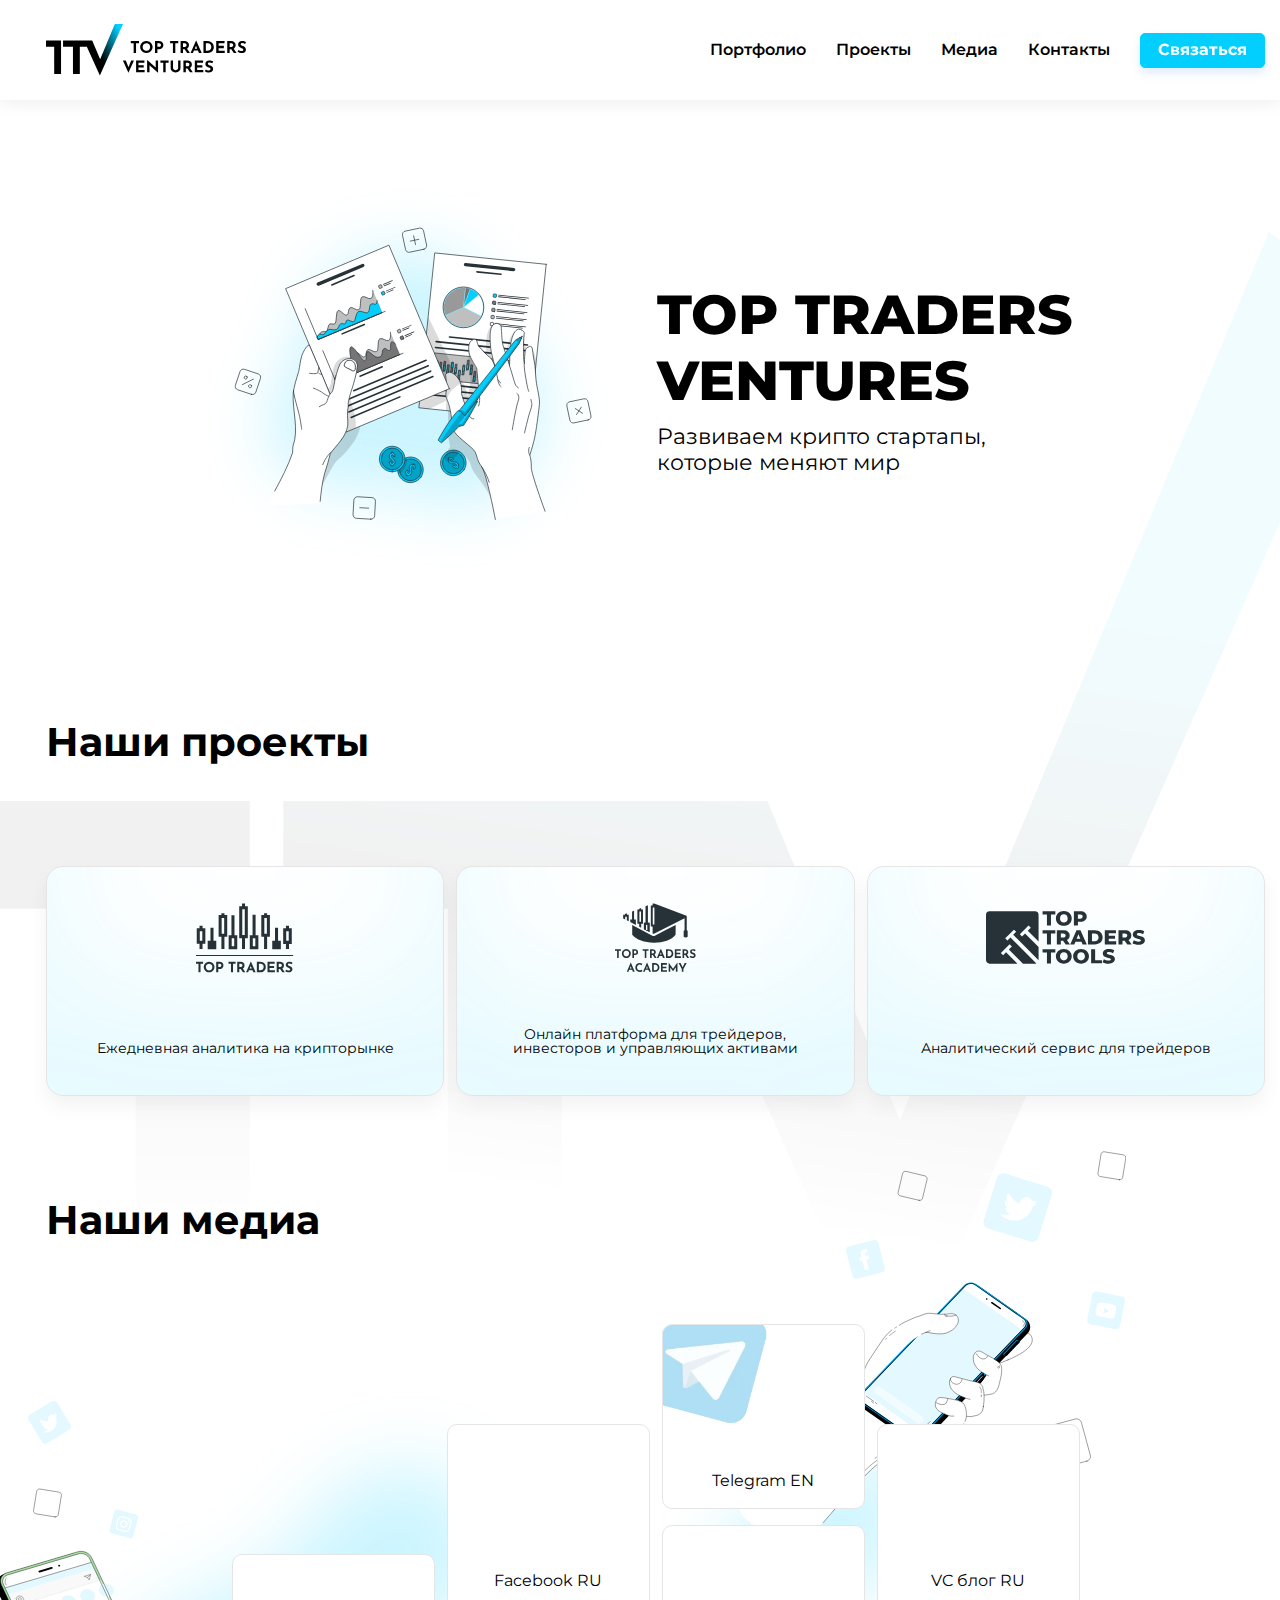
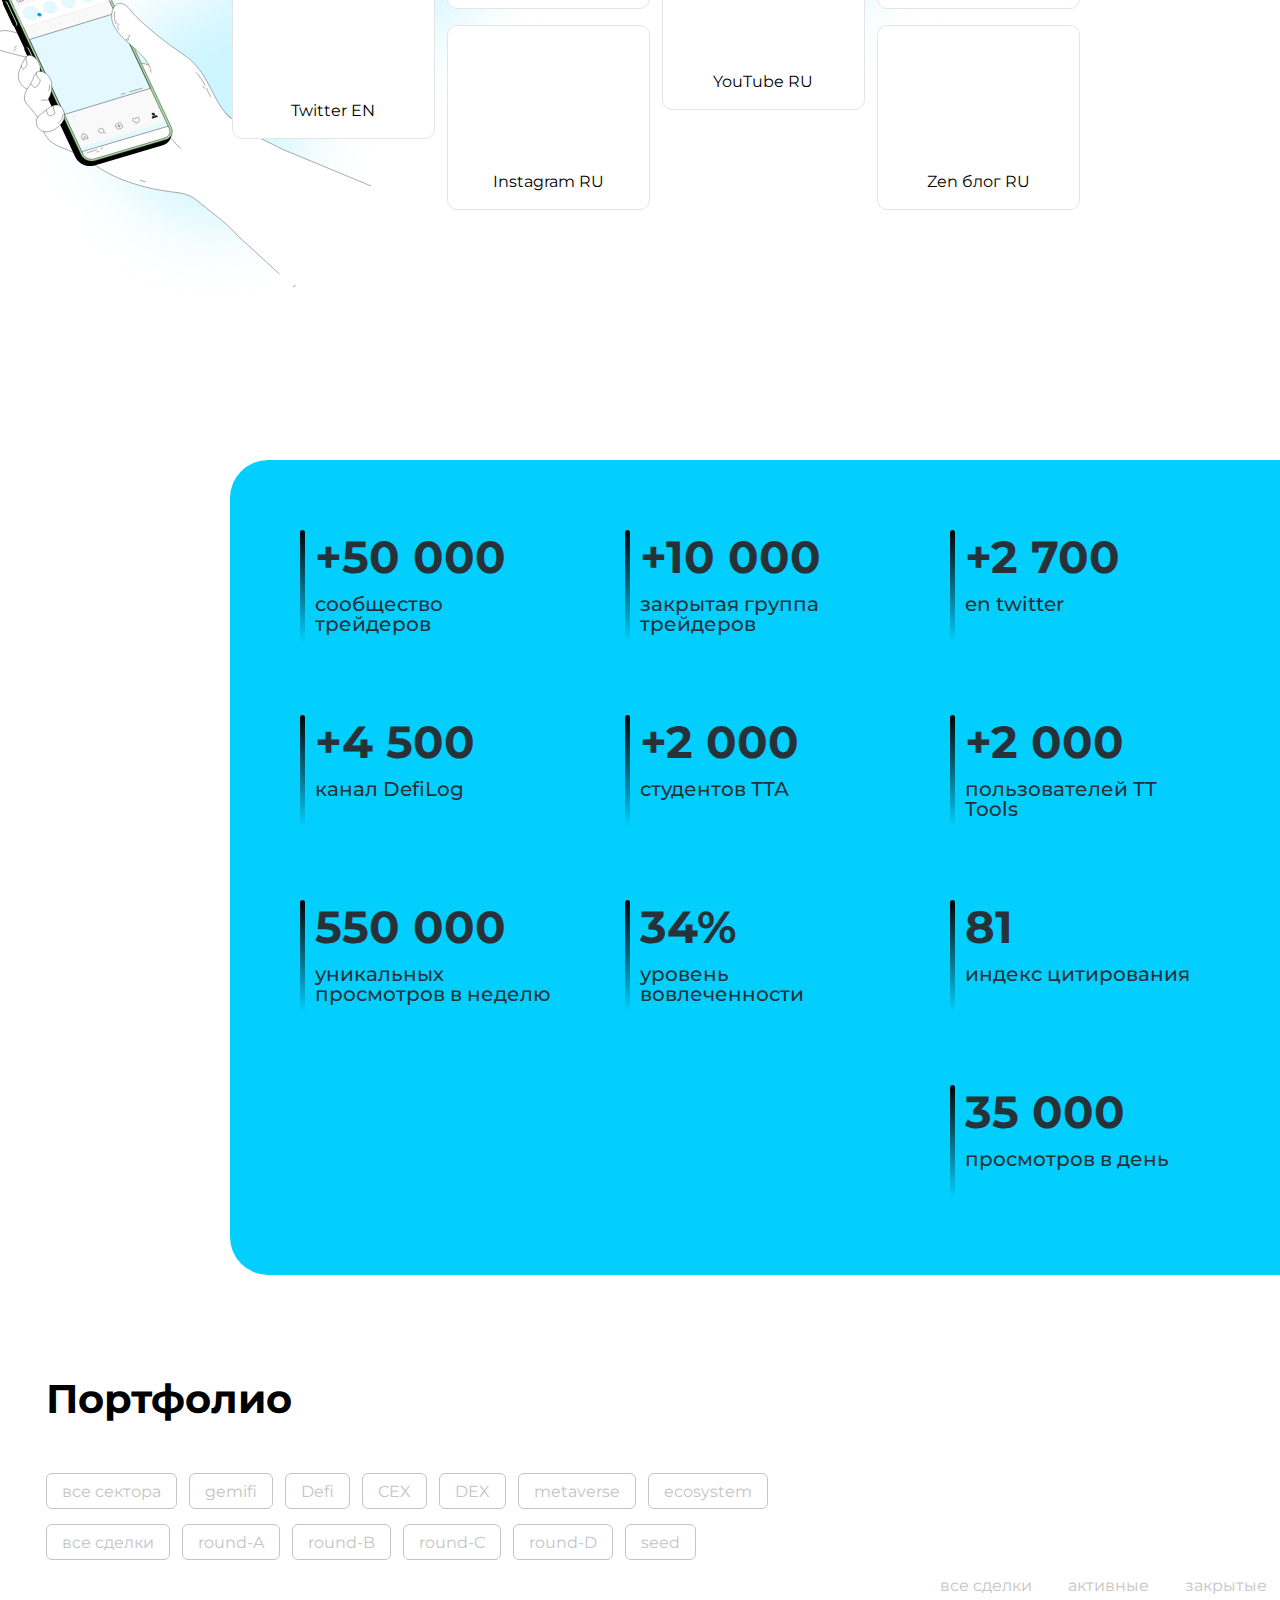
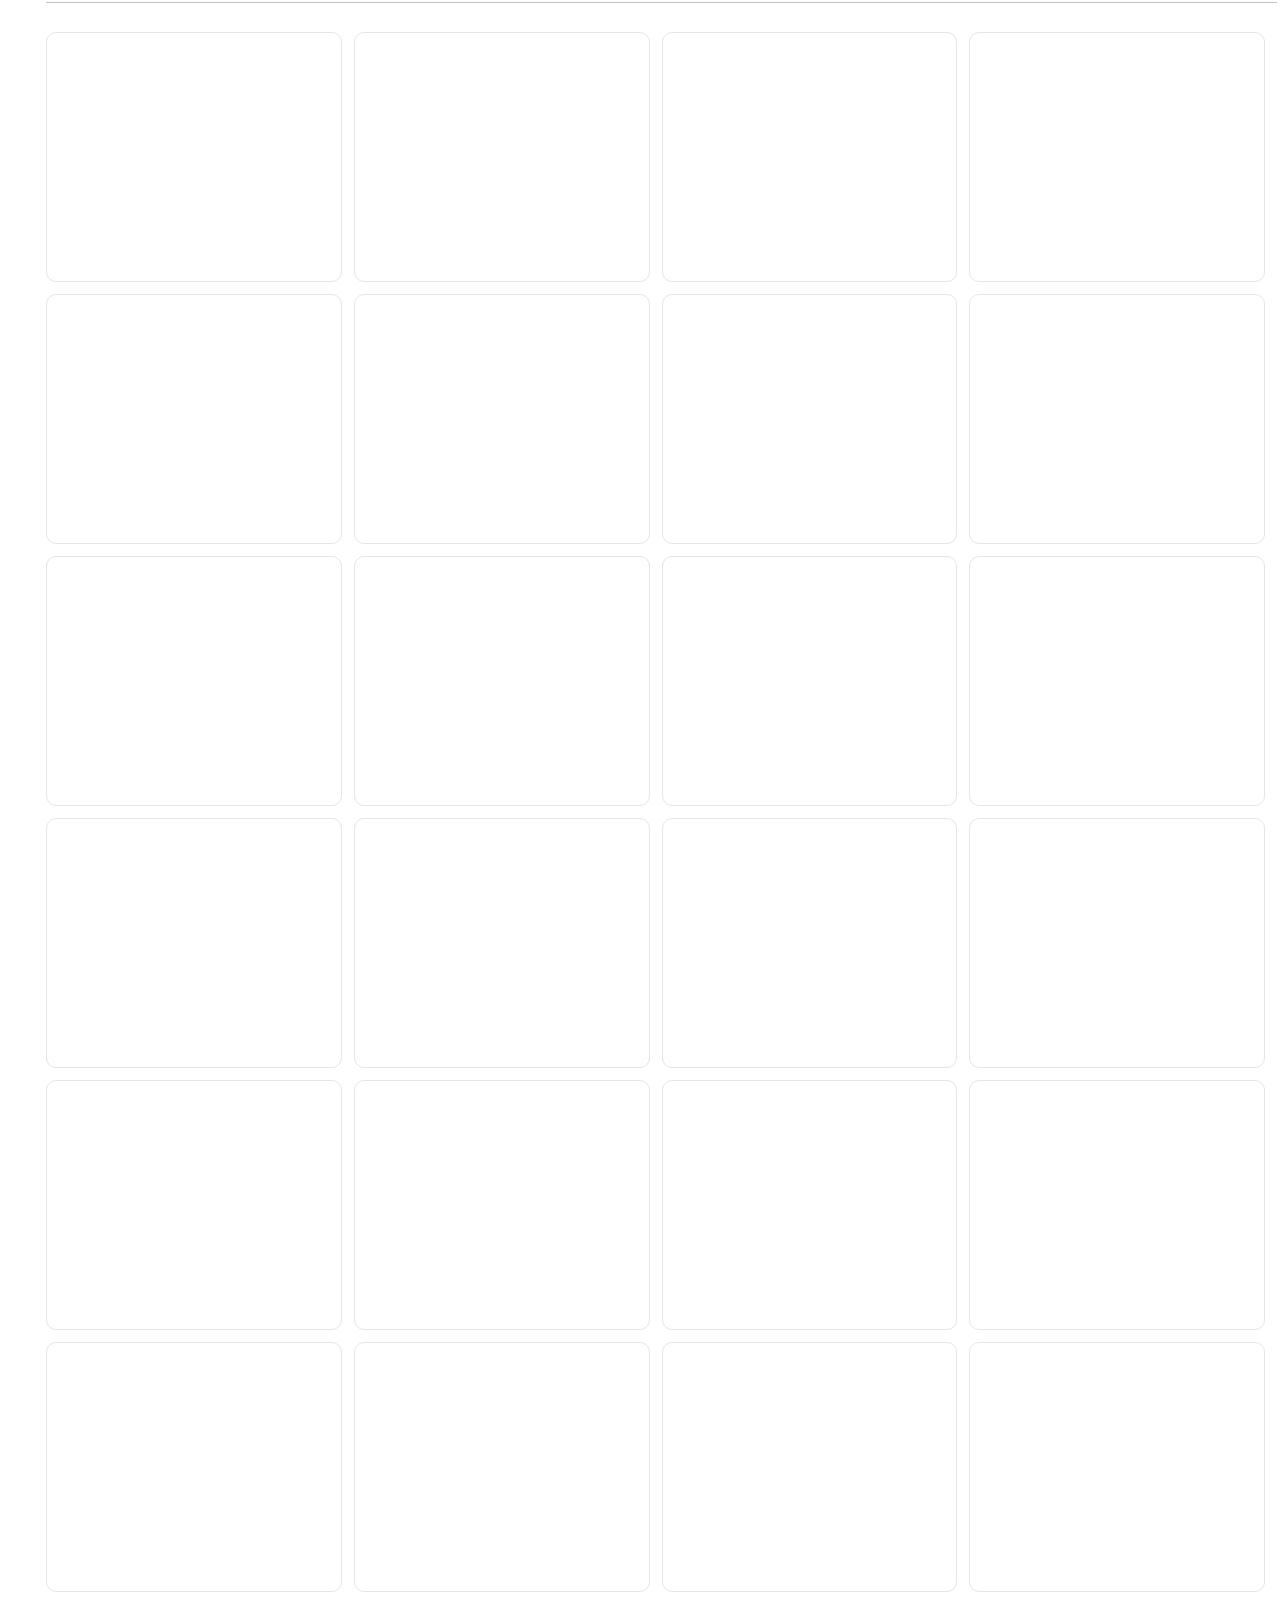
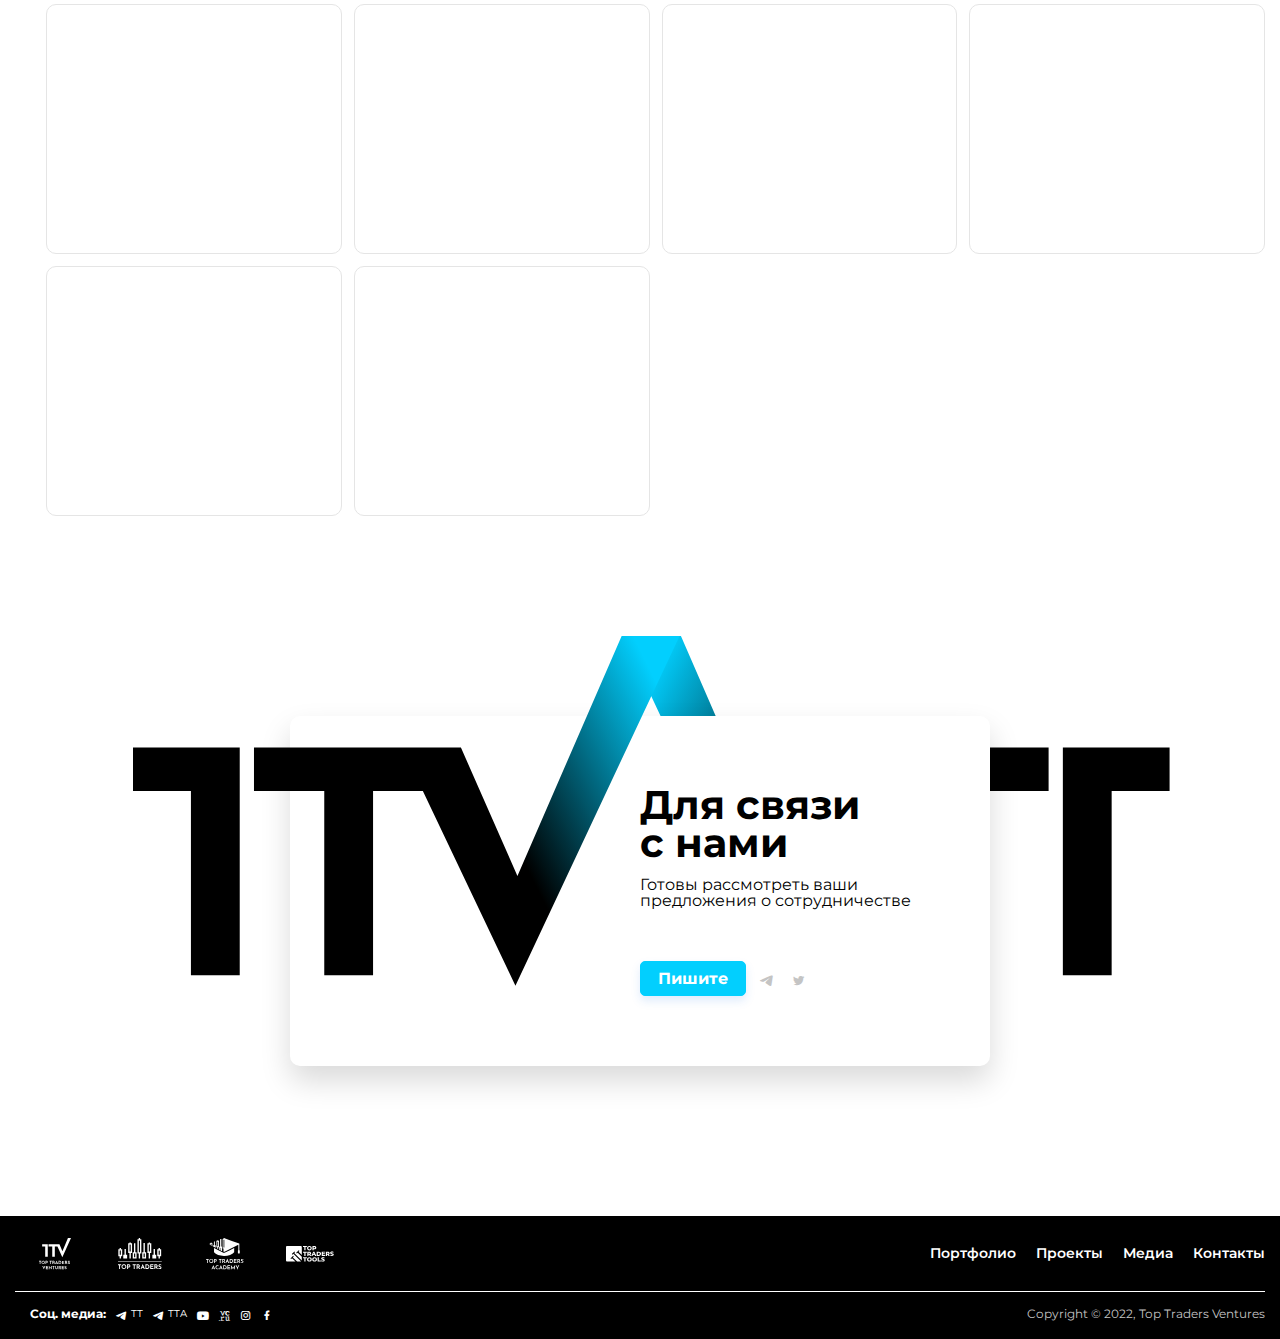
==== index.html @ 5170cf76 "test manifest" ====
<!DOCTYPE html>
<html class="no-js" lang="ru">
  <head>
    <meta charset="utf-8">
    <meta name="viewport" content="width=device-width, initial-scale=1.0">
    <meta name="format-detection" content="telephone=no">
    <title>Top Trades Ventures</title>
    <link rel="apple-touch-icon" sizes="180x180" href="apple-touch-icon.png">
    <link rel="icon" type="image/png" sizes="32x32" href="favicon-32x32.png">
    <link rel="icon" type="image/png" sizes="16x16" href="favicon-16x16.png">
    <link rel="manifest" href="site.webmanifest">
    <link rel="mask-icon" href="safari-pinned-tab.svg" color="#ffffff">
    <link rel="shortcut icon" href="favicon.ico">
    <meta name="msapplication-TileColor" content="#ffffff">
    <meta name="msapplication-config" content="browserconfig.xml">
    <meta name="theme-color" content="#ffffff">
    <link rel="preconnect" href="https://fonts.googleapis.com">
    <link rel="preconnect" href="https://fonts.gstatic.com" crossorigin>
    <link rel="stylesheet" href="https://fonts.googleapis.com/css2?family=Montserrat:ital,wght@0,100;0,200;0,300;0,400;0,500;0,600;0,700;0,800;0,900;1,100;1,200;1,300;1,500;1,600;1,700;1,800;1,900&amp;display=swap">
    <meta name="description" content="Развиваем крипто стартапы,которые меняют мир">
    <meta property="og:url" content="https://">
    <meta property="og:type" content="website">
    <meta property="og:title" content="Top Trades Ventures">
    <meta property="twitter:title" content="Top Trades Ventures">
    <meta property="og:description" content="Развиваем крипто стартапы,которые меняют мир">
    <meta property="twitter:description" content="Развиваем крипто стартапы,которые меняют мир">
    <meta property="og:image" content="assets/share.png">
  </head>
  <body class="body">
    <header class="header">
      <div class="header__inner"><img class="header__logo" src="assets/img/logo.svg" alt="TT Ventures">
        <div class="header__menu-wrap"> 
          <nav class="menu js-menu _close">
            <ul class="menu__list">
              <li class="menu__list-item"><a class="menu__link" href="#portfolio">Портфолио</a></li>
              <li class="menu__list-item"><a class="menu__link" href="#projects">Проекты</a></li>
              <li class="menu__list-item"><a class="menu__link" href="#media">Медиа</a></li>
              <li class="menu__list-item"><a class="menu__link" href="#feedback">Контакты</a></li>
            </ul>
          </nav>
          <div class="header__btn-wrap">
            <button class="btn _primary js-modal-btn" data-modal="feedback">Связаться</button>
            <div class="menu-btn js-menu-btn" role="button">
              <div class="menu-btn__burger"></div>
            </div>
          </div>
        </div>
      </div>
    </header>
    <div class="content">
      <div class="title">
        <div class="title__inner"><img class="title__img lazyload" data-src="assets/img/title.svg" src="assets/img/preview.png">
          <div>
            <h1 class="title__h1">
               TOP TRADERS <br>VENTURES</h1>
            <h2 class="title__h2">
               Развиваем крипто стартапы, <br>которые меняют мир</h2>
          </div>
        </div>
      </div>
      <div class="projects" id="projects"><img class="projects__bg lazyload" data-src="assets/img/projects-bg.svg" src="assets/img/preview.png">
        <div class="projects__inner">
          <h3 class="projects__title">Наши проекты</h3>
          <div class="projects__content row">
            <div class="projects__item-wrap col-12 col-md-4"><a class="projects__item" href="#" title="Top Traders" target="_blank" rel="noopener"><img class="projects__item-img lazyload" data-src="assets/img/projects/tt.svg" alt="Top Traders" src="assets/img/preview.png">
                <div class="projects__item-text">Ежедневная аналитика на крипторынке</div></a></div>
            <div class="projects__item-wrap col-12 col-md-4"><a class="projects__item" href="#" title="Top Traders Academy" target="_blank" rel="noopener"><img class="projects__item-img lazyload" data-src="assets/img/projects/ttacademy.svg" alt="Top Traders Academy" src="assets/img/preview.png">
                <div class="projects__item-text">Онлайн платформа для трейдеров, инвесторов и управляющих активами</div></a></div>
            <div class="projects__item-wrap col-12 col-md-4"><a class="projects__item" href="#" title="Top Traders Tools" target="_blank" rel="noopener"><img class="projects__item-img lazyload" data-src="assets/img/projects/TTTools.svg" alt="Top Traders Tools" src="assets/img/preview.png">
                <div class="projects__item-text">Аналитический сервис для трейдеров</div></a></div>
          </div>
        </div>
      </div>
      <div class="media" id="media"><img class="media__bg _tablet lazyload" data-src="assets/img/media-bg-tablet.svg" src="assets/img/preview.png">
        <div class="media__inner"><img class="media__bg _desktop lazyload" data-src="assets/img/media-bg-desktop.svg" src="assets/img/preview.png">
          <h3 class="media__title">Наши медиа</h3>
          <div class="media__content">
            <div class="media__group"><a class="media__item" href="#" title="Facebook RU" target="_blank" rel="noopener nofollow noreferrer">
                <picture class="media__item-picture">
                  <source data-srcset="assets/img/media/fb.webp 1x, assets/img/media/fb@2.webp 2x" srcset="assets/img/preview.png" type="image/webp">
                  <source data-srcset="assets/img/media/fb.png 1x, assets/img/media/fb@2.png 2x" srcset="assets/img/preview.png" type="image/png"><img class="media__item-img lazyload" alt="Facebook RU" src="assets/img/preview.png" data-src="assets/img/media/fb.png">
                </picture>
                <div class="media__item-text">Facebook RU</div></a><a class="media__item" href="#" title="Instagram RU" target="_blank" rel="noopener nofollow noreferrer">
                <picture class="media__item-picture">
                  <source data-srcset="assets/img/media/inst.webp 1x, assets/img/media/inst@2.webp 2x" srcset="assets/img/preview.png" type="image/webp">
                  <source data-srcset="assets/img/media/inst.png 1x, assets/img/media/inst@2.png 2x" srcset="assets/img/preview.png" type="image/png"><img class="media__item-img lazyload" alt="Instagram RU" src="assets/img/preview.png" data-src="assets/img/media/inst.png">
                </picture>
                <div class="media__item-text">Instagram RU</div></a></div>
            <div class="media__group"><a class="media__item" href="#" title="Telegram EN" target="_blank" rel="noopener nofollow noreferrer">
                <picture class="media__item-picture">
                  <source data-srcset="assets/img/media/tg.webp 1x, assets/img/media/tg@2.webp 2x" srcset="assets/img/preview.png" type="image/webp">
                  <source data-srcset="assets/img/media/tg.png 1x, assets/img/media/tg@2.png 2x" srcset="assets/img/preview.png" type="image/png"><img class="media__item-img lazyload" alt="Telegram EN" src="assets/img/preview.png" data-src="assets/img/media/tg.png">
                </picture>
                <div class="media__item-text">Telegram EN</div></a><a class="media__item" href="#" title="YouTube RU" target="_blank" rel="noopener nofollow noreferrer">
                <picture class="media__item-picture">
                  <source data-srcset="assets/img/media/yt.webp 1x, assets/img/media/yt@2.webp 2x" srcset="assets/img/preview.png" type="image/webp">
                  <source data-srcset="assets/img/media/yt.png 1x, assets/img/media/yt@2.png 2x" srcset="assets/img/preview.png" type="image/png"><img class="media__item-img lazyload" alt="YouTube RU" src="assets/img/preview.png" data-src="assets/img/media/yt.png">
                </picture>
                <div class="media__item-text">YouTube RU  </div></a></div>
            <div class="media__group"><a class="media__item" href="#" title="VC блог RU" target="_blank" rel="noopener nofollow noreferrer">
                <picture class="media__item-picture">
                  <source data-srcset="assets/img/media/vc.webp 1x, assets/img/media/vc@2.webp 2x" srcset="assets/img/preview.png" type="image/webp">
                  <source data-srcset="assets/img/media/vc.png 1x, assets/img/media/vc@2.png 2x" srcset="assets/img/preview.png" type="image/png"><img class="media__item-img lazyload" alt="VC блог RU" src="assets/img/preview.png" data-src="assets/img/media/vc.png">
                </picture>
                <div class="media__item-text">VC блог RU</div></a><a class="media__item" href="#" title="Zen блог RU" target="_blank" rel="noopener nofollow noreferrer">
                <picture class="media__item-picture">
                  <source data-srcset="assets/img/media/zen.webp 1x, assets/img/media/zen@2.webp 2x" srcset="assets/img/preview.png" type="image/webp">
                  <source data-srcset="assets/img/media/zen.png 1x, assets/img/media/zen@2.png 2x" srcset="assets/img/preview.png" type="image/png"><img class="media__item-img lazyload" alt="Zen блог RU" src="assets/img/preview.png" data-src="assets/img/media/zen.png">
                </picture>
                <div class="media__item-text">Zen блог RU</div></a></div>
            <div class="media__group"><a class="media__item" href="#" title="Twitter EN" target="_blank" rel="noopener nofollow noreferrer">
                <picture class="media__item-picture">
                  <source data-srcset="assets/img/media/tw.webp 1x, assets/img/media/tw@2.webp 2x" srcset="assets/img/preview.png" type="image/webp">
                  <source data-srcset="assets/img/media/tw.png 1x, assets/img/media/tw@2.png 2x" srcset="assets/img/preview.png" type="image/png"><img class="media__item-img lazyload" alt="Twitter EN" src="assets/img/preview.png" data-src="assets/img/media/tw.png">
                </picture>
                <div class="media__item-text">Twitter EN</div></a></div>
          </div>
        </div>
      </div>
      <div class="statistic">
        <picture class="statistic__bg-picture">
          <source data-srcset="assets/img/main-bg-lg.svg" media="(min-width: 1280px)" srcset="assets/img/preview.png">
          <source data-srcset="assets/img/main-bg-md.svg" media="(min-width: 768px)" srcset="assets/img/preview.png"><img class="statistic__bg-main lazyload" data-src="assets/img/main-bg-md.svg" src="assets/img/preview.png">
        </picture>
        <picture class="statistic__bg-picture">
          <source data-srcset="assets/img/statistic/bg-1-lg.svg" media="(min-width: 1280px)" srcset="assets/img/preview.png">
          <source data-srcset="assets/img/statistic/bg-1-md.svg" media="(min-width: 768px)" srcset="assets/img/preview.png">
          <source data-srcset="assets/img/statistic/bg-1-sm.svg" media="(max-width: 767px)" srcset="assets/img/preview.png"><img class="statistic__bg-top lazyload" data-src="assets/img/statistic/bg-1-sm.svg" src="assets/img/preview.png">
        </picture>
        <picture class="statistic__bg-picture">
          <source data-srcset="assets/img/statistic/bg-2-lg.svg" media="(min-width: 1280px)" srcset="assets/img/preview.png">
          <source data-srcset="assets/img/statistic/bg-2-md.svg" media="(min-width: 768px)" srcset="assets/img/preview.png">
          <source data-srcset="assets/img/statistic/bg-2-sm.svg" media="(max-width: 767px)" srcset="assets/img/preview.png"><img class="statistic__bg-bottom lazyload" data-src="assets/img/statistic/bg-2-sm.svg" src="assets/img/preview.png">
        </picture>
        <div class="statistic__inner">
          <div class="statistic__item">
            <div class="statistic__item-title">+50 000</div>
            <div class="statistic__item-text">сообщество трейдеров</div>
          </div>
          <div class="statistic__item">
            <div class="statistic__item-title">+10 000</div>
            <div class="statistic__item-text">закрытая группа трейдеров</div>
          </div>
          <div class="statistic__item">
            <div class="statistic__item-title">+2 700</div>
            <div class="statistic__item-text">en twitter</div>
          </div>
          <div class="statistic__item">
            <div class="statistic__item-title">+4 500</div>
            <div class="statistic__item-text">канал DefiLog</div>
          </div>
          <div class="statistic__item">
            <div class="statistic__item-title">+2 000</div>
            <div class="statistic__item-text">студентов ТТА</div>
          </div>
          <div class="statistic__item">
            <div class="statistic__item-title">+2 000</div>
            <div class="statistic__item-text">пользователей TT Tools</div>
          </div>
          <div class="statistic__item">
            <div class="statistic__item-title">550 000</div>
            <div class="statistic__item-text">уникальных просмотров в неделю</div>
          </div>
          <div class="statistic__item">
            <div class="statistic__item-title">34%</div>
            <div class="statistic__item-text">уровень вовлеченности</div>
          </div>
          <div class="statistic__item">
            <div class="statistic__item-title">81</div>
            <div class="statistic__item-text">индекс цитирования</div>
          </div>
          <div class="statistic__item">
            <div class="statistic__item-title">35 000</div>
            <div class="statistic__item-text">просмотров в день</div>
          </div>
        </div>
      </div>
      <div class="portfolio" id="portfolio">
        <div class="portfolio__inner">
          <div class="portfolio__title">Портфолио</div>
          <div class="portfolio__filters">
            <button class="btn _filter">все сектора</button>
            <button class="btn _filter">gemifi</button>
            <button class="btn _filter">Defi</button>
            <button class="btn _filter">CEX</button>
            <button class="btn _filter">DEX</button>
            <button class="btn _filter">metaverse</button>
            <button class="btn _filter">ecosystem</button>
          </div>
          <div class="portfolio__filters">
            <button class="btn _filter">все сделки</button>
            <button class="btn _filter">round-A</button>
            <button class="btn _filter">round-B</button>
            <button class="btn _filter">round-C</button>
            <button class="btn _filter">round-D</button>
            <button class="btn _filter">seed</button>
          </div>
          <div class="portfolio__filters _lg">
            <button class="portfolio__filter-lg">все сделки</button>
            <button class="portfolio__filter-lg">активные</button>
            <button class="portfolio__filter-lg">закрытые</button>
          </div>
          <div class="row portfolio__items">
            <div class="col-12 col-sm-6 col-md-3 portfolio__item-wrap"><a class="portfolio__item" href="#" title="" target="_blank" rel="noopener"><img class="portfolio__item-img lazyload" data-srcset="assets/img/portfolio/1.webp 1x, assets/img/portfolio/1@2.webp 2x, assets/img/portfolio/1.png 1x, assets/img/portfolio/1@2.png 2x" alt="" src="assets/img/preview.png">
                <div class="btn portfolio__item-btn">подробнее</div></a></div>
            <div class="col-12 col-sm-6 col-md-3 portfolio__item-wrap"><a class="portfolio__item" href="#" title="" target="_blank" rel="noopener"><img class="portfolio__item-img lazyload" data-srcset="assets/img/portfolio/2.webp 1x, assets/img/portfolio/2@2.webp 2x, assets/img/portfolio/2.png 1x, assets/img/portfolio/2@2.png 2x" alt="" src="assets/img/preview.png">
                <div class="btn portfolio__item-btn">подробнее</div></a></div>
            <div class="col-12 col-sm-6 col-md-3 portfolio__item-wrap"><a class="portfolio__item" href="#" title="" target="_blank" rel="noopener"><img class="portfolio__item-img lazyload" data-srcset="assets/img/portfolio/3.webp 1x, assets/img/portfolio/3@2.webp 2x, assets/img/portfolio/3.png 1x, assets/img/portfolio/3@2.png 2x" alt="" src="assets/img/preview.png">
                <div class="btn portfolio__item-btn">подробнее</div></a></div>
            <div class="col-12 col-sm-6 col-md-3 portfolio__item-wrap"><a class="portfolio__item" href="#" title="" target="_blank" rel="noopener"><img class="portfolio__item-img lazyload" data-srcset="assets/img/portfolio/4.webp 1x, assets/img/portfolio/4@2.webp 2x, assets/img/portfolio/4.png 1x, assets/img/portfolio/4@2.png 2x" alt="" src="assets/img/preview.png">
                <div class="btn portfolio__item-btn">подробнее</div></a></div>
            <div class="col-12 col-sm-6 col-md-3 portfolio__item-wrap"><a class="portfolio__item" href="#" title="" target="_blank" rel="noopener"><img class="portfolio__item-img lazyload" data-srcset="assets/img/portfolio/5.webp 1x, assets/img/portfolio/5@2.webp 2x, assets/img/portfolio/5.png 1x, assets/img/portfolio/5@2.png 2x" alt="" src="assets/img/preview.png">
                <div class="btn portfolio__item-btn">подробнее</div></a></div>
            <div class="col-12 col-sm-6 col-md-3 portfolio__item-wrap"><a class="portfolio__item" href="#" title="" target="_blank" rel="noopener"><img class="portfolio__item-img lazyload" data-srcset="assets/img/portfolio/6.webp 1x, assets/img/portfolio/6@2.webp 2x, assets/img/portfolio/6.png 1x, assets/img/portfolio/6@2.png 2x" alt="" src="assets/img/preview.png">
                <div class="btn portfolio__item-btn">подробнее</div></a></div>
            <div class="col-12 col-sm-6 col-md-3 portfolio__item-wrap"><a class="portfolio__item" href="#" title="" target="_blank" rel="noopener"><img class="portfolio__item-img lazyload" data-srcset="assets/img/portfolio/7.webp 1x, assets/img/portfolio/7@2.webp 2x, assets/img/portfolio/7.png 1x, assets/img/portfolio/7@2.png 2x" alt="" src="assets/img/preview.png">
                <div class="btn portfolio__item-btn">подробнее</div></a></div>
            <div class="col-12 col-sm-6 col-md-3 portfolio__item-wrap"><a class="portfolio__item" href="#" title="" target="_blank" rel="noopener"><img class="portfolio__item-img lazyload" data-srcset="assets/img/portfolio/8.webp 1x, assets/img/portfolio/8@2.webp 2x, assets/img/portfolio/8.png 1x, assets/img/portfolio/8@2.png 2x" alt="" src="assets/img/preview.png">
                <div class="btn portfolio__item-btn">подробнее</div></a></div>
            <div class="col-12 col-sm-6 col-md-3 portfolio__item-wrap"><a class="portfolio__item" href="#" title="" target="_blank" rel="noopener"><img class="portfolio__item-img lazyload" data-srcset="assets/img/portfolio/9.webp 1x, assets/img/portfolio/9@2.webp 2x, assets/img/portfolio/9.png 1x, assets/img/portfolio/9@2.png 2x" alt="" src="assets/img/preview.png">
                <div class="btn portfolio__item-btn">подробнее</div></a></div>
            <div class="col-12 col-sm-6 col-md-3 portfolio__item-wrap"><a class="portfolio__item" href="#" title="" target="_blank" rel="noopener"><img class="portfolio__item-img lazyload" data-srcset="assets/img/portfolio/10.webp 1x, assets/img/portfolio/10@2.webp 2x, assets/img/portfolio/10.png 1x, assets/img/portfolio/10@2.png 2x" alt="" src="assets/img/preview.png">
                <div class="btn portfolio__item-btn">подробнее</div></a></div>
            <div class="col-12 col-sm-6 col-md-3 portfolio__item-wrap"><a class="portfolio__item" href="#" title="" target="_blank" rel="noopener"><img class="portfolio__item-img lazyload" data-srcset="assets/img/portfolio/11.webp 1x, assets/img/portfolio/11@2.webp 2x, assets/img/portfolio/11.png 1x, assets/img/portfolio/11@2.png 2x" alt="" src="assets/img/preview.png">
                <div class="btn portfolio__item-btn">подробнее</div></a></div>
            <div class="col-12 col-sm-6 col-md-3 portfolio__item-wrap"><a class="portfolio__item" href="#" title="" target="_blank" rel="noopener"><img class="portfolio__item-img lazyload" data-srcset="assets/img/portfolio/12.webp 1x, assets/img/portfolio/12@2.webp 2x, assets/img/portfolio/12.png 1x, assets/img/portfolio/12@2.png 2x" alt="" src="assets/img/preview.png">
                <div class="btn portfolio__item-btn">подробнее</div></a></div>
            <div class="col-12 col-sm-6 col-md-3 portfolio__item-wrap"><a class="portfolio__item" href="#" title="" target="_blank" rel="noopener"><img class="portfolio__item-img lazyload" data-srcset="assets/img/portfolio/13.webp 1x, assets/img/portfolio/13@2.webp 2x, assets/img/portfolio/13.png 1x, assets/img/portfolio/13@2.png 2x" alt="" src="assets/img/preview.png">
                <div class="btn portfolio__item-btn">подробнее</div></a></div>
            <div class="col-12 col-sm-6 col-md-3 portfolio__item-wrap"><a class="portfolio__item" href="#" title="" target="_blank" rel="noopener"><img class="portfolio__item-img lazyload" data-srcset="assets/img/portfolio/14.webp 1x, assets/img/portfolio/14@2.webp 2x, assets/img/portfolio/14.png 1x, assets/img/portfolio/14@2.png 2x" alt="" src="assets/img/preview.png">
                <div class="btn portfolio__item-btn">подробнее</div></a></div>
            <div class="col-12 col-sm-6 col-md-3 portfolio__item-wrap"><a class="portfolio__item" href="#" title="" target="_blank" rel="noopener"><img class="portfolio__item-img lazyload" data-srcset="assets/img/portfolio/15.webp 1x, assets/img/portfolio/15@2.webp 2x, assets/img/portfolio/15.png 1x, assets/img/portfolio/15@2.png 2x" alt="" src="assets/img/preview.png">
                <div class="btn portfolio__item-btn">подробнее</div></a></div>
            <div class="col-12 col-sm-6 col-md-3 portfolio__item-wrap"><a class="portfolio__item" href="#" title="" target="_blank" rel="noopener"><img class="portfolio__item-img lazyload" data-srcset="assets/img/portfolio/16.webp 1x, assets/img/portfolio/16@2.webp 2x, assets/img/portfolio/16.png 1x, assets/img/portfolio/16@2.png 2x" alt="" src="assets/img/preview.png">
                <div class="btn portfolio__item-btn">подробнее</div></a></div>
            <div class="col-12 col-sm-6 col-md-3 portfolio__item-wrap"><a class="portfolio__item" href="#" title="" target="_blank" rel="noopener"><img class="portfolio__item-img lazyload" data-srcset="assets/img/portfolio/17.webp 1x, assets/img/portfolio/17@2.webp 2x, assets/img/portfolio/17.png 1x, assets/img/portfolio/17@2.png 2x" alt="" src="assets/img/preview.png">
                <div class="btn portfolio__item-btn">подробнее</div></a></div>
            <div class="col-12 col-sm-6 col-md-3 portfolio__item-wrap"><a class="portfolio__item" href="#" title="" target="_blank" rel="noopener"><img class="portfolio__item-img lazyload" data-srcset="assets/img/portfolio/18.webp 1x, assets/img/portfolio/18@2.webp 2x, assets/img/portfolio/18.png 1x, assets/img/portfolio/18@2.png 2x" alt="" src="assets/img/preview.png">
                <div class="btn portfolio__item-btn">подробнее</div></a></div>
            <div class="col-12 col-sm-6 col-md-3 portfolio__item-wrap"><a class="portfolio__item" href="#" title="" target="_blank" rel="noopener"><img class="portfolio__item-img lazyload" data-srcset="assets/img/portfolio/19.webp 1x, assets/img/portfolio/19@2.webp 2x, assets/img/portfolio/19.png 1x, assets/img/portfolio/19@2.png 2x" alt="" src="assets/img/preview.png">
                <div class="btn portfolio__item-btn">подробнее</div></a></div>
            <div class="col-12 col-sm-6 col-md-3 portfolio__item-wrap"><a class="portfolio__item" href="#" title="" target="_blank" rel="noopener"><img class="portfolio__item-img lazyload" data-srcset="assets/img/portfolio/20.webp 1x, assets/img/portfolio/20@2.webp 2x, assets/img/portfolio/20.png 1x, assets/img/portfolio/20@2.png 2x" alt="" src="assets/img/preview.png">
                <div class="btn portfolio__item-btn">подробнее</div></a></div>
            <div class="col-12 col-sm-6 col-md-3 portfolio__item-wrap"><a class="portfolio__item" href="#" title="" target="_blank" rel="noopener"><img class="portfolio__item-img lazyload" data-srcset="assets/img/portfolio/21.webp 1x, assets/img/portfolio/21@2.webp 2x, assets/img/portfolio/21.png 1x, assets/img/portfolio/21@2.png 2x" alt="" src="assets/img/preview.png">
                <div class="btn portfolio__item-btn">подробнее</div></a></div>
            <div class="col-12 col-sm-6 col-md-3 portfolio__item-wrap"><a class="portfolio__item" href="#" title="" target="_blank" rel="noopener"><img class="portfolio__item-img lazyload" data-srcset="assets/img/portfolio/22.webp 1x, assets/img/portfolio/22@2.webp 2x, assets/img/portfolio/22.png 1x, assets/img/portfolio/22@2.png 2x" alt="" src="assets/img/preview.png">
                <div class="btn portfolio__item-btn">подробнее</div></a></div>
            <div class="col-12 col-sm-6 col-md-3 portfolio__item-wrap"><a class="portfolio__item" href="#" title="" target="_blank" rel="noopener"><img class="portfolio__item-img lazyload" data-srcset="assets/img/portfolio/23.webp 1x, assets/img/portfolio/23@2.webp 2x, assets/img/portfolio/23.png 1x, assets/img/portfolio/23@2.png 2x" alt="" src="assets/img/preview.png">
                <div class="btn portfolio__item-btn">подробнее</div></a></div>
            <div class="col-12 col-sm-6 col-md-3 portfolio__item-wrap"><a class="portfolio__item" href="#" title="" target="_blank" rel="noopener"><img class="portfolio__item-img lazyload" data-srcset="assets/img/portfolio/24.webp 1x, assets/img/portfolio/24@2.webp 2x, assets/img/portfolio/24.png 1x, assets/img/portfolio/24@2.png 2x" alt="" src="assets/img/preview.png">
                <div class="btn portfolio__item-btn">подробнее</div></a></div>
            <div class="col-12 col-sm-6 col-md-3 portfolio__item-wrap"><a class="portfolio__item" href="#" title="" target="_blank" rel="noopener"><img class="portfolio__item-img lazyload" data-srcset="assets/img/portfolio/25.webp 1x, assets/img/portfolio/25@2.webp 2x, assets/img/portfolio/25.png 1x, assets/img/portfolio/25@2.png 2x" alt="" src="assets/img/preview.png">
                <div class="btn portfolio__item-btn">подробнее</div></a></div>
            <div class="col-12 col-sm-6 col-md-3 portfolio__item-wrap"><a class="portfolio__item" href="#" title="" target="_blank" rel="noopener"><img class="portfolio__item-img lazyload" data-srcset="assets/img/portfolio/26.webp 1x, assets/img/portfolio/26@2.webp 2x, assets/img/portfolio/26.png 1x, assets/img/portfolio/26@2.png 2x" alt="" src="assets/img/preview.png">
                <div class="btn portfolio__item-btn">подробнее</div></a></div>
            <div class="col-12 col-sm-6 col-md-3 portfolio__item-wrap"><a class="portfolio__item" href="#" title="" target="_blank" rel="noopener"><img class="portfolio__item-img lazyload" data-srcset="assets/img/portfolio/27.webp 1x, assets/img/portfolio/27@2.webp 2x, assets/img/portfolio/27.png 1x, assets/img/portfolio/27@2.png 2x" alt="" src="assets/img/preview.png">
                <div class="btn portfolio__item-btn">подробнее</div></a></div>
            <div class="col-12 col-sm-6 col-md-3 portfolio__item-wrap"><a class="portfolio__item" href="#" title="" target="_blank" rel="noopener"><img class="portfolio__item-img lazyload" data-srcset="assets/img/portfolio/28.webp 1x, assets/img/portfolio/28@2.webp 2x, assets/img/portfolio/28.png 1x, assets/img/portfolio/28@2.png 2x" alt="" src="assets/img/preview.png">
                <div class="btn portfolio__item-btn">подробнее</div></a></div>
            <div class="col-12 col-sm-6 col-md-3 portfolio__item-wrap"><a class="portfolio__item" href="#" title="" target="_blank" rel="noopener"><img class="portfolio__item-img lazyload" data-srcset="assets/img/portfolio/29.webp 1x, assets/img/portfolio/29@2.webp 2x, assets/img/portfolio/29.png 1x, assets/img/portfolio/29@2.png 2x" alt="" src="assets/img/preview.png">
                <div class="btn portfolio__item-btn">подробнее</div></a></div>
            <div class="col-12 col-sm-6 col-md-3 portfolio__item-wrap"><a class="portfolio__item" href="#" title="" target="_blank" rel="noopener"><img class="portfolio__item-img lazyload" data-srcset="assets/img/portfolio/30.webp 1x, assets/img/portfolio/30@2.webp 2x, assets/img/portfolio/30.png 1x, assets/img/portfolio/30@2.png 2x" alt="" src="assets/img/preview.png">
                <div class="btn portfolio__item-btn">подробнее</div></a></div>
          </div>
        </div>
      </div>
      <div class="feedback" id="feedback">
        <picture class="feedback__bg-picture">
          <source data-srcset="assets/img/feedback/bg-lg.webp 1x, assets/img/feedback/bg-lg@2.webp 2x" media="(min-width: 1280px)" srcset="assets/img/preview.png" type="image/webp">
          <source data-srcset="assets/img/feedback/bg-md.webp 1x, assets/img/feedback/bg-md@2.webp 2x" media="(min-width: 768px)" srcset="assets/img/preview.png" type="image/webp">
          <source data-srcset="assets/img/feedback/bg-sm.webp 1x, assets/img/feedback/bg-sm@2.webp 2x" media="(max-width: 767px)" srcset="assets/img/preview.png" type="image/webp">
          <source data-srcset="assets/img/feedback/bg-lg.png 1x, assets/img/feedback/bg-lg@2.png 2x" media="(min-width: 1280px)" srcset="assets/img/preview.png" type="image/png">
          <source data-srcset="assets/img/feedback/bg-md.png 1x, assets/img/feedback/bg-md@2.png 2x" media="(min-width: 768px)" srcset="assets/img/preview.png" type="image/png">
          <source data-srcset="assets/img/feedback/bg-sm.png 1x, assets/img/feedback/bg-sm@2.png 2x" media="(max-width: 767px)" srcset="assets/img/preview.png" type="image/png"><img class="feedback__bg _top lazyload" data-src="assets/img/feedback/bg-sm.png" src="assets/img/preview.png">
        </picture>
        <div class="feedback__inner"><img class="feedback__bg _right" src="assets/img/feedback/bg-right.svg">
          <div class="feedback__content">
            <div>
              <div class="feedback__title">
                 Для связи <br>с нами</div>
              <div class="feedback__text">Готовы рассмотреть ваши предложения о сотрудничестве</div>
            </div>
            <div class="feedback__btns">
              <button class="btn _primary feedback__btn js-modal-btn" data-modal="feedback">Пишите</button><a class="feedback__link _tg" href="#" title="telegram" target="_blank" rel="noopener nofollow noreferrer"><i class="icon-tg"></i></a><a class="feedback__link" href="#" title="twitter" target="_blank" rel="noopener nofollow noreferrer"><i class="icon-twitter"></i></a>
            </div>
          </div><img class="feedback__bg _left" src="assets/img/feedback/bg-left.svg">
        </div>
      </div>
      <div class="modal feedback-modal js-modal js-modal-close-backdrop-btn" data-modal="feedback">
        <button class="feedback-modal__close js-modal-close-btn" data-modal="feedback"></button>
        <div class="feedback-modal__inner">
          <div class="feedback-modal__header">
            <picture class="feedback-modal__picture">
              <source data-srcset="assets/img/feedback/modal/bg-lg.svg" media="(min-width: 1280px)" srcset="assets/img/preview.png">
              <source data-srcset="assets/img/feedback/modal/bg-md.svg" media="(min-width: 768px)" srcset="assets/img/preview.png">
              <source data-srcset="assets/img/feedback/modal/bg-sm.svg" media="(max-width: 767px)" srcset="assets/img/preview.png"><img class="feedback-modal__img lazyload" data-src="assets/img/feedback/modal/bg-sm.svg" src="assets/img/preview.png">
            </picture>
            <div class="feedback-modal__title">Ответим на любой вопрос!</div>
            <div class="feedback-modal__links"><a class="feedback-modal__link" href="#" title="telegram" target="_blank" rel="noopener nofollow noreferrer"><i class="icon-tg"></i></a><a class="feedback-modal__link" href="#" title="twitter" target="_blank" rel="noopener nofollow noreferrer"><i class="icon-twitter"></i></a></div>
          </div>
          <div class="feedback-modal__content">
            <form class="form feedback-form js-form" novalidate>
              <div class="form__item">
                <div class="input js-label js-validation">
                  <input required name="name" placeholder=" ">
                  <label>Имя</label>
                </div>
              </div>
              <div class="form__item">
                <div class="input js-label js-validation">
                  <input required name="telegram" placeholder=" ">
                  <label>Телеграм</label>
                </div>
              </div>
              <div class="form__item">
                <div class="input js-label js-validation">
                  <input required type="email" name="email" placeholder=" ">
                  <label>E-mail</label>
                </div>
              </div>
              <div class="form__item">
                <div class="input js-label js-validation">
                  <input required name="url" placeholder=" ">
                  <label>Сайт/проект</label>
                </div>
              </div>
              <div class="form__item">
                <div class="input js-label js-validation">
                  <textarea required name="question" placeholder=" "></textarea>
                  <label>Ваш вопрос</label>
                </div>
              </div>
              <button class="btn _primary feedback-form__submit" type="submit">Отправить</button>
            </form>
          </div>
        </div>
      </div>
      <!--    -->
      <!--.container-->
      <!--  .block-->
      <!--    ul.dev-menu-->
      <!--      li.dev-menu__item-->
      <!--        a(href="#" data-scroll="#rte") Scroll-->
      <!--      //-li.dev-menu__item-->
      <!--          span.link.js-popup(data-href="#login") Авторизация-->
      <!--  .block-->
      <!--    pre .block-->
      <!--  .block._mb-none-->
      <!--    pre .block._mb-none-->
      <!--  .block._white._mb-small-->
      <!--    pre .block._white._mb-small-->
      <!--  .block-->
      <!--    span.text-muted .text-muted-->
      <!--    span.text-nowrap .text-nowrap-->
      <!--    span.text-uppercase .text-uppercase-->
      <!--    span.color-primary .color-primary-->
      <!--    span.color-secondary .color-secondary-->
      <!--    a(href="#") a-->
      <!--    |-->
      <!--    span.link span.link-->
      <!--    br-->
      <!--    span(style="font-size: 2rem") Iconfont: -->
      <!--      i.icon-facebook-->
      <!--      i.icon-twitter-->
      <!--      i.icon-instagram-->
      <!--      i.icon-vk-->
      <!--  .block.dev-flex-->
      <!--    button.btn .btn -->
      <!--    button.btn(disabled) .btn(disabled)-->
      <!--    button.btn._primary .btn._primary-->
      <!--    button.btn._primary(disabled) .btn._primary(disabled)-->
      <!--    button.btn._secondary .btn._secondary-->
      <!--    button.btn._secondary(disabled) .btn._secondary(disabled)-->
      <!--  .block-->
      <!--    form.form-->
      <!--      .form__item-->
      <!--        .input.js-label-->
      <!--          input-->
      <!--          label .input.js-label input-->
      <!--      .form__item-->
      <!--        .input._error.js-label-->
      <!--          input(required)-->
      <!--          label .input._error.js-label input(required)-->
      <!--      .form__item-->
      <!--        .input.js-label-->
      <!--          input(disabled)-->
      <!--          label .input.js-label input(disabled)-->
      <!--      .form__item-->
      <!--        .input.js-label-->
      <!--          input(type="tel").js-mask__tel-->
      <!--          label .input.js-label input.js-mask__tel(type="tel")-->
      <!--  .block-->
      <!--    pre .bk-->
      <!--    p.bk-->
      <!--      span.bk__item-->
      <!--        a(href="#") span.bk__item a(href="#")-->
      <!--      span.bk__item-->
      <!--        a(href="#") span.bk__item a(href="#")-->
      <!--      span.bk__item span.bk__item-->
      <!--  #rte.block-->
      <!--    pre div.rte-->
      <!--    .rte-->
      <!--      h3 Title H3-->
      <!--      p Lorem ipsum dolor sit amet, consectetur adipiscing elit. Mauris egestas iaculis nisl, in fermentum urna scelerisque nec. Mauris enim erat, bibendum sed condimentum at, ultrices non arcu. Morbi eu sem porttitor, vulputate justo ut, fringilla turpis. Donec in elementum nunc. Cras maximus faucibus dictum. Duis sodales lacus ut eros sollicitudin tristique. Duis vitae tincidunt sem, eget ullamcorper turpis. Maecenas tristique eget leo sed sodales.-->
      <!--      ul-->
      <!--        li One-->
      <!--        li Two-->
      <!--        li Three-->
      <!--        li Four-->
      <!--      p Vivamus risus erat, dictum vel facilisis non, consectetur id eros. Mauris pretium libero libero, quis malesuada ante eleifend nec. Vivamus massa lorem, tempus non nibh in, egestas facilisis augue. Vestibulum eleifend erat ante, et interdum lacus posuere sodales. Nam elementum dignissim nisi et pretium. Nunc tristique ipsum purus, ut rutrum leo vestibulum a. Praesent fringilla arcu orci, at faucibus ante convallis a.-->
      <!--      ol-->
      <!--        li One-->
      <!--        li Two-->
      <!--        li Three-->
      <!--        li Four-->
      <!--      p Praesent accumsan ipsum a semper luctus. Interdum et malesuada fames ac ante ipsum primis in faucibus. Nam a ex turpis. Vivamus vulputate dapibus quam, non iaculis lacus feugiat in. Nullam nec erat in orci ultricies convallis ut et nunc. Nunc risus nisl, dignissim vel ipsum sed, viverra tempus lacus. Nam ut justo at nulla fringilla finibus. Mauris vulputate mauris sit amet cursus imperdiet. Aenean finibus mattis tortor, et rhoncus risus pharetra sit amet.-->
      <!--      p Praesent accumsan ipsum a semper luctus. Interdum et malesuada fames ac ante ipsum primis in faucibus. Nam a ex turpis. Vivamus vulputate dapibus quam, non iaculis lacus feugiat in. Nullam nec erat in orci ultricies convallis ut et nunc. Nunc risus nisl, dignissim vel ipsum sed, viverra tempus lacus. Nam ut justo at nulla fringilla finibus. Mauris vulputate mauris sit amet cursus imperdiet. Aenean finibus mattis tortor, et rhoncus risus pharetra sit amet.-->
      <!--      p Praesent accumsan ipsum a semper luctus. Interdum et malesuada fames ac ante ipsum primis in faucibus. Nam a ex turpis. Vivamus vulputate dapibus quam, non iaculis lacus feugiat in. Nullam nec erat in orci ultricies convallis ut et nunc. Nunc risus nisl, dignissim vel ipsum sed, viverra tempus lacus. Nam ut justo at nulla fringilla finibus. Mauris vulputate mauris sit amet cursus imperdiet. Aenean finibus mattis tortor, et rhoncus risus pharetra sit amet.-->
      <!--      p Praesent accumsan ipsum a semper luctus. Interdum et malesuada fames ac ante ipsum primis in faucibus. Nam a ex turpis. Vivamus vulputate dapibus quam, non iaculis lacus feugiat in. Nullam nec erat in orci ultricies convallis ut et nunc. Nunc risus nisl, dignissim vel ipsum sed, viverra tempus lacus. Nam ut justo at nulla fringilla finibus. Mauris vulputate mauris sit amet cursus imperdiet. Aenean finibus mattis tortor, et rhoncus risus pharetra sit amet.-->
      <!--  .row-->
      <!--    .col-sm-12.col-md-4.col-lg-6-->
      <!--      .dev-col .col-sm-12.col-md-4.col-lg-6-->
      <!--    .col-sm-12.col-md-4.col-lg-3-->
      <!--      .dev-col .col-sm-12.col-md-4.col-lg-3-->
      <!--    .col-sm-12.col-md-4.col-lg-3-->
      <!--      .dev-col .col-sm-12.col-md-4.col-lg-3-->
    </div>
    <footer class="footer">
      <div class="footer__inner">
        <div class="footer__top">
          <div class="footer__menu"><a class="footer__link" href="#portfolio">Портфолио</a><a class="footer__link" href="#projects">Проекты</a><a class="footer__link" href="#media">Медиа</a><a class="footer__link" href="#feedback">Контакты</a>
          </div>
          <div class="footer__projects"><a class="footer__project" href="#" title="Top Traders Ventures" target="_blank" rel="noopener"><img src="assets/img/projects/ttv-w.svg" alt="Top Traders Ventures"></a><a class="footer__project" href="#" title="Top Traders" target="_blank" rel="noopener"><img src="assets/img/projects/tt-w.svg" alt="Top Traders"></a><a class="footer__project" href="#" title="Top Traders Academy" target="_blank" rel="noopener"><img src="assets/img/projects/tta-w.svg" alt="Top Traders Academy"></a><a class="footer__project" href="#" title="Top Traders Tools" target="_blank" rel="noopener"><img src="assets/img/projects/ttt-w.svg" alt="Top Traders Tools"></a></div>
        </div>
        <div class="footer__bottom">
          <div class="footer__media">
            <div class="footer__media-title">Cоц. медиа:</div>
            <div class="footer__media-content"><a class="footer__media-link" href="#" title="telegram" target="_blank" rel="noopener nofollow noreferrer"><i class="icon-tg"></i><span>TT</span></a><a class="footer__media-link" href="#" title="telegram" target="_blank" rel="noopener nofollow noreferrer"><i class="icon-tg"></i><span>TTA</span></a><a class="footer__media-link" href="#" title="youtube" target="_blank" rel="noopener nofollow noreferrer"><i class="icon-yt"></i></a><a class="footer__media-link" href="#" title="vc блог" target="_blank" rel="noopener nofollow noreferrer"><i class="icon-vc"></i></a><a class="footer__media-link" href="#" title="instagram" target="_blank" rel="noopener nofollow noreferrer"><i class="icon-instagram"></i></a><a class="footer__media-link" href="#" title="facebook" target="_blank" rel="noopener nofollow noreferrer"><i class="icon-facebook"></i></a></div>
          </div>
          <div class="footer__copiright">Copyright © 2022, Top Traders Ventures</div>
        </div>
      </div>
    </footer>
    <div class="hidden">
      <!-- include popups here-->
    </div>
    <link rel="stylesheet" href="assets/css/common.css?v=1.2.4">
    <script>
      /* изменяемые настройки скриптов, указаны значения по умолчанию */
      var appConfig = {
        /*
        scrollToOffset: 150, // оффсет при скролле до элемента
        scrollToSpeed: 500, // скорость скролла 
        */
      }
    </script>
    <script src="assets/js/vendors~main.bundle.js"></script>
    <script src="assets/js/main.bundle.js?v=1.2.4"></script>
  </body>
</html>
---- assets/css/common.css ----
@charset "UTF-8";*,:after,:before{-webkit-box-sizing:border-box;box-sizing:border-box;position:relative}body{margin:0;background-color:#fff;line-height:1;text-rendering:optimizeLegibility;-webkit-text-decoration-skip:objects;text-decoration-skip:objects;-webkit-text-size-adjust:100%;-webkit-font-smoothing:antialiased;-webkit-tap-highlight-color:transparent}:focus{outline:0}blockquote,dd,dl,figure,p{margin:0}blockquote,q{quotes:none}ol,ul{padding:0;margin:0;list-style-type:none}table{border-collapse:collapse;border-spacing:0}b,strong,th{font-weight:inherit}h1,h2,h3,h4,h5,h6{margin:0;font-size:inherit;font-weight:inherit}audio,video{display:block}img{display:block;border:none}iframe{border:none}code,kbd,pre,samp{font-family:monospace,monospace;font-size:inherit}a{background-color:transparent;text-decoration:none}abbr{border:none;text-decoration:none}dfn,em,i{font-style:inherit}mark{background-color:transparent;color:inherit}small{font-size:inherit}sub,sup{position:relative;vertical-align:baseline;font-size:inherit;line-height:0}sub{bottom:-.25em}sup{top:-.5em}button,input,optgroup,select,textarea{padding:0;margin:0;border:none;border-radius:0;-webkit-box-shadow:none;box-shadow:none;background-color:transparent;font:inherit;color:inherit;letter-spacing:inherit}button,input{overflow:visible}button,select{text-align:left;text-transform:none}[type=button],[type=reset],[type=submit],button{cursor:pointer;-webkit-appearance:none}textarea{resize:none;overflow-y:auto;overflow-x:hidden}[type=button]::-moz-focus-inner,[type=reset]::-moz-focus-inner,[type=submit]::-moz-focus-inner,button::-moz-focus-inner{border:none;padding:0}[type=button]:-moz-focusring,[type=reset]:-moz-focusring,[type=submit]:-moz-focusring,button:-moz-focusring{outline:0}[type=number]{-moz-appearance:textfield}[type=number]::-webkit-inner-spin-button,[type=number]::-webkit-outer-spin-button{height:auto;-webkit-appearance:none;margin:0}[type=search]::-webkit-search-decoration{-webkit-appearance:none}[type=search]{outline:0}::-webkit-file-upload-button{-webkit-appearance:button;font:inherit}fieldset{padding:0;margin:0;border:none}legend{display:block;padding:0;white-space:normal}select{-webkit-appearance:none;-moz-appearance:none;appearance:none}select::-ms-expand{display:none}::-moz-placeholder{opacity:1;-moz-transition:opacity .3s;transition:opacity .3s}::-ms-input-placeholder{opacity:1;-ms-transition:opacity .3s;transition:opacity .3s}::placeholder{opacity:1;-webkit-transition:opacity .3s;-o-transition:opacity .3s;transition:opacity .3s}::-webkit-input-placeholder{opacity:1;-webkit-transition:opacity .3s;transition:opacity .3s}:focus::-ms-input-placeholder{opacity:0;opacity:1}:focus::placeholder{opacity:0;opacity:1}:focus::-webkit-input-placeholder{opacity:0;opacity:1}:focus::-moz-placeholder{opacity:0;opacity:1}:focus:-ms-input-placeholder{opacity:0}svg{display:block;width:100%;height:100%;fill:currentColor}[hidden]{display:none}.disabled,:disabled{cursor:not-allowed}::-ms-clear{display:none}:-webkit-autofill{-webkit-box-shadow:0 0 100px #fff inset;box-shadow:0 0 100px #fff inset;-webkit-text-fill-color:currentColor}::-moz-selection{color:#fff;background-color:#1d0d0b}::selection{color:#fff;background-color:#1d0d0b}.clearfix:after{content:'';display:block;clear:both}.visually-hidden{position:absolute;z-index:-1;width:0;height:0;padding:0;margin:0;border:none;overflow:hidden}.contain-pic,.cover-pic{position:absolute;top:0;left:0;width:100%;height:100%}.cover-pic{-o-object-fit:cover;object-fit:cover}.contain-pic{-o-object-fit:contain;object-fit:contain}html{height:100%;font-size:10px;font-family:Montserrat,sans-serif;scroll-behavior:smooth;scroll-padding-top:calc(6.5rem + 1rem)}.body{display:-webkit-box;display:-ms-flexbox;display:flex;-webkit-box-orient:vertical;-webkit-box-direction:normal;-ms-flex-direction:column;flex-direction:column;min-height:100%;background:#fff;color:#000;letter-spacing:normal;line-height:1.2}.body._frozen{overflow:hidden;height:100%}.container{width:100%;margin-right:auto;margin-left:auto}.row{display:-webkit-box;display:-ms-flexbox;display:flex;-ms-flex-wrap:wrap;flex-wrap:wrap}.row>*{position:relative;width:100%}.row.no-gutters{margin-right:0;margin-left:0}.row.no-gutters>.col,.row.no-gutters>[class*=col-]{padding-right:0;padding-left:0}.col-lg,.col-lg-1,.col-lg-10,.col-lg-11,.col-lg-12,.col-lg-2,.col-lg-3,.col-lg-4,.col-lg-5,.col-lg-6,.col-lg-7,.col-lg-8,.col-lg-9,.col-lg-auto,.col-md,.col-md-1,.col-md-10,.col-md-11,.col-md-12,.col-md-2,.col-md-3,.col-md-4,.col-md-5,.col-md-6,.col-md-7,.col-md-8,.col-md-9,.col-md-auto,.col-sm,.col-sm-1,.col-sm-10,.col-sm-11,.col-sm-12,.col-sm-2,.col-sm-3,.col-sm-4,.col-sm-5,.col-sm-6,.col-sm-7,.col-sm-8,.col-sm-9,.col-sm-auto,.col-xl,.col-xl-1,.col-xl-10,.col-xl-11,.col-xl-12,.col-xl-2,.col-xl-3,.col-xl-4,.col-xl-5,.col-xl-6,.col-xl-7,.col-xl-8,.col-xl-9,.col-xl-auto{position:relative;width:100%}.hidden{display:none!important}.text-nowrap{white-space:nowrap}.text-muted{color:rgba(23,23,23,.5)}.text-uppercase{text-transform:uppercase}.color-primary{color:#02cffe!important}.color-secondary{color:#009af0!important}.link,a{cursor:pointer;color:#171717;-webkit-text-decoration:underline solid rgba(23,23,23,.5);text-decoration:underline solid rgba(23,23,23,.5);-webkit-transition-property:color,-webkit-text-decoration-color;-o-transition-property:color,text-decoration-color;transition-property:color,text-decoration-color,-webkit-text-decoration-color;-webkit-transition-duration:.2s;-o-transition-duration:.2s;transition-duration:.2s;-webkit-transition-timing-function:ease-in-out;-o-transition-timing-function:ease-in-out;transition-timing-function:ease-in-out}strong{font-weight:700}::-webkit-input-placeholder{color:rgba(23,23,23,.5)}::-moz-placeholder{color:rgba(23,23,23,.5)}::-ms-input-placeholder{color:rgba(23,23,23,.5)}::placeholder{color:rgba(23,23,23,.5)}.necessaty_fields{display:none!important}.lazyload{visibility:hidden}.fancybox-navigation{position:static}@font-face{font-family:iconfont;src:url(../css/fonts/iconfont/iconfont.eot?1648634073);src:url(../css/fonts/iconfont/iconfont.eot?1648634073#iefix) format("eot"),url(../css/fonts/iconfont/iconfont.woff2?1648634073) format("woff2"),url(../css/fonts/iconfont/iconfont.woff?1648634073) format("woff"),url(../css/fonts/iconfont/iconfont.ttf?1648634073) format("truetype"),url(../css/fonts/iconfont/iconfont.svg?1648634073#iconfont) format("svg");font-display:swap}.icon-close:before,.icon-facebook:before,.icon-instagram:before,.icon-tg:before,.icon-twitter:before,.icon-vc:before,.icon-vk:before,.icon-yt:before{font-family:iconfont;-webkit-font-smoothing:antialiased;-moz-osx-font-smoothing:grayscale;font-style:normal;font-variant:normal;font-weight:400;speak:none;text-decoration:none;text-transform:none;vertical-align:text-bottom}.icon-close:before{content:""}.icon-facebook:before{content:""}.icon-instagram:before{content:""}.icon-tg:before{content:""}.icon-twitter:before{content:""}.icon-vc:before{content:""}.icon-vk:before{content:""}.icon-yt:before{content:""}.bk{font-size:0}.bk__item{display:inline-block;font-size:10px;line-height:1.2}.bk__item:not(:last-child){margin-right:.5em}.bk__item:not(:last-child):after{content:'/';display:inline-block;margin-left:.5em;color:rgba(23,23,23,.5)}.block{max-width:1920px;margin:0 auto 1rem}.block._mb-small{margin-bottom:.5rem}.block._mb-none{margin-bottom:0}.block._white{background-color:#fff;padding-top:1rem;padding-bottom:1rem}.block._full{max-width:100%}.btn{display:-webkit-box;display:-ms-flexbox;display:flex;-webkit-box-align:center;-ms-flex-align:center;align-items:center;-webkit-box-pack:center;-ms-flex-pack:center;justify-content:center;width:-webkit-fit-content;width:-moz-fit-content;width:fit-content;padding:0 1rem;text-align:center;background-color:#fff;font-size:1.2rem;font-style:normal;cursor:pointer;border-radius:.3rem;-webkit-box-shadow:0 .5rem 1rem rgba(47,128,237,.15);box-shadow:0 .5rem 1rem rgba(47,128,237,.15);border:.1rem solid #000;-webkit-box-sizing:border-box;box-sizing:border-box;height:2.6rem;-webkit-transition-property:background-color,border-color,color;-o-transition-property:background-color,border-color,color;transition-property:background-color,border-color,color;-webkit-transition-duration:.2s;-o-transition-duration:.2s;transition-duration:.2s;-webkit-transition-timing-function:ease-in-out;-o-transition-timing-function:ease-in-out;transition-timing-function:ease-in-out}.btn:focus,.btn:focus-visible,.btn:hover{color:#009af0;border-color:#009af0}.btn._primary{color:#fff;background-color:#02cffe;border-color:#02cffe;font-weight:700}.btn._primary:focus,.btn._primary:focus-visible,.btn._primary:hover{background-color:#009af0;border-color:#009af0}.btn._filter{color:#c4c4c4;background-color:transparent;border-color:#c4c4c4;padding:0 .8rem;height:2.5rem;-webkit-box-shadow:none;box-shadow:none}.btn._filter:focus-visible,.btn._filter:hover{background-color:#02cffe;border-color:#02cffe;color:#fff;-webkit-box-shadow:0 .5rem 1rem rgba(47,128,237,.15);box-shadow:0 .5rem 1rem rgba(47,128,237,.15)}.btn._filter._active{color:#000;border-color:#000}.btn:disabled{pointer-events:none;background-color:#c4c4c4;border-color:#c4c4c4;color:#fff}.content{overflow:hidden;padding-top:5.6rem}.body.dev .block{padding-left:1rem;padding-right:1rem;border:1px dotted rgba(23,23,23,.5)}.body.dev .block:not(._white){padding-top:1rem;padding-bottom:1rem}.dev-flex{display:-webkit-box;display:-ms-flexbox;display:flex;-ms-flex-wrap:wrap;flex-wrap:wrap}.dev-menu__item{display:block;margin-bottom:1em;page-break-inside:avoid}.dev-col{background-color:grey}.form{width:100%;display:-webkit-box;display:-ms-flexbox;display:flex;-webkit-box-orient:vertical;-webkit-box-direction:normal;-ms-flex-direction:column;flex-direction:column}.form__item{margin-bottom:1.2rem}.form__item:last-of-type{margin-bottom:0}.footer{margin-top:auto;background:#000;z-index:2}.footer__inner{padding:2rem 1.5rem 1.5rem}.footer__menu{display:-webkit-box;display:-ms-flexbox;display:flex;-webkit-box-align:center;-ms-flex-align:center;align-items:center;-webkit-box-pack:center;-ms-flex-pack:center;justify-content:center;margin-bottom:2rem}.footer__link{font-style:normal;font-weight:600;font-size:1.2rem;line-height:250%;text-align:center;color:#fff;width:-webkit-fit-content;width:-moz-fit-content;width:fit-content;margin-right:1.2rem;text-decoration:none;-webkit-transition-property:color;-o-transition-property:color;transition-property:color;-webkit-transition-duration:.2s;-o-transition-duration:.2s;transition-duration:.2s;-webkit-transition-timing-function:ease-in-out;-o-transition-timing-function:ease-in-out;transition-timing-function:ease-in-out}.footer__link:focus-visible,.footer__link:hover{color:#02cffe}.footer__link:last-child{margin-right:0}.footer__projects{margin-bottom:3.5rem;display:-webkit-box;display:-ms-flexbox;display:flex;-webkit-box-align:center;-ms-flex-align:center;align-items:center;-webkit-box-pack:center;-ms-flex-pack:center;justify-content:center}.footer__project{width:5rem;height:3.4rem;margin-right:3rem;border:.1rem solid transparent;-webkit-box-sizing:border-box;box-sizing:border-box;display:block;border-radius:.5rem;-webkit-transition-property:border;-o-transition-property:border;transition-property:border;-webkit-transition-duration:.2s;-o-transition-duration:.2s;transition-duration:.2s;-webkit-transition-timing-function:ease-in-out;-o-transition-timing-function:ease-in-out;transition-timing-function:ease-in-out}.footer__project img{width:100%;height:100%;-o-object-fit:contain;object-fit:contain}.footer__project img[src$='.jpg'],.footer__project img[src$='.png']{mix-blend-mode:multiply}.footer__project:last-child{margin-right:0}.footer__project:focus-visible{border-color:#02cffe}.footer__media{display:-webkit-box;display:-ms-flexbox;display:flex;-webkit-box-align:center;-ms-flex-align:center;align-items:center;-webkit-box-pack:center;-ms-flex-pack:center;justify-content:center}.footer__media-title{font-style:normal;font-weight:700;font-size:1rem;margin-right:1rem;color:#fff;white-space:nowrap}.footer__media-content{display:-webkit-box;display:-ms-flexbox;display:flex;-webkit-box-align:center;-ms-flex-align:center;align-items:center;-ms-flex-wrap:wrap;flex-wrap:wrap;-webkit-box-pack:start;-ms-flex-pack:start;justify-content:flex-start;margin-bottom:-1rem}.footer__media-link{display:-webkit-box;display:-ms-flexbox;display:flex;-webkit-box-align:center;-ms-flex-align:center;align-items:center;-webkit-box-pack:center;-ms-flex-pack:center;justify-content:center;width:-webkit-fit-content;width:-moz-fit-content;width:fit-content;color:#fff;font-weight:400;font-size:1rem;margin-right:1rem;margin-bottom:1rem;text-decoration:none;-webkit-transition-property:color;-o-transition-property:color;transition-property:color;-webkit-transition-duration:.2s;-o-transition-duration:.2s;transition-duration:.2s;-webkit-transition-timing-function:ease-in-out;-o-transition-timing-function:ease-in-out;transition-timing-function:ease-in-out}.footer__media-link i{font-size:1.2rem}.footer__media-link i.icon-facebook,.footer__media-link i.icon-instagram{font-size:1.6rem}.footer__media-link i.icon-vc{font-size:1.4rem}.footer__media-link span{margin-left:.5rem}.footer__media-link:focus-visible,.footer__media-link:hover{color:#02cffe}.footer__bottom{border-top:.1rem solid #fff;padding-top:1.2rem}.footer__copiright{font-style:normal;font-weight:400;font-size:.8rem;line-height:100%;text-align:center;color:#c4c4c4;margin-top:1rem}.header{position:sticky;z-index:1000;top:0;left:0;width:100%;background-color:#fff;height:6.5rem;-webkit-box-shadow:0 -.1rem 2rem rgba(0,0,0,.1);box-shadow:0 -.1rem 2rem rgba(0,0,0,.1);padding:0 2.6rem 0 1.5rem}.header__inner{height:100%;display:-webkit-box;display:-ms-flexbox;display:flex;-webkit-box-align:center;-ms-flex-align:center;align-items:center;-webkit-box-pack:justify;-ms-flex-pack:justify;justify-content:space-between;position:static}.header__logo{width:9.1rem;height:auto}.header__btn-wrap{display:-webkit-box;display:-ms-flexbox;display:flex;-webkit-box-align:center;-ms-flex-align:center;align-items:center;-webkit-box-pack:justify;-ms-flex-pack:justify;justify-content:space-between}.header__menu-wrap{display:-webkit-box;display:-ms-flexbox;display:flex;-webkit-box-align:center;-ms-flex-align:center;align-items:center;position:static}.input input,.input textarea{width:100%;color:#130d1d;line-height:1.2;height:3.6rem;padding:0 1.8rem;font-size:1.2rem;-webkit-box-shadow:inset .1rem 0 0 #e4f9ff,inset 0 .1rem 0 #e4f9ff,inset -.1rem 0 0 #e4f9ff,inset 0 -.1rem 0 #e4f9ff;box-shadow:inset .1rem 0 0 #e4f9ff,inset 0 .1rem 0 #e4f9ff,inset -.1rem 0 0 #e4f9ff,inset 0 -.1rem 0 #e4f9ff;border-radius:.5rem;background:rgba(243,253,255,.5);-webkit-box-sizing:border-box;box-sizing:border-box;-webkit-transition-property:all;-o-transition-property:all;transition-property:all;-webkit-transition-duration:.2s;-o-transition-duration:.2s;transition-duration:.2s;-webkit-transition-timing-function:ease-in-out;-o-transition-timing-function:ease-in-out;transition-timing-function:ease-in-out}.input input:hover,.input textarea:hover{-webkit-box-shadow:inset .1rem 0 0 #02cffe,inset 0 .1rem 0 #02cffe,inset -.1rem 0 0 #02cffe,inset 0 -.1rem 0 #02cffe;box-shadow:inset .1rem 0 0 #02cffe,inset 0 .1rem 0 #02cffe,inset -.1rem 0 0 #02cffe,inset 0 -.1rem 0 #02cffe;background:#f3fdff}.input input:focus,.input textarea:focus{-webkit-box-shadow:inset .2rem 0 0 #009af0,inset 0 .2rem 0 #009af0,inset -.2rem 0 0 #009af0,inset 0 -.2rem 0 #009af0;box-shadow:inset .2rem 0 0 #009af0,inset 0 .2rem 0 #009af0,inset -.2rem 0 0 #009af0,inset 0 -.2rem 0 #009af0;background:#fff}.input input:disabled,.input textarea:disabled{opacity:.7;pointer-events:none}.input input:required~label:after,.input textarea:required~label:after{content:'*'}.input textarea{height:8rem;padding-top:1.5rem}.input._error input,.input._error textarea{-webkit-box-shadow:inset .1rem 0 0 #eb5757,inset 0 .1rem 0 #eb5757,inset -.1rem 0 0 #eb5757,inset 0 -.1rem 0 #eb5757;box-shadow:inset .1rem 0 0 #eb5757,inset 0 .1rem 0 #eb5757,inset -.1rem 0 0 #eb5757,inset 0 -.1rem 0 #eb5757;background:#f3fdff;color:#eb5757}.input._error label{color:#eb5757}.input label{position:absolute;font-size:1.2rem;left:1.8rem;top:50%;-webkit-transform:translateY(-50%);transform:translateY(-50%);pointer-events:none;color:#8ba8b7;-webkit-transition-property:all;-o-transition-property:all;transition-property:all;-webkit-transition-duration:.2s;-o-transition-duration:.2s;transition-duration:.2s;-webkit-transition-timing-function:ease-in-out;-o-transition-timing-function:ease-in-out;transition-timing-function:ease-in-out}.input label._label-empty{font-size:1.2rem;top:50%;-webkit-transform:translateY(-50%);transform:translateY(-50%)}.input textarea+._label-empty,.input textarea+label{top:1rem;-webkit-transform:none;transform:none}.input input:not(:-moz-placeholder-shown)+label,.input textarea:not(:-moz-placeholder-shown)+label{font-size:70%;top:.3rem;transform:none}.input input:disabled+label,.input input:focus+label,.input input:not(:placeholder-shown)+label,.input textarea:disabled+label,.input textarea:focus+label,.input textarea:not(:placeholder-shown)+label{font-size:70%;top:.3rem;-webkit-transform:none;transform:none}.input input:hover+label,.input textarea:hover+label{color:#92adbb}.input input:focus+label,.input textarea:focus+label{color:#130d1d}.input input:disabled+label{opacity:.7}.input input:focus+._label-empty,.input textarea:focus+._label-empty{font-size:70%;top:.3rem}.menu-toggler .menu-toggler__hamb{padding:0;font:inherit;color:#171717;text-transform:none;background:0 0;border:0;margin:0;overflow:visible;-webkit-transition-property:opacity;-o-transition-property:opacity;transition-property:opacity;-webkit-transition-duration:.15s;-o-transition-duration:.15s;transition-duration:.15s;-webkit-transition-timing-function:linear;-o-transition-timing-function:linear;transition-timing-function:linear}.menu-toggler .menu-toggler__hamb__box{width:19px;height:13px;display:block;position:relative}.menu-toggler .menu-toggler__hamb__inner{background-color:#171717;display:block;width:19px;height:1px;border-radius:0;position:absolute;top:50%;-webkit-transition-duration:.1s;-o-transition-duration:.1s;transition-duration:.1s;-webkit-transition-timing-function:cubic-bezier(.55,.055,.675,.19);-o-transition-timing-function:cubic-bezier(.55,.055,.675,.19);transition-timing-function:cubic-bezier(.55,.055,.675,.19);-webkit-transition-property:-webkit-transform;-o-transition-property:transform;transition-property:transform,-webkit-transform}.menu-toggler .menu-toggler__hamb__inner:after,.menu-toggler .menu-toggler__hamb__inner:before{content:"";display:block;background-color:inherit;width:19px;height:1px;border-radius:0;position:absolute;-webkit-transition-property:-webkit-transform;-o-transition-property:transform;transition-property:transform,-webkit-transform;-webkit-transition-duration:.15s;-o-transition-duration:.15s;transition-duration:.15s;-webkit-transition-timing-function:ease;-o-transition-timing-function:ease;transition-timing-function:ease}.menu-toggler .menu-toggler__hamb__inner:before{top:-6px;-webkit-transition:top .1s .14s,opacity .1s;-o-transition:top .1s .14s,opacity .1s;transition:top .1s .14s,opacity .1s}.menu-toggler .menu-toggler__hamb__inner:after{bottom:-6px;-webkit-transition:bottom .1s .14s,-webkit-transform .1s cubic-bezier(.55,.055,.675,.19);transition:bottom .1s .14s,transform .1s cubic-bezier(.55,.055,.675,.19),-webkit-transform .1s cubic-bezier(.55,.055,.675,.19);-o-transition:bottom .1s .14s,transform .1s cubic-bezier(.55,.055,.675,.19)}.body.menu-open .menu-toggler__hamb__inner{-webkit-transform:rotate(45deg);transform:rotate(45deg);-webkit-transition-delay:.14s;-o-transition-delay:.14s;transition-delay:.14s;-webkit-transition-timing-function:cubic-bezier(.215,.61,.355,1);-o-transition-timing-function:cubic-bezier(.215,.61,.355,1);transition-timing-function:cubic-bezier(.215,.61,.355,1)}.body.menu-open .menu-toggler__hamb__inner:before{top:0;opacity:0;-webkit-transition:top .1s,opacity .1s .14s;-o-transition:top .1s,opacity .1s .14s;transition:top .1s,opacity .1s .14s}.body.menu-open .menu-toggler__hamb__inner:after{bottom:0;-webkit-transform:rotate(-90deg);transform:rotate(-90deg);-webkit-transition:bottom .1s,-webkit-transform .1s cubic-bezier(.215,.61,.355,1) .14s;transition:bottom .1s,transform .1s cubic-bezier(.215,.61,.355,1) .14s,-webkit-transform .1s cubic-bezier(.215,.61,.355,1) .14s;-o-transition:bottom .1s,transform .1s cubic-bezier(.215,.61,.355,1) .14s}.rte h3{font-size:120%;font-weight:700}.rte>*{-webkit-column-break-inside:avoid;-moz-column-break-inside:avoid;break-inside:avoid;margin-bottom:1.5rem}.rte>:last-child{margin-bottom:0}.rte ol li,.rte ul li{padding-left:1rem}.rte ol li:before,.rte ul li:before{position:absolute;left:0}.rte ol li:not(:last-child),.rte ul li:not(:last-child){margin-bottom:.5rem}.rte ul li:before{content:'⋅'}.rte ol{counter-reset:myCounter}.rte ol li:before{counter-increment:myCounter;content:counter(myCounter) "."}.menu{position:absolute;top:100%;left:0;right:0;max-height:calc(100vh - 6.5rem);background-color:#fff;overflow:hidden;-webkit-box-shadow:0 2rem 2rem 0 rgba(0,0,0,.05);box-shadow:0 2rem 2rem 0 rgba(0,0,0,.05);-webkit-transition-property:max-height;-o-transition-property:max-height;transition-property:max-height;-webkit-transition-duration:.2s;-o-transition-duration:.2s;transition-duration:.2s;-webkit-transition-timing-function:ease-in-out;-o-transition-timing-function:ease-in-out;transition-timing-function:ease-in-out}.menu._close{max-height:0}.menu__link{text-decoration:none;font-weight:600;font-size:1.6rem;text-align:center;color:#000;-webkit-transition-property:color;-o-transition-property:color;transition-property:color;-webkit-transition-duration:.2s;-o-transition-duration:.2s;transition-duration:.2s;-webkit-transition-timing-function:ease-in-out;-o-transition-timing-function:ease-in-out;transition-timing-function:ease-in-out}.menu__link:focus-visible,.menu__link:hover{color:#02cffe}.menu__list{margin:0;padding:2.6rem 0 3.7rem;height:100%;overflow:auto}.menu__list-item{text-align:center}.menu__list-item+.menu__list-item{margin-top:2.1rem}.menu-btn{width:1.8rem;height:1.4rem;position:relative;overflow:hidden;display:-webkit-box;display:-ms-flexbox;display:flex;-webkit-box-pack:end;-ms-flex-pack:end;justify-content:flex-end;-webkit-box-align:center;-ms-flex-align:center;align-items:center;cursor:pointer;-ms-flex-negative:0;flex-shrink:0;margin-left:2.1rem}.menu-btn .menu-btn__burger,.menu-btn .menu-btn__burger::after,.menu-btn .menu-btn__burger::before{width:1.8rem;height:.2rem;border-radius:.1rem;background-color:#263238;-webkit-transition-property:all;-o-transition-property:all;transition-property:all;-webkit-transition-duration:.2s;-o-transition-duration:.2s;transition-duration:.2s;-webkit-transition-timing-function:ease-in-out;-o-transition-timing-function:ease-in-out;transition-timing-function:ease-in-out}.menu-btn .menu-btn__burger::after,.menu-btn .menu-btn__burger::before{content:"";position:absolute;right:0}.menu-btn .menu-btn__burger::before{-webkit-transform:translateY(calc(-100% - .35rem));transform:translateY(calc(-100% - .35rem))}.menu-btn .menu-btn__burger::after{-webkit-transform:translateY(calc(100% + .35rem));transform:translateY(calc(100% + .35rem))}.menu-btn._open .menu-btn__burger{width:0;background-color:transparent}.menu-btn._open .menu-btn__burger::before{-webkit-transform:rotate(-45deg);transform:rotate(-45deg)}.menu-btn._open .menu-btn__burger::after{-webkit-transform:rotate(45deg);transform:rotate(45deg)}.modal{position:fixed;top:-100vh;bottom:0;left:0;right:0;background:#fff;z-index:999999;overflow:hidden;-webkit-transform:scale(0);transform:scale(0);opacity:0;visibility:hidden;-webkit-transition-property:opacity,visibility,top,-webkit-transform;-o-transition-property:opacity,transform,visibility,top;transition-property:opacity,transform,visibility,top,-webkit-transform;-webkit-transition-duration:.2s;-o-transition-duration:.2s;transition-duration:.2s;-webkit-transition-timing-function:ease-in-out;-o-transition-timing-function:ease-in-out;transition-timing-function:ease-in-out}.modal._show{opacity:1;-webkit-transform:scale(1);transform:scale(1);visibility:visible;top:0}.title{padding:0 1.5rem;margin-bottom:3.6rem}.title__img{width:100%;max-width:29rem;height:auto;margin:0 auto 2.2rem}.title__h1,.title__h2{text-align:center;margin:0;font-style:normal}.title__h1{font-weight:800;font-size:3rem;margin-bottom:1rem}.title__h2{font-weight:400;font-size:1.4rem}.projects{margin-bottom:4.6rem;padding:0 4rem;position:relative}.projects__inner{margin:0 auto;max-width:128rem}.projects__title{font-style:normal;font-weight:700;font-size:2rem;text-align:center;margin-bottom:3rem}.projects__bg{display:none}.projects__item{min-height:17.8rem;height:100%;background:#fff;-webkit-box-shadow:0 1rem 2rem rgba(0,0,0,.05),inset 0 -10rem 14.2rem rgba(2,207,254,.1);box-shadow:0 1rem 2rem rgba(0,0,0,.05),inset 0 -10rem 14.2rem rgba(2,207,254,.1);border-radius:1.5rem;padding:2.6rem 3rem 3rem;display:-webkit-box;display:-ms-flexbox;display:flex;-webkit-box-orient:vertical;-webkit-box-direction:normal;-ms-flex-direction:column;flex-direction:column;-webkit-box-align:center;-ms-flex-align:center;align-items:center;-webkit-box-pack:justify;-ms-flex-pack:justify;justify-content:space-between;text-decoration:none;border:.1rem solid #e5e5e5;-webkit-box-sizing:border-box;box-sizing:border-box;-webkit-transition-property:border;-o-transition-property:border;transition-property:border;-webkit-transition-duration:.2s;-o-transition-duration:.2s;transition-duration:.2s;-webkit-transition-timing-function:ease-in-out;-o-transition-timing-function:ease-in-out;transition-timing-function:ease-in-out}.projects__item:focus-visible,.projects__item:hover{border-color:#02cffe}.projects__item-wrap+.projects__item-wrap{margin-top:3rem}.projects__item-img{max-width:12rem;height:5.5rem;-o-object-fit:contain;object-fit:contain;margin:0 auto 3rem;-ms-flex-negative:0;flex-shrink:0;width:100%}.projects__item-img[src$='.jpg'],.projects__item-img[src$='.png']{mix-blend-mode:multiply}.projects__item-text{font-style:normal;font-weight:400;font-size:1.2rem;line-height:1;text-align:center;margin:0 auto;color:#000}.media{margin-bottom:6.7rem;padding:0 1.5rem;position:relative}.media__inner{margin:0 auto;max-width:128rem}.media__bg{display:none}.media__title{font-style:normal;font-weight:700;font-size:2rem;text-align:center;margin-bottom:3rem}.media__content{display:grid;grid-template-columns:1fr;grid-gap:.8rem}.media__group{display:grid;grid-gap:.8rem;grid-template-columns:repeat(2,1fr)}.media__item{background:#fff;-webkit-box-shadow:0 .5rem 1rem rgba(47,128,237,.15),inset 0 -3.9rem 5.5rem rgba(2,207,254,.15);box-shadow:0 .5rem 1rem rgba(47,128,237,.15),inset 0 -3.9rem 5.5rem rgba(2,207,254,.15);border-radius:1rem;padding-bottom:1.3rem;min-height:14.1rem;height:100%;display:-webkit-box;display:-ms-flexbox;display:flex;-webkit-box-align:center;-ms-flex-align:center;align-items:center;-webkit-box-pack:justify;-ms-flex-pack:justify;justify-content:space-between;-webkit-box-orient:vertical;-webkit-box-direction:normal;-ms-flex-direction:column;flex-direction:column;width:100%;overflow:hidden;text-decoration:none}.media__item-picture{-ms-flex-item-align:start;align-self:flex-start;-ms-flex-negative:0;flex-shrink:0}.media__item-img{width:100%;max-width:11.3rem;height:9.5rem;-o-object-fit:cover;object-fit:cover;margin-bottom:1rem}.media__item-text{font-style:normal;font-weight:400;font-size:1.6rem;text-align:center;height:100%;display:-webkit-box;display:-ms-flexbox;display:flex;-webkit-box-align:center;-ms-flex-align:center;align-items:center;-webkit-box-pack:center;-ms-flex-pack:center;justify-content:center;color:#000}.statistic{background:#02cffe;margin-bottom:2.5rem;padding:4.5rem 1.5rem}.statistic__inner{display:grid;grid-template-columns:repeat(2,1fr);-webkit-column-gap:.8rem;-moz-column-gap:.8rem;column-gap:.8rem;row-gap:3rem}.statistic__item{color:#263238;padding-left:1rem;min-height:7rem}.statistic__item-title{font-style:normal;font-weight:700;font-size:2.5rem;white-space:nowrap}.statistic__item-text{font-style:normal;font-weight:500;font-size:1.2rem;line-height:1}.statistic__item::before{content:'';position:absolute;left:0;top:0;bottom:0;width:.2rem;background:-webkit-gradient(linear,left top,left bottom,color-stop(-2.29%,#000),color-stop(93.89%,rgba(0,0,0,0)));background:-o-linear-gradient(top,#000 -2.29%,rgba(0,0,0,0) 93.89%);background:linear-gradient(180deg,#000 -2.29%,rgba(0,0,0,0) 93.89%);border-radius:1rem}.statistic__bg-picture{position:static}.statistic__bg-bottom,.statistic__bg-main,.statistic__bg-top{position:absolute;pointer-events:none;-webkit-user-select:none;-moz-user-select:none;-ms-user-select:none;user-select:none}.statistic__bg-top{right:0;top:0;-webkit-transform:translateY(-50%);transform:translateY(-50%);width:50%;height:auto}.statistic__bg-bottom{left:0;bottom:0;width:70%;height:auto}.statistic__bg-main{display:none}.feedback{padding-top:14rem;padding-bottom:9rem;overflow:hidden}.feedback__inner{max-width:80vw;min-height:24rem;margin-left:auto;display:-webkit-box;display:-ms-flexbox;display:flex;-webkit-box-align:stretch;-ms-flex-align:stretch;align-items:stretch;-webkit-box-pack:stretch;-ms-flex-pack:stretch;justify-content:stretch;z-index:2}.feedback__content{background:#fff;-webkit-box-shadow:0 1.5rem 3rem rgba(0,0,0,.15);box-shadow:0 1.5rem 3rem rgba(0,0,0,.15);border-radius:1rem 0 0 1rem;padding:4rem 1.5rem 5rem 5rem;min-height:100%;display:-webkit-box;display:-ms-flexbox;display:flex;-webkit-box-orient:vertical;-webkit-box-direction:normal;-ms-flex-direction:column;flex-direction:column;-webkit-box-pack:justify;-ms-flex-pack:justify;justify-content:space-between;width:100%}.feedback__title{font-style:normal;font-weight:700;font-size:2rem;line-height:95%;margin-bottom:1rem}.feedback__text{font-style:normal;font-weight:400;font-size:1.2rem;line-height:100%;margin-bottom:2rem}.feedback__btns{display:-webkit-box;display:-ms-flexbox;display:flex;-webkit-box-align:center;-ms-flex-align:center;align-items:center}.feedback__btn{font-size:1.4rem;min-width:9rem;margin-right:1.3rem}.feedback__link{text-decoration:none;font-size:1.2rem;color:#c4c4c4;-webkit-transition-property:color;-o-transition-property:color;transition-property:color;-webkit-transition-duration:.2s;-o-transition-duration:.2s;transition-duration:.2s;-webkit-transition-timing-function:ease-in-out;-o-transition-timing-function:ease-in-out;transition-timing-function:ease-in-out}.feedback__link:focus-visible,.feedback__link:hover{color:#02cffe}.feedback__link._tg{margin-right:1.7rem}.feedback__bg{position:absolute;pointer-events:none;-webkit-user-select:none;-moz-user-select:none;-ms-user-select:none;user-select:none;top:-5rem;height:25rem;width:auto}.feedback__bg-picture{position:static}.feedback__bg._left{right:calc(100% - 8rem)}.feedback__bg._right{left:3.9rem}.feedback__bg._top{top:auto;bottom:0;left:0;right:0;height:auto;width:100%}.portfolio{padding:0 1.5rem;z-index:2}.portfolio__item{height:14.1rem;border:.1rem solid #e5e5e5;-webkit-box-sizing:border-box;box-sizing:border-box;border-radius:1rem;display:-webkit-box;display:-ms-flexbox;display:flex;-webkit-box-align:center;-ms-flex-align:center;align-items:center;-webkit-box-pack:center;-ms-flex-pack:center;justify-content:center;-webkit-box-orient:vertical;-webkit-box-direction:normal;-ms-flex-direction:column;flex-direction:column;background:#fff;width:100%;text-decoration:none;color:#000;-webkit-transition-property:all;-o-transition-property:all;transition-property:all;-webkit-transition-duration:.2s;-o-transition-duration:.2s;transition-duration:.2s;-webkit-transition-timing-function:ease-in-out;-o-transition-timing-function:ease-in-out;transition-timing-function:ease-in-out}.portfolio__item-img{-webkit-filter:grayscale(1);filter:grayscale(1);max-width:12rem;width:100%;height:5rem;-o-object-fit:contain;object-fit:contain;-webkit-transition-property:all;-o-transition-property:all;transition-property:all;-webkit-transition-duration:.2s;-o-transition-duration:.2s;transition-duration:.2s;-webkit-transition-timing-function:ease-in-out;-o-transition-timing-function:ease-in-out;transition-timing-function:ease-in-out}.portfolio__item-btn{-webkit-transform:scale(0);transform:scale(0);position:absolute;bottom:15%;left:0;right:0;margin:auto;pointer-events:none;-webkit-box-shadow:none;box-shadow:none;background:0 0;padding:0 1rem!important;color:#000;-webkit-transition-property:all;-o-transition-property:all;transition-property:all;-webkit-transition-duration:.2s;-o-transition-duration:.2s;transition-duration:.2s;-webkit-transition-timing-function:ease-in-out;-o-transition-timing-function:ease-in-out;transition-timing-function:ease-in-out}.portfolio__item-wrap{margin-bottom:.8rem}.portfolio__item:focus-visible,.portfolio__item:hover{border-color:#02cffe;-webkit-box-shadow:inset 0 0 5rem rgba(2,207,254,.1);box-shadow:inset 0 0 5rem rgba(2,207,254,.1)}.portfolio__item:focus-visible .portfolio__item-btn,.portfolio__item:hover .portfolio__item-btn{-webkit-transform:scale(1);transform:scale(1)}.portfolio__item:focus-visible .portfolio__item-img,.portfolio__item:hover .portfolio__item-img{-webkit-transform:translateY(-50%);transform:translateY(-50%);-webkit-filter:grayscale(0);filter:grayscale(0)}.portfolio__title{font-style:normal;font-weight:700;font-size:2rem;text-align:center;margin-bottom:2.4rem}.portfolio__items{margin-bottom:-.8rem;margin-top:3.6rem}.portfolio__filters{display:-webkit-box;display:-ms-flexbox;display:flex;-webkit-box-align:center;-ms-flex-align:center;align-items:center;-webkit-box-pack:start;-ms-flex-pack:start;justify-content:flex-start;-ms-flex-wrap:wrap;flex-wrap:wrap;margin-right:-.8rem;margin-bottom:-.8rem}.portfolio__filters ._filter{margin-right:.8rem;margin-bottom:.8rem}.portfolio__filters+.portfolio__filters{margin-top:1.8rem}.portfolio__filters._lg{display:none}.feedback-modal__inner{display:-webkit-box;display:-ms-flexbox;display:flex;-webkit-box-orient:vertical;-webkit-box-direction:normal;-ms-flex-direction:column;flex-direction:column;height:100%}.feedback-modal__header{display:-webkit-box;display:-ms-flexbox;display:flex;-webkit-box-orient:vertical;-webkit-box-direction:normal;-ms-flex-direction:column;flex-direction:column;-webkit-box-align:center;-ms-flex-align:center;align-items:center;background:#02cffe;padding:0 2.5rem 2.5rem}.feedback-modal__title{font-style:normal;font-weight:700;font-size:2.5rem;line-height:100%;text-align:center;margin-bottom:3rem}.feedback-modal__links{display:-webkit-box;display:-ms-flexbox;display:flex;-webkit-box-align:center;-ms-flex-align:center;align-items:center;-webkit-box-pack:center;-ms-flex-pack:center;justify-content:center}.feedback-modal__link{color:#fff;font-size:1.9rem;text-decoration:none;-webkit-transition-property:color;-o-transition-property:color;transition-property:color;-webkit-transition-duration:.2s;-o-transition-duration:.2s;transition-duration:.2s;-webkit-transition-timing-function:ease-in-out;-o-transition-timing-function:ease-in-out;transition-timing-function:ease-in-out}.feedback-modal__link:focus-visible,.feedback-modal__link:hover{color:#c4c4c4}.feedback-modal__link+.feedback-modal__link{margin-left:2.3rem}.feedback-modal__content{height:100%;overflow:auto;padding:4rem}.feedback-modal__picture{position:static}.feedback-modal__img{max-width:29rem;width:100%;height:auto;margin:0 auto 2.7rem}.feedback-modal__close{position:absolute;font-size:3rem;width:3rem;height:3rem;padding:0;right:2.5rem;top:2rem;z-index:2}.feedback-modal__close:focus-visible::after,.feedback-modal__close:focus-visible::before,.feedback-modal__close:hover::after,.feedback-modal__close:hover::before{background:#c4c4c4}.feedback-modal__close::after,.feedback-modal__close::before{content:'';height:100%;width:.1rem;background:#fff;position:absolute;right:50%;top:0;-webkit-transition-property:background;-o-transition-property:background;transition-property:background;-webkit-transition-duration:.2s;-o-transition-duration:.2s;transition-duration:.2s;-webkit-transition-timing-function:ease-in-out;-o-transition-timing-function:ease-in-out;transition-timing-function:ease-in-out}.feedback-modal__close::after{-webkit-transform:rotate(45deg) translateX(-50%);transform:rotate(45deg) translateX(-50%)}.feedback-modal__close::before{-webkit-transform:rotate(-45deg) translateX(50%);transform:rotate(-45deg) translateX(50%)}.feedback-form__submit{margin:1.5rem auto 0}@media (min-width:320px){.container{max-width:100%;padding-right:25px;padding-left:25px}.row{margin-right:-4px;margin-left:-4px}.col-lg,.col-lg-1,.col-lg-10,.col-lg-11,.col-lg-12,.col-lg-2,.col-lg-3,.col-lg-4,.col-lg-5,.col-lg-6,.col-lg-7,.col-lg-8,.col-lg-9,.col-lg-auto,.col-md,.col-md-1,.col-md-10,.col-md-11,.col-md-12,.col-md-2,.col-md-3,.col-md-4,.col-md-5,.col-md-6,.col-md-7,.col-md-8,.col-md-9,.col-md-auto,.col-sm,.col-sm-1,.col-sm-10,.col-sm-11,.col-sm-12,.col-sm-2,.col-sm-3,.col-sm-4,.col-sm-5,.col-sm-6,.col-sm-7,.col-sm-8,.col-sm-9,.col-sm-auto,.col-xl,.col-xl-1,.col-xl-10,.col-xl-11,.col-xl-12,.col-xl-2,.col-xl-3,.col-xl-4,.col-xl-5,.col-xl-6,.col-xl-7,.col-xl-8,.col-xl-9,.col-xl-auto,.row>*{padding-right:4px;padding-left:4px}.col-sm{-ms-flex-preferred-size:0;flex-basis:0;-webkit-box-flex:1;-ms-flex-positive:1;flex-grow:1;min-width:0;max-width:100%}.row-cols-sm-1>*{-webkit-box-flex:0;-ms-flex:0 0 100%;flex:0 0 100%;max-width:100%}.row-cols-sm-2>*{-webkit-box-flex:0;-ms-flex:0 0 50%;flex:0 0 50%;max-width:50%}.row-cols-sm-3>*{-webkit-box-flex:0;-ms-flex:0 0 33.33333%;flex:0 0 33.33333%;max-width:33.33333%}.row-cols-sm-4>*{-webkit-box-flex:0;-ms-flex:0 0 25%;flex:0 0 25%;max-width:25%}.row-cols-sm-5>*{-webkit-box-flex:0;-ms-flex:0 0 20%;flex:0 0 20%;max-width:20%}.row-cols-sm-6>*{-webkit-box-flex:0;-ms-flex:0 0 16.66667%;flex:0 0 16.66667%;max-width:16.66667%}.row-cols-sm-7>*{-webkit-box-flex:0;-ms-flex:0 0 14.28571%;flex:0 0 14.28571%;max-width:14.28571%}.row-cols-sm-8>*{-webkit-box-flex:0;-ms-flex:0 0 12.5%;flex:0 0 12.5%;max-width:12.5%}.row-cols-sm-9>*{-webkit-box-flex:0;-ms-flex:0 0 11.11111%;flex:0 0 11.11111%;max-width:11.11111%}.row-cols-sm-10>*{-webkit-box-flex:0;-ms-flex:0 0 10%;flex:0 0 10%;max-width:10%}.row-cols-sm-11>*{-webkit-box-flex:0;-ms-flex:0 0 9.09091%;flex:0 0 9.09091%;max-width:9.09091%}.row-cols-sm-12>*{-webkit-box-flex:0;-ms-flex:0 0 8.33333%;flex:0 0 8.33333%;max-width:8.33333%}.col-sm-auto{-webkit-box-flex:0;-ms-flex:0 0 auto;flex:0 0 auto;width:auto;max-width:100%}.col-sm-1{-webkit-box-flex:0;-ms-flex:0 0 8.33333%;flex:0 0 8.33333%;max-width:8.33333%}.col-sm-2{-webkit-box-flex:0;-ms-flex:0 0 16.66667%;flex:0 0 16.66667%;max-width:16.66667%}.col-sm-3{-webkit-box-flex:0;-ms-flex:0 0 25%;flex:0 0 25%;max-width:25%}.col-sm-4{-webkit-box-flex:0;-ms-flex:0 0 33.33333%;flex:0 0 33.33333%;max-width:33.33333%}.col-sm-5{-webkit-box-flex:0;-ms-flex:0 0 41.66667%;flex:0 0 41.66667%;max-width:41.66667%}.col-sm-6{-webkit-box-flex:0;-ms-flex:0 0 50%;flex:0 0 50%;max-width:50%}.col-sm-7{-webkit-box-flex:0;-ms-flex:0 0 58.33333%;flex:0 0 58.33333%;max-width:58.33333%}.col-sm-8{-webkit-box-flex:0;-ms-flex:0 0 66.66667%;flex:0 0 66.66667%;max-width:66.66667%}.col-sm-9{-webkit-box-flex:0;-ms-flex:0 0 75%;flex:0 0 75%;max-width:75%}.col-sm-10{-webkit-box-flex:0;-ms-flex:0 0 83.33333%;flex:0 0 83.33333%;max-width:83.33333%}.col-sm-11{-webkit-box-flex:0;-ms-flex:0 0 91.66667%;flex:0 0 91.66667%;max-width:91.66667%}.col-sm-12{-webkit-box-flex:0;-ms-flex:0 0 100%;flex:0 0 100%;max-width:100%}.offset-sm-0{margin-left:0}.offset-sm-1{margin-left:8.33333%}.offset-sm-2{margin-left:16.66667%}.offset-sm-3{margin-left:25%}.offset-sm-4{margin-left:33.33333%}.offset-sm-5{margin-left:41.66667%}.offset-sm-6{margin-left:50%}.offset-sm-7{margin-left:58.33333%}.offset-sm-8{margin-left:66.66667%}.offset-sm-9{margin-left:75%}.offset-sm-10{margin-left:83.33333%}.offset-sm-11{margin-left:91.66667%}}@media (min-width:768px){html{scroll-padding-top:calc(6.8rem + 1rem)}.container{max-width:100%;padding-right:50px;padding-left:50px}.row{margin-right:-5px;margin-left:-5px}.col-lg,.col-lg-1,.col-lg-10,.col-lg-11,.col-lg-12,.col-lg-2,.col-lg-3,.col-lg-4,.col-lg-5,.col-lg-6,.col-lg-7,.col-lg-8,.col-lg-9,.col-lg-auto,.col-md,.col-md-1,.col-md-10,.col-md-11,.col-md-12,.col-md-2,.col-md-3,.col-md-4,.col-md-5,.col-md-6,.col-md-7,.col-md-8,.col-md-9,.col-md-auto,.col-sm,.col-sm-1,.col-sm-10,.col-sm-11,.col-sm-12,.col-sm-2,.col-sm-3,.col-sm-4,.col-sm-5,.col-sm-6,.col-sm-7,.col-sm-8,.col-sm-9,.col-sm-auto,.col-xl,.col-xl-1,.col-xl-10,.col-xl-11,.col-xl-12,.col-xl-2,.col-xl-3,.col-xl-4,.col-xl-5,.col-xl-6,.col-xl-7,.col-xl-8,.col-xl-9,.col-xl-auto,.row>*{padding-right:5px;padding-left:5px}.col-md{-ms-flex-preferred-size:0;flex-basis:0;-webkit-box-flex:1;-ms-flex-positive:1;flex-grow:1;min-width:0;max-width:100%}.row-cols-md-1>*{-webkit-box-flex:0;-ms-flex:0 0 100%;flex:0 0 100%;max-width:100%}.row-cols-md-2>*{-webkit-box-flex:0;-ms-flex:0 0 50%;flex:0 0 50%;max-width:50%}.row-cols-md-3>*{-webkit-box-flex:0;-ms-flex:0 0 33.33333%;flex:0 0 33.33333%;max-width:33.33333%}.row-cols-md-4>*{-webkit-box-flex:0;-ms-flex:0 0 25%;flex:0 0 25%;max-width:25%}.row-cols-md-5>*{-webkit-box-flex:0;-ms-flex:0 0 20%;flex:0 0 20%;max-width:20%}.row-cols-md-6>*{-webkit-box-flex:0;-ms-flex:0 0 16.66667%;flex:0 0 16.66667%;max-width:16.66667%}.row-cols-md-7>*{-webkit-box-flex:0;-ms-flex:0 0 14.28571%;flex:0 0 14.28571%;max-width:14.28571%}.row-cols-md-8>*{-webkit-box-flex:0;-ms-flex:0 0 12.5%;flex:0 0 12.5%;max-width:12.5%}.row-cols-md-9>*{-webkit-box-flex:0;-ms-flex:0 0 11.11111%;flex:0 0 11.11111%;max-width:11.11111%}.row-cols-md-10>*{-webkit-box-flex:0;-ms-flex:0 0 10%;flex:0 0 10%;max-width:10%}.row-cols-md-11>*{-webkit-box-flex:0;-ms-flex:0 0 9.09091%;flex:0 0 9.09091%;max-width:9.09091%}.row-cols-md-12>*{-webkit-box-flex:0;-ms-flex:0 0 8.33333%;flex:0 0 8.33333%;max-width:8.33333%}.col-md-auto{-webkit-box-flex:0;-ms-flex:0 0 auto;flex:0 0 auto;width:auto;max-width:100%}.col-md-1{-webkit-box-flex:0;-ms-flex:0 0 8.33333%;flex:0 0 8.33333%;max-width:8.33333%}.col-md-2{-webkit-box-flex:0;-ms-flex:0 0 16.66667%;flex:0 0 16.66667%;max-width:16.66667%}.col-md-3{-webkit-box-flex:0;-ms-flex:0 0 25%;flex:0 0 25%;max-width:25%}.col-md-4{-webkit-box-flex:0;-ms-flex:0 0 33.33333%;flex:0 0 33.33333%;max-width:33.33333%}.col-md-5{-webkit-box-flex:0;-ms-flex:0 0 41.66667%;flex:0 0 41.66667%;max-width:41.66667%}.col-md-6{-webkit-box-flex:0;-ms-flex:0 0 50%;flex:0 0 50%;max-width:50%}.col-md-7{-webkit-box-flex:0;-ms-flex:0 0 58.33333%;flex:0 0 58.33333%;max-width:58.33333%}.col-md-8{-webkit-box-flex:0;-ms-flex:0 0 66.66667%;flex:0 0 66.66667%;max-width:66.66667%}.col-md-9{-webkit-box-flex:0;-ms-flex:0 0 75%;flex:0 0 75%;max-width:75%}.col-md-10{-webkit-box-flex:0;-ms-flex:0 0 83.33333%;flex:0 0 83.33333%;max-width:83.33333%}.col-md-11{-webkit-box-flex:0;-ms-flex:0 0 91.66667%;flex:0 0 91.66667%;max-width:91.66667%}.col-md-12{-webkit-box-flex:0;-ms-flex:0 0 100%;flex:0 0 100%;max-width:100%}.offset-md-0{margin-left:0}.offset-md-1{margin-left:8.33333%}.offset-md-2{margin-left:16.66667%}.offset-md-3{margin-left:25%}.offset-md-4{margin-left:33.33333%}.offset-md-5{margin-left:41.66667%}.offset-md-6{margin-left:50%}.offset-md-7{margin-left:58.33333%}.offset-md-8{margin-left:66.66667%}.offset-md-9{margin-left:75%}.offset-md-10{margin-left:83.33333%}.offset-md-11{margin-left:91.66667%}.hidden-md{display:none!important}.block{margin-bottom:2rem}.block._mb-small{margin-bottom:1rem}.block._white{padding-top:2rem;padding-bottom:2rem}.btn{border-radius:.5rem;padding:0 2.5rem;height:2.7rem}.btn._filter{padding:0 1.5rem;font-size:1.6rem;height:3.6rem;border-radius:.6rem}.content{padding-top:7.6rem}.dev-menu{-webkit-column-count:2;-moz-column-count:2;column-count:2}.footer__menu,.footer__projects{margin:0}.footer__project{margin-right:3.5rem}.footer__top{display:-webkit-box;display:-ms-flexbox;display:flex;-webkit-box-orient:horizontal;-webkit-box-direction:reverse;-ms-flex-direction:row-reverse;flex-direction:row-reverse;-webkit-box-pack:justify;-ms-flex-pack:justify;justify-content:space-between;-webkit-box-align:center;-ms-flex-align:center;align-items:center;padding-left:1.5rem;margin-bottom:2rem}.footer__bottom{display:-webkit-box;display:-ms-flexbox;display:flex;-webkit-box-pack:justify;-ms-flex-pack:justify;justify-content:space-between;-webkit-box-align:center;-ms-flex-align:center;align-items:center;padding-left:1.5rem}.footer__copiright{margin:0;font-size:1rem}.header{height:6.8rem;padding:0 1.5rem 0 4.6rem}.header__inner{max-width:128rem;margin:0 auto}.header__logo{width:11.8rem}.input input,.input label,.input label._label-empty,.input textarea{font-size:1.4rem}.menu__link{font-size:1.2rem}.menu__list-item+.menu__list-item{margin-top:0}.menu__list-item{margin-right:1rem}.menu__list{display:-webkit-box;display:-ms-flexbox;display:flex;padding:0}.menu{position:static;max-height:unset!important;-webkit-box-shadow:none;box-shadow:none;height:auto!important}.menu-btn{display:none}.title__inner{display:-webkit-box;display:-ms-flexbox;display:flex;-webkit-box-align:center;-ms-flex-align:center;align-items:center;-webkit-box-pack:center;-ms-flex-pack:center;justify-content:center;max-width:112.8rem;margin:0 auto}.title{padding:0 3.7rem;margin-bottom:11.2rem}.title__img{margin-bottom:0;margin-right:3rem;margin-left:0;max-width:32rem;-ms-flex-negative:0;flex-shrink:0}.title__h1,.title__h2{text-align:left}.title__h1{font-size:4rem}.title__h2{font-size:2rem}.projects{margin-bottom:6.6rem;padding:0 1.5rem}.projects__title{font-size:2.5rem;text-align:left;margin-bottom:7.6rem}.projects__bg{display:block;position:absolute;left:0;top:-37vw;width:100%;height:auto;pointer-events:none;-webkit-user-select:none;-moz-user-select:none;-ms-user-select:none;user-select:none}.projects__item-wrap+.projects__item-wrap{margin-top:0}.projects__item-wrap:nth-child(n+4){margin-top:1rem}.media{margin-bottom:13rem;padding:0 1.5rem}.media__bg._tablet{display:block;position:absolute;left:0;top:3rem;width:100%;height:auto;pointer-events:none;-webkit-user-select:none;-moz-user-select:none;-ms-user-select:none;user-select:none}.media__title{font-size:2.5rem;text-align:left;margin-bottom:7.1rem}.media__content{grid-template-columns:repeat(2,1fr);grid-gap:1rem}.media__group{grid-gap:1rem}.media__group:last-child{grid-column:2/3;grid-row:1/2}.media__item{padding-bottom:1.7rem;min-height:17.6rem}.media__item-img{max-width:14.1rem;height:11.8rem;margin-bottom:1.3rem}.media__item-text{font-weight:600;font-size:1.4rem}.statistic__inner{grid-template-columns:repeat(3,1fr);grid-gap:6.5rem}.statistic{margin-bottom:4.7rem;padding:6rem 5.6rem}.statistic__item{min-height:7.5rem}.statistic__item._penult{grid-column:2/3}.statistic__item._last,.statistic__item:last-child{grid-column:3/4}.statistic__item-title{font-size:3.5rem;margin-bottom:.6rem}.statistic__item-text{font-size:1.4rem}.statistic__bg-bottom{width:100%}.statistic__bg-main{display:block;left:0;top:50%;right:0;width:100vw;height:auto;z-index:1}.feedback{padding-bottom:11rem}.feedback__inner{margin:0 auto;max-width:62rem;max-width:70rem;min-height:35rem}.feedback__content{border-radius:1rem;padding-left:50%}.feedback__title{font-size:3rem}.feedback__text{margin-bottom:1rem}.feedback__btn{margin-right:1.4rem}.feedback__link{font-size:1.5rem}.feedback__link._tg{margin-right:2rem;font-size:1.4rem}.feedback__bg._left{right:calc(50% - 1.5rem)}.feedback__bg._right{left:calc(50% - 2.6rem)}.portfolio__item{height:17.8rem}.portfolio__item-img{max-width:15.4rem;height:6.4rem}.portfolio__item-wrap{margin-bottom:1rem}.portfolio__title{font-size:2.5rem;text-align:left;margin-bottom:2.2rem}.portfolio__items{margin-bottom:-1rem;margin-top:4.1rem}.portfolio__filters{margin-right:-1rem;margin-bottom:-1rem}.portfolio__filters ._filter{margin-right:1rem;margin-bottom:1rem}.portfolio__filters+.portfolio__filters{margin-top:1rem}.feedback-modal__inner{-webkit-box-orient:horizontal;-webkit-box-direction:normal;-ms-flex-direction:row;flex-direction:row}.feedback-modal__header{padding-right:6rem;-webkit-box-align:end;-ms-flex-align:end;align-items:flex-end;padding-top:9rem;width:50%}.feedback-modal__title{font-size:4rem;margin-bottom:1rem;text-align:right}.feedback-modal__content{padding-top:9rem;padding-left:7rem;width:50%;display:-webkit-box;display:-ms-flexbox;display:flex;-webkit-box-align:center;-ms-flex-align:center;align-items:center}.feedback-modal__img{position:absolute;left:0;bottom:1.6rem;max-width:35.5rem;margin:0}.feedback-modal__close{right:3rem}.feedback-modal__close:focus-visible::after,.feedback-modal__close:focus-visible::before,.feedback-modal__close:hover::after,.feedback-modal__close:hover::before{background:#02cffe}.feedback-modal__close::after,.feedback-modal__close::before{background:#e5e5e5}.feedback-form__submit{margin-left:0}}@media (min-width:768px) and (max-height:500px){.feedback-modal__content{-webkit-box-align:start;-ms-flex-align:start;align-items:flex-start}.feedback-modal__img{top:23rem}}@media (min-width:1280px){html{scroll-padding-top:calc(10rem + 1rem)}.container{max-width:1170px;padding-right:0;padding-left:0}.row{margin-right:-6px;margin-left:-6px}.col-lg,.col-lg-1,.col-lg-10,.col-lg-11,.col-lg-12,.col-lg-2,.col-lg-3,.col-lg-4,.col-lg-5,.col-lg-6,.col-lg-7,.col-lg-8,.col-lg-9,.col-lg-auto,.col-md,.col-md-1,.col-md-10,.col-md-11,.col-md-12,.col-md-2,.col-md-3,.col-md-4,.col-md-5,.col-md-6,.col-md-7,.col-md-8,.col-md-9,.col-md-auto,.col-sm,.col-sm-1,.col-sm-10,.col-sm-11,.col-sm-12,.col-sm-2,.col-sm-3,.col-sm-4,.col-sm-5,.col-sm-6,.col-sm-7,.col-sm-8,.col-sm-9,.col-sm-auto,.col-xl,.col-xl-1,.col-xl-10,.col-xl-11,.col-xl-12,.col-xl-2,.col-xl-3,.col-xl-4,.col-xl-5,.col-xl-6,.col-xl-7,.col-xl-8,.col-xl-9,.col-xl-auto,.row>*{padding-right:6px;padding-left:6px}.col-lg{-ms-flex-preferred-size:0;flex-basis:0;-webkit-box-flex:1;-ms-flex-positive:1;flex-grow:1;min-width:0;max-width:100%}.row-cols-lg-1>*{-webkit-box-flex:0;-ms-flex:0 0 100%;flex:0 0 100%;max-width:100%}.row-cols-lg-2>*{-webkit-box-flex:0;-ms-flex:0 0 50%;flex:0 0 50%;max-width:50%}.row-cols-lg-3>*{-webkit-box-flex:0;-ms-flex:0 0 33.33333%;flex:0 0 33.33333%;max-width:33.33333%}.row-cols-lg-4>*{-webkit-box-flex:0;-ms-flex:0 0 25%;flex:0 0 25%;max-width:25%}.row-cols-lg-5>*{-webkit-box-flex:0;-ms-flex:0 0 20%;flex:0 0 20%;max-width:20%}.row-cols-lg-6>*{-webkit-box-flex:0;-ms-flex:0 0 16.66667%;flex:0 0 16.66667%;max-width:16.66667%}.row-cols-lg-7>*{-webkit-box-flex:0;-ms-flex:0 0 14.28571%;flex:0 0 14.28571%;max-width:14.28571%}.row-cols-lg-8>*{-webkit-box-flex:0;-ms-flex:0 0 12.5%;flex:0 0 12.5%;max-width:12.5%}.row-cols-lg-9>*{-webkit-box-flex:0;-ms-flex:0 0 11.11111%;flex:0 0 11.11111%;max-width:11.11111%}.row-cols-lg-10>*{-webkit-box-flex:0;-ms-flex:0 0 10%;flex:0 0 10%;max-width:10%}.row-cols-lg-11>*{-webkit-box-flex:0;-ms-flex:0 0 9.09091%;flex:0 0 9.09091%;max-width:9.09091%}.row-cols-lg-12>*{-webkit-box-flex:0;-ms-flex:0 0 8.33333%;flex:0 0 8.33333%;max-width:8.33333%}.col-lg-auto{-webkit-box-flex:0;-ms-flex:0 0 auto;flex:0 0 auto;width:auto;max-width:100%}.col-lg-1{-webkit-box-flex:0;-ms-flex:0 0 8.33333%;flex:0 0 8.33333%;max-width:8.33333%}.col-lg-2{-webkit-box-flex:0;-ms-flex:0 0 16.66667%;flex:0 0 16.66667%;max-width:16.66667%}.col-lg-3{-webkit-box-flex:0;-ms-flex:0 0 25%;flex:0 0 25%;max-width:25%}.col-lg-4{-webkit-box-flex:0;-ms-flex:0 0 33.33333%;flex:0 0 33.33333%;max-width:33.33333%}.col-lg-5{-webkit-box-flex:0;-ms-flex:0 0 41.66667%;flex:0 0 41.66667%;max-width:41.66667%}.col-lg-6{-webkit-box-flex:0;-ms-flex:0 0 50%;flex:0 0 50%;max-width:50%}.col-lg-7{-webkit-box-flex:0;-ms-flex:0 0 58.33333%;flex:0 0 58.33333%;max-width:58.33333%}.col-lg-8{-webkit-box-flex:0;-ms-flex:0 0 66.66667%;flex:0 0 66.66667%;max-width:66.66667%}.col-lg-9{-webkit-box-flex:0;-ms-flex:0 0 75%;flex:0 0 75%;max-width:75%}.col-lg-10{-webkit-box-flex:0;-ms-flex:0 0 83.33333%;flex:0 0 83.33333%;max-width:83.33333%}.col-lg-11{-webkit-box-flex:0;-ms-flex:0 0 91.66667%;flex:0 0 91.66667%;max-width:91.66667%}.col-lg-12{-webkit-box-flex:0;-ms-flex:0 0 100%;flex:0 0 100%;max-width:100%}.offset-lg-0{margin-left:0}.offset-lg-1{margin-left:8.33333%}.offset-lg-2{margin-left:16.66667%}.offset-lg-3{margin-left:25%}.offset-lg-4{margin-left:33.33333%}.offset-lg-5{margin-left:41.66667%}.offset-lg-6{margin-left:50%}.offset-lg-7{margin-left:58.33333%}.offset-lg-8{margin-left:66.66667%}.offset-lg-9{margin-left:75%}.offset-lg-10{margin-left:83.33333%}.offset-lg-11{margin-left:91.66667%}.hidden-lg{display:none!important}.block{margin-bottom:3rem}.block._mb-small{margin-bottom:1.5rem}.block._white{padding-top:3rem;padding-bottom:3rem}.btn{padding:0 1.7rem;font-size:1.6rem;height:3.5rem}.content{padding-top:9rem}.dev-menu{-webkit-column-count:4;-moz-column-count:4;column-count:4}.form__item{margin-bottom:1.5rem}.footer__inner{max-width:128rem;margin:0 auto}.footer__link{font-size:1.4rem;margin-right:2rem}.footer__copiright,.footer__media-title{font-size:1.2rem}.header{height:10rem}.header__logo{width:20rem}.input input,.input textarea{height:4rem;padding:0 2rem}.input textarea{height:10rem;padding-top:1.5rem}.input label{left:2rem}.menu__link{font-size:1.6rem}.menu__list-item{margin-right:3rem}.title{margin-bottom:15rem}.title__img{max-width:40rem;margin-right:5rem}.title__h1{font-size:5.5rem}.title__h2{font-size:2.2rem}.projects{margin-bottom:10rem;padding:0 1.5rem 0 4.6rem}.projects__title{font-size:4rem;margin-bottom:10rem}.projects__bg{top:-38vw}.projects__item{min-height:23rem;border-radius:1.7rem;padding:3.6rem 4rem 4rem}.projects__item-wrap:nth-child(n+4){margin-top:1.2rem}.projects__item-img{max-width:16rem;height:7rem}.projects__item-text{font-size:1.4rem}.media{margin-bottom:25rem;padding:0 1.5rem 0 4.6rem}.media__bg._tablet{display:none}.media__bg._desktop{display:block;position:absolute;left:-20rem;top:-5vh;max-width:170rem;height:auto;pointer-events:none;-webkit-user-select:none;-moz-user-select:none;-ms-user-select:none;user-select:none;width:100vw}.media__title{font-size:4rem;margin-bottom:18rem}.media__content{-webkit-column-gap:1.2rem;-moz-column-gap:1.2rem;column-gap:1.2rem;row-gap:1.6rem;grid-template-columns:repeat(4,1fr);max-width:84.8rem;margin:0 auto}.media__group{-webkit-column-gap:1.2rem;-moz-column-gap:1.2rem;column-gap:1.2rem;row-gap:1.6rem;grid-template-columns:1fr;height:-webkit-fit-content;height:-moz-fit-content;height:fit-content}.media__group:nth-child(2),.media__group:nth-child(5),.media__group:nth-child(8){margin-top:-10rem}.media__group:nth-child(4):not(:last-child){grid-column:2/3}.media__group:nth-child(5):not(:last-child){grid-column:3/4}.media__group:nth-child(6):not(:last-child){grid-column:4/5}.media__group:nth-child(7):not(:last-child){grid-column:2/3}.media__group:nth-child(8):not(:last-child){grid-column:3/4}.media__group:last-child{grid-column:1/2;grid-row:1/2;margin-top:13rem}.media__item{padding-bottom:1.8rem;min-height:18.5rem;height:-webkit-fit-content;height:-moz-fit-content;height:fit-content;-webkit-transition-property:border-color,-webkit-box-shadow;-o-transition-property:box-shadow,border-color;transition-property:box-shadow,border-color,-webkit-box-shadow;-webkit-transition-duration:.2s;-o-transition-duration:.2s;transition-duration:.2s;-webkit-transition-timing-function:ease-in-out;-o-transition-timing-function:ease-in-out;transition-timing-function:ease-in-out;border:.1rem solid #e5e5e5;-webkit-box-shadow:0 .5rem 1rem transparent,inset 0 -3.9rem 5.5rem transparent;box-shadow:0 .5rem 1rem transparent,inset 0 -3.9rem 5.5rem transparent}.media__item .media__item-img{-webkit-transition-property:opacity,-webkit-transform;-o-transition-property:opacity,transform;transition-property:opacity,transform,-webkit-transform;-webkit-transition-duration:.2s;-o-transition-duration:.2s;transition-duration:.2s;-webkit-transition-timing-function:ease-in-out;-o-transition-timing-function:ease-in-out;transition-timing-function:ease-in-out;opacity:.4;-webkit-transform-origin:left top;transform-origin:left top}.media__item:focus-visible,.media__item:hover{-webkit-box-shadow:0 .5rem 1rem rgba(47,128,237,.15),inset 0 -3.9rem 5.5rem rgba(2,207,254,.15);box-shadow:0 .5rem 1rem rgba(47,128,237,.15),inset 0 -3.9rem 5.5rem rgba(2,207,254,.15);border-color:#02cffe}.media__item:focus-visible .media__item-img,.media__item:hover .media__item-img{opacity:1;-webkit-transform:scale(1.32);transform:scale(1.32)}.media__item-img{max-width:12.1rem;height:10.4rem;margin-bottom:1.3rem}.media__item-text{font-weight:400;font-size:1.6rem}.statistic__inner{max-width:120rem}.statistic{border-bottom-left-radius:3.8rem;border-top-left-radius:3.8rem;max-width:82vw;margin-left:auto;margin-bottom:10rem;padding:7rem}.statistic__item{padding-left:1.5rem;min-height:12rem}.statistic__item-title{font-size:4.5rem;margin-bottom:1rem}.statistic__item-text{font-size:2rem}.statistic__item::before{width:.5rem;border-radius:2rem}.statistic__bg-top{width:25%;-webkit-transform:translateY(-70%);transform:translateY(-70%)}.statistic__bg-bottom{width:80%}.statistic__bg-main{left:calc(-100vw + 100%)}.feedback{padding-bottom:15rem;padding-top:20rem}.feedback__content{padding:7rem 1.5rem 7rem 50%}.feedback__title{font-size:4rem;margin-bottom:1.5rem}.feedback__text{margin-bottom:1.5rem;font-size:1.6rem}.feedback__btn,.feedback__link{font-size:1.6rem}.feedback__link._tg{font-size:1.5rem}.feedback__bg{height:35rem;top:-8rem}.feedback__bg._left{right:calc(50% - 4rem)}.feedback__bg._right{left:calc(50% - 1.7rem)}.portfolio{padding-left:4.6rem}.portfolio__inner{max-width:128rem;margin:0 auto}.portfolio__item{height:25rem}.portfolio__item-img{max-width:20rem;height:8rem}.portfolio__item-btn{padding:0 1.5rem!important;bottom:20%}.portfolio__item-wrap{margin-bottom:1.2rem}.portfolio__item:focus-visible .portfolio__item-img,.portfolio__item:hover .portfolio__item-img{-webkit-transform:translateY(-40%);transform:translateY(-40%)}.portfolio__title{font-size:4rem;margin-bottom:5rem}.portfolio__items{margin-bottom:-1.2rem}.portfolio__filters{margin-right:-1.2rem;margin-bottom:-1.2rem}.portfolio__filters ._filter{margin-right:1.2rem;margin-bottom:1.2rem}.portfolio__filters+.portfolio__filters{margin-top:1.5rem}.portfolio__filters._lg{display:-webkit-box;display:-ms-flexbox;display:flex;-webkit-box-pack:end;-ms-flex-pack:end;justify-content:flex-end;border-bottom:.1rem solid #c4c4c4;padding-bottom:.7rem;margin-top:1.6rem!important}.portfolio__filter-lg{color:#c4c4c4;padding:0 1rem;font-size:1.6rem;-webkit-transition-property:color;-o-transition-property:color;transition-property:color;-webkit-transition-duration:.2s;-o-transition-duration:.2s;transition-duration:.2s;-webkit-transition-timing-function:ease-in-out;-o-transition-timing-function:ease-in-out;transition-timing-function:ease-in-out}.portfolio__filter-lg:focus-visible,.portfolio__filter-lg:hover{color:#02cffe}.portfolio__filter-lg._active{color:#000}.portfolio__filter-lg+.portfolio__filter-lg{margin-left:1.6rem}.feedback-modal{display:-webkit-box;display:-ms-flexbox;display:flex;-webkit-box-align:center;-ms-flex-align:center;align-items:center;-webkit-box-pack:center;-ms-flex-pack:center;justify-content:center}.feedback-modal__inner{height:90vh;width:90vw;max-width:116rem;max-height:57rem;-webkit-box-shadow:0 1.6rem 3rem rgba(0,0,0,.1);box-shadow:0 1.6rem 3rem rgba(0,0,0,.1);border-radius:2rem}.feedback-modal__header{border-radius:2rem 0 0 2rem;padding-top:6rem}.feedback-modal__title{font-size:5rem;margin-bottom:2rem}.feedback-modal__content{border-radius:0 2rem;padding-top:6rem}.feedback-modal__img{left:-13rem;top:auto;bottom:0;max-width:58rem}.feedback-form__submit{margin-top:2rem}}@media (min-width:1280px) and (hover),(min-width:1280px) and (min-width:0 \0),(min-width:1280px) and (min--moz-device-pixel-ratio:0){.link:hover,a:hover{color:#02cffe;-webkit-text-decoration-color:rgba(2,207,254,.5);text-decoration-color:rgba(2,207,254,.5)}}@media (min-width:1280px) and (max-height:500px){.feedback-modal__img{max-width:40rem;left:-5rem}}@media (min-width:1280px) and (max-height:400px){.feedback-modal__img{display:none}}@media (min-width:1920px){.xl-full{margin-right:0;margin-left:0}html{scroll-padding-top:calc(10rem + 1rem)}.container{max-width:1170px;padding-right:0;padding-left:0}.row{margin-right:-8px;margin-left:-8px}.col-lg,.col-lg-1,.col-lg-10,.col-lg-11,.col-lg-12,.col-lg-2,.col-lg-3,.col-lg-4,.col-lg-5,.col-lg-6,.col-lg-7,.col-lg-8,.col-lg-9,.col-lg-auto,.col-md,.col-md-1,.col-md-10,.col-md-11,.col-md-12,.col-md-2,.col-md-3,.col-md-4,.col-md-5,.col-md-6,.col-md-7,.col-md-8,.col-md-9,.col-md-auto,.col-sm,.col-sm-1,.col-sm-10,.col-sm-11,.col-sm-12,.col-sm-2,.col-sm-3,.col-sm-4,.col-sm-5,.col-sm-6,.col-sm-7,.col-sm-8,.col-sm-9,.col-sm-auto,.col-xl,.col-xl-1,.col-xl-10,.col-xl-11,.col-xl-12,.col-xl-2,.col-xl-3,.col-xl-4,.col-xl-5,.col-xl-6,.col-xl-7,.col-xl-8,.col-xl-9,.col-xl-auto,.row>*{padding-right:8px;padding-left:8px}.col-xl{-ms-flex-preferred-size:0;flex-basis:0;-webkit-box-flex:1;-ms-flex-positive:1;flex-grow:1;min-width:0;max-width:100%}.row-cols-xl-1>*{-webkit-box-flex:0;-ms-flex:0 0 100%;flex:0 0 100%;max-width:100%}.row-cols-xl-2>*{-webkit-box-flex:0;-ms-flex:0 0 50%;flex:0 0 50%;max-width:50%}.row-cols-xl-3>*{-webkit-box-flex:0;-ms-flex:0 0 33.33333%;flex:0 0 33.33333%;max-width:33.33333%}.row-cols-xl-4>*{-webkit-box-flex:0;-ms-flex:0 0 25%;flex:0 0 25%;max-width:25%}.row-cols-xl-5>*{-webkit-box-flex:0;-ms-flex:0 0 20%;flex:0 0 20%;max-width:20%}.row-cols-xl-6>*{-webkit-box-flex:0;-ms-flex:0 0 16.66667%;flex:0 0 16.66667%;max-width:16.66667%}.row-cols-xl-7>*{-webkit-box-flex:0;-ms-flex:0 0 14.28571%;flex:0 0 14.28571%;max-width:14.28571%}.row-cols-xl-8>*{-webkit-box-flex:0;-ms-flex:0 0 12.5%;flex:0 0 12.5%;max-width:12.5%}.row-cols-xl-9>*{-webkit-box-flex:0;-ms-flex:0 0 11.11111%;flex:0 0 11.11111%;max-width:11.11111%}.row-cols-xl-10>*{-webkit-box-flex:0;-ms-flex:0 0 10%;flex:0 0 10%;max-width:10%}.row-cols-xl-11>*{-webkit-box-flex:0;-ms-flex:0 0 9.09091%;flex:0 0 9.09091%;max-width:9.09091%}.row-cols-xl-12>*{-webkit-box-flex:0;-ms-flex:0 0 8.33333%;flex:0 0 8.33333%;max-width:8.33333%}.col-xl-auto{-webkit-box-flex:0;-ms-flex:0 0 auto;flex:0 0 auto;width:auto;max-width:100%}.col-xl-1{-webkit-box-flex:0;-ms-flex:0 0 8.33333%;flex:0 0 8.33333%;max-width:8.33333%}.col-xl-2{-webkit-box-flex:0;-ms-flex:0 0 16.66667%;flex:0 0 16.66667%;max-width:16.66667%}.col-xl-3{-webkit-box-flex:0;-ms-flex:0 0 25%;flex:0 0 25%;max-width:25%}.col-xl-4{-webkit-box-flex:0;-ms-flex:0 0 33.33333%;flex:0 0 33.33333%;max-width:33.33333%}.col-xl-5{-webkit-box-flex:0;-ms-flex:0 0 41.66667%;flex:0 0 41.66667%;max-width:41.66667%}.col-xl-6{-webkit-box-flex:0;-ms-flex:0 0 50%;flex:0 0 50%;max-width:50%}.col-xl-7{-webkit-box-flex:0;-ms-flex:0 0 58.33333%;flex:0 0 58.33333%;max-width:58.33333%}.col-xl-8{-webkit-box-flex:0;-ms-flex:0 0 66.66667%;flex:0 0 66.66667%;max-width:66.66667%}.col-xl-9{-webkit-box-flex:0;-ms-flex:0 0 75%;flex:0 0 75%;max-width:75%}.col-xl-10{-webkit-box-flex:0;-ms-flex:0 0 83.33333%;flex:0 0 83.33333%;max-width:83.33333%}.col-xl-11{-webkit-box-flex:0;-ms-flex:0 0 91.66667%;flex:0 0 91.66667%;max-width:91.66667%}.col-xl-12{-webkit-box-flex:0;-ms-flex:0 0 100%;flex:0 0 100%;max-width:100%}.offset-xl-0{margin-left:0}.offset-xl-1{margin-left:8.33333%}.offset-xl-2{margin-left:16.66667%}.offset-xl-3{margin-left:25%}.offset-xl-4{margin-left:33.33333%}.offset-xl-5{margin-left:41.66667%}.offset-xl-6{margin-left:50%}.offset-xl-7{margin-left:58.33333%}.offset-xl-8{margin-left:66.66667%}.offset-xl-9{margin-left:75%}.offset-xl-10{margin-left:83.33333%}.offset-xl-11{margin-left:91.66667%}.hidden-xl{display:none!important}.block{margin-bottom:4rem}.block._mb-small{margin-bottom:2rem}.block._white{padding-top:4rem;padding-bottom:4rem}.content{padding-top:16rem}.footer__inner{padding-bottom:2rem}.footer__link{font-size:1.6rem;margin-right:2.5rem}.footer__media-title{font-size:1.4rem}.footer__top{padding-left:1rem;padding-right:1rem;margin-bottom:2.7rem}.footer__bottom{padding-left:1rem;padding-top:2rem}.footer__copiright{font-size:1.4rem}.header{height:10rem}.input input,.input textarea{height:4.8rem;padding:0 2.4rem;border-radius:.8rem}.input textarea{height:10rem;padding-top:1.5rem}.input label{left:2.4rem}.title{margin-bottom:24rem}.title__img{max-width:50rem;margin-right:8.4rem}.title__h1{font-size:7rem}.title__h2{font-size:2.5rem}.projects{margin-bottom:14.5rem}.projects__title{font-size:5rem;margin-bottom:14.5rem}.projects__bg{top:-39vw}.projects__item{min-height:30.9rem;border-radius:2rem;padding:4.6rem 5.2rem 5.2rem}.projects__item-wrap:nth-child(n+4){margin-top:1.6rem}.projects__item-img{max-width:20.5rem;height:9.6rem}.projects__item-text{font-size:1.6rem}.media{margin-bottom:34rem}.media__title{font-size:5rem;margin-bottom:21.2rem}.media__content,.media__group{-webkit-column-gap:1.6rem;-moz-column-gap:1.6rem;column-gap:1.6rem;row-gap:2rem}.media__item{padding-bottom:1.9rem;min-height:20rem}.media__item-img{max-width:12.1rem;height:10.4rem;margin-bottom:1.5rem}.statistic__inner{grid-template-columns:repeat(3,1fr);-webkit-column-gap:13rem;-moz-column-gap:13rem;column-gap:13rem;row-gap:8.6rem}.statistic{margin-bottom:16.3rem;padding:8.7rem 11rem}.statistic__item{padding-left:2rem;min-height:14.5rem}.statistic__item-title{font-size:6rem}.statistic__item-text{font-size:2.5rem}.feedback{padding-bottom:18rem;padding-top:26rem}.feedback__inner{max-width:85rem;min-height:40rem}.feedback__content{padding:8.6rem 1.5rem 8.3rem 50%}.feedback__title{font-size:5rem;margin-bottom:2rem}.feedback__text{margin-bottom:2rem;font-size:1.8rem}.feedback__btn{min-width:12rem;margin-right:2rem}.feedback__bg{height:40rem;top:-8rem}.feedback__bg._right{left:calc(50% - 2.6rem)}.portfolio__item{height:30.8rem}.portfolio__item-img{max-width:26.6rem;height:11.2rem}.portfolio__item-wrap{margin-bottom:1.6rem}.portfolio__title{font-size:5rem;margin-bottom:7rem}.portfolio__items{margin-bottom:-1.6rem}.portfolio__filters{margin-right:-1.6rem;margin-bottom:-1.6rem}.portfolio__filters ._filter{margin-right:1.6rem;margin-bottom:1.6rem}.portfolio__filters+.portfolio__filters{margin-top:2.5rem}.feedback-modal__title{font-size:6rem;max-width:35rem}.feedback-modal__content{padding-top:9rem}}@media (min-width:1920px) and (max-height:600px){.feedback-modal__img{max-width:40rem;left:-5rem}}@media (min-width:1920px) and (max-height:450px){.feedback-modal__img{display:none}}@media (max-width:767.98px){.ios-fixed{position:fixed;overflow:hidden;height:100%;width:100%}}@media (min-width:320px) and (max-width:767.98px){.sm-full{margin-right:-25px;margin-left:-25px}}@media (min-width:768px) and (max-width:1279.98px){.md-full{margin-right:-50px;margin-left:-50px}}@media (min-width:1280px) and (max-width:1919.98px){.lg-full{margin-right:0;margin-left:0}}
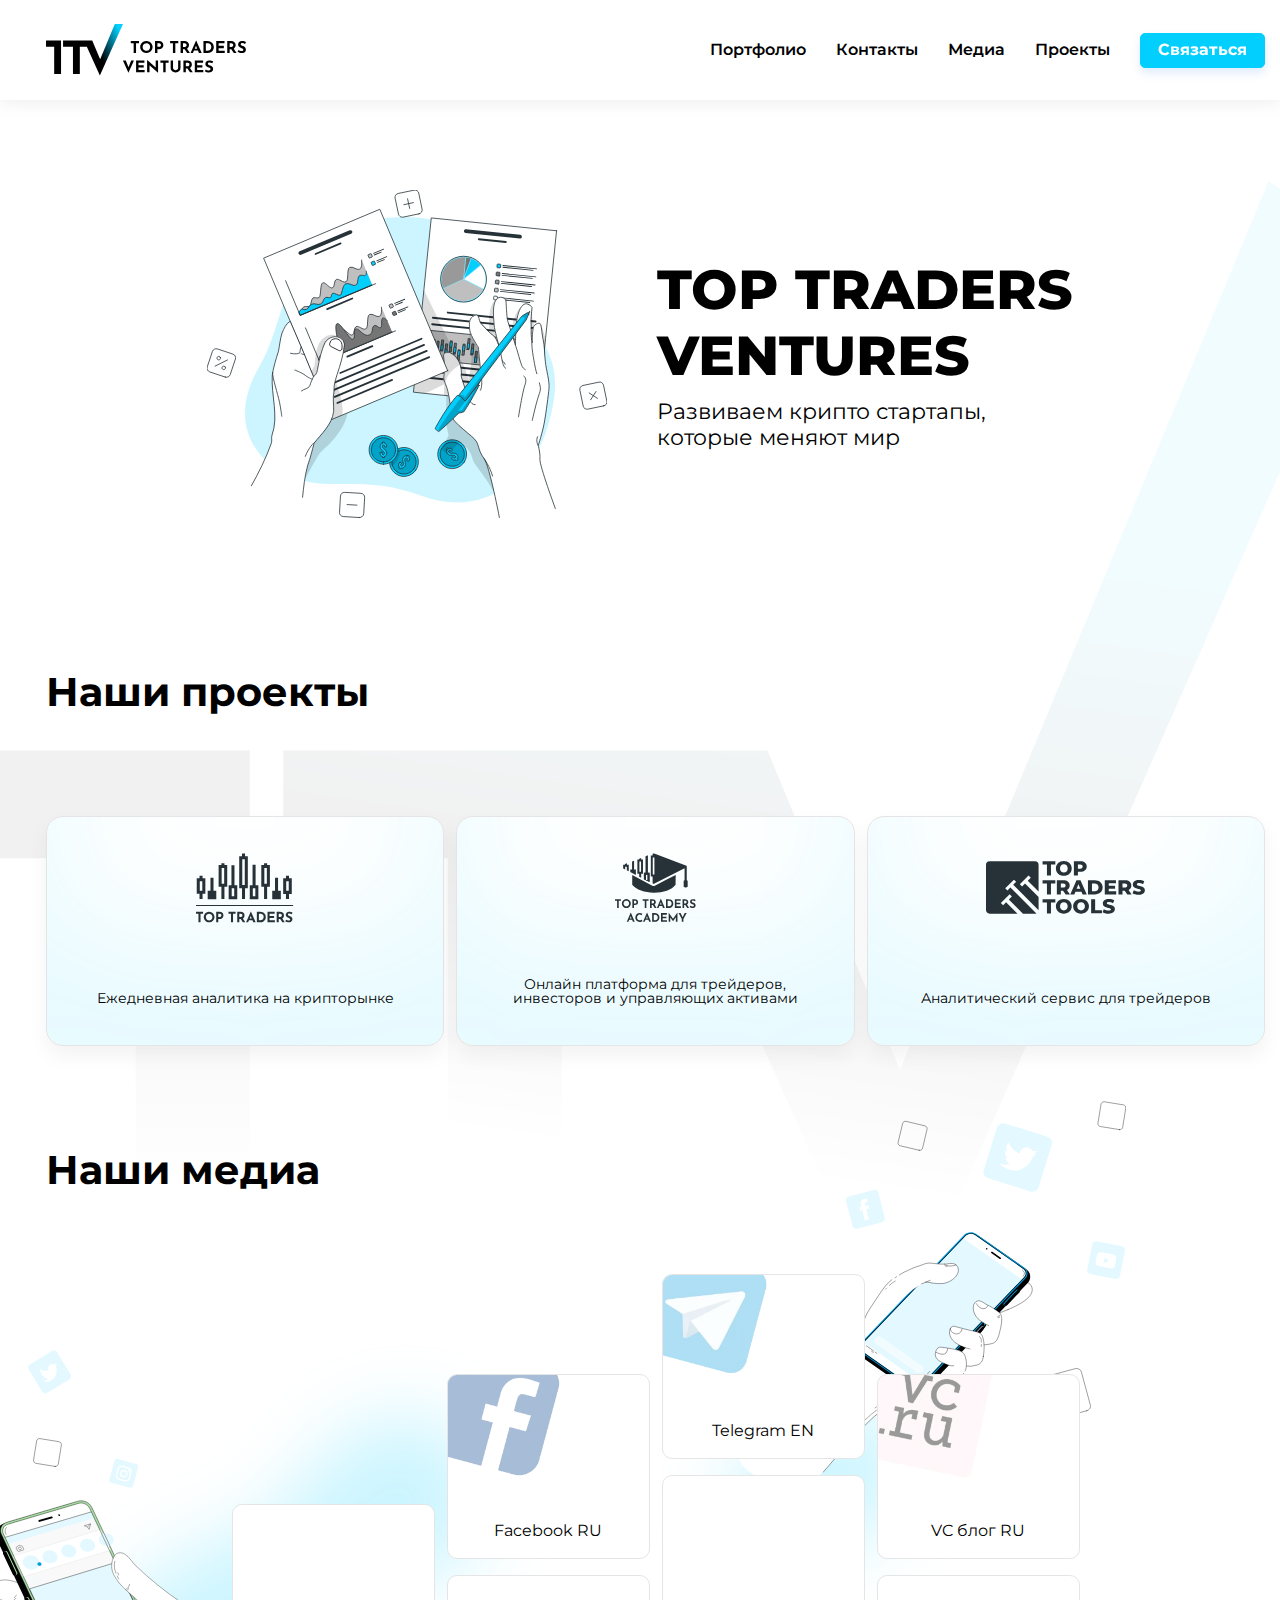
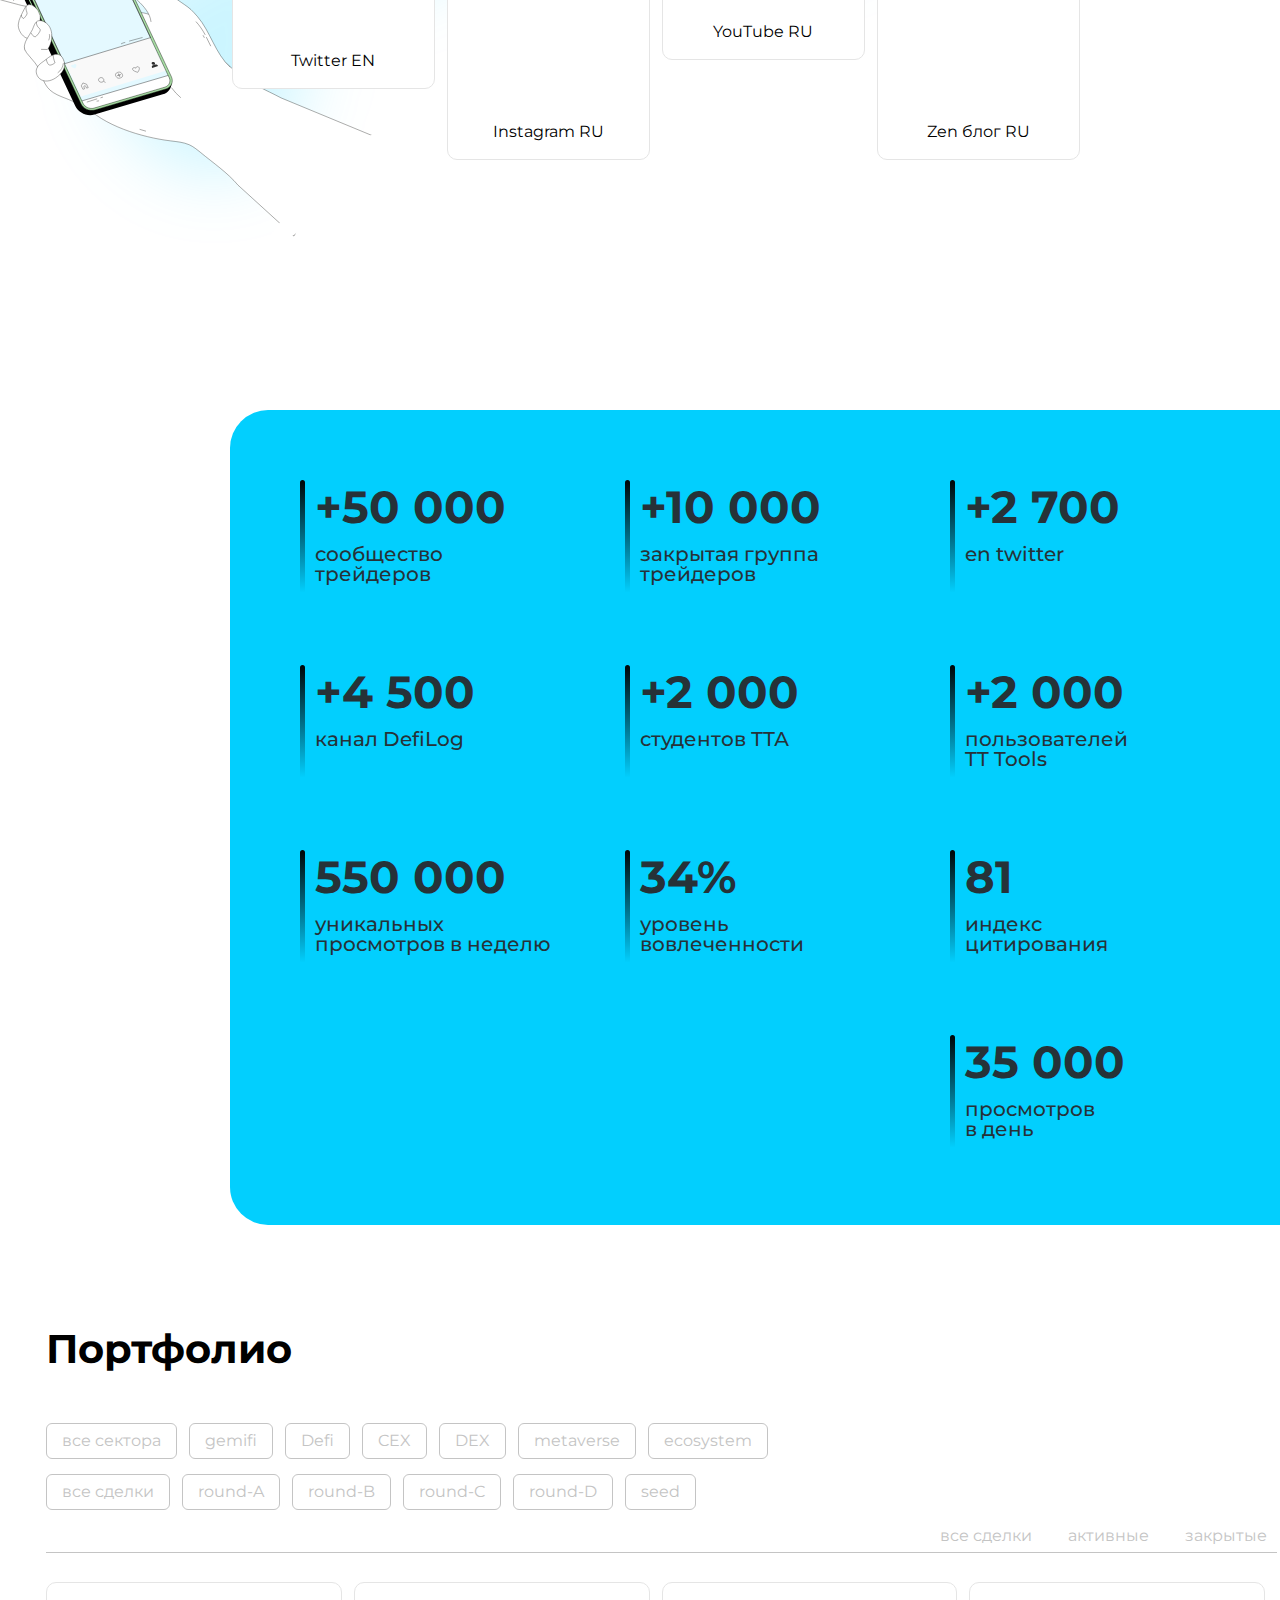
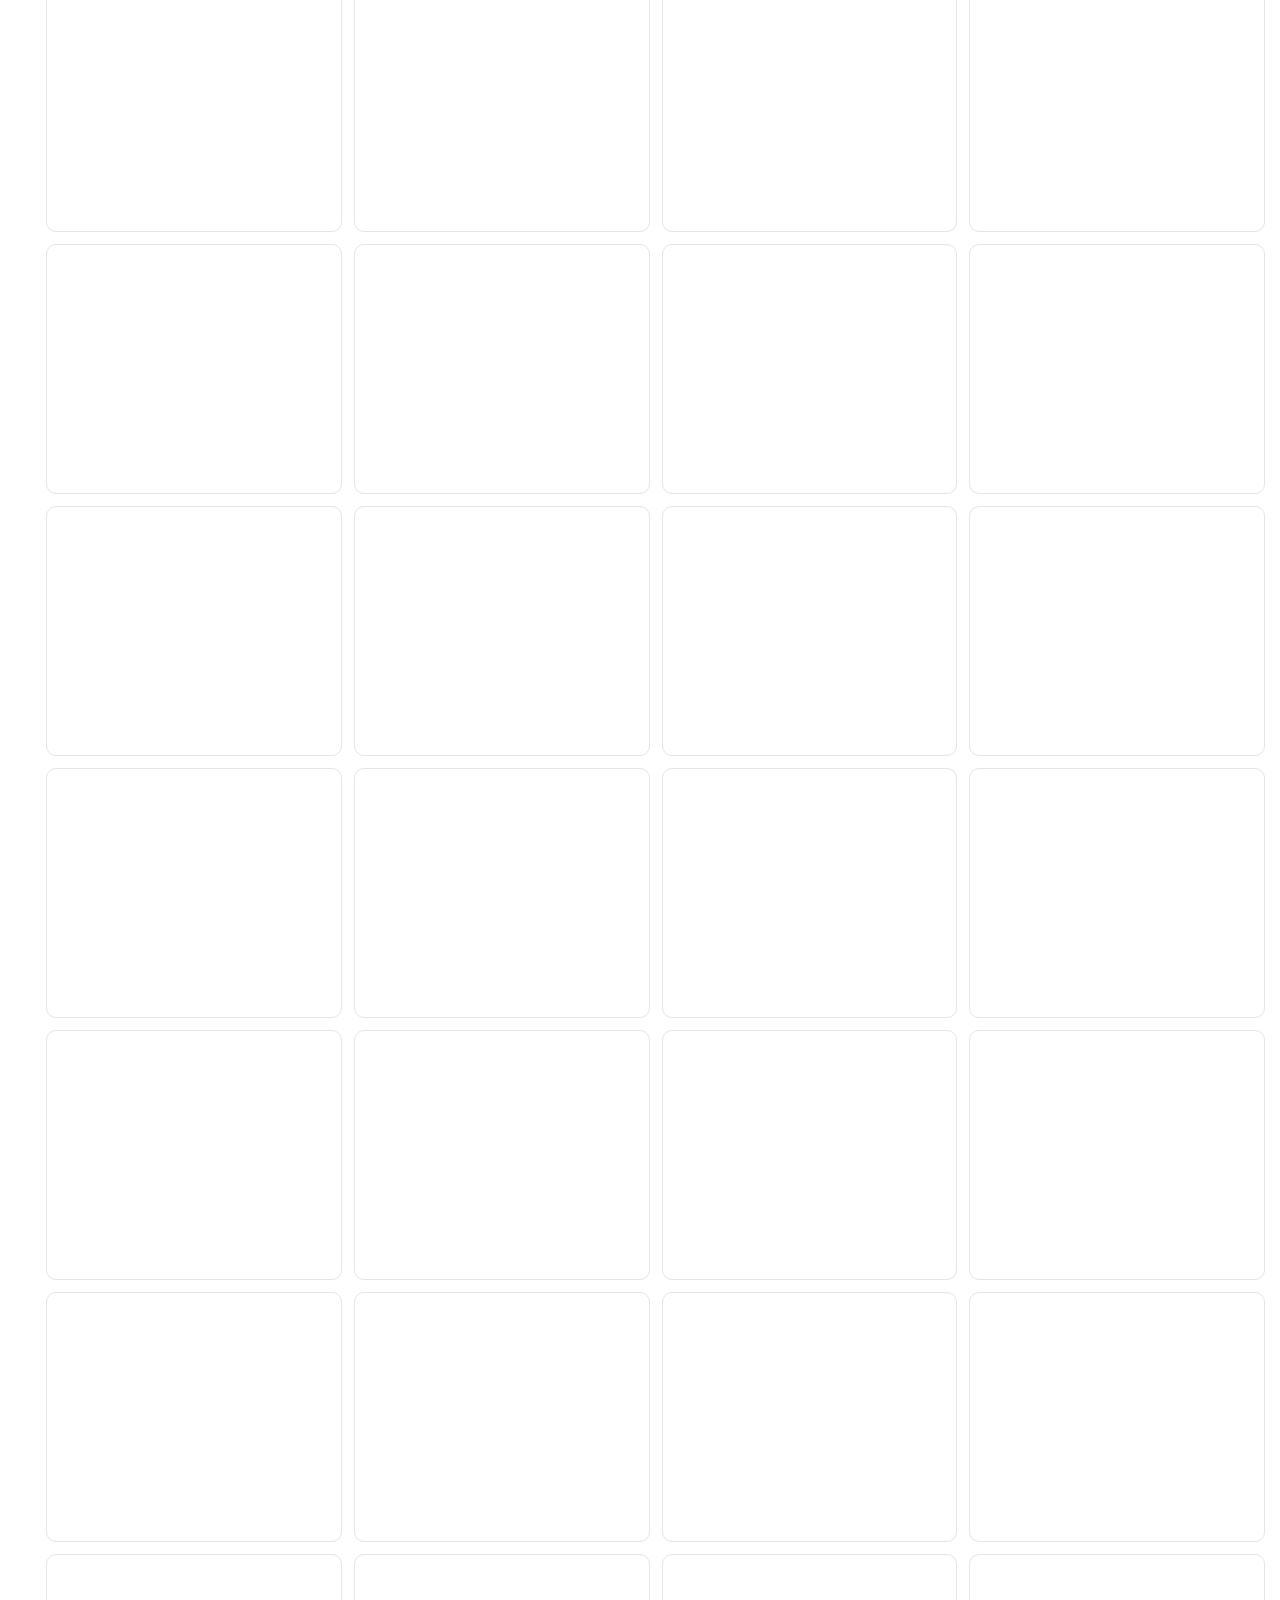
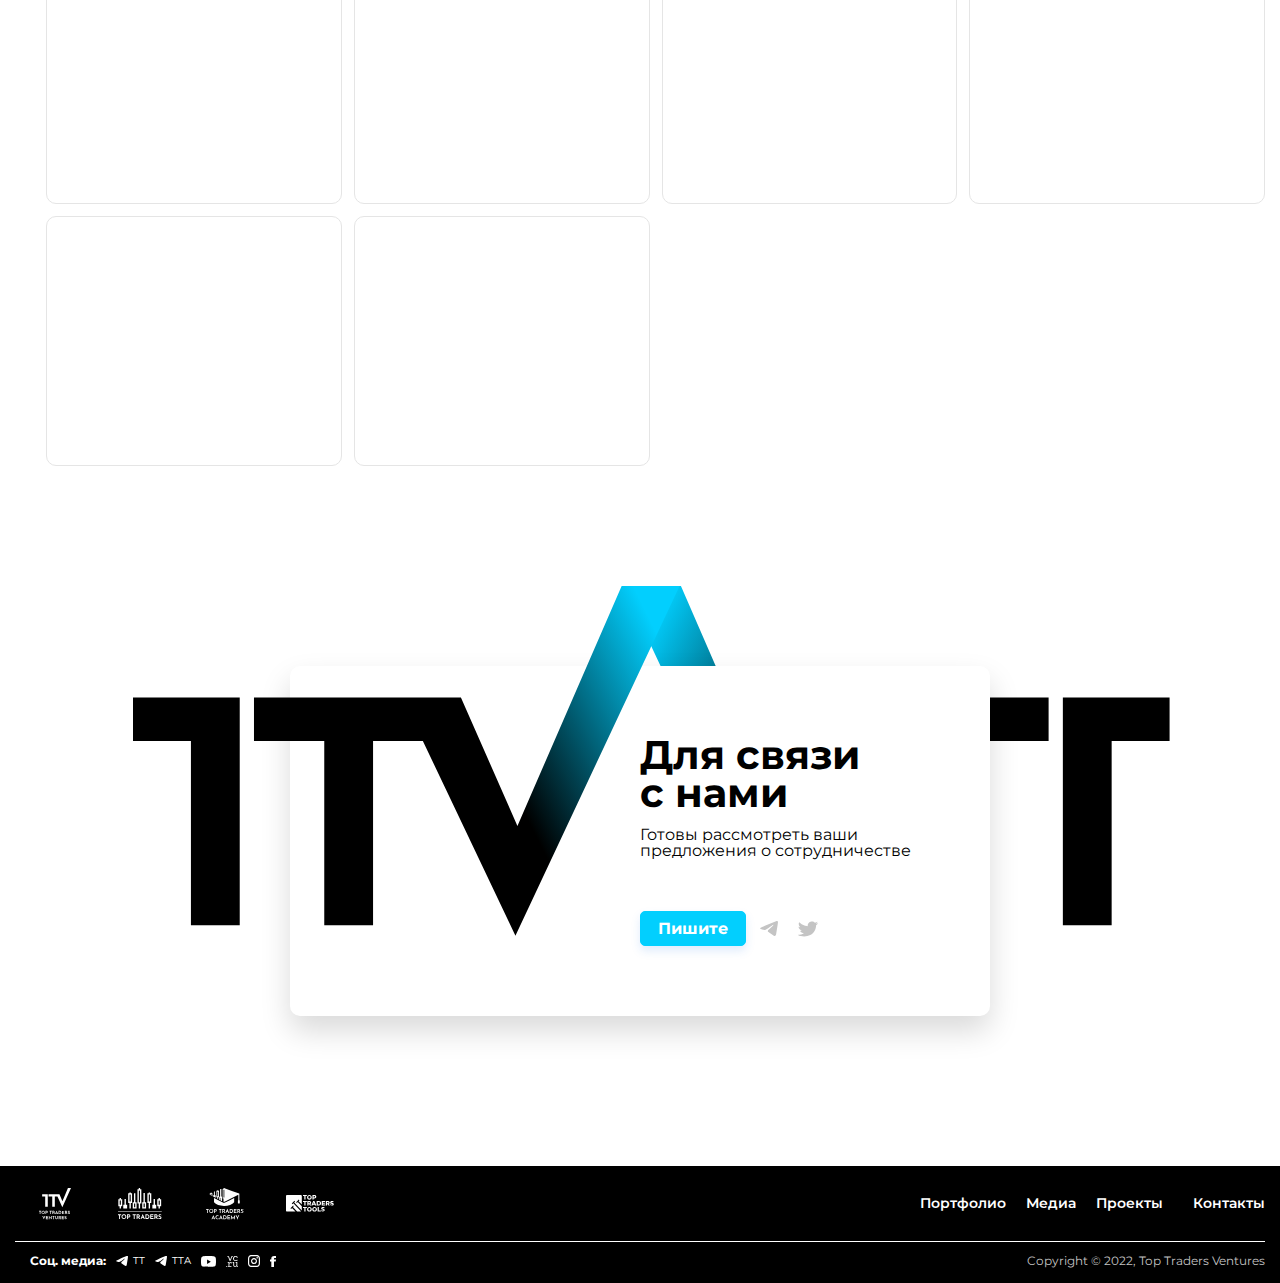
==== commit 06e2d4d6: "fix" ====
--- a/index.html
+++ b/index.html
@@ -4,7 +4,7 @@
     <meta charset="utf-8">
     <meta name="viewport" content="width=device-width, initial-scale=1.0">
     <meta name="format-detection" content="telephone=no">
-    <title>Top Trades Ventures</title>
+    <title>Top Traders Ventures</title>
     <link rel="apple-touch-icon" sizes="180x180" href="apple-touch-icon.png">
     <link rel="icon" type="image/png" sizes="32x32" href="favicon-32x32.png">
     <link rel="icon" type="image/png" sizes="16x16" href="favicon-16x16.png">
@@ -20,36 +20,37 @@
     <meta name="description" content="Развиваем крипто стартапы,которые меняют мир">
     <meta property="og:url" content="https://">
     <meta property="og:type" content="website">
-    <meta property="og:title" content="Top Trades Ventures">
-    <meta property="twitter:title" content="Top Trades Ventures">
+    <meta property="og:title" content="Top Traders Ventures">
+    <meta property="twitter:title" content="Top Traders Ventures">
     <meta property="og:description" content="Развиваем крипто стартапы,которые меняют мир">
     <meta property="twitter:description" content="Развиваем крипто стартапы,которые меняют мир">
-    <meta property="og:image" content="assets/share.png">
+    <meta property="og:image" content="share.png">
+    <link rel="stylesheet" href="assets/css/common.css?v=1.2.4">
   </head>
   <body class="body">
     <header class="header">
-      <div class="header__inner"><img class="header__logo" src="assets/img/logo.svg" alt="TT Ventures">
+      <div class="header__inner"><img class="header__logo" src="assets/img/logo.svg" alt="TT Ventures" width="91" height="24">
         <div class="header__menu-wrap"> 
           <nav class="menu js-menu _close">
             <ul class="menu__list">
-              <li class="menu__list-item"><a class="menu__link" href="#portfolio">Портфолио</a></li>
-              <li class="menu__list-item"><a class="menu__link" href="#projects">Проекты</a></li>
-              <li class="menu__list-item"><a class="menu__link" href="#media">Медиа</a></li>
-              <li class="menu__list-item"><a class="menu__link" href="#feedback">Контакты</a></li>
+              <li class="menu__list-item _portfolio"><a class="menu__link" href="#portfolio">Портфолио</a></li>
+              <li class="menu__list-item _projects"><a class="menu__link" href="#projects">Проекты</a></li>
+              <li class="menu__list-item _media"><a class="menu__link" href="#media">Медиа</a></li>
+              <li class="menu__list-item _feedback"><a class="menu__link" href="#feedback">Контакты</a></li>
             </ul>
           </nav>
           <div class="header__btn-wrap">
             <button class="btn _primary js-modal-btn" data-modal="feedback">Связаться</button>
-            <div class="menu-btn js-menu-btn" role="button">
+            <button class="menu-btn js-menu-btn" aria-label="открыть меню">
               <div class="menu-btn__burger"></div>
-            </div>
+            </button>
           </div>
         </div>
       </div>
     </header>
     <div class="content">
       <div class="title">
-        <div class="title__inner"><img class="title__img lazyload" data-src="assets/img/title.svg" src="assets/img/preview.png">
+        <div class="title__inner"><img class="title__img lazyload" data-src="assets/img/title.svg" src="assets/img/preview.png" alt="" width="290" height="237">
           <div>
             <h1 class="title__h1">
                TOP TRADERS <br>VENTURES</h1>
@@ -58,7 +59,7 @@
           </div>
         </div>
       </div>
-      <div class="projects" id="projects"><img class="projects__bg lazyload" data-src="assets/img/projects-bg.svg" src="assets/img/preview.png">
+      <div class="projects" id="projects"><img class="projects__bg lazyload" data-src="assets/img/projects-bg.svg" src="assets/img/preview.png" alt="">
         <div class="projects__inner">
           <h3 class="projects__title">Наши проекты</h3>
           <div class="projects__content row">
@@ -71,8 +72,8 @@
           </div>
         </div>
       </div>
-      <div class="media" id="media"><img class="media__bg _tablet lazyload" data-src="assets/img/media-bg-tablet.svg" src="assets/img/preview.png">
-        <div class="media__inner"><img class="media__bg _desktop lazyload" data-src="assets/img/media-bg-desktop.svg" src="assets/img/preview.png">
+      <div class="media" id="media"><img class="media__bg _tablet lazyload" data-src="assets/img/media-bg-tablet.svg" src="assets/img/preview.png" alt="">
+        <div class="media__inner"><img class="media__bg _desktop lazyload" data-src="assets/img/media-bg-desktop.svg" src="assets/img/preview.png" alt="">
           <h3 class="media__title">Наши медиа</h3>
           <div class="media__content">
             <div class="media__group"><a class="media__item" href="#" title="Facebook RU" target="_blank" rel="noopener nofollow noreferrer">
@@ -120,26 +121,26 @@
       <div class="statistic">
         <picture class="statistic__bg-picture">
           <source data-srcset="assets/img/main-bg-lg.svg" media="(min-width: 1280px)" srcset="assets/img/preview.png">
-          <source data-srcset="assets/img/main-bg-md.svg" media="(min-width: 768px)" srcset="assets/img/preview.png"><img class="statistic__bg-main lazyload" data-src="assets/img/main-bg-md.svg" src="assets/img/preview.png">
+          <source data-srcset="assets/img/main-bg-md.svg" media="(min-width: 768px)" srcset="assets/img/preview.png"><img class="statistic__bg-main lazyload" data-src="assets/img/main-bg-md.svg" src="assets/img/preview.png" alt="" width="768" height="1735">
         </picture>
         <picture class="statistic__bg-picture">
           <source data-srcset="assets/img/statistic/bg-1-lg.svg" media="(min-width: 1280px)" srcset="assets/img/preview.png">
           <source data-srcset="assets/img/statistic/bg-1-md.svg" media="(min-width: 768px)" srcset="assets/img/preview.png">
-          <source data-srcset="assets/img/statistic/bg-1-sm.svg" media="(max-width: 767px)" srcset="assets/img/preview.png"><img class="statistic__bg-top lazyload" data-src="assets/img/statistic/bg-1-sm.svg" src="assets/img/preview.png">
+          <source data-srcset="assets/img/statistic/bg-1-sm.svg" media="(max-width: 767px)" srcset="assets/img/preview.png"><img class="statistic__bg-top lazyload" data-src="assets/img/statistic/bg-1-sm.svg" src="assets/img/preview.png" alt="" width="435" height="198">
         </picture>
         <picture class="statistic__bg-picture">
           <source data-srcset="assets/img/statistic/bg-2-lg.svg" media="(min-width: 1280px)" srcset="assets/img/preview.png">
           <source data-srcset="assets/img/statistic/bg-2-md.svg" media="(min-width: 768px)" srcset="assets/img/preview.png">
-          <source data-srcset="assets/img/statistic/bg-2-sm.svg" media="(max-width: 767px)" srcset="assets/img/preview.png"><img class="statistic__bg-bottom lazyload" data-src="assets/img/statistic/bg-2-sm.svg" src="assets/img/preview.png">
+          <source data-srcset="assets/img/statistic/bg-2-sm.svg" media="(max-width: 767px)" srcset="assets/img/preview.png"><img class="statistic__bg-bottom lazyload" data-src="assets/img/statistic/bg-2-sm.svg" src="assets/img/preview.png" alt="" width="397" height="100">
         </picture>
         <div class="statistic__inner">
           <div class="statistic__item">
             <div class="statistic__item-title">+50 000</div>
-            <div class="statistic__item-text">сообщество трейдеров</div>
+            <div class="statistic__item-text">сообщество<br>трейдеров</div>
           </div>
           <div class="statistic__item">
             <div class="statistic__item-title">+10 000</div>
-            <div class="statistic__item-text">закрытая группа трейдеров</div>
+            <div class="statistic__item-text">закрытая группа<br>трейдеров</div>
           </div>
           <div class="statistic__item">
             <div class="statistic__item-title">+2 700</div>
@@ -155,23 +156,23 @@
           </div>
           <div class="statistic__item">
             <div class="statistic__item-title">+2 000</div>
-            <div class="statistic__item-text">пользователей TT Tools</div>
+            <div class="statistic__item-text">пользователей<br>TT Tools</div>
           </div>
           <div class="statistic__item">
             <div class="statistic__item-title">550 000</div>
-            <div class="statistic__item-text">уникальных просмотров в неделю</div>
+            <div class="statistic__item-text">уникальных<br>просмотров в неделю</div>
           </div>
           <div class="statistic__item">
             <div class="statistic__item-title">34%</div>
-            <div class="statistic__item-text">уровень вовлеченности</div>
+            <div class="statistic__item-text">уровень<br>вовлеченности</div>
           </div>
           <div class="statistic__item">
             <div class="statistic__item-title">81</div>
-            <div class="statistic__item-text">индекс цитирования</div>
+            <div class="statistic__item-text">индекс<br>цитирования</div>
           </div>
           <div class="statistic__item">
             <div class="statistic__item-title">35 000</div>
-            <div class="statistic__item-text">просмотров в день</div>
+            <div class="statistic__item-text">просмотров<br>в день</div>
           </div>
         </div>
       </div>
@@ -271,9 +272,9 @@
           <source data-srcset="assets/img/feedback/bg-sm.webp 1x, assets/img/feedback/bg-sm@2.webp 2x" media="(max-width: 767px)" srcset="assets/img/preview.png" type="image/webp">
           <source data-srcset="assets/img/feedback/bg-lg.png 1x, assets/img/feedback/bg-lg@2.png 2x" media="(min-width: 1280px)" srcset="assets/img/preview.png" type="image/png">
           <source data-srcset="assets/img/feedback/bg-md.png 1x, assets/img/feedback/bg-md@2.png 2x" media="(min-width: 768px)" srcset="assets/img/preview.png" type="image/png">
-          <source data-srcset="assets/img/feedback/bg-sm.png 1x, assets/img/feedback/bg-sm@2.png 2x" media="(max-width: 767px)" srcset="assets/img/preview.png" type="image/png"><img class="feedback__bg _top lazyload" data-src="assets/img/feedback/bg-sm.png" src="assets/img/preview.png">
+          <source data-srcset="assets/img/feedback/bg-sm.png 1x, assets/img/feedback/bg-sm@2.png 2x" media="(max-width: 767px)" srcset="assets/img/preview.png" type="image/png"><img class="feedback__bg _top lazyload" data-src="assets/img/feedback/bg-sm.png" src="assets/img/preview.png" alt="" width="320" height="213">
         </picture>
-        <div class="feedback__inner"><img class="feedback__bg _right" src="assets/img/feedback/bg-right.svg">
+        <div class="feedback__inner"><img class="feedback__bg _right" src="assets/img/feedback/bg-right.svg" alt="">
           <div class="feedback__content">
             <div>
               <div class="feedback__title">
@@ -281,9 +282,15 @@
               <div class="feedback__text">Готовы рассмотреть ваши предложения о сотрудничестве</div>
             </div>
             <div class="feedback__btns">
-              <button class="btn _primary feedback__btn js-modal-btn" data-modal="feedback">Пишите</button><a class="feedback__link _tg" href="#" title="telegram" target="_blank" rel="noopener nofollow noreferrer"><i class="icon-tg"></i></a><a class="feedback__link" href="#" title="twitter" target="_blank" rel="noopener nofollow noreferrer"><i class="icon-twitter"></i></a>
+              <button class="btn _primary feedback__btn js-modal-btn" data-modal="feedback">Пишите</button><a class="feedback__link" href="#" title="telegram" target="_blank" rel="noopener nofollow noreferrer">
+                    <svg class="svgsprite _tg feedback__link-icon">
+                      <use xlink:href="assets/img/sprites/svgsprites.svg#tg"></use>
+                    </svg></a><a class="feedback__link" href="#" title="twitter" target="_blank" rel="noopener nofollow noreferrer">
+                    <svg class="svgsprite _tw feedback__link-icon">
+                      <use xlink:href="assets/img/sprites/svgsprites.svg#tw"></use>
+                    </svg></a>
             </div>
-          </div><img class="feedback__bg _left" src="assets/img/feedback/bg-left.svg">
+          </div><img class="feedback__bg _left" src="assets/img/feedback/bg-left.svg" alt="">
         </div>
       </div>
       <div class="modal feedback-modal js-modal js-modal-close-backdrop-btn" data-modal="feedback">
@@ -293,10 +300,16 @@
             <picture class="feedback-modal__picture">
               <source data-srcset="assets/img/feedback/modal/bg-lg.svg" media="(min-width: 1280px)" srcset="assets/img/preview.png">
               <source data-srcset="assets/img/feedback/modal/bg-md.svg" media="(min-width: 768px)" srcset="assets/img/preview.png">
-              <source data-srcset="assets/img/feedback/modal/bg-sm.svg" media="(max-width: 767px)" srcset="assets/img/preview.png"><img class="feedback-modal__img lazyload" data-src="assets/img/feedback/modal/bg-sm.svg" src="assets/img/preview.png">
+              <source data-srcset="assets/img/feedback/modal/bg-sm.svg" media="(max-width: 767px)" srcset="assets/img/preview.png"><img class="feedback-modal__img lazyload" data-src="assets/img/feedback/modal/bg-sm.svg" src="assets/img/preview.png" alt="">
             </picture>
             <div class="feedback-modal__title">Ответим на любой вопрос!</div>
-            <div class="feedback-modal__links"><a class="feedback-modal__link" href="#" title="telegram" target="_blank" rel="noopener nofollow noreferrer"><i class="icon-tg"></i></a><a class="feedback-modal__link" href="#" title="twitter" target="_blank" rel="noopener nofollow noreferrer"><i class="icon-twitter"></i></a></div>
+            <div class="feedback-modal__links"><a class="feedback-modal__link" href="#" title="telegram" target="_blank" rel="noopener nofollow noreferrer">
+                    <svg class="svgsprite _tg feedback-modal__link-icon">
+                      <use xlink:href="assets/img/sprites/svgsprites.svg#tg"></use>
+                    </svg></a><a class="feedback-modal__link" href="#" title="twitter" target="_blank" rel="noopener nofollow noreferrer">
+                    <svg class="svgsprite _tw feedback-modal__link-icon">
+                      <use xlink:href="assets/img/sprites/svgsprites.svg#tw"></use>
+                    </svg></a></div>
           </div>
           <div class="feedback-modal__content">
             <form class="form feedback-form js-form" novalidate>
@@ -335,107 +348,36 @@
           </div>
         </div>
       </div>
-      <!--    -->
-      <!--.container-->
-      <!--  .block-->
-      <!--    ul.dev-menu-->
-      <!--      li.dev-menu__item-->
-      <!--        a(href="#" data-scroll="#rte") Scroll-->
-      <!--      //-li.dev-menu__item-->
-      <!--          span.link.js-popup(data-href="#login") Авторизация-->
-      <!--  .block-->
-      <!--    pre .block-->
-      <!--  .block._mb-none-->
-      <!--    pre .block._mb-none-->
-      <!--  .block._white._mb-small-->
-      <!--    pre .block._white._mb-small-->
-      <!--  .block-->
-      <!--    span.text-muted .text-muted-->
-      <!--    span.text-nowrap .text-nowrap-->
-      <!--    span.text-uppercase .text-uppercase-->
-      <!--    span.color-primary .color-primary-->
-      <!--    span.color-secondary .color-secondary-->
-      <!--    a(href="#") a-->
-      <!--    |-->
-      <!--    span.link span.link-->
-      <!--    br-->
-      <!--    span(style="font-size: 2rem") Iconfont: -->
-      <!--      i.icon-facebook-->
-      <!--      i.icon-twitter-->
-      <!--      i.icon-instagram-->
-      <!--      i.icon-vk-->
-      <!--  .block.dev-flex-->
-      <!--    button.btn .btn -->
-      <!--    button.btn(disabled) .btn(disabled)-->
-      <!--    button.btn._primary .btn._primary-->
-      <!--    button.btn._primary(disabled) .btn._primary(disabled)-->
-      <!--    button.btn._secondary .btn._secondary-->
-      <!--    button.btn._secondary(disabled) .btn._secondary(disabled)-->
-      <!--  .block-->
-      <!--    form.form-->
-      <!--      .form__item-->
-      <!--        .input.js-label-->
-      <!--          input-->
-      <!--          label .input.js-label input-->
-      <!--      .form__item-->
-      <!--        .input._error.js-label-->
-      <!--          input(required)-->
-      <!--          label .input._error.js-label input(required)-->
-      <!--      .form__item-->
-      <!--        .input.js-label-->
-      <!--          input(disabled)-->
-      <!--          label .input.js-label input(disabled)-->
-      <!--      .form__item-->
-      <!--        .input.js-label-->
-      <!--          input(type="tel").js-mask__tel-->
-      <!--          label .input.js-label input.js-mask__tel(type="tel")-->
-      <!--  .block-->
-      <!--    pre .bk-->
-      <!--    p.bk-->
-      <!--      span.bk__item-->
-      <!--        a(href="#") span.bk__item a(href="#")-->
-      <!--      span.bk__item-->
-      <!--        a(href="#") span.bk__item a(href="#")-->
-      <!--      span.bk__item span.bk__item-->
-      <!--  #rte.block-->
-      <!--    pre div.rte-->
-      <!--    .rte-->
-      <!--      h3 Title H3-->
-      <!--      p Lorem ipsum dolor sit amet, consectetur adipiscing elit. Mauris egestas iaculis nisl, in fermentum urna scelerisque nec. Mauris enim erat, bibendum sed condimentum at, ultrices non arcu. Morbi eu sem porttitor, vulputate justo ut, fringilla turpis. Donec in elementum nunc. Cras maximus faucibus dictum. Duis sodales lacus ut eros sollicitudin tristique. Duis vitae tincidunt sem, eget ullamcorper turpis. Maecenas tristique eget leo sed sodales.-->
-      <!--      ul-->
-      <!--        li One-->
-      <!--        li Two-->
-      <!--        li Three-->
-      <!--        li Four-->
-      <!--      p Vivamus risus erat, dictum vel facilisis non, consectetur id eros. Mauris pretium libero libero, quis malesuada ante eleifend nec. Vivamus massa lorem, tempus non nibh in, egestas facilisis augue. Vestibulum eleifend erat ante, et interdum lacus posuere sodales. Nam elementum dignissim nisi et pretium. Nunc tristique ipsum purus, ut rutrum leo vestibulum a. Praesent fringilla arcu orci, at faucibus ante convallis a.-->
-      <!--      ol-->
-      <!--        li One-->
-      <!--        li Two-->
-      <!--        li Three-->
-      <!--        li Four-->
-      <!--      p Praesent accumsan ipsum a semper luctus. Interdum et malesuada fames ac ante ipsum primis in faucibus. Nam a ex turpis. Vivamus vulputate dapibus quam, non iaculis lacus feugiat in. Nullam nec erat in orci ultricies convallis ut et nunc. Nunc risus nisl, dignissim vel ipsum sed, viverra tempus lacus. Nam ut justo at nulla fringilla finibus. Mauris vulputate mauris sit amet cursus imperdiet. Aenean finibus mattis tortor, et rhoncus risus pharetra sit amet.-->
-      <!--      p Praesent accumsan ipsum a semper luctus. Interdum et malesuada fames ac ante ipsum primis in faucibus. Nam a ex turpis. Vivamus vulputate dapibus quam, non iaculis lacus feugiat in. Nullam nec erat in orci ultricies convallis ut et nunc. Nunc risus nisl, dignissim vel ipsum sed, viverra tempus lacus. Nam ut justo at nulla fringilla finibus. Mauris vulputate mauris sit amet cursus imperdiet. Aenean finibus mattis tortor, et rhoncus risus pharetra sit amet.-->
-      <!--      p Praesent accumsan ipsum a semper luctus. Interdum et malesuada fames ac ante ipsum primis in faucibus. Nam a ex turpis. Vivamus vulputate dapibus quam, non iaculis lacus feugiat in. Nullam nec erat in orci ultricies convallis ut et nunc. Nunc risus nisl, dignissim vel ipsum sed, viverra tempus lacus. Nam ut justo at nulla fringilla finibus. Mauris vulputate mauris sit amet cursus imperdiet. Aenean finibus mattis tortor, et rhoncus risus pharetra sit amet.-->
-      <!--      p Praesent accumsan ipsum a semper luctus. Interdum et malesuada fames ac ante ipsum primis in faucibus. Nam a ex turpis. Vivamus vulputate dapibus quam, non iaculis lacus feugiat in. Nullam nec erat in orci ultricies convallis ut et nunc. Nunc risus nisl, dignissim vel ipsum sed, viverra tempus lacus. Nam ut justo at nulla fringilla finibus. Mauris vulputate mauris sit amet cursus imperdiet. Aenean finibus mattis tortor, et rhoncus risus pharetra sit amet.-->
-      <!--  .row-->
-      <!--    .col-sm-12.col-md-4.col-lg-6-->
-      <!--      .dev-col .col-sm-12.col-md-4.col-lg-6-->
-      <!--    .col-sm-12.col-md-4.col-lg-3-->
-      <!--      .dev-col .col-sm-12.col-md-4.col-lg-3-->
-      <!--    .col-sm-12.col-md-4.col-lg-3-->
-      <!--      .dev-col .col-sm-12.col-md-4.col-lg-3-->
     </div>
     <footer class="footer">
       <div class="footer__inner">
         <div class="footer__top">
-          <div class="footer__menu"><a class="footer__link" href="#portfolio">Портфолио</a><a class="footer__link" href="#projects">Проекты</a><a class="footer__link" href="#media">Медиа</a><a class="footer__link" href="#feedback">Контакты</a>
+          <div class="footer__menu"><a class="footer__link" href="#portfolio">Портфолио</a><a class="footer__link" href="#media">Медиа</a><a class="footer__link" href="#projects">Проекты</a><a class="footer__link" href="#feedback">Контакты</a>
           </div>
           <div class="footer__projects"><a class="footer__project" href="#" title="Top Traders Ventures" target="_blank" rel="noopener"><img src="assets/img/projects/ttv-w.svg" alt="Top Traders Ventures"></a><a class="footer__project" href="#" title="Top Traders" target="_blank" rel="noopener"><img src="assets/img/projects/tt-w.svg" alt="Top Traders"></a><a class="footer__project" href="#" title="Top Traders Academy" target="_blank" rel="noopener"><img src="assets/img/projects/tta-w.svg" alt="Top Traders Academy"></a><a class="footer__project" href="#" title="Top Traders Tools" target="_blank" rel="noopener"><img src="assets/img/projects/ttt-w.svg" alt="Top Traders Tools"></a></div>
         </div>
         <div class="footer__bottom">
           <div class="footer__media">
             <div class="footer__media-title">Cоц. медиа:</div>
-            <div class="footer__media-content"><a class="footer__media-link" href="#" title="telegram" target="_blank" rel="noopener nofollow noreferrer"><i class="icon-tg"></i><span>TT</span></a><a class="footer__media-link" href="#" title="telegram" target="_blank" rel="noopener nofollow noreferrer"><i class="icon-tg"></i><span>TTA</span></a><a class="footer__media-link" href="#" title="youtube" target="_blank" rel="noopener nofollow noreferrer"><i class="icon-yt"></i></a><a class="footer__media-link" href="#" title="vc блог" target="_blank" rel="noopener nofollow noreferrer"><i class="icon-vc"></i></a><a class="footer__media-link" href="#" title="instagram" target="_blank" rel="noopener nofollow noreferrer"><i class="icon-instagram"></i></a><a class="footer__media-link" href="#" title="facebook" target="_blank" rel="noopener nofollow noreferrer"><i class="icon-facebook"></i></a></div>
+            <div class="footer__media-content"><a class="footer__media-link" href="#" title="telegram" target="_blank" rel="noopener nofollow noreferrer">
+                    <svg class="svgsprite _tg footer__media-icon">
+                      <use xlink:href="assets/img/sprites/svgsprites.svg#tg"></use>
+                    </svg><span>TT</span></a><a class="footer__media-link" href="#" title="telegram" target="_blank" rel="noopener nofollow noreferrer">
+                    <svg class="svgsprite _tg footer__media-icon">
+                      <use xlink:href="assets/img/sprites/svgsprites.svg#tg"></use>
+                    </svg><span>TTA</span></a><a class="footer__media-link" href="#" title="youtube" target="_blank" rel="noopener nofollow noreferrer">
+                    <svg class="svgsprite _yt footer__media-icon">
+                      <use xlink:href="assets/img/sprites/svgsprites.svg#yt"></use>
+                    </svg></a><a class="footer__media-link" href="#" title="vc блог" target="_blank" rel="noopener nofollow noreferrer">
+                    <svg class="svgsprite _vc footer__media-icon">
+                      <use xlink:href="assets/img/sprites/svgsprites.svg#vc"></use>
+                    </svg></a><a class="footer__media-link" href="#" title="instagram" target="_blank" rel="noopener nofollow noreferrer">
+                    <svg class="svgsprite _inst footer__media-icon">
+                      <use xlink:href="assets/img/sprites/svgsprites.svg#inst"></use>
+                    </svg></a><a class="footer__media-link" href="#" title="facebook" target="_blank" rel="noopener nofollow noreferrer">
+                    <svg class="svgsprite _fb footer__media-icon">
+                      <use xlink:href="assets/img/sprites/svgsprites.svg#fb"></use>
+                    </svg></a></div>
           </div>
           <div class="footer__copiright">Copyright © 2022, Top Traders Ventures</div>
         </div>
@@ -444,16 +386,6 @@
     <div class="hidden">
       <!-- include popups here-->
     </div>
-    <link rel="stylesheet" href="assets/css/common.css?v=1.2.4">
-    <script>
-      /* изменяемые настройки скриптов, указаны значения по умолчанию */
-      var appConfig = {
-        /*
-        scrollToOffset: 150, // оффсет при скролле до элемента
-        scrollToSpeed: 500, // скорость скролла 
-        */
-      }
-    </script>
     <script src="assets/js/vendors~main.bundle.js"></script>
     <script src="assets/js/main.bundle.js?v=1.2.4"></script>
   </body>
--- a/assets/css/common.css
+++ b/assets/css/common.css
@@ -1 +1 @@
-@charset "UTF-8";*,:after,:before{-webkit-box-sizing:border-box;box-sizing:border-box;position:relative}body{margin:0;background-color:#fff;line-height:1;text-rendering:optimizeLegibility;-webkit-text-decoration-skip:objects;text-decoration-skip:objects;-webkit-text-size-adjust:100%;-webkit-font-smoothing:antialiased;-webkit-tap-highlight-color:transparent}:focus{outline:0}blockquote,dd,dl,figure,p{margin:0}blockquote,q{quotes:none}ol,ul{padding:0;margin:0;list-style-type:none}table{border-collapse:collapse;border-spacing:0}b,strong,th{font-weight:inherit}h1,h2,h3,h4,h5,h6{margin:0;font-size:inherit;font-weight:inherit}audio,video{display:block}img{display:block;border:none}iframe{border:none}code,kbd,pre,samp{font-family:monospace,monospace;font-size:inherit}a{background-color:transparent;text-decoration:none}abbr{border:none;text-decoration:none}dfn,em,i{font-style:inherit}mark{background-color:transparent;color:inherit}small{font-size:inherit}sub,sup{position:relative;vertical-align:baseline;font-size:inherit;line-height:0}sub{bottom:-.25em}sup{top:-.5em}button,input,optgroup,select,textarea{padding:0;margin:0;border:none;border-radius:0;-webkit-box-shadow:none;box-shadow:none;background-color:transparent;font:inherit;color:inherit;letter-spacing:inherit}button,input{overflow:visible}button,select{text-align:left;text-transform:none}[type=button],[type=reset],[type=submit],button{cursor:pointer;-webkit-appearance:none}textarea{resize:none;overflow-y:auto;overflow-x:hidden}[type=button]::-moz-focus-inner,[type=reset]::-moz-focus-inner,[type=submit]::-moz-focus-inner,button::-moz-focus-inner{border:none;padding:0}[type=button]:-moz-focusring,[type=reset]:-moz-focusring,[type=submit]:-moz-focusring,button:-moz-focusring{outline:0}[type=number]{-moz-appearance:textfield}[type=number]::-webkit-inner-spin-button,[type=number]::-webkit-outer-spin-button{height:auto;-webkit-appearance:none;margin:0}[type=search]::-webkit-search-decoration{-webkit-appearance:none}[type=search]{outline:0}::-webkit-file-upload-button{-webkit-appearance:button;font:inherit}fieldset{padding:0;margin:0;border:none}legend{display:block;padding:0;white-space:normal}select{-webkit-appearance:none;-moz-appearance:none;appearance:none}select::-ms-expand{display:none}::-moz-placeholder{opacity:1;-moz-transition:opacity .3s;transition:opacity .3s}::-ms-input-placeholder{opacity:1;-ms-transition:opacity .3s;transition:opacity .3s}::placeholder{opacity:1;-webkit-transition:opacity .3s;-o-transition:opacity .3s;transition:opacity .3s}::-webkit-input-placeholder{opacity:1;-webkit-transition:opacity .3s;transition:opacity .3s}:focus::-ms-input-placeholder{opacity:0;opacity:1}:focus::placeholder{opacity:0;opacity:1}:focus::-webkit-input-placeholder{opacity:0;opacity:1}:focus::-moz-placeholder{opacity:0;opacity:1}:focus:-ms-input-placeholder{opacity:0}svg{display:block;width:100%;height:100%;fill:currentColor}[hidden]{display:none}.disabled,:disabled{cursor:not-allowed}::-ms-clear{display:none}:-webkit-autofill{-webkit-box-shadow:0 0 100px #fff inset;box-shadow:0 0 100px #fff inset;-webkit-text-fill-color:currentColor}::-moz-selection{color:#fff;background-color:#1d0d0b}::selection{color:#fff;background-color:#1d0d0b}.clearfix:after{content:'';display:block;clear:both}.visually-hidden{position:absolute;z-index:-1;width:0;height:0;padding:0;margin:0;border:none;overflow:hidden}.contain-pic,.cover-pic{position:absolute;top:0;left:0;width:100%;height:100%}.cover-pic{-o-object-fit:cover;object-fit:cover}.contain-pic{-o-object-fit:contain;object-fit:contain}html{height:100%;font-size:10px;font-family:Montserrat,sans-serif;scroll-behavior:smooth;scroll-padding-top:calc(6.5rem + 1rem)}.body{display:-webkit-box;display:-ms-flexbox;display:flex;-webkit-box-orient:vertical;-webkit-box-direction:normal;-ms-flex-direction:column;flex-direction:column;min-height:100%;background:#fff;color:#000;letter-spacing:normal;line-height:1.2}.body._frozen{overflow:hidden;height:100%}.container{width:100%;margin-right:auto;margin-left:auto}.row{display:-webkit-box;display:-ms-flexbox;display:flex;-ms-flex-wrap:wrap;flex-wrap:wrap}.row>*{position:relative;width:100%}.row.no-gutters{margin-right:0;margin-left:0}.row.no-gutters>.col,.row.no-gutters>[class*=col-]{padding-right:0;padding-left:0}.col-lg,.col-lg-1,.col-lg-10,.col-lg-11,.col-lg-12,.col-lg-2,.col-lg-3,.col-lg-4,.col-lg-5,.col-lg-6,.col-lg-7,.col-lg-8,.col-lg-9,.col-lg-auto,.col-md,.col-md-1,.col-md-10,.col-md-11,.col-md-12,.col-md-2,.col-md-3,.col-md-4,.col-md-5,.col-md-6,.col-md-7,.col-md-8,.col-md-9,.col-md-auto,.col-sm,.col-sm-1,.col-sm-10,.col-sm-11,.col-sm-12,.col-sm-2,.col-sm-3,.col-sm-4,.col-sm-5,.col-sm-6,.col-sm-7,.col-sm-8,.col-sm-9,.col-sm-auto,.col-xl,.col-xl-1,.col-xl-10,.col-xl-11,.col-xl-12,.col-xl-2,.col-xl-3,.col-xl-4,.col-xl-5,.col-xl-6,.col-xl-7,.col-xl-8,.col-xl-9,.col-xl-auto{position:relative;width:100%}.hidden{display:none!important}.text-nowrap{white-space:nowrap}.text-muted{color:rgba(23,23,23,.5)}.text-uppercase{text-transform:uppercase}.color-primary{color:#02cffe!important}.color-secondary{color:#009af0!important}.link,a{cursor:pointer;color:#171717;-webkit-text-decoration:underline solid rgba(23,23,23,.5);text-decoration:underline solid rgba(23,23,23,.5);-webkit-transition-property:color,-webkit-text-decoration-color;-o-transition-property:color,text-decoration-color;transition-property:color,text-decoration-color,-webkit-text-decoration-color;-webkit-transition-duration:.2s;-o-transition-duration:.2s;transition-duration:.2s;-webkit-transition-timing-function:ease-in-out;-o-transition-timing-function:ease-in-out;transition-timing-function:ease-in-out}strong{font-weight:700}::-webkit-input-placeholder{color:rgba(23,23,23,.5)}::-moz-placeholder{color:rgba(23,23,23,.5)}::-ms-input-placeholder{color:rgba(23,23,23,.5)}::placeholder{color:rgba(23,23,23,.5)}.necessaty_fields{display:none!important}.lazyload{visibility:hidden}.fancybox-navigation{position:static}@font-face{font-family:iconfont;src:url(../css/fonts/iconfont/iconfont.eot?1648634073);src:url(../css/fonts/iconfont/iconfont.eot?1648634073#iefix) format("eot"),url(../css/fonts/iconfont/iconfont.woff2?1648634073) format("woff2"),url(../css/fonts/iconfont/iconfont.woff?1648634073) format("woff"),url(../css/fonts/iconfont/iconfont.ttf?1648634073) format("truetype"),url(../css/fonts/iconfont/iconfont.svg?1648634073#iconfont) format("svg");font-display:swap}.icon-close:before,.icon-facebook:before,.icon-instagram:before,.icon-tg:before,.icon-twitter:before,.icon-vc:before,.icon-vk:before,.icon-yt:before{font-family:iconfont;-webkit-font-smoothing:antialiased;-moz-osx-font-smoothing:grayscale;font-style:normal;font-variant:normal;font-weight:400;speak:none;text-decoration:none;text-transform:none;vertical-align:text-bottom}.icon-close:before{content:""}.icon-facebook:before{content:""}.icon-instagram:before{content:""}.icon-tg:before{content:""}.icon-twitter:before{content:""}.icon-vc:before{content:""}.icon-vk:before{content:""}.icon-yt:before{content:""}.bk{font-size:0}.bk__item{display:inline-block;font-size:10px;line-height:1.2}.bk__item:not(:last-child){margin-right:.5em}.bk__item:not(:last-child):after{content:'/';display:inline-block;margin-left:.5em;color:rgba(23,23,23,.5)}.block{max-width:1920px;margin:0 auto 1rem}.block._mb-small{margin-bottom:.5rem}.block._mb-none{margin-bottom:0}.block._white{background-color:#fff;padding-top:1rem;padding-bottom:1rem}.block._full{max-width:100%}.btn{display:-webkit-box;display:-ms-flexbox;display:flex;-webkit-box-align:center;-ms-flex-align:center;align-items:center;-webkit-box-pack:center;-ms-flex-pack:center;justify-content:center;width:-webkit-fit-content;width:-moz-fit-content;width:fit-content;padding:0 1rem;text-align:center;background-color:#fff;font-size:1.2rem;font-style:normal;cursor:pointer;border-radius:.3rem;-webkit-box-shadow:0 .5rem 1rem rgba(47,128,237,.15);box-shadow:0 .5rem 1rem rgba(47,128,237,.15);border:.1rem solid #000;-webkit-box-sizing:border-box;box-sizing:border-box;height:2.6rem;-webkit-transition-property:background-color,border-color,color;-o-transition-property:background-color,border-color,color;transition-property:background-color,border-color,color;-webkit-transition-duration:.2s;-o-transition-duration:.2s;transition-duration:.2s;-webkit-transition-timing-function:ease-in-out;-o-transition-timing-function:ease-in-out;transition-timing-function:ease-in-out}.btn:focus,.btn:focus-visible,.btn:hover{color:#009af0;border-color:#009af0}.btn._primary{color:#fff;background-color:#02cffe;border-color:#02cffe;font-weight:700}.btn._primary:focus,.btn._primary:focus-visible,.btn._primary:hover{background-color:#009af0;border-color:#009af0}.btn._filter{color:#c4c4c4;background-color:transparent;border-color:#c4c4c4;padding:0 .8rem;height:2.5rem;-webkit-box-shadow:none;box-shadow:none}.btn._filter:focus-visible,.btn._filter:hover{background-color:#02cffe;border-color:#02cffe;color:#fff;-webkit-box-shadow:0 .5rem 1rem rgba(47,128,237,.15);box-shadow:0 .5rem 1rem rgba(47,128,237,.15)}.btn._filter._active{color:#000;border-color:#000}.btn:disabled{pointer-events:none;background-color:#c4c4c4;border-color:#c4c4c4;color:#fff}.content{overflow:hidden;padding-top:5.6rem}.body.dev .block{padding-left:1rem;padding-right:1rem;border:1px dotted rgba(23,23,23,.5)}.body.dev .block:not(._white){padding-top:1rem;padding-bottom:1rem}.dev-flex{display:-webkit-box;display:-ms-flexbox;display:flex;-ms-flex-wrap:wrap;flex-wrap:wrap}.dev-menu__item{display:block;margin-bottom:1em;page-break-inside:avoid}.dev-col{background-color:grey}.form{width:100%;display:-webkit-box;display:-ms-flexbox;display:flex;-webkit-box-orient:vertical;-webkit-box-direction:normal;-ms-flex-direction:column;flex-direction:column}.form__item{margin-bottom:1.2rem}.form__item:last-of-type{margin-bottom:0}.footer{margin-top:auto;background:#000;z-index:2}.footer__inner{padding:2rem 1.5rem 1.5rem}.footer__menu{display:-webkit-box;display:-ms-flexbox;display:flex;-webkit-box-align:center;-ms-flex-align:center;align-items:center;-webkit-box-pack:center;-ms-flex-pack:center;justify-content:center;margin-bottom:2rem}.footer__link{font-style:normal;font-weight:600;font-size:1.2rem;line-height:250%;text-align:center;color:#fff;width:-webkit-fit-content;width:-moz-fit-content;width:fit-content;margin-right:1.2rem;text-decoration:none;-webkit-transition-property:color;-o-transition-property:color;transition-property:color;-webkit-transition-duration:.2s;-o-transition-duration:.2s;transition-duration:.2s;-webkit-transition-timing-function:ease-in-out;-o-transition-timing-function:ease-in-out;transition-timing-function:ease-in-out}.footer__link:focus-visible,.footer__link:hover{color:#02cffe}.footer__link:last-child{margin-right:0}.footer__projects{margin-bottom:3.5rem;display:-webkit-box;display:-ms-flexbox;display:flex;-webkit-box-align:center;-ms-flex-align:center;align-items:center;-webkit-box-pack:center;-ms-flex-pack:center;justify-content:center}.footer__project{width:5rem;height:3.4rem;margin-right:3rem;border:.1rem solid transparent;-webkit-box-sizing:border-box;box-sizing:border-box;display:block;border-radius:.5rem;-webkit-transition-property:border;-o-transition-property:border;transition-property:border;-webkit-transition-duration:.2s;-o-transition-duration:.2s;transition-duration:.2s;-webkit-transition-timing-function:ease-in-out;-o-transition-timing-function:ease-in-out;transition-timing-function:ease-in-out}.footer__project img{width:100%;height:100%;-o-object-fit:contain;object-fit:contain}.footer__project img[src$='.jpg'],.footer__project img[src$='.png']{mix-blend-mode:multiply}.footer__project:last-child{margin-right:0}.footer__project:focus-visible{border-color:#02cffe}.footer__media{display:-webkit-box;display:-ms-flexbox;display:flex;-webkit-box-align:center;-ms-flex-align:center;align-items:center;-webkit-box-pack:center;-ms-flex-pack:center;justify-content:center}.footer__media-title{font-style:normal;font-weight:700;font-size:1rem;margin-right:1rem;color:#fff;white-space:nowrap}.footer__media-content{display:-webkit-box;display:-ms-flexbox;display:flex;-webkit-box-align:center;-ms-flex-align:center;align-items:center;-ms-flex-wrap:wrap;flex-wrap:wrap;-webkit-box-pack:start;-ms-flex-pack:start;justify-content:flex-start;margin-bottom:-1rem}.footer__media-link{display:-webkit-box;display:-ms-flexbox;display:flex;-webkit-box-align:center;-ms-flex-align:center;align-items:center;-webkit-box-pack:center;-ms-flex-pack:center;justify-content:center;width:-webkit-fit-content;width:-moz-fit-content;width:fit-content;color:#fff;font-weight:400;font-size:1rem;margin-right:1rem;margin-bottom:1rem;text-decoration:none;-webkit-transition-property:color;-o-transition-property:color;transition-property:color;-webkit-transition-duration:.2s;-o-transition-duration:.2s;transition-duration:.2s;-webkit-transition-timing-function:ease-in-out;-o-transition-timing-function:ease-in-out;transition-timing-function:ease-in-out}.footer__media-link i{font-size:1.2rem}.footer__media-link i.icon-facebook,.footer__media-link i.icon-instagram{font-size:1.6rem}.footer__media-link i.icon-vc{font-size:1.4rem}.footer__media-link span{margin-left:.5rem}.footer__media-link:focus-visible,.footer__media-link:hover{color:#02cffe}.footer__bottom{border-top:.1rem solid #fff;padding-top:1.2rem}.footer__copiright{font-style:normal;font-weight:400;font-size:.8rem;line-height:100%;text-align:center;color:#c4c4c4;margin-top:1rem}.header{position:sticky;z-index:1000;top:0;left:0;width:100%;background-color:#fff;height:6.5rem;-webkit-box-shadow:0 -.1rem 2rem rgba(0,0,0,.1);box-shadow:0 -.1rem 2rem rgba(0,0,0,.1);padding:0 2.6rem 0 1.5rem}.header__inner{height:100%;display:-webkit-box;display:-ms-flexbox;display:flex;-webkit-box-align:center;-ms-flex-align:center;align-items:center;-webkit-box-pack:justify;-ms-flex-pack:justify;justify-content:space-between;position:static}.header__logo{width:9.1rem;height:auto}.header__btn-wrap{display:-webkit-box;display:-ms-flexbox;display:flex;-webkit-box-align:center;-ms-flex-align:center;align-items:center;-webkit-box-pack:justify;-ms-flex-pack:justify;justify-content:space-between}.header__menu-wrap{display:-webkit-box;display:-ms-flexbox;display:flex;-webkit-box-align:center;-ms-flex-align:center;align-items:center;position:static}.input input,.input textarea{width:100%;color:#130d1d;line-height:1.2;height:3.6rem;padding:0 1.8rem;font-size:1.2rem;-webkit-box-shadow:inset .1rem 0 0 #e4f9ff,inset 0 .1rem 0 #e4f9ff,inset -.1rem 0 0 #e4f9ff,inset 0 -.1rem 0 #e4f9ff;box-shadow:inset .1rem 0 0 #e4f9ff,inset 0 .1rem 0 #e4f9ff,inset -.1rem 0 0 #e4f9ff,inset 0 -.1rem 0 #e4f9ff;border-radius:.5rem;background:rgba(243,253,255,.5);-webkit-box-sizing:border-box;box-sizing:border-box;-webkit-transition-property:all;-o-transition-property:all;transition-property:all;-webkit-transition-duration:.2s;-o-transition-duration:.2s;transition-duration:.2s;-webkit-transition-timing-function:ease-in-out;-o-transition-timing-function:ease-in-out;transition-timing-function:ease-in-out}.input input:hover,.input textarea:hover{-webkit-box-shadow:inset .1rem 0 0 #02cffe,inset 0 .1rem 0 #02cffe,inset -.1rem 0 0 #02cffe,inset 0 -.1rem 0 #02cffe;box-shadow:inset .1rem 0 0 #02cffe,inset 0 .1rem 0 #02cffe,inset -.1rem 0 0 #02cffe,inset 0 -.1rem 0 #02cffe;background:#f3fdff}.input input:focus,.input textarea:focus{-webkit-box-shadow:inset .2rem 0 0 #009af0,inset 0 .2rem 0 #009af0,inset -.2rem 0 0 #009af0,inset 0 -.2rem 0 #009af0;box-shadow:inset .2rem 0 0 #009af0,inset 0 .2rem 0 #009af0,inset -.2rem 0 0 #009af0,inset 0 -.2rem 0 #009af0;background:#fff}.input input:disabled,.input textarea:disabled{opacity:.7;pointer-events:none}.input input:required~label:after,.input textarea:required~label:after{content:'*'}.input textarea{height:8rem;padding-top:1.5rem}.input._error input,.input._error textarea{-webkit-box-shadow:inset .1rem 0 0 #eb5757,inset 0 .1rem 0 #eb5757,inset -.1rem 0 0 #eb5757,inset 0 -.1rem 0 #eb5757;box-shadow:inset .1rem 0 0 #eb5757,inset 0 .1rem 0 #eb5757,inset -.1rem 0 0 #eb5757,inset 0 -.1rem 0 #eb5757;background:#f3fdff;color:#eb5757}.input._error label{color:#eb5757}.input label{position:absolute;font-size:1.2rem;left:1.8rem;top:50%;-webkit-transform:translateY(-50%);transform:translateY(-50%);pointer-events:none;color:#8ba8b7;-webkit-transition-property:all;-o-transition-property:all;transition-property:all;-webkit-transition-duration:.2s;-o-transition-duration:.2s;transition-duration:.2s;-webkit-transition-timing-function:ease-in-out;-o-transition-timing-function:ease-in-out;transition-timing-function:ease-in-out}.input label._label-empty{font-size:1.2rem;top:50%;-webkit-transform:translateY(-50%);transform:translateY(-50%)}.input textarea+._label-empty,.input textarea+label{top:1rem;-webkit-transform:none;transform:none}.input input:not(:-moz-placeholder-shown)+label,.input textarea:not(:-moz-placeholder-shown)+label{font-size:70%;top:.3rem;transform:none}.input input:disabled+label,.input input:focus+label,.input input:not(:placeholder-shown)+label,.input textarea:disabled+label,.input textarea:focus+label,.input textarea:not(:placeholder-shown)+label{font-size:70%;top:.3rem;-webkit-transform:none;transform:none}.input input:hover+label,.input textarea:hover+label{color:#92adbb}.input input:focus+label,.input textarea:focus+label{color:#130d1d}.input input:disabled+label{opacity:.7}.input input:focus+._label-empty,.input textarea:focus+._label-empty{font-size:70%;top:.3rem}.menu-toggler .menu-toggler__hamb{padding:0;font:inherit;color:#171717;text-transform:none;background:0 0;border:0;margin:0;overflow:visible;-webkit-transition-property:opacity;-o-transition-property:opacity;transition-property:opacity;-webkit-transition-duration:.15s;-o-transition-duration:.15s;transition-duration:.15s;-webkit-transition-timing-function:linear;-o-transition-timing-function:linear;transition-timing-function:linear}.menu-toggler .menu-toggler__hamb__box{width:19px;height:13px;display:block;position:relative}.menu-toggler .menu-toggler__hamb__inner{background-color:#171717;display:block;width:19px;height:1px;border-radius:0;position:absolute;top:50%;-webkit-transition-duration:.1s;-o-transition-duration:.1s;transition-duration:.1s;-webkit-transition-timing-function:cubic-bezier(.55,.055,.675,.19);-o-transition-timing-function:cubic-bezier(.55,.055,.675,.19);transition-timing-function:cubic-bezier(.55,.055,.675,.19);-webkit-transition-property:-webkit-transform;-o-transition-property:transform;transition-property:transform,-webkit-transform}.menu-toggler .menu-toggler__hamb__inner:after,.menu-toggler .menu-toggler__hamb__inner:before{content:"";display:block;background-color:inherit;width:19px;height:1px;border-radius:0;position:absolute;-webkit-transition-property:-webkit-transform;-o-transition-property:transform;transition-property:transform,-webkit-transform;-webkit-transition-duration:.15s;-o-transition-duration:.15s;transition-duration:.15s;-webkit-transition-timing-function:ease;-o-transition-timing-function:ease;transition-timing-function:ease}.menu-toggler .menu-toggler__hamb__inner:before{top:-6px;-webkit-transition:top .1s .14s,opacity .1s;-o-transition:top .1s .14s,opacity .1s;transition:top .1s .14s,opacity .1s}.menu-toggler .menu-toggler__hamb__inner:after{bottom:-6px;-webkit-transition:bottom .1s .14s,-webkit-transform .1s cubic-bezier(.55,.055,.675,.19);transition:bottom .1s .14s,transform .1s cubic-bezier(.55,.055,.675,.19),-webkit-transform .1s cubic-bezier(.55,.055,.675,.19);-o-transition:bottom .1s .14s,transform .1s cubic-bezier(.55,.055,.675,.19)}.body.menu-open .menu-toggler__hamb__inner{-webkit-transform:rotate(45deg);transform:rotate(45deg);-webkit-transition-delay:.14s;-o-transition-delay:.14s;transition-delay:.14s;-webkit-transition-timing-function:cubic-bezier(.215,.61,.355,1);-o-transition-timing-function:cubic-bezier(.215,.61,.355,1);transition-timing-function:cubic-bezier(.215,.61,.355,1)}.body.menu-open .menu-toggler__hamb__inner:before{top:0;opacity:0;-webkit-transition:top .1s,opacity .1s .14s;-o-transition:top .1s,opacity .1s .14s;transition:top .1s,opacity .1s .14s}.body.menu-open .menu-toggler__hamb__inner:after{bottom:0;-webkit-transform:rotate(-90deg);transform:rotate(-90deg);-webkit-transition:bottom .1s,-webkit-transform .1s cubic-bezier(.215,.61,.355,1) .14s;transition:bottom .1s,transform .1s cubic-bezier(.215,.61,.355,1) .14s,-webkit-transform .1s cubic-bezier(.215,.61,.355,1) .14s;-o-transition:bottom .1s,transform .1s cubic-bezier(.215,.61,.355,1) .14s}.rte h3{font-size:120%;font-weight:700}.rte>*{-webkit-column-break-inside:avoid;-moz-column-break-inside:avoid;break-inside:avoid;margin-bottom:1.5rem}.rte>:last-child{margin-bottom:0}.rte ol li,.rte ul li{padding-left:1rem}.rte ol li:before,.rte ul li:before{position:absolute;left:0}.rte ol li:not(:last-child),.rte ul li:not(:last-child){margin-bottom:.5rem}.rte ul li:before{content:'⋅'}.rte ol{counter-reset:myCounter}.rte ol li:before{counter-increment:myCounter;content:counter(myCounter) "."}.menu{position:absolute;top:100%;left:0;right:0;max-height:calc(100vh - 6.5rem);background-color:#fff;overflow:hidden;-webkit-box-shadow:0 2rem 2rem 0 rgba(0,0,0,.05);box-shadow:0 2rem 2rem 0 rgba(0,0,0,.05);-webkit-transition-property:max-height;-o-transition-property:max-height;transition-property:max-height;-webkit-transition-duration:.2s;-o-transition-duration:.2s;transition-duration:.2s;-webkit-transition-timing-function:ease-in-out;-o-transition-timing-function:ease-in-out;transition-timing-function:ease-in-out}.menu._close{max-height:0}.menu__link{text-decoration:none;font-weight:600;font-size:1.6rem;text-align:center;color:#000;-webkit-transition-property:color;-o-transition-property:color;transition-property:color;-webkit-transition-duration:.2s;-o-transition-duration:.2s;transition-duration:.2s;-webkit-transition-timing-function:ease-in-out;-o-transition-timing-function:ease-in-out;transition-timing-function:ease-in-out}.menu__link:focus-visible,.menu__link:hover{color:#02cffe}.menu__list{margin:0;padding:2.6rem 0 3.7rem;height:100%;overflow:auto}.menu__list-item{text-align:center}.menu__list-item+.menu__list-item{margin-top:2.1rem}.menu-btn{width:1.8rem;height:1.4rem;position:relative;overflow:hidden;display:-webkit-box;display:-ms-flexbox;display:flex;-webkit-box-pack:end;-ms-flex-pack:end;justify-content:flex-end;-webkit-box-align:center;-ms-flex-align:center;align-items:center;cursor:pointer;-ms-flex-negative:0;flex-shrink:0;margin-left:2.1rem}.menu-btn .menu-btn__burger,.menu-btn .menu-btn__burger::after,.menu-btn .menu-btn__burger::before{width:1.8rem;height:.2rem;border-radius:.1rem;background-color:#263238;-webkit-transition-property:all;-o-transition-property:all;transition-property:all;-webkit-transition-duration:.2s;-o-transition-duration:.2s;transition-duration:.2s;-webkit-transition-timing-function:ease-in-out;-o-transition-timing-function:ease-in-out;transition-timing-function:ease-in-out}.menu-btn .menu-btn__burger::after,.menu-btn .menu-btn__burger::before{content:"";position:absolute;right:0}.menu-btn .menu-btn__burger::before{-webkit-transform:translateY(calc(-100% - .35rem));transform:translateY(calc(-100% - .35rem))}.menu-btn .menu-btn__burger::after{-webkit-transform:translateY(calc(100% + .35rem));transform:translateY(calc(100% + .35rem))}.menu-btn._open .menu-btn__burger{width:0;background-color:transparent}.menu-btn._open .menu-btn__burger::before{-webkit-transform:rotate(-45deg);transform:rotate(-45deg)}.menu-btn._open .menu-btn__burger::after{-webkit-transform:rotate(45deg);transform:rotate(45deg)}.modal{position:fixed;top:-100vh;bottom:0;left:0;right:0;background:#fff;z-index:999999;overflow:hidden;-webkit-transform:scale(0);transform:scale(0);opacity:0;visibility:hidden;-webkit-transition-property:opacity,visibility,top,-webkit-transform;-o-transition-property:opacity,transform,visibility,top;transition-property:opacity,transform,visibility,top,-webkit-transform;-webkit-transition-duration:.2s;-o-transition-duration:.2s;transition-duration:.2s;-webkit-transition-timing-function:ease-in-out;-o-transition-timing-function:ease-in-out;transition-timing-function:ease-in-out}.modal._show{opacity:1;-webkit-transform:scale(1);transform:scale(1);visibility:visible;top:0}.title{padding:0 1.5rem;margin-bottom:3.6rem}.title__img{width:100%;max-width:29rem;height:auto;margin:0 auto 2.2rem}.title__h1,.title__h2{text-align:center;margin:0;font-style:normal}.title__h1{font-weight:800;font-size:3rem;margin-bottom:1rem}.title__h2{font-weight:400;font-size:1.4rem}.projects{margin-bottom:4.6rem;padding:0 4rem;position:relative}.projects__inner{margin:0 auto;max-width:128rem}.projects__title{font-style:normal;font-weight:700;font-size:2rem;text-align:center;margin-bottom:3rem}.projects__bg{display:none}.projects__item{min-height:17.8rem;height:100%;background:#fff;-webkit-box-shadow:0 1rem 2rem rgba(0,0,0,.05),inset 0 -10rem 14.2rem rgba(2,207,254,.1);box-shadow:0 1rem 2rem rgba(0,0,0,.05),inset 0 -10rem 14.2rem rgba(2,207,254,.1);border-radius:1.5rem;padding:2.6rem 3rem 3rem;display:-webkit-box;display:-ms-flexbox;display:flex;-webkit-box-orient:vertical;-webkit-box-direction:normal;-ms-flex-direction:column;flex-direction:column;-webkit-box-align:center;-ms-flex-align:center;align-items:center;-webkit-box-pack:justify;-ms-flex-pack:justify;justify-content:space-between;text-decoration:none;border:.1rem solid #e5e5e5;-webkit-box-sizing:border-box;box-sizing:border-box;-webkit-transition-property:border;-o-transition-property:border;transition-property:border;-webkit-transition-duration:.2s;-o-transition-duration:.2s;transition-duration:.2s;-webkit-transition-timing-function:ease-in-out;-o-transition-timing-function:ease-in-out;transition-timing-function:ease-in-out}.projects__item:focus-visible,.projects__item:hover{border-color:#02cffe}.projects__item-wrap+.projects__item-wrap{margin-top:3rem}.projects__item-img{max-width:12rem;height:5.5rem;-o-object-fit:contain;object-fit:contain;margin:0 auto 3rem;-ms-flex-negative:0;flex-shrink:0;width:100%}.projects__item-img[src$='.jpg'],.projects__item-img[src$='.png']{mix-blend-mode:multiply}.projects__item-text{font-style:normal;font-weight:400;font-size:1.2rem;line-height:1;text-align:center;margin:0 auto;color:#000}.media{margin-bottom:6.7rem;padding:0 1.5rem;position:relative}.media__inner{margin:0 auto;max-width:128rem}.media__bg{display:none}.media__title{font-style:normal;font-weight:700;font-size:2rem;text-align:center;margin-bottom:3rem}.media__content{display:grid;grid-template-columns:1fr;grid-gap:.8rem}.media__group{display:grid;grid-gap:.8rem;grid-template-columns:repeat(2,1fr)}.media__item{background:#fff;-webkit-box-shadow:0 .5rem 1rem rgba(47,128,237,.15),inset 0 -3.9rem 5.5rem rgba(2,207,254,.15);box-shadow:0 .5rem 1rem rgba(47,128,237,.15),inset 0 -3.9rem 5.5rem rgba(2,207,254,.15);border-radius:1rem;padding-bottom:1.3rem;min-height:14.1rem;height:100%;display:-webkit-box;display:-ms-flexbox;display:flex;-webkit-box-align:center;-ms-flex-align:center;align-items:center;-webkit-box-pack:justify;-ms-flex-pack:justify;justify-content:space-between;-webkit-box-orient:vertical;-webkit-box-direction:normal;-ms-flex-direction:column;flex-direction:column;width:100%;overflow:hidden;text-decoration:none}.media__item-picture{-ms-flex-item-align:start;align-self:flex-start;-ms-flex-negative:0;flex-shrink:0}.media__item-img{width:100%;max-width:11.3rem;height:9.5rem;-o-object-fit:cover;object-fit:cover;margin-bottom:1rem}.media__item-text{font-style:normal;font-weight:400;font-size:1.6rem;text-align:center;height:100%;display:-webkit-box;display:-ms-flexbox;display:flex;-webkit-box-align:center;-ms-flex-align:center;align-items:center;-webkit-box-pack:center;-ms-flex-pack:center;justify-content:center;color:#000}.statistic{background:#02cffe;margin-bottom:2.5rem;padding:4.5rem 1.5rem}.statistic__inner{display:grid;grid-template-columns:repeat(2,1fr);-webkit-column-gap:.8rem;-moz-column-gap:.8rem;column-gap:.8rem;row-gap:3rem}.statistic__item{color:#263238;padding-left:1rem;min-height:7rem}.statistic__item-title{font-style:normal;font-weight:700;font-size:2.5rem;white-space:nowrap}.statistic__item-text{font-style:normal;font-weight:500;font-size:1.2rem;line-height:1}.statistic__item::before{content:'';position:absolute;left:0;top:0;bottom:0;width:.2rem;background:-webkit-gradient(linear,left top,left bottom,color-stop(-2.29%,#000),color-stop(93.89%,rgba(0,0,0,0)));background:-o-linear-gradient(top,#000 -2.29%,rgba(0,0,0,0) 93.89%);background:linear-gradient(180deg,#000 -2.29%,rgba(0,0,0,0) 93.89%);border-radius:1rem}.statistic__bg-picture{position:static}.statistic__bg-bottom,.statistic__bg-main,.statistic__bg-top{position:absolute;pointer-events:none;-webkit-user-select:none;-moz-user-select:none;-ms-user-select:none;user-select:none}.statistic__bg-top{right:0;top:0;-webkit-transform:translateY(-50%);transform:translateY(-50%);width:50%;height:auto}.statistic__bg-bottom{left:0;bottom:0;width:70%;height:auto}.statistic__bg-main{display:none}.feedback{padding-top:14rem;padding-bottom:9rem;overflow:hidden}.feedback__inner{max-width:80vw;min-height:24rem;margin-left:auto;display:-webkit-box;display:-ms-flexbox;display:flex;-webkit-box-align:stretch;-ms-flex-align:stretch;align-items:stretch;-webkit-box-pack:stretch;-ms-flex-pack:stretch;justify-content:stretch;z-index:2}.feedback__content{background:#fff;-webkit-box-shadow:0 1.5rem 3rem rgba(0,0,0,.15);box-shadow:0 1.5rem 3rem rgba(0,0,0,.15);border-radius:1rem 0 0 1rem;padding:4rem 1.5rem 5rem 5rem;min-height:100%;display:-webkit-box;display:-ms-flexbox;display:flex;-webkit-box-orient:vertical;-webkit-box-direction:normal;-ms-flex-direction:column;flex-direction:column;-webkit-box-pack:justify;-ms-flex-pack:justify;justify-content:space-between;width:100%}.feedback__title{font-style:normal;font-weight:700;font-size:2rem;line-height:95%;margin-bottom:1rem}.feedback__text{font-style:normal;font-weight:400;font-size:1.2rem;line-height:100%;margin-bottom:2rem}.feedback__btns{display:-webkit-box;display:-ms-flexbox;display:flex;-webkit-box-align:center;-ms-flex-align:center;align-items:center}.feedback__btn{font-size:1.4rem;min-width:9rem;margin-right:1.3rem}.feedback__link{text-decoration:none;font-size:1.2rem;color:#c4c4c4;-webkit-transition-property:color;-o-transition-property:color;transition-property:color;-webkit-transition-duration:.2s;-o-transition-duration:.2s;transition-duration:.2s;-webkit-transition-timing-function:ease-in-out;-o-transition-timing-function:ease-in-out;transition-timing-function:ease-in-out}.feedback__link:focus-visible,.feedback__link:hover{color:#02cffe}.feedback__link._tg{margin-right:1.7rem}.feedback__bg{position:absolute;pointer-events:none;-webkit-user-select:none;-moz-user-select:none;-ms-user-select:none;user-select:none;top:-5rem;height:25rem;width:auto}.feedback__bg-picture{position:static}.feedback__bg._left{right:calc(100% - 8rem)}.feedback__bg._right{left:3.9rem}.feedback__bg._top{top:auto;bottom:0;left:0;right:0;height:auto;width:100%}.portfolio{padding:0 1.5rem;z-index:2}.portfolio__item{height:14.1rem;border:.1rem solid #e5e5e5;-webkit-box-sizing:border-box;box-sizing:border-box;border-radius:1rem;display:-webkit-box;display:-ms-flexbox;display:flex;-webkit-box-align:center;-ms-flex-align:center;align-items:center;-webkit-box-pack:center;-ms-flex-pack:center;justify-content:center;-webkit-box-orient:vertical;-webkit-box-direction:normal;-ms-flex-direction:column;flex-direction:column;background:#fff;width:100%;text-decoration:none;color:#000;-webkit-transition-property:all;-o-transition-property:all;transition-property:all;-webkit-transition-duration:.2s;-o-transition-duration:.2s;transition-duration:.2s;-webkit-transition-timing-function:ease-in-out;-o-transition-timing-function:ease-in-out;transition-timing-function:ease-in-out}.portfolio__item-img{-webkit-filter:grayscale(1);filter:grayscale(1);max-width:12rem;width:100%;height:5rem;-o-object-fit:contain;object-fit:contain;-webkit-transition-property:all;-o-transition-property:all;transition-property:all;-webkit-transition-duration:.2s;-o-transition-duration:.2s;transition-duration:.2s;-webkit-transition-timing-function:ease-in-out;-o-transition-timing-function:ease-in-out;transition-timing-function:ease-in-out}.portfolio__item-btn{-webkit-transform:scale(0);transform:scale(0);position:absolute;bottom:15%;left:0;right:0;margin:auto;pointer-events:none;-webkit-box-shadow:none;box-shadow:none;background:0 0;padding:0 1rem!important;color:#000;-webkit-transition-property:all;-o-transition-property:all;transition-property:all;-webkit-transition-duration:.2s;-o-transition-duration:.2s;transition-duration:.2s;-webkit-transition-timing-function:ease-in-out;-o-transition-timing-function:ease-in-out;transition-timing-function:ease-in-out}.portfolio__item-wrap{margin-bottom:.8rem}.portfolio__item:focus-visible,.portfolio__item:hover{border-color:#02cffe;-webkit-box-shadow:inset 0 0 5rem rgba(2,207,254,.1);box-shadow:inset 0 0 5rem rgba(2,207,254,.1)}.portfolio__item:focus-visible .portfolio__item-btn,.portfolio__item:hover .portfolio__item-btn{-webkit-transform:scale(1);transform:scale(1)}.portfolio__item:focus-visible .portfolio__item-img,.portfolio__item:hover .portfolio__item-img{-webkit-transform:translateY(-50%);transform:translateY(-50%);-webkit-filter:grayscale(0);filter:grayscale(0)}.portfolio__title{font-style:normal;font-weight:700;font-size:2rem;text-align:center;margin-bottom:2.4rem}.portfolio__items{margin-bottom:-.8rem;margin-top:3.6rem}.portfolio__filters{display:-webkit-box;display:-ms-flexbox;display:flex;-webkit-box-align:center;-ms-flex-align:center;align-items:center;-webkit-box-pack:start;-ms-flex-pack:start;justify-content:flex-start;-ms-flex-wrap:wrap;flex-wrap:wrap;margin-right:-.8rem;margin-bottom:-.8rem}.portfolio__filters ._filter{margin-right:.8rem;margin-bottom:.8rem}.portfolio__filters+.portfolio__filters{margin-top:1.8rem}.portfolio__filters._lg{display:none}.feedback-modal__inner{display:-webkit-box;display:-ms-flexbox;display:flex;-webkit-box-orient:vertical;-webkit-box-direction:normal;-ms-flex-direction:column;flex-direction:column;height:100%}.feedback-modal__header{display:-webkit-box;display:-ms-flexbox;display:flex;-webkit-box-orient:vertical;-webkit-box-direction:normal;-ms-flex-direction:column;flex-direction:column;-webkit-box-align:center;-ms-flex-align:center;align-items:center;background:#02cffe;padding:0 2.5rem 2.5rem}.feedback-modal__title{font-style:normal;font-weight:700;font-size:2.5rem;line-height:100%;text-align:center;margin-bottom:3rem}.feedback-modal__links{display:-webkit-box;display:-ms-flexbox;display:flex;-webkit-box-align:center;-ms-flex-align:center;align-items:center;-webkit-box-pack:center;-ms-flex-pack:center;justify-content:center}.feedback-modal__link{color:#fff;font-size:1.9rem;text-decoration:none;-webkit-transition-property:color;-o-transition-property:color;transition-property:color;-webkit-transition-duration:.2s;-o-transition-duration:.2s;transition-duration:.2s;-webkit-transition-timing-function:ease-in-out;-o-transition-timing-function:ease-in-out;transition-timing-function:ease-in-out}.feedback-modal__link:focus-visible,.feedback-modal__link:hover{color:#c4c4c4}.feedback-modal__link+.feedback-modal__link{margin-left:2.3rem}.feedback-modal__content{height:100%;overflow:auto;padding:4rem}.feedback-modal__picture{position:static}.feedback-modal__img{max-width:29rem;width:100%;height:auto;margin:0 auto 2.7rem}.feedback-modal__close{position:absolute;font-size:3rem;width:3rem;height:3rem;padding:0;right:2.5rem;top:2rem;z-index:2}.feedback-modal__close:focus-visible::after,.feedback-modal__close:focus-visible::before,.feedback-modal__close:hover::after,.feedback-modal__close:hover::before{background:#c4c4c4}.feedback-modal__close::after,.feedback-modal__close::before{content:'';height:100%;width:.1rem;background:#fff;position:absolute;right:50%;top:0;-webkit-transition-property:background;-o-transition-property:background;transition-property:background;-webkit-transition-duration:.2s;-o-transition-duration:.2s;transition-duration:.2s;-webkit-transition-timing-function:ease-in-out;-o-transition-timing-function:ease-in-out;transition-timing-function:ease-in-out}.feedback-modal__close::after{-webkit-transform:rotate(45deg) translateX(-50%);transform:rotate(45deg) translateX(-50%)}.feedback-modal__close::before{-webkit-transform:rotate(-45deg) translateX(50%);transform:rotate(-45deg) translateX(50%)}.feedback-form__submit{margin:1.5rem auto 0}@media (min-width:320px){.container{max-width:100%;padding-right:25px;padding-left:25px}.row{margin-right:-4px;margin-left:-4px}.col-lg,.col-lg-1,.col-lg-10,.col-lg-11,.col-lg-12,.col-lg-2,.col-lg-3,.col-lg-4,.col-lg-5,.col-lg-6,.col-lg-7,.col-lg-8,.col-lg-9,.col-lg-auto,.col-md,.col-md-1,.col-md-10,.col-md-11,.col-md-12,.col-md-2,.col-md-3,.col-md-4,.col-md-5,.col-md-6,.col-md-7,.col-md-8,.col-md-9,.col-md-auto,.col-sm,.col-sm-1,.col-sm-10,.col-sm-11,.col-sm-12,.col-sm-2,.col-sm-3,.col-sm-4,.col-sm-5,.col-sm-6,.col-sm-7,.col-sm-8,.col-sm-9,.col-sm-auto,.col-xl,.col-xl-1,.col-xl-10,.col-xl-11,.col-xl-12,.col-xl-2,.col-xl-3,.col-xl-4,.col-xl-5,.col-xl-6,.col-xl-7,.col-xl-8,.col-xl-9,.col-xl-auto,.row>*{padding-right:4px;padding-left:4px}.col-sm{-ms-flex-preferred-size:0;flex-basis:0;-webkit-box-flex:1;-ms-flex-positive:1;flex-grow:1;min-width:0;max-width:100%}.row-cols-sm-1>*{-webkit-box-flex:0;-ms-flex:0 0 100%;flex:0 0 100%;max-width:100%}.row-cols-sm-2>*{-webkit-box-flex:0;-ms-flex:0 0 50%;flex:0 0 50%;max-width:50%}.row-cols-sm-3>*{-webkit-box-flex:0;-ms-flex:0 0 33.33333%;flex:0 0 33.33333%;max-width:33.33333%}.row-cols-sm-4>*{-webkit-box-flex:0;-ms-flex:0 0 25%;flex:0 0 25%;max-width:25%}.row-cols-sm-5>*{-webkit-box-flex:0;-ms-flex:0 0 20%;flex:0 0 20%;max-width:20%}.row-cols-sm-6>*{-webkit-box-flex:0;-ms-flex:0 0 16.66667%;flex:0 0 16.66667%;max-width:16.66667%}.row-cols-sm-7>*{-webkit-box-flex:0;-ms-flex:0 0 14.28571%;flex:0 0 14.28571%;max-width:14.28571%}.row-cols-sm-8>*{-webkit-box-flex:0;-ms-flex:0 0 12.5%;flex:0 0 12.5%;max-width:12.5%}.row-cols-sm-9>*{-webkit-box-flex:0;-ms-flex:0 0 11.11111%;flex:0 0 11.11111%;max-width:11.11111%}.row-cols-sm-10>*{-webkit-box-flex:0;-ms-flex:0 0 10%;flex:0 0 10%;max-width:10%}.row-cols-sm-11>*{-webkit-box-flex:0;-ms-flex:0 0 9.09091%;flex:0 0 9.09091%;max-width:9.09091%}.row-cols-sm-12>*{-webkit-box-flex:0;-ms-flex:0 0 8.33333%;flex:0 0 8.33333%;max-width:8.33333%}.col-sm-auto{-webkit-box-flex:0;-ms-flex:0 0 auto;flex:0 0 auto;width:auto;max-width:100%}.col-sm-1{-webkit-box-flex:0;-ms-flex:0 0 8.33333%;flex:0 0 8.33333%;max-width:8.33333%}.col-sm-2{-webkit-box-flex:0;-ms-flex:0 0 16.66667%;flex:0 0 16.66667%;max-width:16.66667%}.col-sm-3{-webkit-box-flex:0;-ms-flex:0 0 25%;flex:0 0 25%;max-width:25%}.col-sm-4{-webkit-box-flex:0;-ms-flex:0 0 33.33333%;flex:0 0 33.33333%;max-width:33.33333%}.col-sm-5{-webkit-box-flex:0;-ms-flex:0 0 41.66667%;flex:0 0 41.66667%;max-width:41.66667%}.col-sm-6{-webkit-box-flex:0;-ms-flex:0 0 50%;flex:0 0 50%;max-width:50%}.col-sm-7{-webkit-box-flex:0;-ms-flex:0 0 58.33333%;flex:0 0 58.33333%;max-width:58.33333%}.col-sm-8{-webkit-box-flex:0;-ms-flex:0 0 66.66667%;flex:0 0 66.66667%;max-width:66.66667%}.col-sm-9{-webkit-box-flex:0;-ms-flex:0 0 75%;flex:0 0 75%;max-width:75%}.col-sm-10{-webkit-box-flex:0;-ms-flex:0 0 83.33333%;flex:0 0 83.33333%;max-width:83.33333%}.col-sm-11{-webkit-box-flex:0;-ms-flex:0 0 91.66667%;flex:0 0 91.66667%;max-width:91.66667%}.col-sm-12{-webkit-box-flex:0;-ms-flex:0 0 100%;flex:0 0 100%;max-width:100%}.offset-sm-0{margin-left:0}.offset-sm-1{margin-left:8.33333%}.offset-sm-2{margin-left:16.66667%}.offset-sm-3{margin-left:25%}.offset-sm-4{margin-left:33.33333%}.offset-sm-5{margin-left:41.66667%}.offset-sm-6{margin-left:50%}.offset-sm-7{margin-left:58.33333%}.offset-sm-8{margin-left:66.66667%}.offset-sm-9{margin-left:75%}.offset-sm-10{margin-left:83.33333%}.offset-sm-11{margin-left:91.66667%}}@media (min-width:768px){html{scroll-padding-top:calc(6.8rem + 1rem)}.container{max-width:100%;padding-right:50px;padding-left:50px}.row{margin-right:-5px;margin-left:-5px}.col-lg,.col-lg-1,.col-lg-10,.col-lg-11,.col-lg-12,.col-lg-2,.col-lg-3,.col-lg-4,.col-lg-5,.col-lg-6,.col-lg-7,.col-lg-8,.col-lg-9,.col-lg-auto,.col-md,.col-md-1,.col-md-10,.col-md-11,.col-md-12,.col-md-2,.col-md-3,.col-md-4,.col-md-5,.col-md-6,.col-md-7,.col-md-8,.col-md-9,.col-md-auto,.col-sm,.col-sm-1,.col-sm-10,.col-sm-11,.col-sm-12,.col-sm-2,.col-sm-3,.col-sm-4,.col-sm-5,.col-sm-6,.col-sm-7,.col-sm-8,.col-sm-9,.col-sm-auto,.col-xl,.col-xl-1,.col-xl-10,.col-xl-11,.col-xl-12,.col-xl-2,.col-xl-3,.col-xl-4,.col-xl-5,.col-xl-6,.col-xl-7,.col-xl-8,.col-xl-9,.col-xl-auto,.row>*{padding-right:5px;padding-left:5px}.col-md{-ms-flex-preferred-size:0;flex-basis:0;-webkit-box-flex:1;-ms-flex-positive:1;flex-grow:1;min-width:0;max-width:100%}.row-cols-md-1>*{-webkit-box-flex:0;-ms-flex:0 0 100%;flex:0 0 100%;max-width:100%}.row-cols-md-2>*{-webkit-box-flex:0;-ms-flex:0 0 50%;flex:0 0 50%;max-width:50%}.row-cols-md-3>*{-webkit-box-flex:0;-ms-flex:0 0 33.33333%;flex:0 0 33.33333%;max-width:33.33333%}.row-cols-md-4>*{-webkit-box-flex:0;-ms-flex:0 0 25%;flex:0 0 25%;max-width:25%}.row-cols-md-5>*{-webkit-box-flex:0;-ms-flex:0 0 20%;flex:0 0 20%;max-width:20%}.row-cols-md-6>*{-webkit-box-flex:0;-ms-flex:0 0 16.66667%;flex:0 0 16.66667%;max-width:16.66667%}.row-cols-md-7>*{-webkit-box-flex:0;-ms-flex:0 0 14.28571%;flex:0 0 14.28571%;max-width:14.28571%}.row-cols-md-8>*{-webkit-box-flex:0;-ms-flex:0 0 12.5%;flex:0 0 12.5%;max-width:12.5%}.row-cols-md-9>*{-webkit-box-flex:0;-ms-flex:0 0 11.11111%;flex:0 0 11.11111%;max-width:11.11111%}.row-cols-md-10>*{-webkit-box-flex:0;-ms-flex:0 0 10%;flex:0 0 10%;max-width:10%}.row-cols-md-11>*{-webkit-box-flex:0;-ms-flex:0 0 9.09091%;flex:0 0 9.09091%;max-width:9.09091%}.row-cols-md-12>*{-webkit-box-flex:0;-ms-flex:0 0 8.33333%;flex:0 0 8.33333%;max-width:8.33333%}.col-md-auto{-webkit-box-flex:0;-ms-flex:0 0 auto;flex:0 0 auto;width:auto;max-width:100%}.col-md-1{-webkit-box-flex:0;-ms-flex:0 0 8.33333%;flex:0 0 8.33333%;max-width:8.33333%}.col-md-2{-webkit-box-flex:0;-ms-flex:0 0 16.66667%;flex:0 0 16.66667%;max-width:16.66667%}.col-md-3{-webkit-box-flex:0;-ms-flex:0 0 25%;flex:0 0 25%;max-width:25%}.col-md-4{-webkit-box-flex:0;-ms-flex:0 0 33.33333%;flex:0 0 33.33333%;max-width:33.33333%}.col-md-5{-webkit-box-flex:0;-ms-flex:0 0 41.66667%;flex:0 0 41.66667%;max-width:41.66667%}.col-md-6{-webkit-box-flex:0;-ms-flex:0 0 50%;flex:0 0 50%;max-width:50%}.col-md-7{-webkit-box-flex:0;-ms-flex:0 0 58.33333%;flex:0 0 58.33333%;max-width:58.33333%}.col-md-8{-webkit-box-flex:0;-ms-flex:0 0 66.66667%;flex:0 0 66.66667%;max-width:66.66667%}.col-md-9{-webkit-box-flex:0;-ms-flex:0 0 75%;flex:0 0 75%;max-width:75%}.col-md-10{-webkit-box-flex:0;-ms-flex:0 0 83.33333%;flex:0 0 83.33333%;max-width:83.33333%}.col-md-11{-webkit-box-flex:0;-ms-flex:0 0 91.66667%;flex:0 0 91.66667%;max-width:91.66667%}.col-md-12{-webkit-box-flex:0;-ms-flex:0 0 100%;flex:0 0 100%;max-width:100%}.offset-md-0{margin-left:0}.offset-md-1{margin-left:8.33333%}.offset-md-2{margin-left:16.66667%}.offset-md-3{margin-left:25%}.offset-md-4{margin-left:33.33333%}.offset-md-5{margin-left:41.66667%}.offset-md-6{margin-left:50%}.offset-md-7{margin-left:58.33333%}.offset-md-8{margin-left:66.66667%}.offset-md-9{margin-left:75%}.offset-md-10{margin-left:83.33333%}.offset-md-11{margin-left:91.66667%}.hidden-md{display:none!important}.block{margin-bottom:2rem}.block._mb-small{margin-bottom:1rem}.block._white{padding-top:2rem;padding-bottom:2rem}.btn{border-radius:.5rem;padding:0 2.5rem;height:2.7rem}.btn._filter{padding:0 1.5rem;font-size:1.6rem;height:3.6rem;border-radius:.6rem}.content{padding-top:7.6rem}.dev-menu{-webkit-column-count:2;-moz-column-count:2;column-count:2}.footer__menu,.footer__projects{margin:0}.footer__project{margin-right:3.5rem}.footer__top{display:-webkit-box;display:-ms-flexbox;display:flex;-webkit-box-orient:horizontal;-webkit-box-direction:reverse;-ms-flex-direction:row-reverse;flex-direction:row-reverse;-webkit-box-pack:justify;-ms-flex-pack:justify;justify-content:space-between;-webkit-box-align:center;-ms-flex-align:center;align-items:center;padding-left:1.5rem;margin-bottom:2rem}.footer__bottom{display:-webkit-box;display:-ms-flexbox;display:flex;-webkit-box-pack:justify;-ms-flex-pack:justify;justify-content:space-between;-webkit-box-align:center;-ms-flex-align:center;align-items:center;padding-left:1.5rem}.footer__copiright{margin:0;font-size:1rem}.header{height:6.8rem;padding:0 1.5rem 0 4.6rem}.header__inner{max-width:128rem;margin:0 auto}.header__logo{width:11.8rem}.input input,.input label,.input label._label-empty,.input textarea{font-size:1.4rem}.menu__link{font-size:1.2rem}.menu__list-item+.menu__list-item{margin-top:0}.menu__list-item{margin-right:1rem}.menu__list{display:-webkit-box;display:-ms-flexbox;display:flex;padding:0}.menu{position:static;max-height:unset!important;-webkit-box-shadow:none;box-shadow:none;height:auto!important}.menu-btn{display:none}.title__inner{display:-webkit-box;display:-ms-flexbox;display:flex;-webkit-box-align:center;-ms-flex-align:center;align-items:center;-webkit-box-pack:center;-ms-flex-pack:center;justify-content:center;max-width:112.8rem;margin:0 auto}.title{padding:0 3.7rem;margin-bottom:11.2rem}.title__img{margin-bottom:0;margin-right:3rem;margin-left:0;max-width:32rem;-ms-flex-negative:0;flex-shrink:0}.title__h1,.title__h2{text-align:left}.title__h1{font-size:4rem}.title__h2{font-size:2rem}.projects{margin-bottom:6.6rem;padding:0 1.5rem}.projects__title{font-size:2.5rem;text-align:left;margin-bottom:7.6rem}.projects__bg{display:block;position:absolute;left:0;top:-37vw;width:100%;height:auto;pointer-events:none;-webkit-user-select:none;-moz-user-select:none;-ms-user-select:none;user-select:none}.projects__item-wrap+.projects__item-wrap{margin-top:0}.projects__item-wrap:nth-child(n+4){margin-top:1rem}.media{margin-bottom:13rem;padding:0 1.5rem}.media__bg._tablet{display:block;position:absolute;left:0;top:3rem;width:100%;height:auto;pointer-events:none;-webkit-user-select:none;-moz-user-select:none;-ms-user-select:none;user-select:none}.media__title{font-size:2.5rem;text-align:left;margin-bottom:7.1rem}.media__content{grid-template-columns:repeat(2,1fr);grid-gap:1rem}.media__group{grid-gap:1rem}.media__group:last-child{grid-column:2/3;grid-row:1/2}.media__item{padding-bottom:1.7rem;min-height:17.6rem}.media__item-img{max-width:14.1rem;height:11.8rem;margin-bottom:1.3rem}.media__item-text{font-weight:600;font-size:1.4rem}.statistic__inner{grid-template-columns:repeat(3,1fr);grid-gap:6.5rem}.statistic{margin-bottom:4.7rem;padding:6rem 5.6rem}.statistic__item{min-height:7.5rem}.statistic__item._penult{grid-column:2/3}.statistic__item._last,.statistic__item:last-child{grid-column:3/4}.statistic__item-title{font-size:3.5rem;margin-bottom:.6rem}.statistic__item-text{font-size:1.4rem}.statistic__bg-bottom{width:100%}.statistic__bg-main{display:block;left:0;top:50%;right:0;width:100vw;height:auto;z-index:1}.feedback{padding-bottom:11rem}.feedback__inner{margin:0 auto;max-width:62rem;max-width:70rem;min-height:35rem}.feedback__content{border-radius:1rem;padding-left:50%}.feedback__title{font-size:3rem}.feedback__text{margin-bottom:1rem}.feedback__btn{margin-right:1.4rem}.feedback__link{font-size:1.5rem}.feedback__link._tg{margin-right:2rem;font-size:1.4rem}.feedback__bg._left{right:calc(50% - 1.5rem)}.feedback__bg._right{left:calc(50% - 2.6rem)}.portfolio__item{height:17.8rem}.portfolio__item-img{max-width:15.4rem;height:6.4rem}.portfolio__item-wrap{margin-bottom:1rem}.portfolio__title{font-size:2.5rem;text-align:left;margin-bottom:2.2rem}.portfolio__items{margin-bottom:-1rem;margin-top:4.1rem}.portfolio__filters{margin-right:-1rem;margin-bottom:-1rem}.portfolio__filters ._filter{margin-right:1rem;margin-bottom:1rem}.portfolio__filters+.portfolio__filters{margin-top:1rem}.feedback-modal__inner{-webkit-box-orient:horizontal;-webkit-box-direction:normal;-ms-flex-direction:row;flex-direction:row}.feedback-modal__header{padding-right:6rem;-webkit-box-align:end;-ms-flex-align:end;align-items:flex-end;padding-top:9rem;width:50%}.feedback-modal__title{font-size:4rem;margin-bottom:1rem;text-align:right}.feedback-modal__content{padding-top:9rem;padding-left:7rem;width:50%;display:-webkit-box;display:-ms-flexbox;display:flex;-webkit-box-align:center;-ms-flex-align:center;align-items:center}.feedback-modal__img{position:absolute;left:0;bottom:1.6rem;max-width:35.5rem;margin:0}.feedback-modal__close{right:3rem}.feedback-modal__close:focus-visible::after,.feedback-modal__close:focus-visible::before,.feedback-modal__close:hover::after,.feedback-modal__close:hover::before{background:#02cffe}.feedback-modal__close::after,.feedback-modal__close::before{background:#e5e5e5}.feedback-form__submit{margin-left:0}}@media (min-width:768px) and (max-height:500px){.feedback-modal__content{-webkit-box-align:start;-ms-flex-align:start;align-items:flex-start}.feedback-modal__img{top:23rem}}@media (min-width:1280px){html{scroll-padding-top:calc(10rem + 1rem)}.container{max-width:1170px;padding-right:0;padding-left:0}.row{margin-right:-6px;margin-left:-6px}.col-lg,.col-lg-1,.col-lg-10,.col-lg-11,.col-lg-12,.col-lg-2,.col-lg-3,.col-lg-4,.col-lg-5,.col-lg-6,.col-lg-7,.col-lg-8,.col-lg-9,.col-lg-auto,.col-md,.col-md-1,.col-md-10,.col-md-11,.col-md-12,.col-md-2,.col-md-3,.col-md-4,.col-md-5,.col-md-6,.col-md-7,.col-md-8,.col-md-9,.col-md-auto,.col-sm,.col-sm-1,.col-sm-10,.col-sm-11,.col-sm-12,.col-sm-2,.col-sm-3,.col-sm-4,.col-sm-5,.col-sm-6,.col-sm-7,.col-sm-8,.col-sm-9,.col-sm-auto,.col-xl,.col-xl-1,.col-xl-10,.col-xl-11,.col-xl-12,.col-xl-2,.col-xl-3,.col-xl-4,.col-xl-5,.col-xl-6,.col-xl-7,.col-xl-8,.col-xl-9,.col-xl-auto,.row>*{padding-right:6px;padding-left:6px}.col-lg{-ms-flex-preferred-size:0;flex-basis:0;-webkit-box-flex:1;-ms-flex-positive:1;flex-grow:1;min-width:0;max-width:100%}.row-cols-lg-1>*{-webkit-box-flex:0;-ms-flex:0 0 100%;flex:0 0 100%;max-width:100%}.row-cols-lg-2>*{-webkit-box-flex:0;-ms-flex:0 0 50%;flex:0 0 50%;max-width:50%}.row-cols-lg-3>*{-webkit-box-flex:0;-ms-flex:0 0 33.33333%;flex:0 0 33.33333%;max-width:33.33333%}.row-cols-lg-4>*{-webkit-box-flex:0;-ms-flex:0 0 25%;flex:0 0 25%;max-width:25%}.row-cols-lg-5>*{-webkit-box-flex:0;-ms-flex:0 0 20%;flex:0 0 20%;max-width:20%}.row-cols-lg-6>*{-webkit-box-flex:0;-ms-flex:0 0 16.66667%;flex:0 0 16.66667%;max-width:16.66667%}.row-cols-lg-7>*{-webkit-box-flex:0;-ms-flex:0 0 14.28571%;flex:0 0 14.28571%;max-width:14.28571%}.row-cols-lg-8>*{-webkit-box-flex:0;-ms-flex:0 0 12.5%;flex:0 0 12.5%;max-width:12.5%}.row-cols-lg-9>*{-webkit-box-flex:0;-ms-flex:0 0 11.11111%;flex:0 0 11.11111%;max-width:11.11111%}.row-cols-lg-10>*{-webkit-box-flex:0;-ms-flex:0 0 10%;flex:0 0 10%;max-width:10%}.row-cols-lg-11>*{-webkit-box-flex:0;-ms-flex:0 0 9.09091%;flex:0 0 9.09091%;max-width:9.09091%}.row-cols-lg-12>*{-webkit-box-flex:0;-ms-flex:0 0 8.33333%;flex:0 0 8.33333%;max-width:8.33333%}.col-lg-auto{-webkit-box-flex:0;-ms-flex:0 0 auto;flex:0 0 auto;width:auto;max-width:100%}.col-lg-1{-webkit-box-flex:0;-ms-flex:0 0 8.33333%;flex:0 0 8.33333%;max-width:8.33333%}.col-lg-2{-webkit-box-flex:0;-ms-flex:0 0 16.66667%;flex:0 0 16.66667%;max-width:16.66667%}.col-lg-3{-webkit-box-flex:0;-ms-flex:0 0 25%;flex:0 0 25%;max-width:25%}.col-lg-4{-webkit-box-flex:0;-ms-flex:0 0 33.33333%;flex:0 0 33.33333%;max-width:33.33333%}.col-lg-5{-webkit-box-flex:0;-ms-flex:0 0 41.66667%;flex:0 0 41.66667%;max-width:41.66667%}.col-lg-6{-webkit-box-flex:0;-ms-flex:0 0 50%;flex:0 0 50%;max-width:50%}.col-lg-7{-webkit-box-flex:0;-ms-flex:0 0 58.33333%;flex:0 0 58.33333%;max-width:58.33333%}.col-lg-8{-webkit-box-flex:0;-ms-flex:0 0 66.66667%;flex:0 0 66.66667%;max-width:66.66667%}.col-lg-9{-webkit-box-flex:0;-ms-flex:0 0 75%;flex:0 0 75%;max-width:75%}.col-lg-10{-webkit-box-flex:0;-ms-flex:0 0 83.33333%;flex:0 0 83.33333%;max-width:83.33333%}.col-lg-11{-webkit-box-flex:0;-ms-flex:0 0 91.66667%;flex:0 0 91.66667%;max-width:91.66667%}.col-lg-12{-webkit-box-flex:0;-ms-flex:0 0 100%;flex:0 0 100%;max-width:100%}.offset-lg-0{margin-left:0}.offset-lg-1{margin-left:8.33333%}.offset-lg-2{margin-left:16.66667%}.offset-lg-3{margin-left:25%}.offset-lg-4{margin-left:33.33333%}.offset-lg-5{margin-left:41.66667%}.offset-lg-6{margin-left:50%}.offset-lg-7{margin-left:58.33333%}.offset-lg-8{margin-left:66.66667%}.offset-lg-9{margin-left:75%}.offset-lg-10{margin-left:83.33333%}.offset-lg-11{margin-left:91.66667%}.hidden-lg{display:none!important}.block{margin-bottom:3rem}.block._mb-small{margin-bottom:1.5rem}.block._white{padding-top:3rem;padding-bottom:3rem}.btn{padding:0 1.7rem;font-size:1.6rem;height:3.5rem}.content{padding-top:9rem}.dev-menu{-webkit-column-count:4;-moz-column-count:4;column-count:4}.form__item{margin-bottom:1.5rem}.footer__inner{max-width:128rem;margin:0 auto}.footer__link{font-size:1.4rem;margin-right:2rem}.footer__copiright,.footer__media-title{font-size:1.2rem}.header{height:10rem}.header__logo{width:20rem}.input input,.input textarea{height:4rem;padding:0 2rem}.input textarea{height:10rem;padding-top:1.5rem}.input label{left:2rem}.menu__link{font-size:1.6rem}.menu__list-item{margin-right:3rem}.title{margin-bottom:15rem}.title__img{max-width:40rem;margin-right:5rem}.title__h1{font-size:5.5rem}.title__h2{font-size:2.2rem}.projects{margin-bottom:10rem;padding:0 1.5rem 0 4.6rem}.projects__title{font-size:4rem;margin-bottom:10rem}.projects__bg{top:-38vw}.projects__item{min-height:23rem;border-radius:1.7rem;padding:3.6rem 4rem 4rem}.projects__item-wrap:nth-child(n+4){margin-top:1.2rem}.projects__item-img{max-width:16rem;height:7rem}.projects__item-text{font-size:1.4rem}.media{margin-bottom:25rem;padding:0 1.5rem 0 4.6rem}.media__bg._tablet{display:none}.media__bg._desktop{display:block;position:absolute;left:-20rem;top:-5vh;max-width:170rem;height:auto;pointer-events:none;-webkit-user-select:none;-moz-user-select:none;-ms-user-select:none;user-select:none;width:100vw}.media__title{font-size:4rem;margin-bottom:18rem}.media__content{-webkit-column-gap:1.2rem;-moz-column-gap:1.2rem;column-gap:1.2rem;row-gap:1.6rem;grid-template-columns:repeat(4,1fr);max-width:84.8rem;margin:0 auto}.media__group{-webkit-column-gap:1.2rem;-moz-column-gap:1.2rem;column-gap:1.2rem;row-gap:1.6rem;grid-template-columns:1fr;height:-webkit-fit-content;height:-moz-fit-content;height:fit-content}.media__group:nth-child(2),.media__group:nth-child(5),.media__group:nth-child(8){margin-top:-10rem}.media__group:nth-child(4):not(:last-child){grid-column:2/3}.media__group:nth-child(5):not(:last-child){grid-column:3/4}.media__group:nth-child(6):not(:last-child){grid-column:4/5}.media__group:nth-child(7):not(:last-child){grid-column:2/3}.media__group:nth-child(8):not(:last-child){grid-column:3/4}.media__group:last-child{grid-column:1/2;grid-row:1/2;margin-top:13rem}.media__item{padding-bottom:1.8rem;min-height:18.5rem;height:-webkit-fit-content;height:-moz-fit-content;height:fit-content;-webkit-transition-property:border-color,-webkit-box-shadow;-o-transition-property:box-shadow,border-color;transition-property:box-shadow,border-color,-webkit-box-shadow;-webkit-transition-duration:.2s;-o-transition-duration:.2s;transition-duration:.2s;-webkit-transition-timing-function:ease-in-out;-o-transition-timing-function:ease-in-out;transition-timing-function:ease-in-out;border:.1rem solid #e5e5e5;-webkit-box-shadow:0 .5rem 1rem transparent,inset 0 -3.9rem 5.5rem transparent;box-shadow:0 .5rem 1rem transparent,inset 0 -3.9rem 5.5rem transparent}.media__item .media__item-img{-webkit-transition-property:opacity,-webkit-transform;-o-transition-property:opacity,transform;transition-property:opacity,transform,-webkit-transform;-webkit-transition-duration:.2s;-o-transition-duration:.2s;transition-duration:.2s;-webkit-transition-timing-function:ease-in-out;-o-transition-timing-function:ease-in-out;transition-timing-function:ease-in-out;opacity:.4;-webkit-transform-origin:left top;transform-origin:left top}.media__item:focus-visible,.media__item:hover{-webkit-box-shadow:0 .5rem 1rem rgba(47,128,237,.15),inset 0 -3.9rem 5.5rem rgba(2,207,254,.15);box-shadow:0 .5rem 1rem rgba(47,128,237,.15),inset 0 -3.9rem 5.5rem rgba(2,207,254,.15);border-color:#02cffe}.media__item:focus-visible .media__item-img,.media__item:hover .media__item-img{opacity:1;-webkit-transform:scale(1.32);transform:scale(1.32)}.media__item-img{max-width:12.1rem;height:10.4rem;margin-bottom:1.3rem}.media__item-text{font-weight:400;font-size:1.6rem}.statistic__inner{max-width:120rem}.statistic{border-bottom-left-radius:3.8rem;border-top-left-radius:3.8rem;max-width:82vw;margin-left:auto;margin-bottom:10rem;padding:7rem}.statistic__item{padding-left:1.5rem;min-height:12rem}.statistic__item-title{font-size:4.5rem;margin-bottom:1rem}.statistic__item-text{font-size:2rem}.statistic__item::before{width:.5rem;border-radius:2rem}.statistic__bg-top{width:25%;-webkit-transform:translateY(-70%);transform:translateY(-70%)}.statistic__bg-bottom{width:80%}.statistic__bg-main{left:calc(-100vw + 100%)}.feedback{padding-bottom:15rem;padding-top:20rem}.feedback__content{padding:7rem 1.5rem 7rem 50%}.feedback__title{font-size:4rem;margin-bottom:1.5rem}.feedback__text{margin-bottom:1.5rem;font-size:1.6rem}.feedback__btn,.feedback__link{font-size:1.6rem}.feedback__link._tg{font-size:1.5rem}.feedback__bg{height:35rem;top:-8rem}.feedback__bg._left{right:calc(50% - 4rem)}.feedback__bg._right{left:calc(50% - 1.7rem)}.portfolio{padding-left:4.6rem}.portfolio__inner{max-width:128rem;margin:0 auto}.portfolio__item{height:25rem}.portfolio__item-img{max-width:20rem;height:8rem}.portfolio__item-btn{padding:0 1.5rem!important;bottom:20%}.portfolio__item-wrap{margin-bottom:1.2rem}.portfolio__item:focus-visible .portfolio__item-img,.portfolio__item:hover .portfolio__item-img{-webkit-transform:translateY(-40%);transform:translateY(-40%)}.portfolio__title{font-size:4rem;margin-bottom:5rem}.portfolio__items{margin-bottom:-1.2rem}.portfolio__filters{margin-right:-1.2rem;margin-bottom:-1.2rem}.portfolio__filters ._filter{margin-right:1.2rem;margin-bottom:1.2rem}.portfolio__filters+.portfolio__filters{margin-top:1.5rem}.portfolio__filters._lg{display:-webkit-box;display:-ms-flexbox;display:flex;-webkit-box-pack:end;-ms-flex-pack:end;justify-content:flex-end;border-bottom:.1rem solid #c4c4c4;padding-bottom:.7rem;margin-top:1.6rem!important}.portfolio__filter-lg{color:#c4c4c4;padding:0 1rem;font-size:1.6rem;-webkit-transition-property:color;-o-transition-property:color;transition-property:color;-webkit-transition-duration:.2s;-o-transition-duration:.2s;transition-duration:.2s;-webkit-transition-timing-function:ease-in-out;-o-transition-timing-function:ease-in-out;transition-timing-function:ease-in-out}.portfolio__filter-lg:focus-visible,.portfolio__filter-lg:hover{color:#02cffe}.portfolio__filter-lg._active{color:#000}.portfolio__filter-lg+.portfolio__filter-lg{margin-left:1.6rem}.feedback-modal{display:-webkit-box;display:-ms-flexbox;display:flex;-webkit-box-align:center;-ms-flex-align:center;align-items:center;-webkit-box-pack:center;-ms-flex-pack:center;justify-content:center}.feedback-modal__inner{height:90vh;width:90vw;max-width:116rem;max-height:57rem;-webkit-box-shadow:0 1.6rem 3rem rgba(0,0,0,.1);box-shadow:0 1.6rem 3rem rgba(0,0,0,.1);border-radius:2rem}.feedback-modal__header{border-radius:2rem 0 0 2rem;padding-top:6rem}.feedback-modal__title{font-size:5rem;margin-bottom:2rem}.feedback-modal__content{border-radius:0 2rem;padding-top:6rem}.feedback-modal__img{left:-13rem;top:auto;bottom:0;max-width:58rem}.feedback-form__submit{margin-top:2rem}}@media (min-width:1280px) and (hover),(min-width:1280px) and (min-width:0 \0),(min-width:1280px) and (min--moz-device-pixel-ratio:0){.link:hover,a:hover{color:#02cffe;-webkit-text-decoration-color:rgba(2,207,254,.5);text-decoration-color:rgba(2,207,254,.5)}}@media (min-width:1280px) and (max-height:500px){.feedback-modal__img{max-width:40rem;left:-5rem}}@media (min-width:1280px) and (max-height:400px){.feedback-modal__img{display:none}}@media (min-width:1920px){.xl-full{margin-right:0;margin-left:0}html{scroll-padding-top:calc(10rem + 1rem)}.container{max-width:1170px;padding-right:0;padding-left:0}.row{margin-right:-8px;margin-left:-8px}.col-lg,.col-lg-1,.col-lg-10,.col-lg-11,.col-lg-12,.col-lg-2,.col-lg-3,.col-lg-4,.col-lg-5,.col-lg-6,.col-lg-7,.col-lg-8,.col-lg-9,.col-lg-auto,.col-md,.col-md-1,.col-md-10,.col-md-11,.col-md-12,.col-md-2,.col-md-3,.col-md-4,.col-md-5,.col-md-6,.col-md-7,.col-md-8,.col-md-9,.col-md-auto,.col-sm,.col-sm-1,.col-sm-10,.col-sm-11,.col-sm-12,.col-sm-2,.col-sm-3,.col-sm-4,.col-sm-5,.col-sm-6,.col-sm-7,.col-sm-8,.col-sm-9,.col-sm-auto,.col-xl,.col-xl-1,.col-xl-10,.col-xl-11,.col-xl-12,.col-xl-2,.col-xl-3,.col-xl-4,.col-xl-5,.col-xl-6,.col-xl-7,.col-xl-8,.col-xl-9,.col-xl-auto,.row>*{padding-right:8px;padding-left:8px}.col-xl{-ms-flex-preferred-size:0;flex-basis:0;-webkit-box-flex:1;-ms-flex-positive:1;flex-grow:1;min-width:0;max-width:100%}.row-cols-xl-1>*{-webkit-box-flex:0;-ms-flex:0 0 100%;flex:0 0 100%;max-width:100%}.row-cols-xl-2>*{-webkit-box-flex:0;-ms-flex:0 0 50%;flex:0 0 50%;max-width:50%}.row-cols-xl-3>*{-webkit-box-flex:0;-ms-flex:0 0 33.33333%;flex:0 0 33.33333%;max-width:33.33333%}.row-cols-xl-4>*{-webkit-box-flex:0;-ms-flex:0 0 25%;flex:0 0 25%;max-width:25%}.row-cols-xl-5>*{-webkit-box-flex:0;-ms-flex:0 0 20%;flex:0 0 20%;max-width:20%}.row-cols-xl-6>*{-webkit-box-flex:0;-ms-flex:0 0 16.66667%;flex:0 0 16.66667%;max-width:16.66667%}.row-cols-xl-7>*{-webkit-box-flex:0;-ms-flex:0 0 14.28571%;flex:0 0 14.28571%;max-width:14.28571%}.row-cols-xl-8>*{-webkit-box-flex:0;-ms-flex:0 0 12.5%;flex:0 0 12.5%;max-width:12.5%}.row-cols-xl-9>*{-webkit-box-flex:0;-ms-flex:0 0 11.11111%;flex:0 0 11.11111%;max-width:11.11111%}.row-cols-xl-10>*{-webkit-box-flex:0;-ms-flex:0 0 10%;flex:0 0 10%;max-width:10%}.row-cols-xl-11>*{-webkit-box-flex:0;-ms-flex:0 0 9.09091%;flex:0 0 9.09091%;max-width:9.09091%}.row-cols-xl-12>*{-webkit-box-flex:0;-ms-flex:0 0 8.33333%;flex:0 0 8.33333%;max-width:8.33333%}.col-xl-auto{-webkit-box-flex:0;-ms-flex:0 0 auto;flex:0 0 auto;width:auto;max-width:100%}.col-xl-1{-webkit-box-flex:0;-ms-flex:0 0 8.33333%;flex:0 0 8.33333%;max-width:8.33333%}.col-xl-2{-webkit-box-flex:0;-ms-flex:0 0 16.66667%;flex:0 0 16.66667%;max-width:16.66667%}.col-xl-3{-webkit-box-flex:0;-ms-flex:0 0 25%;flex:0 0 25%;max-width:25%}.col-xl-4{-webkit-box-flex:0;-ms-flex:0 0 33.33333%;flex:0 0 33.33333%;max-width:33.33333%}.col-xl-5{-webkit-box-flex:0;-ms-flex:0 0 41.66667%;flex:0 0 41.66667%;max-width:41.66667%}.col-xl-6{-webkit-box-flex:0;-ms-flex:0 0 50%;flex:0 0 50%;max-width:50%}.col-xl-7{-webkit-box-flex:0;-ms-flex:0 0 58.33333%;flex:0 0 58.33333%;max-width:58.33333%}.col-xl-8{-webkit-box-flex:0;-ms-flex:0 0 66.66667%;flex:0 0 66.66667%;max-width:66.66667%}.col-xl-9{-webkit-box-flex:0;-ms-flex:0 0 75%;flex:0 0 75%;max-width:75%}.col-xl-10{-webkit-box-flex:0;-ms-flex:0 0 83.33333%;flex:0 0 83.33333%;max-width:83.33333%}.col-xl-11{-webkit-box-flex:0;-ms-flex:0 0 91.66667%;flex:0 0 91.66667%;max-width:91.66667%}.col-xl-12{-webkit-box-flex:0;-ms-flex:0 0 100%;flex:0 0 100%;max-width:100%}.offset-xl-0{margin-left:0}.offset-xl-1{margin-left:8.33333%}.offset-xl-2{margin-left:16.66667%}.offset-xl-3{margin-left:25%}.offset-xl-4{margin-left:33.33333%}.offset-xl-5{margin-left:41.66667%}.offset-xl-6{margin-left:50%}.offset-xl-7{margin-left:58.33333%}.offset-xl-8{margin-left:66.66667%}.offset-xl-9{margin-left:75%}.offset-xl-10{margin-left:83.33333%}.offset-xl-11{margin-left:91.66667%}.hidden-xl{display:none!important}.block{margin-bottom:4rem}.block._mb-small{margin-bottom:2rem}.block._white{padding-top:4rem;padding-bottom:4rem}.content{padding-top:16rem}.footer__inner{padding-bottom:2rem}.footer__link{font-size:1.6rem;margin-right:2.5rem}.footer__media-title{font-size:1.4rem}.footer__top{padding-left:1rem;padding-right:1rem;margin-bottom:2.7rem}.footer__bottom{padding-left:1rem;padding-top:2rem}.footer__copiright{font-size:1.4rem}.header{height:10rem}.input input,.input textarea{height:4.8rem;padding:0 2.4rem;border-radius:.8rem}.input textarea{height:10rem;padding-top:1.5rem}.input label{left:2.4rem}.title{margin-bottom:24rem}.title__img{max-width:50rem;margin-right:8.4rem}.title__h1{font-size:7rem}.title__h2{font-size:2.5rem}.projects{margin-bottom:14.5rem}.projects__title{font-size:5rem;margin-bottom:14.5rem}.projects__bg{top:-39vw}.projects__item{min-height:30.9rem;border-radius:2rem;padding:4.6rem 5.2rem 5.2rem}.projects__item-wrap:nth-child(n+4){margin-top:1.6rem}.projects__item-img{max-width:20.5rem;height:9.6rem}.projects__item-text{font-size:1.6rem}.media{margin-bottom:34rem}.media__title{font-size:5rem;margin-bottom:21.2rem}.media__content,.media__group{-webkit-column-gap:1.6rem;-moz-column-gap:1.6rem;column-gap:1.6rem;row-gap:2rem}.media__item{padding-bottom:1.9rem;min-height:20rem}.media__item-img{max-width:12.1rem;height:10.4rem;margin-bottom:1.5rem}.statistic__inner{grid-template-columns:repeat(3,1fr);-webkit-column-gap:13rem;-moz-column-gap:13rem;column-gap:13rem;row-gap:8.6rem}.statistic{margin-bottom:16.3rem;padding:8.7rem 11rem}.statistic__item{padding-left:2rem;min-height:14.5rem}.statistic__item-title{font-size:6rem}.statistic__item-text{font-size:2.5rem}.feedback{padding-bottom:18rem;padding-top:26rem}.feedback__inner{max-width:85rem;min-height:40rem}.feedback__content{padding:8.6rem 1.5rem 8.3rem 50%}.feedback__title{font-size:5rem;margin-bottom:2rem}.feedback__text{margin-bottom:2rem;font-size:1.8rem}.feedback__btn{min-width:12rem;margin-right:2rem}.feedback__bg{height:40rem;top:-8rem}.feedback__bg._right{left:calc(50% - 2.6rem)}.portfolio__item{height:30.8rem}.portfolio__item-img{max-width:26.6rem;height:11.2rem}.portfolio__item-wrap{margin-bottom:1.6rem}.portfolio__title{font-size:5rem;margin-bottom:7rem}.portfolio__items{margin-bottom:-1.6rem}.portfolio__filters{margin-right:-1.6rem;margin-bottom:-1.6rem}.portfolio__filters ._filter{margin-right:1.6rem;margin-bottom:1.6rem}.portfolio__filters+.portfolio__filters{margin-top:2.5rem}.feedback-modal__title{font-size:6rem;max-width:35rem}.feedback-modal__content{padding-top:9rem}}@media (min-width:1920px) and (max-height:600px){.feedback-modal__img{max-width:40rem;left:-5rem}}@media (min-width:1920px) and (max-height:450px){.feedback-modal__img{display:none}}@media (max-width:767.98px){.ios-fixed{position:fixed;overflow:hidden;height:100%;width:100%}}@media (min-width:320px) and (max-width:767.98px){.sm-full{margin-right:-25px;margin-left:-25px}}@media (min-width:768px) and (max-width:1279.98px){.md-full{margin-right:-50px;margin-left:-50px}}@media (min-width:1280px) and (max-width:1919.98px){.lg-full{margin-right:0;margin-left:0}}+@charset "UTF-8";*,:after,:before{-webkit-box-sizing:border-box;box-sizing:border-box;position:relative}body{margin:0;background-color:#fff;line-height:1;text-rendering:optimizeLegibility;-webkit-text-decoration-skip:objects;text-decoration-skip:objects;-webkit-text-size-adjust:100%;-webkit-font-smoothing:antialiased;-webkit-tap-highlight-color:transparent}:focus{outline:0}blockquote,dd,dl,figure,p{margin:0}blockquote,q{quotes:none}ol,ul{padding:0;margin:0;list-style-type:none}table{border-collapse:collapse;border-spacing:0}b,strong,th{font-weight:inherit}h1,h2,h3,h4,h5,h6{margin:0;font-size:inherit;font-weight:inherit}audio,video{display:block}img{display:block;border:none}iframe{border:none}code,kbd,pre,samp{font-family:monospace,monospace;font-size:inherit}a{background-color:transparent;text-decoration:none}abbr{border:none;text-decoration:none}dfn,em,i{font-style:inherit}mark{background-color:transparent;color:inherit}small{font-size:inherit}sub,sup{position:relative;vertical-align:baseline;font-size:inherit;line-height:0}sub{bottom:-.25em}sup{top:-.5em}button,input,optgroup,select,textarea{padding:0;margin:0;border:none;border-radius:0;-webkit-box-shadow:none;box-shadow:none;background-color:transparent;font:inherit;color:inherit;letter-spacing:inherit}button,input{overflow:visible}button,select{text-align:left;text-transform:none}[type=button],[type=reset],[type=submit],button{cursor:pointer;-webkit-appearance:none}textarea{resize:none;overflow-y:auto;overflow-x:hidden}[type=button]::-moz-focus-inner,[type=reset]::-moz-focus-inner,[type=submit]::-moz-focus-inner,button::-moz-focus-inner{border:none;padding:0}[type=button]:-moz-focusring,[type=reset]:-moz-focusring,[type=submit]:-moz-focusring,button:-moz-focusring{outline:0}[type=number]{-moz-appearance:textfield}[type=number]::-webkit-inner-spin-button,[type=number]::-webkit-outer-spin-button{height:auto;-webkit-appearance:none;margin:0}[type=search]::-webkit-search-decoration{-webkit-appearance:none}[type=search]{outline:0}::-webkit-file-upload-button{-webkit-appearance:button;font:inherit}fieldset{padding:0;margin:0;border:none}legend{display:block;padding:0;white-space:normal}select{-webkit-appearance:none;-moz-appearance:none;appearance:none}select::-ms-expand{display:none}::-moz-placeholder{opacity:1;-moz-transition:opacity .3s;transition:opacity .3s}::-ms-input-placeholder{opacity:1;-ms-transition:opacity .3s;transition:opacity .3s}::placeholder{opacity:1;-webkit-transition:opacity .3s;-o-transition:opacity .3s;transition:opacity .3s}::-webkit-input-placeholder{opacity:1;-webkit-transition:opacity .3s;transition:opacity .3s}:focus::-ms-input-placeholder{opacity:0;opacity:1}:focus::placeholder{opacity:0;opacity:1}:focus::-webkit-input-placeholder{opacity:0;opacity:1}:focus::-moz-placeholder{opacity:0;opacity:1}:focus:-ms-input-placeholder{opacity:0}svg{display:block;width:100%;height:100%;fill:currentColor}[hidden]{display:none}.disabled,:disabled{cursor:not-allowed}::-ms-clear{display:none}:-webkit-autofill{-webkit-box-shadow:0 0 100px #fff inset;box-shadow:0 0 100px #fff inset;-webkit-text-fill-color:currentColor}::-moz-selection{color:#fff;background-color:#1d0d0b}::selection{color:#fff;background-color:#1d0d0b}.clearfix:after{content:'';display:block;clear:both}.visually-hidden{position:absolute;z-index:-1;width:0;height:0;padding:0;margin:0;border:none;overflow:hidden}.contain-pic,.cover-pic{position:absolute;top:0;left:0;width:100%;height:100%}.cover-pic{-o-object-fit:cover;object-fit:cover}.contain-pic{-o-object-fit:contain;object-fit:contain}html{height:100%;font-size:10px;font-family:Montserrat,sans-serif;scroll-behavior:smooth;scroll-padding-top:calc(6.5rem + 1rem)}.body{display:-webkit-box;display:-ms-flexbox;display:flex;-webkit-box-orient:vertical;-webkit-box-direction:normal;-ms-flex-direction:column;flex-direction:column;min-height:100%;background:#fff;color:#000;letter-spacing:normal;line-height:1.2}.body._frozen{overflow:hidden;height:100%}.container{width:100%;margin-right:auto;margin-left:auto}.row{display:-webkit-box;display:-ms-flexbox;display:flex;-ms-flex-wrap:wrap;flex-wrap:wrap}.row>*{position:relative;width:100%}.row.no-gutters{margin-right:0;margin-left:0}.row.no-gutters>.col,.row.no-gutters>[class*=col-]{padding-right:0;padding-left:0}.col-lg,.col-lg-1,.col-lg-10,.col-lg-11,.col-lg-12,.col-lg-2,.col-lg-3,.col-lg-4,.col-lg-5,.col-lg-6,.col-lg-7,.col-lg-8,.col-lg-9,.col-lg-auto,.col-md,.col-md-1,.col-md-10,.col-md-11,.col-md-12,.col-md-2,.col-md-3,.col-md-4,.col-md-5,.col-md-6,.col-md-7,.col-md-8,.col-md-9,.col-md-auto,.col-sm,.col-sm-1,.col-sm-10,.col-sm-11,.col-sm-12,.col-sm-2,.col-sm-3,.col-sm-4,.col-sm-5,.col-sm-6,.col-sm-7,.col-sm-8,.col-sm-9,.col-sm-auto,.col-xl,.col-xl-1,.col-xl-10,.col-xl-11,.col-xl-12,.col-xl-2,.col-xl-3,.col-xl-4,.col-xl-5,.col-xl-6,.col-xl-7,.col-xl-8,.col-xl-9,.col-xl-auto{position:relative;width:100%}.hidden{display:none!important}.text-nowrap{white-space:nowrap}.text-muted{color:rgba(23,23,23,.5)}.text-uppercase{text-transform:uppercase}.color-primary{color:#02cffe!important}.color-secondary{color:#009af0!important}.link,a{cursor:pointer;color:#171717;-webkit-text-decoration:underline solid rgba(23,23,23,.5);text-decoration:underline solid rgba(23,23,23,.5);-webkit-transition-property:color,-webkit-text-decoration-color;-o-transition-property:color,text-decoration-color;transition-property:color,text-decoration-color,-webkit-text-decoration-color;-webkit-transition-duration:.2s;-o-transition-duration:.2s;transition-duration:.2s;-webkit-transition-timing-function:ease-in-out;-o-transition-timing-function:ease-in-out;transition-timing-function:ease-in-out}.link:focus,.link:hover,a:focus,a:hover{color:#02cffe;-webkit-text-decoration-color:rgba(2,207,254,.5);text-decoration-color:rgba(2,207,254,.5)}strong{font-weight:700}::-webkit-input-placeholder{color:rgba(23,23,23,.5)}::-moz-placeholder{color:rgba(23,23,23,.5)}::-ms-input-placeholder{color:rgba(23,23,23,.5)}::placeholder{color:rgba(23,23,23,.5)}.necessaty_fields{display:none!important}.lazyload{visibility:hidden}.fancybox-navigation{position:static}@font-face{font-family:iconfont;src:url(../css/fonts/iconfont/iconfont.eot?1648671537);src:url(../css/fonts/iconfont/iconfont.eot?1648671537#iefix) format("eot"),url(../css/fonts/iconfont/iconfont.woff2?1648671537) format("woff2"),url(../css/fonts/iconfont/iconfont.woff?1648671537) format("woff"),url(../css/fonts/iconfont/iconfont.ttf?1648671537) format("truetype"),url(../css/fonts/iconfont/iconfont.svg?1648671537#iconfont) format("svg");font-display:swap}.icon-fb:before{font-family:iconfont;-webkit-font-smoothing:antialiased;-moz-osx-font-smoothing:grayscale;font-style:normal;font-variant:normal;font-weight:400;speak:none;text-decoration:none;text-transform:none;vertical-align:text-bottom;content:""}.bk{font-size:0}.bk__item{display:inline-block;font-size:10px;line-height:1.2}.bk__item:not(:last-child){margin-right:.5em}.bk__item:not(:last-child):after{content:'/';display:inline-block;margin-left:.5em;color:rgba(23,23,23,.5)}.block{max-width:1920px;margin:0 auto 1rem}.block._mb-small{margin-bottom:.5rem}.block._mb-none{margin-bottom:0}.block._white{background-color:#fff;padding-top:1rem;padding-bottom:1rem}.block._full{max-width:100%}.btn{display:-webkit-box;display:-ms-flexbox;display:flex;-webkit-box-align:center;-ms-flex-align:center;align-items:center;-webkit-box-pack:center;-ms-flex-pack:center;justify-content:center;width:-webkit-fit-content;width:-moz-fit-content;width:fit-content;padding:0 1rem;text-align:center;background-color:#fff;font-size:1.2rem;font-style:normal;cursor:pointer;border-radius:.3rem;-webkit-box-shadow:0 .5rem 1rem rgba(47,128,237,.15);box-shadow:0 .5rem 1rem rgba(47,128,237,.15);border:.1rem solid #000;-webkit-box-sizing:border-box;box-sizing:border-box;height:2.6rem;-webkit-transition-property:background-color,border-color,color;-o-transition-property:background-color,border-color,color;transition-property:background-color,border-color,color;-webkit-transition-duration:.2s;-o-transition-duration:.2s;transition-duration:.2s;-webkit-transition-timing-function:ease-in-out;-o-transition-timing-function:ease-in-out;transition-timing-function:ease-in-out}.btn:focus,.btn:hover{color:#009af0;border-color:#009af0}.btn._primary{color:#fff;background-color:#02cffe;border-color:#02cffe;font-weight:700}.btn._primary:focus,.btn._primary:hover{background-color:#009af0;border-color:#009af0}.btn._filter{color:#c4c4c4;background-color:transparent;border-color:#c4c4c4;padding:0 .8rem;height:2.5rem;-webkit-box-shadow:none;box-shadow:none}.btn._filter:focus,.btn._filter:hover{background-color:#02cffe;border-color:#02cffe;color:#fff;-webkit-box-shadow:0 .5rem 1rem rgba(47,128,237,.15);box-shadow:0 .5rem 1rem rgba(47,128,237,.15)}.btn._filter._active{color:#000;border-color:#000}.btn:disabled{pointer-events:none;background-color:#c4c4c4;border-color:#c4c4c4;color:#fff}.content{overflow:hidden;padding-top:5.6rem}.body.dev .block{padding-left:1rem;padding-right:1rem;border:1px dotted rgba(23,23,23,.5)}.body.dev .block:not(._white){padding-top:1rem;padding-bottom:1rem}.dev-flex{display:-webkit-box;display:-ms-flexbox;display:flex;-ms-flex-wrap:wrap;flex-wrap:wrap}.dev-menu__item{display:block;margin-bottom:1em;page-break-inside:avoid}.dev-col{background-color:grey}.form{width:100%;display:-webkit-box;display:-ms-flexbox;display:flex;-webkit-box-orient:vertical;-webkit-box-direction:normal;-ms-flex-direction:column;flex-direction:column}.form__item{margin-bottom:1.2rem}.form__item:last-of-type{margin-bottom:0}.footer{margin-top:auto;background:#000;z-index:2}.footer__inner{padding:2rem 1.5rem 1.5rem}.footer__menu{display:-webkit-box;display:-ms-flexbox;display:flex;-webkit-box-align:center;-ms-flex-align:center;align-items:center;-webkit-box-pack:center;-ms-flex-pack:center;justify-content:center;margin-bottom:2rem}.footer__link{font-style:normal;font-weight:600;font-size:1.2rem;line-height:250%;text-align:center;color:#fff;width:-webkit-fit-content;width:-moz-fit-content;width:fit-content;margin-right:1.2rem;text-decoration:none;-webkit-transition-property:color;-o-transition-property:color;transition-property:color;-webkit-transition-duration:.2s;-o-transition-duration:.2s;transition-duration:.2s;-webkit-transition-timing-function:ease-in-out;-o-transition-timing-function:ease-in-out;transition-timing-function:ease-in-out}.footer__link:focus,.footer__link:hover{color:#02cffe}.footer__link:last-child{margin-right:0}.footer__projects{margin-bottom:3.5rem;display:-webkit-box;display:-ms-flexbox;display:flex;-webkit-box-align:center;-ms-flex-align:center;align-items:center;-webkit-box-pack:center;-ms-flex-pack:center;justify-content:center}.footer__project{width:5rem;height:3.4rem;margin-right:3rem;border:.1rem solid transparent;-webkit-box-sizing:border-box;box-sizing:border-box;display:block;border-radius:.5rem;-webkit-transition-property:border;-o-transition-property:border;transition-property:border;-webkit-transition-duration:.2s;-o-transition-duration:.2s;transition-duration:.2s;-webkit-transition-timing-function:ease-in-out;-o-transition-timing-function:ease-in-out;transition-timing-function:ease-in-out}.footer__project img{width:100%;height:100%;-o-object-fit:contain;object-fit:contain}.footer__project img[src$='.jpg'],.footer__project img[src$='.png']{mix-blend-mode:multiply}.footer__project:last-child{margin-right:0}.footer__project:focus{border-color:#02cffe}.footer__media{display:-webkit-box;display:-ms-flexbox;display:flex;-webkit-box-align:center;-ms-flex-align:center;align-items:center;-webkit-box-pack:center;-ms-flex-pack:center;justify-content:center}.footer__media-title{font-style:normal;font-weight:700;font-size:1rem;margin-right:1rem;color:#fff;white-space:nowrap}.footer__media-content{display:-webkit-box;display:-ms-flexbox;display:flex;-webkit-box-align:center;-ms-flex-align:center;align-items:center;-ms-flex-wrap:wrap;flex-wrap:wrap;-webkit-box-pack:start;-ms-flex-pack:start;justify-content:flex-start;margin-bottom:-1rem}.footer__media-link{display:-webkit-box;display:-ms-flexbox;display:flex;-webkit-box-align:center;-ms-flex-align:center;align-items:center;-webkit-box-pack:center;-ms-flex-pack:center;justify-content:center;width:-webkit-fit-content;width:-moz-fit-content;width:fit-content;color:#fff;font-weight:400;font-size:1rem;margin-right:1rem;margin-bottom:1rem;text-decoration:none;-webkit-transition-property:color;-o-transition-property:color;transition-property:color;-webkit-transition-duration:.2s;-o-transition-duration:.2s;transition-duration:.2s;-webkit-transition-timing-function:ease-in-out;-o-transition-timing-function:ease-in-out;transition-timing-function:ease-in-out}.footer__media-link span{margin-left:.5rem}.footer__media-link:focus,.footer__media-link:hover{color:#02cffe}.footer__media-icon{height:1.2rem;width:1.5rem}.footer__media-icon._tg{width:1.2rem;height:1rem}.footer__media-icon._yt{width:1.5rem;height:1.1rem}.footer__media-icon._vc{width:1.2rem;height:1.1rem}.footer__media-icon._inst{width:1.2rem;height:1.2rem}.footer__media-icon._fb{width:.6rem;height:1.1rem}.footer__bottom{border-top:.1rem solid #fff;padding-top:1.2rem}.footer__copiright{font-style:normal;font-weight:400;font-size:.8rem;line-height:100%;text-align:center;color:#c4c4c4;margin-top:1rem}.header{position:sticky;z-index:1000;top:0;left:0;width:100%;background-color:#fff;height:6.5rem;-webkit-box-shadow:0 -.1rem 2rem rgba(0,0,0,.1);box-shadow:0 -.1rem 2rem rgba(0,0,0,.1);padding:0 2.6rem 0 1.5rem}.header__inner{height:100%;display:-webkit-box;display:-ms-flexbox;display:flex;-webkit-box-align:center;-ms-flex-align:center;align-items:center;-webkit-box-pack:justify;-ms-flex-pack:justify;justify-content:space-between;position:static}.header__logo{width:9.1rem;height:auto}.header__btn-wrap{display:-webkit-box;display:-ms-flexbox;display:flex;-webkit-box-align:center;-ms-flex-align:center;align-items:center;-webkit-box-pack:justify;-ms-flex-pack:justify;justify-content:space-between}.header__menu-wrap{display:-webkit-box;display:-ms-flexbox;display:flex;-webkit-box-align:center;-ms-flex-align:center;align-items:center;position:static}.input input,.input textarea{width:100%;color:#130d1d;line-height:1.2;height:3.6rem;padding:0 1.8rem;font-size:1.2rem;-webkit-box-shadow:inset .1rem 0 0 #e4f9ff,inset 0 .1rem 0 #e4f9ff,inset -.1rem 0 0 #e4f9ff,inset 0 -.1rem 0 #e4f9ff;box-shadow:inset .1rem 0 0 #e4f9ff,inset 0 .1rem 0 #e4f9ff,inset -.1rem 0 0 #e4f9ff,inset 0 -.1rem 0 #e4f9ff;border-radius:.5rem;background:rgba(243,253,255,.5);-webkit-box-sizing:border-box;box-sizing:border-box;-webkit-transition-property:all;-o-transition-property:all;transition-property:all;-webkit-transition-duration:.2s;-o-transition-duration:.2s;transition-duration:.2s;-webkit-transition-timing-function:ease-in-out;-o-transition-timing-function:ease-in-out;transition-timing-function:ease-in-out}.input input:hover,.input textarea:hover{-webkit-box-shadow:inset .1rem 0 0 #02cffe,inset 0 .1rem 0 #02cffe,inset -.1rem 0 0 #02cffe,inset 0 -.1rem 0 #02cffe;box-shadow:inset .1rem 0 0 #02cffe,inset 0 .1rem 0 #02cffe,inset -.1rem 0 0 #02cffe,inset 0 -.1rem 0 #02cffe;background:#f3fdff}.input input:focus,.input textarea:focus{-webkit-box-shadow:inset .2rem 0 0 #009af0,inset 0 .2rem 0 #009af0,inset -.2rem 0 0 #009af0,inset 0 -.2rem 0 #009af0;box-shadow:inset .2rem 0 0 #009af0,inset 0 .2rem 0 #009af0,inset -.2rem 0 0 #009af0,inset 0 -.2rem 0 #009af0;background:#fff}.input input:disabled,.input textarea:disabled{opacity:.7;pointer-events:none}.input input:required~label:after,.input textarea:required~label:after{content:'*'}.input textarea{height:8rem;padding-top:1.5rem}.input._error input,.input._error textarea{-webkit-box-shadow:inset .1rem 0 0 #eb5757,inset 0 .1rem 0 #eb5757,inset -.1rem 0 0 #eb5757,inset 0 -.1rem 0 #eb5757;box-shadow:inset .1rem 0 0 #eb5757,inset 0 .1rem 0 #eb5757,inset -.1rem 0 0 #eb5757,inset 0 -.1rem 0 #eb5757;background:#f3fdff;color:#eb5757}.input._error label{color:#eb5757}.input label{position:absolute;font-size:1.2rem;left:1.8rem;top:50%;-webkit-transform:translateY(-50%);transform:translateY(-50%);pointer-events:none;color:#8ba8b7;-webkit-transition-property:all;-o-transition-property:all;transition-property:all;-webkit-transition-duration:.2s;-o-transition-duration:.2s;transition-duration:.2s;-webkit-transition-timing-function:ease-in-out;-o-transition-timing-function:ease-in-out;transition-timing-function:ease-in-out}.input label._label-empty{font-size:1.2rem;top:50%;-webkit-transform:translateY(-50%);transform:translateY(-50%)}.input textarea+._label-empty,.input textarea+label{top:1rem;-webkit-transform:none;transform:none}.input input:not(:-moz-placeholder-shown)+label,.input textarea:not(:-moz-placeholder-shown)+label{font-size:70%;top:.3rem;transform:none}.input input:disabled+label,.input input:focus+label,.input input:not(:placeholder-shown)+label,.input textarea:disabled+label,.input textarea:focus+label,.input textarea:not(:placeholder-shown)+label{font-size:70%;top:.3rem;-webkit-transform:none;transform:none}.input input:hover+label,.input textarea:hover+label{color:#92adbb}.input input:focus+label,.input textarea:focus+label{color:#130d1d}.input input:disabled+label{opacity:.7}.input input:focus+._label-empty,.input textarea:focus+._label-empty{font-size:70%;top:.3rem}.menu-toggler .menu-toggler__hamb{padding:0;font:inherit;color:#171717;text-transform:none;background:0 0;border:0;margin:0;overflow:visible;-webkit-transition-property:opacity;-o-transition-property:opacity;transition-property:opacity;-webkit-transition-duration:.15s;-o-transition-duration:.15s;transition-duration:.15s;-webkit-transition-timing-function:linear;-o-transition-timing-function:linear;transition-timing-function:linear}.menu-toggler .menu-toggler__hamb__box{width:19px;height:13px;display:block;position:relative}.menu-toggler .menu-toggler__hamb__inner{background-color:#171717;display:block;width:19px;height:1px;border-radius:0;position:absolute;top:50%;-webkit-transition-duration:.1s;-o-transition-duration:.1s;transition-duration:.1s;-webkit-transition-timing-function:cubic-bezier(.55,.055,.675,.19);-o-transition-timing-function:cubic-bezier(.55,.055,.675,.19);transition-timing-function:cubic-bezier(.55,.055,.675,.19);-webkit-transition-property:-webkit-transform;-o-transition-property:transform;transition-property:transform,-webkit-transform}.menu-toggler .menu-toggler__hamb__inner:after,.menu-toggler .menu-toggler__hamb__inner:before{content:"";display:block;background-color:inherit;width:19px;height:1px;border-radius:0;position:absolute;-webkit-transition-property:-webkit-transform;-o-transition-property:transform;transition-property:transform,-webkit-transform;-webkit-transition-duration:.15s;-o-transition-duration:.15s;transition-duration:.15s;-webkit-transition-timing-function:ease;-o-transition-timing-function:ease;transition-timing-function:ease}.menu-toggler .menu-toggler__hamb__inner:before{top:-6px;-webkit-transition:top .1s .14s,opacity .1s;-o-transition:top .1s .14s,opacity .1s;transition:top .1s .14s,opacity .1s}.menu-toggler .menu-toggler__hamb__inner:after{bottom:-6px;-webkit-transition:bottom .1s .14s,-webkit-transform .1s cubic-bezier(.55,.055,.675,.19);transition:bottom .1s .14s,transform .1s cubic-bezier(.55,.055,.675,.19),-webkit-transform .1s cubic-bezier(.55,.055,.675,.19);-o-transition:bottom .1s .14s,transform .1s cubic-bezier(.55,.055,.675,.19)}.body.menu-open .menu-toggler__hamb__inner{-webkit-transform:rotate(45deg);transform:rotate(45deg);-webkit-transition-delay:.14s;-o-transition-delay:.14s;transition-delay:.14s;-webkit-transition-timing-function:cubic-bezier(.215,.61,.355,1);-o-transition-timing-function:cubic-bezier(.215,.61,.355,1);transition-timing-function:cubic-bezier(.215,.61,.355,1)}.body.menu-open .menu-toggler__hamb__inner:before{top:0;opacity:0;-webkit-transition:top .1s,opacity .1s .14s;-o-transition:top .1s,opacity .1s .14s;transition:top .1s,opacity .1s .14s}.body.menu-open .menu-toggler__hamb__inner:after{bottom:0;-webkit-transform:rotate(-90deg);transform:rotate(-90deg);-webkit-transition:bottom .1s,-webkit-transform .1s cubic-bezier(.215,.61,.355,1) .14s;transition:bottom .1s,transform .1s cubic-bezier(.215,.61,.355,1) .14s,-webkit-transform .1s cubic-bezier(.215,.61,.355,1) .14s;-o-transition:bottom .1s,transform .1s cubic-bezier(.215,.61,.355,1) .14s}.rte h3{font-size:120%;font-weight:700}.rte>*{-webkit-column-break-inside:avoid;-moz-column-break-inside:avoid;break-inside:avoid;margin-bottom:1.5rem}.rte>:last-child{margin-bottom:0}.rte ol li,.rte ul li{padding-left:1rem}.rte ol li:before,.rte ul li:before{position:absolute;left:0}.rte ol li:not(:last-child),.rte ul li:not(:last-child){margin-bottom:.5rem}.rte ul li:before{content:'⋅'}.rte ol{counter-reset:myCounter}.rte ol li:before{counter-increment:myCounter;content:counter(myCounter) "."}.menu{position:absolute;top:100%;left:0;right:0;max-height:calc(100vh - 6.5rem);background-color:#fff;overflow:hidden;-webkit-box-shadow:0 2rem 2rem 0 rgba(0,0,0,.05);box-shadow:0 2rem 2rem 0 rgba(0,0,0,.05);-webkit-transition-property:max-height;-o-transition-property:max-height;transition-property:max-height;-webkit-transition-duration:.2s;-o-transition-duration:.2s;transition-duration:.2s;-webkit-transition-timing-function:ease-in-out;-o-transition-timing-function:ease-in-out;transition-timing-function:ease-in-out}.menu._close{max-height:0}.menu__link{text-decoration:none;font-weight:600;font-size:1.6rem;text-align:center;color:#000;-webkit-transition-property:color;-o-transition-property:color;transition-property:color;-webkit-transition-duration:.2s;-o-transition-duration:.2s;transition-duration:.2s;-webkit-transition-timing-function:ease-in-out;-o-transition-timing-function:ease-in-out;transition-timing-function:ease-in-out}.menu__link:focus,.menu__link:hover{color:#02cffe}.menu__list{margin:0;padding:2.6rem 0 3.7rem;height:100%;overflow:auto}.menu__list-item{text-align:center}.menu__list-item+.menu__list-item{margin-top:2.1rem}.menu-btn{width:1.8rem;height:1.4rem;position:relative;overflow:hidden;display:-webkit-box;display:-ms-flexbox;display:flex;-webkit-box-pack:end;-ms-flex-pack:end;justify-content:flex-end;-webkit-box-align:center;-ms-flex-align:center;align-items:center;cursor:pointer;-ms-flex-negative:0;flex-shrink:0;margin-left:2.1rem}.menu-btn .menu-btn__burger,.menu-btn .menu-btn__burger::after,.menu-btn .menu-btn__burger::before{width:1.8rem;height:.2rem;border-radius:.1rem;background-color:#263238;-webkit-transition-property:all;-o-transition-property:all;transition-property:all;-webkit-transition-duration:.2s;-o-transition-duration:.2s;transition-duration:.2s;-webkit-transition-timing-function:ease-in-out;-o-transition-timing-function:ease-in-out;transition-timing-function:ease-in-out}.menu-btn .menu-btn__burger::after,.menu-btn .menu-btn__burger::before{content:"";position:absolute;right:0}.menu-btn .menu-btn__burger::before{-webkit-transform:translateY(calc(-100% - .35rem));transform:translateY(calc(-100% - .35rem))}.menu-btn .menu-btn__burger::after{-webkit-transform:translateY(calc(100% + .35rem));transform:translateY(calc(100% + .35rem))}.menu-btn._open .menu-btn__burger{width:0;background-color:transparent}.menu-btn._open .menu-btn__burger::before{-webkit-transform:rotate(-45deg);transform:rotate(-45deg)}.menu-btn._open .menu-btn__burger::after{-webkit-transform:rotate(45deg);transform:rotate(45deg)}.modal{position:fixed;top:-100vh;bottom:0;left:0;right:0;background:#fff;z-index:999999;overflow:hidden;-webkit-transform:scale(0);transform:scale(0);opacity:0;visibility:hidden;-webkit-transition-property:opacity,visibility,top,-webkit-transform;-o-transition-property:opacity,transform,visibility,top;transition-property:opacity,transform,visibility,top,-webkit-transform;-webkit-transition-duration:.2s;-o-transition-duration:.2s;transition-duration:.2s;-webkit-transition-timing-function:ease-in-out;-o-transition-timing-function:ease-in-out;transition-timing-function:ease-in-out}.modal._show{opacity:1;-webkit-transform:scale(1);transform:scale(1);visibility:visible;top:0}.title{padding:0 1.5rem;margin-bottom:3.6rem}.title__img{width:100%;max-width:29rem;height:auto;margin:0 auto 2.2rem}.title__h1,.title__h2{text-align:center;margin:0;font-style:normal}.title__h1{font-weight:800;font-size:3rem;margin-bottom:1rem}.title__h2{font-weight:400;font-size:1.4rem}.projects{margin-bottom:4.6rem;padding:0 4rem;position:relative}.projects__inner{margin:0 auto;max-width:128rem}.projects__title{font-style:normal;font-weight:700;font-size:2rem;text-align:center;margin-bottom:3rem}.projects__bg{display:none}.projects__item{min-height:17.8rem;height:100%;background:#fff;-webkit-box-shadow:0 1rem 2rem rgba(0,0,0,.05),inset 0 -10rem 14.2rem rgba(2,207,254,.1);box-shadow:0 1rem 2rem rgba(0,0,0,.05),inset 0 -10rem 14.2rem rgba(2,207,254,.1);border-radius:1.5rem;padding:2.6rem 3rem 3rem;display:-webkit-box;display:-ms-flexbox;display:flex;-webkit-box-orient:vertical;-webkit-box-direction:normal;-ms-flex-direction:column;flex-direction:column;-webkit-box-align:center;-ms-flex-align:center;align-items:center;-webkit-box-pack:justify;-ms-flex-pack:justify;justify-content:space-between;text-decoration:none;border:.1rem solid #e5e5e5;-webkit-box-sizing:border-box;box-sizing:border-box;-webkit-transition-property:border;-o-transition-property:border;transition-property:border;-webkit-transition-duration:.2s;-o-transition-duration:.2s;transition-duration:.2s;-webkit-transition-timing-function:ease-in-out;-o-transition-timing-function:ease-in-out;transition-timing-function:ease-in-out}.projects__item:focus,.projects__item:hover{border-color:#02cffe}.projects__item-wrap+.projects__item-wrap{margin-top:3rem}.projects__item-img{max-width:12rem;height:5.5rem;-o-object-fit:contain;object-fit:contain;margin:0 auto 3rem;-ms-flex-negative:0;flex-shrink:0;width:100%}.projects__item-img[src$='.jpg'],.projects__item-img[src$='.png']{mix-blend-mode:multiply}.projects__item-text{font-style:normal;font-weight:400;font-size:1.2rem;line-height:1;text-align:center;margin:0 auto;color:#000}.media{margin-bottom:6.7rem;padding:0 1.5rem;position:relative}.media__inner{margin:0 auto;max-width:128rem}.media__bg{display:none}.media__title{font-style:normal;font-weight:700;font-size:2rem;text-align:center;margin-bottom:3rem}.media__content{display:grid;grid-template-columns:1fr;grid-gap:.8rem}.media__group{display:grid;grid-gap:.8rem;grid-template-columns:repeat(2,1fr)}.media__item{background:#fff;-webkit-box-shadow:0 .5rem 1rem rgba(47,128,237,.15),inset 0 -3.9rem 5.5rem rgba(2,207,254,.15);box-shadow:0 .5rem 1rem rgba(47,128,237,.15),inset 0 -3.9rem 5.5rem rgba(2,207,254,.15);border-radius:1rem;padding-bottom:1.3rem;min-height:14.1rem;height:100%;display:-webkit-box;display:-ms-flexbox;display:flex;-webkit-box-align:center;-ms-flex-align:center;align-items:center;-webkit-box-pack:justify;-ms-flex-pack:justify;justify-content:space-between;-webkit-box-orient:vertical;-webkit-box-direction:normal;-ms-flex-direction:column;flex-direction:column;width:100%;overflow:hidden;text-decoration:none}.media__item-picture{-ms-flex-item-align:start;align-self:flex-start;-ms-flex-negative:0;flex-shrink:0}.media__item-img{width:100%;max-width:11.3rem;height:9.5rem;-o-object-fit:cover;object-fit:cover;margin-bottom:1rem}.media__item-text{font-style:normal;font-weight:400;font-size:1.6rem;text-align:center;height:100%;display:-webkit-box;display:-ms-flexbox;display:flex;-webkit-box-align:center;-ms-flex-align:center;align-items:center;-webkit-box-pack:center;-ms-flex-pack:center;justify-content:center;color:#000}.statistic{background:#02cffe;margin-bottom:2.5rem;padding:4.5rem 1.5rem}.statistic__inner{display:grid;grid-template-columns:repeat(2,1fr);-webkit-column-gap:.8rem;-moz-column-gap:.8rem;column-gap:.8rem;row-gap:3rem}.statistic__item{color:#263238;padding-left:1rem;min-height:7rem}.statistic__item-title{font-style:normal;font-weight:700;font-size:2.5rem;white-space:nowrap}.statistic__item-text{font-style:normal;font-weight:500;font-size:1.2rem;line-height:1;max-width:12rem}.statistic__item::before{content:'';position:absolute;left:0;top:0;bottom:0;width:.2rem;background:-webkit-gradient(linear,left top,left bottom,color-stop(-2.29%,#000),color-stop(93.89%,rgba(0,0,0,0)));background:-o-linear-gradient(top,#000 -2.29%,rgba(0,0,0,0) 93.89%);background:linear-gradient(180deg,#000 -2.29%,rgba(0,0,0,0) 93.89%);border-radius:1rem}.statistic__bg-picture{position:static}.statistic__bg-bottom,.statistic__bg-main,.statistic__bg-top{position:absolute;pointer-events:none;-webkit-user-select:none;-moz-user-select:none;-ms-user-select:none;user-select:none}.statistic__bg-top{right:0;top:0;-webkit-transform:translateY(-50%);transform:translateY(-50%);width:50%;height:auto}.statistic__bg-bottom{left:0;bottom:0;width:70%;height:auto}.statistic__bg-main{display:none}.feedback{padding-top:14rem;padding-bottom:9rem;overflow:hidden}.feedback__inner{max-width:80vw;min-height:23.7rem;margin-left:auto;display:-webkit-box;display:-ms-flexbox;display:flex;-webkit-box-align:stretch;-ms-flex-align:stretch;align-items:stretch;-webkit-box-pack:stretch;-ms-flex-pack:stretch;justify-content:stretch;z-index:2}.feedback__content{background:#fff;-webkit-box-shadow:0 1.5rem 3rem rgba(0,0,0,.15);box-shadow:0 1.5rem 3rem rgba(0,0,0,.15);border-radius:1rem 0 0 1rem;padding:4rem 1.5rem 5rem 5rem;min-height:100%;display:-webkit-box;display:-ms-flexbox;display:flex;-webkit-box-orient:vertical;-webkit-box-direction:normal;-ms-flex-direction:column;flex-direction:column;-webkit-box-pack:justify;-ms-flex-pack:justify;justify-content:space-between;width:100%}.feedback__title{font-style:normal;font-weight:700;font-size:2rem;line-height:95%;margin-bottom:1rem}.feedback__text{font-style:normal;font-weight:400;font-size:1.2rem;line-height:100%;margin-bottom:2rem}.feedback__btns{display:-webkit-box;display:-ms-flexbox;display:flex;-webkit-box-align:center;-ms-flex-align:center;align-items:center}.feedback__btn{font-size:1.4rem;min-width:9rem;margin-right:1.3rem}.feedback__link{text-decoration:none;font-size:1.2rem;color:#c4c4c4;-webkit-transition-property:color;-o-transition-property:color;transition-property:color;-webkit-transition-duration:.2s;-o-transition-duration:.2s;transition-duration:.2s;-webkit-transition-timing-function:ease-in-out;-o-transition-timing-function:ease-in-out;transition-timing-function:ease-in-out}.feedback__link:focus,.feedback__link:hover{color:#02cffe}.feedback__link-icon{width:1.6rem;height:1.2rem}.feedback__link-icon._tg{width:1.4rem}.feedback__link:last-child{margin-left:1.7rem}.feedback__bg{position:absolute;pointer-events:none;-webkit-user-select:none;-moz-user-select:none;-ms-user-select:none;user-select:none;top:-5rem;height:25rem;width:auto}.feedback__bg-picture{position:static}.feedback__bg._left{right:calc(100% - 8rem)}.feedback__bg._right{left:3.9rem}.feedback__bg._top{top:auto;bottom:0;left:0;right:0;height:auto;width:100%}.portfolio{padding:0 1.5rem;z-index:2}.portfolio__item{height:14.1rem;border:.1rem solid #e5e5e5;-webkit-box-sizing:border-box;box-sizing:border-box;border-radius:1rem;display:-webkit-box;display:-ms-flexbox;display:flex;-webkit-box-align:center;-ms-flex-align:center;align-items:center;-webkit-box-pack:center;-ms-flex-pack:center;justify-content:center;-webkit-box-orient:vertical;-webkit-box-direction:normal;-ms-flex-direction:column;flex-direction:column;background:#fff;width:100%;text-decoration:none;color:#000;-webkit-transition-property:all;-o-transition-property:all;transition-property:all;-webkit-transition-duration:.2s;-o-transition-duration:.2s;transition-duration:.2s;-webkit-transition-timing-function:ease-in-out;-o-transition-timing-function:ease-in-out;transition-timing-function:ease-in-out}.portfolio__item-img{-webkit-filter:grayscale(1);filter:grayscale(1);max-width:12rem;width:100%;height:5rem;-o-object-fit:contain;object-fit:contain;-webkit-transition-property:all;-o-transition-property:all;transition-property:all;-webkit-transition-duration:.2s;-o-transition-duration:.2s;transition-duration:.2s;-webkit-transition-timing-function:ease-in-out;-o-transition-timing-function:ease-in-out;transition-timing-function:ease-in-out}.portfolio__item-btn{-webkit-transform:scale(0);transform:scale(0);position:absolute;bottom:15%;left:0;right:0;margin:auto;pointer-events:none;-webkit-box-shadow:none;box-shadow:none;background:0 0;padding:0 1rem!important;color:#000;-webkit-transition-property:all;-o-transition-property:all;transition-property:all;-webkit-transition-duration:.2s;-o-transition-duration:.2s;transition-duration:.2s;-webkit-transition-timing-function:ease-in-out;-o-transition-timing-function:ease-in-out;transition-timing-function:ease-in-out}.portfolio__item-wrap{margin-bottom:.8rem}.portfolio__item:focus,.portfolio__item:hover{border-color:#02cffe;-webkit-box-shadow:inset 0 0 5rem rgba(2,207,254,.1);box-shadow:inset 0 0 5rem rgba(2,207,254,.1)}.portfolio__item:focus .portfolio__item-btn,.portfolio__item:hover .portfolio__item-btn{-webkit-transform:scale(1);transform:scale(1)}.portfolio__item:focus .portfolio__item-img,.portfolio__item:hover .portfolio__item-img{-webkit-transform:translateY(-50%);transform:translateY(-50%);-webkit-filter:grayscale(0);filter:grayscale(0)}.portfolio__title{font-style:normal;font-weight:700;font-size:2rem;text-align:center;margin-bottom:2.4rem}.portfolio__items{margin-bottom:-.8rem;margin-top:3.6rem}.portfolio__filters{display:-webkit-box;display:-ms-flexbox;display:flex;-webkit-box-align:center;-ms-flex-align:center;align-items:center;-webkit-box-pack:start;-ms-flex-pack:start;justify-content:flex-start;-ms-flex-wrap:wrap;flex-wrap:wrap;margin-right:-.8rem;margin-bottom:-.8rem}.portfolio__filters ._filter{margin-right:.8rem;margin-bottom:.8rem}.portfolio__filters+.portfolio__filters{margin-top:1.8rem}.portfolio__filters._lg{display:none}.feedback-modal__inner{display:-webkit-box;display:-ms-flexbox;display:flex;-webkit-box-orient:vertical;-webkit-box-direction:normal;-ms-flex-direction:column;flex-direction:column;height:100%}.feedback-modal__header{display:-webkit-box;display:-ms-flexbox;display:flex;-webkit-box-orient:vertical;-webkit-box-direction:normal;-ms-flex-direction:column;flex-direction:column;-webkit-box-align:center;-ms-flex-align:center;align-items:center;background:#02cffe;padding:0 2.5rem 2.5rem}.feedback-modal__title{font-style:normal;font-weight:700;font-size:2.5rem;line-height:100%;text-align:center;margin-bottom:3rem}.feedback-modal__links{display:-webkit-box;display:-ms-flexbox;display:flex;-webkit-box-align:center;-ms-flex-align:center;align-items:center;-webkit-box-pack:center;-ms-flex-pack:center;justify-content:center}.feedback-modal__link{color:#fff;font-size:1.9rem;text-decoration:none;-webkit-transition-property:color;-o-transition-property:color;transition-property:color;-webkit-transition-duration:.2s;-o-transition-duration:.2s;transition-duration:.2s;-webkit-transition-timing-function:ease-in-out;-o-transition-timing-function:ease-in-out;transition-timing-function:ease-in-out}.feedback-modal__link-icon{width:2.4rem;height:1.9rem}.feedback-modal__link-icon._tg{width:2.2rem;height:1.8rem}.feedback-modal__link:focus,.feedback-modal__link:hover{color:#c4c4c4}.feedback-modal__link+.feedback-modal__link{margin-left:2.3rem}.feedback-modal__content{height:100%;overflow:auto;padding:4rem}.feedback-modal__picture{position:static}.feedback-modal__img{max-width:29rem;width:100%;height:auto;margin:0 auto 2.7rem}.feedback-modal__close{position:absolute;font-size:3rem;width:3rem;height:3rem;padding:0;right:2.5rem;top:2rem;z-index:2}.feedback-modal__close:focus::after,.feedback-modal__close:focus::before,.feedback-modal__close:hover::after,.feedback-modal__close:hover::before{background:#c4c4c4}.feedback-modal__close::after,.feedback-modal__close::before{content:'';height:100%;width:.1rem;background:#fff;position:absolute;right:50%;top:0;-webkit-transition-property:background;-o-transition-property:background;transition-property:background;-webkit-transition-duration:.2s;-o-transition-duration:.2s;transition-duration:.2s;-webkit-transition-timing-function:ease-in-out;-o-transition-timing-function:ease-in-out;transition-timing-function:ease-in-out}.feedback-modal__close::after{-webkit-transform:rotate(45deg) translateX(-50%);transform:rotate(45deg) translateX(-50%)}.feedback-modal__close::before{-webkit-transform:rotate(-45deg) translateX(50%);transform:rotate(-45deg) translateX(50%)}.feedback-form__submit{margin:1.5rem auto 0}@media (min-width:320px){.container{max-width:100%;padding-right:25px;padding-left:25px}.row{margin-right:-4px;margin-left:-4px}.col-lg,.col-lg-1,.col-lg-10,.col-lg-11,.col-lg-12,.col-lg-2,.col-lg-3,.col-lg-4,.col-lg-5,.col-lg-6,.col-lg-7,.col-lg-8,.col-lg-9,.col-lg-auto,.col-md,.col-md-1,.col-md-10,.col-md-11,.col-md-12,.col-md-2,.col-md-3,.col-md-4,.col-md-5,.col-md-6,.col-md-7,.col-md-8,.col-md-9,.col-md-auto,.col-sm,.col-sm-1,.col-sm-10,.col-sm-11,.col-sm-12,.col-sm-2,.col-sm-3,.col-sm-4,.col-sm-5,.col-sm-6,.col-sm-7,.col-sm-8,.col-sm-9,.col-sm-auto,.col-xl,.col-xl-1,.col-xl-10,.col-xl-11,.col-xl-12,.col-xl-2,.col-xl-3,.col-xl-4,.col-xl-5,.col-xl-6,.col-xl-7,.col-xl-8,.col-xl-9,.col-xl-auto,.row>*{padding-right:4px;padding-left:4px}.col-sm{-ms-flex-preferred-size:0;flex-basis:0;-webkit-box-flex:1;-ms-flex-positive:1;flex-grow:1;min-width:0;max-width:100%}.row-cols-sm-1>*{-webkit-box-flex:0;-ms-flex:0 0 100%;flex:0 0 100%;max-width:100%}.row-cols-sm-2>*{-webkit-box-flex:0;-ms-flex:0 0 50%;flex:0 0 50%;max-width:50%}.row-cols-sm-3>*{-webkit-box-flex:0;-ms-flex:0 0 33.33333%;flex:0 0 33.33333%;max-width:33.33333%}.row-cols-sm-4>*{-webkit-box-flex:0;-ms-flex:0 0 25%;flex:0 0 25%;max-width:25%}.row-cols-sm-5>*{-webkit-box-flex:0;-ms-flex:0 0 20%;flex:0 0 20%;max-width:20%}.row-cols-sm-6>*{-webkit-box-flex:0;-ms-flex:0 0 16.66667%;flex:0 0 16.66667%;max-width:16.66667%}.row-cols-sm-7>*{-webkit-box-flex:0;-ms-flex:0 0 14.28571%;flex:0 0 14.28571%;max-width:14.28571%}.row-cols-sm-8>*{-webkit-box-flex:0;-ms-flex:0 0 12.5%;flex:0 0 12.5%;max-width:12.5%}.row-cols-sm-9>*{-webkit-box-flex:0;-ms-flex:0 0 11.11111%;flex:0 0 11.11111%;max-width:11.11111%}.row-cols-sm-10>*{-webkit-box-flex:0;-ms-flex:0 0 10%;flex:0 0 10%;max-width:10%}.row-cols-sm-11>*{-webkit-box-flex:0;-ms-flex:0 0 9.09091%;flex:0 0 9.09091%;max-width:9.09091%}.row-cols-sm-12>*{-webkit-box-flex:0;-ms-flex:0 0 8.33333%;flex:0 0 8.33333%;max-width:8.33333%}.col-sm-auto{-webkit-box-flex:0;-ms-flex:0 0 auto;flex:0 0 auto;width:auto;max-width:100%}.col-sm-1{-webkit-box-flex:0;-ms-flex:0 0 8.33333%;flex:0 0 8.33333%;max-width:8.33333%}.col-sm-2{-webkit-box-flex:0;-ms-flex:0 0 16.66667%;flex:0 0 16.66667%;max-width:16.66667%}.col-sm-3{-webkit-box-flex:0;-ms-flex:0 0 25%;flex:0 0 25%;max-width:25%}.col-sm-4{-webkit-box-flex:0;-ms-flex:0 0 33.33333%;flex:0 0 33.33333%;max-width:33.33333%}.col-sm-5{-webkit-box-flex:0;-ms-flex:0 0 41.66667%;flex:0 0 41.66667%;max-width:41.66667%}.col-sm-6{-webkit-box-flex:0;-ms-flex:0 0 50%;flex:0 0 50%;max-width:50%}.col-sm-7{-webkit-box-flex:0;-ms-flex:0 0 58.33333%;flex:0 0 58.33333%;max-width:58.33333%}.col-sm-8{-webkit-box-flex:0;-ms-flex:0 0 66.66667%;flex:0 0 66.66667%;max-width:66.66667%}.col-sm-9{-webkit-box-flex:0;-ms-flex:0 0 75%;flex:0 0 75%;max-width:75%}.col-sm-10{-webkit-box-flex:0;-ms-flex:0 0 83.33333%;flex:0 0 83.33333%;max-width:83.33333%}.col-sm-11{-webkit-box-flex:0;-ms-flex:0 0 91.66667%;flex:0 0 91.66667%;max-width:91.66667%}.col-sm-12{-webkit-box-flex:0;-ms-flex:0 0 100%;flex:0 0 100%;max-width:100%}.offset-sm-0{margin-left:0}.offset-sm-1{margin-left:8.33333%}.offset-sm-2{margin-left:16.66667%}.offset-sm-3{margin-left:25%}.offset-sm-4{margin-left:33.33333%}.offset-sm-5{margin-left:41.66667%}.offset-sm-6{margin-left:50%}.offset-sm-7{margin-left:58.33333%}.offset-sm-8{margin-left:66.66667%}.offset-sm-9{margin-left:75%}.offset-sm-10{margin-left:83.33333%}.offset-sm-11{margin-left:91.66667%}}@media (min-width:768px){html{scroll-padding-top:calc(6.8rem + 1rem)}.container{max-width:100%;padding-right:50px;padding-left:50px}.row{margin-right:-5px;margin-left:-5px}.col-lg,.col-lg-1,.col-lg-10,.col-lg-11,.col-lg-12,.col-lg-2,.col-lg-3,.col-lg-4,.col-lg-5,.col-lg-6,.col-lg-7,.col-lg-8,.col-lg-9,.col-lg-auto,.col-md,.col-md-1,.col-md-10,.col-md-11,.col-md-12,.col-md-2,.col-md-3,.col-md-4,.col-md-5,.col-md-6,.col-md-7,.col-md-8,.col-md-9,.col-md-auto,.col-sm,.col-sm-1,.col-sm-10,.col-sm-11,.col-sm-12,.col-sm-2,.col-sm-3,.col-sm-4,.col-sm-5,.col-sm-6,.col-sm-7,.col-sm-8,.col-sm-9,.col-sm-auto,.col-xl,.col-xl-1,.col-xl-10,.col-xl-11,.col-xl-12,.col-xl-2,.col-xl-3,.col-xl-4,.col-xl-5,.col-xl-6,.col-xl-7,.col-xl-8,.col-xl-9,.col-xl-auto,.row>*{padding-right:5px;padding-left:5px}.col-md{-ms-flex-preferred-size:0;flex-basis:0;-webkit-box-flex:1;-ms-flex-positive:1;flex-grow:1;min-width:0;max-width:100%}.row-cols-md-1>*{-webkit-box-flex:0;-ms-flex:0 0 100%;flex:0 0 100%;max-width:100%}.row-cols-md-2>*{-webkit-box-flex:0;-ms-flex:0 0 50%;flex:0 0 50%;max-width:50%}.row-cols-md-3>*{-webkit-box-flex:0;-ms-flex:0 0 33.33333%;flex:0 0 33.33333%;max-width:33.33333%}.row-cols-md-4>*{-webkit-box-flex:0;-ms-flex:0 0 25%;flex:0 0 25%;max-width:25%}.row-cols-md-5>*{-webkit-box-flex:0;-ms-flex:0 0 20%;flex:0 0 20%;max-width:20%}.row-cols-md-6>*{-webkit-box-flex:0;-ms-flex:0 0 16.66667%;flex:0 0 16.66667%;max-width:16.66667%}.row-cols-md-7>*{-webkit-box-flex:0;-ms-flex:0 0 14.28571%;flex:0 0 14.28571%;max-width:14.28571%}.row-cols-md-8>*{-webkit-box-flex:0;-ms-flex:0 0 12.5%;flex:0 0 12.5%;max-width:12.5%}.row-cols-md-9>*{-webkit-box-flex:0;-ms-flex:0 0 11.11111%;flex:0 0 11.11111%;max-width:11.11111%}.row-cols-md-10>*{-webkit-box-flex:0;-ms-flex:0 0 10%;flex:0 0 10%;max-width:10%}.row-cols-md-11>*{-webkit-box-flex:0;-ms-flex:0 0 9.09091%;flex:0 0 9.09091%;max-width:9.09091%}.row-cols-md-12>*{-webkit-box-flex:0;-ms-flex:0 0 8.33333%;flex:0 0 8.33333%;max-width:8.33333%}.col-md-auto{-webkit-box-flex:0;-ms-flex:0 0 auto;flex:0 0 auto;width:auto;max-width:100%}.col-md-1{-webkit-box-flex:0;-ms-flex:0 0 8.33333%;flex:0 0 8.33333%;max-width:8.33333%}.col-md-2{-webkit-box-flex:0;-ms-flex:0 0 16.66667%;flex:0 0 16.66667%;max-width:16.66667%}.col-md-3{-webkit-box-flex:0;-ms-flex:0 0 25%;flex:0 0 25%;max-width:25%}.col-md-4{-webkit-box-flex:0;-ms-flex:0 0 33.33333%;flex:0 0 33.33333%;max-width:33.33333%}.col-md-5{-webkit-box-flex:0;-ms-flex:0 0 41.66667%;flex:0 0 41.66667%;max-width:41.66667%}.col-md-6{-webkit-box-flex:0;-ms-flex:0 0 50%;flex:0 0 50%;max-width:50%}.col-md-7{-webkit-box-flex:0;-ms-flex:0 0 58.33333%;flex:0 0 58.33333%;max-width:58.33333%}.col-md-8{-webkit-box-flex:0;-ms-flex:0 0 66.66667%;flex:0 0 66.66667%;max-width:66.66667%}.col-md-9{-webkit-box-flex:0;-ms-flex:0 0 75%;flex:0 0 75%;max-width:75%}.col-md-10{-webkit-box-flex:0;-ms-flex:0 0 83.33333%;flex:0 0 83.33333%;max-width:83.33333%}.col-md-11{-webkit-box-flex:0;-ms-flex:0 0 91.66667%;flex:0 0 91.66667%;max-width:91.66667%}.col-md-12{-webkit-box-flex:0;-ms-flex:0 0 100%;flex:0 0 100%;max-width:100%}.offset-md-0{margin-left:0}.offset-md-1{margin-left:8.33333%}.offset-md-2{margin-left:16.66667%}.offset-md-3{margin-left:25%}.offset-md-4{margin-left:33.33333%}.offset-md-5{margin-left:41.66667%}.offset-md-6{margin-left:50%}.offset-md-7{margin-left:58.33333%}.offset-md-8{margin-left:66.66667%}.offset-md-9{margin-left:75%}.offset-md-10{margin-left:83.33333%}.offset-md-11{margin-left:91.66667%}.hidden-md{display:none!important}.block{margin-bottom:2rem}.block._mb-small{margin-bottom:1rem}.block._white{padding-top:2rem;padding-bottom:2rem}.btn{border-radius:.5rem;padding:0 2.5rem;height:2.7rem}.btn._filter{padding:0 1.5rem;font-size:1.6rem;height:3.6rem;border-radius:.6rem}.content{padding-top:7.6rem}.dev-menu{-webkit-column-count:2;-moz-column-count:2;column-count:2}.footer__menu,.footer__projects{margin:0}.footer__project{margin-right:3.5rem}.footer__top{display:-webkit-box;display:-ms-flexbox;display:flex;-webkit-box-orient:horizontal;-webkit-box-direction:reverse;-ms-flex-direction:row-reverse;flex-direction:row-reverse;-webkit-box-pack:justify;-ms-flex-pack:justify;justify-content:space-between;-webkit-box-align:center;-ms-flex-align:center;align-items:center;padding-left:1.5rem;margin-bottom:2rem}.footer__bottom{display:-webkit-box;display:-ms-flexbox;display:flex;-webkit-box-pack:justify;-ms-flex-pack:justify;justify-content:space-between;-webkit-box-align:center;-ms-flex-align:center;align-items:center;padding-left:1.5rem}.footer__copiright{margin:0;font-size:1rem}.header{height:6.8rem;padding:0 1.5rem 0 4.6rem}.header__inner{max-width:128rem;margin:0 auto}.header__logo{width:11.8rem}.input input,.input label,.input label._label-empty,.input textarea{font-size:1.4rem}.menu__link{font-size:1.2rem}.menu__list-item+.menu__list-item{margin-top:0}.menu__list-item{margin-right:1rem}.menu__list-item._portfolio{-webkit-box-ordinal-group:2;-ms-flex-order:1;order:1}.menu__list-item._feedback{-webkit-box-ordinal-group:3;-ms-flex-order:2;order:2}.menu__list-item._media{-webkit-box-ordinal-group:4;-ms-flex-order:3;order:3}.menu__list-item._projects{-webkit-box-ordinal-group:5;-ms-flex-order:4;order:4}.menu__list{display:-webkit-box;display:-ms-flexbox;display:flex;padding:0}.menu{position:static;max-height:unset!important;-webkit-box-shadow:none;box-shadow:none;height:auto!important}.menu-btn{display:none}.title__inner{display:-webkit-box;display:-ms-flexbox;display:flex;-webkit-box-align:center;-ms-flex-align:center;align-items:center;-webkit-box-pack:center;-ms-flex-pack:center;justify-content:center;max-width:112.8rem;margin:0 auto}.title{padding:0 3.7rem;margin-bottom:11.2rem}.title__img{margin-bottom:0;margin-right:3rem;margin-left:0;max-width:32.2rem;-ms-flex-negative:0;flex-shrink:0}.title__h1,.title__h2{text-align:left}.title__h1{font-size:4rem}.title__h2{font-size:2rem}.projects{margin-bottom:6.6rem;padding:0 1.5rem}.projects__title{font-size:2.5rem;text-align:left;margin-bottom:7.6rem}.projects__bg{display:block;position:absolute;left:0;top:-37vw;width:100%;height:auto;pointer-events:none;-webkit-user-select:none;-moz-user-select:none;-ms-user-select:none;user-select:none}.projects__item-wrap+.projects__item-wrap{margin-top:0}.projects__item-wrap:nth-child(n+4){margin-top:1rem}.media{margin-bottom:13rem;padding:0 1.5rem}.media__bg._tablet{display:block;position:absolute;left:0;top:3rem;width:100%;height:auto;pointer-events:none;-webkit-user-select:none;-moz-user-select:none;-ms-user-select:none;user-select:none}.media__title{font-size:2.5rem;text-align:left;margin-bottom:7.1rem}.media__content{grid-template-columns:repeat(2,1fr);grid-gap:1rem}.media__group{grid-gap:1rem}.media__group:last-child{grid-column:2/3;grid-row:1/2}.media__item{padding-bottom:1.7rem;min-height:17.6rem}.media__item-img{max-width:14.1rem;height:11.8rem;margin-bottom:1.3rem}.media__item-text{font-weight:600;font-size:1.4rem}.statistic__inner{grid-template-columns:repeat(3,1fr);grid-gap:6.5rem}.statistic{margin-bottom:4.7rem;padding:6rem 5.6rem}.statistic__item{min-height:7.5rem}.statistic__item._penult{grid-column:2/3}.statistic__item._last,.statistic__item:last-child{grid-column:3/4}.statistic__item-title{font-size:3.5rem;margin-bottom:.6rem}.statistic__item-text{font-size:1.4rem;max-width:unset}.statistic__bg-bottom{width:100%}.statistic__bg-main{display:block;left:0;top:50%;right:0;width:100vw;height:auto;z-index:1}.feedback{padding-bottom:11rem}.feedback__inner{margin:0 auto;max-width:61.4rem}.feedback__content{border-radius:1rem;padding-left:50%}.feedback__title{font-size:3rem}.feedback__text{margin-bottom:1rem}.feedback__btn{margin-right:1.4rem}.feedback__link{font-size:1.5rem}.feedback__link-icon{width:1.9rem;height:1.5rem}.feedback__link-icon._tg{width:1.7rem;height:1.4rem}.feedback__link:last-child{margin-left:2rem}.feedback__bg._left{right:calc(50% - 2rem)}.feedback__bg._right{left:calc(50% - 2.1rem)}.portfolio__item{height:17.8rem}.portfolio__item-img{max-width:15.4rem;height:6.4rem}.portfolio__item-wrap{margin-bottom:1rem}.portfolio__title{font-size:2.5rem;text-align:left;margin-bottom:2.2rem}.portfolio__items{margin-bottom:-1rem;margin-top:4.1rem}.portfolio__filters{margin-right:-1rem;margin-bottom:-1rem}.portfolio__filters ._filter{margin-right:1rem;margin-bottom:1rem}.portfolio__filters+.portfolio__filters{margin-top:1rem}.feedback-modal__inner{-webkit-box-orient:horizontal;-webkit-box-direction:normal;-ms-flex-direction:row;flex-direction:row}.feedback-modal__header{padding-right:6rem;-webkit-box-align:end;-ms-flex-align:end;align-items:flex-end;padding-top:9rem;width:50%}.feedback-modal__title{font-size:4rem;margin-bottom:1rem;text-align:right}.feedback-modal__content{padding-top:9rem;padding-left:7rem;width:50%;display:-webkit-box;display:-ms-flexbox;display:flex;-webkit-box-align:center;-ms-flex-align:center;align-items:center}.feedback-modal__img{position:absolute;left:0;bottom:1.6rem;max-width:35.5rem;margin:0}.feedback-modal__close{right:3rem}.feedback-modal__close:focus::after,.feedback-modal__close:focus::before,.feedback-modal__close:hover::after,.feedback-modal__close:hover::before{background:#02cffe}.feedback-modal__close::after,.feedback-modal__close::before{background:#e5e5e5}.feedback-form__submit{margin-left:0}}@media (min-width:768px) and (max-height:500px){.feedback-modal__content{-webkit-box-align:start;-ms-flex-align:start;align-items:flex-start}.feedback-modal__img{top:23rem}}@media (min-width:1280px){html{scroll-padding-top:calc(10rem + 1rem)}.container{max-width:1170px;padding-right:0;padding-left:0}.row{margin-right:-6px;margin-left:-6px}.col-lg,.col-lg-1,.col-lg-10,.col-lg-11,.col-lg-12,.col-lg-2,.col-lg-3,.col-lg-4,.col-lg-5,.col-lg-6,.col-lg-7,.col-lg-8,.col-lg-9,.col-lg-auto,.col-md,.col-md-1,.col-md-10,.col-md-11,.col-md-12,.col-md-2,.col-md-3,.col-md-4,.col-md-5,.col-md-6,.col-md-7,.col-md-8,.col-md-9,.col-md-auto,.col-sm,.col-sm-1,.col-sm-10,.col-sm-11,.col-sm-12,.col-sm-2,.col-sm-3,.col-sm-4,.col-sm-5,.col-sm-6,.col-sm-7,.col-sm-8,.col-sm-9,.col-sm-auto,.col-xl,.col-xl-1,.col-xl-10,.col-xl-11,.col-xl-12,.col-xl-2,.col-xl-3,.col-xl-4,.col-xl-5,.col-xl-6,.col-xl-7,.col-xl-8,.col-xl-9,.col-xl-auto,.row>*{padding-right:6px;padding-left:6px}.col-lg{-ms-flex-preferred-size:0;flex-basis:0;-webkit-box-flex:1;-ms-flex-positive:1;flex-grow:1;min-width:0;max-width:100%}.row-cols-lg-1>*{-webkit-box-flex:0;-ms-flex:0 0 100%;flex:0 0 100%;max-width:100%}.row-cols-lg-2>*{-webkit-box-flex:0;-ms-flex:0 0 50%;flex:0 0 50%;max-width:50%}.row-cols-lg-3>*{-webkit-box-flex:0;-ms-flex:0 0 33.33333%;flex:0 0 33.33333%;max-width:33.33333%}.row-cols-lg-4>*{-webkit-box-flex:0;-ms-flex:0 0 25%;flex:0 0 25%;max-width:25%}.row-cols-lg-5>*{-webkit-box-flex:0;-ms-flex:0 0 20%;flex:0 0 20%;max-width:20%}.row-cols-lg-6>*{-webkit-box-flex:0;-ms-flex:0 0 16.66667%;flex:0 0 16.66667%;max-width:16.66667%}.row-cols-lg-7>*{-webkit-box-flex:0;-ms-flex:0 0 14.28571%;flex:0 0 14.28571%;max-width:14.28571%}.row-cols-lg-8>*{-webkit-box-flex:0;-ms-flex:0 0 12.5%;flex:0 0 12.5%;max-width:12.5%}.row-cols-lg-9>*{-webkit-box-flex:0;-ms-flex:0 0 11.11111%;flex:0 0 11.11111%;max-width:11.11111%}.row-cols-lg-10>*{-webkit-box-flex:0;-ms-flex:0 0 10%;flex:0 0 10%;max-width:10%}.row-cols-lg-11>*{-webkit-box-flex:0;-ms-flex:0 0 9.09091%;flex:0 0 9.09091%;max-width:9.09091%}.row-cols-lg-12>*{-webkit-box-flex:0;-ms-flex:0 0 8.33333%;flex:0 0 8.33333%;max-width:8.33333%}.col-lg-auto{-webkit-box-flex:0;-ms-flex:0 0 auto;flex:0 0 auto;width:auto;max-width:100%}.col-lg-1{-webkit-box-flex:0;-ms-flex:0 0 8.33333%;flex:0 0 8.33333%;max-width:8.33333%}.col-lg-2{-webkit-box-flex:0;-ms-flex:0 0 16.66667%;flex:0 0 16.66667%;max-width:16.66667%}.col-lg-3{-webkit-box-flex:0;-ms-flex:0 0 25%;flex:0 0 25%;max-width:25%}.col-lg-4{-webkit-box-flex:0;-ms-flex:0 0 33.33333%;flex:0 0 33.33333%;max-width:33.33333%}.col-lg-5{-webkit-box-flex:0;-ms-flex:0 0 41.66667%;flex:0 0 41.66667%;max-width:41.66667%}.col-lg-6{-webkit-box-flex:0;-ms-flex:0 0 50%;flex:0 0 50%;max-width:50%}.col-lg-7{-webkit-box-flex:0;-ms-flex:0 0 58.33333%;flex:0 0 58.33333%;max-width:58.33333%}.col-lg-8{-webkit-box-flex:0;-ms-flex:0 0 66.66667%;flex:0 0 66.66667%;max-width:66.66667%}.col-lg-9{-webkit-box-flex:0;-ms-flex:0 0 75%;flex:0 0 75%;max-width:75%}.col-lg-10{-webkit-box-flex:0;-ms-flex:0 0 83.33333%;flex:0 0 83.33333%;max-width:83.33333%}.col-lg-11{-webkit-box-flex:0;-ms-flex:0 0 91.66667%;flex:0 0 91.66667%;max-width:91.66667%}.col-lg-12{-webkit-box-flex:0;-ms-flex:0 0 100%;flex:0 0 100%;max-width:100%}.offset-lg-0{margin-left:0}.offset-lg-1{margin-left:8.33333%}.offset-lg-2{margin-left:16.66667%}.offset-lg-3{margin-left:25%}.offset-lg-4{margin-left:33.33333%}.offset-lg-5{margin-left:41.66667%}.offset-lg-6{margin-left:50%}.offset-lg-7{margin-left:58.33333%}.offset-lg-8{margin-left:66.66667%}.offset-lg-9{margin-left:75%}.offset-lg-10{margin-left:83.33333%}.offset-lg-11{margin-left:91.66667%}.hidden-lg{display:none!important}.block{margin-bottom:3rem}.block._mb-small{margin-bottom:1.5rem}.block._white{padding-top:3rem;padding-bottom:3rem}.btn{padding:0 1.7rem;font-size:1.6rem;height:3.5rem}.content{padding-top:9rem}.dev-menu{-webkit-column-count:4;-moz-column-count:4;column-count:4}.form__item{margin-bottom:1.5rem}.footer__inner{max-width:128rem;margin:0 auto}.footer__link{font-size:1.4rem;margin-right:2rem}.footer__link:last-child{margin-left:1rem}.footer__copiright,.footer__media-title{font-size:1.2rem}.header{height:10rem}.header__logo{width:20rem}.input input,.input textarea{height:4rem;padding:0 2rem}.input textarea{height:10rem;padding-top:1.5rem}.input label{left:2rem}.menu__link{font-size:1.6rem}.menu__list-item{margin-right:3rem}.title{margin-bottom:15rem}.title__img{max-width:40rem;margin-right:5rem}.title__h1{font-size:5.5rem}.title__h2{font-size:2.2rem}.projects{margin-bottom:10rem;padding:0 1.5rem 0 4.6rem}.projects__title{font-size:4rem;margin-bottom:10rem}.projects__bg{top:-38vw}.projects__item{min-height:23rem;border-radius:1.7rem;padding:3.6rem 4rem 4rem}.projects__item-wrap:nth-child(n+4){margin-top:1.2rem}.projects__item-img{max-width:16rem;height:7rem}.projects__item-text{font-size:1.4rem}.media{margin-bottom:25rem;padding:0 1.5rem 0 4.6rem}.media__bg._tablet{display:none}.media__bg._desktop{display:block;position:absolute;left:-20rem;top:-5vh;max-width:170rem;height:auto;pointer-events:none;-webkit-user-select:none;-moz-user-select:none;-ms-user-select:none;user-select:none;width:100vw}.media__title{font-size:4rem;margin-bottom:18rem}.media__content{-webkit-column-gap:1.2rem;-moz-column-gap:1.2rem;column-gap:1.2rem;row-gap:1.6rem;grid-template-columns:repeat(4,1fr);max-width:84.8rem;margin:0 auto}.media__group{-webkit-column-gap:1.2rem;-moz-column-gap:1.2rem;column-gap:1.2rem;row-gap:1.6rem;grid-template-columns:1fr;height:-webkit-fit-content;height:-moz-fit-content;height:fit-content}.media__group:nth-child(2),.media__group:nth-child(5),.media__group:nth-child(8){margin-top:-10rem}.media__group:nth-child(4):not(:last-child){grid-column:2/3}.media__group:nth-child(5):not(:last-child){grid-column:3/4}.media__group:nth-child(6):not(:last-child){grid-column:4/5}.media__group:nth-child(7):not(:last-child){grid-column:2/3}.media__group:nth-child(8):not(:last-child){grid-column:3/4}.media__group:last-child{grid-column:1/2;grid-row:1/2;margin-top:13rem}.media__item{padding-bottom:1.8rem;min-height:18.5rem;height:-webkit-fit-content;height:-moz-fit-content;height:fit-content;-webkit-transition-property:border-color,-webkit-box-shadow;-o-transition-property:box-shadow,border-color;transition-property:box-shadow,border-color,-webkit-box-shadow;-webkit-transition-duration:.2s;-o-transition-duration:.2s;transition-duration:.2s;-webkit-transition-timing-function:ease-in-out;-o-transition-timing-function:ease-in-out;transition-timing-function:ease-in-out;border:.1rem solid #e5e5e5;-webkit-box-shadow:0 .5rem 1rem transparent,inset 0 -3.9rem 5.5rem transparent;box-shadow:0 .5rem 1rem transparent,inset 0 -3.9rem 5.5rem transparent}.media__item .media__item-img{-webkit-transition-property:opacity,-webkit-transform;-o-transition-property:opacity,transform;transition-property:opacity,transform,-webkit-transform;-webkit-transition-duration:.2s;-o-transition-duration:.2s;transition-duration:.2s;-webkit-transition-timing-function:ease-in-out;-o-transition-timing-function:ease-in-out;transition-timing-function:ease-in-out;opacity:.4;-webkit-transform-origin:left top;transform-origin:left top}.media__item:focus,.media__item:hover{-webkit-box-shadow:0 .5rem 1rem rgba(47,128,237,.15),inset 0 -3.9rem 5.5rem rgba(2,207,254,.15);box-shadow:0 .5rem 1rem rgba(47,128,237,.15),inset 0 -3.9rem 5.5rem rgba(2,207,254,.15);border-color:#02cffe}.media__item:focus .media__item-img,.media__item:hover .media__item-img{opacity:1;-webkit-transform:scale(1.32);transform:scale(1.32)}.media__item-img{max-width:12.1rem;height:10.4rem;margin-bottom:1.3rem}.media__item-text{font-weight:400;font-size:1.6rem}.statistic__inner{max-width:120rem}.statistic{border-bottom-left-radius:3.8rem;border-top-left-radius:3.8rem;max-width:82vw;margin-left:auto;margin-bottom:10rem;padding:7rem}.statistic__item{padding-left:1.5rem;min-height:12rem}.statistic__item-title{font-size:4.5rem;margin-bottom:1rem}.statistic__item-text{font-size:2rem}.statistic__item::before{width:.5rem;border-radius:2rem}.statistic__bg-top{width:25%;-webkit-transform:translateY(-70%);transform:translateY(-70%)}.statistic__bg-bottom{width:80%}.statistic__bg-main{left:calc(-100vw + 100%)}.feedback{padding-bottom:15rem;padding-top:20rem}.feedback__inner{max-width:70rem;min-height:35rem}.feedback__content{padding:7rem 1.5rem 7rem 50%}.feedback__title{font-size:4rem;margin-bottom:1.5rem}.feedback__text{margin-bottom:1.5rem;font-size:1.6rem}.feedback__btn,.feedback__link{font-size:1.6rem}.feedback__link-icon{width:2rem;height:1.6rem}.feedback__link-icon._tg{width:1.8rem;height:1.5rem}.feedback__bg{height:35rem;top:-8rem}.feedback__bg._left{right:calc(50% - 4rem)}.feedback__bg._right{left:calc(50% - 1.7rem)}.portfolio{padding-left:4.6rem}.portfolio__inner{max-width:128rem;margin:0 auto}.portfolio__item{height:25rem}.portfolio__item-img{max-width:20rem;height:8rem}.portfolio__item-btn{padding:0 1.5rem!important;bottom:20%}.portfolio__item-wrap{margin-bottom:1.2rem}.portfolio__item:focus .portfolio__item-img,.portfolio__item:hover .portfolio__item-img{-webkit-transform:translateY(-40%);transform:translateY(-40%)}.portfolio__title{font-size:4rem;margin-bottom:5rem}.portfolio__items{margin-bottom:-1.2rem}.portfolio__filters{margin-right:-1.2rem;margin-bottom:-1.2rem}.portfolio__filters ._filter{margin-right:1.2rem;margin-bottom:1.2rem}.portfolio__filters+.portfolio__filters{margin-top:1.5rem}.portfolio__filters._lg{display:-webkit-box;display:-ms-flexbox;display:flex;-webkit-box-pack:end;-ms-flex-pack:end;justify-content:flex-end;border-bottom:.1rem solid #c4c4c4;padding-bottom:.7rem;margin-top:1.6rem!important}.portfolio__filter-lg{color:#c4c4c4;padding:0 1rem;font-size:1.6rem;-webkit-transition-property:color;-o-transition-property:color;transition-property:color;-webkit-transition-duration:.2s;-o-transition-duration:.2s;transition-duration:.2s;-webkit-transition-timing-function:ease-in-out;-o-transition-timing-function:ease-in-out;transition-timing-function:ease-in-out}.portfolio__filter-lg:focus,.portfolio__filter-lg:hover{color:#02cffe}.portfolio__filter-lg._active{color:#000}.portfolio__filter-lg+.portfolio__filter-lg{margin-left:1.6rem}.feedback-modal{display:-webkit-box;display:-ms-flexbox;display:flex;-webkit-box-align:center;-ms-flex-align:center;align-items:center;-webkit-box-pack:center;-ms-flex-pack:center;justify-content:center}.feedback-modal__inner{height:90vh;width:90vw;max-width:116rem;max-height:57rem;-webkit-box-shadow:0 1.6rem 3rem rgba(0,0,0,.1);box-shadow:0 1.6rem 3rem rgba(0,0,0,.1);border-radius:2rem}.feedback-modal__header{border-radius:2rem 0 0 2rem;padding-top:6rem}.feedback-modal__title{font-size:5rem;margin-bottom:2rem}.feedback-modal__link-icon{width:3.3rem;height:2.6rem}.feedback-modal__link-icon._tg{width:4rem;height:2.5rem}.feedback-modal__link+.feedback-modal__link{margin-left:3.3rem}.feedback-modal__content{border-radius:0 2rem;padding-top:6rem}.feedback-modal__img{left:-13rem;top:auto;bottom:0;max-width:58rem}.feedback-form__submit{margin-top:2rem}}@media (min-width:1280px) and (max-height:500px){.feedback-modal__img{max-width:40rem;left:-5rem}}@media (min-width:1280px) and (max-height:400px){.feedback-modal__img{display:none}}@media (min-width:1920px){.xl-full{margin-right:0;margin-left:0}html{scroll-padding-top:calc(10rem + 1rem)}.container{max-width:1170px;padding-right:0;padding-left:0}.row{margin-right:-8px;margin-left:-8px}.col-lg,.col-lg-1,.col-lg-10,.col-lg-11,.col-lg-12,.col-lg-2,.col-lg-3,.col-lg-4,.col-lg-5,.col-lg-6,.col-lg-7,.col-lg-8,.col-lg-9,.col-lg-auto,.col-md,.col-md-1,.col-md-10,.col-md-11,.col-md-12,.col-md-2,.col-md-3,.col-md-4,.col-md-5,.col-md-6,.col-md-7,.col-md-8,.col-md-9,.col-md-auto,.col-sm,.col-sm-1,.col-sm-10,.col-sm-11,.col-sm-12,.col-sm-2,.col-sm-3,.col-sm-4,.col-sm-5,.col-sm-6,.col-sm-7,.col-sm-8,.col-sm-9,.col-sm-auto,.col-xl,.col-xl-1,.col-xl-10,.col-xl-11,.col-xl-12,.col-xl-2,.col-xl-3,.col-xl-4,.col-xl-5,.col-xl-6,.col-xl-7,.col-xl-8,.col-xl-9,.col-xl-auto,.row>*{padding-right:8px;padding-left:8px}.col-xl{-ms-flex-preferred-size:0;flex-basis:0;-webkit-box-flex:1;-ms-flex-positive:1;flex-grow:1;min-width:0;max-width:100%}.row-cols-xl-1>*{-webkit-box-flex:0;-ms-flex:0 0 100%;flex:0 0 100%;max-width:100%}.row-cols-xl-2>*{-webkit-box-flex:0;-ms-flex:0 0 50%;flex:0 0 50%;max-width:50%}.row-cols-xl-3>*{-webkit-box-flex:0;-ms-flex:0 0 33.33333%;flex:0 0 33.33333%;max-width:33.33333%}.row-cols-xl-4>*{-webkit-box-flex:0;-ms-flex:0 0 25%;flex:0 0 25%;max-width:25%}.row-cols-xl-5>*{-webkit-box-flex:0;-ms-flex:0 0 20%;flex:0 0 20%;max-width:20%}.row-cols-xl-6>*{-webkit-box-flex:0;-ms-flex:0 0 16.66667%;flex:0 0 16.66667%;max-width:16.66667%}.row-cols-xl-7>*{-webkit-box-flex:0;-ms-flex:0 0 14.28571%;flex:0 0 14.28571%;max-width:14.28571%}.row-cols-xl-8>*{-webkit-box-flex:0;-ms-flex:0 0 12.5%;flex:0 0 12.5%;max-width:12.5%}.row-cols-xl-9>*{-webkit-box-flex:0;-ms-flex:0 0 11.11111%;flex:0 0 11.11111%;max-width:11.11111%}.row-cols-xl-10>*{-webkit-box-flex:0;-ms-flex:0 0 10%;flex:0 0 10%;max-width:10%}.row-cols-xl-11>*{-webkit-box-flex:0;-ms-flex:0 0 9.09091%;flex:0 0 9.09091%;max-width:9.09091%}.row-cols-xl-12>*{-webkit-box-flex:0;-ms-flex:0 0 8.33333%;flex:0 0 8.33333%;max-width:8.33333%}.col-xl-auto{-webkit-box-flex:0;-ms-flex:0 0 auto;flex:0 0 auto;width:auto;max-width:100%}.col-xl-1{-webkit-box-flex:0;-ms-flex:0 0 8.33333%;flex:0 0 8.33333%;max-width:8.33333%}.col-xl-2{-webkit-box-flex:0;-ms-flex:0 0 16.66667%;flex:0 0 16.66667%;max-width:16.66667%}.col-xl-3{-webkit-box-flex:0;-ms-flex:0 0 25%;flex:0 0 25%;max-width:25%}.col-xl-4{-webkit-box-flex:0;-ms-flex:0 0 33.33333%;flex:0 0 33.33333%;max-width:33.33333%}.col-xl-5{-webkit-box-flex:0;-ms-flex:0 0 41.66667%;flex:0 0 41.66667%;max-width:41.66667%}.col-xl-6{-webkit-box-flex:0;-ms-flex:0 0 50%;flex:0 0 50%;max-width:50%}.col-xl-7{-webkit-box-flex:0;-ms-flex:0 0 58.33333%;flex:0 0 58.33333%;max-width:58.33333%}.col-xl-8{-webkit-box-flex:0;-ms-flex:0 0 66.66667%;flex:0 0 66.66667%;max-width:66.66667%}.col-xl-9{-webkit-box-flex:0;-ms-flex:0 0 75%;flex:0 0 75%;max-width:75%}.col-xl-10{-webkit-box-flex:0;-ms-flex:0 0 83.33333%;flex:0 0 83.33333%;max-width:83.33333%}.col-xl-11{-webkit-box-flex:0;-ms-flex:0 0 91.66667%;flex:0 0 91.66667%;max-width:91.66667%}.col-xl-12{-webkit-box-flex:0;-ms-flex:0 0 100%;flex:0 0 100%;max-width:100%}.offset-xl-0{margin-left:0}.offset-xl-1{margin-left:8.33333%}.offset-xl-2{margin-left:16.66667%}.offset-xl-3{margin-left:25%}.offset-xl-4{margin-left:33.33333%}.offset-xl-5{margin-left:41.66667%}.offset-xl-6{margin-left:50%}.offset-xl-7{margin-left:58.33333%}.offset-xl-8{margin-left:66.66667%}.offset-xl-9{margin-left:75%}.offset-xl-10{margin-left:83.33333%}.offset-xl-11{margin-left:91.66667%}.hidden-xl{display:none!important}.block{margin-bottom:4rem}.block._mb-small{margin-bottom:2rem}.block._white{padding-top:4rem;padding-bottom:4rem}.content{padding-top:16rem}.footer__inner{padding-bottom:2rem}.footer__link{font-size:1.6rem;margin-right:2.5rem}.footer__media-title{font-size:1.4rem}.footer__top{padding-left:1rem;padding-right:1rem;margin-bottom:2.7rem}.footer__bottom{padding-left:1rem;padding-top:2rem}.footer__copiright{font-size:1.4rem}.header{height:10rem}.input input,.input textarea{height:4.8rem;padding:0 2.4rem;border-radius:.8rem}.input textarea{height:10rem;padding-top:1.5rem}.input label{left:2.4rem}.title{margin-bottom:24rem}.title__img{max-width:50.4rem;margin-right:8.4rem}.title__h1{font-size:7rem}.title__h2{font-size:2.5rem}.projects{margin-bottom:14.5rem}.projects__title{font-size:5rem;margin-bottom:14.5rem}.projects__bg{top:-39vw}.projects__item{min-height:30.9rem;border-radius:2rem;padding:4.6rem 5.2rem 5.2rem}.projects__item-wrap:nth-child(n+4){margin-top:1.6rem}.projects__item-img{max-width:20.5rem;height:9.6rem}.projects__item-text{font-size:1.6rem}.media{margin-bottom:34rem}.media__title{font-size:5rem;margin-bottom:21.2rem}.media__content,.media__group{-webkit-column-gap:1.6rem;-moz-column-gap:1.6rem;column-gap:1.6rem;row-gap:2rem}.media__item{padding-bottom:1.9rem;min-height:20rem}.media__item-img{max-width:12.1rem;height:10.4rem;margin-bottom:1.5rem}.statistic__inner{grid-template-columns:repeat(3,1fr);-webkit-column-gap:13rem;-moz-column-gap:13rem;column-gap:13rem;row-gap:8.6rem}.statistic{margin-bottom:16.3rem;padding:8.7rem 11rem}.statistic__item{padding-left:2rem;min-height:14.5rem}.statistic__item-title{font-size:6rem}.statistic__item-text{font-size:2.5rem}.feedback{padding-bottom:18rem;padding-top:26rem}.feedback__inner{max-width:84.8rem;min-height:40.2rem}.feedback__content{padding:8.6rem 1.5rem 8.3rem 50%}.feedback__title{font-size:5rem;margin-bottom:2rem}.feedback__text{margin-bottom:2rem;font-size:1.8rem}.feedback__btn{min-width:12rem;margin-right:2rem}.feedback__bg{height:40rem;top:-8rem}.feedback__bg._right{left:calc(50% - 2.6rem)}.portfolio__item{height:30.8rem}.portfolio__item-img{max-width:26.6rem;height:11.2rem}.portfolio__item-wrap{margin-bottom:1.6rem}.portfolio__title{font-size:5rem;margin-bottom:7rem}.portfolio__items{margin-bottom:-1.6rem}.portfolio__filters{margin-right:-1.6rem;margin-bottom:-1.6rem}.portfolio__filters ._filter{margin-right:1.6rem;margin-bottom:1.6rem}.portfolio__filters+.portfolio__filters{margin-top:2.5rem}.feedback-modal__title{font-size:6rem;max-width:35rem}.feedback-modal__content{padding-top:9rem}}@media (min-width:1920px) and (max-height:600px){.feedback-modal__img{max-width:40rem;left:-5rem}}@media (min-width:1920px) and (max-height:450px){.feedback-modal__img{display:none}}@media (max-width:767.98px){.ios-fixed{position:fixed;overflow:hidden;height:100%;width:100%}}@media (min-width:320px) and (max-width:767.98px){.sm-full{margin-right:-25px;margin-left:-25px}}@media (min-width:768px) and (max-width:1279.98px){.md-full{margin-right:-50px;margin-left:-50px}}@media (min-width:1280px) and (max-width:1919.98px){.lg-full{margin-right:0;margin-left:0}}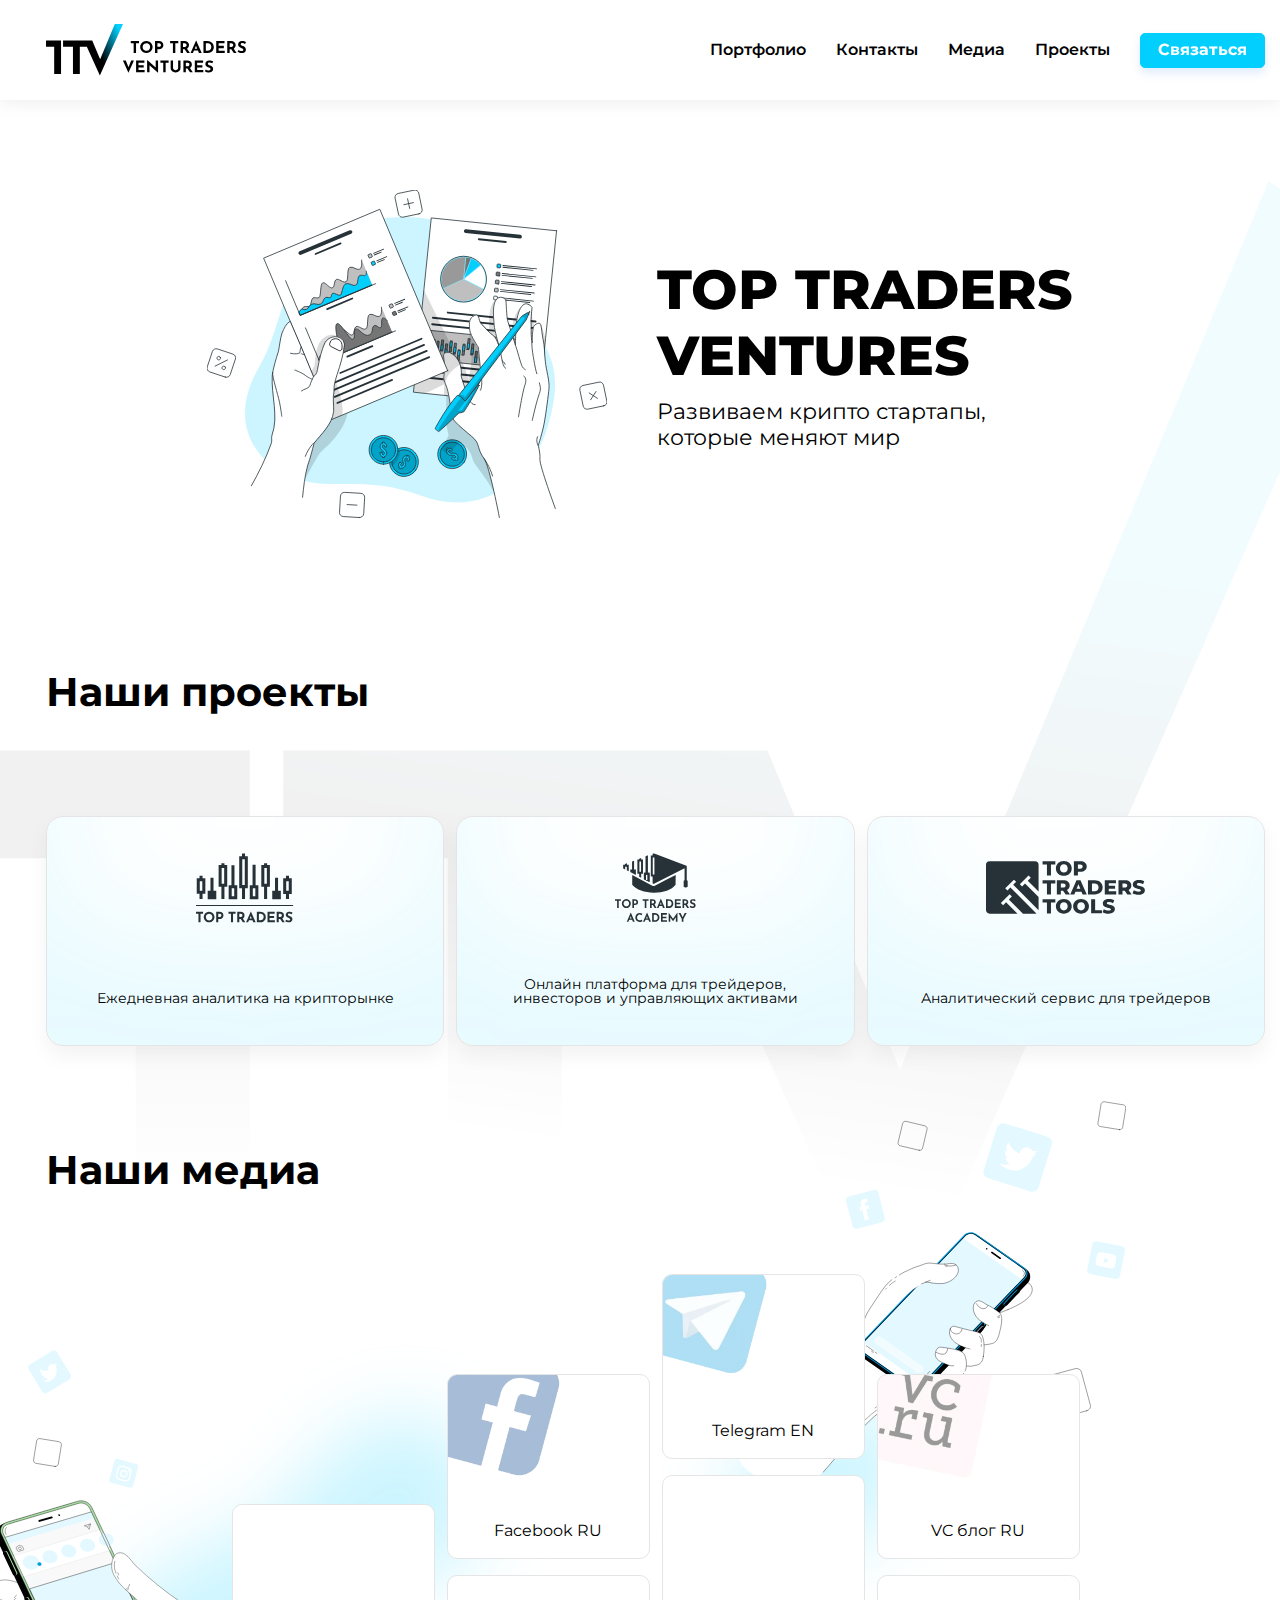
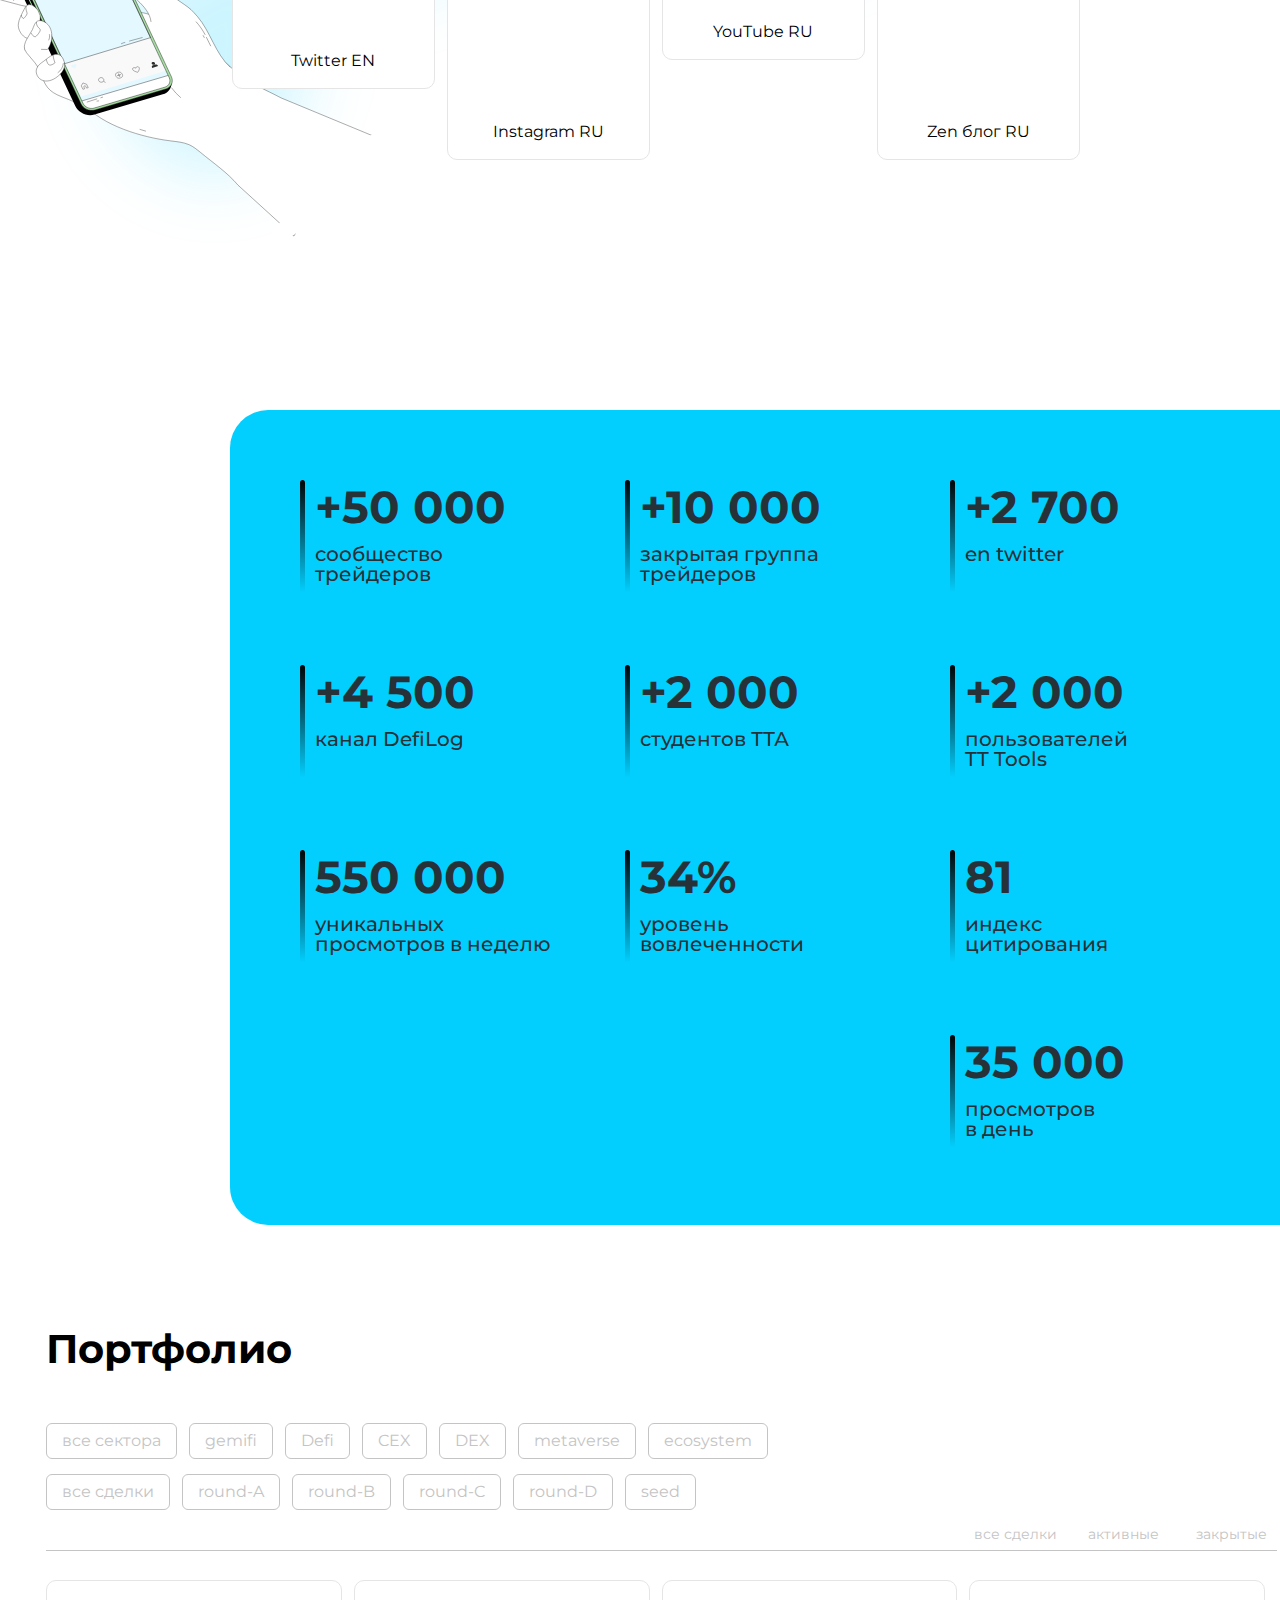
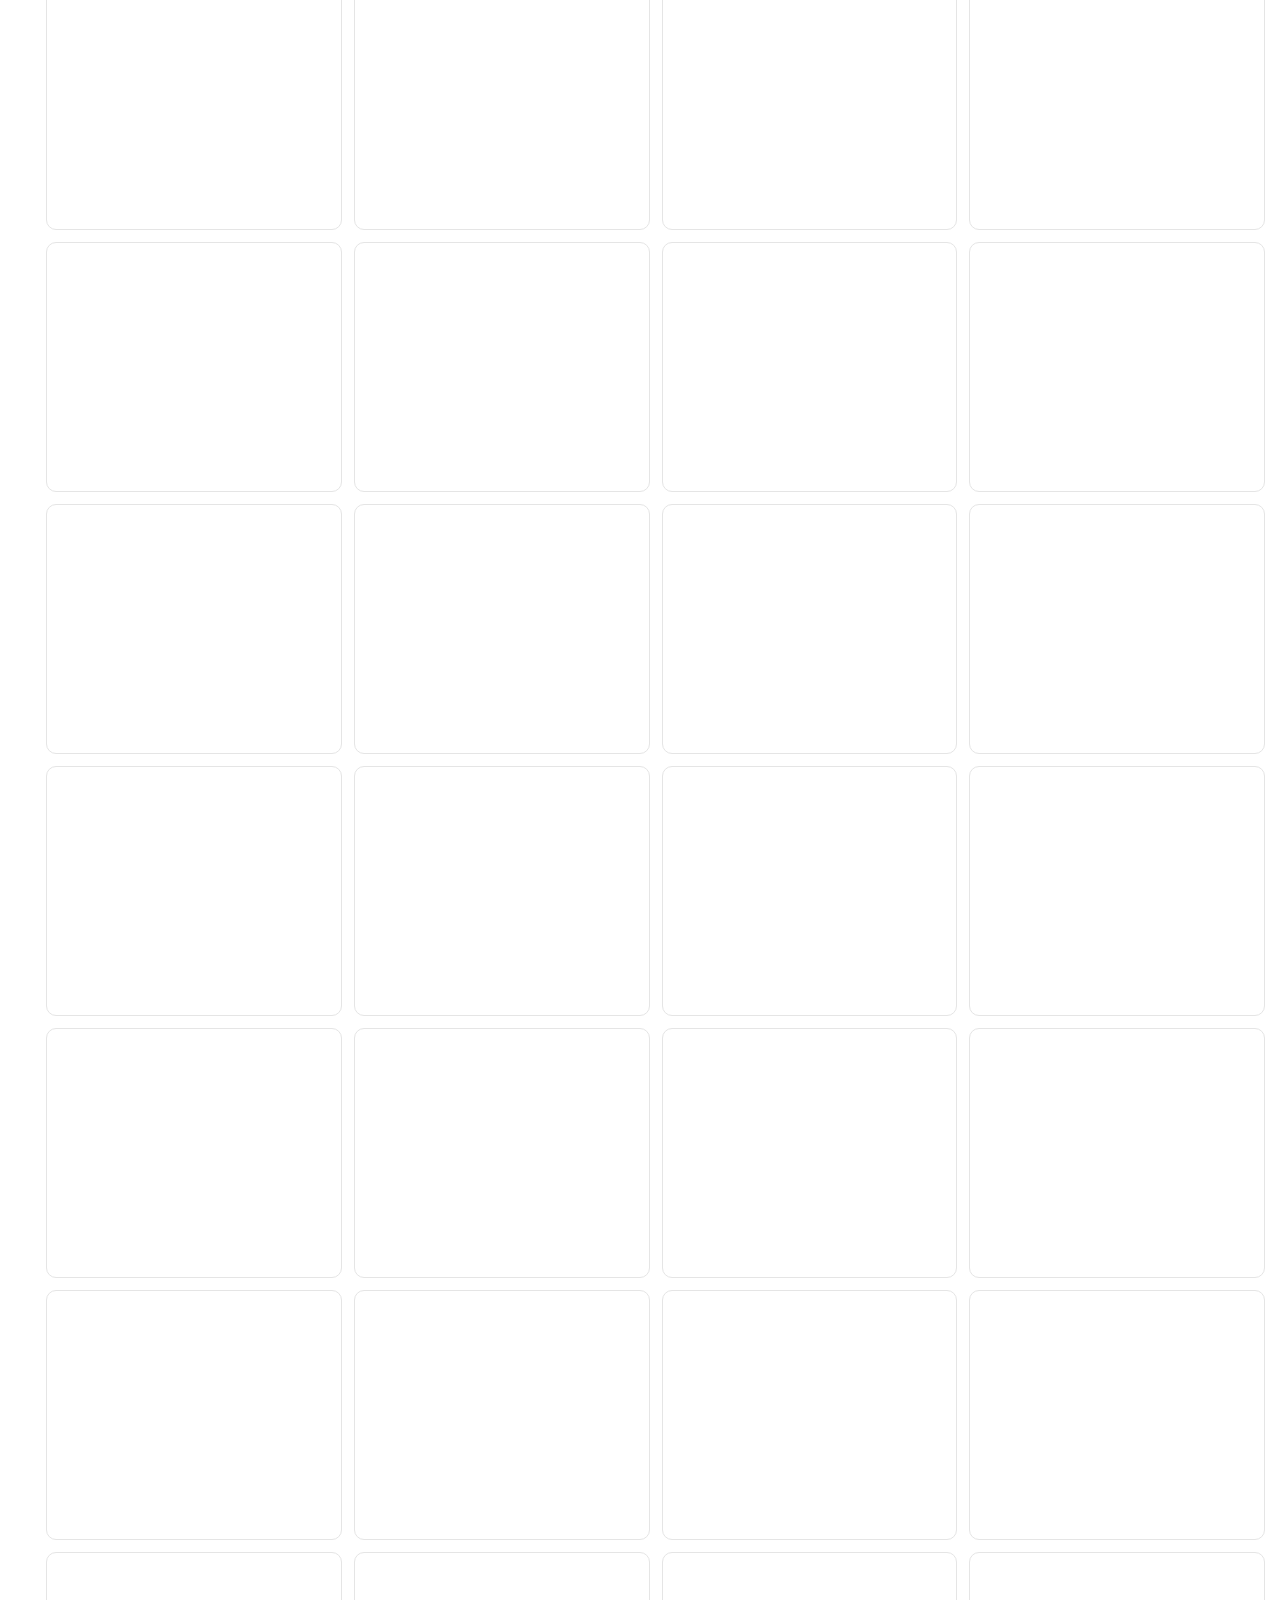
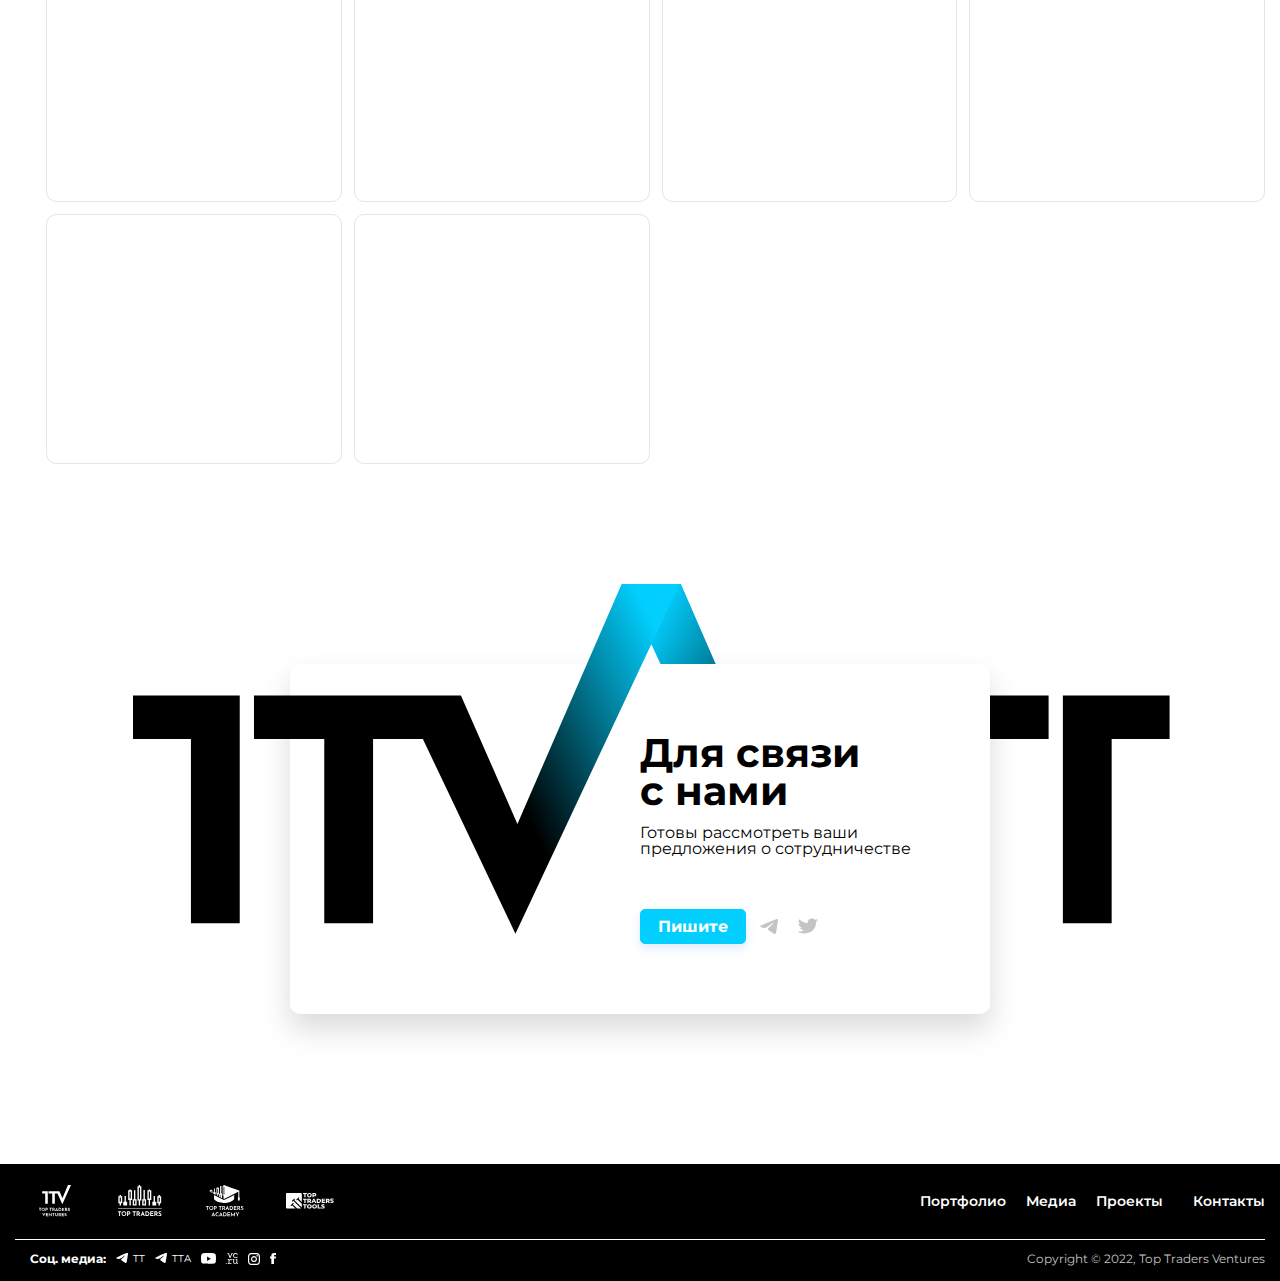
==== commit 8bdc25c2: "fix" ====
--- a/index.html
+++ b/index.html
@@ -196,10 +196,10 @@
             <button class="btn _filter">round-D</button>
             <button class="btn _filter">seed</button>
           </div>
-          <div class="portfolio__filters _lg">
-            <button class="portfolio__filter-lg">все сделки</button>
-            <button class="portfolio__filter-lg">активные</button>
-            <button class="portfolio__filter-lg">закрытые</button>
+          <div class="portfolio__filters _bottom">
+            <button class="portfolio__filter-bottom">все сделки</button>
+            <button class="portfolio__filter-bottom">активные</button>
+            <button class="portfolio__filter-bottom">закрытые</button>
           </div>
           <div class="row portfolio__items">
             <div class="col-12 col-sm-6 col-md-3 portfolio__item-wrap"><a class="portfolio__item" href="#" title="" target="_blank" rel="noopener"><img class="portfolio__item-img lazyload" data-srcset="assets/img/portfolio/1.webp 1x, assets/img/portfolio/1@2.webp 2x, assets/img/portfolio/1.png 1x, assets/img/portfolio/1@2.png 2x" alt="" src="assets/img/preview.png">
@@ -362,10 +362,10 @@
             <div class="footer__media-content"><a class="footer__media-link" href="#" title="telegram" target="_blank" rel="noopener nofollow noreferrer">
                     <svg class="svgsprite _tg footer__media-icon">
                       <use xlink:href="assets/img/sprites/svgsprites.svg#tg"></use>
-                    </svg><span>TT</span></a><a class="footer__media-link" href="#" title="telegram" target="_blank" rel="noopener nofollow noreferrer">
+                    </svg>TT</a><a class="footer__media-link" href="#" title="telegram" target="_blank" rel="noopener nofollow noreferrer">
                     <svg class="svgsprite _tg footer__media-icon">
                       <use xlink:href="assets/img/sprites/svgsprites.svg#tg"></use>
-                    </svg><span>TTA</span></a><a class="footer__media-link" href="#" title="youtube" target="_blank" rel="noopener nofollow noreferrer">
+                    </svg>TTA</a><a class="footer__media-link" href="#" title="youtube" target="_blank" rel="noopener nofollow noreferrer">
                     <svg class="svgsprite _yt footer__media-icon">
                       <use xlink:href="assets/img/sprites/svgsprites.svg#yt"></use>
                     </svg></a><a class="footer__media-link" href="#" title="vc блог" target="_blank" rel="noopener nofollow noreferrer">
--- a/assets/css/common.css
+++ b/assets/css/common.css
@@ -1 +1 @@
-@charset "UTF-8";*,:after,:before{-webkit-box-sizing:border-box;box-sizing:border-box;position:relative}body{margin:0;background-color:#fff;line-height:1;text-rendering:optimizeLegibility;-webkit-text-decoration-skip:objects;text-decoration-skip:objects;-webkit-text-size-adjust:100%;-webkit-font-smoothing:antialiased;-webkit-tap-highlight-color:transparent}:focus{outline:0}blockquote,dd,dl,figure,p{margin:0}blockquote,q{quotes:none}ol,ul{padding:0;margin:0;list-style-type:none}table{border-collapse:collapse;border-spacing:0}b,strong,th{font-weight:inherit}h1,h2,h3,h4,h5,h6{margin:0;font-size:inherit;font-weight:inherit}audio,video{display:block}img{display:block;border:none}iframe{border:none}code,kbd,pre,samp{font-family:monospace,monospace;font-size:inherit}a{background-color:transparent;text-decoration:none}abbr{border:none;text-decoration:none}dfn,em,i{font-style:inherit}mark{background-color:transparent;color:inherit}small{font-size:inherit}sub,sup{position:relative;vertical-align:baseline;font-size:inherit;line-height:0}sub{bottom:-.25em}sup{top:-.5em}button,input,optgroup,select,textarea{padding:0;margin:0;border:none;border-radius:0;-webkit-box-shadow:none;box-shadow:none;background-color:transparent;font:inherit;color:inherit;letter-spacing:inherit}button,input{overflow:visible}button,select{text-align:left;text-transform:none}[type=button],[type=reset],[type=submit],button{cursor:pointer;-webkit-appearance:none}textarea{resize:none;overflow-y:auto;overflow-x:hidden}[type=button]::-moz-focus-inner,[type=reset]::-moz-focus-inner,[type=submit]::-moz-focus-inner,button::-moz-focus-inner{border:none;padding:0}[type=button]:-moz-focusring,[type=reset]:-moz-focusring,[type=submit]:-moz-focusring,button:-moz-focusring{outline:0}[type=number]{-moz-appearance:textfield}[type=number]::-webkit-inner-spin-button,[type=number]::-webkit-outer-spin-button{height:auto;-webkit-appearance:none;margin:0}[type=search]::-webkit-search-decoration{-webkit-appearance:none}[type=search]{outline:0}::-webkit-file-upload-button{-webkit-appearance:button;font:inherit}fieldset{padding:0;margin:0;border:none}legend{display:block;padding:0;white-space:normal}select{-webkit-appearance:none;-moz-appearance:none;appearance:none}select::-ms-expand{display:none}::-moz-placeholder{opacity:1;-moz-transition:opacity .3s;transition:opacity .3s}::-ms-input-placeholder{opacity:1;-ms-transition:opacity .3s;transition:opacity .3s}::placeholder{opacity:1;-webkit-transition:opacity .3s;-o-transition:opacity .3s;transition:opacity .3s}::-webkit-input-placeholder{opacity:1;-webkit-transition:opacity .3s;transition:opacity .3s}:focus::-ms-input-placeholder{opacity:0;opacity:1}:focus::placeholder{opacity:0;opacity:1}:focus::-webkit-input-placeholder{opacity:0;opacity:1}:focus::-moz-placeholder{opacity:0;opacity:1}:focus:-ms-input-placeholder{opacity:0}svg{display:block;width:100%;height:100%;fill:currentColor}[hidden]{display:none}.disabled,:disabled{cursor:not-allowed}::-ms-clear{display:none}:-webkit-autofill{-webkit-box-shadow:0 0 100px #fff inset;box-shadow:0 0 100px #fff inset;-webkit-text-fill-color:currentColor}::-moz-selection{color:#fff;background-color:#1d0d0b}::selection{color:#fff;background-color:#1d0d0b}.clearfix:after{content:'';display:block;clear:both}.visually-hidden{position:absolute;z-index:-1;width:0;height:0;padding:0;margin:0;border:none;overflow:hidden}.contain-pic,.cover-pic{position:absolute;top:0;left:0;width:100%;height:100%}.cover-pic{-o-object-fit:cover;object-fit:cover}.contain-pic{-o-object-fit:contain;object-fit:contain}html{height:100%;font-size:10px;font-family:Montserrat,sans-serif;scroll-behavior:smooth;scroll-padding-top:calc(6.5rem + 1rem)}.body{display:-webkit-box;display:-ms-flexbox;display:flex;-webkit-box-orient:vertical;-webkit-box-direction:normal;-ms-flex-direction:column;flex-direction:column;min-height:100%;background:#fff;color:#000;letter-spacing:normal;line-height:1.2}.body._frozen{overflow:hidden;height:100%}.container{width:100%;margin-right:auto;margin-left:auto}.row{display:-webkit-box;display:-ms-flexbox;display:flex;-ms-flex-wrap:wrap;flex-wrap:wrap}.row>*{position:relative;width:100%}.row.no-gutters{margin-right:0;margin-left:0}.row.no-gutters>.col,.row.no-gutters>[class*=col-]{padding-right:0;padding-left:0}.col-lg,.col-lg-1,.col-lg-10,.col-lg-11,.col-lg-12,.col-lg-2,.col-lg-3,.col-lg-4,.col-lg-5,.col-lg-6,.col-lg-7,.col-lg-8,.col-lg-9,.col-lg-auto,.col-md,.col-md-1,.col-md-10,.col-md-11,.col-md-12,.col-md-2,.col-md-3,.col-md-4,.col-md-5,.col-md-6,.col-md-7,.col-md-8,.col-md-9,.col-md-auto,.col-sm,.col-sm-1,.col-sm-10,.col-sm-11,.col-sm-12,.col-sm-2,.col-sm-3,.col-sm-4,.col-sm-5,.col-sm-6,.col-sm-7,.col-sm-8,.col-sm-9,.col-sm-auto,.col-xl,.col-xl-1,.col-xl-10,.col-xl-11,.col-xl-12,.col-xl-2,.col-xl-3,.col-xl-4,.col-xl-5,.col-xl-6,.col-xl-7,.col-xl-8,.col-xl-9,.col-xl-auto{position:relative;width:100%}.hidden{display:none!important}.text-nowrap{white-space:nowrap}.text-muted{color:rgba(23,23,23,.5)}.text-uppercase{text-transform:uppercase}.color-primary{color:#02cffe!important}.color-secondary{color:#009af0!important}.link,a{cursor:pointer;color:#171717;-webkit-text-decoration:underline solid rgba(23,23,23,.5);text-decoration:underline solid rgba(23,23,23,.5);-webkit-transition-property:color,-webkit-text-decoration-color;-o-transition-property:color,text-decoration-color;transition-property:color,text-decoration-color,-webkit-text-decoration-color;-webkit-transition-duration:.2s;-o-transition-duration:.2s;transition-duration:.2s;-webkit-transition-timing-function:ease-in-out;-o-transition-timing-function:ease-in-out;transition-timing-function:ease-in-out}.link:focus,.link:hover,a:focus,a:hover{color:#02cffe;-webkit-text-decoration-color:rgba(2,207,254,.5);text-decoration-color:rgba(2,207,254,.5)}strong{font-weight:700}::-webkit-input-placeholder{color:rgba(23,23,23,.5)}::-moz-placeholder{color:rgba(23,23,23,.5)}::-ms-input-placeholder{color:rgba(23,23,23,.5)}::placeholder{color:rgba(23,23,23,.5)}.necessaty_fields{display:none!important}.lazyload{visibility:hidden}.fancybox-navigation{position:static}@font-face{font-family:iconfont;src:url(../css/fonts/iconfont/iconfont.eot?1648671537);src:url(../css/fonts/iconfont/iconfont.eot?1648671537#iefix) format("eot"),url(../css/fonts/iconfont/iconfont.woff2?1648671537) format("woff2"),url(../css/fonts/iconfont/iconfont.woff?1648671537) format("woff"),url(../css/fonts/iconfont/iconfont.ttf?1648671537) format("truetype"),url(../css/fonts/iconfont/iconfont.svg?1648671537#iconfont) format("svg");font-display:swap}.icon-fb:before{font-family:iconfont;-webkit-font-smoothing:antialiased;-moz-osx-font-smoothing:grayscale;font-style:normal;font-variant:normal;font-weight:400;speak:none;text-decoration:none;text-transform:none;vertical-align:text-bottom;content:""}.bk{font-size:0}.bk__item{display:inline-block;font-size:10px;line-height:1.2}.bk__item:not(:last-child){margin-right:.5em}.bk__item:not(:last-child):after{content:'/';display:inline-block;margin-left:.5em;color:rgba(23,23,23,.5)}.block{max-width:1920px;margin:0 auto 1rem}.block._mb-small{margin-bottom:.5rem}.block._mb-none{margin-bottom:0}.block._white{background-color:#fff;padding-top:1rem;padding-bottom:1rem}.block._full{max-width:100%}.btn{display:-webkit-box;display:-ms-flexbox;display:flex;-webkit-box-align:center;-ms-flex-align:center;align-items:center;-webkit-box-pack:center;-ms-flex-pack:center;justify-content:center;width:-webkit-fit-content;width:-moz-fit-content;width:fit-content;padding:0 1rem;text-align:center;background-color:#fff;font-size:1.2rem;font-style:normal;cursor:pointer;border-radius:.3rem;-webkit-box-shadow:0 .5rem 1rem rgba(47,128,237,.15);box-shadow:0 .5rem 1rem rgba(47,128,237,.15);border:.1rem solid #000;-webkit-box-sizing:border-box;box-sizing:border-box;height:2.6rem;-webkit-transition-property:background-color,border-color,color;-o-transition-property:background-color,border-color,color;transition-property:background-color,border-color,color;-webkit-transition-duration:.2s;-o-transition-duration:.2s;transition-duration:.2s;-webkit-transition-timing-function:ease-in-out;-o-transition-timing-function:ease-in-out;transition-timing-function:ease-in-out}.btn:focus,.btn:hover{color:#009af0;border-color:#009af0}.btn._primary{color:#fff;background-color:#02cffe;border-color:#02cffe;font-weight:700}.btn._primary:focus,.btn._primary:hover{background-color:#009af0;border-color:#009af0}.btn._filter{color:#c4c4c4;background-color:transparent;border-color:#c4c4c4;padding:0 .8rem;height:2.5rem;-webkit-box-shadow:none;box-shadow:none}.btn._filter:focus,.btn._filter:hover{background-color:#02cffe;border-color:#02cffe;color:#fff;-webkit-box-shadow:0 .5rem 1rem rgba(47,128,237,.15);box-shadow:0 .5rem 1rem rgba(47,128,237,.15)}.btn._filter._active{color:#000;border-color:#000}.btn:disabled{pointer-events:none;background-color:#c4c4c4;border-color:#c4c4c4;color:#fff}.content{overflow:hidden;padding-top:5.6rem}.body.dev .block{padding-left:1rem;padding-right:1rem;border:1px dotted rgba(23,23,23,.5)}.body.dev .block:not(._white){padding-top:1rem;padding-bottom:1rem}.dev-flex{display:-webkit-box;display:-ms-flexbox;display:flex;-ms-flex-wrap:wrap;flex-wrap:wrap}.dev-menu__item{display:block;margin-bottom:1em;page-break-inside:avoid}.dev-col{background-color:grey}.form{width:100%;display:-webkit-box;display:-ms-flexbox;display:flex;-webkit-box-orient:vertical;-webkit-box-direction:normal;-ms-flex-direction:column;flex-direction:column}.form__item{margin-bottom:1.2rem}.form__item:last-of-type{margin-bottom:0}.footer{margin-top:auto;background:#000;z-index:2}.footer__inner{padding:2rem 1.5rem 1.5rem}.footer__menu{display:-webkit-box;display:-ms-flexbox;display:flex;-webkit-box-align:center;-ms-flex-align:center;align-items:center;-webkit-box-pack:center;-ms-flex-pack:center;justify-content:center;margin-bottom:2rem}.footer__link{font-style:normal;font-weight:600;font-size:1.2rem;line-height:250%;text-align:center;color:#fff;width:-webkit-fit-content;width:-moz-fit-content;width:fit-content;margin-right:1.2rem;text-decoration:none;-webkit-transition-property:color;-o-transition-property:color;transition-property:color;-webkit-transition-duration:.2s;-o-transition-duration:.2s;transition-duration:.2s;-webkit-transition-timing-function:ease-in-out;-o-transition-timing-function:ease-in-out;transition-timing-function:ease-in-out}.footer__link:focus,.footer__link:hover{color:#02cffe}.footer__link:last-child{margin-right:0}.footer__projects{margin-bottom:3.5rem;display:-webkit-box;display:-ms-flexbox;display:flex;-webkit-box-align:center;-ms-flex-align:center;align-items:center;-webkit-box-pack:center;-ms-flex-pack:center;justify-content:center}.footer__project{width:5rem;height:3.4rem;margin-right:3rem;border:.1rem solid transparent;-webkit-box-sizing:border-box;box-sizing:border-box;display:block;border-radius:.5rem;-webkit-transition-property:border;-o-transition-property:border;transition-property:border;-webkit-transition-duration:.2s;-o-transition-duration:.2s;transition-duration:.2s;-webkit-transition-timing-function:ease-in-out;-o-transition-timing-function:ease-in-out;transition-timing-function:ease-in-out}.footer__project img{width:100%;height:100%;-o-object-fit:contain;object-fit:contain}.footer__project img[src$='.jpg'],.footer__project img[src$='.png']{mix-blend-mode:multiply}.footer__project:last-child{margin-right:0}.footer__project:focus{border-color:#02cffe}.footer__media{display:-webkit-box;display:-ms-flexbox;display:flex;-webkit-box-align:center;-ms-flex-align:center;align-items:center;-webkit-box-pack:center;-ms-flex-pack:center;justify-content:center}.footer__media-title{font-style:normal;font-weight:700;font-size:1rem;margin-right:1rem;color:#fff;white-space:nowrap}.footer__media-content{display:-webkit-box;display:-ms-flexbox;display:flex;-webkit-box-align:center;-ms-flex-align:center;align-items:center;-ms-flex-wrap:wrap;flex-wrap:wrap;-webkit-box-pack:start;-ms-flex-pack:start;justify-content:flex-start;margin-bottom:-1rem}.footer__media-link{display:-webkit-box;display:-ms-flexbox;display:flex;-webkit-box-align:center;-ms-flex-align:center;align-items:center;-webkit-box-pack:center;-ms-flex-pack:center;justify-content:center;width:-webkit-fit-content;width:-moz-fit-content;width:fit-content;color:#fff;font-weight:400;font-size:1rem;margin-right:1rem;margin-bottom:1rem;text-decoration:none;-webkit-transition-property:color;-o-transition-property:color;transition-property:color;-webkit-transition-duration:.2s;-o-transition-duration:.2s;transition-duration:.2s;-webkit-transition-timing-function:ease-in-out;-o-transition-timing-function:ease-in-out;transition-timing-function:ease-in-out}.footer__media-link span{margin-left:.5rem}.footer__media-link:focus,.footer__media-link:hover{color:#02cffe}.footer__media-icon{height:1.2rem;width:1.5rem}.footer__media-icon._tg{width:1.2rem;height:1rem}.footer__media-icon._yt{width:1.5rem;height:1.1rem}.footer__media-icon._vc{width:1.2rem;height:1.1rem}.footer__media-icon._inst{width:1.2rem;height:1.2rem}.footer__media-icon._fb{width:.6rem;height:1.1rem}.footer__bottom{border-top:.1rem solid #fff;padding-top:1.2rem}.footer__copiright{font-style:normal;font-weight:400;font-size:.8rem;line-height:100%;text-align:center;color:#c4c4c4;margin-top:1rem}.header{position:sticky;z-index:1000;top:0;left:0;width:100%;background-color:#fff;height:6.5rem;-webkit-box-shadow:0 -.1rem 2rem rgba(0,0,0,.1);box-shadow:0 -.1rem 2rem rgba(0,0,0,.1);padding:0 2.6rem 0 1.5rem}.header__inner{height:100%;display:-webkit-box;display:-ms-flexbox;display:flex;-webkit-box-align:center;-ms-flex-align:center;align-items:center;-webkit-box-pack:justify;-ms-flex-pack:justify;justify-content:space-between;position:static}.header__logo{width:9.1rem;height:auto}.header__btn-wrap{display:-webkit-box;display:-ms-flexbox;display:flex;-webkit-box-align:center;-ms-flex-align:center;align-items:center;-webkit-box-pack:justify;-ms-flex-pack:justify;justify-content:space-between}.header__menu-wrap{display:-webkit-box;display:-ms-flexbox;display:flex;-webkit-box-align:center;-ms-flex-align:center;align-items:center;position:static}.input input,.input textarea{width:100%;color:#130d1d;line-height:1.2;height:3.6rem;padding:0 1.8rem;font-size:1.2rem;-webkit-box-shadow:inset .1rem 0 0 #e4f9ff,inset 0 .1rem 0 #e4f9ff,inset -.1rem 0 0 #e4f9ff,inset 0 -.1rem 0 #e4f9ff;box-shadow:inset .1rem 0 0 #e4f9ff,inset 0 .1rem 0 #e4f9ff,inset -.1rem 0 0 #e4f9ff,inset 0 -.1rem 0 #e4f9ff;border-radius:.5rem;background:rgba(243,253,255,.5);-webkit-box-sizing:border-box;box-sizing:border-box;-webkit-transition-property:all;-o-transition-property:all;transition-property:all;-webkit-transition-duration:.2s;-o-transition-duration:.2s;transition-duration:.2s;-webkit-transition-timing-function:ease-in-out;-o-transition-timing-function:ease-in-out;transition-timing-function:ease-in-out}.input input:hover,.input textarea:hover{-webkit-box-shadow:inset .1rem 0 0 #02cffe,inset 0 .1rem 0 #02cffe,inset -.1rem 0 0 #02cffe,inset 0 -.1rem 0 #02cffe;box-shadow:inset .1rem 0 0 #02cffe,inset 0 .1rem 0 #02cffe,inset -.1rem 0 0 #02cffe,inset 0 -.1rem 0 #02cffe;background:#f3fdff}.input input:focus,.input textarea:focus{-webkit-box-shadow:inset .2rem 0 0 #009af0,inset 0 .2rem 0 #009af0,inset -.2rem 0 0 #009af0,inset 0 -.2rem 0 #009af0;box-shadow:inset .2rem 0 0 #009af0,inset 0 .2rem 0 #009af0,inset -.2rem 0 0 #009af0,inset 0 -.2rem 0 #009af0;background:#fff}.input input:disabled,.input textarea:disabled{opacity:.7;pointer-events:none}.input input:required~label:after,.input textarea:required~label:after{content:'*'}.input textarea{height:8rem;padding-top:1.5rem}.input._error input,.input._error textarea{-webkit-box-shadow:inset .1rem 0 0 #eb5757,inset 0 .1rem 0 #eb5757,inset -.1rem 0 0 #eb5757,inset 0 -.1rem 0 #eb5757;box-shadow:inset .1rem 0 0 #eb5757,inset 0 .1rem 0 #eb5757,inset -.1rem 0 0 #eb5757,inset 0 -.1rem 0 #eb5757;background:#f3fdff;color:#eb5757}.input._error label{color:#eb5757}.input label{position:absolute;font-size:1.2rem;left:1.8rem;top:50%;-webkit-transform:translateY(-50%);transform:translateY(-50%);pointer-events:none;color:#8ba8b7;-webkit-transition-property:all;-o-transition-property:all;transition-property:all;-webkit-transition-duration:.2s;-o-transition-duration:.2s;transition-duration:.2s;-webkit-transition-timing-function:ease-in-out;-o-transition-timing-function:ease-in-out;transition-timing-function:ease-in-out}.input label._label-empty{font-size:1.2rem;top:50%;-webkit-transform:translateY(-50%);transform:translateY(-50%)}.input textarea+._label-empty,.input textarea+label{top:1rem;-webkit-transform:none;transform:none}.input input:not(:-moz-placeholder-shown)+label,.input textarea:not(:-moz-placeholder-shown)+label{font-size:70%;top:.3rem;transform:none}.input input:disabled+label,.input input:focus+label,.input input:not(:placeholder-shown)+label,.input textarea:disabled+label,.input textarea:focus+label,.input textarea:not(:placeholder-shown)+label{font-size:70%;top:.3rem;-webkit-transform:none;transform:none}.input input:hover+label,.input textarea:hover+label{color:#92adbb}.input input:focus+label,.input textarea:focus+label{color:#130d1d}.input input:disabled+label{opacity:.7}.input input:focus+._label-empty,.input textarea:focus+._label-empty{font-size:70%;top:.3rem}.menu-toggler .menu-toggler__hamb{padding:0;font:inherit;color:#171717;text-transform:none;background:0 0;border:0;margin:0;overflow:visible;-webkit-transition-property:opacity;-o-transition-property:opacity;transition-property:opacity;-webkit-transition-duration:.15s;-o-transition-duration:.15s;transition-duration:.15s;-webkit-transition-timing-function:linear;-o-transition-timing-function:linear;transition-timing-function:linear}.menu-toggler .menu-toggler__hamb__box{width:19px;height:13px;display:block;position:relative}.menu-toggler .menu-toggler__hamb__inner{background-color:#171717;display:block;width:19px;height:1px;border-radius:0;position:absolute;top:50%;-webkit-transition-duration:.1s;-o-transition-duration:.1s;transition-duration:.1s;-webkit-transition-timing-function:cubic-bezier(.55,.055,.675,.19);-o-transition-timing-function:cubic-bezier(.55,.055,.675,.19);transition-timing-function:cubic-bezier(.55,.055,.675,.19);-webkit-transition-property:-webkit-transform;-o-transition-property:transform;transition-property:transform,-webkit-transform}.menu-toggler .menu-toggler__hamb__inner:after,.menu-toggler .menu-toggler__hamb__inner:before{content:"";display:block;background-color:inherit;width:19px;height:1px;border-radius:0;position:absolute;-webkit-transition-property:-webkit-transform;-o-transition-property:transform;transition-property:transform,-webkit-transform;-webkit-transition-duration:.15s;-o-transition-duration:.15s;transition-duration:.15s;-webkit-transition-timing-function:ease;-o-transition-timing-function:ease;transition-timing-function:ease}.menu-toggler .menu-toggler__hamb__inner:before{top:-6px;-webkit-transition:top .1s .14s,opacity .1s;-o-transition:top .1s .14s,opacity .1s;transition:top .1s .14s,opacity .1s}.menu-toggler .menu-toggler__hamb__inner:after{bottom:-6px;-webkit-transition:bottom .1s .14s,-webkit-transform .1s cubic-bezier(.55,.055,.675,.19);transition:bottom .1s .14s,transform .1s cubic-bezier(.55,.055,.675,.19),-webkit-transform .1s cubic-bezier(.55,.055,.675,.19);-o-transition:bottom .1s .14s,transform .1s cubic-bezier(.55,.055,.675,.19)}.body.menu-open .menu-toggler__hamb__inner{-webkit-transform:rotate(45deg);transform:rotate(45deg);-webkit-transition-delay:.14s;-o-transition-delay:.14s;transition-delay:.14s;-webkit-transition-timing-function:cubic-bezier(.215,.61,.355,1);-o-transition-timing-function:cubic-bezier(.215,.61,.355,1);transition-timing-function:cubic-bezier(.215,.61,.355,1)}.body.menu-open .menu-toggler__hamb__inner:before{top:0;opacity:0;-webkit-transition:top .1s,opacity .1s .14s;-o-transition:top .1s,opacity .1s .14s;transition:top .1s,opacity .1s .14s}.body.menu-open .menu-toggler__hamb__inner:after{bottom:0;-webkit-transform:rotate(-90deg);transform:rotate(-90deg);-webkit-transition:bottom .1s,-webkit-transform .1s cubic-bezier(.215,.61,.355,1) .14s;transition:bottom .1s,transform .1s cubic-bezier(.215,.61,.355,1) .14s,-webkit-transform .1s cubic-bezier(.215,.61,.355,1) .14s;-o-transition:bottom .1s,transform .1s cubic-bezier(.215,.61,.355,1) .14s}.rte h3{font-size:120%;font-weight:700}.rte>*{-webkit-column-break-inside:avoid;-moz-column-break-inside:avoid;break-inside:avoid;margin-bottom:1.5rem}.rte>:last-child{margin-bottom:0}.rte ol li,.rte ul li{padding-left:1rem}.rte ol li:before,.rte ul li:before{position:absolute;left:0}.rte ol li:not(:last-child),.rte ul li:not(:last-child){margin-bottom:.5rem}.rte ul li:before{content:'⋅'}.rte ol{counter-reset:myCounter}.rte ol li:before{counter-increment:myCounter;content:counter(myCounter) "."}.menu{position:absolute;top:100%;left:0;right:0;max-height:calc(100vh - 6.5rem);background-color:#fff;overflow:hidden;-webkit-box-shadow:0 2rem 2rem 0 rgba(0,0,0,.05);box-shadow:0 2rem 2rem 0 rgba(0,0,0,.05);-webkit-transition-property:max-height;-o-transition-property:max-height;transition-property:max-height;-webkit-transition-duration:.2s;-o-transition-duration:.2s;transition-duration:.2s;-webkit-transition-timing-function:ease-in-out;-o-transition-timing-function:ease-in-out;transition-timing-function:ease-in-out}.menu._close{max-height:0}.menu__link{text-decoration:none;font-weight:600;font-size:1.6rem;text-align:center;color:#000;-webkit-transition-property:color;-o-transition-property:color;transition-property:color;-webkit-transition-duration:.2s;-o-transition-duration:.2s;transition-duration:.2s;-webkit-transition-timing-function:ease-in-out;-o-transition-timing-function:ease-in-out;transition-timing-function:ease-in-out}.menu__link:focus,.menu__link:hover{color:#02cffe}.menu__list{margin:0;padding:2.6rem 0 3.7rem;height:100%;overflow:auto}.menu__list-item{text-align:center}.menu__list-item+.menu__list-item{margin-top:2.1rem}.menu-btn{width:1.8rem;height:1.4rem;position:relative;overflow:hidden;display:-webkit-box;display:-ms-flexbox;display:flex;-webkit-box-pack:end;-ms-flex-pack:end;justify-content:flex-end;-webkit-box-align:center;-ms-flex-align:center;align-items:center;cursor:pointer;-ms-flex-negative:0;flex-shrink:0;margin-left:2.1rem}.menu-btn .menu-btn__burger,.menu-btn .menu-btn__burger::after,.menu-btn .menu-btn__burger::before{width:1.8rem;height:.2rem;border-radius:.1rem;background-color:#263238;-webkit-transition-property:all;-o-transition-property:all;transition-property:all;-webkit-transition-duration:.2s;-o-transition-duration:.2s;transition-duration:.2s;-webkit-transition-timing-function:ease-in-out;-o-transition-timing-function:ease-in-out;transition-timing-function:ease-in-out}.menu-btn .menu-btn__burger::after,.menu-btn .menu-btn__burger::before{content:"";position:absolute;right:0}.menu-btn .menu-btn__burger::before{-webkit-transform:translateY(calc(-100% - .35rem));transform:translateY(calc(-100% - .35rem))}.menu-btn .menu-btn__burger::after{-webkit-transform:translateY(calc(100% + .35rem));transform:translateY(calc(100% + .35rem))}.menu-btn._open .menu-btn__burger{width:0;background-color:transparent}.menu-btn._open .menu-btn__burger::before{-webkit-transform:rotate(-45deg);transform:rotate(-45deg)}.menu-btn._open .menu-btn__burger::after{-webkit-transform:rotate(45deg);transform:rotate(45deg)}.modal{position:fixed;top:-100vh;bottom:0;left:0;right:0;background:#fff;z-index:999999;overflow:hidden;-webkit-transform:scale(0);transform:scale(0);opacity:0;visibility:hidden;-webkit-transition-property:opacity,visibility,top,-webkit-transform;-o-transition-property:opacity,transform,visibility,top;transition-property:opacity,transform,visibility,top,-webkit-transform;-webkit-transition-duration:.2s;-o-transition-duration:.2s;transition-duration:.2s;-webkit-transition-timing-function:ease-in-out;-o-transition-timing-function:ease-in-out;transition-timing-function:ease-in-out}.modal._show{opacity:1;-webkit-transform:scale(1);transform:scale(1);visibility:visible;top:0}.title{padding:0 1.5rem;margin-bottom:3.6rem}.title__img{width:100%;max-width:29rem;height:auto;margin:0 auto 2.2rem}.title__h1,.title__h2{text-align:center;margin:0;font-style:normal}.title__h1{font-weight:800;font-size:3rem;margin-bottom:1rem}.title__h2{font-weight:400;font-size:1.4rem}.projects{margin-bottom:4.6rem;padding:0 4rem;position:relative}.projects__inner{margin:0 auto;max-width:128rem}.projects__title{font-style:normal;font-weight:700;font-size:2rem;text-align:center;margin-bottom:3rem}.projects__bg{display:none}.projects__item{min-height:17.8rem;height:100%;background:#fff;-webkit-box-shadow:0 1rem 2rem rgba(0,0,0,.05),inset 0 -10rem 14.2rem rgba(2,207,254,.1);box-shadow:0 1rem 2rem rgba(0,0,0,.05),inset 0 -10rem 14.2rem rgba(2,207,254,.1);border-radius:1.5rem;padding:2.6rem 3rem 3rem;display:-webkit-box;display:-ms-flexbox;display:flex;-webkit-box-orient:vertical;-webkit-box-direction:normal;-ms-flex-direction:column;flex-direction:column;-webkit-box-align:center;-ms-flex-align:center;align-items:center;-webkit-box-pack:justify;-ms-flex-pack:justify;justify-content:space-between;text-decoration:none;border:.1rem solid #e5e5e5;-webkit-box-sizing:border-box;box-sizing:border-box;-webkit-transition-property:border;-o-transition-property:border;transition-property:border;-webkit-transition-duration:.2s;-o-transition-duration:.2s;transition-duration:.2s;-webkit-transition-timing-function:ease-in-out;-o-transition-timing-function:ease-in-out;transition-timing-function:ease-in-out}.projects__item:focus,.projects__item:hover{border-color:#02cffe}.projects__item-wrap+.projects__item-wrap{margin-top:3rem}.projects__item-img{max-width:12rem;height:5.5rem;-o-object-fit:contain;object-fit:contain;margin:0 auto 3rem;-ms-flex-negative:0;flex-shrink:0;width:100%}.projects__item-img[src$='.jpg'],.projects__item-img[src$='.png']{mix-blend-mode:multiply}.projects__item-text{font-style:normal;font-weight:400;font-size:1.2rem;line-height:1;text-align:center;margin:0 auto;color:#000}.media{margin-bottom:6.7rem;padding:0 1.5rem;position:relative}.media__inner{margin:0 auto;max-width:128rem}.media__bg{display:none}.media__title{font-style:normal;font-weight:700;font-size:2rem;text-align:center;margin-bottom:3rem}.media__content{display:grid;grid-template-columns:1fr;grid-gap:.8rem}.media__group{display:grid;grid-gap:.8rem;grid-template-columns:repeat(2,1fr)}.media__item{background:#fff;-webkit-box-shadow:0 .5rem 1rem rgba(47,128,237,.15),inset 0 -3.9rem 5.5rem rgba(2,207,254,.15);box-shadow:0 .5rem 1rem rgba(47,128,237,.15),inset 0 -3.9rem 5.5rem rgba(2,207,254,.15);border-radius:1rem;padding-bottom:1.3rem;min-height:14.1rem;height:100%;display:-webkit-box;display:-ms-flexbox;display:flex;-webkit-box-align:center;-ms-flex-align:center;align-items:center;-webkit-box-pack:justify;-ms-flex-pack:justify;justify-content:space-between;-webkit-box-orient:vertical;-webkit-box-direction:normal;-ms-flex-direction:column;flex-direction:column;width:100%;overflow:hidden;text-decoration:none}.media__item-picture{-ms-flex-item-align:start;align-self:flex-start;-ms-flex-negative:0;flex-shrink:0}.media__item-img{width:100%;max-width:11.3rem;height:9.5rem;-o-object-fit:cover;object-fit:cover;margin-bottom:1rem}.media__item-text{font-style:normal;font-weight:400;font-size:1.6rem;text-align:center;height:100%;display:-webkit-box;display:-ms-flexbox;display:flex;-webkit-box-align:center;-ms-flex-align:center;align-items:center;-webkit-box-pack:center;-ms-flex-pack:center;justify-content:center;color:#000}.statistic{background:#02cffe;margin-bottom:2.5rem;padding:4.5rem 1.5rem}.statistic__inner{display:grid;grid-template-columns:repeat(2,1fr);-webkit-column-gap:.8rem;-moz-column-gap:.8rem;column-gap:.8rem;row-gap:3rem}.statistic__item{color:#263238;padding-left:1rem;min-height:7rem}.statistic__item-title{font-style:normal;font-weight:700;font-size:2.5rem;white-space:nowrap}.statistic__item-text{font-style:normal;font-weight:500;font-size:1.2rem;line-height:1;max-width:12rem}.statistic__item::before{content:'';position:absolute;left:0;top:0;bottom:0;width:.2rem;background:-webkit-gradient(linear,left top,left bottom,color-stop(-2.29%,#000),color-stop(93.89%,rgba(0,0,0,0)));background:-o-linear-gradient(top,#000 -2.29%,rgba(0,0,0,0) 93.89%);background:linear-gradient(180deg,#000 -2.29%,rgba(0,0,0,0) 93.89%);border-radius:1rem}.statistic__bg-picture{position:static}.statistic__bg-bottom,.statistic__bg-main,.statistic__bg-top{position:absolute;pointer-events:none;-webkit-user-select:none;-moz-user-select:none;-ms-user-select:none;user-select:none}.statistic__bg-top{right:0;top:0;-webkit-transform:translateY(-50%);transform:translateY(-50%);width:50%;height:auto}.statistic__bg-bottom{left:0;bottom:0;width:70%;height:auto}.statistic__bg-main{display:none}.feedback{padding-top:14rem;padding-bottom:9rem;overflow:hidden}.feedback__inner{max-width:80vw;min-height:23.7rem;margin-left:auto;display:-webkit-box;display:-ms-flexbox;display:flex;-webkit-box-align:stretch;-ms-flex-align:stretch;align-items:stretch;-webkit-box-pack:stretch;-ms-flex-pack:stretch;justify-content:stretch;z-index:2}.feedback__content{background:#fff;-webkit-box-shadow:0 1.5rem 3rem rgba(0,0,0,.15);box-shadow:0 1.5rem 3rem rgba(0,0,0,.15);border-radius:1rem 0 0 1rem;padding:4rem 1.5rem 5rem 5rem;min-height:100%;display:-webkit-box;display:-ms-flexbox;display:flex;-webkit-box-orient:vertical;-webkit-box-direction:normal;-ms-flex-direction:column;flex-direction:column;-webkit-box-pack:justify;-ms-flex-pack:justify;justify-content:space-between;width:100%}.feedback__title{font-style:normal;font-weight:700;font-size:2rem;line-height:95%;margin-bottom:1rem}.feedback__text{font-style:normal;font-weight:400;font-size:1.2rem;line-height:100%;margin-bottom:2rem}.feedback__btns{display:-webkit-box;display:-ms-flexbox;display:flex;-webkit-box-align:center;-ms-flex-align:center;align-items:center}.feedback__btn{font-size:1.4rem;min-width:9rem;margin-right:1.3rem}.feedback__link{text-decoration:none;font-size:1.2rem;color:#c4c4c4;-webkit-transition-property:color;-o-transition-property:color;transition-property:color;-webkit-transition-duration:.2s;-o-transition-duration:.2s;transition-duration:.2s;-webkit-transition-timing-function:ease-in-out;-o-transition-timing-function:ease-in-out;transition-timing-function:ease-in-out}.feedback__link:focus,.feedback__link:hover{color:#02cffe}.feedback__link-icon{width:1.6rem;height:1.2rem}.feedback__link-icon._tg{width:1.4rem}.feedback__link:last-child{margin-left:1.7rem}.feedback__bg{position:absolute;pointer-events:none;-webkit-user-select:none;-moz-user-select:none;-ms-user-select:none;user-select:none;top:-5rem;height:25rem;width:auto}.feedback__bg-picture{position:static}.feedback__bg._left{right:calc(100% - 8rem)}.feedback__bg._right{left:3.9rem}.feedback__bg._top{top:auto;bottom:0;left:0;right:0;height:auto;width:100%}.portfolio{padding:0 1.5rem;z-index:2}.portfolio__item{height:14.1rem;border:.1rem solid #e5e5e5;-webkit-box-sizing:border-box;box-sizing:border-box;border-radius:1rem;display:-webkit-box;display:-ms-flexbox;display:flex;-webkit-box-align:center;-ms-flex-align:center;align-items:center;-webkit-box-pack:center;-ms-flex-pack:center;justify-content:center;-webkit-box-orient:vertical;-webkit-box-direction:normal;-ms-flex-direction:column;flex-direction:column;background:#fff;width:100%;text-decoration:none;color:#000;-webkit-transition-property:all;-o-transition-property:all;transition-property:all;-webkit-transition-duration:.2s;-o-transition-duration:.2s;transition-duration:.2s;-webkit-transition-timing-function:ease-in-out;-o-transition-timing-function:ease-in-out;transition-timing-function:ease-in-out}.portfolio__item-img{-webkit-filter:grayscale(1);filter:grayscale(1);max-width:12rem;width:100%;height:5rem;-o-object-fit:contain;object-fit:contain;-webkit-transition-property:all;-o-transition-property:all;transition-property:all;-webkit-transition-duration:.2s;-o-transition-duration:.2s;transition-duration:.2s;-webkit-transition-timing-function:ease-in-out;-o-transition-timing-function:ease-in-out;transition-timing-function:ease-in-out}.portfolio__item-btn{-webkit-transform:scale(0);transform:scale(0);position:absolute;bottom:15%;left:0;right:0;margin:auto;pointer-events:none;-webkit-box-shadow:none;box-shadow:none;background:0 0;padding:0 1rem!important;color:#000;-webkit-transition-property:all;-o-transition-property:all;transition-property:all;-webkit-transition-duration:.2s;-o-transition-duration:.2s;transition-duration:.2s;-webkit-transition-timing-function:ease-in-out;-o-transition-timing-function:ease-in-out;transition-timing-function:ease-in-out}.portfolio__item-wrap{margin-bottom:.8rem}.portfolio__item:focus,.portfolio__item:hover{border-color:#02cffe;-webkit-box-shadow:inset 0 0 5rem rgba(2,207,254,.1);box-shadow:inset 0 0 5rem rgba(2,207,254,.1)}.portfolio__item:focus .portfolio__item-btn,.portfolio__item:hover .portfolio__item-btn{-webkit-transform:scale(1);transform:scale(1)}.portfolio__item:focus .portfolio__item-img,.portfolio__item:hover .portfolio__item-img{-webkit-transform:translateY(-50%);transform:translateY(-50%);-webkit-filter:grayscale(0);filter:grayscale(0)}.portfolio__title{font-style:normal;font-weight:700;font-size:2rem;text-align:center;margin-bottom:2.4rem}.portfolio__items{margin-bottom:-.8rem;margin-top:3.6rem}.portfolio__filters{display:-webkit-box;display:-ms-flexbox;display:flex;-webkit-box-align:center;-ms-flex-align:center;align-items:center;-webkit-box-pack:start;-ms-flex-pack:start;justify-content:flex-start;-ms-flex-wrap:wrap;flex-wrap:wrap;margin-right:-.8rem;margin-bottom:-.8rem}.portfolio__filters ._filter{margin-right:.8rem;margin-bottom:.8rem}.portfolio__filters+.portfolio__filters{margin-top:1.8rem}.portfolio__filters._lg{display:none}.feedback-modal__inner{display:-webkit-box;display:-ms-flexbox;display:flex;-webkit-box-orient:vertical;-webkit-box-direction:normal;-ms-flex-direction:column;flex-direction:column;height:100%}.feedback-modal__header{display:-webkit-box;display:-ms-flexbox;display:flex;-webkit-box-orient:vertical;-webkit-box-direction:normal;-ms-flex-direction:column;flex-direction:column;-webkit-box-align:center;-ms-flex-align:center;align-items:center;background:#02cffe;padding:0 2.5rem 2.5rem}.feedback-modal__title{font-style:normal;font-weight:700;font-size:2.5rem;line-height:100%;text-align:center;margin-bottom:3rem}.feedback-modal__links{display:-webkit-box;display:-ms-flexbox;display:flex;-webkit-box-align:center;-ms-flex-align:center;align-items:center;-webkit-box-pack:center;-ms-flex-pack:center;justify-content:center}.feedback-modal__link{color:#fff;font-size:1.9rem;text-decoration:none;-webkit-transition-property:color;-o-transition-property:color;transition-property:color;-webkit-transition-duration:.2s;-o-transition-duration:.2s;transition-duration:.2s;-webkit-transition-timing-function:ease-in-out;-o-transition-timing-function:ease-in-out;transition-timing-function:ease-in-out}.feedback-modal__link-icon{width:2.4rem;height:1.9rem}.feedback-modal__link-icon._tg{width:2.2rem;height:1.8rem}.feedback-modal__link:focus,.feedback-modal__link:hover{color:#c4c4c4}.feedback-modal__link+.feedback-modal__link{margin-left:2.3rem}.feedback-modal__content{height:100%;overflow:auto;padding:4rem}.feedback-modal__picture{position:static}.feedback-modal__img{max-width:29rem;width:100%;height:auto;margin:0 auto 2.7rem}.feedback-modal__close{position:absolute;font-size:3rem;width:3rem;height:3rem;padding:0;right:2.5rem;top:2rem;z-index:2}.feedback-modal__close:focus::after,.feedback-modal__close:focus::before,.feedback-modal__close:hover::after,.feedback-modal__close:hover::before{background:#c4c4c4}.feedback-modal__close::after,.feedback-modal__close::before{content:'';height:100%;width:.1rem;background:#fff;position:absolute;right:50%;top:0;-webkit-transition-property:background;-o-transition-property:background;transition-property:background;-webkit-transition-duration:.2s;-o-transition-duration:.2s;transition-duration:.2s;-webkit-transition-timing-function:ease-in-out;-o-transition-timing-function:ease-in-out;transition-timing-function:ease-in-out}.feedback-modal__close::after{-webkit-transform:rotate(45deg) translateX(-50%);transform:rotate(45deg) translateX(-50%)}.feedback-modal__close::before{-webkit-transform:rotate(-45deg) translateX(50%);transform:rotate(-45deg) translateX(50%)}.feedback-form__submit{margin:1.5rem auto 0}@media (min-width:320px){.container{max-width:100%;padding-right:25px;padding-left:25px}.row{margin-right:-4px;margin-left:-4px}.col-lg,.col-lg-1,.col-lg-10,.col-lg-11,.col-lg-12,.col-lg-2,.col-lg-3,.col-lg-4,.col-lg-5,.col-lg-6,.col-lg-7,.col-lg-8,.col-lg-9,.col-lg-auto,.col-md,.col-md-1,.col-md-10,.col-md-11,.col-md-12,.col-md-2,.col-md-3,.col-md-4,.col-md-5,.col-md-6,.col-md-7,.col-md-8,.col-md-9,.col-md-auto,.col-sm,.col-sm-1,.col-sm-10,.col-sm-11,.col-sm-12,.col-sm-2,.col-sm-3,.col-sm-4,.col-sm-5,.col-sm-6,.col-sm-7,.col-sm-8,.col-sm-9,.col-sm-auto,.col-xl,.col-xl-1,.col-xl-10,.col-xl-11,.col-xl-12,.col-xl-2,.col-xl-3,.col-xl-4,.col-xl-5,.col-xl-6,.col-xl-7,.col-xl-8,.col-xl-9,.col-xl-auto,.row>*{padding-right:4px;padding-left:4px}.col-sm{-ms-flex-preferred-size:0;flex-basis:0;-webkit-box-flex:1;-ms-flex-positive:1;flex-grow:1;min-width:0;max-width:100%}.row-cols-sm-1>*{-webkit-box-flex:0;-ms-flex:0 0 100%;flex:0 0 100%;max-width:100%}.row-cols-sm-2>*{-webkit-box-flex:0;-ms-flex:0 0 50%;flex:0 0 50%;max-width:50%}.row-cols-sm-3>*{-webkit-box-flex:0;-ms-flex:0 0 33.33333%;flex:0 0 33.33333%;max-width:33.33333%}.row-cols-sm-4>*{-webkit-box-flex:0;-ms-flex:0 0 25%;flex:0 0 25%;max-width:25%}.row-cols-sm-5>*{-webkit-box-flex:0;-ms-flex:0 0 20%;flex:0 0 20%;max-width:20%}.row-cols-sm-6>*{-webkit-box-flex:0;-ms-flex:0 0 16.66667%;flex:0 0 16.66667%;max-width:16.66667%}.row-cols-sm-7>*{-webkit-box-flex:0;-ms-flex:0 0 14.28571%;flex:0 0 14.28571%;max-width:14.28571%}.row-cols-sm-8>*{-webkit-box-flex:0;-ms-flex:0 0 12.5%;flex:0 0 12.5%;max-width:12.5%}.row-cols-sm-9>*{-webkit-box-flex:0;-ms-flex:0 0 11.11111%;flex:0 0 11.11111%;max-width:11.11111%}.row-cols-sm-10>*{-webkit-box-flex:0;-ms-flex:0 0 10%;flex:0 0 10%;max-width:10%}.row-cols-sm-11>*{-webkit-box-flex:0;-ms-flex:0 0 9.09091%;flex:0 0 9.09091%;max-width:9.09091%}.row-cols-sm-12>*{-webkit-box-flex:0;-ms-flex:0 0 8.33333%;flex:0 0 8.33333%;max-width:8.33333%}.col-sm-auto{-webkit-box-flex:0;-ms-flex:0 0 auto;flex:0 0 auto;width:auto;max-width:100%}.col-sm-1{-webkit-box-flex:0;-ms-flex:0 0 8.33333%;flex:0 0 8.33333%;max-width:8.33333%}.col-sm-2{-webkit-box-flex:0;-ms-flex:0 0 16.66667%;flex:0 0 16.66667%;max-width:16.66667%}.col-sm-3{-webkit-box-flex:0;-ms-flex:0 0 25%;flex:0 0 25%;max-width:25%}.col-sm-4{-webkit-box-flex:0;-ms-flex:0 0 33.33333%;flex:0 0 33.33333%;max-width:33.33333%}.col-sm-5{-webkit-box-flex:0;-ms-flex:0 0 41.66667%;flex:0 0 41.66667%;max-width:41.66667%}.col-sm-6{-webkit-box-flex:0;-ms-flex:0 0 50%;flex:0 0 50%;max-width:50%}.col-sm-7{-webkit-box-flex:0;-ms-flex:0 0 58.33333%;flex:0 0 58.33333%;max-width:58.33333%}.col-sm-8{-webkit-box-flex:0;-ms-flex:0 0 66.66667%;flex:0 0 66.66667%;max-width:66.66667%}.col-sm-9{-webkit-box-flex:0;-ms-flex:0 0 75%;flex:0 0 75%;max-width:75%}.col-sm-10{-webkit-box-flex:0;-ms-flex:0 0 83.33333%;flex:0 0 83.33333%;max-width:83.33333%}.col-sm-11{-webkit-box-flex:0;-ms-flex:0 0 91.66667%;flex:0 0 91.66667%;max-width:91.66667%}.col-sm-12{-webkit-box-flex:0;-ms-flex:0 0 100%;flex:0 0 100%;max-width:100%}.offset-sm-0{margin-left:0}.offset-sm-1{margin-left:8.33333%}.offset-sm-2{margin-left:16.66667%}.offset-sm-3{margin-left:25%}.offset-sm-4{margin-left:33.33333%}.offset-sm-5{margin-left:41.66667%}.offset-sm-6{margin-left:50%}.offset-sm-7{margin-left:58.33333%}.offset-sm-8{margin-left:66.66667%}.offset-sm-9{margin-left:75%}.offset-sm-10{margin-left:83.33333%}.offset-sm-11{margin-left:91.66667%}}@media (min-width:768px){html{scroll-padding-top:calc(6.8rem + 1rem)}.container{max-width:100%;padding-right:50px;padding-left:50px}.row{margin-right:-5px;margin-left:-5px}.col-lg,.col-lg-1,.col-lg-10,.col-lg-11,.col-lg-12,.col-lg-2,.col-lg-3,.col-lg-4,.col-lg-5,.col-lg-6,.col-lg-7,.col-lg-8,.col-lg-9,.col-lg-auto,.col-md,.col-md-1,.col-md-10,.col-md-11,.col-md-12,.col-md-2,.col-md-3,.col-md-4,.col-md-5,.col-md-6,.col-md-7,.col-md-8,.col-md-9,.col-md-auto,.col-sm,.col-sm-1,.col-sm-10,.col-sm-11,.col-sm-12,.col-sm-2,.col-sm-3,.col-sm-4,.col-sm-5,.col-sm-6,.col-sm-7,.col-sm-8,.col-sm-9,.col-sm-auto,.col-xl,.col-xl-1,.col-xl-10,.col-xl-11,.col-xl-12,.col-xl-2,.col-xl-3,.col-xl-4,.col-xl-5,.col-xl-6,.col-xl-7,.col-xl-8,.col-xl-9,.col-xl-auto,.row>*{padding-right:5px;padding-left:5px}.col-md{-ms-flex-preferred-size:0;flex-basis:0;-webkit-box-flex:1;-ms-flex-positive:1;flex-grow:1;min-width:0;max-width:100%}.row-cols-md-1>*{-webkit-box-flex:0;-ms-flex:0 0 100%;flex:0 0 100%;max-width:100%}.row-cols-md-2>*{-webkit-box-flex:0;-ms-flex:0 0 50%;flex:0 0 50%;max-width:50%}.row-cols-md-3>*{-webkit-box-flex:0;-ms-flex:0 0 33.33333%;flex:0 0 33.33333%;max-width:33.33333%}.row-cols-md-4>*{-webkit-box-flex:0;-ms-flex:0 0 25%;flex:0 0 25%;max-width:25%}.row-cols-md-5>*{-webkit-box-flex:0;-ms-flex:0 0 20%;flex:0 0 20%;max-width:20%}.row-cols-md-6>*{-webkit-box-flex:0;-ms-flex:0 0 16.66667%;flex:0 0 16.66667%;max-width:16.66667%}.row-cols-md-7>*{-webkit-box-flex:0;-ms-flex:0 0 14.28571%;flex:0 0 14.28571%;max-width:14.28571%}.row-cols-md-8>*{-webkit-box-flex:0;-ms-flex:0 0 12.5%;flex:0 0 12.5%;max-width:12.5%}.row-cols-md-9>*{-webkit-box-flex:0;-ms-flex:0 0 11.11111%;flex:0 0 11.11111%;max-width:11.11111%}.row-cols-md-10>*{-webkit-box-flex:0;-ms-flex:0 0 10%;flex:0 0 10%;max-width:10%}.row-cols-md-11>*{-webkit-box-flex:0;-ms-flex:0 0 9.09091%;flex:0 0 9.09091%;max-width:9.09091%}.row-cols-md-12>*{-webkit-box-flex:0;-ms-flex:0 0 8.33333%;flex:0 0 8.33333%;max-width:8.33333%}.col-md-auto{-webkit-box-flex:0;-ms-flex:0 0 auto;flex:0 0 auto;width:auto;max-width:100%}.col-md-1{-webkit-box-flex:0;-ms-flex:0 0 8.33333%;flex:0 0 8.33333%;max-width:8.33333%}.col-md-2{-webkit-box-flex:0;-ms-flex:0 0 16.66667%;flex:0 0 16.66667%;max-width:16.66667%}.col-md-3{-webkit-box-flex:0;-ms-flex:0 0 25%;flex:0 0 25%;max-width:25%}.col-md-4{-webkit-box-flex:0;-ms-flex:0 0 33.33333%;flex:0 0 33.33333%;max-width:33.33333%}.col-md-5{-webkit-box-flex:0;-ms-flex:0 0 41.66667%;flex:0 0 41.66667%;max-width:41.66667%}.col-md-6{-webkit-box-flex:0;-ms-flex:0 0 50%;flex:0 0 50%;max-width:50%}.col-md-7{-webkit-box-flex:0;-ms-flex:0 0 58.33333%;flex:0 0 58.33333%;max-width:58.33333%}.col-md-8{-webkit-box-flex:0;-ms-flex:0 0 66.66667%;flex:0 0 66.66667%;max-width:66.66667%}.col-md-9{-webkit-box-flex:0;-ms-flex:0 0 75%;flex:0 0 75%;max-width:75%}.col-md-10{-webkit-box-flex:0;-ms-flex:0 0 83.33333%;flex:0 0 83.33333%;max-width:83.33333%}.col-md-11{-webkit-box-flex:0;-ms-flex:0 0 91.66667%;flex:0 0 91.66667%;max-width:91.66667%}.col-md-12{-webkit-box-flex:0;-ms-flex:0 0 100%;flex:0 0 100%;max-width:100%}.offset-md-0{margin-left:0}.offset-md-1{margin-left:8.33333%}.offset-md-2{margin-left:16.66667%}.offset-md-3{margin-left:25%}.offset-md-4{margin-left:33.33333%}.offset-md-5{margin-left:41.66667%}.offset-md-6{margin-left:50%}.offset-md-7{margin-left:58.33333%}.offset-md-8{margin-left:66.66667%}.offset-md-9{margin-left:75%}.offset-md-10{margin-left:83.33333%}.offset-md-11{margin-left:91.66667%}.hidden-md{display:none!important}.block{margin-bottom:2rem}.block._mb-small{margin-bottom:1rem}.block._white{padding-top:2rem;padding-bottom:2rem}.btn{border-radius:.5rem;padding:0 2.5rem;height:2.7rem}.btn._filter{padding:0 1.5rem;font-size:1.6rem;height:3.6rem;border-radius:.6rem}.content{padding-top:7.6rem}.dev-menu{-webkit-column-count:2;-moz-column-count:2;column-count:2}.footer__menu,.footer__projects{margin:0}.footer__project{margin-right:3.5rem}.footer__top{display:-webkit-box;display:-ms-flexbox;display:flex;-webkit-box-orient:horizontal;-webkit-box-direction:reverse;-ms-flex-direction:row-reverse;flex-direction:row-reverse;-webkit-box-pack:justify;-ms-flex-pack:justify;justify-content:space-between;-webkit-box-align:center;-ms-flex-align:center;align-items:center;padding-left:1.5rem;margin-bottom:2rem}.footer__bottom{display:-webkit-box;display:-ms-flexbox;display:flex;-webkit-box-pack:justify;-ms-flex-pack:justify;justify-content:space-between;-webkit-box-align:center;-ms-flex-align:center;align-items:center;padding-left:1.5rem}.footer__copiright{margin:0;font-size:1rem}.header{height:6.8rem;padding:0 1.5rem 0 4.6rem}.header__inner{max-width:128rem;margin:0 auto}.header__logo{width:11.8rem}.input input,.input label,.input label._label-empty,.input textarea{font-size:1.4rem}.menu__link{font-size:1.2rem}.menu__list-item+.menu__list-item{margin-top:0}.menu__list-item{margin-right:1rem}.menu__list-item._portfolio{-webkit-box-ordinal-group:2;-ms-flex-order:1;order:1}.menu__list-item._feedback{-webkit-box-ordinal-group:3;-ms-flex-order:2;order:2}.menu__list-item._media{-webkit-box-ordinal-group:4;-ms-flex-order:3;order:3}.menu__list-item._projects{-webkit-box-ordinal-group:5;-ms-flex-order:4;order:4}.menu__list{display:-webkit-box;display:-ms-flexbox;display:flex;padding:0}.menu{position:static;max-height:unset!important;-webkit-box-shadow:none;box-shadow:none;height:auto!important}.menu-btn{display:none}.title__inner{display:-webkit-box;display:-ms-flexbox;display:flex;-webkit-box-align:center;-ms-flex-align:center;align-items:center;-webkit-box-pack:center;-ms-flex-pack:center;justify-content:center;max-width:112.8rem;margin:0 auto}.title{padding:0 3.7rem;margin-bottom:11.2rem}.title__img{margin-bottom:0;margin-right:3rem;margin-left:0;max-width:32.2rem;-ms-flex-negative:0;flex-shrink:0}.title__h1,.title__h2{text-align:left}.title__h1{font-size:4rem}.title__h2{font-size:2rem}.projects{margin-bottom:6.6rem;padding:0 1.5rem}.projects__title{font-size:2.5rem;text-align:left;margin-bottom:7.6rem}.projects__bg{display:block;position:absolute;left:0;top:-37vw;width:100%;height:auto;pointer-events:none;-webkit-user-select:none;-moz-user-select:none;-ms-user-select:none;user-select:none}.projects__item-wrap+.projects__item-wrap{margin-top:0}.projects__item-wrap:nth-child(n+4){margin-top:1rem}.media{margin-bottom:13rem;padding:0 1.5rem}.media__bg._tablet{display:block;position:absolute;left:0;top:3rem;width:100%;height:auto;pointer-events:none;-webkit-user-select:none;-moz-user-select:none;-ms-user-select:none;user-select:none}.media__title{font-size:2.5rem;text-align:left;margin-bottom:7.1rem}.media__content{grid-template-columns:repeat(2,1fr);grid-gap:1rem}.media__group{grid-gap:1rem}.media__group:last-child{grid-column:2/3;grid-row:1/2}.media__item{padding-bottom:1.7rem;min-height:17.6rem}.media__item-img{max-width:14.1rem;height:11.8rem;margin-bottom:1.3rem}.media__item-text{font-weight:600;font-size:1.4rem}.statistic__inner{grid-template-columns:repeat(3,1fr);grid-gap:6.5rem}.statistic{margin-bottom:4.7rem;padding:6rem 5.6rem}.statistic__item{min-height:7.5rem}.statistic__item._penult{grid-column:2/3}.statistic__item._last,.statistic__item:last-child{grid-column:3/4}.statistic__item-title{font-size:3.5rem;margin-bottom:.6rem}.statistic__item-text{font-size:1.4rem;max-width:unset}.statistic__bg-bottom{width:100%}.statistic__bg-main{display:block;left:0;top:50%;right:0;width:100vw;height:auto;z-index:1}.feedback{padding-bottom:11rem}.feedback__inner{margin:0 auto;max-width:61.4rem}.feedback__content{border-radius:1rem;padding-left:50%}.feedback__title{font-size:3rem}.feedback__text{margin-bottom:1rem}.feedback__btn{margin-right:1.4rem}.feedback__link{font-size:1.5rem}.feedback__link-icon{width:1.9rem;height:1.5rem}.feedback__link-icon._tg{width:1.7rem;height:1.4rem}.feedback__link:last-child{margin-left:2rem}.feedback__bg._left{right:calc(50% - 2rem)}.feedback__bg._right{left:calc(50% - 2.1rem)}.portfolio__item{height:17.8rem}.portfolio__item-img{max-width:15.4rem;height:6.4rem}.portfolio__item-wrap{margin-bottom:1rem}.portfolio__title{font-size:2.5rem;text-align:left;margin-bottom:2.2rem}.portfolio__items{margin-bottom:-1rem;margin-top:4.1rem}.portfolio__filters{margin-right:-1rem;margin-bottom:-1rem}.portfolio__filters ._filter{margin-right:1rem;margin-bottom:1rem}.portfolio__filters+.portfolio__filters{margin-top:1rem}.feedback-modal__inner{-webkit-box-orient:horizontal;-webkit-box-direction:normal;-ms-flex-direction:row;flex-direction:row}.feedback-modal__header{padding-right:6rem;-webkit-box-align:end;-ms-flex-align:end;align-items:flex-end;padding-top:9rem;width:50%}.feedback-modal__title{font-size:4rem;margin-bottom:1rem;text-align:right}.feedback-modal__content{padding-top:9rem;padding-left:7rem;width:50%;display:-webkit-box;display:-ms-flexbox;display:flex;-webkit-box-align:center;-ms-flex-align:center;align-items:center}.feedback-modal__img{position:absolute;left:0;bottom:1.6rem;max-width:35.5rem;margin:0}.feedback-modal__close{right:3rem}.feedback-modal__close:focus::after,.feedback-modal__close:focus::before,.feedback-modal__close:hover::after,.feedback-modal__close:hover::before{background:#02cffe}.feedback-modal__close::after,.feedback-modal__close::before{background:#e5e5e5}.feedback-form__submit{margin-left:0}}@media (min-width:768px) and (max-height:500px){.feedback-modal__content{-webkit-box-align:start;-ms-flex-align:start;align-items:flex-start}.feedback-modal__img{top:23rem}}@media (min-width:1280px){html{scroll-padding-top:calc(10rem + 1rem)}.container{max-width:1170px;padding-right:0;padding-left:0}.row{margin-right:-6px;margin-left:-6px}.col-lg,.col-lg-1,.col-lg-10,.col-lg-11,.col-lg-12,.col-lg-2,.col-lg-3,.col-lg-4,.col-lg-5,.col-lg-6,.col-lg-7,.col-lg-8,.col-lg-9,.col-lg-auto,.col-md,.col-md-1,.col-md-10,.col-md-11,.col-md-12,.col-md-2,.col-md-3,.col-md-4,.col-md-5,.col-md-6,.col-md-7,.col-md-8,.col-md-9,.col-md-auto,.col-sm,.col-sm-1,.col-sm-10,.col-sm-11,.col-sm-12,.col-sm-2,.col-sm-3,.col-sm-4,.col-sm-5,.col-sm-6,.col-sm-7,.col-sm-8,.col-sm-9,.col-sm-auto,.col-xl,.col-xl-1,.col-xl-10,.col-xl-11,.col-xl-12,.col-xl-2,.col-xl-3,.col-xl-4,.col-xl-5,.col-xl-6,.col-xl-7,.col-xl-8,.col-xl-9,.col-xl-auto,.row>*{padding-right:6px;padding-left:6px}.col-lg{-ms-flex-preferred-size:0;flex-basis:0;-webkit-box-flex:1;-ms-flex-positive:1;flex-grow:1;min-width:0;max-width:100%}.row-cols-lg-1>*{-webkit-box-flex:0;-ms-flex:0 0 100%;flex:0 0 100%;max-width:100%}.row-cols-lg-2>*{-webkit-box-flex:0;-ms-flex:0 0 50%;flex:0 0 50%;max-width:50%}.row-cols-lg-3>*{-webkit-box-flex:0;-ms-flex:0 0 33.33333%;flex:0 0 33.33333%;max-width:33.33333%}.row-cols-lg-4>*{-webkit-box-flex:0;-ms-flex:0 0 25%;flex:0 0 25%;max-width:25%}.row-cols-lg-5>*{-webkit-box-flex:0;-ms-flex:0 0 20%;flex:0 0 20%;max-width:20%}.row-cols-lg-6>*{-webkit-box-flex:0;-ms-flex:0 0 16.66667%;flex:0 0 16.66667%;max-width:16.66667%}.row-cols-lg-7>*{-webkit-box-flex:0;-ms-flex:0 0 14.28571%;flex:0 0 14.28571%;max-width:14.28571%}.row-cols-lg-8>*{-webkit-box-flex:0;-ms-flex:0 0 12.5%;flex:0 0 12.5%;max-width:12.5%}.row-cols-lg-9>*{-webkit-box-flex:0;-ms-flex:0 0 11.11111%;flex:0 0 11.11111%;max-width:11.11111%}.row-cols-lg-10>*{-webkit-box-flex:0;-ms-flex:0 0 10%;flex:0 0 10%;max-width:10%}.row-cols-lg-11>*{-webkit-box-flex:0;-ms-flex:0 0 9.09091%;flex:0 0 9.09091%;max-width:9.09091%}.row-cols-lg-12>*{-webkit-box-flex:0;-ms-flex:0 0 8.33333%;flex:0 0 8.33333%;max-width:8.33333%}.col-lg-auto{-webkit-box-flex:0;-ms-flex:0 0 auto;flex:0 0 auto;width:auto;max-width:100%}.col-lg-1{-webkit-box-flex:0;-ms-flex:0 0 8.33333%;flex:0 0 8.33333%;max-width:8.33333%}.col-lg-2{-webkit-box-flex:0;-ms-flex:0 0 16.66667%;flex:0 0 16.66667%;max-width:16.66667%}.col-lg-3{-webkit-box-flex:0;-ms-flex:0 0 25%;flex:0 0 25%;max-width:25%}.col-lg-4{-webkit-box-flex:0;-ms-flex:0 0 33.33333%;flex:0 0 33.33333%;max-width:33.33333%}.col-lg-5{-webkit-box-flex:0;-ms-flex:0 0 41.66667%;flex:0 0 41.66667%;max-width:41.66667%}.col-lg-6{-webkit-box-flex:0;-ms-flex:0 0 50%;flex:0 0 50%;max-width:50%}.col-lg-7{-webkit-box-flex:0;-ms-flex:0 0 58.33333%;flex:0 0 58.33333%;max-width:58.33333%}.col-lg-8{-webkit-box-flex:0;-ms-flex:0 0 66.66667%;flex:0 0 66.66667%;max-width:66.66667%}.col-lg-9{-webkit-box-flex:0;-ms-flex:0 0 75%;flex:0 0 75%;max-width:75%}.col-lg-10{-webkit-box-flex:0;-ms-flex:0 0 83.33333%;flex:0 0 83.33333%;max-width:83.33333%}.col-lg-11{-webkit-box-flex:0;-ms-flex:0 0 91.66667%;flex:0 0 91.66667%;max-width:91.66667%}.col-lg-12{-webkit-box-flex:0;-ms-flex:0 0 100%;flex:0 0 100%;max-width:100%}.offset-lg-0{margin-left:0}.offset-lg-1{margin-left:8.33333%}.offset-lg-2{margin-left:16.66667%}.offset-lg-3{margin-left:25%}.offset-lg-4{margin-left:33.33333%}.offset-lg-5{margin-left:41.66667%}.offset-lg-6{margin-left:50%}.offset-lg-7{margin-left:58.33333%}.offset-lg-8{margin-left:66.66667%}.offset-lg-9{margin-left:75%}.offset-lg-10{margin-left:83.33333%}.offset-lg-11{margin-left:91.66667%}.hidden-lg{display:none!important}.block{margin-bottom:3rem}.block._mb-small{margin-bottom:1.5rem}.block._white{padding-top:3rem;padding-bottom:3rem}.btn{padding:0 1.7rem;font-size:1.6rem;height:3.5rem}.content{padding-top:9rem}.dev-menu{-webkit-column-count:4;-moz-column-count:4;column-count:4}.form__item{margin-bottom:1.5rem}.footer__inner{max-width:128rem;margin:0 auto}.footer__link{font-size:1.4rem;margin-right:2rem}.footer__link:last-child{margin-left:1rem}.footer__copiright,.footer__media-title{font-size:1.2rem}.header{height:10rem}.header__logo{width:20rem}.input input,.input textarea{height:4rem;padding:0 2rem}.input textarea{height:10rem;padding-top:1.5rem}.input label{left:2rem}.menu__link{font-size:1.6rem}.menu__list-item{margin-right:3rem}.title{margin-bottom:15rem}.title__img{max-width:40rem;margin-right:5rem}.title__h1{font-size:5.5rem}.title__h2{font-size:2.2rem}.projects{margin-bottom:10rem;padding:0 1.5rem 0 4.6rem}.projects__title{font-size:4rem;margin-bottom:10rem}.projects__bg{top:-38vw}.projects__item{min-height:23rem;border-radius:1.7rem;padding:3.6rem 4rem 4rem}.projects__item-wrap:nth-child(n+4){margin-top:1.2rem}.projects__item-img{max-width:16rem;height:7rem}.projects__item-text{font-size:1.4rem}.media{margin-bottom:25rem;padding:0 1.5rem 0 4.6rem}.media__bg._tablet{display:none}.media__bg._desktop{display:block;position:absolute;left:-20rem;top:-5vh;max-width:170rem;height:auto;pointer-events:none;-webkit-user-select:none;-moz-user-select:none;-ms-user-select:none;user-select:none;width:100vw}.media__title{font-size:4rem;margin-bottom:18rem}.media__content{-webkit-column-gap:1.2rem;-moz-column-gap:1.2rem;column-gap:1.2rem;row-gap:1.6rem;grid-template-columns:repeat(4,1fr);max-width:84.8rem;margin:0 auto}.media__group{-webkit-column-gap:1.2rem;-moz-column-gap:1.2rem;column-gap:1.2rem;row-gap:1.6rem;grid-template-columns:1fr;height:-webkit-fit-content;height:-moz-fit-content;height:fit-content}.media__group:nth-child(2),.media__group:nth-child(5),.media__group:nth-child(8){margin-top:-10rem}.media__group:nth-child(4):not(:last-child){grid-column:2/3}.media__group:nth-child(5):not(:last-child){grid-column:3/4}.media__group:nth-child(6):not(:last-child){grid-column:4/5}.media__group:nth-child(7):not(:last-child){grid-column:2/3}.media__group:nth-child(8):not(:last-child){grid-column:3/4}.media__group:last-child{grid-column:1/2;grid-row:1/2;margin-top:13rem}.media__item{padding-bottom:1.8rem;min-height:18.5rem;height:-webkit-fit-content;height:-moz-fit-content;height:fit-content;-webkit-transition-property:border-color,-webkit-box-shadow;-o-transition-property:box-shadow,border-color;transition-property:box-shadow,border-color,-webkit-box-shadow;-webkit-transition-duration:.2s;-o-transition-duration:.2s;transition-duration:.2s;-webkit-transition-timing-function:ease-in-out;-o-transition-timing-function:ease-in-out;transition-timing-function:ease-in-out;border:.1rem solid #e5e5e5;-webkit-box-shadow:0 .5rem 1rem transparent,inset 0 -3.9rem 5.5rem transparent;box-shadow:0 .5rem 1rem transparent,inset 0 -3.9rem 5.5rem transparent}.media__item .media__item-img{-webkit-transition-property:opacity,-webkit-transform;-o-transition-property:opacity,transform;transition-property:opacity,transform,-webkit-transform;-webkit-transition-duration:.2s;-o-transition-duration:.2s;transition-duration:.2s;-webkit-transition-timing-function:ease-in-out;-o-transition-timing-function:ease-in-out;transition-timing-function:ease-in-out;opacity:.4;-webkit-transform-origin:left top;transform-origin:left top}.media__item:focus,.media__item:hover{-webkit-box-shadow:0 .5rem 1rem rgba(47,128,237,.15),inset 0 -3.9rem 5.5rem rgba(2,207,254,.15);box-shadow:0 .5rem 1rem rgba(47,128,237,.15),inset 0 -3.9rem 5.5rem rgba(2,207,254,.15);border-color:#02cffe}.media__item:focus .media__item-img,.media__item:hover .media__item-img{opacity:1;-webkit-transform:scale(1.32);transform:scale(1.32)}.media__item-img{max-width:12.1rem;height:10.4rem;margin-bottom:1.3rem}.media__item-text{font-weight:400;font-size:1.6rem}.statistic__inner{max-width:120rem}.statistic{border-bottom-left-radius:3.8rem;border-top-left-radius:3.8rem;max-width:82vw;margin-left:auto;margin-bottom:10rem;padding:7rem}.statistic__item{padding-left:1.5rem;min-height:12rem}.statistic__item-title{font-size:4.5rem;margin-bottom:1rem}.statistic__item-text{font-size:2rem}.statistic__item::before{width:.5rem;border-radius:2rem}.statistic__bg-top{width:25%;-webkit-transform:translateY(-70%);transform:translateY(-70%)}.statistic__bg-bottom{width:80%}.statistic__bg-main{left:calc(-100vw + 100%)}.feedback{padding-bottom:15rem;padding-top:20rem}.feedback__inner{max-width:70rem;min-height:35rem}.feedback__content{padding:7rem 1.5rem 7rem 50%}.feedback__title{font-size:4rem;margin-bottom:1.5rem}.feedback__text{margin-bottom:1.5rem;font-size:1.6rem}.feedback__btn,.feedback__link{font-size:1.6rem}.feedback__link-icon{width:2rem;height:1.6rem}.feedback__link-icon._tg{width:1.8rem;height:1.5rem}.feedback__bg{height:35rem;top:-8rem}.feedback__bg._left{right:calc(50% - 4rem)}.feedback__bg._right{left:calc(50% - 1.7rem)}.portfolio{padding-left:4.6rem}.portfolio__inner{max-width:128rem;margin:0 auto}.portfolio__item{height:25rem}.portfolio__item-img{max-width:20rem;height:8rem}.portfolio__item-btn{padding:0 1.5rem!important;bottom:20%}.portfolio__item-wrap{margin-bottom:1.2rem}.portfolio__item:focus .portfolio__item-img,.portfolio__item:hover .portfolio__item-img{-webkit-transform:translateY(-40%);transform:translateY(-40%)}.portfolio__title{font-size:4rem;margin-bottom:5rem}.portfolio__items{margin-bottom:-1.2rem}.portfolio__filters{margin-right:-1.2rem;margin-bottom:-1.2rem}.portfolio__filters ._filter{margin-right:1.2rem;margin-bottom:1.2rem}.portfolio__filters+.portfolio__filters{margin-top:1.5rem}.portfolio__filters._lg{display:-webkit-box;display:-ms-flexbox;display:flex;-webkit-box-pack:end;-ms-flex-pack:end;justify-content:flex-end;border-bottom:.1rem solid #c4c4c4;padding-bottom:.7rem;margin-top:1.6rem!important}.portfolio__filter-lg{color:#c4c4c4;padding:0 1rem;font-size:1.6rem;-webkit-transition-property:color;-o-transition-property:color;transition-property:color;-webkit-transition-duration:.2s;-o-transition-duration:.2s;transition-duration:.2s;-webkit-transition-timing-function:ease-in-out;-o-transition-timing-function:ease-in-out;transition-timing-function:ease-in-out}.portfolio__filter-lg:focus,.portfolio__filter-lg:hover{color:#02cffe}.portfolio__filter-lg._active{color:#000}.portfolio__filter-lg+.portfolio__filter-lg{margin-left:1.6rem}.feedback-modal{display:-webkit-box;display:-ms-flexbox;display:flex;-webkit-box-align:center;-ms-flex-align:center;align-items:center;-webkit-box-pack:center;-ms-flex-pack:center;justify-content:center}.feedback-modal__inner{height:90vh;width:90vw;max-width:116rem;max-height:57rem;-webkit-box-shadow:0 1.6rem 3rem rgba(0,0,0,.1);box-shadow:0 1.6rem 3rem rgba(0,0,0,.1);border-radius:2rem}.feedback-modal__header{border-radius:2rem 0 0 2rem;padding-top:6rem}.feedback-modal__title{font-size:5rem;margin-bottom:2rem}.feedback-modal__link-icon{width:3.3rem;height:2.6rem}.feedback-modal__link-icon._tg{width:4rem;height:2.5rem}.feedback-modal__link+.feedback-modal__link{margin-left:3.3rem}.feedback-modal__content{border-radius:0 2rem;padding-top:6rem}.feedback-modal__img{left:-13rem;top:auto;bottom:0;max-width:58rem}.feedback-form__submit{margin-top:2rem}}@media (min-width:1280px) and (max-height:500px){.feedback-modal__img{max-width:40rem;left:-5rem}}@media (min-width:1280px) and (max-height:400px){.feedback-modal__img{display:none}}@media (min-width:1920px){.xl-full{margin-right:0;margin-left:0}html{scroll-padding-top:calc(10rem + 1rem)}.container{max-width:1170px;padding-right:0;padding-left:0}.row{margin-right:-8px;margin-left:-8px}.col-lg,.col-lg-1,.col-lg-10,.col-lg-11,.col-lg-12,.col-lg-2,.col-lg-3,.col-lg-4,.col-lg-5,.col-lg-6,.col-lg-7,.col-lg-8,.col-lg-9,.col-lg-auto,.col-md,.col-md-1,.col-md-10,.col-md-11,.col-md-12,.col-md-2,.col-md-3,.col-md-4,.col-md-5,.col-md-6,.col-md-7,.col-md-8,.col-md-9,.col-md-auto,.col-sm,.col-sm-1,.col-sm-10,.col-sm-11,.col-sm-12,.col-sm-2,.col-sm-3,.col-sm-4,.col-sm-5,.col-sm-6,.col-sm-7,.col-sm-8,.col-sm-9,.col-sm-auto,.col-xl,.col-xl-1,.col-xl-10,.col-xl-11,.col-xl-12,.col-xl-2,.col-xl-3,.col-xl-4,.col-xl-5,.col-xl-6,.col-xl-7,.col-xl-8,.col-xl-9,.col-xl-auto,.row>*{padding-right:8px;padding-left:8px}.col-xl{-ms-flex-preferred-size:0;flex-basis:0;-webkit-box-flex:1;-ms-flex-positive:1;flex-grow:1;min-width:0;max-width:100%}.row-cols-xl-1>*{-webkit-box-flex:0;-ms-flex:0 0 100%;flex:0 0 100%;max-width:100%}.row-cols-xl-2>*{-webkit-box-flex:0;-ms-flex:0 0 50%;flex:0 0 50%;max-width:50%}.row-cols-xl-3>*{-webkit-box-flex:0;-ms-flex:0 0 33.33333%;flex:0 0 33.33333%;max-width:33.33333%}.row-cols-xl-4>*{-webkit-box-flex:0;-ms-flex:0 0 25%;flex:0 0 25%;max-width:25%}.row-cols-xl-5>*{-webkit-box-flex:0;-ms-flex:0 0 20%;flex:0 0 20%;max-width:20%}.row-cols-xl-6>*{-webkit-box-flex:0;-ms-flex:0 0 16.66667%;flex:0 0 16.66667%;max-width:16.66667%}.row-cols-xl-7>*{-webkit-box-flex:0;-ms-flex:0 0 14.28571%;flex:0 0 14.28571%;max-width:14.28571%}.row-cols-xl-8>*{-webkit-box-flex:0;-ms-flex:0 0 12.5%;flex:0 0 12.5%;max-width:12.5%}.row-cols-xl-9>*{-webkit-box-flex:0;-ms-flex:0 0 11.11111%;flex:0 0 11.11111%;max-width:11.11111%}.row-cols-xl-10>*{-webkit-box-flex:0;-ms-flex:0 0 10%;flex:0 0 10%;max-width:10%}.row-cols-xl-11>*{-webkit-box-flex:0;-ms-flex:0 0 9.09091%;flex:0 0 9.09091%;max-width:9.09091%}.row-cols-xl-12>*{-webkit-box-flex:0;-ms-flex:0 0 8.33333%;flex:0 0 8.33333%;max-width:8.33333%}.col-xl-auto{-webkit-box-flex:0;-ms-flex:0 0 auto;flex:0 0 auto;width:auto;max-width:100%}.col-xl-1{-webkit-box-flex:0;-ms-flex:0 0 8.33333%;flex:0 0 8.33333%;max-width:8.33333%}.col-xl-2{-webkit-box-flex:0;-ms-flex:0 0 16.66667%;flex:0 0 16.66667%;max-width:16.66667%}.col-xl-3{-webkit-box-flex:0;-ms-flex:0 0 25%;flex:0 0 25%;max-width:25%}.col-xl-4{-webkit-box-flex:0;-ms-flex:0 0 33.33333%;flex:0 0 33.33333%;max-width:33.33333%}.col-xl-5{-webkit-box-flex:0;-ms-flex:0 0 41.66667%;flex:0 0 41.66667%;max-width:41.66667%}.col-xl-6{-webkit-box-flex:0;-ms-flex:0 0 50%;flex:0 0 50%;max-width:50%}.col-xl-7{-webkit-box-flex:0;-ms-flex:0 0 58.33333%;flex:0 0 58.33333%;max-width:58.33333%}.col-xl-8{-webkit-box-flex:0;-ms-flex:0 0 66.66667%;flex:0 0 66.66667%;max-width:66.66667%}.col-xl-9{-webkit-box-flex:0;-ms-flex:0 0 75%;flex:0 0 75%;max-width:75%}.col-xl-10{-webkit-box-flex:0;-ms-flex:0 0 83.33333%;flex:0 0 83.33333%;max-width:83.33333%}.col-xl-11{-webkit-box-flex:0;-ms-flex:0 0 91.66667%;flex:0 0 91.66667%;max-width:91.66667%}.col-xl-12{-webkit-box-flex:0;-ms-flex:0 0 100%;flex:0 0 100%;max-width:100%}.offset-xl-0{margin-left:0}.offset-xl-1{margin-left:8.33333%}.offset-xl-2{margin-left:16.66667%}.offset-xl-3{margin-left:25%}.offset-xl-4{margin-left:33.33333%}.offset-xl-5{margin-left:41.66667%}.offset-xl-6{margin-left:50%}.offset-xl-7{margin-left:58.33333%}.offset-xl-8{margin-left:66.66667%}.offset-xl-9{margin-left:75%}.offset-xl-10{margin-left:83.33333%}.offset-xl-11{margin-left:91.66667%}.hidden-xl{display:none!important}.block{margin-bottom:4rem}.block._mb-small{margin-bottom:2rem}.block._white{padding-top:4rem;padding-bottom:4rem}.content{padding-top:16rem}.footer__inner{padding-bottom:2rem}.footer__link{font-size:1.6rem;margin-right:2.5rem}.footer__media-title{font-size:1.4rem}.footer__top{padding-left:1rem;padding-right:1rem;margin-bottom:2.7rem}.footer__bottom{padding-left:1rem;padding-top:2rem}.footer__copiright{font-size:1.4rem}.header{height:10rem}.input input,.input textarea{height:4.8rem;padding:0 2.4rem;border-radius:.8rem}.input textarea{height:10rem;padding-top:1.5rem}.input label{left:2.4rem}.title{margin-bottom:24rem}.title__img{max-width:50.4rem;margin-right:8.4rem}.title__h1{font-size:7rem}.title__h2{font-size:2.5rem}.projects{margin-bottom:14.5rem}.projects__title{font-size:5rem;margin-bottom:14.5rem}.projects__bg{top:-39vw}.projects__item{min-height:30.9rem;border-radius:2rem;padding:4.6rem 5.2rem 5.2rem}.projects__item-wrap:nth-child(n+4){margin-top:1.6rem}.projects__item-img{max-width:20.5rem;height:9.6rem}.projects__item-text{font-size:1.6rem}.media{margin-bottom:34rem}.media__title{font-size:5rem;margin-bottom:21.2rem}.media__content,.media__group{-webkit-column-gap:1.6rem;-moz-column-gap:1.6rem;column-gap:1.6rem;row-gap:2rem}.media__item{padding-bottom:1.9rem;min-height:20rem}.media__item-img{max-width:12.1rem;height:10.4rem;margin-bottom:1.5rem}.statistic__inner{grid-template-columns:repeat(3,1fr);-webkit-column-gap:13rem;-moz-column-gap:13rem;column-gap:13rem;row-gap:8.6rem}.statistic{margin-bottom:16.3rem;padding:8.7rem 11rem}.statistic__item{padding-left:2rem;min-height:14.5rem}.statistic__item-title{font-size:6rem}.statistic__item-text{font-size:2.5rem}.feedback{padding-bottom:18rem;padding-top:26rem}.feedback__inner{max-width:84.8rem;min-height:40.2rem}.feedback__content{padding:8.6rem 1.5rem 8.3rem 50%}.feedback__title{font-size:5rem;margin-bottom:2rem}.feedback__text{margin-bottom:2rem;font-size:1.8rem}.feedback__btn{min-width:12rem;margin-right:2rem}.feedback__bg{height:40rem;top:-8rem}.feedback__bg._right{left:calc(50% - 2.6rem)}.portfolio__item{height:30.8rem}.portfolio__item-img{max-width:26.6rem;height:11.2rem}.portfolio__item-wrap{margin-bottom:1.6rem}.portfolio__title{font-size:5rem;margin-bottom:7rem}.portfolio__items{margin-bottom:-1.6rem}.portfolio__filters{margin-right:-1.6rem;margin-bottom:-1.6rem}.portfolio__filters ._filter{margin-right:1.6rem;margin-bottom:1.6rem}.portfolio__filters+.portfolio__filters{margin-top:2.5rem}.feedback-modal__title{font-size:6rem;max-width:35rem}.feedback-modal__content{padding-top:9rem}}@media (min-width:1920px) and (max-height:600px){.feedback-modal__img{max-width:40rem;left:-5rem}}@media (min-width:1920px) and (max-height:450px){.feedback-modal__img{display:none}}@media (max-width:767.98px){.ios-fixed{position:fixed;overflow:hidden;height:100%;width:100%}}@media (min-width:320px) and (max-width:767.98px){.sm-full{margin-right:-25px;margin-left:-25px}}@media (min-width:768px) and (max-width:1279.98px){.md-full{margin-right:-50px;margin-left:-50px}}@media (min-width:1280px) and (max-width:1919.98px){.lg-full{margin-right:0;margin-left:0}}+@charset "UTF-8";*,:after,:before{-webkit-box-sizing:border-box;box-sizing:border-box;position:relative}body{margin:0;background-color:#fff;line-height:1;text-rendering:optimizeLegibility;-webkit-text-decoration-skip:objects;text-decoration-skip:objects;-webkit-text-size-adjust:100%;-webkit-font-smoothing:antialiased;-webkit-tap-highlight-color:transparent}:focus{outline:0}blockquote,dd,dl,figure,p{margin:0}blockquote,q{quotes:none}ol,ul{padding:0;margin:0;list-style-type:none}table{border-collapse:collapse;border-spacing:0}b,strong,th{font-weight:inherit}h1,h2,h3,h4,h5,h6{margin:0;font-size:inherit;font-weight:inherit}audio,video{display:block}img{display:block;border:none}iframe{border:none}code,kbd,pre,samp{font-family:monospace,monospace;font-size:inherit}a{background-color:transparent;text-decoration:none}abbr{border:none;text-decoration:none}dfn,em,i{font-style:inherit}mark{background-color:transparent;color:inherit}small{font-size:inherit}sub,sup{position:relative;vertical-align:baseline;font-size:inherit;line-height:0}sub{bottom:-.25em}sup{top:-.5em}button,input,optgroup,select,textarea{padding:0;margin:0;border:none;border-radius:0;-webkit-box-shadow:none;box-shadow:none;background-color:transparent;font:inherit;color:inherit;letter-spacing:inherit}button,input{overflow:visible}button,select{text-align:left;text-transform:none}[type=button],[type=reset],[type=submit],button{cursor:pointer;-webkit-appearance:none}textarea{resize:none;overflow-y:auto;overflow-x:hidden}[type=button]::-moz-focus-inner,[type=reset]::-moz-focus-inner,[type=submit]::-moz-focus-inner,button::-moz-focus-inner{border:none;padding:0}[type=button]:-moz-focusring,[type=reset]:-moz-focusring,[type=submit]:-moz-focusring,button:-moz-focusring{outline:0}[type=number]{-moz-appearance:textfield}[type=number]::-webkit-inner-spin-button,[type=number]::-webkit-outer-spin-button{height:auto;-webkit-appearance:none;margin:0}[type=search]::-webkit-search-decoration{-webkit-appearance:none}[type=search]{outline:0}::-webkit-file-upload-button{-webkit-appearance:button;font:inherit}fieldset{padding:0;margin:0;border:none}legend{display:block;padding:0;white-space:normal}select{-webkit-appearance:none;-moz-appearance:none;appearance:none}select::-ms-expand{display:none}::-moz-placeholder{opacity:1;-moz-transition:opacity .3s;transition:opacity .3s}::-ms-input-placeholder{opacity:1;-ms-transition:opacity .3s;transition:opacity .3s}::placeholder{opacity:1;-webkit-transition:opacity .3s;-o-transition:opacity .3s;transition:opacity .3s}::-webkit-input-placeholder{opacity:1;-webkit-transition:opacity .3s;transition:opacity .3s}:focus::-ms-input-placeholder{opacity:0;opacity:1}:focus::placeholder{opacity:0;opacity:1}:focus::-webkit-input-placeholder{opacity:0;opacity:1}:focus::-moz-placeholder{opacity:0;opacity:1}:focus:-ms-input-placeholder{opacity:0}svg{display:block;width:100%;height:100%;fill:currentColor}[hidden]{display:none}.disabled,:disabled{cursor:not-allowed}::-ms-clear{display:none}:-webkit-autofill{-webkit-box-shadow:0 0 100px #fff inset;box-shadow:0 0 100px #fff inset;-webkit-text-fill-color:currentColor}::-moz-selection{color:#fff;background-color:#1d0d0b}::selection{color:#fff;background-color:#1d0d0b}.clearfix:after{content:'';display:block;clear:both}.visually-hidden{position:absolute;z-index:-1;width:0;height:0;padding:0;margin:0;border:none;overflow:hidden}.contain-pic,.cover-pic{position:absolute;top:0;left:0;width:100%;height:100%}.cover-pic{-o-object-fit:cover;object-fit:cover}.contain-pic{-o-object-fit:contain;object-fit:contain}html{height:100%;font-size:10px;font-family:Montserrat,sans-serif;scroll-behavior:smooth;scroll-padding-top:calc(6.5rem + 1rem)}.body{display:-webkit-box;display:-ms-flexbox;display:flex;-webkit-box-orient:vertical;-webkit-box-direction:normal;-ms-flex-direction:column;flex-direction:column;min-height:100%;background:#fff;color:#000;letter-spacing:normal;line-height:1.2}.body._frozen{overflow:hidden;height:100%}.container{width:100%;margin-right:auto;margin-left:auto}.row{display:-webkit-box;display:-ms-flexbox;display:flex;-ms-flex-wrap:wrap;flex-wrap:wrap}.row>*{position:relative;width:100%}.row.no-gutters{margin-right:0;margin-left:0}.row.no-gutters>.col,.row.no-gutters>[class*=col-]{padding-right:0;padding-left:0}.col-lg,.col-lg-1,.col-lg-10,.col-lg-11,.col-lg-12,.col-lg-2,.col-lg-3,.col-lg-4,.col-lg-5,.col-lg-6,.col-lg-7,.col-lg-8,.col-lg-9,.col-lg-auto,.col-md,.col-md-1,.col-md-10,.col-md-11,.col-md-12,.col-md-2,.col-md-3,.col-md-4,.col-md-5,.col-md-6,.col-md-7,.col-md-8,.col-md-9,.col-md-auto,.col-sm,.col-sm-1,.col-sm-10,.col-sm-11,.col-sm-12,.col-sm-2,.col-sm-3,.col-sm-4,.col-sm-5,.col-sm-6,.col-sm-7,.col-sm-8,.col-sm-9,.col-sm-auto,.col-xl,.col-xl-1,.col-xl-10,.col-xl-11,.col-xl-12,.col-xl-2,.col-xl-3,.col-xl-4,.col-xl-5,.col-xl-6,.col-xl-7,.col-xl-8,.col-xl-9,.col-xl-auto{position:relative;width:100%}.hidden{display:none!important}.text-nowrap{white-space:nowrap}.text-muted{color:rgba(23,23,23,.5)}.text-uppercase{text-transform:uppercase}.color-primary{color:#02cffe!important}.color-secondary{color:#009af0!important}.link,a{cursor:pointer;color:#171717;-webkit-text-decoration:underline solid rgba(23,23,23,.5);text-decoration:underline solid rgba(23,23,23,.5);-webkit-transition-property:color,-webkit-text-decoration-color;-o-transition-property:color,text-decoration-color;transition-property:color,text-decoration-color,-webkit-text-decoration-color;-webkit-transition-duration:.2s;-o-transition-duration:.2s;transition-duration:.2s;-webkit-transition-timing-function:ease-in-out;-o-transition-timing-function:ease-in-out;transition-timing-function:ease-in-out}.link:focus,.link:hover,a:focus,a:hover{color:#02cffe;-webkit-text-decoration-color:rgba(2,207,254,.5);text-decoration-color:rgba(2,207,254,.5)}strong{font-weight:700}::-webkit-input-placeholder{color:rgba(23,23,23,.5)}::-moz-placeholder{color:rgba(23,23,23,.5)}::-ms-input-placeholder{color:rgba(23,23,23,.5)}::placeholder{color:rgba(23,23,23,.5)}.necessaty_fields{display:none!important}.lazyload{visibility:hidden}.fancybox-navigation{position:static}@font-face{font-family:iconfont;src:url(../css/fonts/iconfont/iconfont.eot?1648671537);src:url(../css/fonts/iconfont/iconfont.eot?1648671537#iefix) format("eot"),url(../css/fonts/iconfont/iconfont.woff2?1648671537) format("woff2"),url(../css/fonts/iconfont/iconfont.woff?1648671537) format("woff"),url(../css/fonts/iconfont/iconfont.ttf?1648671537) format("truetype"),url(../css/fonts/iconfont/iconfont.svg?1648671537#iconfont) format("svg");font-display:swap}.icon-fb:before{font-family:iconfont;-webkit-font-smoothing:antialiased;-moz-osx-font-smoothing:grayscale;font-style:normal;font-variant:normal;font-weight:400;speak:none;text-decoration:none;text-transform:none;vertical-align:text-bottom;content:""}.bk{font-size:0}.bk__item{display:inline-block;font-size:10px;line-height:1.2}.bk__item:not(:last-child){margin-right:.5em}.bk__item:not(:last-child):after{content:'/';display:inline-block;margin-left:.5em;color:rgba(23,23,23,.5)}.block{max-width:1920px;margin:0 auto 1rem}.block._mb-small{margin-bottom:.5rem}.block._mb-none{margin-bottom:0}.block._white{background-color:#fff;padding-top:1rem;padding-bottom:1rem}.block._full{max-width:100%}.btn{display:-webkit-box;display:-ms-flexbox;display:flex;-webkit-box-align:center;-ms-flex-align:center;align-items:center;-webkit-box-pack:center;-ms-flex-pack:center;justify-content:center;width:-webkit-fit-content;width:-moz-fit-content;width:fit-content;padding:0 1rem;text-align:center;background-color:#fff;font-size:1.2rem;font-style:normal;cursor:pointer;border-radius:.3rem;-webkit-box-shadow:0 .5rem 1rem rgba(47,128,237,.15);box-shadow:0 .5rem 1rem rgba(47,128,237,.15);border:.1rem solid #000;-webkit-box-sizing:border-box;box-sizing:border-box;height:2.6rem;-webkit-transition-property:background-color,border-color,color;-o-transition-property:background-color,border-color,color;transition-property:background-color,border-color,color;-webkit-transition-duration:.2s;-o-transition-duration:.2s;transition-duration:.2s;-webkit-transition-timing-function:ease-in-out;-o-transition-timing-function:ease-in-out;transition-timing-function:ease-in-out}.btn:focus,.btn:hover{color:#009af0;border-color:#009af0}.btn._primary{color:#fff;background-color:#02cffe;border-color:#02cffe;font-weight:700}.btn._primary:focus,.btn._primary:hover{background-color:#009af0;border-color:#009af0}.btn._filter{color:#c4c4c4;background-color:transparent;border-color:#c4c4c4;padding:0 .8rem;height:2.5rem;-webkit-box-shadow:none;box-shadow:none}.btn._filter:focus,.btn._filter:hover{background-color:#02cffe;border-color:#02cffe;color:#fff;-webkit-box-shadow:0 .5rem 1rem rgba(47,128,237,.15);box-shadow:0 .5rem 1rem rgba(47,128,237,.15)}.btn._filter._active{color:#000;border-color:#000}.btn:disabled{pointer-events:none;background-color:#c4c4c4;border-color:#c4c4c4;color:#fff}.content{overflow:hidden;padding-top:5.6rem}.body.dev .block{padding-left:1rem;padding-right:1rem;border:1px dotted rgba(23,23,23,.5)}.body.dev .block:not(._white){padding-top:1rem;padding-bottom:1rem}.dev-flex{display:-webkit-box;display:-ms-flexbox;display:flex;-ms-flex-wrap:wrap;flex-wrap:wrap}.dev-menu__item{display:block;margin-bottom:1em;page-break-inside:avoid}.dev-col{background-color:grey}.form{width:100%;display:-webkit-box;display:-ms-flexbox;display:flex;-webkit-box-orient:vertical;-webkit-box-direction:normal;-ms-flex-direction:column;flex-direction:column}.form__item{margin-bottom:1.2rem}.form__item:last-of-type{margin-bottom:0}.footer{margin-top:auto;background:#000;z-index:2}.footer__inner{padding:2rem 1.5rem 1.5rem}.footer__menu{display:-webkit-box;display:-ms-flexbox;display:flex;-webkit-box-align:center;-ms-flex-align:center;align-items:center;-webkit-box-pack:center;-ms-flex-pack:center;justify-content:center;margin-bottom:2rem}.footer__link{font-style:normal;font-weight:600;font-size:1.2rem;line-height:250%;text-align:center;color:#fff;width:-webkit-fit-content;width:-moz-fit-content;width:fit-content;margin-right:1.2rem;text-decoration:none;-webkit-transition-property:color;-o-transition-property:color;transition-property:color;-webkit-transition-duration:.2s;-o-transition-duration:.2s;transition-duration:.2s;-webkit-transition-timing-function:ease-in-out;-o-transition-timing-function:ease-in-out;transition-timing-function:ease-in-out}.footer__link:focus,.footer__link:hover{color:#02cffe}.footer__link:last-child{margin-right:0}.footer__projects{margin-bottom:3.5rem;display:-webkit-box;display:-ms-flexbox;display:flex;-webkit-box-align:center;-ms-flex-align:center;align-items:center;-webkit-box-pack:center;-ms-flex-pack:center;justify-content:center}.footer__project{width:5rem;height:3.4rem;margin-right:3rem;border:.1rem solid transparent;-webkit-box-sizing:border-box;box-sizing:border-box;display:block;border-radius:.5rem;-webkit-transition-property:border;-o-transition-property:border;transition-property:border;-webkit-transition-duration:.2s;-o-transition-duration:.2s;transition-duration:.2s;-webkit-transition-timing-function:ease-in-out;-o-transition-timing-function:ease-in-out;transition-timing-function:ease-in-out}.footer__project img{width:100%;height:100%;-o-object-fit:contain;object-fit:contain}.footer__project img[src$='.jpg'],.footer__project img[src$='.png']{mix-blend-mode:multiply}.footer__project:last-child{margin-right:0}.footer__project:focus{border-color:#02cffe}.footer__media{display:-webkit-box;display:-ms-flexbox;display:flex;-webkit-box-align:center;-ms-flex-align:center;align-items:center;-webkit-box-pack:center;-ms-flex-pack:center;justify-content:center}.footer__media-title{font-style:normal;font-weight:700;font-size:1rem;margin-right:1rem;color:#fff;white-space:nowrap}.footer__media-content{display:-webkit-box;display:-ms-flexbox;display:flex;-webkit-box-align:center;-ms-flex-align:center;align-items:center;-ms-flex-wrap:wrap;flex-wrap:wrap;-webkit-box-pack:start;-ms-flex-pack:start;justify-content:flex-start;margin-bottom:-1rem}.footer__media-link{display:-webkit-box;display:-ms-flexbox;display:flex;-webkit-box-align:end;-ms-flex-align:end;align-items:flex-end;-webkit-box-pack:center;-ms-flex-pack:center;justify-content:center;width:-webkit-fit-content;width:-moz-fit-content;width:fit-content;color:#fff;font-weight:400;font-size:1rem;margin-right:1rem;margin-bottom:1rem;text-decoration:none;-webkit-transition-property:color;-o-transition-property:color;transition-property:color;-webkit-transition-duration:.2s;-o-transition-duration:.2s;transition-duration:.2s;-webkit-transition-timing-function:ease-in-out;-o-transition-timing-function:ease-in-out;transition-timing-function:ease-in-out}.footer__media-link:focus,.footer__media-link:hover{color:#02cffe}.footer__media-icon{height:1.2rem;width:1.5rem;-ms-flex-item-align:center;align-self:center}.footer__media-icon._tg{width:1.2rem;height:1rem;margin-right:.5rem;-ms-flex-item-align:start;align-self:flex-start}.footer__media-icon._yt{width:1.5rem;height:1.1rem}.footer__media-icon._vc{width:1.2rem;height:1.1rem}.footer__media-icon._inst{width:1.2rem;height:1.2rem}.footer__media-icon._fb{width:.6rem;height:1.1rem}.footer__bottom{border-top:.1rem solid #fff;padding-top:1.2rem}.footer__copiright{font-style:normal;font-weight:400;font-size:.8rem;line-height:100%;text-align:center;color:#c4c4c4;margin-top:1rem}.header{position:sticky;z-index:1000;top:0;left:0;width:100%;background-color:#fff;height:6.5rem;-webkit-box-shadow:0 -.1rem 2rem rgba(0,0,0,.1);box-shadow:0 -.1rem 2rem rgba(0,0,0,.1);padding:0 2.6rem 0 1.5rem}.header__inner{height:100%;display:-webkit-box;display:-ms-flexbox;display:flex;-webkit-box-align:center;-ms-flex-align:center;align-items:center;-webkit-box-pack:justify;-ms-flex-pack:justify;justify-content:space-between;position:static}.header__logo{width:9.1rem;height:auto}.header__btn-wrap{display:-webkit-box;display:-ms-flexbox;display:flex;-webkit-box-align:center;-ms-flex-align:center;align-items:center;-webkit-box-pack:justify;-ms-flex-pack:justify;justify-content:space-between}.header__menu-wrap{display:-webkit-box;display:-ms-flexbox;display:flex;-webkit-box-align:center;-ms-flex-align:center;align-items:center;position:static}.input input,.input textarea{width:100%;color:#130d1d;line-height:1.2;height:3.6rem;padding:0 1.8rem;font-size:1.2rem;-webkit-box-shadow:inset .1rem 0 0 #e4f9ff,inset 0 .1rem 0 #e4f9ff,inset -.1rem 0 0 #e4f9ff,inset 0 -.1rem 0 #e4f9ff;box-shadow:inset .1rem 0 0 #e4f9ff,inset 0 .1rem 0 #e4f9ff,inset -.1rem 0 0 #e4f9ff,inset 0 -.1rem 0 #e4f9ff;border-radius:.5rem;background:rgba(243,253,255,.5);-webkit-box-sizing:border-box;box-sizing:border-box;-webkit-transition-property:all;-o-transition-property:all;transition-property:all;-webkit-transition-duration:.2s;-o-transition-duration:.2s;transition-duration:.2s;-webkit-transition-timing-function:ease-in-out;-o-transition-timing-function:ease-in-out;transition-timing-function:ease-in-out}.input input:hover,.input textarea:hover{-webkit-box-shadow:inset .1rem 0 0 #02cffe,inset 0 .1rem 0 #02cffe,inset -.1rem 0 0 #02cffe,inset 0 -.1rem 0 #02cffe;box-shadow:inset .1rem 0 0 #02cffe,inset 0 .1rem 0 #02cffe,inset -.1rem 0 0 #02cffe,inset 0 -.1rem 0 #02cffe;background:#f3fdff}.input input:focus,.input textarea:focus{-webkit-box-shadow:inset .2rem 0 0 #009af0,inset 0 .2rem 0 #009af0,inset -.2rem 0 0 #009af0,inset 0 -.2rem 0 #009af0;box-shadow:inset .2rem 0 0 #009af0,inset 0 .2rem 0 #009af0,inset -.2rem 0 0 #009af0,inset 0 -.2rem 0 #009af0;background:#fff}.input input:disabled,.input textarea:disabled{opacity:.7;pointer-events:none}.input input:required~label:after,.input textarea:required~label:after{content:'*'}.input textarea{height:8rem;padding-top:1.5rem}.input._error input,.input._error textarea{-webkit-box-shadow:inset .1rem 0 0 #eb5757,inset 0 .1rem 0 #eb5757,inset -.1rem 0 0 #eb5757,inset 0 -.1rem 0 #eb5757;box-shadow:inset .1rem 0 0 #eb5757,inset 0 .1rem 0 #eb5757,inset -.1rem 0 0 #eb5757,inset 0 -.1rem 0 #eb5757;background:#f3fdff;color:#eb5757}.input._error label{color:#eb5757}.input label{position:absolute;font-size:1.2rem;left:1.8rem;top:50%;-webkit-transform:translateY(-50%);transform:translateY(-50%);pointer-events:none;color:#8ba8b7;-webkit-transition-property:all;-o-transition-property:all;transition-property:all;-webkit-transition-duration:.2s;-o-transition-duration:.2s;transition-duration:.2s;-webkit-transition-timing-function:ease-in-out;-o-transition-timing-function:ease-in-out;transition-timing-function:ease-in-out}.input label._label-empty{font-size:1.2rem;top:50%;-webkit-transform:translateY(-50%);transform:translateY(-50%)}.input textarea+._label-empty,.input textarea+label{top:1rem;-webkit-transform:none;transform:none}.input input:not(:-moz-placeholder-shown)+label,.input textarea:not(:-moz-placeholder-shown)+label{font-size:70%;top:.3rem;transform:none}.input input:disabled+label,.input input:focus+label,.input input:not(:placeholder-shown)+label,.input textarea:disabled+label,.input textarea:focus+label,.input textarea:not(:placeholder-shown)+label{font-size:70%;top:.3rem;-webkit-transform:none;transform:none}.input input:hover+label,.input textarea:hover+label{color:#92adbb}.input input:focus+label,.input textarea:focus+label{color:#130d1d}.input input:disabled+label{opacity:.7}.input input:focus+._label-empty,.input textarea:focus+._label-empty{font-size:70%;top:.3rem}.menu-toggler .menu-toggler__hamb{padding:0;font:inherit;color:#171717;text-transform:none;background:0 0;border:0;margin:0;overflow:visible;-webkit-transition-property:opacity;-o-transition-property:opacity;transition-property:opacity;-webkit-transition-duration:.15s;-o-transition-duration:.15s;transition-duration:.15s;-webkit-transition-timing-function:linear;-o-transition-timing-function:linear;transition-timing-function:linear}.menu-toggler .menu-toggler__hamb__box{width:19px;height:13px;display:block;position:relative}.menu-toggler .menu-toggler__hamb__inner{background-color:#171717;display:block;width:19px;height:1px;border-radius:0;position:absolute;top:50%;-webkit-transition-duration:.1s;-o-transition-duration:.1s;transition-duration:.1s;-webkit-transition-timing-function:cubic-bezier(.55,.055,.675,.19);-o-transition-timing-function:cubic-bezier(.55,.055,.675,.19);transition-timing-function:cubic-bezier(.55,.055,.675,.19);-webkit-transition-property:-webkit-transform;-o-transition-property:transform;transition-property:transform,-webkit-transform}.menu-toggler .menu-toggler__hamb__inner:after,.menu-toggler .menu-toggler__hamb__inner:before{content:"";display:block;background-color:inherit;width:19px;height:1px;border-radius:0;position:absolute;-webkit-transition-property:-webkit-transform;-o-transition-property:transform;transition-property:transform,-webkit-transform;-webkit-transition-duration:.15s;-o-transition-duration:.15s;transition-duration:.15s;-webkit-transition-timing-function:ease;-o-transition-timing-function:ease;transition-timing-function:ease}.menu-toggler .menu-toggler__hamb__inner:before{top:-6px;-webkit-transition:top .1s .14s,opacity .1s;-o-transition:top .1s .14s,opacity .1s;transition:top .1s .14s,opacity .1s}.menu-toggler .menu-toggler__hamb__inner:after{bottom:-6px;-webkit-transition:bottom .1s .14s,-webkit-transform .1s cubic-bezier(.55,.055,.675,.19);transition:bottom .1s .14s,transform .1s cubic-bezier(.55,.055,.675,.19),-webkit-transform .1s cubic-bezier(.55,.055,.675,.19);-o-transition:bottom .1s .14s,transform .1s cubic-bezier(.55,.055,.675,.19)}.body.menu-open .menu-toggler__hamb__inner{-webkit-transform:rotate(45deg);transform:rotate(45deg);-webkit-transition-delay:.14s;-o-transition-delay:.14s;transition-delay:.14s;-webkit-transition-timing-function:cubic-bezier(.215,.61,.355,1);-o-transition-timing-function:cubic-bezier(.215,.61,.355,1);transition-timing-function:cubic-bezier(.215,.61,.355,1)}.body.menu-open .menu-toggler__hamb__inner:before{top:0;opacity:0;-webkit-transition:top .1s,opacity .1s .14s;-o-transition:top .1s,opacity .1s .14s;transition:top .1s,opacity .1s .14s}.body.menu-open .menu-toggler__hamb__inner:after{bottom:0;-webkit-transform:rotate(-90deg);transform:rotate(-90deg);-webkit-transition:bottom .1s,-webkit-transform .1s cubic-bezier(.215,.61,.355,1) .14s;transition:bottom .1s,transform .1s cubic-bezier(.215,.61,.355,1) .14s,-webkit-transform .1s cubic-bezier(.215,.61,.355,1) .14s;-o-transition:bottom .1s,transform .1s cubic-bezier(.215,.61,.355,1) .14s}.rte h3{font-size:120%;font-weight:700}.rte>*{-webkit-column-break-inside:avoid;-moz-column-break-inside:avoid;break-inside:avoid;margin-bottom:1.5rem}.rte>:last-child{margin-bottom:0}.rte ol li,.rte ul li{padding-left:1rem}.rte ol li:before,.rte ul li:before{position:absolute;left:0}.rte ol li:not(:last-child),.rte ul li:not(:last-child){margin-bottom:.5rem}.rte ul li:before{content:'⋅'}.rte ol{counter-reset:myCounter}.rte ol li:before{counter-increment:myCounter;content:counter(myCounter) "."}.menu{position:absolute;top:100%;left:0;right:0;max-height:calc(100vh - 6.5rem);background-color:#fff;overflow:hidden;-webkit-box-shadow:0 2rem 2rem 0 rgba(0,0,0,.05);box-shadow:0 2rem 2rem 0 rgba(0,0,0,.05);-webkit-transition-property:max-height;-o-transition-property:max-height;transition-property:max-height;-webkit-transition-duration:.2s;-o-transition-duration:.2s;transition-duration:.2s;-webkit-transition-timing-function:ease-in-out;-o-transition-timing-function:ease-in-out;transition-timing-function:ease-in-out}.menu._close{max-height:0}.menu__link{text-decoration:none;font-weight:600;font-size:1.6rem;text-align:center;color:#000;-webkit-transition-property:color;-o-transition-property:color;transition-property:color;-webkit-transition-duration:.2s;-o-transition-duration:.2s;transition-duration:.2s;-webkit-transition-timing-function:ease-in-out;-o-transition-timing-function:ease-in-out;transition-timing-function:ease-in-out}.menu__link:focus,.menu__link:hover{color:#02cffe}.menu__list{margin:0;padding:2.6rem 0 3.7rem;height:100%;overflow:auto}.menu__list-item{text-align:center}.menu__list-item+.menu__list-item{margin-top:2.1rem}.menu-btn{width:1.8rem;height:1.4rem;position:relative;overflow:hidden;display:-webkit-box;display:-ms-flexbox;display:flex;-webkit-box-pack:end;-ms-flex-pack:end;justify-content:flex-end;-webkit-box-align:center;-ms-flex-align:center;align-items:center;cursor:pointer;-ms-flex-negative:0;flex-shrink:0;margin-left:2.1rem}.menu-btn .menu-btn__burger,.menu-btn .menu-btn__burger::after,.menu-btn .menu-btn__burger::before{width:1.8rem;height:.2rem;border-radius:.1rem;background-color:#263238;-webkit-transition-property:all;-o-transition-property:all;transition-property:all;-webkit-transition-duration:.2s;-o-transition-duration:.2s;transition-duration:.2s;-webkit-transition-timing-function:ease-in-out;-o-transition-timing-function:ease-in-out;transition-timing-function:ease-in-out}.menu-btn .menu-btn__burger::after,.menu-btn .menu-btn__burger::before{content:"";position:absolute;right:0}.menu-btn .menu-btn__burger::before{-webkit-transform:translateY(calc(-100% - .35rem));transform:translateY(calc(-100% - .35rem))}.menu-btn .menu-btn__burger::after{-webkit-transform:translateY(calc(100% + .35rem));transform:translateY(calc(100% + .35rem))}.menu-btn._open .menu-btn__burger{width:0;background-color:transparent}.menu-btn._open .menu-btn__burger::before{-webkit-transform:rotate(-45deg);transform:rotate(-45deg)}.menu-btn._open .menu-btn__burger::after{-webkit-transform:rotate(45deg);transform:rotate(45deg)}.modal{position:fixed;top:-100vh;bottom:0;left:0;right:0;background:#fff;z-index:999999;overflow:hidden;-webkit-transform:scale(0);transform:scale(0);opacity:0;visibility:hidden;-webkit-transition-property:opacity,visibility,top,-webkit-transform;-o-transition-property:opacity,transform,visibility,top;transition-property:opacity,transform,visibility,top,-webkit-transform;-webkit-transition-duration:.2s;-o-transition-duration:.2s;transition-duration:.2s;-webkit-transition-timing-function:ease-in-out;-o-transition-timing-function:ease-in-out;transition-timing-function:ease-in-out}.modal._show{opacity:1;-webkit-transform:scale(1);transform:scale(1);visibility:visible;top:0}.title{padding:0 1.5rem;margin-bottom:3.6rem}.title__img{width:100%;max-width:29rem;height:auto;margin:0 auto 2.2rem}.title__h1,.title__h2{text-align:center;margin:0;font-style:normal}.title__h1{font-weight:800;font-size:3rem;margin-bottom:1rem}.title__h2{font-weight:400;font-size:1.4rem}.projects{margin-bottom:4.6rem;padding:0 4rem;position:relative}.projects__inner{margin:0 auto;max-width:128rem}.projects__title{font-style:normal;font-weight:700;font-size:2rem;text-align:center;margin-bottom:3rem}.projects__bg{display:none}.projects__item{min-height:17.8rem;height:100%;background:#fff;-webkit-box-shadow:0 1rem 2rem rgba(0,0,0,.05),inset 0 -10rem 14.2rem rgba(2,207,254,.1);box-shadow:0 1rem 2rem rgba(0,0,0,.05),inset 0 -10rem 14.2rem rgba(2,207,254,.1);border-radius:1.5rem;padding:2.6rem 3rem 3rem;display:-webkit-box;display:-ms-flexbox;display:flex;-webkit-box-orient:vertical;-webkit-box-direction:normal;-ms-flex-direction:column;flex-direction:column;-webkit-box-align:center;-ms-flex-align:center;align-items:center;-webkit-box-pack:justify;-ms-flex-pack:justify;justify-content:space-between;text-decoration:none;border:.1rem solid #e5e5e5;-webkit-box-sizing:border-box;box-sizing:border-box;-webkit-transition-property:border;-o-transition-property:border;transition-property:border;-webkit-transition-duration:.2s;-o-transition-duration:.2s;transition-duration:.2s;-webkit-transition-timing-function:ease-in-out;-o-transition-timing-function:ease-in-out;transition-timing-function:ease-in-out}.projects__item:focus,.projects__item:hover{border-color:#02cffe}.projects__item-wrap+.projects__item-wrap{margin-top:3rem}.projects__item-img{max-width:12rem;height:5.5rem;-o-object-fit:contain;object-fit:contain;margin:0 auto 3rem;-ms-flex-negative:0;flex-shrink:0;width:100%}.projects__item-img[src$='.jpg'],.projects__item-img[src$='.png']{mix-blend-mode:multiply}.projects__item-text{font-style:normal;font-weight:400;font-size:1.2rem;line-height:1;text-align:center;margin:0 auto;color:#000}.media{margin-bottom:6.7rem;padding:0 1.5rem;position:relative}.media__inner{margin:0 auto;max-width:128rem}.media__bg{display:none}.media__title{font-style:normal;font-weight:700;font-size:2rem;text-align:center;margin-bottom:3rem}.media__content{display:grid;grid-template-columns:1fr;grid-gap:.8rem}.media__group{display:grid;grid-gap:.8rem;grid-template-columns:repeat(2,1fr)}.media__item{background:#fff;-webkit-box-shadow:0 .5rem 1rem rgba(47,128,237,.15),inset 0 -3.9rem 5.5rem rgba(2,207,254,.15);box-shadow:0 .5rem 1rem rgba(47,128,237,.15),inset 0 -3.9rem 5.5rem rgba(2,207,254,.15);border-radius:1rem;padding-bottom:1.3rem;min-height:14.1rem;height:100%;display:-webkit-box;display:-ms-flexbox;display:flex;-webkit-box-align:center;-ms-flex-align:center;align-items:center;-webkit-box-pack:justify;-ms-flex-pack:justify;justify-content:space-between;-webkit-box-orient:vertical;-webkit-box-direction:normal;-ms-flex-direction:column;flex-direction:column;width:100%;overflow:hidden;text-decoration:none}.media__item-picture{-ms-flex-item-align:start;align-self:flex-start;-ms-flex-negative:0;flex-shrink:0}.media__item-img{width:100%;max-width:11.3rem;height:9.5rem;-o-object-fit:cover;object-fit:cover;margin-bottom:1rem}.media__item-text{font-style:normal;font-weight:400;font-size:1.6rem;text-align:center;height:100%;display:-webkit-box;display:-ms-flexbox;display:flex;-webkit-box-align:center;-ms-flex-align:center;align-items:center;-webkit-box-pack:center;-ms-flex-pack:center;justify-content:center;color:#000}.statistic{background:#02cffe;margin-bottom:2.5rem;padding:4.5rem 1.5rem}.statistic__inner{display:grid;grid-template-columns:repeat(2,1fr);-webkit-column-gap:.8rem;-moz-column-gap:.8rem;column-gap:.8rem;row-gap:3rem}.statistic__item{color:#263238;padding-left:1rem;min-height:7rem}.statistic__item-title{font-style:normal;font-weight:700;font-size:2.5rem;white-space:nowrap}.statistic__item-text{font-style:normal;font-weight:500;font-size:1.2rem;line-height:1;max-width:12rem}.statistic__item::before{content:'';position:absolute;left:0;top:0;bottom:0;width:.2rem;background:-webkit-gradient(linear,left top,left bottom,color-stop(-2.29%,#000),color-stop(93.89%,rgba(0,0,0,0)));background:-o-linear-gradient(top,#000 -2.29%,rgba(0,0,0,0) 93.89%);background:linear-gradient(180deg,#000 -2.29%,rgba(0,0,0,0) 93.89%);border-radius:1rem}.statistic__bg-picture{position:static}.statistic__bg-bottom,.statistic__bg-main,.statistic__bg-top{position:absolute;pointer-events:none;-webkit-user-select:none;-moz-user-select:none;-ms-user-select:none;user-select:none}.statistic__bg-top{right:0;top:0;-webkit-transform:translateY(-50%);transform:translateY(-50%);width:50%;height:auto}.statistic__bg-bottom{left:0;bottom:0;width:70%;height:auto}.statistic__bg-main{display:none}.feedback{padding-top:14rem;padding-bottom:9rem;overflow:hidden}.feedback__inner{max-width:80vw;min-height:23.7rem;margin-left:auto;display:-webkit-box;display:-ms-flexbox;display:flex;-webkit-box-align:stretch;-ms-flex-align:stretch;align-items:stretch;-webkit-box-pack:stretch;-ms-flex-pack:stretch;justify-content:stretch;z-index:2}.feedback__content{background:#fff;-webkit-box-shadow:0 1.5rem 3rem rgba(0,0,0,.15);box-shadow:0 1.5rem 3rem rgba(0,0,0,.15);border-radius:1rem 0 0 1rem;padding:4rem 1.5rem 5rem 5rem;min-height:100%;display:-webkit-box;display:-ms-flexbox;display:flex;-webkit-box-orient:vertical;-webkit-box-direction:normal;-ms-flex-direction:column;flex-direction:column;-webkit-box-pack:justify;-ms-flex-pack:justify;justify-content:space-between;width:100%}.feedback__title{font-style:normal;font-weight:700;font-size:2rem;line-height:95%;margin-bottom:1rem}.feedback__text{font-style:normal;font-weight:400;font-size:1.2rem;line-height:100%;margin-bottom:2rem}.feedback__btns{display:-webkit-box;display:-ms-flexbox;display:flex;-webkit-box-align:center;-ms-flex-align:center;align-items:center}.feedback__btn{font-size:1.4rem;min-width:9rem;margin-right:1.3rem}.feedback__link{text-decoration:none;font-size:1.2rem;color:#c4c4c4;-webkit-transition-property:color;-o-transition-property:color;transition-property:color;-webkit-transition-duration:.2s;-o-transition-duration:.2s;transition-duration:.2s;-webkit-transition-timing-function:ease-in-out;-o-transition-timing-function:ease-in-out;transition-timing-function:ease-in-out}.feedback__link:focus,.feedback__link:hover{color:#02cffe}.feedback__link-icon{width:1.6rem;height:1.2rem}.feedback__link-icon._tg{width:1.4rem}.feedback__link:last-child{margin-left:1.7rem}.feedback__bg{position:absolute;pointer-events:none;-webkit-user-select:none;-moz-user-select:none;-ms-user-select:none;user-select:none;top:-5rem;height:25rem;width:auto}.feedback__bg-picture{position:static}.feedback__bg._left{right:calc(100% - 8rem)}.feedback__bg._right{left:3.9rem}.feedback__bg._top{top:auto;bottom:0;left:0;right:0;height:auto;width:100%}.portfolio{padding:0 1.5rem;z-index:2}.portfolio__item{height:14.1rem;border:.1rem solid #e5e5e5;-webkit-box-sizing:border-box;box-sizing:border-box;border-radius:1rem;display:-webkit-box;display:-ms-flexbox;display:flex;-webkit-box-align:center;-ms-flex-align:center;align-items:center;-webkit-box-pack:center;-ms-flex-pack:center;justify-content:center;-webkit-box-orient:vertical;-webkit-box-direction:normal;-ms-flex-direction:column;flex-direction:column;background:#fff;width:100%;text-decoration:none;color:#000;-webkit-transition-property:all;-o-transition-property:all;transition-property:all;-webkit-transition-duration:.2s;-o-transition-duration:.2s;transition-duration:.2s;-webkit-transition-timing-function:ease-in-out;-o-transition-timing-function:ease-in-out;transition-timing-function:ease-in-out}.portfolio__item-img{-webkit-filter:grayscale(1);filter:grayscale(1);max-width:12rem;width:100%;height:5rem;-o-object-fit:contain;object-fit:contain;-webkit-transition-property:all;-o-transition-property:all;transition-property:all;-webkit-transition-duration:.2s;-o-transition-duration:.2s;transition-duration:.2s;-webkit-transition-timing-function:ease-in-out;-o-transition-timing-function:ease-in-out;transition-timing-function:ease-in-out}.portfolio__item-btn{-webkit-transform:scale(0);transform:scale(0);position:absolute;bottom:15%;left:0;right:0;margin:auto;pointer-events:none;-webkit-box-shadow:none;box-shadow:none;background:0 0;padding:0 1rem!important;color:#000;-webkit-transition-property:all;-o-transition-property:all;transition-property:all;-webkit-transition-duration:.2s;-o-transition-duration:.2s;transition-duration:.2s;-webkit-transition-timing-function:ease-in-out;-o-transition-timing-function:ease-in-out;transition-timing-function:ease-in-out}.portfolio__item-wrap{margin-bottom:.8rem}.portfolio__item:focus,.portfolio__item:hover{border-color:#02cffe;-webkit-box-shadow:inset 0 0 5rem rgba(2,207,254,.1);box-shadow:inset 0 0 5rem rgba(2,207,254,.1)}.portfolio__item:focus .portfolio__item-btn,.portfolio__item:hover .portfolio__item-btn{-webkit-transform:scale(1);transform:scale(1)}.portfolio__item:focus .portfolio__item-img,.portfolio__item:hover .portfolio__item-img{-webkit-transform:translateY(-50%);transform:translateY(-50%);-webkit-filter:grayscale(0);filter:grayscale(0)}.portfolio__title{font-style:normal;font-weight:700;font-size:2rem;text-align:center;margin-bottom:2.4rem}.portfolio__items{margin-bottom:-.8rem;margin-top:3.3rem}.portfolio__filters{display:-webkit-box;display:-ms-flexbox;display:flex;-webkit-box-align:center;-ms-flex-align:center;align-items:center;-webkit-box-pack:start;-ms-flex-pack:start;justify-content:flex-start;-ms-flex-wrap:wrap;flex-wrap:wrap;margin-right:-.8rem;margin-bottom:-.8rem}.portfolio__filters ._filter{margin-right:.8rem;margin-bottom:.8rem}.portfolio__filters+.portfolio__filters{margin-top:1.8rem}.portfolio__filters._bottom{display:-webkit-box;display:-ms-flexbox;display:flex;-webkit-box-pack:justify;-ms-flex-pack:justify;justify-content:space-between;-webkit-box-align:center;-ms-flex-align:center;align-items:center;border-bottom:.1rem solid #c4c4c4;padding-bottom:.25rem;margin-top:2.4rem}.portfolio__filter-bottom{color:#c4c4c4;font-size:1.2rem;min-width:9rem;text-align:center;-webkit-transition-property:color;-o-transition-property:color;transition-property:color;-webkit-transition-duration:.2s;-o-transition-duration:.2s;transition-duration:.2s;-webkit-transition-timing-function:ease-in-out;-o-transition-timing-function:ease-in-out;transition-timing-function:ease-in-out}.portfolio__filter-bottom:focus,.portfolio__filter-bottom:hover{color:#02cffe}.portfolio__filter-bottom._active{color:#000}.feedback-modal__inner{display:-webkit-box;display:-ms-flexbox;display:flex;-webkit-box-orient:vertical;-webkit-box-direction:normal;-ms-flex-direction:column;flex-direction:column;height:100%}.feedback-modal__header{display:-webkit-box;display:-ms-flexbox;display:flex;-webkit-box-orient:vertical;-webkit-box-direction:normal;-ms-flex-direction:column;flex-direction:column;-webkit-box-align:center;-ms-flex-align:center;align-items:center;background:#02cffe;padding:0 2.5rem 2.5rem}.feedback-modal__title{font-style:normal;font-weight:700;font-size:2.5rem;line-height:100%;text-align:center;margin-bottom:3rem}.feedback-modal__links{display:-webkit-box;display:-ms-flexbox;display:flex;-webkit-box-align:center;-ms-flex-align:center;align-items:center;-webkit-box-pack:center;-ms-flex-pack:center;justify-content:center}.feedback-modal__link{color:#fff;font-size:1.9rem;text-decoration:none;-webkit-transition-property:color;-o-transition-property:color;transition-property:color;-webkit-transition-duration:.2s;-o-transition-duration:.2s;transition-duration:.2s;-webkit-transition-timing-function:ease-in-out;-o-transition-timing-function:ease-in-out;transition-timing-function:ease-in-out}.feedback-modal__link-icon{width:2.4rem;height:1.9rem}.feedback-modal__link-icon._tg{width:2.2rem;height:1.8rem}.feedback-modal__link:focus,.feedback-modal__link:hover{color:#c4c4c4}.feedback-modal__link+.feedback-modal__link{margin-left:2.3rem}.feedback-modal__content{height:100%;overflow:auto;padding:4rem}.feedback-modal__picture{position:static}.feedback-modal__img{max-width:29rem;width:100%;height:auto;margin:0 auto 2.7rem}.feedback-modal__close{position:absolute;font-size:3rem;width:3rem;height:3rem;padding:0;right:2.5rem;top:2rem;z-index:2}.feedback-modal__close:hover::after,.feedback-modal__close:hover::before{background:#c4c4c4}.feedback-modal__close::after,.feedback-modal__close::before{content:'';height:100%;width:.1rem;background:#fff;position:absolute;right:50%;top:0;-webkit-transition-property:background;-o-transition-property:background;transition-property:background;-webkit-transition-duration:.2s;-o-transition-duration:.2s;transition-duration:.2s;-webkit-transition-timing-function:ease-in-out;-o-transition-timing-function:ease-in-out;transition-timing-function:ease-in-out}.feedback-modal__close::after{-webkit-transform:rotate(45deg) translateX(-50%);transform:rotate(45deg) translateX(-50%)}.feedback-modal__close::before{-webkit-transform:rotate(-45deg) translateX(50%);transform:rotate(-45deg) translateX(50%)}.feedback-form__submit{margin:1.5rem auto 0}@media (min-width:320px){.container{max-width:100%;padding-right:25px;padding-left:25px}.row{margin-right:-4px;margin-left:-4px}.col-lg,.col-lg-1,.col-lg-10,.col-lg-11,.col-lg-12,.col-lg-2,.col-lg-3,.col-lg-4,.col-lg-5,.col-lg-6,.col-lg-7,.col-lg-8,.col-lg-9,.col-lg-auto,.col-md,.col-md-1,.col-md-10,.col-md-11,.col-md-12,.col-md-2,.col-md-3,.col-md-4,.col-md-5,.col-md-6,.col-md-7,.col-md-8,.col-md-9,.col-md-auto,.col-sm,.col-sm-1,.col-sm-10,.col-sm-11,.col-sm-12,.col-sm-2,.col-sm-3,.col-sm-4,.col-sm-5,.col-sm-6,.col-sm-7,.col-sm-8,.col-sm-9,.col-sm-auto,.col-xl,.col-xl-1,.col-xl-10,.col-xl-11,.col-xl-12,.col-xl-2,.col-xl-3,.col-xl-4,.col-xl-5,.col-xl-6,.col-xl-7,.col-xl-8,.col-xl-9,.col-xl-auto,.row>*{padding-right:4px;padding-left:4px}.col-sm{-ms-flex-preferred-size:0;flex-basis:0;-webkit-box-flex:1;-ms-flex-positive:1;flex-grow:1;min-width:0;max-width:100%}.row-cols-sm-1>*{-webkit-box-flex:0;-ms-flex:0 0 100%;flex:0 0 100%;max-width:100%}.row-cols-sm-2>*{-webkit-box-flex:0;-ms-flex:0 0 50%;flex:0 0 50%;max-width:50%}.row-cols-sm-3>*{-webkit-box-flex:0;-ms-flex:0 0 33.33333%;flex:0 0 33.33333%;max-width:33.33333%}.row-cols-sm-4>*{-webkit-box-flex:0;-ms-flex:0 0 25%;flex:0 0 25%;max-width:25%}.row-cols-sm-5>*{-webkit-box-flex:0;-ms-flex:0 0 20%;flex:0 0 20%;max-width:20%}.row-cols-sm-6>*{-webkit-box-flex:0;-ms-flex:0 0 16.66667%;flex:0 0 16.66667%;max-width:16.66667%}.row-cols-sm-7>*{-webkit-box-flex:0;-ms-flex:0 0 14.28571%;flex:0 0 14.28571%;max-width:14.28571%}.row-cols-sm-8>*{-webkit-box-flex:0;-ms-flex:0 0 12.5%;flex:0 0 12.5%;max-width:12.5%}.row-cols-sm-9>*{-webkit-box-flex:0;-ms-flex:0 0 11.11111%;flex:0 0 11.11111%;max-width:11.11111%}.row-cols-sm-10>*{-webkit-box-flex:0;-ms-flex:0 0 10%;flex:0 0 10%;max-width:10%}.row-cols-sm-11>*{-webkit-box-flex:0;-ms-flex:0 0 9.09091%;flex:0 0 9.09091%;max-width:9.09091%}.row-cols-sm-12>*{-webkit-box-flex:0;-ms-flex:0 0 8.33333%;flex:0 0 8.33333%;max-width:8.33333%}.col-sm-auto{-webkit-box-flex:0;-ms-flex:0 0 auto;flex:0 0 auto;width:auto;max-width:100%}.col-sm-1{-webkit-box-flex:0;-ms-flex:0 0 8.33333%;flex:0 0 8.33333%;max-width:8.33333%}.col-sm-2{-webkit-box-flex:0;-ms-flex:0 0 16.66667%;flex:0 0 16.66667%;max-width:16.66667%}.col-sm-3{-webkit-box-flex:0;-ms-flex:0 0 25%;flex:0 0 25%;max-width:25%}.col-sm-4{-webkit-box-flex:0;-ms-flex:0 0 33.33333%;flex:0 0 33.33333%;max-width:33.33333%}.col-sm-5{-webkit-box-flex:0;-ms-flex:0 0 41.66667%;flex:0 0 41.66667%;max-width:41.66667%}.col-sm-6{-webkit-box-flex:0;-ms-flex:0 0 50%;flex:0 0 50%;max-width:50%}.col-sm-7{-webkit-box-flex:0;-ms-flex:0 0 58.33333%;flex:0 0 58.33333%;max-width:58.33333%}.col-sm-8{-webkit-box-flex:0;-ms-flex:0 0 66.66667%;flex:0 0 66.66667%;max-width:66.66667%}.col-sm-9{-webkit-box-flex:0;-ms-flex:0 0 75%;flex:0 0 75%;max-width:75%}.col-sm-10{-webkit-box-flex:0;-ms-flex:0 0 83.33333%;flex:0 0 83.33333%;max-width:83.33333%}.col-sm-11{-webkit-box-flex:0;-ms-flex:0 0 91.66667%;flex:0 0 91.66667%;max-width:91.66667%}.col-sm-12{-webkit-box-flex:0;-ms-flex:0 0 100%;flex:0 0 100%;max-width:100%}.offset-sm-0{margin-left:0}.offset-sm-1{margin-left:8.33333%}.offset-sm-2{margin-left:16.66667%}.offset-sm-3{margin-left:25%}.offset-sm-4{margin-left:33.33333%}.offset-sm-5{margin-left:41.66667%}.offset-sm-6{margin-left:50%}.offset-sm-7{margin-left:58.33333%}.offset-sm-8{margin-left:66.66667%}.offset-sm-9{margin-left:75%}.offset-sm-10{margin-left:83.33333%}.offset-sm-11{margin-left:91.66667%}}@media (min-width:768px){html{scroll-padding-top:calc(6.8rem + 1rem)}.container{max-width:100%;padding-right:50px;padding-left:50px}.row{margin-right:-5px;margin-left:-5px}.col-lg,.col-lg-1,.col-lg-10,.col-lg-11,.col-lg-12,.col-lg-2,.col-lg-3,.col-lg-4,.col-lg-5,.col-lg-6,.col-lg-7,.col-lg-8,.col-lg-9,.col-lg-auto,.col-md,.col-md-1,.col-md-10,.col-md-11,.col-md-12,.col-md-2,.col-md-3,.col-md-4,.col-md-5,.col-md-6,.col-md-7,.col-md-8,.col-md-9,.col-md-auto,.col-sm,.col-sm-1,.col-sm-10,.col-sm-11,.col-sm-12,.col-sm-2,.col-sm-3,.col-sm-4,.col-sm-5,.col-sm-6,.col-sm-7,.col-sm-8,.col-sm-9,.col-sm-auto,.col-xl,.col-xl-1,.col-xl-10,.col-xl-11,.col-xl-12,.col-xl-2,.col-xl-3,.col-xl-4,.col-xl-5,.col-xl-6,.col-xl-7,.col-xl-8,.col-xl-9,.col-xl-auto,.row>*{padding-right:5px;padding-left:5px}.col-md{-ms-flex-preferred-size:0;flex-basis:0;-webkit-box-flex:1;-ms-flex-positive:1;flex-grow:1;min-width:0;max-width:100%}.row-cols-md-1>*{-webkit-box-flex:0;-ms-flex:0 0 100%;flex:0 0 100%;max-width:100%}.row-cols-md-2>*{-webkit-box-flex:0;-ms-flex:0 0 50%;flex:0 0 50%;max-width:50%}.row-cols-md-3>*{-webkit-box-flex:0;-ms-flex:0 0 33.33333%;flex:0 0 33.33333%;max-width:33.33333%}.row-cols-md-4>*{-webkit-box-flex:0;-ms-flex:0 0 25%;flex:0 0 25%;max-width:25%}.row-cols-md-5>*{-webkit-box-flex:0;-ms-flex:0 0 20%;flex:0 0 20%;max-width:20%}.row-cols-md-6>*{-webkit-box-flex:0;-ms-flex:0 0 16.66667%;flex:0 0 16.66667%;max-width:16.66667%}.row-cols-md-7>*{-webkit-box-flex:0;-ms-flex:0 0 14.28571%;flex:0 0 14.28571%;max-width:14.28571%}.row-cols-md-8>*{-webkit-box-flex:0;-ms-flex:0 0 12.5%;flex:0 0 12.5%;max-width:12.5%}.row-cols-md-9>*{-webkit-box-flex:0;-ms-flex:0 0 11.11111%;flex:0 0 11.11111%;max-width:11.11111%}.row-cols-md-10>*{-webkit-box-flex:0;-ms-flex:0 0 10%;flex:0 0 10%;max-width:10%}.row-cols-md-11>*{-webkit-box-flex:0;-ms-flex:0 0 9.09091%;flex:0 0 9.09091%;max-width:9.09091%}.row-cols-md-12>*{-webkit-box-flex:0;-ms-flex:0 0 8.33333%;flex:0 0 8.33333%;max-width:8.33333%}.col-md-auto{-webkit-box-flex:0;-ms-flex:0 0 auto;flex:0 0 auto;width:auto;max-width:100%}.col-md-1{-webkit-box-flex:0;-ms-flex:0 0 8.33333%;flex:0 0 8.33333%;max-width:8.33333%}.col-md-2{-webkit-box-flex:0;-ms-flex:0 0 16.66667%;flex:0 0 16.66667%;max-width:16.66667%}.col-md-3{-webkit-box-flex:0;-ms-flex:0 0 25%;flex:0 0 25%;max-width:25%}.col-md-4{-webkit-box-flex:0;-ms-flex:0 0 33.33333%;flex:0 0 33.33333%;max-width:33.33333%}.col-md-5{-webkit-box-flex:0;-ms-flex:0 0 41.66667%;flex:0 0 41.66667%;max-width:41.66667%}.col-md-6{-webkit-box-flex:0;-ms-flex:0 0 50%;flex:0 0 50%;max-width:50%}.col-md-7{-webkit-box-flex:0;-ms-flex:0 0 58.33333%;flex:0 0 58.33333%;max-width:58.33333%}.col-md-8{-webkit-box-flex:0;-ms-flex:0 0 66.66667%;flex:0 0 66.66667%;max-width:66.66667%}.col-md-9{-webkit-box-flex:0;-ms-flex:0 0 75%;flex:0 0 75%;max-width:75%}.col-md-10{-webkit-box-flex:0;-ms-flex:0 0 83.33333%;flex:0 0 83.33333%;max-width:83.33333%}.col-md-11{-webkit-box-flex:0;-ms-flex:0 0 91.66667%;flex:0 0 91.66667%;max-width:91.66667%}.col-md-12{-webkit-box-flex:0;-ms-flex:0 0 100%;flex:0 0 100%;max-width:100%}.offset-md-0{margin-left:0}.offset-md-1{margin-left:8.33333%}.offset-md-2{margin-left:16.66667%}.offset-md-3{margin-left:25%}.offset-md-4{margin-left:33.33333%}.offset-md-5{margin-left:41.66667%}.offset-md-6{margin-left:50%}.offset-md-7{margin-left:58.33333%}.offset-md-8{margin-left:66.66667%}.offset-md-9{margin-left:75%}.offset-md-10{margin-left:83.33333%}.offset-md-11{margin-left:91.66667%}.hidden-md{display:none!important}.block{margin-bottom:2rem}.block._mb-small{margin-bottom:1rem}.block._white{padding-top:2rem;padding-bottom:2rem}.btn{border-radius:.5rem;padding:0 2.5rem;height:2.7rem}.btn._filter{padding:0 1.5rem;font-size:1.6rem;height:3.6rem;border-radius:.6rem}.content{padding-top:7.6rem}.dev-menu{-webkit-column-count:2;-moz-column-count:2;column-count:2}.footer__menu,.footer__projects{margin:0}.footer__project{margin-right:3.5rem}.footer__top{display:-webkit-box;display:-ms-flexbox;display:flex;-webkit-box-orient:horizontal;-webkit-box-direction:reverse;-ms-flex-direction:row-reverse;flex-direction:row-reverse;-webkit-box-pack:justify;-ms-flex-pack:justify;justify-content:space-between;-webkit-box-align:center;-ms-flex-align:center;align-items:center;padding-left:1.5rem;margin-bottom:2rem}.footer__bottom{display:-webkit-box;display:-ms-flexbox;display:flex;-webkit-box-pack:justify;-ms-flex-pack:justify;justify-content:space-between;-webkit-box-align:center;-ms-flex-align:center;align-items:center;padding-left:1.5rem}.footer__copiright{margin:0;font-size:1rem}.header{height:6.8rem;padding:0 1.5rem 0 4.6rem}.header__inner{max-width:128rem;margin:0 auto}.header__logo{width:11.8rem}.input input,.input label,.input label._label-empty,.input textarea{font-size:1.4rem}.menu__link{font-size:1.2rem}.menu__list-item+.menu__list-item{margin-top:0}.menu__list-item{margin-right:1rem}.menu__list-item._portfolio{-webkit-box-ordinal-group:2;-ms-flex-order:1;order:1}.menu__list-item._feedback{-webkit-box-ordinal-group:3;-ms-flex-order:2;order:2}.menu__list-item._media{-webkit-box-ordinal-group:4;-ms-flex-order:3;order:3}.menu__list-item._projects{-webkit-box-ordinal-group:5;-ms-flex-order:4;order:4}.menu__list{display:-webkit-box;display:-ms-flexbox;display:flex;padding:0}.menu{position:static;max-height:unset!important;-webkit-box-shadow:none;box-shadow:none;height:auto!important}.menu-btn{display:none}.title__inner{display:-webkit-box;display:-ms-flexbox;display:flex;-webkit-box-align:center;-ms-flex-align:center;align-items:center;-webkit-box-pack:center;-ms-flex-pack:center;justify-content:center;max-width:112.8rem;margin:0 auto}.title{padding:0 3.7rem;margin-bottom:11.2rem}.title__img{margin-bottom:0;margin-right:3rem;margin-left:0;max-width:32.2rem;-ms-flex-negative:0;flex-shrink:0}.title__h1,.title__h2{text-align:left}.title__h1{font-size:4rem}.title__h2{font-size:2rem}.projects{margin-bottom:6.6rem;padding:0 1.5rem}.projects__title{font-size:2.5rem;text-align:left;margin-bottom:7.6rem}.projects__bg{display:block;position:absolute;left:0;top:-37vw;width:100%;height:auto;pointer-events:none;-webkit-user-select:none;-moz-user-select:none;-ms-user-select:none;user-select:none}.projects__item-wrap+.projects__item-wrap{margin-top:0}.projects__item-wrap:nth-child(n+4){margin-top:1rem}.media{margin-bottom:13rem;padding:0 1.5rem}.media__bg._tablet{display:block;position:absolute;left:0;top:3rem;width:100%;height:auto;pointer-events:none;-webkit-user-select:none;-moz-user-select:none;-ms-user-select:none;user-select:none}.media__title{font-size:2.5rem;text-align:left;margin-bottom:7.1rem}.media__content{grid-template-columns:repeat(2,1fr);grid-gap:1rem}.media__group{grid-gap:1rem}.media__group:last-child{grid-column:2/3;grid-row:1/2}.media__item{padding-bottom:1.7rem;min-height:17.6rem}.media__item-img{max-width:14.1rem;height:11.8rem;margin-bottom:1.3rem}.media__item-text{font-weight:600;font-size:1.4rem}.statistic__inner{grid-template-columns:repeat(3,1fr);grid-gap:6.5rem}.statistic{margin-bottom:4.7rem;padding:6rem 5.6rem}.statistic__item{min-height:7.5rem}.statistic__item._penult{grid-column:2/3}.statistic__item._last,.statistic__item:last-child{grid-column:3/4}.statistic__item-title{font-size:3.5rem;margin-bottom:.6rem}.statistic__item-text{font-size:1.4rem;max-width:unset}.statistic__bg-bottom{width:100%}.statistic__bg-main{display:block;left:0;top:50%;right:0;width:100vw;height:auto;z-index:1}.feedback{padding-bottom:11rem}.feedback__inner{margin:0 auto;max-width:61.4rem}.feedback__content{border-radius:1rem;padding-left:50%}.feedback__title{font-size:3rem}.feedback__text{margin-bottom:1rem}.feedback__btn{margin-right:1.4rem}.feedback__link{font-size:1.5rem}.feedback__link-icon{width:1.9rem;height:1.5rem}.feedback__link-icon._tg{width:1.7rem;height:1.4rem}.feedback__link:last-child{margin-left:2rem}.feedback__bg._left{right:calc(50% - 2rem)}.feedback__bg._right{left:calc(50% - 2.1rem)}.portfolio__item{height:17.8rem}.portfolio__item-img{max-width:15.4rem;height:6.4rem}.portfolio__item-wrap{margin-bottom:1rem}.portfolio__title{font-size:2.5rem;text-align:left;margin-bottom:2.2rem}.portfolio__items{margin-bottom:-1rem;margin-top:4.1rem}.portfolio__filters{margin-right:-1rem;margin-bottom:-1rem}.portfolio__filters ._filter{margin-right:1rem;margin-bottom:1rem}.portfolio__filters+.portfolio__filters{margin-top:1rem}.portfolio__filters._bottom{margin-top:2.6rem;padding-bottom:.15rem;-webkit-box-pack:end;-ms-flex-pack:end;justify-content:flex-end}.portfolio__filter-bottom{min-width:7.1rem}.portfolio__filter-bottom+.portfolio__filter-bottom{margin-left:1.2rem}.feedback-modal__inner{-webkit-box-orient:horizontal;-webkit-box-direction:normal;-ms-flex-direction:row;flex-direction:row}.feedback-modal__header{padding-right:6rem;-webkit-box-align:end;-ms-flex-align:end;align-items:flex-end;padding-top:9rem;width:50%}.feedback-modal__title{font-size:4rem;margin-bottom:1rem;text-align:right}.feedback-modal__content{padding-top:9rem;padding-left:7rem;width:50%;display:-webkit-box;display:-ms-flexbox;display:flex;-webkit-box-align:center;-ms-flex-align:center;align-items:center}.feedback-modal__img{position:absolute;left:0;bottom:1.6rem;max-width:35.5rem;margin:0}.feedback-modal__close{right:3rem}.feedback-modal__close:hover::after,.feedback-modal__close:hover::before{background:#02cffe}.feedback-modal__close::after,.feedback-modal__close::before{background:#e5e5e5}.feedback-form__submit{margin-left:0}}@media (min-width:768px) and (max-height:500px){.feedback-modal__content{-webkit-box-align:start;-ms-flex-align:start;align-items:flex-start}.feedback-modal__img{top:23rem}}@media (min-width:1280px){html{scroll-padding-top:calc(10rem + 1rem)}.container{max-width:1170px;padding-right:0;padding-left:0}.row{margin-right:-6px;margin-left:-6px}.col-lg,.col-lg-1,.col-lg-10,.col-lg-11,.col-lg-12,.col-lg-2,.col-lg-3,.col-lg-4,.col-lg-5,.col-lg-6,.col-lg-7,.col-lg-8,.col-lg-9,.col-lg-auto,.col-md,.col-md-1,.col-md-10,.col-md-11,.col-md-12,.col-md-2,.col-md-3,.col-md-4,.col-md-5,.col-md-6,.col-md-7,.col-md-8,.col-md-9,.col-md-auto,.col-sm,.col-sm-1,.col-sm-10,.col-sm-11,.col-sm-12,.col-sm-2,.col-sm-3,.col-sm-4,.col-sm-5,.col-sm-6,.col-sm-7,.col-sm-8,.col-sm-9,.col-sm-auto,.col-xl,.col-xl-1,.col-xl-10,.col-xl-11,.col-xl-12,.col-xl-2,.col-xl-3,.col-xl-4,.col-xl-5,.col-xl-6,.col-xl-7,.col-xl-8,.col-xl-9,.col-xl-auto,.row>*{padding-right:6px;padding-left:6px}.col-lg{-ms-flex-preferred-size:0;flex-basis:0;-webkit-box-flex:1;-ms-flex-positive:1;flex-grow:1;min-width:0;max-width:100%}.row-cols-lg-1>*{-webkit-box-flex:0;-ms-flex:0 0 100%;flex:0 0 100%;max-width:100%}.row-cols-lg-2>*{-webkit-box-flex:0;-ms-flex:0 0 50%;flex:0 0 50%;max-width:50%}.row-cols-lg-3>*{-webkit-box-flex:0;-ms-flex:0 0 33.33333%;flex:0 0 33.33333%;max-width:33.33333%}.row-cols-lg-4>*{-webkit-box-flex:0;-ms-flex:0 0 25%;flex:0 0 25%;max-width:25%}.row-cols-lg-5>*{-webkit-box-flex:0;-ms-flex:0 0 20%;flex:0 0 20%;max-width:20%}.row-cols-lg-6>*{-webkit-box-flex:0;-ms-flex:0 0 16.66667%;flex:0 0 16.66667%;max-width:16.66667%}.row-cols-lg-7>*{-webkit-box-flex:0;-ms-flex:0 0 14.28571%;flex:0 0 14.28571%;max-width:14.28571%}.row-cols-lg-8>*{-webkit-box-flex:0;-ms-flex:0 0 12.5%;flex:0 0 12.5%;max-width:12.5%}.row-cols-lg-9>*{-webkit-box-flex:0;-ms-flex:0 0 11.11111%;flex:0 0 11.11111%;max-width:11.11111%}.row-cols-lg-10>*{-webkit-box-flex:0;-ms-flex:0 0 10%;flex:0 0 10%;max-width:10%}.row-cols-lg-11>*{-webkit-box-flex:0;-ms-flex:0 0 9.09091%;flex:0 0 9.09091%;max-width:9.09091%}.row-cols-lg-12>*{-webkit-box-flex:0;-ms-flex:0 0 8.33333%;flex:0 0 8.33333%;max-width:8.33333%}.col-lg-auto{-webkit-box-flex:0;-ms-flex:0 0 auto;flex:0 0 auto;width:auto;max-width:100%}.col-lg-1{-webkit-box-flex:0;-ms-flex:0 0 8.33333%;flex:0 0 8.33333%;max-width:8.33333%}.col-lg-2{-webkit-box-flex:0;-ms-flex:0 0 16.66667%;flex:0 0 16.66667%;max-width:16.66667%}.col-lg-3{-webkit-box-flex:0;-ms-flex:0 0 25%;flex:0 0 25%;max-width:25%}.col-lg-4{-webkit-box-flex:0;-ms-flex:0 0 33.33333%;flex:0 0 33.33333%;max-width:33.33333%}.col-lg-5{-webkit-box-flex:0;-ms-flex:0 0 41.66667%;flex:0 0 41.66667%;max-width:41.66667%}.col-lg-6{-webkit-box-flex:0;-ms-flex:0 0 50%;flex:0 0 50%;max-width:50%}.col-lg-7{-webkit-box-flex:0;-ms-flex:0 0 58.33333%;flex:0 0 58.33333%;max-width:58.33333%}.col-lg-8{-webkit-box-flex:0;-ms-flex:0 0 66.66667%;flex:0 0 66.66667%;max-width:66.66667%}.col-lg-9{-webkit-box-flex:0;-ms-flex:0 0 75%;flex:0 0 75%;max-width:75%}.col-lg-10{-webkit-box-flex:0;-ms-flex:0 0 83.33333%;flex:0 0 83.33333%;max-width:83.33333%}.col-lg-11{-webkit-box-flex:0;-ms-flex:0 0 91.66667%;flex:0 0 91.66667%;max-width:91.66667%}.col-lg-12{-webkit-box-flex:0;-ms-flex:0 0 100%;flex:0 0 100%;max-width:100%}.offset-lg-0{margin-left:0}.offset-lg-1{margin-left:8.33333%}.offset-lg-2{margin-left:16.66667%}.offset-lg-3{margin-left:25%}.offset-lg-4{margin-left:33.33333%}.offset-lg-5{margin-left:41.66667%}.offset-lg-6{margin-left:50%}.offset-lg-7{margin-left:58.33333%}.offset-lg-8{margin-left:66.66667%}.offset-lg-9{margin-left:75%}.offset-lg-10{margin-left:83.33333%}.offset-lg-11{margin-left:91.66667%}.hidden-lg{display:none!important}.block{margin-bottom:3rem}.block._mb-small{margin-bottom:1.5rem}.block._white{padding-top:3rem;padding-bottom:3rem}.btn{padding:0 1.7rem;font-size:1.6rem;height:3.5rem}.content{padding-top:9rem}.dev-menu{-webkit-column-count:4;-moz-column-count:4;column-count:4}.form__item{margin-bottom:1.5rem}.footer__inner{max-width:128rem;margin:0 auto}.footer__link{font-size:1.4rem;margin-right:2rem}.footer__link:last-child{margin-left:1rem}.footer__copiright,.footer__media-title{font-size:1.2rem}.header{height:10rem}.header__logo{width:20rem}.input input,.input textarea{height:4rem;padding:0 2rem}.input textarea{height:10rem;padding-top:1.5rem}.input label{left:2rem}.menu__link{font-size:1.6rem}.menu__list-item{margin-right:3rem}.title{margin-bottom:15rem}.title__img{max-width:40rem;margin-right:5rem}.title__h1{font-size:5.5rem}.title__h2{font-size:2.2rem}.projects{margin-bottom:10rem;padding:0 1.5rem 0 4.6rem}.projects__title{font-size:4rem;margin-bottom:10rem}.projects__bg{top:-38vw}.projects__item{min-height:23rem;border-radius:1.7rem;padding:3.6rem 4rem 4rem}.projects__item-wrap:nth-child(n+4){margin-top:1.2rem}.projects__item-img{max-width:16rem;height:7rem}.projects__item-text{font-size:1.4rem}.media{margin-bottom:25rem;padding:0 1.5rem 0 4.6rem}.media__bg._tablet{display:none}.media__bg._desktop{display:block;position:absolute;left:-20rem;top:-5vh;max-width:170rem;height:auto;pointer-events:none;-webkit-user-select:none;-moz-user-select:none;-ms-user-select:none;user-select:none;width:100vw}.media__title{font-size:4rem;margin-bottom:18rem}.media__content{-webkit-column-gap:1.2rem;-moz-column-gap:1.2rem;column-gap:1.2rem;row-gap:1.6rem;grid-template-columns:repeat(4,1fr);max-width:84.8rem;margin:0 auto}.media__group{-webkit-column-gap:1.2rem;-moz-column-gap:1.2rem;column-gap:1.2rem;row-gap:1.6rem;grid-template-columns:1fr;height:-webkit-fit-content;height:-moz-fit-content;height:fit-content}.media__group:nth-child(2),.media__group:nth-child(5),.media__group:nth-child(8){margin-top:-10rem}.media__group:nth-child(4):not(:last-child){grid-column:2/3}.media__group:nth-child(5):not(:last-child){grid-column:3/4}.media__group:nth-child(6):not(:last-child){grid-column:4/5}.media__group:nth-child(7):not(:last-child){grid-column:2/3}.media__group:nth-child(8):not(:last-child){grid-column:3/4}.media__group:last-child{grid-column:1/2;grid-row:1/2;margin-top:13rem}.media__item{padding-bottom:1.8rem;min-height:18.5rem;height:-webkit-fit-content;height:-moz-fit-content;height:fit-content;-webkit-transition-property:border-color,-webkit-box-shadow;-o-transition-property:box-shadow,border-color;transition-property:box-shadow,border-color,-webkit-box-shadow;-webkit-transition-duration:.2s;-o-transition-duration:.2s;transition-duration:.2s;-webkit-transition-timing-function:ease-in-out;-o-transition-timing-function:ease-in-out;transition-timing-function:ease-in-out;border:.1rem solid #e5e5e5;-webkit-box-shadow:0 .5rem 1rem transparent,inset 0 -3.9rem 5.5rem transparent;box-shadow:0 .5rem 1rem transparent,inset 0 -3.9rem 5.5rem transparent}.media__item .media__item-img{-webkit-transition-property:opacity,-webkit-transform;-o-transition-property:opacity,transform;transition-property:opacity,transform,-webkit-transform;-webkit-transition-duration:.2s;-o-transition-duration:.2s;transition-duration:.2s;-webkit-transition-timing-function:ease-in-out;-o-transition-timing-function:ease-in-out;transition-timing-function:ease-in-out;opacity:.4;-webkit-transform-origin:left top;transform-origin:left top}.media__item:focus,.media__item:hover{-webkit-box-shadow:0 .5rem 1rem rgba(47,128,237,.15),inset 0 -3.9rem 5.5rem rgba(2,207,254,.15);box-shadow:0 .5rem 1rem rgba(47,128,237,.15),inset 0 -3.9rem 5.5rem rgba(2,207,254,.15);border-color:#02cffe}.media__item:focus .media__item-img,.media__item:hover .media__item-img{opacity:1;-webkit-transform:scale(1.32);transform:scale(1.32)}.media__item-img{max-width:12.1rem;height:10.4rem;margin-bottom:1.3rem}.media__item-text{font-weight:400;font-size:1.6rem}.statistic__inner{max-width:120rem}.statistic{border-bottom-left-radius:3.8rem;border-top-left-radius:3.8rem;max-width:82vw;margin-left:auto;margin-bottom:10rem;padding:7rem}.statistic__item{padding-left:1.5rem;min-height:12rem}.statistic__item-title{font-size:4.5rem;margin-bottom:1rem}.statistic__item-text{font-size:2rem}.statistic__item::before{width:.5rem;border-radius:2rem}.statistic__bg-top{width:25%;-webkit-transform:translateY(-70%);transform:translateY(-70%)}.statistic__bg-bottom{width:80%}.statistic__bg-main{left:calc(-100vw + 100%)}.feedback{padding-bottom:15rem;padding-top:20rem}.feedback__inner{max-width:70rem;min-height:35rem}.feedback__content{padding:7rem 1.5rem 7rem 50%}.feedback__title{font-size:4rem;margin-bottom:1.5rem}.feedback__text{margin-bottom:1.5rem;font-size:1.6rem}.feedback__btn,.feedback__link{font-size:1.6rem}.feedback__link-icon{width:2rem;height:1.6rem}.feedback__link-icon._tg{width:1.8rem;height:1.5rem}.feedback__bg{height:35rem;top:-8rem}.feedback__bg._left{right:calc(50% - 4rem)}.feedback__bg._right{left:calc(50% - 1.7rem)}.portfolio{padding-left:4.6rem}.portfolio__inner{max-width:128rem;margin:0 auto}.portfolio__item{height:25rem}.portfolio__item-img{max-width:20rem;height:8rem}.portfolio__item-btn{padding:0 1.5rem!important;bottom:20%}.portfolio__item-wrap{margin-bottom:1.2rem}.portfolio__item:focus .portfolio__item-img,.portfolio__item:hover .portfolio__item-img{-webkit-transform:translateY(-40%);transform:translateY(-40%)}.portfolio__title{font-size:4rem;margin-bottom:5rem}.portfolio__items{margin-bottom:-1.2rem}.portfolio__filters{margin-right:-1.2rem;margin-bottom:-1.2rem}.portfolio__filters ._filter{margin-right:1.2rem;margin-bottom:1.2rem}.portfolio__filters+.portfolio__filters{margin-top:1.5rem}.portfolio__filters._bottom{padding-bottom:.7rem;margin-top:1.6rem!important}.portfolio__filter-bottom{font-size:1.4rem;min-width:9.2rem}.portfolio__filter-bottom+.portfolio__filter-bottom{margin-left:1.6rem}.feedback-modal{display:-webkit-box;display:-ms-flexbox;display:flex;-webkit-box-align:center;-ms-flex-align:center;align-items:center;-webkit-box-pack:center;-ms-flex-pack:center;justify-content:center}.feedback-modal__inner{height:90vh;width:90vw;max-width:116rem;max-height:57rem;-webkit-box-shadow:0 1.6rem 3rem rgba(0,0,0,.1);box-shadow:0 1.6rem 3rem rgba(0,0,0,.1);border-radius:2rem}.feedback-modal__header{border-radius:2rem 0 0 2rem;padding-top:6rem}.feedback-modal__title{font-size:5rem;margin-bottom:2rem}.feedback-modal__link-icon{width:3.3rem;height:2.6rem}.feedback-modal__link-icon._tg{width:4rem;height:2.5rem}.feedback-modal__link+.feedback-modal__link{margin-left:3.3rem}.feedback-modal__content{border-radius:0 2rem;padding-top:6rem}.feedback-modal__img{left:-13rem;top:auto;bottom:0;max-width:58rem}.feedback-modal__close:focus::after,.feedback-modal__close:focus::before{background:#02cffe}.feedback-form__submit{margin-top:2rem}}@media (min-width:1280px) and (max-height:500px){.feedback-modal__img{max-width:40rem;left:-5rem}}@media (min-width:1280px) and (max-height:400px){.feedback-modal__img{display:none}}@media (min-width:1920px){.xl-full{margin-right:0;margin-left:0}html{scroll-padding-top:calc(10rem + 1rem)}.container{max-width:1170px;padding-right:0;padding-left:0}.row{margin-right:-8px;margin-left:-8px}.col-lg,.col-lg-1,.col-lg-10,.col-lg-11,.col-lg-12,.col-lg-2,.col-lg-3,.col-lg-4,.col-lg-5,.col-lg-6,.col-lg-7,.col-lg-8,.col-lg-9,.col-lg-auto,.col-md,.col-md-1,.col-md-10,.col-md-11,.col-md-12,.col-md-2,.col-md-3,.col-md-4,.col-md-5,.col-md-6,.col-md-7,.col-md-8,.col-md-9,.col-md-auto,.col-sm,.col-sm-1,.col-sm-10,.col-sm-11,.col-sm-12,.col-sm-2,.col-sm-3,.col-sm-4,.col-sm-5,.col-sm-6,.col-sm-7,.col-sm-8,.col-sm-9,.col-sm-auto,.col-xl,.col-xl-1,.col-xl-10,.col-xl-11,.col-xl-12,.col-xl-2,.col-xl-3,.col-xl-4,.col-xl-5,.col-xl-6,.col-xl-7,.col-xl-8,.col-xl-9,.col-xl-auto,.row>*{padding-right:8px;padding-left:8px}.col-xl{-ms-flex-preferred-size:0;flex-basis:0;-webkit-box-flex:1;-ms-flex-positive:1;flex-grow:1;min-width:0;max-width:100%}.row-cols-xl-1>*{-webkit-box-flex:0;-ms-flex:0 0 100%;flex:0 0 100%;max-width:100%}.row-cols-xl-2>*{-webkit-box-flex:0;-ms-flex:0 0 50%;flex:0 0 50%;max-width:50%}.row-cols-xl-3>*{-webkit-box-flex:0;-ms-flex:0 0 33.33333%;flex:0 0 33.33333%;max-width:33.33333%}.row-cols-xl-4>*{-webkit-box-flex:0;-ms-flex:0 0 25%;flex:0 0 25%;max-width:25%}.row-cols-xl-5>*{-webkit-box-flex:0;-ms-flex:0 0 20%;flex:0 0 20%;max-width:20%}.row-cols-xl-6>*{-webkit-box-flex:0;-ms-flex:0 0 16.66667%;flex:0 0 16.66667%;max-width:16.66667%}.row-cols-xl-7>*{-webkit-box-flex:0;-ms-flex:0 0 14.28571%;flex:0 0 14.28571%;max-width:14.28571%}.row-cols-xl-8>*{-webkit-box-flex:0;-ms-flex:0 0 12.5%;flex:0 0 12.5%;max-width:12.5%}.row-cols-xl-9>*{-webkit-box-flex:0;-ms-flex:0 0 11.11111%;flex:0 0 11.11111%;max-width:11.11111%}.row-cols-xl-10>*{-webkit-box-flex:0;-ms-flex:0 0 10%;flex:0 0 10%;max-width:10%}.row-cols-xl-11>*{-webkit-box-flex:0;-ms-flex:0 0 9.09091%;flex:0 0 9.09091%;max-width:9.09091%}.row-cols-xl-12>*{-webkit-box-flex:0;-ms-flex:0 0 8.33333%;flex:0 0 8.33333%;max-width:8.33333%}.col-xl-auto{-webkit-box-flex:0;-ms-flex:0 0 auto;flex:0 0 auto;width:auto;max-width:100%}.col-xl-1{-webkit-box-flex:0;-ms-flex:0 0 8.33333%;flex:0 0 8.33333%;max-width:8.33333%}.col-xl-2{-webkit-box-flex:0;-ms-flex:0 0 16.66667%;flex:0 0 16.66667%;max-width:16.66667%}.col-xl-3{-webkit-box-flex:0;-ms-flex:0 0 25%;flex:0 0 25%;max-width:25%}.col-xl-4{-webkit-box-flex:0;-ms-flex:0 0 33.33333%;flex:0 0 33.33333%;max-width:33.33333%}.col-xl-5{-webkit-box-flex:0;-ms-flex:0 0 41.66667%;flex:0 0 41.66667%;max-width:41.66667%}.col-xl-6{-webkit-box-flex:0;-ms-flex:0 0 50%;flex:0 0 50%;max-width:50%}.col-xl-7{-webkit-box-flex:0;-ms-flex:0 0 58.33333%;flex:0 0 58.33333%;max-width:58.33333%}.col-xl-8{-webkit-box-flex:0;-ms-flex:0 0 66.66667%;flex:0 0 66.66667%;max-width:66.66667%}.col-xl-9{-webkit-box-flex:0;-ms-flex:0 0 75%;flex:0 0 75%;max-width:75%}.col-xl-10{-webkit-box-flex:0;-ms-flex:0 0 83.33333%;flex:0 0 83.33333%;max-width:83.33333%}.col-xl-11{-webkit-box-flex:0;-ms-flex:0 0 91.66667%;flex:0 0 91.66667%;max-width:91.66667%}.col-xl-12{-webkit-box-flex:0;-ms-flex:0 0 100%;flex:0 0 100%;max-width:100%}.offset-xl-0{margin-left:0}.offset-xl-1{margin-left:8.33333%}.offset-xl-2{margin-left:16.66667%}.offset-xl-3{margin-left:25%}.offset-xl-4{margin-left:33.33333%}.offset-xl-5{margin-left:41.66667%}.offset-xl-6{margin-left:50%}.offset-xl-7{margin-left:58.33333%}.offset-xl-8{margin-left:66.66667%}.offset-xl-9{margin-left:75%}.offset-xl-10{margin-left:83.33333%}.offset-xl-11{margin-left:91.66667%}.hidden-xl{display:none!important}.block{margin-bottom:4rem}.block._mb-small{margin-bottom:2rem}.block._white{padding-top:4rem;padding-bottom:4rem}.content{padding-top:16rem}.footer__inner{padding-bottom:2rem}.footer__link{font-size:1.6rem;margin-right:2.5rem}.footer__media-title{font-size:1.4rem}.footer__top{padding-left:1rem;padding-right:1rem;margin-bottom:2.7rem}.footer__bottom{padding-left:1rem;padding-top:2rem}.footer__copiright{font-size:1.4rem}.header{height:10rem}.input input,.input textarea{height:4.8rem;padding:0 2.4rem;border-radius:.8rem}.input textarea{height:10rem;padding-top:1.5rem}.input label{left:2.4rem}.title{margin-bottom:24rem}.title__img{max-width:50.4rem;margin-right:8.4rem}.title__h1{font-size:7rem}.title__h2{font-size:2.5rem}.projects{margin-bottom:14.5rem}.projects__title{font-size:5rem;margin-bottom:14.5rem}.projects__bg{top:-39vw}.projects__item{min-height:30.9rem;border-radius:2rem;padding:4.6rem 5.2rem 5.2rem}.projects__item-wrap:nth-child(n+4){margin-top:1.6rem}.projects__item-img{max-width:20.5rem;height:9.6rem}.projects__item-text{font-size:1.6rem}.media{margin-bottom:34rem}.media__title{font-size:5rem;margin-bottom:21.2rem}.media__content,.media__group{-webkit-column-gap:1.6rem;-moz-column-gap:1.6rem;column-gap:1.6rem;row-gap:2rem}.media__item{padding-bottom:1.9rem;min-height:20rem}.media__item-img{max-width:12.1rem;height:10.4rem;margin-bottom:1.5rem}.statistic__inner{grid-template-columns:repeat(3,1fr);-webkit-column-gap:13rem;-moz-column-gap:13rem;column-gap:13rem;row-gap:8.6rem}.statistic{margin-bottom:16.3rem;padding:8.7rem 11rem}.statistic__item{padding-left:2rem;min-height:14.5rem}.statistic__item-title{font-size:6rem}.statistic__item-text{font-size:2.5rem}.feedback{padding-bottom:18rem;padding-top:26rem}.feedback__inner{max-width:84.8rem;min-height:40.2rem}.feedback__content{padding:8.6rem 1.5rem 8.3rem 50%}.feedback__title{font-size:5rem;margin-bottom:2rem}.feedback__text{margin-bottom:2rem;font-size:1.8rem}.feedback__btn{min-width:12rem;margin-right:2rem}.feedback__bg{height:40rem;top:-8rem}.feedback__bg._right{left:calc(50% - 2.6rem)}.portfolio__item{height:30.8rem}.portfolio__item-img{max-width:26.6rem;height:11.2rem}.portfolio__item-wrap{margin-bottom:1.6rem}.portfolio__title{font-size:5rem;margin-bottom:7rem}.portfolio__items{margin-bottom:-1.6rem}.portfolio__filters{margin-right:-1.6rem;margin-bottom:-1.6rem}.portfolio__filters ._filter{margin-right:1.6rem;margin-bottom:1.6rem}.portfolio__filters+.portfolio__filters{margin-top:2.5rem}.feedback-modal__title{font-size:6rem;max-width:35rem}.feedback-modal__content{padding-top:9rem}}@media (min-width:1920px) and (max-height:600px){.feedback-modal__img{max-width:40rem;left:-5rem}}@media (min-width:1920px) and (max-height:450px){.feedback-modal__img{display:none}}@media (max-width:767.98px){.ios-fixed{position:fixed;overflow:hidden;height:100%;width:100%}}@media (min-width:320px) and (max-width:767.98px){.sm-full{margin-right:-25px;margin-left:-25px}}@media (min-width:768px) and (max-width:1279.98px){.md-full{margin-right:-50px;margin-left:-50px}}@media (min-width:1280px) and (max-width:1919.98px){.lg-full{margin-right:0;margin-left:0}}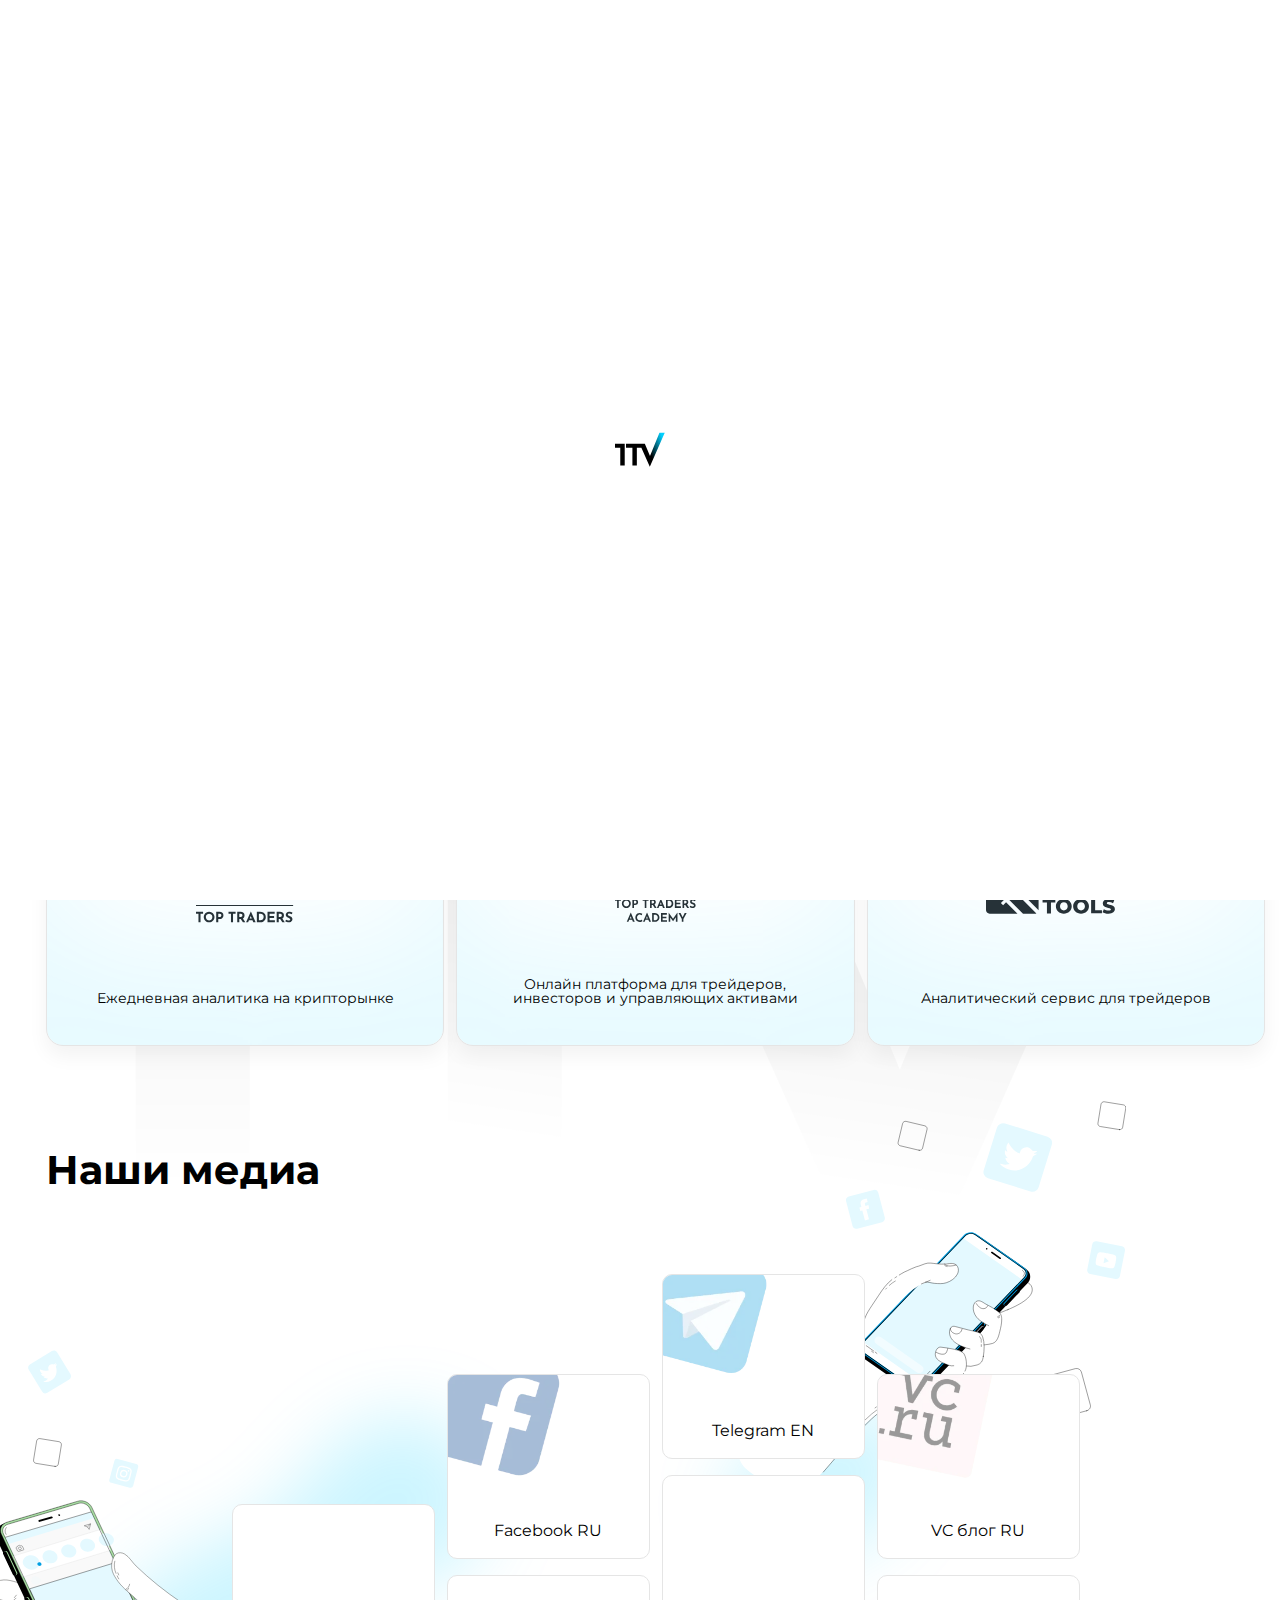
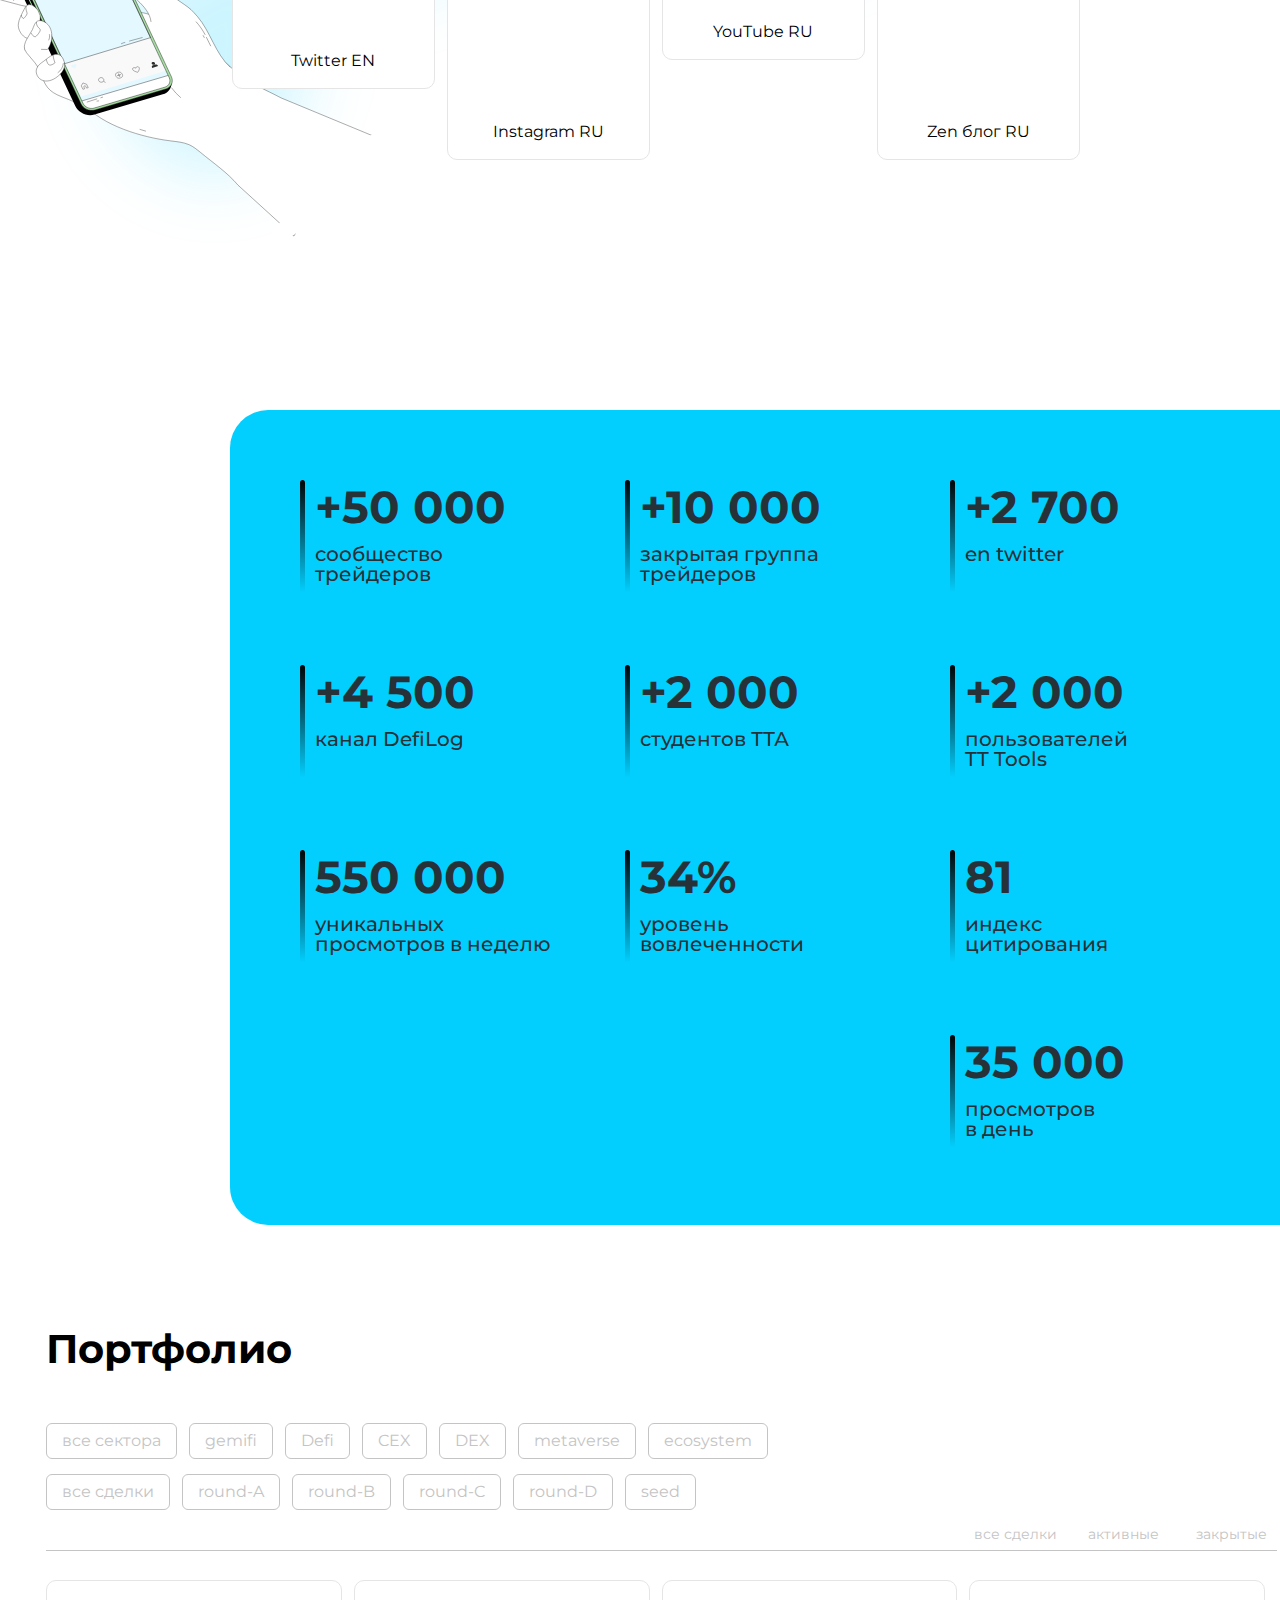
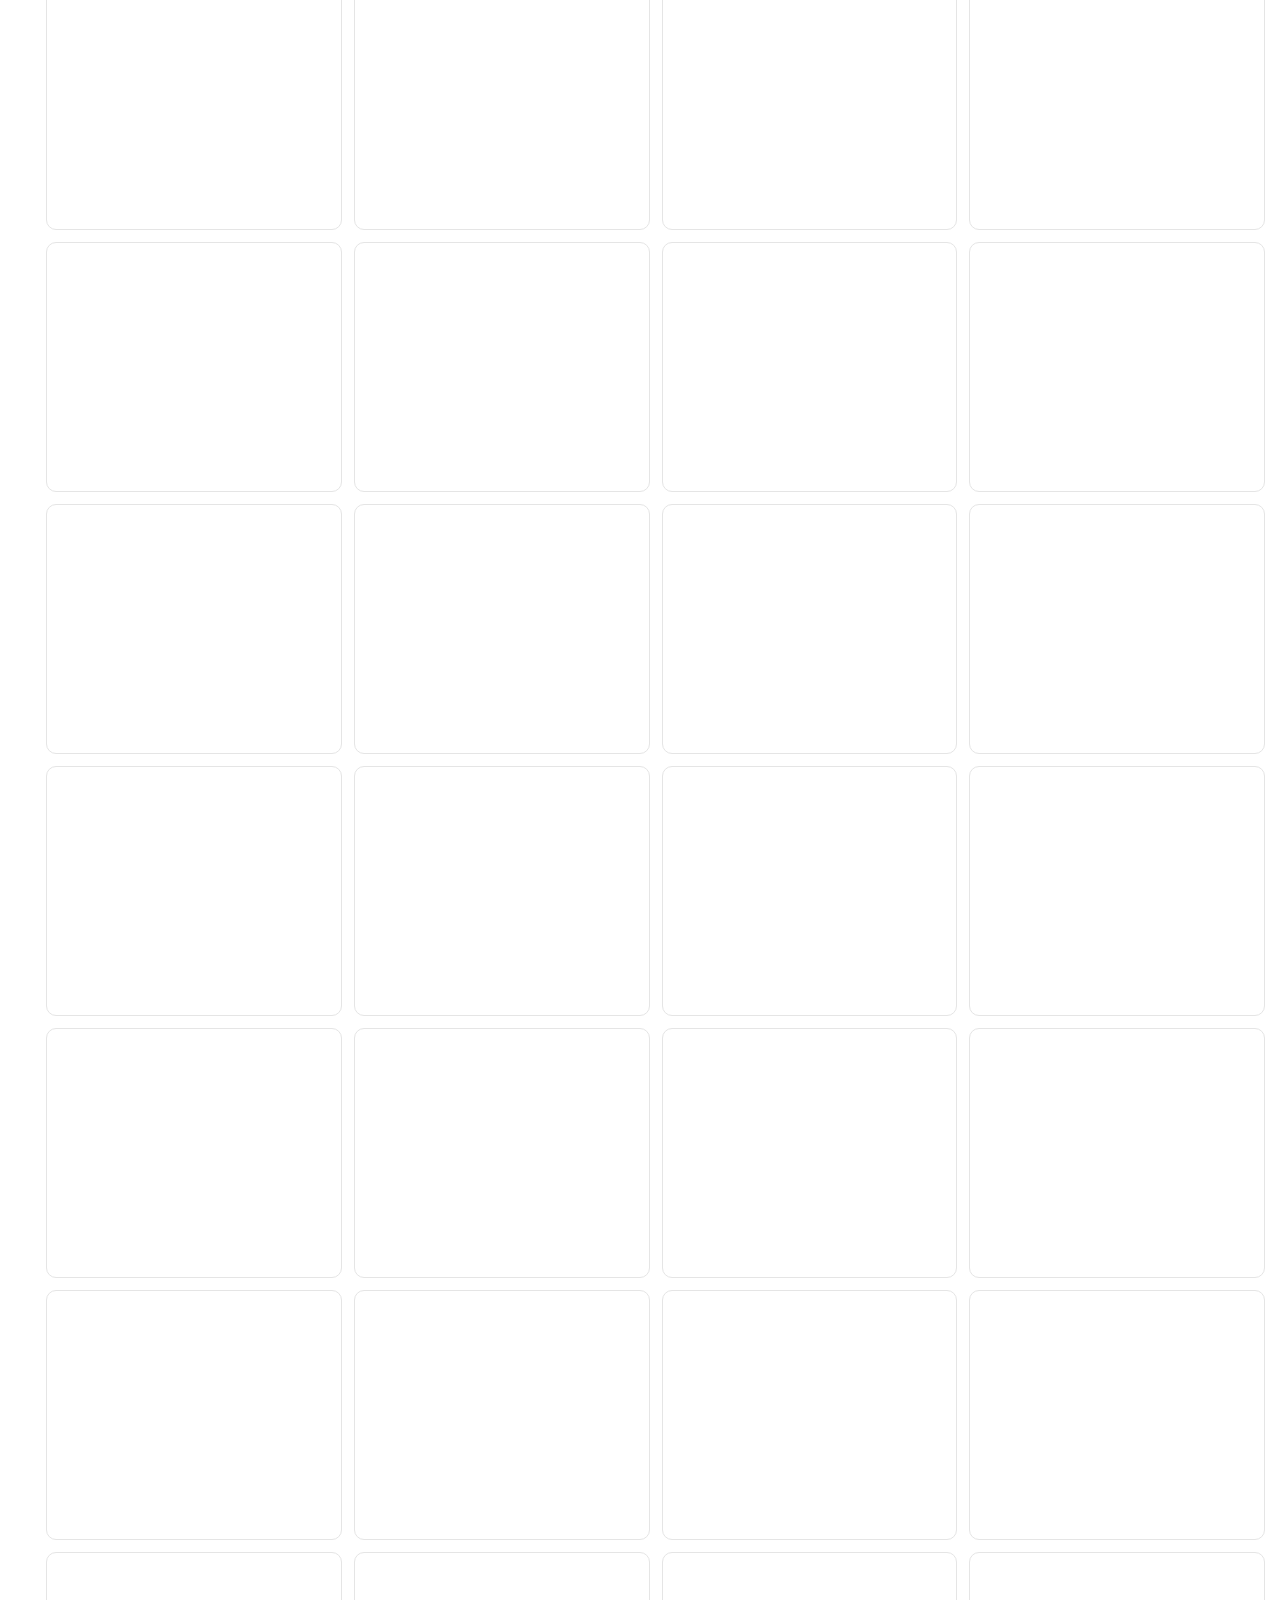
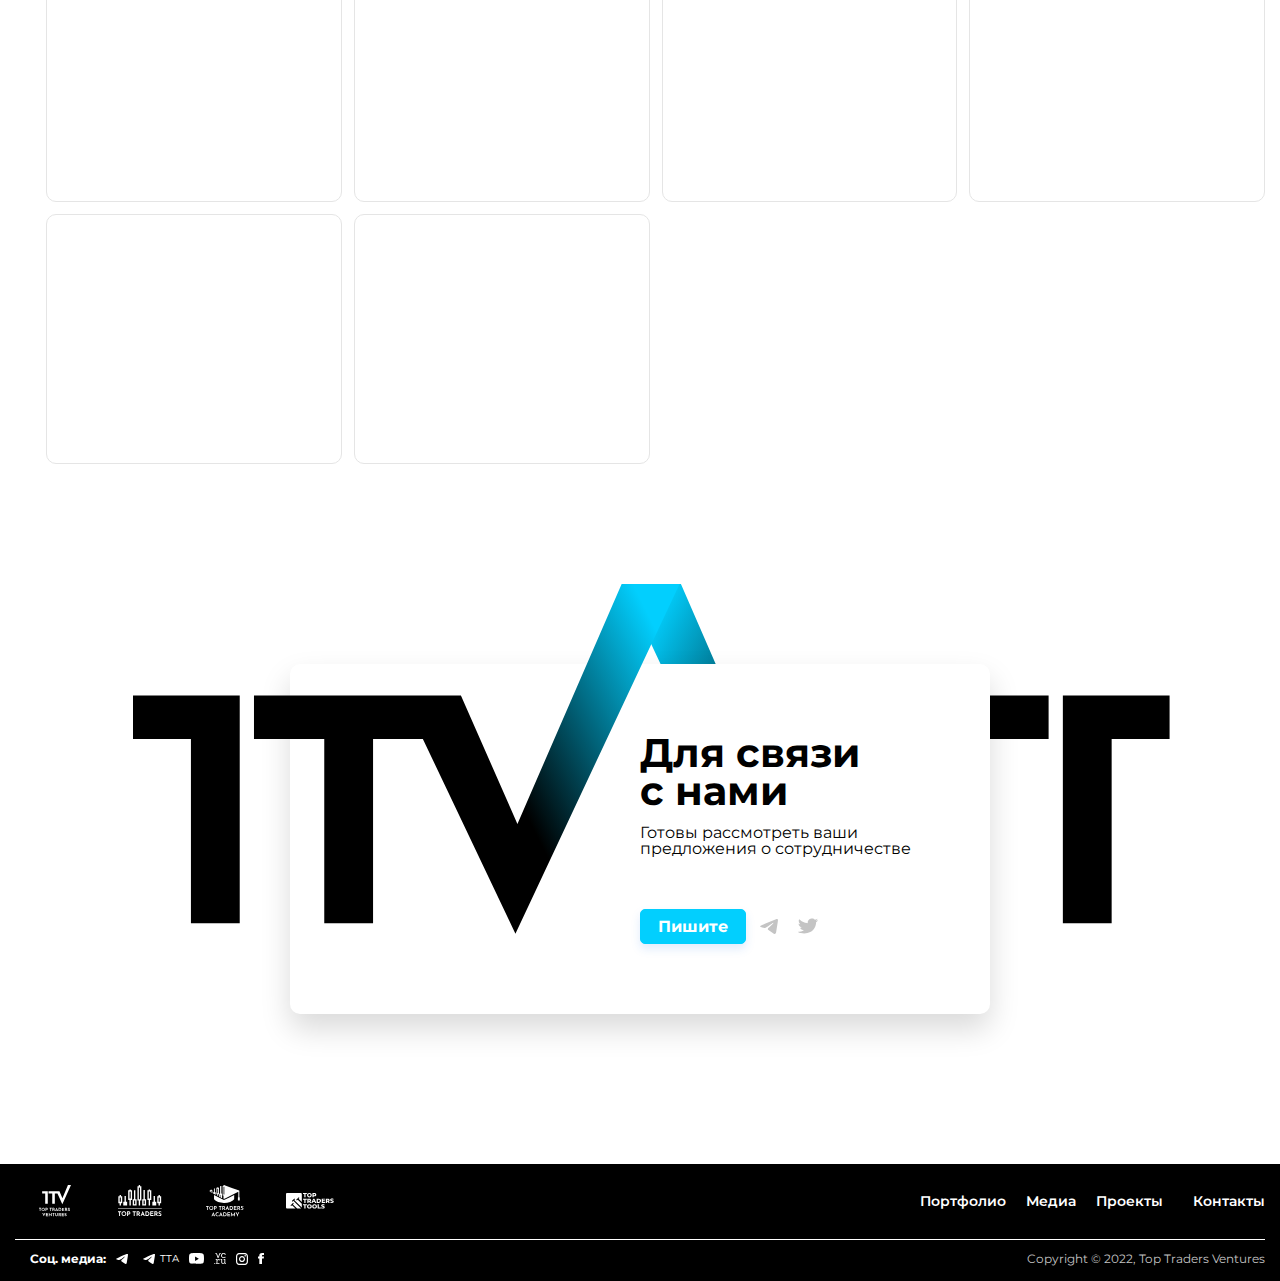
==== commit b281c247: "add smoth scroll" ====
--- a/index.html
+++ b/index.html
@@ -26,17 +26,54 @@
     <meta property="twitter:description" content="Развиваем крипто стартапы,которые меняют мир">
     <meta property="og:image" content="share.png">
     <link rel="stylesheet" href="assets/css/common.css?v=1.2.4">
+    <style>
+      @keyframes preloader {
+        0% {
+          transform: scale(1);
+        }
+        50% {
+          transform: scale(1.5);
+        }
+        100% {
+          transform: scale(1);
+        }
+      }
+      
+      .preloader {
+        position: fixed;
+        top: 0;
+        left: 0;
+        width: 100vw;
+        height: 100vh;
+        background-color: #ffffff;
+        z-index: 10000;
+        display: flex;
+        align-items: center;
+        justify-content: center;
+        transition: all .2s ease-in-out;
+      }
+      
+      .preloader img {
+        width: 5rem;
+        height: 5rem;
+        animation-name: preloader;
+        animation-duration: 3s;
+        animation-iteration-count: infinite;
+      }
+    </style>
   </head>
   <body class="body">
-    <header class="header">
-      <div class="header__inner"><img class="header__logo" src="assets/img/logo.svg" alt="TT Ventures" width="91" height="24">
+    <div class="preloader"><img src="assets/img/logo-sm.svg" alt="TT Ventures" title="Загрузка"></div>
+    <header class="header js-header">
+      <div class="header__inner">
+        <button class="header__logo-btn js-refresh"><img class="header__logo" src="assets/img/logo.svg" alt="TT Ventures" width="91" height="24"></button>
         <div class="header__menu-wrap"> 
           <nav class="menu js-menu _close">
             <ul class="menu__list">
-              <li class="menu__list-item _portfolio"><a class="menu__link" href="#portfolio">Портфолио</a></li>
-              <li class="menu__list-item _projects"><a class="menu__link" href="#projects">Проекты</a></li>
-              <li class="menu__list-item _media"><a class="menu__link" href="#media">Медиа</a></li>
-              <li class="menu__list-item _feedback"><a class="menu__link" href="#feedback">Контакты</a></li>
+              <li class="menu__list-item _portfolio"><a class="menu__link js-scroll" href="#portfolio">Портфолио</a></li>
+              <li class="menu__list-item _projects"><a class="menu__link js-scroll" href="#projects">Проекты</a></li>
+              <li class="menu__list-item _media"><a class="menu__link js-scroll" href="#media">Медиа</a></li>
+              <li class="menu__list-item _feedback"><a class="menu__link js-scroll" href="#feedback">Контакты</a></li>
             </ul>
           </nav>
           <div class="header__btn-wrap">
@@ -352,7 +389,7 @@
     <footer class="footer">
       <div class="footer__inner">
         <div class="footer__top">
-          <div class="footer__menu"><a class="footer__link" href="#portfolio">Портфолио</a><a class="footer__link" href="#media">Медиа</a><a class="footer__link" href="#projects">Проекты</a><a class="footer__link" href="#feedback">Контакты</a>
+          <div class="footer__menu"><a class="footer__link js-scroll" href="#portfolio">Портфолио</a><a class="footer__link js-scroll" href="#media">Медиа</a><a class="footer__link js-scroll" href="#projects">Проекты</a><a class="footer__link js-scroll" href="#feedback">Контакты</a>
           </div>
           <div class="footer__projects"><a class="footer__project" href="#" title="Top Traders Ventures" target="_blank" rel="noopener"><img src="assets/img/projects/ttv-w.svg" alt="Top Traders Ventures"></a><a class="footer__project" href="#" title="Top Traders" target="_blank" rel="noopener"><img src="assets/img/projects/tt-w.svg" alt="Top Traders"></a><a class="footer__project" href="#" title="Top Traders Academy" target="_blank" rel="noopener"><img src="assets/img/projects/tta-w.svg" alt="Top Traders Academy"></a><a class="footer__project" href="#" title="Top Traders Tools" target="_blank" rel="noopener"><img src="assets/img/projects/ttt-w.svg" alt="Top Traders Tools"></a></div>
         </div>
@@ -362,7 +399,7 @@
             <div class="footer__media-content"><a class="footer__media-link" href="#" title="telegram" target="_blank" rel="noopener nofollow noreferrer">
                     <svg class="svgsprite _tg footer__media-icon">
                       <use xlink:href="assets/img/sprites/svgsprites.svg#tg"></use>
-                    </svg>TT</a><a class="footer__media-link" href="#" title="telegram" target="_blank" rel="noopener nofollow noreferrer">
+                    </svg></a><a class="footer__media-link" href="#" title="telegram" target="_blank" rel="noopener nofollow noreferrer">
                     <svg class="svgsprite _tg footer__media-icon">
                       <use xlink:href="assets/img/sprites/svgsprites.svg#tg"></use>
                     </svg>TTA</a><a class="footer__media-link" href="#" title="youtube" target="_blank" rel="noopener nofollow noreferrer">
--- a/assets/css/common.css
+++ b/assets/css/common.css
@@ -1 +1 @@
-@charset "UTF-8";*,:after,:before{-webkit-box-sizing:border-box;box-sizing:border-box;position:relative}body{margin:0;background-color:#fff;line-height:1;text-rendering:optimizeLegibility;-webkit-text-decoration-skip:objects;text-decoration-skip:objects;-webkit-text-size-adjust:100%;-webkit-font-smoothing:antialiased;-webkit-tap-highlight-color:transparent}:focus{outline:0}blockquote,dd,dl,figure,p{margin:0}blockquote,q{quotes:none}ol,ul{padding:0;margin:0;list-style-type:none}table{border-collapse:collapse;border-spacing:0}b,strong,th{font-weight:inherit}h1,h2,h3,h4,h5,h6{margin:0;font-size:inherit;font-weight:inherit}audio,video{display:block}img{display:block;border:none}iframe{border:none}code,kbd,pre,samp{font-family:monospace,monospace;font-size:inherit}a{background-color:transparent;text-decoration:none}abbr{border:none;text-decoration:none}dfn,em,i{font-style:inherit}mark{background-color:transparent;color:inherit}small{font-size:inherit}sub,sup{position:relative;vertical-align:baseline;font-size:inherit;line-height:0}sub{bottom:-.25em}sup{top:-.5em}button,input,optgroup,select,textarea{padding:0;margin:0;border:none;border-radius:0;-webkit-box-shadow:none;box-shadow:none;background-color:transparent;font:inherit;color:inherit;letter-spacing:inherit}button,input{overflow:visible}button,select{text-align:left;text-transform:none}[type=button],[type=reset],[type=submit],button{cursor:pointer;-webkit-appearance:none}textarea{resize:none;overflow-y:auto;overflow-x:hidden}[type=button]::-moz-focus-inner,[type=reset]::-moz-focus-inner,[type=submit]::-moz-focus-inner,button::-moz-focus-inner{border:none;padding:0}[type=button]:-moz-focusring,[type=reset]:-moz-focusring,[type=submit]:-moz-focusring,button:-moz-focusring{outline:0}[type=number]{-moz-appearance:textfield}[type=number]::-webkit-inner-spin-button,[type=number]::-webkit-outer-spin-button{height:auto;-webkit-appearance:none;margin:0}[type=search]::-webkit-search-decoration{-webkit-appearance:none}[type=search]{outline:0}::-webkit-file-upload-button{-webkit-appearance:button;font:inherit}fieldset{padding:0;margin:0;border:none}legend{display:block;padding:0;white-space:normal}select{-webkit-appearance:none;-moz-appearance:none;appearance:none}select::-ms-expand{display:none}::-moz-placeholder{opacity:1;-moz-transition:opacity .3s;transition:opacity .3s}::-ms-input-placeholder{opacity:1;-ms-transition:opacity .3s;transition:opacity .3s}::placeholder{opacity:1;-webkit-transition:opacity .3s;-o-transition:opacity .3s;transition:opacity .3s}::-webkit-input-placeholder{opacity:1;-webkit-transition:opacity .3s;transition:opacity .3s}:focus::-ms-input-placeholder{opacity:0;opacity:1}:focus::placeholder{opacity:0;opacity:1}:focus::-webkit-input-placeholder{opacity:0;opacity:1}:focus::-moz-placeholder{opacity:0;opacity:1}:focus:-ms-input-placeholder{opacity:0}svg{display:block;width:100%;height:100%;fill:currentColor}[hidden]{display:none}.disabled,:disabled{cursor:not-allowed}::-ms-clear{display:none}:-webkit-autofill{-webkit-box-shadow:0 0 100px #fff inset;box-shadow:0 0 100px #fff inset;-webkit-text-fill-color:currentColor}::-moz-selection{color:#fff;background-color:#1d0d0b}::selection{color:#fff;background-color:#1d0d0b}.clearfix:after{content:'';display:block;clear:both}.visually-hidden{position:absolute;z-index:-1;width:0;height:0;padding:0;margin:0;border:none;overflow:hidden}.contain-pic,.cover-pic{position:absolute;top:0;left:0;width:100%;height:100%}.cover-pic{-o-object-fit:cover;object-fit:cover}.contain-pic{-o-object-fit:contain;object-fit:contain}html{height:100%;font-size:10px;font-family:Montserrat,sans-serif;scroll-behavior:smooth;scroll-padding-top:calc(6.5rem + 1rem)}.body{display:-webkit-box;display:-ms-flexbox;display:flex;-webkit-box-orient:vertical;-webkit-box-direction:normal;-ms-flex-direction:column;flex-direction:column;min-height:100%;background:#fff;color:#000;letter-spacing:normal;line-height:1.2}.body._frozen{overflow:hidden;height:100%}.container{width:100%;margin-right:auto;margin-left:auto}.row{display:-webkit-box;display:-ms-flexbox;display:flex;-ms-flex-wrap:wrap;flex-wrap:wrap}.row>*{position:relative;width:100%}.row.no-gutters{margin-right:0;margin-left:0}.row.no-gutters>.col,.row.no-gutters>[class*=col-]{padding-right:0;padding-left:0}.col-lg,.col-lg-1,.col-lg-10,.col-lg-11,.col-lg-12,.col-lg-2,.col-lg-3,.col-lg-4,.col-lg-5,.col-lg-6,.col-lg-7,.col-lg-8,.col-lg-9,.col-lg-auto,.col-md,.col-md-1,.col-md-10,.col-md-11,.col-md-12,.col-md-2,.col-md-3,.col-md-4,.col-md-5,.col-md-6,.col-md-7,.col-md-8,.col-md-9,.col-md-auto,.col-sm,.col-sm-1,.col-sm-10,.col-sm-11,.col-sm-12,.col-sm-2,.col-sm-3,.col-sm-4,.col-sm-5,.col-sm-6,.col-sm-7,.col-sm-8,.col-sm-9,.col-sm-auto,.col-xl,.col-xl-1,.col-xl-10,.col-xl-11,.col-xl-12,.col-xl-2,.col-xl-3,.col-xl-4,.col-xl-5,.col-xl-6,.col-xl-7,.col-xl-8,.col-xl-9,.col-xl-auto{position:relative;width:100%}.hidden{display:none!important}.text-nowrap{white-space:nowrap}.text-muted{color:rgba(23,23,23,.5)}.text-uppercase{text-transform:uppercase}.color-primary{color:#02cffe!important}.color-secondary{color:#009af0!important}.link,a{cursor:pointer;color:#171717;-webkit-text-decoration:underline solid rgba(23,23,23,.5);text-decoration:underline solid rgba(23,23,23,.5);-webkit-transition-property:color,-webkit-text-decoration-color;-o-transition-property:color,text-decoration-color;transition-property:color,text-decoration-color,-webkit-text-decoration-color;-webkit-transition-duration:.2s;-o-transition-duration:.2s;transition-duration:.2s;-webkit-transition-timing-function:ease-in-out;-o-transition-timing-function:ease-in-out;transition-timing-function:ease-in-out}.link:focus,.link:hover,a:focus,a:hover{color:#02cffe;-webkit-text-decoration-color:rgba(2,207,254,.5);text-decoration-color:rgba(2,207,254,.5)}strong{font-weight:700}::-webkit-input-placeholder{color:rgba(23,23,23,.5)}::-moz-placeholder{color:rgba(23,23,23,.5)}::-ms-input-placeholder{color:rgba(23,23,23,.5)}::placeholder{color:rgba(23,23,23,.5)}.necessaty_fields{display:none!important}.lazyload{visibility:hidden}.fancybox-navigation{position:static}@font-face{font-family:iconfont;src:url(../css/fonts/iconfont/iconfont.eot?1648671537);src:url(../css/fonts/iconfont/iconfont.eot?1648671537#iefix) format("eot"),url(../css/fonts/iconfont/iconfont.woff2?1648671537) format("woff2"),url(../css/fonts/iconfont/iconfont.woff?1648671537) format("woff"),url(../css/fonts/iconfont/iconfont.ttf?1648671537) format("truetype"),url(../css/fonts/iconfont/iconfont.svg?1648671537#iconfont) format("svg");font-display:swap}.icon-fb:before{font-family:iconfont;-webkit-font-smoothing:antialiased;-moz-osx-font-smoothing:grayscale;font-style:normal;font-variant:normal;font-weight:400;speak:none;text-decoration:none;text-transform:none;vertical-align:text-bottom;content:""}.bk{font-size:0}.bk__item{display:inline-block;font-size:10px;line-height:1.2}.bk__item:not(:last-child){margin-right:.5em}.bk__item:not(:last-child):after{content:'/';display:inline-block;margin-left:.5em;color:rgba(23,23,23,.5)}.block{max-width:1920px;margin:0 auto 1rem}.block._mb-small{margin-bottom:.5rem}.block._mb-none{margin-bottom:0}.block._white{background-color:#fff;padding-top:1rem;padding-bottom:1rem}.block._full{max-width:100%}.btn{display:-webkit-box;display:-ms-flexbox;display:flex;-webkit-box-align:center;-ms-flex-align:center;align-items:center;-webkit-box-pack:center;-ms-flex-pack:center;justify-content:center;width:-webkit-fit-content;width:-moz-fit-content;width:fit-content;padding:0 1rem;text-align:center;background-color:#fff;font-size:1.2rem;font-style:normal;cursor:pointer;border-radius:.3rem;-webkit-box-shadow:0 .5rem 1rem rgba(47,128,237,.15);box-shadow:0 .5rem 1rem rgba(47,128,237,.15);border:.1rem solid #000;-webkit-box-sizing:border-box;box-sizing:border-box;height:2.6rem;-webkit-transition-property:background-color,border-color,color;-o-transition-property:background-color,border-color,color;transition-property:background-color,border-color,color;-webkit-transition-duration:.2s;-o-transition-duration:.2s;transition-duration:.2s;-webkit-transition-timing-function:ease-in-out;-o-transition-timing-function:ease-in-out;transition-timing-function:ease-in-out}.btn:focus,.btn:hover{color:#009af0;border-color:#009af0}.btn._primary{color:#fff;background-color:#02cffe;border-color:#02cffe;font-weight:700}.btn._primary:focus,.btn._primary:hover{background-color:#009af0;border-color:#009af0}.btn._filter{color:#c4c4c4;background-color:transparent;border-color:#c4c4c4;padding:0 .8rem;height:2.5rem;-webkit-box-shadow:none;box-shadow:none}.btn._filter:focus,.btn._filter:hover{background-color:#02cffe;border-color:#02cffe;color:#fff;-webkit-box-shadow:0 .5rem 1rem rgba(47,128,237,.15);box-shadow:0 .5rem 1rem rgba(47,128,237,.15)}.btn._filter._active{color:#000;border-color:#000}.btn:disabled{pointer-events:none;background-color:#c4c4c4;border-color:#c4c4c4;color:#fff}.content{overflow:hidden;padding-top:5.6rem}.body.dev .block{padding-left:1rem;padding-right:1rem;border:1px dotted rgba(23,23,23,.5)}.body.dev .block:not(._white){padding-top:1rem;padding-bottom:1rem}.dev-flex{display:-webkit-box;display:-ms-flexbox;display:flex;-ms-flex-wrap:wrap;flex-wrap:wrap}.dev-menu__item{display:block;margin-bottom:1em;page-break-inside:avoid}.dev-col{background-color:grey}.form{width:100%;display:-webkit-box;display:-ms-flexbox;display:flex;-webkit-box-orient:vertical;-webkit-box-direction:normal;-ms-flex-direction:column;flex-direction:column}.form__item{margin-bottom:1.2rem}.form__item:last-of-type{margin-bottom:0}.footer{margin-top:auto;background:#000;z-index:2}.footer__inner{padding:2rem 1.5rem 1.5rem}.footer__menu{display:-webkit-box;display:-ms-flexbox;display:flex;-webkit-box-align:center;-ms-flex-align:center;align-items:center;-webkit-box-pack:center;-ms-flex-pack:center;justify-content:center;margin-bottom:2rem}.footer__link{font-style:normal;font-weight:600;font-size:1.2rem;line-height:250%;text-align:center;color:#fff;width:-webkit-fit-content;width:-moz-fit-content;width:fit-content;margin-right:1.2rem;text-decoration:none;-webkit-transition-property:color;-o-transition-property:color;transition-property:color;-webkit-transition-duration:.2s;-o-transition-duration:.2s;transition-duration:.2s;-webkit-transition-timing-function:ease-in-out;-o-transition-timing-function:ease-in-out;transition-timing-function:ease-in-out}.footer__link:focus,.footer__link:hover{color:#02cffe}.footer__link:last-child{margin-right:0}.footer__projects{margin-bottom:3.5rem;display:-webkit-box;display:-ms-flexbox;display:flex;-webkit-box-align:center;-ms-flex-align:center;align-items:center;-webkit-box-pack:center;-ms-flex-pack:center;justify-content:center}.footer__project{width:5rem;height:3.4rem;margin-right:3rem;border:.1rem solid transparent;-webkit-box-sizing:border-box;box-sizing:border-box;display:block;border-radius:.5rem;-webkit-transition-property:border;-o-transition-property:border;transition-property:border;-webkit-transition-duration:.2s;-o-transition-duration:.2s;transition-duration:.2s;-webkit-transition-timing-function:ease-in-out;-o-transition-timing-function:ease-in-out;transition-timing-function:ease-in-out}.footer__project img{width:100%;height:100%;-o-object-fit:contain;object-fit:contain}.footer__project img[src$='.jpg'],.footer__project img[src$='.png']{mix-blend-mode:multiply}.footer__project:last-child{margin-right:0}.footer__project:focus{border-color:#02cffe}.footer__media{display:-webkit-box;display:-ms-flexbox;display:flex;-webkit-box-align:center;-ms-flex-align:center;align-items:center;-webkit-box-pack:center;-ms-flex-pack:center;justify-content:center}.footer__media-title{font-style:normal;font-weight:700;font-size:1rem;margin-right:1rem;color:#fff;white-space:nowrap}.footer__media-content{display:-webkit-box;display:-ms-flexbox;display:flex;-webkit-box-align:center;-ms-flex-align:center;align-items:center;-ms-flex-wrap:wrap;flex-wrap:wrap;-webkit-box-pack:start;-ms-flex-pack:start;justify-content:flex-start;margin-bottom:-1rem}.footer__media-link{display:-webkit-box;display:-ms-flexbox;display:flex;-webkit-box-align:end;-ms-flex-align:end;align-items:flex-end;-webkit-box-pack:center;-ms-flex-pack:center;justify-content:center;width:-webkit-fit-content;width:-moz-fit-content;width:fit-content;color:#fff;font-weight:400;font-size:1rem;margin-right:1rem;margin-bottom:1rem;text-decoration:none;-webkit-transition-property:color;-o-transition-property:color;transition-property:color;-webkit-transition-duration:.2s;-o-transition-duration:.2s;transition-duration:.2s;-webkit-transition-timing-function:ease-in-out;-o-transition-timing-function:ease-in-out;transition-timing-function:ease-in-out}.footer__media-link:focus,.footer__media-link:hover{color:#02cffe}.footer__media-icon{height:1.2rem;width:1.5rem;-ms-flex-item-align:center;align-self:center}.footer__media-icon._tg{width:1.2rem;height:1rem;margin-right:.5rem;-ms-flex-item-align:start;align-self:flex-start}.footer__media-icon._yt{width:1.5rem;height:1.1rem}.footer__media-icon._vc{width:1.2rem;height:1.1rem}.footer__media-icon._inst{width:1.2rem;height:1.2rem}.footer__media-icon._fb{width:.6rem;height:1.1rem}.footer__bottom{border-top:.1rem solid #fff;padding-top:1.2rem}.footer__copiright{font-style:normal;font-weight:400;font-size:.8rem;line-height:100%;text-align:center;color:#c4c4c4;margin-top:1rem}.header{position:sticky;z-index:1000;top:0;left:0;width:100%;background-color:#fff;height:6.5rem;-webkit-box-shadow:0 -.1rem 2rem rgba(0,0,0,.1);box-shadow:0 -.1rem 2rem rgba(0,0,0,.1);padding:0 2.6rem 0 1.5rem}.header__inner{height:100%;display:-webkit-box;display:-ms-flexbox;display:flex;-webkit-box-align:center;-ms-flex-align:center;align-items:center;-webkit-box-pack:justify;-ms-flex-pack:justify;justify-content:space-between;position:static}.header__logo{width:9.1rem;height:auto}.header__btn-wrap{display:-webkit-box;display:-ms-flexbox;display:flex;-webkit-box-align:center;-ms-flex-align:center;align-items:center;-webkit-box-pack:justify;-ms-flex-pack:justify;justify-content:space-between}.header__menu-wrap{display:-webkit-box;display:-ms-flexbox;display:flex;-webkit-box-align:center;-ms-flex-align:center;align-items:center;position:static}.input input,.input textarea{width:100%;color:#130d1d;line-height:1.2;height:3.6rem;padding:0 1.8rem;font-size:1.2rem;-webkit-box-shadow:inset .1rem 0 0 #e4f9ff,inset 0 .1rem 0 #e4f9ff,inset -.1rem 0 0 #e4f9ff,inset 0 -.1rem 0 #e4f9ff;box-shadow:inset .1rem 0 0 #e4f9ff,inset 0 .1rem 0 #e4f9ff,inset -.1rem 0 0 #e4f9ff,inset 0 -.1rem 0 #e4f9ff;border-radius:.5rem;background:rgba(243,253,255,.5);-webkit-box-sizing:border-box;box-sizing:border-box;-webkit-transition-property:all;-o-transition-property:all;transition-property:all;-webkit-transition-duration:.2s;-o-transition-duration:.2s;transition-duration:.2s;-webkit-transition-timing-function:ease-in-out;-o-transition-timing-function:ease-in-out;transition-timing-function:ease-in-out}.input input:hover,.input textarea:hover{-webkit-box-shadow:inset .1rem 0 0 #02cffe,inset 0 .1rem 0 #02cffe,inset -.1rem 0 0 #02cffe,inset 0 -.1rem 0 #02cffe;box-shadow:inset .1rem 0 0 #02cffe,inset 0 .1rem 0 #02cffe,inset -.1rem 0 0 #02cffe,inset 0 -.1rem 0 #02cffe;background:#f3fdff}.input input:focus,.input textarea:focus{-webkit-box-shadow:inset .2rem 0 0 #009af0,inset 0 .2rem 0 #009af0,inset -.2rem 0 0 #009af0,inset 0 -.2rem 0 #009af0;box-shadow:inset .2rem 0 0 #009af0,inset 0 .2rem 0 #009af0,inset -.2rem 0 0 #009af0,inset 0 -.2rem 0 #009af0;background:#fff}.input input:disabled,.input textarea:disabled{opacity:.7;pointer-events:none}.input input:required~label:after,.input textarea:required~label:after{content:'*'}.input textarea{height:8rem;padding-top:1.5rem}.input._error input,.input._error textarea{-webkit-box-shadow:inset .1rem 0 0 #eb5757,inset 0 .1rem 0 #eb5757,inset -.1rem 0 0 #eb5757,inset 0 -.1rem 0 #eb5757;box-shadow:inset .1rem 0 0 #eb5757,inset 0 .1rem 0 #eb5757,inset -.1rem 0 0 #eb5757,inset 0 -.1rem 0 #eb5757;background:#f3fdff;color:#eb5757}.input._error label{color:#eb5757}.input label{position:absolute;font-size:1.2rem;left:1.8rem;top:50%;-webkit-transform:translateY(-50%);transform:translateY(-50%);pointer-events:none;color:#8ba8b7;-webkit-transition-property:all;-o-transition-property:all;transition-property:all;-webkit-transition-duration:.2s;-o-transition-duration:.2s;transition-duration:.2s;-webkit-transition-timing-function:ease-in-out;-o-transition-timing-function:ease-in-out;transition-timing-function:ease-in-out}.input label._label-empty{font-size:1.2rem;top:50%;-webkit-transform:translateY(-50%);transform:translateY(-50%)}.input textarea+._label-empty,.input textarea+label{top:1rem;-webkit-transform:none;transform:none}.input input:not(:-moz-placeholder-shown)+label,.input textarea:not(:-moz-placeholder-shown)+label{font-size:70%;top:.3rem;transform:none}.input input:disabled+label,.input input:focus+label,.input input:not(:placeholder-shown)+label,.input textarea:disabled+label,.input textarea:focus+label,.input textarea:not(:placeholder-shown)+label{font-size:70%;top:.3rem;-webkit-transform:none;transform:none}.input input:hover+label,.input textarea:hover+label{color:#92adbb}.input input:focus+label,.input textarea:focus+label{color:#130d1d}.input input:disabled+label{opacity:.7}.input input:focus+._label-empty,.input textarea:focus+._label-empty{font-size:70%;top:.3rem}.menu-toggler .menu-toggler__hamb{padding:0;font:inherit;color:#171717;text-transform:none;background:0 0;border:0;margin:0;overflow:visible;-webkit-transition-property:opacity;-o-transition-property:opacity;transition-property:opacity;-webkit-transition-duration:.15s;-o-transition-duration:.15s;transition-duration:.15s;-webkit-transition-timing-function:linear;-o-transition-timing-function:linear;transition-timing-function:linear}.menu-toggler .menu-toggler__hamb__box{width:19px;height:13px;display:block;position:relative}.menu-toggler .menu-toggler__hamb__inner{background-color:#171717;display:block;width:19px;height:1px;border-radius:0;position:absolute;top:50%;-webkit-transition-duration:.1s;-o-transition-duration:.1s;transition-duration:.1s;-webkit-transition-timing-function:cubic-bezier(.55,.055,.675,.19);-o-transition-timing-function:cubic-bezier(.55,.055,.675,.19);transition-timing-function:cubic-bezier(.55,.055,.675,.19);-webkit-transition-property:-webkit-transform;-o-transition-property:transform;transition-property:transform,-webkit-transform}.menu-toggler .menu-toggler__hamb__inner:after,.menu-toggler .menu-toggler__hamb__inner:before{content:"";display:block;background-color:inherit;width:19px;height:1px;border-radius:0;position:absolute;-webkit-transition-property:-webkit-transform;-o-transition-property:transform;transition-property:transform,-webkit-transform;-webkit-transition-duration:.15s;-o-transition-duration:.15s;transition-duration:.15s;-webkit-transition-timing-function:ease;-o-transition-timing-function:ease;transition-timing-function:ease}.menu-toggler .menu-toggler__hamb__inner:before{top:-6px;-webkit-transition:top .1s .14s,opacity .1s;-o-transition:top .1s .14s,opacity .1s;transition:top .1s .14s,opacity .1s}.menu-toggler .menu-toggler__hamb__inner:after{bottom:-6px;-webkit-transition:bottom .1s .14s,-webkit-transform .1s cubic-bezier(.55,.055,.675,.19);transition:bottom .1s .14s,transform .1s cubic-bezier(.55,.055,.675,.19),-webkit-transform .1s cubic-bezier(.55,.055,.675,.19);-o-transition:bottom .1s .14s,transform .1s cubic-bezier(.55,.055,.675,.19)}.body.menu-open .menu-toggler__hamb__inner{-webkit-transform:rotate(45deg);transform:rotate(45deg);-webkit-transition-delay:.14s;-o-transition-delay:.14s;transition-delay:.14s;-webkit-transition-timing-function:cubic-bezier(.215,.61,.355,1);-o-transition-timing-function:cubic-bezier(.215,.61,.355,1);transition-timing-function:cubic-bezier(.215,.61,.355,1)}.body.menu-open .menu-toggler__hamb__inner:before{top:0;opacity:0;-webkit-transition:top .1s,opacity .1s .14s;-o-transition:top .1s,opacity .1s .14s;transition:top .1s,opacity .1s .14s}.body.menu-open .menu-toggler__hamb__inner:after{bottom:0;-webkit-transform:rotate(-90deg);transform:rotate(-90deg);-webkit-transition:bottom .1s,-webkit-transform .1s cubic-bezier(.215,.61,.355,1) .14s;transition:bottom .1s,transform .1s cubic-bezier(.215,.61,.355,1) .14s,-webkit-transform .1s cubic-bezier(.215,.61,.355,1) .14s;-o-transition:bottom .1s,transform .1s cubic-bezier(.215,.61,.355,1) .14s}.rte h3{font-size:120%;font-weight:700}.rte>*{-webkit-column-break-inside:avoid;-moz-column-break-inside:avoid;break-inside:avoid;margin-bottom:1.5rem}.rte>:last-child{margin-bottom:0}.rte ol li,.rte ul li{padding-left:1rem}.rte ol li:before,.rte ul li:before{position:absolute;left:0}.rte ol li:not(:last-child),.rte ul li:not(:last-child){margin-bottom:.5rem}.rte ul li:before{content:'⋅'}.rte ol{counter-reset:myCounter}.rte ol li:before{counter-increment:myCounter;content:counter(myCounter) "."}.menu{position:absolute;top:100%;left:0;right:0;max-height:calc(100vh - 6.5rem);background-color:#fff;overflow:hidden;-webkit-box-shadow:0 2rem 2rem 0 rgba(0,0,0,.05);box-shadow:0 2rem 2rem 0 rgba(0,0,0,.05);-webkit-transition-property:max-height;-o-transition-property:max-height;transition-property:max-height;-webkit-transition-duration:.2s;-o-transition-duration:.2s;transition-duration:.2s;-webkit-transition-timing-function:ease-in-out;-o-transition-timing-function:ease-in-out;transition-timing-function:ease-in-out}.menu._close{max-height:0}.menu__link{text-decoration:none;font-weight:600;font-size:1.6rem;text-align:center;color:#000;-webkit-transition-property:color;-o-transition-property:color;transition-property:color;-webkit-transition-duration:.2s;-o-transition-duration:.2s;transition-duration:.2s;-webkit-transition-timing-function:ease-in-out;-o-transition-timing-function:ease-in-out;transition-timing-function:ease-in-out}.menu__link:focus,.menu__link:hover{color:#02cffe}.menu__list{margin:0;padding:2.6rem 0 3.7rem;height:100%;overflow:auto}.menu__list-item{text-align:center}.menu__list-item+.menu__list-item{margin-top:2.1rem}.menu-btn{width:1.8rem;height:1.4rem;position:relative;overflow:hidden;display:-webkit-box;display:-ms-flexbox;display:flex;-webkit-box-pack:end;-ms-flex-pack:end;justify-content:flex-end;-webkit-box-align:center;-ms-flex-align:center;align-items:center;cursor:pointer;-ms-flex-negative:0;flex-shrink:0;margin-left:2.1rem}.menu-btn .menu-btn__burger,.menu-btn .menu-btn__burger::after,.menu-btn .menu-btn__burger::before{width:1.8rem;height:.2rem;border-radius:.1rem;background-color:#263238;-webkit-transition-property:all;-o-transition-property:all;transition-property:all;-webkit-transition-duration:.2s;-o-transition-duration:.2s;transition-duration:.2s;-webkit-transition-timing-function:ease-in-out;-o-transition-timing-function:ease-in-out;transition-timing-function:ease-in-out}.menu-btn .menu-btn__burger::after,.menu-btn .menu-btn__burger::before{content:"";position:absolute;right:0}.menu-btn .menu-btn__burger::before{-webkit-transform:translateY(calc(-100% - .35rem));transform:translateY(calc(-100% - .35rem))}.menu-btn .menu-btn__burger::after{-webkit-transform:translateY(calc(100% + .35rem));transform:translateY(calc(100% + .35rem))}.menu-btn._open .menu-btn__burger{width:0;background-color:transparent}.menu-btn._open .menu-btn__burger::before{-webkit-transform:rotate(-45deg);transform:rotate(-45deg)}.menu-btn._open .menu-btn__burger::after{-webkit-transform:rotate(45deg);transform:rotate(45deg)}.modal{position:fixed;top:-100vh;bottom:0;left:0;right:0;background:#fff;z-index:999999;overflow:hidden;-webkit-transform:scale(0);transform:scale(0);opacity:0;visibility:hidden;-webkit-transition-property:opacity,visibility,top,-webkit-transform;-o-transition-property:opacity,transform,visibility,top;transition-property:opacity,transform,visibility,top,-webkit-transform;-webkit-transition-duration:.2s;-o-transition-duration:.2s;transition-duration:.2s;-webkit-transition-timing-function:ease-in-out;-o-transition-timing-function:ease-in-out;transition-timing-function:ease-in-out}.modal._show{opacity:1;-webkit-transform:scale(1);transform:scale(1);visibility:visible;top:0}.title{padding:0 1.5rem;margin-bottom:3.6rem}.title__img{width:100%;max-width:29rem;height:auto;margin:0 auto 2.2rem}.title__h1,.title__h2{text-align:center;margin:0;font-style:normal}.title__h1{font-weight:800;font-size:3rem;margin-bottom:1rem}.title__h2{font-weight:400;font-size:1.4rem}.projects{margin-bottom:4.6rem;padding:0 4rem;position:relative}.projects__inner{margin:0 auto;max-width:128rem}.projects__title{font-style:normal;font-weight:700;font-size:2rem;text-align:center;margin-bottom:3rem}.projects__bg{display:none}.projects__item{min-height:17.8rem;height:100%;background:#fff;-webkit-box-shadow:0 1rem 2rem rgba(0,0,0,.05),inset 0 -10rem 14.2rem rgba(2,207,254,.1);box-shadow:0 1rem 2rem rgba(0,0,0,.05),inset 0 -10rem 14.2rem rgba(2,207,254,.1);border-radius:1.5rem;padding:2.6rem 3rem 3rem;display:-webkit-box;display:-ms-flexbox;display:flex;-webkit-box-orient:vertical;-webkit-box-direction:normal;-ms-flex-direction:column;flex-direction:column;-webkit-box-align:center;-ms-flex-align:center;align-items:center;-webkit-box-pack:justify;-ms-flex-pack:justify;justify-content:space-between;text-decoration:none;border:.1rem solid #e5e5e5;-webkit-box-sizing:border-box;box-sizing:border-box;-webkit-transition-property:border;-o-transition-property:border;transition-property:border;-webkit-transition-duration:.2s;-o-transition-duration:.2s;transition-duration:.2s;-webkit-transition-timing-function:ease-in-out;-o-transition-timing-function:ease-in-out;transition-timing-function:ease-in-out}.projects__item:focus,.projects__item:hover{border-color:#02cffe}.projects__item-wrap+.projects__item-wrap{margin-top:3rem}.projects__item-img{max-width:12rem;height:5.5rem;-o-object-fit:contain;object-fit:contain;margin:0 auto 3rem;-ms-flex-negative:0;flex-shrink:0;width:100%}.projects__item-img[src$='.jpg'],.projects__item-img[src$='.png']{mix-blend-mode:multiply}.projects__item-text{font-style:normal;font-weight:400;font-size:1.2rem;line-height:1;text-align:center;margin:0 auto;color:#000}.media{margin-bottom:6.7rem;padding:0 1.5rem;position:relative}.media__inner{margin:0 auto;max-width:128rem}.media__bg{display:none}.media__title{font-style:normal;font-weight:700;font-size:2rem;text-align:center;margin-bottom:3rem}.media__content{display:grid;grid-template-columns:1fr;grid-gap:.8rem}.media__group{display:grid;grid-gap:.8rem;grid-template-columns:repeat(2,1fr)}.media__item{background:#fff;-webkit-box-shadow:0 .5rem 1rem rgba(47,128,237,.15),inset 0 -3.9rem 5.5rem rgba(2,207,254,.15);box-shadow:0 .5rem 1rem rgba(47,128,237,.15),inset 0 -3.9rem 5.5rem rgba(2,207,254,.15);border-radius:1rem;padding-bottom:1.3rem;min-height:14.1rem;height:100%;display:-webkit-box;display:-ms-flexbox;display:flex;-webkit-box-align:center;-ms-flex-align:center;align-items:center;-webkit-box-pack:justify;-ms-flex-pack:justify;justify-content:space-between;-webkit-box-orient:vertical;-webkit-box-direction:normal;-ms-flex-direction:column;flex-direction:column;width:100%;overflow:hidden;text-decoration:none}.media__item-picture{-ms-flex-item-align:start;align-self:flex-start;-ms-flex-negative:0;flex-shrink:0}.media__item-img{width:100%;max-width:11.3rem;height:9.5rem;-o-object-fit:cover;object-fit:cover;margin-bottom:1rem}.media__item-text{font-style:normal;font-weight:400;font-size:1.6rem;text-align:center;height:100%;display:-webkit-box;display:-ms-flexbox;display:flex;-webkit-box-align:center;-ms-flex-align:center;align-items:center;-webkit-box-pack:center;-ms-flex-pack:center;justify-content:center;color:#000}.statistic{background:#02cffe;margin-bottom:2.5rem;padding:4.5rem 1.5rem}.statistic__inner{display:grid;grid-template-columns:repeat(2,1fr);-webkit-column-gap:.8rem;-moz-column-gap:.8rem;column-gap:.8rem;row-gap:3rem}.statistic__item{color:#263238;padding-left:1rem;min-height:7rem}.statistic__item-title{font-style:normal;font-weight:700;font-size:2.5rem;white-space:nowrap}.statistic__item-text{font-style:normal;font-weight:500;font-size:1.2rem;line-height:1;max-width:12rem}.statistic__item::before{content:'';position:absolute;left:0;top:0;bottom:0;width:.2rem;background:-webkit-gradient(linear,left top,left bottom,color-stop(-2.29%,#000),color-stop(93.89%,rgba(0,0,0,0)));background:-o-linear-gradient(top,#000 -2.29%,rgba(0,0,0,0) 93.89%);background:linear-gradient(180deg,#000 -2.29%,rgba(0,0,0,0) 93.89%);border-radius:1rem}.statistic__bg-picture{position:static}.statistic__bg-bottom,.statistic__bg-main,.statistic__bg-top{position:absolute;pointer-events:none;-webkit-user-select:none;-moz-user-select:none;-ms-user-select:none;user-select:none}.statistic__bg-top{right:0;top:0;-webkit-transform:translateY(-50%);transform:translateY(-50%);width:50%;height:auto}.statistic__bg-bottom{left:0;bottom:0;width:70%;height:auto}.statistic__bg-main{display:none}.feedback{padding-top:14rem;padding-bottom:9rem;overflow:hidden}.feedback__inner{max-width:80vw;min-height:23.7rem;margin-left:auto;display:-webkit-box;display:-ms-flexbox;display:flex;-webkit-box-align:stretch;-ms-flex-align:stretch;align-items:stretch;-webkit-box-pack:stretch;-ms-flex-pack:stretch;justify-content:stretch;z-index:2}.feedback__content{background:#fff;-webkit-box-shadow:0 1.5rem 3rem rgba(0,0,0,.15);box-shadow:0 1.5rem 3rem rgba(0,0,0,.15);border-radius:1rem 0 0 1rem;padding:4rem 1.5rem 5rem 5rem;min-height:100%;display:-webkit-box;display:-ms-flexbox;display:flex;-webkit-box-orient:vertical;-webkit-box-direction:normal;-ms-flex-direction:column;flex-direction:column;-webkit-box-pack:justify;-ms-flex-pack:justify;justify-content:space-between;width:100%}.feedback__title{font-style:normal;font-weight:700;font-size:2rem;line-height:95%;margin-bottom:1rem}.feedback__text{font-style:normal;font-weight:400;font-size:1.2rem;line-height:100%;margin-bottom:2rem}.feedback__btns{display:-webkit-box;display:-ms-flexbox;display:flex;-webkit-box-align:center;-ms-flex-align:center;align-items:center}.feedback__btn{font-size:1.4rem;min-width:9rem;margin-right:1.3rem}.feedback__link{text-decoration:none;font-size:1.2rem;color:#c4c4c4;-webkit-transition-property:color;-o-transition-property:color;transition-property:color;-webkit-transition-duration:.2s;-o-transition-duration:.2s;transition-duration:.2s;-webkit-transition-timing-function:ease-in-out;-o-transition-timing-function:ease-in-out;transition-timing-function:ease-in-out}.feedback__link:focus,.feedback__link:hover{color:#02cffe}.feedback__link-icon{width:1.6rem;height:1.2rem}.feedback__link-icon._tg{width:1.4rem}.feedback__link:last-child{margin-left:1.7rem}.feedback__bg{position:absolute;pointer-events:none;-webkit-user-select:none;-moz-user-select:none;-ms-user-select:none;user-select:none;top:-5rem;height:25rem;width:auto}.feedback__bg-picture{position:static}.feedback__bg._left{right:calc(100% - 8rem)}.feedback__bg._right{left:3.9rem}.feedback__bg._top{top:auto;bottom:0;left:0;right:0;height:auto;width:100%}.portfolio{padding:0 1.5rem;z-index:2}.portfolio__item{height:14.1rem;border:.1rem solid #e5e5e5;-webkit-box-sizing:border-box;box-sizing:border-box;border-radius:1rem;display:-webkit-box;display:-ms-flexbox;display:flex;-webkit-box-align:center;-ms-flex-align:center;align-items:center;-webkit-box-pack:center;-ms-flex-pack:center;justify-content:center;-webkit-box-orient:vertical;-webkit-box-direction:normal;-ms-flex-direction:column;flex-direction:column;background:#fff;width:100%;text-decoration:none;color:#000;-webkit-transition-property:all;-o-transition-property:all;transition-property:all;-webkit-transition-duration:.2s;-o-transition-duration:.2s;transition-duration:.2s;-webkit-transition-timing-function:ease-in-out;-o-transition-timing-function:ease-in-out;transition-timing-function:ease-in-out}.portfolio__item-img{-webkit-filter:grayscale(1);filter:grayscale(1);max-width:12rem;width:100%;height:5rem;-o-object-fit:contain;object-fit:contain;-webkit-transition-property:all;-o-transition-property:all;transition-property:all;-webkit-transition-duration:.2s;-o-transition-duration:.2s;transition-duration:.2s;-webkit-transition-timing-function:ease-in-out;-o-transition-timing-function:ease-in-out;transition-timing-function:ease-in-out}.portfolio__item-btn{-webkit-transform:scale(0);transform:scale(0);position:absolute;bottom:15%;left:0;right:0;margin:auto;pointer-events:none;-webkit-box-shadow:none;box-shadow:none;background:0 0;padding:0 1rem!important;color:#000;-webkit-transition-property:all;-o-transition-property:all;transition-property:all;-webkit-transition-duration:.2s;-o-transition-duration:.2s;transition-duration:.2s;-webkit-transition-timing-function:ease-in-out;-o-transition-timing-function:ease-in-out;transition-timing-function:ease-in-out}.portfolio__item-wrap{margin-bottom:.8rem}.portfolio__item:focus,.portfolio__item:hover{border-color:#02cffe;-webkit-box-shadow:inset 0 0 5rem rgba(2,207,254,.1);box-shadow:inset 0 0 5rem rgba(2,207,254,.1)}.portfolio__item:focus .portfolio__item-btn,.portfolio__item:hover .portfolio__item-btn{-webkit-transform:scale(1);transform:scale(1)}.portfolio__item:focus .portfolio__item-img,.portfolio__item:hover .portfolio__item-img{-webkit-transform:translateY(-50%);transform:translateY(-50%);-webkit-filter:grayscale(0);filter:grayscale(0)}.portfolio__title{font-style:normal;font-weight:700;font-size:2rem;text-align:center;margin-bottom:2.4rem}.portfolio__items{margin-bottom:-.8rem;margin-top:3.3rem}.portfolio__filters{display:-webkit-box;display:-ms-flexbox;display:flex;-webkit-box-align:center;-ms-flex-align:center;align-items:center;-webkit-box-pack:start;-ms-flex-pack:start;justify-content:flex-start;-ms-flex-wrap:wrap;flex-wrap:wrap;margin-right:-.8rem;margin-bottom:-.8rem}.portfolio__filters ._filter{margin-right:.8rem;margin-bottom:.8rem}.portfolio__filters+.portfolio__filters{margin-top:1.8rem}.portfolio__filters._bottom{display:-webkit-box;display:-ms-flexbox;display:flex;-webkit-box-pack:justify;-ms-flex-pack:justify;justify-content:space-between;-webkit-box-align:center;-ms-flex-align:center;align-items:center;border-bottom:.1rem solid #c4c4c4;padding-bottom:.25rem;margin-top:2.4rem}.portfolio__filter-bottom{color:#c4c4c4;font-size:1.2rem;min-width:9rem;text-align:center;-webkit-transition-property:color;-o-transition-property:color;transition-property:color;-webkit-transition-duration:.2s;-o-transition-duration:.2s;transition-duration:.2s;-webkit-transition-timing-function:ease-in-out;-o-transition-timing-function:ease-in-out;transition-timing-function:ease-in-out}.portfolio__filter-bottom:focus,.portfolio__filter-bottom:hover{color:#02cffe}.portfolio__filter-bottom._active{color:#000}.feedback-modal__inner{display:-webkit-box;display:-ms-flexbox;display:flex;-webkit-box-orient:vertical;-webkit-box-direction:normal;-ms-flex-direction:column;flex-direction:column;height:100%}.feedback-modal__header{display:-webkit-box;display:-ms-flexbox;display:flex;-webkit-box-orient:vertical;-webkit-box-direction:normal;-ms-flex-direction:column;flex-direction:column;-webkit-box-align:center;-ms-flex-align:center;align-items:center;background:#02cffe;padding:0 2.5rem 2.5rem}.feedback-modal__title{font-style:normal;font-weight:700;font-size:2.5rem;line-height:100%;text-align:center;margin-bottom:3rem}.feedback-modal__links{display:-webkit-box;display:-ms-flexbox;display:flex;-webkit-box-align:center;-ms-flex-align:center;align-items:center;-webkit-box-pack:center;-ms-flex-pack:center;justify-content:center}.feedback-modal__link{color:#fff;font-size:1.9rem;text-decoration:none;-webkit-transition-property:color;-o-transition-property:color;transition-property:color;-webkit-transition-duration:.2s;-o-transition-duration:.2s;transition-duration:.2s;-webkit-transition-timing-function:ease-in-out;-o-transition-timing-function:ease-in-out;transition-timing-function:ease-in-out}.feedback-modal__link-icon{width:2.4rem;height:1.9rem}.feedback-modal__link-icon._tg{width:2.2rem;height:1.8rem}.feedback-modal__link:focus,.feedback-modal__link:hover{color:#c4c4c4}.feedback-modal__link+.feedback-modal__link{margin-left:2.3rem}.feedback-modal__content{height:100%;overflow:auto;padding:4rem}.feedback-modal__picture{position:static}.feedback-modal__img{max-width:29rem;width:100%;height:auto;margin:0 auto 2.7rem}.feedback-modal__close{position:absolute;font-size:3rem;width:3rem;height:3rem;padding:0;right:2.5rem;top:2rem;z-index:2}.feedback-modal__close:hover::after,.feedback-modal__close:hover::before{background:#c4c4c4}.feedback-modal__close::after,.feedback-modal__close::before{content:'';height:100%;width:.1rem;background:#fff;position:absolute;right:50%;top:0;-webkit-transition-property:background;-o-transition-property:background;transition-property:background;-webkit-transition-duration:.2s;-o-transition-duration:.2s;transition-duration:.2s;-webkit-transition-timing-function:ease-in-out;-o-transition-timing-function:ease-in-out;transition-timing-function:ease-in-out}.feedback-modal__close::after{-webkit-transform:rotate(45deg) translateX(-50%);transform:rotate(45deg) translateX(-50%)}.feedback-modal__close::before{-webkit-transform:rotate(-45deg) translateX(50%);transform:rotate(-45deg) translateX(50%)}.feedback-form__submit{margin:1.5rem auto 0}@media (min-width:320px){.container{max-width:100%;padding-right:25px;padding-left:25px}.row{margin-right:-4px;margin-left:-4px}.col-lg,.col-lg-1,.col-lg-10,.col-lg-11,.col-lg-12,.col-lg-2,.col-lg-3,.col-lg-4,.col-lg-5,.col-lg-6,.col-lg-7,.col-lg-8,.col-lg-9,.col-lg-auto,.col-md,.col-md-1,.col-md-10,.col-md-11,.col-md-12,.col-md-2,.col-md-3,.col-md-4,.col-md-5,.col-md-6,.col-md-7,.col-md-8,.col-md-9,.col-md-auto,.col-sm,.col-sm-1,.col-sm-10,.col-sm-11,.col-sm-12,.col-sm-2,.col-sm-3,.col-sm-4,.col-sm-5,.col-sm-6,.col-sm-7,.col-sm-8,.col-sm-9,.col-sm-auto,.col-xl,.col-xl-1,.col-xl-10,.col-xl-11,.col-xl-12,.col-xl-2,.col-xl-3,.col-xl-4,.col-xl-5,.col-xl-6,.col-xl-7,.col-xl-8,.col-xl-9,.col-xl-auto,.row>*{padding-right:4px;padding-left:4px}.col-sm{-ms-flex-preferred-size:0;flex-basis:0;-webkit-box-flex:1;-ms-flex-positive:1;flex-grow:1;min-width:0;max-width:100%}.row-cols-sm-1>*{-webkit-box-flex:0;-ms-flex:0 0 100%;flex:0 0 100%;max-width:100%}.row-cols-sm-2>*{-webkit-box-flex:0;-ms-flex:0 0 50%;flex:0 0 50%;max-width:50%}.row-cols-sm-3>*{-webkit-box-flex:0;-ms-flex:0 0 33.33333%;flex:0 0 33.33333%;max-width:33.33333%}.row-cols-sm-4>*{-webkit-box-flex:0;-ms-flex:0 0 25%;flex:0 0 25%;max-width:25%}.row-cols-sm-5>*{-webkit-box-flex:0;-ms-flex:0 0 20%;flex:0 0 20%;max-width:20%}.row-cols-sm-6>*{-webkit-box-flex:0;-ms-flex:0 0 16.66667%;flex:0 0 16.66667%;max-width:16.66667%}.row-cols-sm-7>*{-webkit-box-flex:0;-ms-flex:0 0 14.28571%;flex:0 0 14.28571%;max-width:14.28571%}.row-cols-sm-8>*{-webkit-box-flex:0;-ms-flex:0 0 12.5%;flex:0 0 12.5%;max-width:12.5%}.row-cols-sm-9>*{-webkit-box-flex:0;-ms-flex:0 0 11.11111%;flex:0 0 11.11111%;max-width:11.11111%}.row-cols-sm-10>*{-webkit-box-flex:0;-ms-flex:0 0 10%;flex:0 0 10%;max-width:10%}.row-cols-sm-11>*{-webkit-box-flex:0;-ms-flex:0 0 9.09091%;flex:0 0 9.09091%;max-width:9.09091%}.row-cols-sm-12>*{-webkit-box-flex:0;-ms-flex:0 0 8.33333%;flex:0 0 8.33333%;max-width:8.33333%}.col-sm-auto{-webkit-box-flex:0;-ms-flex:0 0 auto;flex:0 0 auto;width:auto;max-width:100%}.col-sm-1{-webkit-box-flex:0;-ms-flex:0 0 8.33333%;flex:0 0 8.33333%;max-width:8.33333%}.col-sm-2{-webkit-box-flex:0;-ms-flex:0 0 16.66667%;flex:0 0 16.66667%;max-width:16.66667%}.col-sm-3{-webkit-box-flex:0;-ms-flex:0 0 25%;flex:0 0 25%;max-width:25%}.col-sm-4{-webkit-box-flex:0;-ms-flex:0 0 33.33333%;flex:0 0 33.33333%;max-width:33.33333%}.col-sm-5{-webkit-box-flex:0;-ms-flex:0 0 41.66667%;flex:0 0 41.66667%;max-width:41.66667%}.col-sm-6{-webkit-box-flex:0;-ms-flex:0 0 50%;flex:0 0 50%;max-width:50%}.col-sm-7{-webkit-box-flex:0;-ms-flex:0 0 58.33333%;flex:0 0 58.33333%;max-width:58.33333%}.col-sm-8{-webkit-box-flex:0;-ms-flex:0 0 66.66667%;flex:0 0 66.66667%;max-width:66.66667%}.col-sm-9{-webkit-box-flex:0;-ms-flex:0 0 75%;flex:0 0 75%;max-width:75%}.col-sm-10{-webkit-box-flex:0;-ms-flex:0 0 83.33333%;flex:0 0 83.33333%;max-width:83.33333%}.col-sm-11{-webkit-box-flex:0;-ms-flex:0 0 91.66667%;flex:0 0 91.66667%;max-width:91.66667%}.col-sm-12{-webkit-box-flex:0;-ms-flex:0 0 100%;flex:0 0 100%;max-width:100%}.offset-sm-0{margin-left:0}.offset-sm-1{margin-left:8.33333%}.offset-sm-2{margin-left:16.66667%}.offset-sm-3{margin-left:25%}.offset-sm-4{margin-left:33.33333%}.offset-sm-5{margin-left:41.66667%}.offset-sm-6{margin-left:50%}.offset-sm-7{margin-left:58.33333%}.offset-sm-8{margin-left:66.66667%}.offset-sm-9{margin-left:75%}.offset-sm-10{margin-left:83.33333%}.offset-sm-11{margin-left:91.66667%}}@media (min-width:768px){html{scroll-padding-top:calc(6.8rem + 1rem)}.container{max-width:100%;padding-right:50px;padding-left:50px}.row{margin-right:-5px;margin-left:-5px}.col-lg,.col-lg-1,.col-lg-10,.col-lg-11,.col-lg-12,.col-lg-2,.col-lg-3,.col-lg-4,.col-lg-5,.col-lg-6,.col-lg-7,.col-lg-8,.col-lg-9,.col-lg-auto,.col-md,.col-md-1,.col-md-10,.col-md-11,.col-md-12,.col-md-2,.col-md-3,.col-md-4,.col-md-5,.col-md-6,.col-md-7,.col-md-8,.col-md-9,.col-md-auto,.col-sm,.col-sm-1,.col-sm-10,.col-sm-11,.col-sm-12,.col-sm-2,.col-sm-3,.col-sm-4,.col-sm-5,.col-sm-6,.col-sm-7,.col-sm-8,.col-sm-9,.col-sm-auto,.col-xl,.col-xl-1,.col-xl-10,.col-xl-11,.col-xl-12,.col-xl-2,.col-xl-3,.col-xl-4,.col-xl-5,.col-xl-6,.col-xl-7,.col-xl-8,.col-xl-9,.col-xl-auto,.row>*{padding-right:5px;padding-left:5px}.col-md{-ms-flex-preferred-size:0;flex-basis:0;-webkit-box-flex:1;-ms-flex-positive:1;flex-grow:1;min-width:0;max-width:100%}.row-cols-md-1>*{-webkit-box-flex:0;-ms-flex:0 0 100%;flex:0 0 100%;max-width:100%}.row-cols-md-2>*{-webkit-box-flex:0;-ms-flex:0 0 50%;flex:0 0 50%;max-width:50%}.row-cols-md-3>*{-webkit-box-flex:0;-ms-flex:0 0 33.33333%;flex:0 0 33.33333%;max-width:33.33333%}.row-cols-md-4>*{-webkit-box-flex:0;-ms-flex:0 0 25%;flex:0 0 25%;max-width:25%}.row-cols-md-5>*{-webkit-box-flex:0;-ms-flex:0 0 20%;flex:0 0 20%;max-width:20%}.row-cols-md-6>*{-webkit-box-flex:0;-ms-flex:0 0 16.66667%;flex:0 0 16.66667%;max-width:16.66667%}.row-cols-md-7>*{-webkit-box-flex:0;-ms-flex:0 0 14.28571%;flex:0 0 14.28571%;max-width:14.28571%}.row-cols-md-8>*{-webkit-box-flex:0;-ms-flex:0 0 12.5%;flex:0 0 12.5%;max-width:12.5%}.row-cols-md-9>*{-webkit-box-flex:0;-ms-flex:0 0 11.11111%;flex:0 0 11.11111%;max-width:11.11111%}.row-cols-md-10>*{-webkit-box-flex:0;-ms-flex:0 0 10%;flex:0 0 10%;max-width:10%}.row-cols-md-11>*{-webkit-box-flex:0;-ms-flex:0 0 9.09091%;flex:0 0 9.09091%;max-width:9.09091%}.row-cols-md-12>*{-webkit-box-flex:0;-ms-flex:0 0 8.33333%;flex:0 0 8.33333%;max-width:8.33333%}.col-md-auto{-webkit-box-flex:0;-ms-flex:0 0 auto;flex:0 0 auto;width:auto;max-width:100%}.col-md-1{-webkit-box-flex:0;-ms-flex:0 0 8.33333%;flex:0 0 8.33333%;max-width:8.33333%}.col-md-2{-webkit-box-flex:0;-ms-flex:0 0 16.66667%;flex:0 0 16.66667%;max-width:16.66667%}.col-md-3{-webkit-box-flex:0;-ms-flex:0 0 25%;flex:0 0 25%;max-width:25%}.col-md-4{-webkit-box-flex:0;-ms-flex:0 0 33.33333%;flex:0 0 33.33333%;max-width:33.33333%}.col-md-5{-webkit-box-flex:0;-ms-flex:0 0 41.66667%;flex:0 0 41.66667%;max-width:41.66667%}.col-md-6{-webkit-box-flex:0;-ms-flex:0 0 50%;flex:0 0 50%;max-width:50%}.col-md-7{-webkit-box-flex:0;-ms-flex:0 0 58.33333%;flex:0 0 58.33333%;max-width:58.33333%}.col-md-8{-webkit-box-flex:0;-ms-flex:0 0 66.66667%;flex:0 0 66.66667%;max-width:66.66667%}.col-md-9{-webkit-box-flex:0;-ms-flex:0 0 75%;flex:0 0 75%;max-width:75%}.col-md-10{-webkit-box-flex:0;-ms-flex:0 0 83.33333%;flex:0 0 83.33333%;max-width:83.33333%}.col-md-11{-webkit-box-flex:0;-ms-flex:0 0 91.66667%;flex:0 0 91.66667%;max-width:91.66667%}.col-md-12{-webkit-box-flex:0;-ms-flex:0 0 100%;flex:0 0 100%;max-width:100%}.offset-md-0{margin-left:0}.offset-md-1{margin-left:8.33333%}.offset-md-2{margin-left:16.66667%}.offset-md-3{margin-left:25%}.offset-md-4{margin-left:33.33333%}.offset-md-5{margin-left:41.66667%}.offset-md-6{margin-left:50%}.offset-md-7{margin-left:58.33333%}.offset-md-8{margin-left:66.66667%}.offset-md-9{margin-left:75%}.offset-md-10{margin-left:83.33333%}.offset-md-11{margin-left:91.66667%}.hidden-md{display:none!important}.block{margin-bottom:2rem}.block._mb-small{margin-bottom:1rem}.block._white{padding-top:2rem;padding-bottom:2rem}.btn{border-radius:.5rem;padding:0 2.5rem;height:2.7rem}.btn._filter{padding:0 1.5rem;font-size:1.6rem;height:3.6rem;border-radius:.6rem}.content{padding-top:7.6rem}.dev-menu{-webkit-column-count:2;-moz-column-count:2;column-count:2}.footer__menu,.footer__projects{margin:0}.footer__project{margin-right:3.5rem}.footer__top{display:-webkit-box;display:-ms-flexbox;display:flex;-webkit-box-orient:horizontal;-webkit-box-direction:reverse;-ms-flex-direction:row-reverse;flex-direction:row-reverse;-webkit-box-pack:justify;-ms-flex-pack:justify;justify-content:space-between;-webkit-box-align:center;-ms-flex-align:center;align-items:center;padding-left:1.5rem;margin-bottom:2rem}.footer__bottom{display:-webkit-box;display:-ms-flexbox;display:flex;-webkit-box-pack:justify;-ms-flex-pack:justify;justify-content:space-between;-webkit-box-align:center;-ms-flex-align:center;align-items:center;padding-left:1.5rem}.footer__copiright{margin:0;font-size:1rem}.header{height:6.8rem;padding:0 1.5rem 0 4.6rem}.header__inner{max-width:128rem;margin:0 auto}.header__logo{width:11.8rem}.input input,.input label,.input label._label-empty,.input textarea{font-size:1.4rem}.menu__link{font-size:1.2rem}.menu__list-item+.menu__list-item{margin-top:0}.menu__list-item{margin-right:1rem}.menu__list-item._portfolio{-webkit-box-ordinal-group:2;-ms-flex-order:1;order:1}.menu__list-item._feedback{-webkit-box-ordinal-group:3;-ms-flex-order:2;order:2}.menu__list-item._media{-webkit-box-ordinal-group:4;-ms-flex-order:3;order:3}.menu__list-item._projects{-webkit-box-ordinal-group:5;-ms-flex-order:4;order:4}.menu__list{display:-webkit-box;display:-ms-flexbox;display:flex;padding:0}.menu{position:static;max-height:unset!important;-webkit-box-shadow:none;box-shadow:none;height:auto!important}.menu-btn{display:none}.title__inner{display:-webkit-box;display:-ms-flexbox;display:flex;-webkit-box-align:center;-ms-flex-align:center;align-items:center;-webkit-box-pack:center;-ms-flex-pack:center;justify-content:center;max-width:112.8rem;margin:0 auto}.title{padding:0 3.7rem;margin-bottom:11.2rem}.title__img{margin-bottom:0;margin-right:3rem;margin-left:0;max-width:32.2rem;-ms-flex-negative:0;flex-shrink:0}.title__h1,.title__h2{text-align:left}.title__h1{font-size:4rem}.title__h2{font-size:2rem}.projects{margin-bottom:6.6rem;padding:0 1.5rem}.projects__title{font-size:2.5rem;text-align:left;margin-bottom:7.6rem}.projects__bg{display:block;position:absolute;left:0;top:-37vw;width:100%;height:auto;pointer-events:none;-webkit-user-select:none;-moz-user-select:none;-ms-user-select:none;user-select:none}.projects__item-wrap+.projects__item-wrap{margin-top:0}.projects__item-wrap:nth-child(n+4){margin-top:1rem}.media{margin-bottom:13rem;padding:0 1.5rem}.media__bg._tablet{display:block;position:absolute;left:0;top:3rem;width:100%;height:auto;pointer-events:none;-webkit-user-select:none;-moz-user-select:none;-ms-user-select:none;user-select:none}.media__title{font-size:2.5rem;text-align:left;margin-bottom:7.1rem}.media__content{grid-template-columns:repeat(2,1fr);grid-gap:1rem}.media__group{grid-gap:1rem}.media__group:last-child{grid-column:2/3;grid-row:1/2}.media__item{padding-bottom:1.7rem;min-height:17.6rem}.media__item-img{max-width:14.1rem;height:11.8rem;margin-bottom:1.3rem}.media__item-text{font-weight:600;font-size:1.4rem}.statistic__inner{grid-template-columns:repeat(3,1fr);grid-gap:6.5rem}.statistic{margin-bottom:4.7rem;padding:6rem 5.6rem}.statistic__item{min-height:7.5rem}.statistic__item._penult{grid-column:2/3}.statistic__item._last,.statistic__item:last-child{grid-column:3/4}.statistic__item-title{font-size:3.5rem;margin-bottom:.6rem}.statistic__item-text{font-size:1.4rem;max-width:unset}.statistic__bg-bottom{width:100%}.statistic__bg-main{display:block;left:0;top:50%;right:0;width:100vw;height:auto;z-index:1}.feedback{padding-bottom:11rem}.feedback__inner{margin:0 auto;max-width:61.4rem}.feedback__content{border-radius:1rem;padding-left:50%}.feedback__title{font-size:3rem}.feedback__text{margin-bottom:1rem}.feedback__btn{margin-right:1.4rem}.feedback__link{font-size:1.5rem}.feedback__link-icon{width:1.9rem;height:1.5rem}.feedback__link-icon._tg{width:1.7rem;height:1.4rem}.feedback__link:last-child{margin-left:2rem}.feedback__bg._left{right:calc(50% - 2rem)}.feedback__bg._right{left:calc(50% - 2.1rem)}.portfolio__item{height:17.8rem}.portfolio__item-img{max-width:15.4rem;height:6.4rem}.portfolio__item-wrap{margin-bottom:1rem}.portfolio__title{font-size:2.5rem;text-align:left;margin-bottom:2.2rem}.portfolio__items{margin-bottom:-1rem;margin-top:4.1rem}.portfolio__filters{margin-right:-1rem;margin-bottom:-1rem}.portfolio__filters ._filter{margin-right:1rem;margin-bottom:1rem}.portfolio__filters+.portfolio__filters{margin-top:1rem}.portfolio__filters._bottom{margin-top:2.6rem;padding-bottom:.15rem;-webkit-box-pack:end;-ms-flex-pack:end;justify-content:flex-end}.portfolio__filter-bottom{min-width:7.1rem}.portfolio__filter-bottom+.portfolio__filter-bottom{margin-left:1.2rem}.feedback-modal__inner{-webkit-box-orient:horizontal;-webkit-box-direction:normal;-ms-flex-direction:row;flex-direction:row}.feedback-modal__header{padding-right:6rem;-webkit-box-align:end;-ms-flex-align:end;align-items:flex-end;padding-top:9rem;width:50%}.feedback-modal__title{font-size:4rem;margin-bottom:1rem;text-align:right}.feedback-modal__content{padding-top:9rem;padding-left:7rem;width:50%;display:-webkit-box;display:-ms-flexbox;display:flex;-webkit-box-align:center;-ms-flex-align:center;align-items:center}.feedback-modal__img{position:absolute;left:0;bottom:1.6rem;max-width:35.5rem;margin:0}.feedback-modal__close{right:3rem}.feedback-modal__close:hover::after,.feedback-modal__close:hover::before{background:#02cffe}.feedback-modal__close::after,.feedback-modal__close::before{background:#e5e5e5}.feedback-form__submit{margin-left:0}}@media (min-width:768px) and (max-height:500px){.feedback-modal__content{-webkit-box-align:start;-ms-flex-align:start;align-items:flex-start}.feedback-modal__img{top:23rem}}@media (min-width:1280px){html{scroll-padding-top:calc(10rem + 1rem)}.container{max-width:1170px;padding-right:0;padding-left:0}.row{margin-right:-6px;margin-left:-6px}.col-lg,.col-lg-1,.col-lg-10,.col-lg-11,.col-lg-12,.col-lg-2,.col-lg-3,.col-lg-4,.col-lg-5,.col-lg-6,.col-lg-7,.col-lg-8,.col-lg-9,.col-lg-auto,.col-md,.col-md-1,.col-md-10,.col-md-11,.col-md-12,.col-md-2,.col-md-3,.col-md-4,.col-md-5,.col-md-6,.col-md-7,.col-md-8,.col-md-9,.col-md-auto,.col-sm,.col-sm-1,.col-sm-10,.col-sm-11,.col-sm-12,.col-sm-2,.col-sm-3,.col-sm-4,.col-sm-5,.col-sm-6,.col-sm-7,.col-sm-8,.col-sm-9,.col-sm-auto,.col-xl,.col-xl-1,.col-xl-10,.col-xl-11,.col-xl-12,.col-xl-2,.col-xl-3,.col-xl-4,.col-xl-5,.col-xl-6,.col-xl-7,.col-xl-8,.col-xl-9,.col-xl-auto,.row>*{padding-right:6px;padding-left:6px}.col-lg{-ms-flex-preferred-size:0;flex-basis:0;-webkit-box-flex:1;-ms-flex-positive:1;flex-grow:1;min-width:0;max-width:100%}.row-cols-lg-1>*{-webkit-box-flex:0;-ms-flex:0 0 100%;flex:0 0 100%;max-width:100%}.row-cols-lg-2>*{-webkit-box-flex:0;-ms-flex:0 0 50%;flex:0 0 50%;max-width:50%}.row-cols-lg-3>*{-webkit-box-flex:0;-ms-flex:0 0 33.33333%;flex:0 0 33.33333%;max-width:33.33333%}.row-cols-lg-4>*{-webkit-box-flex:0;-ms-flex:0 0 25%;flex:0 0 25%;max-width:25%}.row-cols-lg-5>*{-webkit-box-flex:0;-ms-flex:0 0 20%;flex:0 0 20%;max-width:20%}.row-cols-lg-6>*{-webkit-box-flex:0;-ms-flex:0 0 16.66667%;flex:0 0 16.66667%;max-width:16.66667%}.row-cols-lg-7>*{-webkit-box-flex:0;-ms-flex:0 0 14.28571%;flex:0 0 14.28571%;max-width:14.28571%}.row-cols-lg-8>*{-webkit-box-flex:0;-ms-flex:0 0 12.5%;flex:0 0 12.5%;max-width:12.5%}.row-cols-lg-9>*{-webkit-box-flex:0;-ms-flex:0 0 11.11111%;flex:0 0 11.11111%;max-width:11.11111%}.row-cols-lg-10>*{-webkit-box-flex:0;-ms-flex:0 0 10%;flex:0 0 10%;max-width:10%}.row-cols-lg-11>*{-webkit-box-flex:0;-ms-flex:0 0 9.09091%;flex:0 0 9.09091%;max-width:9.09091%}.row-cols-lg-12>*{-webkit-box-flex:0;-ms-flex:0 0 8.33333%;flex:0 0 8.33333%;max-width:8.33333%}.col-lg-auto{-webkit-box-flex:0;-ms-flex:0 0 auto;flex:0 0 auto;width:auto;max-width:100%}.col-lg-1{-webkit-box-flex:0;-ms-flex:0 0 8.33333%;flex:0 0 8.33333%;max-width:8.33333%}.col-lg-2{-webkit-box-flex:0;-ms-flex:0 0 16.66667%;flex:0 0 16.66667%;max-width:16.66667%}.col-lg-3{-webkit-box-flex:0;-ms-flex:0 0 25%;flex:0 0 25%;max-width:25%}.col-lg-4{-webkit-box-flex:0;-ms-flex:0 0 33.33333%;flex:0 0 33.33333%;max-width:33.33333%}.col-lg-5{-webkit-box-flex:0;-ms-flex:0 0 41.66667%;flex:0 0 41.66667%;max-width:41.66667%}.col-lg-6{-webkit-box-flex:0;-ms-flex:0 0 50%;flex:0 0 50%;max-width:50%}.col-lg-7{-webkit-box-flex:0;-ms-flex:0 0 58.33333%;flex:0 0 58.33333%;max-width:58.33333%}.col-lg-8{-webkit-box-flex:0;-ms-flex:0 0 66.66667%;flex:0 0 66.66667%;max-width:66.66667%}.col-lg-9{-webkit-box-flex:0;-ms-flex:0 0 75%;flex:0 0 75%;max-width:75%}.col-lg-10{-webkit-box-flex:0;-ms-flex:0 0 83.33333%;flex:0 0 83.33333%;max-width:83.33333%}.col-lg-11{-webkit-box-flex:0;-ms-flex:0 0 91.66667%;flex:0 0 91.66667%;max-width:91.66667%}.col-lg-12{-webkit-box-flex:0;-ms-flex:0 0 100%;flex:0 0 100%;max-width:100%}.offset-lg-0{margin-left:0}.offset-lg-1{margin-left:8.33333%}.offset-lg-2{margin-left:16.66667%}.offset-lg-3{margin-left:25%}.offset-lg-4{margin-left:33.33333%}.offset-lg-5{margin-left:41.66667%}.offset-lg-6{margin-left:50%}.offset-lg-7{margin-left:58.33333%}.offset-lg-8{margin-left:66.66667%}.offset-lg-9{margin-left:75%}.offset-lg-10{margin-left:83.33333%}.offset-lg-11{margin-left:91.66667%}.hidden-lg{display:none!important}.block{margin-bottom:3rem}.block._mb-small{margin-bottom:1.5rem}.block._white{padding-top:3rem;padding-bottom:3rem}.btn{padding:0 1.7rem;font-size:1.6rem;height:3.5rem}.content{padding-top:9rem}.dev-menu{-webkit-column-count:4;-moz-column-count:4;column-count:4}.form__item{margin-bottom:1.5rem}.footer__inner{max-width:128rem;margin:0 auto}.footer__link{font-size:1.4rem;margin-right:2rem}.footer__link:last-child{margin-left:1rem}.footer__copiright,.footer__media-title{font-size:1.2rem}.header{height:10rem}.header__logo{width:20rem}.input input,.input textarea{height:4rem;padding:0 2rem}.input textarea{height:10rem;padding-top:1.5rem}.input label{left:2rem}.menu__link{font-size:1.6rem}.menu__list-item{margin-right:3rem}.title{margin-bottom:15rem}.title__img{max-width:40rem;margin-right:5rem}.title__h1{font-size:5.5rem}.title__h2{font-size:2.2rem}.projects{margin-bottom:10rem;padding:0 1.5rem 0 4.6rem}.projects__title{font-size:4rem;margin-bottom:10rem}.projects__bg{top:-38vw}.projects__item{min-height:23rem;border-radius:1.7rem;padding:3.6rem 4rem 4rem}.projects__item-wrap:nth-child(n+4){margin-top:1.2rem}.projects__item-img{max-width:16rem;height:7rem}.projects__item-text{font-size:1.4rem}.media{margin-bottom:25rem;padding:0 1.5rem 0 4.6rem}.media__bg._tablet{display:none}.media__bg._desktop{display:block;position:absolute;left:-20rem;top:-5vh;max-width:170rem;height:auto;pointer-events:none;-webkit-user-select:none;-moz-user-select:none;-ms-user-select:none;user-select:none;width:100vw}.media__title{font-size:4rem;margin-bottom:18rem}.media__content{-webkit-column-gap:1.2rem;-moz-column-gap:1.2rem;column-gap:1.2rem;row-gap:1.6rem;grid-template-columns:repeat(4,1fr);max-width:84.8rem;margin:0 auto}.media__group{-webkit-column-gap:1.2rem;-moz-column-gap:1.2rem;column-gap:1.2rem;row-gap:1.6rem;grid-template-columns:1fr;height:-webkit-fit-content;height:-moz-fit-content;height:fit-content}.media__group:nth-child(2),.media__group:nth-child(5),.media__group:nth-child(8){margin-top:-10rem}.media__group:nth-child(4):not(:last-child){grid-column:2/3}.media__group:nth-child(5):not(:last-child){grid-column:3/4}.media__group:nth-child(6):not(:last-child){grid-column:4/5}.media__group:nth-child(7):not(:last-child){grid-column:2/3}.media__group:nth-child(8):not(:last-child){grid-column:3/4}.media__group:last-child{grid-column:1/2;grid-row:1/2;margin-top:13rem}.media__item{padding-bottom:1.8rem;min-height:18.5rem;height:-webkit-fit-content;height:-moz-fit-content;height:fit-content;-webkit-transition-property:border-color,-webkit-box-shadow;-o-transition-property:box-shadow,border-color;transition-property:box-shadow,border-color,-webkit-box-shadow;-webkit-transition-duration:.2s;-o-transition-duration:.2s;transition-duration:.2s;-webkit-transition-timing-function:ease-in-out;-o-transition-timing-function:ease-in-out;transition-timing-function:ease-in-out;border:.1rem solid #e5e5e5;-webkit-box-shadow:0 .5rem 1rem transparent,inset 0 -3.9rem 5.5rem transparent;box-shadow:0 .5rem 1rem transparent,inset 0 -3.9rem 5.5rem transparent}.media__item .media__item-img{-webkit-transition-property:opacity,-webkit-transform;-o-transition-property:opacity,transform;transition-property:opacity,transform,-webkit-transform;-webkit-transition-duration:.2s;-o-transition-duration:.2s;transition-duration:.2s;-webkit-transition-timing-function:ease-in-out;-o-transition-timing-function:ease-in-out;transition-timing-function:ease-in-out;opacity:.4;-webkit-transform-origin:left top;transform-origin:left top}.media__item:focus,.media__item:hover{-webkit-box-shadow:0 .5rem 1rem rgba(47,128,237,.15),inset 0 -3.9rem 5.5rem rgba(2,207,254,.15);box-shadow:0 .5rem 1rem rgba(47,128,237,.15),inset 0 -3.9rem 5.5rem rgba(2,207,254,.15);border-color:#02cffe}.media__item:focus .media__item-img,.media__item:hover .media__item-img{opacity:1;-webkit-transform:scale(1.32);transform:scale(1.32)}.media__item-img{max-width:12.1rem;height:10.4rem;margin-bottom:1.3rem}.media__item-text{font-weight:400;font-size:1.6rem}.statistic__inner{max-width:120rem}.statistic{border-bottom-left-radius:3.8rem;border-top-left-radius:3.8rem;max-width:82vw;margin-left:auto;margin-bottom:10rem;padding:7rem}.statistic__item{padding-left:1.5rem;min-height:12rem}.statistic__item-title{font-size:4.5rem;margin-bottom:1rem}.statistic__item-text{font-size:2rem}.statistic__item::before{width:.5rem;border-radius:2rem}.statistic__bg-top{width:25%;-webkit-transform:translateY(-70%);transform:translateY(-70%)}.statistic__bg-bottom{width:80%}.statistic__bg-main{left:calc(-100vw + 100%)}.feedback{padding-bottom:15rem;padding-top:20rem}.feedback__inner{max-width:70rem;min-height:35rem}.feedback__content{padding:7rem 1.5rem 7rem 50%}.feedback__title{font-size:4rem;margin-bottom:1.5rem}.feedback__text{margin-bottom:1.5rem;font-size:1.6rem}.feedback__btn,.feedback__link{font-size:1.6rem}.feedback__link-icon{width:2rem;height:1.6rem}.feedback__link-icon._tg{width:1.8rem;height:1.5rem}.feedback__bg{height:35rem;top:-8rem}.feedback__bg._left{right:calc(50% - 4rem)}.feedback__bg._right{left:calc(50% - 1.7rem)}.portfolio{padding-left:4.6rem}.portfolio__inner{max-width:128rem;margin:0 auto}.portfolio__item{height:25rem}.portfolio__item-img{max-width:20rem;height:8rem}.portfolio__item-btn{padding:0 1.5rem!important;bottom:20%}.portfolio__item-wrap{margin-bottom:1.2rem}.portfolio__item:focus .portfolio__item-img,.portfolio__item:hover .portfolio__item-img{-webkit-transform:translateY(-40%);transform:translateY(-40%)}.portfolio__title{font-size:4rem;margin-bottom:5rem}.portfolio__items{margin-bottom:-1.2rem}.portfolio__filters{margin-right:-1.2rem;margin-bottom:-1.2rem}.portfolio__filters ._filter{margin-right:1.2rem;margin-bottom:1.2rem}.portfolio__filters+.portfolio__filters{margin-top:1.5rem}.portfolio__filters._bottom{padding-bottom:.7rem;margin-top:1.6rem!important}.portfolio__filter-bottom{font-size:1.4rem;min-width:9.2rem}.portfolio__filter-bottom+.portfolio__filter-bottom{margin-left:1.6rem}.feedback-modal{display:-webkit-box;display:-ms-flexbox;display:flex;-webkit-box-align:center;-ms-flex-align:center;align-items:center;-webkit-box-pack:center;-ms-flex-pack:center;justify-content:center}.feedback-modal__inner{height:90vh;width:90vw;max-width:116rem;max-height:57rem;-webkit-box-shadow:0 1.6rem 3rem rgba(0,0,0,.1);box-shadow:0 1.6rem 3rem rgba(0,0,0,.1);border-radius:2rem}.feedback-modal__header{border-radius:2rem 0 0 2rem;padding-top:6rem}.feedback-modal__title{font-size:5rem;margin-bottom:2rem}.feedback-modal__link-icon{width:3.3rem;height:2.6rem}.feedback-modal__link-icon._tg{width:4rem;height:2.5rem}.feedback-modal__link+.feedback-modal__link{margin-left:3.3rem}.feedback-modal__content{border-radius:0 2rem;padding-top:6rem}.feedback-modal__img{left:-13rem;top:auto;bottom:0;max-width:58rem}.feedback-modal__close:focus::after,.feedback-modal__close:focus::before{background:#02cffe}.feedback-form__submit{margin-top:2rem}}@media (min-width:1280px) and (max-height:500px){.feedback-modal__img{max-width:40rem;left:-5rem}}@media (min-width:1280px) and (max-height:400px){.feedback-modal__img{display:none}}@media (min-width:1920px){.xl-full{margin-right:0;margin-left:0}html{scroll-padding-top:calc(10rem + 1rem)}.container{max-width:1170px;padding-right:0;padding-left:0}.row{margin-right:-8px;margin-left:-8px}.col-lg,.col-lg-1,.col-lg-10,.col-lg-11,.col-lg-12,.col-lg-2,.col-lg-3,.col-lg-4,.col-lg-5,.col-lg-6,.col-lg-7,.col-lg-8,.col-lg-9,.col-lg-auto,.col-md,.col-md-1,.col-md-10,.col-md-11,.col-md-12,.col-md-2,.col-md-3,.col-md-4,.col-md-5,.col-md-6,.col-md-7,.col-md-8,.col-md-9,.col-md-auto,.col-sm,.col-sm-1,.col-sm-10,.col-sm-11,.col-sm-12,.col-sm-2,.col-sm-3,.col-sm-4,.col-sm-5,.col-sm-6,.col-sm-7,.col-sm-8,.col-sm-9,.col-sm-auto,.col-xl,.col-xl-1,.col-xl-10,.col-xl-11,.col-xl-12,.col-xl-2,.col-xl-3,.col-xl-4,.col-xl-5,.col-xl-6,.col-xl-7,.col-xl-8,.col-xl-9,.col-xl-auto,.row>*{padding-right:8px;padding-left:8px}.col-xl{-ms-flex-preferred-size:0;flex-basis:0;-webkit-box-flex:1;-ms-flex-positive:1;flex-grow:1;min-width:0;max-width:100%}.row-cols-xl-1>*{-webkit-box-flex:0;-ms-flex:0 0 100%;flex:0 0 100%;max-width:100%}.row-cols-xl-2>*{-webkit-box-flex:0;-ms-flex:0 0 50%;flex:0 0 50%;max-width:50%}.row-cols-xl-3>*{-webkit-box-flex:0;-ms-flex:0 0 33.33333%;flex:0 0 33.33333%;max-width:33.33333%}.row-cols-xl-4>*{-webkit-box-flex:0;-ms-flex:0 0 25%;flex:0 0 25%;max-width:25%}.row-cols-xl-5>*{-webkit-box-flex:0;-ms-flex:0 0 20%;flex:0 0 20%;max-width:20%}.row-cols-xl-6>*{-webkit-box-flex:0;-ms-flex:0 0 16.66667%;flex:0 0 16.66667%;max-width:16.66667%}.row-cols-xl-7>*{-webkit-box-flex:0;-ms-flex:0 0 14.28571%;flex:0 0 14.28571%;max-width:14.28571%}.row-cols-xl-8>*{-webkit-box-flex:0;-ms-flex:0 0 12.5%;flex:0 0 12.5%;max-width:12.5%}.row-cols-xl-9>*{-webkit-box-flex:0;-ms-flex:0 0 11.11111%;flex:0 0 11.11111%;max-width:11.11111%}.row-cols-xl-10>*{-webkit-box-flex:0;-ms-flex:0 0 10%;flex:0 0 10%;max-width:10%}.row-cols-xl-11>*{-webkit-box-flex:0;-ms-flex:0 0 9.09091%;flex:0 0 9.09091%;max-width:9.09091%}.row-cols-xl-12>*{-webkit-box-flex:0;-ms-flex:0 0 8.33333%;flex:0 0 8.33333%;max-width:8.33333%}.col-xl-auto{-webkit-box-flex:0;-ms-flex:0 0 auto;flex:0 0 auto;width:auto;max-width:100%}.col-xl-1{-webkit-box-flex:0;-ms-flex:0 0 8.33333%;flex:0 0 8.33333%;max-width:8.33333%}.col-xl-2{-webkit-box-flex:0;-ms-flex:0 0 16.66667%;flex:0 0 16.66667%;max-width:16.66667%}.col-xl-3{-webkit-box-flex:0;-ms-flex:0 0 25%;flex:0 0 25%;max-width:25%}.col-xl-4{-webkit-box-flex:0;-ms-flex:0 0 33.33333%;flex:0 0 33.33333%;max-width:33.33333%}.col-xl-5{-webkit-box-flex:0;-ms-flex:0 0 41.66667%;flex:0 0 41.66667%;max-width:41.66667%}.col-xl-6{-webkit-box-flex:0;-ms-flex:0 0 50%;flex:0 0 50%;max-width:50%}.col-xl-7{-webkit-box-flex:0;-ms-flex:0 0 58.33333%;flex:0 0 58.33333%;max-width:58.33333%}.col-xl-8{-webkit-box-flex:0;-ms-flex:0 0 66.66667%;flex:0 0 66.66667%;max-width:66.66667%}.col-xl-9{-webkit-box-flex:0;-ms-flex:0 0 75%;flex:0 0 75%;max-width:75%}.col-xl-10{-webkit-box-flex:0;-ms-flex:0 0 83.33333%;flex:0 0 83.33333%;max-width:83.33333%}.col-xl-11{-webkit-box-flex:0;-ms-flex:0 0 91.66667%;flex:0 0 91.66667%;max-width:91.66667%}.col-xl-12{-webkit-box-flex:0;-ms-flex:0 0 100%;flex:0 0 100%;max-width:100%}.offset-xl-0{margin-left:0}.offset-xl-1{margin-left:8.33333%}.offset-xl-2{margin-left:16.66667%}.offset-xl-3{margin-left:25%}.offset-xl-4{margin-left:33.33333%}.offset-xl-5{margin-left:41.66667%}.offset-xl-6{margin-left:50%}.offset-xl-7{margin-left:58.33333%}.offset-xl-8{margin-left:66.66667%}.offset-xl-9{margin-left:75%}.offset-xl-10{margin-left:83.33333%}.offset-xl-11{margin-left:91.66667%}.hidden-xl{display:none!important}.block{margin-bottom:4rem}.block._mb-small{margin-bottom:2rem}.block._white{padding-top:4rem;padding-bottom:4rem}.content{padding-top:16rem}.footer__inner{padding-bottom:2rem}.footer__link{font-size:1.6rem;margin-right:2.5rem}.footer__media-title{font-size:1.4rem}.footer__top{padding-left:1rem;padding-right:1rem;margin-bottom:2.7rem}.footer__bottom{padding-left:1rem;padding-top:2rem}.footer__copiright{font-size:1.4rem}.header{height:10rem}.input input,.input textarea{height:4.8rem;padding:0 2.4rem;border-radius:.8rem}.input textarea{height:10rem;padding-top:1.5rem}.input label{left:2.4rem}.title{margin-bottom:24rem}.title__img{max-width:50.4rem;margin-right:8.4rem}.title__h1{font-size:7rem}.title__h2{font-size:2.5rem}.projects{margin-bottom:14.5rem}.projects__title{font-size:5rem;margin-bottom:14.5rem}.projects__bg{top:-39vw}.projects__item{min-height:30.9rem;border-radius:2rem;padding:4.6rem 5.2rem 5.2rem}.projects__item-wrap:nth-child(n+4){margin-top:1.6rem}.projects__item-img{max-width:20.5rem;height:9.6rem}.projects__item-text{font-size:1.6rem}.media{margin-bottom:34rem}.media__title{font-size:5rem;margin-bottom:21.2rem}.media__content,.media__group{-webkit-column-gap:1.6rem;-moz-column-gap:1.6rem;column-gap:1.6rem;row-gap:2rem}.media__item{padding-bottom:1.9rem;min-height:20rem}.media__item-img{max-width:12.1rem;height:10.4rem;margin-bottom:1.5rem}.statistic__inner{grid-template-columns:repeat(3,1fr);-webkit-column-gap:13rem;-moz-column-gap:13rem;column-gap:13rem;row-gap:8.6rem}.statistic{margin-bottom:16.3rem;padding:8.7rem 11rem}.statistic__item{padding-left:2rem;min-height:14.5rem}.statistic__item-title{font-size:6rem}.statistic__item-text{font-size:2.5rem}.feedback{padding-bottom:18rem;padding-top:26rem}.feedback__inner{max-width:84.8rem;min-height:40.2rem}.feedback__content{padding:8.6rem 1.5rem 8.3rem 50%}.feedback__title{font-size:5rem;margin-bottom:2rem}.feedback__text{margin-bottom:2rem;font-size:1.8rem}.feedback__btn{min-width:12rem;margin-right:2rem}.feedback__bg{height:40rem;top:-8rem}.feedback__bg._right{left:calc(50% - 2.6rem)}.portfolio__item{height:30.8rem}.portfolio__item-img{max-width:26.6rem;height:11.2rem}.portfolio__item-wrap{margin-bottom:1.6rem}.portfolio__title{font-size:5rem;margin-bottom:7rem}.portfolio__items{margin-bottom:-1.6rem}.portfolio__filters{margin-right:-1.6rem;margin-bottom:-1.6rem}.portfolio__filters ._filter{margin-right:1.6rem;margin-bottom:1.6rem}.portfolio__filters+.portfolio__filters{margin-top:2.5rem}.feedback-modal__title{font-size:6rem;max-width:35rem}.feedback-modal__content{padding-top:9rem}}@media (min-width:1920px) and (max-height:600px){.feedback-modal__img{max-width:40rem;left:-5rem}}@media (min-width:1920px) and (max-height:450px){.feedback-modal__img{display:none}}@media (max-width:767.98px){.ios-fixed{position:fixed;overflow:hidden;height:100%;width:100%}}@media (min-width:320px) and (max-width:767.98px){.sm-full{margin-right:-25px;margin-left:-25px}}@media (min-width:768px) and (max-width:1279.98px){.md-full{margin-right:-50px;margin-left:-50px}}@media (min-width:1280px) and (max-width:1919.98px){.lg-full{margin-right:0;margin-left:0}}+@charset "UTF-8";*,:after,:before{-webkit-box-sizing:border-box;box-sizing:border-box;position:relative}body{margin:0;background-color:#fff;line-height:1;text-rendering:optimizeLegibility;-webkit-text-decoration-skip:objects;text-decoration-skip:objects;-webkit-text-size-adjust:100%;-webkit-font-smoothing:antialiased;-webkit-tap-highlight-color:transparent}:focus{outline:0}blockquote,dd,dl,figure,p{margin:0}blockquote,q{quotes:none}ol,ul{padding:0;margin:0;list-style-type:none}table{border-collapse:collapse;border-spacing:0}b,strong,th{font-weight:inherit}h1,h2,h3,h4,h5,h6{margin:0;font-size:inherit;font-weight:inherit}audio,video{display:block}img{display:block;border:none}iframe{border:none}code,kbd,pre,samp{font-family:monospace,monospace;font-size:inherit}a{background-color:transparent;text-decoration:none}abbr{border:none;text-decoration:none}dfn,em,i{font-style:inherit}mark{background-color:transparent;color:inherit}small{font-size:inherit}sub,sup{position:relative;vertical-align:baseline;font-size:inherit;line-height:0}sub{bottom:-.25em}sup{top:-.5em}button,input,optgroup,select,textarea{padding:0;margin:0;border:none;border-radius:0;-webkit-box-shadow:none;box-shadow:none;background-color:transparent;font:inherit;color:inherit;letter-spacing:inherit}button,input{overflow:visible}button,select{text-align:left;text-transform:none}[type=button],[type=reset],[type=submit],button{cursor:pointer;-webkit-appearance:none}textarea{resize:none;overflow-y:auto;overflow-x:hidden}[type=button]::-moz-focus-inner,[type=reset]::-moz-focus-inner,[type=submit]::-moz-focus-inner,button::-moz-focus-inner{border:none;padding:0}[type=button]:-moz-focusring,[type=reset]:-moz-focusring,[type=submit]:-moz-focusring,button:-moz-focusring{outline:0}[type=number]{-moz-appearance:textfield}[type=number]::-webkit-inner-spin-button,[type=number]::-webkit-outer-spin-button{height:auto;-webkit-appearance:none;margin:0}[type=search]::-webkit-search-decoration{-webkit-appearance:none}[type=search]{outline:0}::-webkit-file-upload-button{-webkit-appearance:button;font:inherit}fieldset{padding:0;margin:0;border:none}legend{display:block;padding:0;white-space:normal}select{-webkit-appearance:none;-moz-appearance:none;appearance:none}select::-ms-expand{display:none}::-moz-placeholder{opacity:1;-moz-transition:opacity .3s;transition:opacity .3s}::-ms-input-placeholder{opacity:1;-ms-transition:opacity .3s;transition:opacity .3s}::placeholder{opacity:1;-webkit-transition:opacity .3s;-o-transition:opacity .3s;transition:opacity .3s}::-webkit-input-placeholder{opacity:1;-webkit-transition:opacity .3s;transition:opacity .3s}:focus::-ms-input-placeholder{opacity:0;opacity:1}:focus::placeholder{opacity:0;opacity:1}:focus::-webkit-input-placeholder{opacity:0;opacity:1}:focus::-moz-placeholder{opacity:0;opacity:1}:focus:-ms-input-placeholder{opacity:0}svg{display:block;width:100%;height:100%;fill:currentColor}[hidden]{display:none}.disabled,:disabled{cursor:not-allowed}::-ms-clear{display:none}:-webkit-autofill{-webkit-box-shadow:0 0 100px #fff inset;box-shadow:0 0 100px #fff inset;-webkit-text-fill-color:currentColor}::-moz-selection{color:#fff;background-color:#1d0d0b}::selection{color:#fff;background-color:#1d0d0b}.clearfix:after{content:'';display:block;clear:both}.visually-hidden{position:absolute;z-index:-1;width:0;height:0;padding:0;margin:0;border:none;overflow:hidden}.contain-pic,.cover-pic{position:absolute;top:0;left:0;width:100%;height:100%}.cover-pic{-o-object-fit:cover;object-fit:cover}.contain-pic{-o-object-fit:contain;object-fit:contain}html{height:100%;font-size:10px;font-family:Montserrat,sans-serif}.body{display:-webkit-box;display:-ms-flexbox;display:flex;-webkit-box-orient:vertical;-webkit-box-direction:normal;-ms-flex-direction:column;flex-direction:column;min-height:100%;background:#fff;color:#000;letter-spacing:normal;line-height:1.2}.body._frozen{overflow:hidden;height:100%}.container{width:100%;margin-right:auto;margin-left:auto}.row{display:-webkit-box;display:-ms-flexbox;display:flex;-ms-flex-wrap:wrap;flex-wrap:wrap}.row>*{position:relative;width:100%}.row.no-gutters{margin-right:0;margin-left:0}.row.no-gutters>.col,.row.no-gutters>[class*=col-]{padding-right:0;padding-left:0}.col-lg,.col-lg-1,.col-lg-10,.col-lg-11,.col-lg-12,.col-lg-2,.col-lg-3,.col-lg-4,.col-lg-5,.col-lg-6,.col-lg-7,.col-lg-8,.col-lg-9,.col-lg-auto,.col-md,.col-md-1,.col-md-10,.col-md-11,.col-md-12,.col-md-2,.col-md-3,.col-md-4,.col-md-5,.col-md-6,.col-md-7,.col-md-8,.col-md-9,.col-md-auto,.col-sm,.col-sm-1,.col-sm-10,.col-sm-11,.col-sm-12,.col-sm-2,.col-sm-3,.col-sm-4,.col-sm-5,.col-sm-6,.col-sm-7,.col-sm-8,.col-sm-9,.col-sm-auto,.col-xl,.col-xl-1,.col-xl-10,.col-xl-11,.col-xl-12,.col-xl-2,.col-xl-3,.col-xl-4,.col-xl-5,.col-xl-6,.col-xl-7,.col-xl-8,.col-xl-9,.col-xl-auto{position:relative;width:100%}.hidden{display:none!important}.text-nowrap{white-space:nowrap}.text-muted{color:rgba(23,23,23,.5)}.text-uppercase{text-transform:uppercase}.color-primary{color:#02cffe!important}.color-secondary{color:#009af0!important}.link,a{cursor:pointer;color:#171717;-webkit-text-decoration:underline solid rgba(23,23,23,.5);text-decoration:underline solid rgba(23,23,23,.5);-webkit-transition-property:color,-webkit-text-decoration-color;-o-transition-property:color,text-decoration-color;transition-property:color,text-decoration-color,-webkit-text-decoration-color;-webkit-transition-duration:.2s;-o-transition-duration:.2s;transition-duration:.2s;-webkit-transition-timing-function:ease-in-out;-o-transition-timing-function:ease-in-out;transition-timing-function:ease-in-out}.link:focus,.link:hover,a:focus,a:hover{color:#02cffe;-webkit-text-decoration-color:rgba(2,207,254,.5);text-decoration-color:rgba(2,207,254,.5)}strong{font-weight:700}::-webkit-input-placeholder{color:rgba(23,23,23,.5)}::-moz-placeholder{color:rgba(23,23,23,.5)}::-ms-input-placeholder{color:rgba(23,23,23,.5)}::placeholder{color:rgba(23,23,23,.5)}.necessaty_fields{display:none!important}.lazyload{visibility:hidden}.fancybox-navigation{position:static}@font-face{font-family:iconfont;src:url(../css/fonts/iconfont/iconfont.eot?1648671537);src:url(../css/fonts/iconfont/iconfont.eot?1648671537#iefix) format("eot"),url(../css/fonts/iconfont/iconfont.woff2?1648671537) format("woff2"),url(../css/fonts/iconfont/iconfont.woff?1648671537) format("woff"),url(../css/fonts/iconfont/iconfont.ttf?1648671537) format("truetype"),url(../css/fonts/iconfont/iconfont.svg?1648671537#iconfont) format("svg");font-display:swap}.icon-fb:before{font-family:iconfont;-webkit-font-smoothing:antialiased;-moz-osx-font-smoothing:grayscale;font-style:normal;font-variant:normal;font-weight:400;speak:none;text-decoration:none;text-transform:none;vertical-align:text-bottom;content:""}.bk{font-size:0}.bk__item{display:inline-block;font-size:10px;line-height:1.2}.bk__item:not(:last-child){margin-right:.5em}.bk__item:not(:last-child):after{content:'/';display:inline-block;margin-left:.5em;color:rgba(23,23,23,.5)}.block{max-width:1920px;margin:0 auto 1rem}.block._mb-small{margin-bottom:.5rem}.block._mb-none{margin-bottom:0}.block._white{background-color:#fff;padding-top:1rem;padding-bottom:1rem}.block._full{max-width:100%}.btn{display:-webkit-box;display:-ms-flexbox;display:flex;-webkit-box-align:center;-ms-flex-align:center;align-items:center;-webkit-box-pack:center;-ms-flex-pack:center;justify-content:center;width:-webkit-fit-content;width:-moz-fit-content;width:fit-content;padding:0 1rem;text-align:center;background-color:#fff;font-size:1.2rem;font-style:normal;cursor:pointer;border-radius:.3rem;-webkit-box-shadow:0 .5rem 1rem rgba(47,128,237,.15);box-shadow:0 .5rem 1rem rgba(47,128,237,.15);border:.1rem solid #000;-webkit-box-sizing:border-box;box-sizing:border-box;height:2.6rem;-webkit-transition-property:background-color,border-color,color;-o-transition-property:background-color,border-color,color;transition-property:background-color,border-color,color;-webkit-transition-duration:.2s;-o-transition-duration:.2s;transition-duration:.2s;-webkit-transition-timing-function:ease-in-out;-o-transition-timing-function:ease-in-out;transition-timing-function:ease-in-out}.btn:focus,.btn:hover{color:#009af0;border-color:#009af0}.btn._primary{color:#fff;background-color:#02cffe;border-color:#02cffe;font-weight:700}.btn._primary:focus,.btn._primary:hover{background-color:#009af0;border-color:#009af0}.btn._filter{color:#c4c4c4;background-color:transparent;border-color:#c4c4c4;padding:0 .8rem;height:2.5rem;-webkit-box-shadow:none;box-shadow:none}.btn._filter:focus,.btn._filter:hover{background-color:#02cffe;border-color:#02cffe;color:#fff;-webkit-box-shadow:0 .5rem 1rem rgba(47,128,237,.15);box-shadow:0 .5rem 1rem rgba(47,128,237,.15)}.btn._filter._active{color:#000;border-color:#000}.btn:disabled{pointer-events:none;background-color:#c4c4c4;border-color:#c4c4c4;color:#fff}.content{overflow:hidden;padding-top:calc(5.6rem + 6.5rem)}.body.dev .block{padding-left:1rem;padding-right:1rem;border:1px dotted rgba(23,23,23,.5)}.body.dev .block:not(._white){padding-top:1rem;padding-bottom:1rem}.dev-flex{display:-webkit-box;display:-ms-flexbox;display:flex;-ms-flex-wrap:wrap;flex-wrap:wrap}.dev-menu__item{display:block;margin-bottom:1em;page-break-inside:avoid}.dev-col{background-color:grey}.form{width:100%;display:-webkit-box;display:-ms-flexbox;display:flex;-webkit-box-orient:vertical;-webkit-box-direction:normal;-ms-flex-direction:column;flex-direction:column}.form__item{margin-bottom:1.2rem}.form__item:last-of-type{margin-bottom:0}.footer{margin-top:auto;background:#000;z-index:2}.footer__inner{padding:2rem 1.5rem 1.5rem}.footer__menu{display:-webkit-box;display:-ms-flexbox;display:flex;-webkit-box-align:center;-ms-flex-align:center;align-items:center;-webkit-box-pack:center;-ms-flex-pack:center;justify-content:center;margin-bottom:2rem}.footer__link{font-style:normal;font-weight:600;font-size:1.2rem;line-height:250%;text-align:center;color:#fff;width:-webkit-fit-content;width:-moz-fit-content;width:fit-content;margin-right:1.2rem;text-decoration:none;-webkit-transition-property:color;-o-transition-property:color;transition-property:color;-webkit-transition-duration:.2s;-o-transition-duration:.2s;transition-duration:.2s;-webkit-transition-timing-function:ease-in-out;-o-transition-timing-function:ease-in-out;transition-timing-function:ease-in-out}.footer__link:focus,.footer__link:hover{color:#02cffe}.footer__link:last-child{margin-right:0}.footer__projects{margin-bottom:3.5rem;display:-webkit-box;display:-ms-flexbox;display:flex;-webkit-box-align:center;-ms-flex-align:center;align-items:center;-webkit-box-pack:center;-ms-flex-pack:center;justify-content:center}.footer__project{width:5rem;height:3.4rem;margin-right:3rem;border:.1rem solid transparent;-webkit-box-sizing:border-box;box-sizing:border-box;display:block;border-radius:.5rem;-webkit-transition-property:border;-o-transition-property:border;transition-property:border;-webkit-transition-duration:.2s;-o-transition-duration:.2s;transition-duration:.2s;-webkit-transition-timing-function:ease-in-out;-o-transition-timing-function:ease-in-out;transition-timing-function:ease-in-out}.footer__project img{width:100%;height:100%;-o-object-fit:contain;object-fit:contain}.footer__project img[src$='.jpg'],.footer__project img[src$='.png']{mix-blend-mode:multiply}.footer__project:last-child{margin-right:0}.footer__project:focus{border-color:#02cffe}.footer__media{display:-webkit-box;display:-ms-flexbox;display:flex;-webkit-box-align:center;-ms-flex-align:center;align-items:center;-webkit-box-pack:center;-ms-flex-pack:center;justify-content:center}.footer__media-title{font-style:normal;font-weight:700;font-size:1rem;margin-right:1rem;color:#fff;white-space:nowrap}.footer__media-content{display:-webkit-box;display:-ms-flexbox;display:flex;-webkit-box-align:center;-ms-flex-align:center;align-items:center;-ms-flex-wrap:wrap;flex-wrap:wrap;-webkit-box-pack:start;-ms-flex-pack:start;justify-content:flex-start;margin-bottom:-1rem}.footer__media-link{display:-webkit-box;display:-ms-flexbox;display:flex;-webkit-box-align:end;-ms-flex-align:end;align-items:flex-end;-webkit-box-pack:center;-ms-flex-pack:center;justify-content:center;width:-webkit-fit-content;width:-moz-fit-content;width:fit-content;color:#fff;font-weight:400;font-size:1rem;line-height:1;margin-right:1rem;margin-bottom:1rem;text-decoration:none;-webkit-transition-property:color;-o-transition-property:color;transition-property:color;-webkit-transition-duration:.2s;-o-transition-duration:.2s;transition-duration:.2s;-webkit-transition-timing-function:ease-in-out;-o-transition-timing-function:ease-in-out;transition-timing-function:ease-in-out}.footer__media-link:focus,.footer__media-link:hover{color:#02cffe}.footer__media-icon{height:1.2rem;width:1.5rem;-ms-flex-item-align:center;align-self:center}.footer__media-icon._tg{width:1.2rem;height:1rem;margin-right:.5rem;-ms-flex-item-align:start;align-self:flex-start}.footer__media-icon._yt{width:1.5rem;height:1.1rem}.footer__media-icon._vc{width:1.2rem;height:1.1rem}.footer__media-icon._inst{width:1.2rem;height:1.2rem}.footer__media-icon._fb{width:.6rem;height:1.1rem}.footer__bottom{border-top:.1rem solid #fff;padding-top:1.2rem}.footer__copiright{font-style:normal;font-weight:400;font-size:.8rem;line-height:100%;text-align:center;color:#c4c4c4;margin-top:1rem}.header{position:fixed;z-index:1000;top:0;left:0;width:100%;background-color:#fff;height:6.5rem;-webkit-box-shadow:0 -.1rem 2rem rgba(0,0,0,.1);box-shadow:0 -.1rem 2rem rgba(0,0,0,.1);padding:0 2.6rem 0 1.5rem}.header__inner{height:100%;display:-webkit-box;display:-ms-flexbox;display:flex;-webkit-box-align:center;-ms-flex-align:center;align-items:center;-webkit-box-pack:justify;-ms-flex-pack:justify;justify-content:space-between;position:static}.header__logo{width:9.1rem;height:auto}.header__logo-btn{background:0 0;border:none;padding:0}.header__btn-wrap{display:-webkit-box;display:-ms-flexbox;display:flex;-webkit-box-align:center;-ms-flex-align:center;align-items:center;-webkit-box-pack:justify;-ms-flex-pack:justify;justify-content:space-between}.header__menu-wrap{display:-webkit-box;display:-ms-flexbox;display:flex;-webkit-box-align:center;-ms-flex-align:center;align-items:center;position:static}.input input,.input textarea{width:100%;color:#130d1d;line-height:1.2;height:3.6rem;padding:0 1.8rem;font-size:1.2rem;-webkit-box-shadow:inset .1rem 0 0 #e4f9ff,inset 0 .1rem 0 #e4f9ff,inset -.1rem 0 0 #e4f9ff,inset 0 -.1rem 0 #e4f9ff;box-shadow:inset .1rem 0 0 #e4f9ff,inset 0 .1rem 0 #e4f9ff,inset -.1rem 0 0 #e4f9ff,inset 0 -.1rem 0 #e4f9ff;border-radius:.5rem;background:rgba(243,253,255,.5);-webkit-box-sizing:border-box;box-sizing:border-box;-webkit-transition-property:all;-o-transition-property:all;transition-property:all;-webkit-transition-duration:.2s;-o-transition-duration:.2s;transition-duration:.2s;-webkit-transition-timing-function:ease-in-out;-o-transition-timing-function:ease-in-out;transition-timing-function:ease-in-out}.input input:hover,.input textarea:hover{-webkit-box-shadow:inset .1rem 0 0 #02cffe,inset 0 .1rem 0 #02cffe,inset -.1rem 0 0 #02cffe,inset 0 -.1rem 0 #02cffe;box-shadow:inset .1rem 0 0 #02cffe,inset 0 .1rem 0 #02cffe,inset -.1rem 0 0 #02cffe,inset 0 -.1rem 0 #02cffe;background:#f3fdff}.input input:focus,.input textarea:focus{-webkit-box-shadow:inset .2rem 0 0 #009af0,inset 0 .2rem 0 #009af0,inset -.2rem 0 0 #009af0,inset 0 -.2rem 0 #009af0;box-shadow:inset .2rem 0 0 #009af0,inset 0 .2rem 0 #009af0,inset -.2rem 0 0 #009af0,inset 0 -.2rem 0 #009af0;background:#fff}.input input:disabled,.input textarea:disabled{opacity:.7;pointer-events:none}.input input:required~label:after,.input textarea:required~label:after{content:'*'}.input textarea{height:8rem;padding-top:1.5rem}.input._error input,.input._error textarea{-webkit-box-shadow:inset .1rem 0 0 #eb5757,inset 0 .1rem 0 #eb5757,inset -.1rem 0 0 #eb5757,inset 0 -.1rem 0 #eb5757;box-shadow:inset .1rem 0 0 #eb5757,inset 0 .1rem 0 #eb5757,inset -.1rem 0 0 #eb5757,inset 0 -.1rem 0 #eb5757;background:#f3fdff;color:#eb5757}.input._error label{color:#eb5757}.input label{position:absolute;font-size:1.2rem;left:1.8rem;top:50%;-webkit-transform:translateY(-50%);transform:translateY(-50%);pointer-events:none;color:#8ba8b7;-webkit-transition-property:all;-o-transition-property:all;transition-property:all;-webkit-transition-duration:.2s;-o-transition-duration:.2s;transition-duration:.2s;-webkit-transition-timing-function:ease-in-out;-o-transition-timing-function:ease-in-out;transition-timing-function:ease-in-out}.input label._label-empty{font-size:1.2rem;top:50%;-webkit-transform:translateY(-50%);transform:translateY(-50%)}.input textarea+._label-empty,.input textarea+label{top:1rem;-webkit-transform:none;transform:none}.input input:not(:-moz-placeholder-shown)+label,.input textarea:not(:-moz-placeholder-shown)+label{font-size:70%;top:.3rem;transform:none}.input input:disabled+label,.input input:focus+label,.input input:not(:placeholder-shown)+label,.input textarea:disabled+label,.input textarea:focus+label,.input textarea:not(:placeholder-shown)+label{font-size:70%;top:.3rem;-webkit-transform:none;transform:none}.input input:hover+label,.input textarea:hover+label{color:#92adbb}.input input:focus+label,.input textarea:focus+label{color:#130d1d}.input input:disabled+label{opacity:.7}.input input:focus+._label-empty,.input textarea:focus+._label-empty{font-size:70%;top:.3rem}.menu-toggler .menu-toggler__hamb{padding:0;font:inherit;color:#171717;text-transform:none;background:0 0;border:0;margin:0;overflow:visible;-webkit-transition-property:opacity;-o-transition-property:opacity;transition-property:opacity;-webkit-transition-duration:.15s;-o-transition-duration:.15s;transition-duration:.15s;-webkit-transition-timing-function:linear;-o-transition-timing-function:linear;transition-timing-function:linear}.menu-toggler .menu-toggler__hamb__box{width:19px;height:13px;display:block;position:relative}.menu-toggler .menu-toggler__hamb__inner{background-color:#171717;display:block;width:19px;height:1px;border-radius:0;position:absolute;top:50%;-webkit-transition-duration:.1s;-o-transition-duration:.1s;transition-duration:.1s;-webkit-transition-timing-function:cubic-bezier(.55,.055,.675,.19);-o-transition-timing-function:cubic-bezier(.55,.055,.675,.19);transition-timing-function:cubic-bezier(.55,.055,.675,.19);-webkit-transition-property:-webkit-transform;-o-transition-property:transform;transition-property:transform,-webkit-transform}.menu-toggler .menu-toggler__hamb__inner:after,.menu-toggler .menu-toggler__hamb__inner:before{content:"";display:block;background-color:inherit;width:19px;height:1px;border-radius:0;position:absolute;-webkit-transition-property:-webkit-transform;-o-transition-property:transform;transition-property:transform,-webkit-transform;-webkit-transition-duration:.15s;-o-transition-duration:.15s;transition-duration:.15s;-webkit-transition-timing-function:ease;-o-transition-timing-function:ease;transition-timing-function:ease}.menu-toggler .menu-toggler__hamb__inner:before{top:-6px;-webkit-transition:top .1s .14s,opacity .1s;-o-transition:top .1s .14s,opacity .1s;transition:top .1s .14s,opacity .1s}.menu-toggler .menu-toggler__hamb__inner:after{bottom:-6px;-webkit-transition:bottom .1s .14s,-webkit-transform .1s cubic-bezier(.55,.055,.675,.19);transition:bottom .1s .14s,transform .1s cubic-bezier(.55,.055,.675,.19),-webkit-transform .1s cubic-bezier(.55,.055,.675,.19);-o-transition:bottom .1s .14s,transform .1s cubic-bezier(.55,.055,.675,.19)}.body.menu-open .menu-toggler__hamb__inner{-webkit-transform:rotate(45deg);transform:rotate(45deg);-webkit-transition-delay:.14s;-o-transition-delay:.14s;transition-delay:.14s;-webkit-transition-timing-function:cubic-bezier(.215,.61,.355,1);-o-transition-timing-function:cubic-bezier(.215,.61,.355,1);transition-timing-function:cubic-bezier(.215,.61,.355,1)}.body.menu-open .menu-toggler__hamb__inner:before{top:0;opacity:0;-webkit-transition:top .1s,opacity .1s .14s;-o-transition:top .1s,opacity .1s .14s;transition:top .1s,opacity .1s .14s}.body.menu-open .menu-toggler__hamb__inner:after{bottom:0;-webkit-transform:rotate(-90deg);transform:rotate(-90deg);-webkit-transition:bottom .1s,-webkit-transform .1s cubic-bezier(.215,.61,.355,1) .14s;transition:bottom .1s,transform .1s cubic-bezier(.215,.61,.355,1) .14s,-webkit-transform .1s cubic-bezier(.215,.61,.355,1) .14s;-o-transition:bottom .1s,transform .1s cubic-bezier(.215,.61,.355,1) .14s}.rte h3{font-size:120%;font-weight:700}.rte>*{-webkit-column-break-inside:avoid;-moz-column-break-inside:avoid;break-inside:avoid;margin-bottom:1.5rem}.rte>:last-child{margin-bottom:0}.rte ol li,.rte ul li{padding-left:1rem}.rte ol li:before,.rte ul li:before{position:absolute;left:0}.rte ol li:not(:last-child),.rte ul li:not(:last-child){margin-bottom:.5rem}.rte ul li:before{content:'⋅'}.rte ol{counter-reset:myCounter}.rte ol li:before{counter-increment:myCounter;content:counter(myCounter) "."}.menu{position:absolute;top:100%;left:0;right:0;max-height:calc(100vh - 6.5rem);background-color:#fff;overflow:hidden;-webkit-box-shadow:0 2rem 2rem 0 rgba(0,0,0,.05);box-shadow:0 2rem 2rem 0 rgba(0,0,0,.05);-webkit-transition-property:max-height;-o-transition-property:max-height;transition-property:max-height;-webkit-transition-duration:.2s;-o-transition-duration:.2s;transition-duration:.2s;-webkit-transition-timing-function:ease-in-out;-o-transition-timing-function:ease-in-out;transition-timing-function:ease-in-out}.menu._close{max-height:0}.menu__link{text-decoration:none;font-weight:600;font-size:1.6rem;text-align:center;color:#000;-webkit-transition-property:color;-o-transition-property:color;transition-property:color;-webkit-transition-duration:.2s;-o-transition-duration:.2s;transition-duration:.2s;-webkit-transition-timing-function:ease-in-out;-o-transition-timing-function:ease-in-out;transition-timing-function:ease-in-out}.menu__link:focus,.menu__link:hover{color:#02cffe}.menu__list{margin:0;padding:2.6rem 0 3.7rem;height:100%;overflow:auto}.menu__list-item{text-align:center}.menu__list-item+.menu__list-item{margin-top:2.1rem}.menu-btn{width:1.8rem;height:1.4rem;position:relative;overflow:hidden;display:-webkit-box;display:-ms-flexbox;display:flex;-webkit-box-pack:end;-ms-flex-pack:end;justify-content:flex-end;-webkit-box-align:center;-ms-flex-align:center;align-items:center;cursor:pointer;-ms-flex-negative:0;flex-shrink:0;margin-left:2.1rem}.menu-btn .menu-btn__burger,.menu-btn .menu-btn__burger::after,.menu-btn .menu-btn__burger::before{width:1.8rem;height:.2rem;border-radius:.1rem;background-color:#263238;-webkit-transition-property:all;-o-transition-property:all;transition-property:all;-webkit-transition-duration:.2s;-o-transition-duration:.2s;transition-duration:.2s;-webkit-transition-timing-function:ease-in-out;-o-transition-timing-function:ease-in-out;transition-timing-function:ease-in-out}.menu-btn .menu-btn__burger::after,.menu-btn .menu-btn__burger::before{content:"";position:absolute;right:0}.menu-btn .menu-btn__burger::before{-webkit-transform:translateY(calc(-100% - .35rem));transform:translateY(calc(-100% - .35rem))}.menu-btn .menu-btn__burger::after{-webkit-transform:translateY(calc(100% + .35rem));transform:translateY(calc(100% + .35rem))}.menu-btn._open .menu-btn__burger{width:0;background-color:transparent}.menu-btn._open .menu-btn__burger::before{-webkit-transform:rotate(-45deg);transform:rotate(-45deg)}.menu-btn._open .menu-btn__burger::after{-webkit-transform:rotate(45deg);transform:rotate(45deg)}.modal{position:fixed;top:-100vh;bottom:0;left:0;right:0;background:#fff;z-index:999999;overflow:hidden;-webkit-transform:scale(0);transform:scale(0);opacity:0;visibility:hidden;-webkit-transition-property:opacity,visibility,top,-webkit-transform;-o-transition-property:opacity,transform,visibility,top;transition-property:opacity,transform,visibility,top,-webkit-transform;-webkit-transition-duration:.2s;-o-transition-duration:.2s;transition-duration:.2s;-webkit-transition-timing-function:ease-in-out;-o-transition-timing-function:ease-in-out;transition-timing-function:ease-in-out}.modal._show{opacity:1;-webkit-transform:scale(1);transform:scale(1);visibility:visible;top:0}.title{padding:0 1.5rem;margin-bottom:9rem}.title__img{width:100%;max-width:29rem;height:auto;margin:0 auto 2.2rem}.title__h1,.title__h2{text-align:center;margin:0;font-style:normal}.title__h1{font-weight:800;font-size:3rem;margin-bottom:1rem}.title__h2{font-weight:400;font-size:1.4rem}.projects{margin-bottom:9rem;padding:0 4rem;position:relative}.projects__inner{margin:0 auto;max-width:128rem}.projects__title{font-style:normal;font-weight:700;font-size:2rem;text-align:center;margin-bottom:3rem}.projects__bg{display:none}.projects__item{min-height:17.8rem;height:100%;background:#fff;-webkit-box-shadow:0 1rem 2rem rgba(0,0,0,.05),inset 0 -10rem 14.2rem rgba(2,207,254,.1);box-shadow:0 1rem 2rem rgba(0,0,0,.05),inset 0 -10rem 14.2rem rgba(2,207,254,.1);border-radius:1.5rem;padding:2.6rem 3rem 3rem;display:-webkit-box;display:-ms-flexbox;display:flex;-webkit-box-orient:vertical;-webkit-box-direction:normal;-ms-flex-direction:column;flex-direction:column;-webkit-box-align:center;-ms-flex-align:center;align-items:center;-webkit-box-pack:justify;-ms-flex-pack:justify;justify-content:space-between;text-decoration:none;border:.1rem solid #e5e5e5;-webkit-box-sizing:border-box;box-sizing:border-box;-webkit-transition-property:border;-o-transition-property:border;transition-property:border;-webkit-transition-duration:.2s;-o-transition-duration:.2s;transition-duration:.2s;-webkit-transition-timing-function:ease-in-out;-o-transition-timing-function:ease-in-out;transition-timing-function:ease-in-out}.projects__item:focus,.projects__item:hover{border-color:#02cffe}.projects__item-wrap+.projects__item-wrap{margin-top:3rem}.projects__item-img{max-width:12rem;height:5.5rem;-o-object-fit:contain;object-fit:contain;margin:0 auto 3rem;-ms-flex-negative:0;flex-shrink:0;width:100%}.projects__item-img[src$='.jpg'],.projects__item-img[src$='.png']{mix-blend-mode:multiply}.projects__item-text{font-style:normal;font-weight:400;font-size:1.2rem;line-height:1;text-align:center;margin:0 auto;color:#000}.media{margin-bottom:9rem;padding:0 1.5rem;position:relative}.media__inner{margin:0 auto;max-width:128rem}.media__bg{display:none}.media__title{font-style:normal;font-weight:700;font-size:2rem;text-align:center;margin-bottom:3rem}.media__content{display:grid;grid-template-columns:1fr;grid-gap:.8rem}.media__group{display:grid;grid-gap:.8rem;grid-template-columns:repeat(2,1fr)}.media__item{background:#fff;-webkit-box-shadow:0 .5rem 1rem rgba(47,128,237,.15),inset 0 -3.9rem 5.5rem rgba(2,207,254,.15);box-shadow:0 .5rem 1rem rgba(47,128,237,.15),inset 0 -3.9rem 5.5rem rgba(2,207,254,.15);border-radius:1rem;padding-bottom:1.3rem;min-height:14.1rem;height:100%;display:-webkit-box;display:-ms-flexbox;display:flex;-webkit-box-align:center;-ms-flex-align:center;align-items:center;-webkit-box-pack:justify;-ms-flex-pack:justify;justify-content:space-between;-webkit-box-orient:vertical;-webkit-box-direction:normal;-ms-flex-direction:column;flex-direction:column;width:100%;overflow:hidden;text-decoration:none}.media__item-picture{-ms-flex-item-align:start;align-self:flex-start;-ms-flex-negative:0;flex-shrink:0}.media__item-img{width:100%;max-width:11.3rem;height:9.5rem;-o-object-fit:cover;object-fit:cover;margin-bottom:1rem}.media__item-text{font-style:normal;font-weight:400;font-size:1.6rem;text-align:center;height:100%;display:-webkit-box;display:-ms-flexbox;display:flex;-webkit-box-align:center;-ms-flex-align:center;align-items:center;-webkit-box-pack:center;-ms-flex-pack:center;justify-content:center;color:#000}.statistic{background:#02cffe;margin-bottom:9rem;padding:4.5rem 1.5rem}.statistic__inner{display:grid;grid-template-columns:repeat(2,1fr);-webkit-column-gap:.8rem;-moz-column-gap:.8rem;column-gap:.8rem;row-gap:3rem}.statistic__item{color:#263238;padding-left:1rem;min-height:7rem}.statistic__item-title{font-style:normal;font-weight:700;font-size:2.5rem;white-space:nowrap}.statistic__item-text{font-style:normal;font-weight:500;font-size:1.2rem;line-height:1;max-width:12rem}.statistic__item::before{content:'';position:absolute;left:0;top:0;bottom:0;width:.2rem;background:-webkit-gradient(linear,left top,left bottom,color-stop(-2.29%,#000),color-stop(93.89%,rgba(0,0,0,0)));background:-o-linear-gradient(top,#000 -2.29%,rgba(0,0,0,0) 93.89%);background:linear-gradient(180deg,#000 -2.29%,rgba(0,0,0,0) 93.89%);border-radius:1rem}.statistic__bg-picture{position:static}.statistic__bg-bottom,.statistic__bg-main,.statistic__bg-top{position:absolute;pointer-events:none;-webkit-user-select:none;-moz-user-select:none;-ms-user-select:none;user-select:none}.statistic__bg-top{right:0;top:0;-webkit-transform:translateY(-50%);transform:translateY(-50%);width:50%;height:auto}.statistic__bg-bottom{left:0;bottom:0;width:70%;height:auto}.statistic__bg-main{display:none}.feedback{padding-top:14rem;padding-bottom:9rem;overflow:hidden}.feedback__inner{max-width:80vw;min-height:23.7rem;margin-left:auto;display:-webkit-box;display:-ms-flexbox;display:flex;-webkit-box-align:stretch;-ms-flex-align:stretch;align-items:stretch;-webkit-box-pack:stretch;-ms-flex-pack:stretch;justify-content:stretch;z-index:2}.feedback__content{background:#fff;-webkit-box-shadow:0 1.5rem 3rem rgba(0,0,0,.15);box-shadow:0 1.5rem 3rem rgba(0,0,0,.15);border-radius:1rem 0 0 1rem;padding:4rem 1.5rem 5rem 5rem;min-height:100%;display:-webkit-box;display:-ms-flexbox;display:flex;-webkit-box-orient:vertical;-webkit-box-direction:normal;-ms-flex-direction:column;flex-direction:column;-webkit-box-pack:justify;-ms-flex-pack:justify;justify-content:space-between;width:100%}.feedback__title{font-style:normal;font-weight:700;font-size:2rem;line-height:95%;margin-bottom:1rem}.feedback__text{font-style:normal;font-weight:400;font-size:1.2rem;line-height:100%;margin-bottom:2rem}.feedback__btns{display:-webkit-box;display:-ms-flexbox;display:flex;-webkit-box-align:center;-ms-flex-align:center;align-items:center}.feedback__btn{font-size:1.4rem;min-width:9rem;margin-right:1.3rem}.feedback__link{text-decoration:none;font-size:1.2rem;color:#c4c4c4;-webkit-transition-property:color;-o-transition-property:color;transition-property:color;-webkit-transition-duration:.2s;-o-transition-duration:.2s;transition-duration:.2s;-webkit-transition-timing-function:ease-in-out;-o-transition-timing-function:ease-in-out;transition-timing-function:ease-in-out}.feedback__link:focus,.feedback__link:hover{color:#02cffe}.feedback__link-icon{width:1.6rem;height:1.2rem}.feedback__link-icon._tg{width:1.4rem}.feedback__link:last-child{margin-left:1.7rem}.feedback__bg{position:absolute;pointer-events:none;-webkit-user-select:none;-moz-user-select:none;-ms-user-select:none;user-select:none;top:-5rem;height:25rem;width:auto}.feedback__bg-picture{position:static}.feedback__bg._left{right:calc(100% - 8rem)}.feedback__bg._right{left:3.9rem}.feedback__bg._top{top:auto;bottom:0;left:0;right:0;height:auto;width:100%}.portfolio{padding:0 1.5rem;z-index:2}.portfolio__item{height:14.1rem;border:.1rem solid #e5e5e5;-webkit-box-sizing:border-box;box-sizing:border-box;border-radius:1rem;display:-webkit-box;display:-ms-flexbox;display:flex;-webkit-box-align:center;-ms-flex-align:center;align-items:center;-webkit-box-pack:center;-ms-flex-pack:center;justify-content:center;-webkit-box-orient:vertical;-webkit-box-direction:normal;-ms-flex-direction:column;flex-direction:column;background:#fff;width:100%;text-decoration:none;color:#000;-webkit-transition-property:all;-o-transition-property:all;transition-property:all;-webkit-transition-duration:.2s;-o-transition-duration:.2s;transition-duration:.2s;-webkit-transition-timing-function:ease-in-out;-o-transition-timing-function:ease-in-out;transition-timing-function:ease-in-out}.portfolio__item-img{-webkit-filter:grayscale(1);filter:grayscale(1);max-width:12rem;width:100%;height:5rem;-o-object-fit:contain;object-fit:contain;-webkit-transition-property:all;-o-transition-property:all;transition-property:all;-webkit-transition-duration:.2s;-o-transition-duration:.2s;transition-duration:.2s;-webkit-transition-timing-function:ease-in-out;-o-transition-timing-function:ease-in-out;transition-timing-function:ease-in-out}.portfolio__item-btn{-webkit-transform:scale(0);transform:scale(0);position:absolute;bottom:15%;left:0;right:0;margin:auto;pointer-events:none;-webkit-box-shadow:none;box-shadow:none;background:0 0;padding:0 1rem!important;color:#000;-webkit-transition-property:all;-o-transition-property:all;transition-property:all;-webkit-transition-duration:.2s;-o-transition-duration:.2s;transition-duration:.2s;-webkit-transition-timing-function:ease-in-out;-o-transition-timing-function:ease-in-out;transition-timing-function:ease-in-out}.portfolio__item-wrap{margin-bottom:.8rem}.portfolio__item:focus,.portfolio__item:hover{border-color:#02cffe;-webkit-box-shadow:inset 0 0 5rem rgba(2,207,254,.1);box-shadow:inset 0 0 5rem rgba(2,207,254,.1)}.portfolio__item:focus .portfolio__item-btn,.portfolio__item:hover .portfolio__item-btn{-webkit-transform:scale(1);transform:scale(1)}.portfolio__item:focus .portfolio__item-img,.portfolio__item:hover .portfolio__item-img{-webkit-transform:translateY(-50%);transform:translateY(-50%);-webkit-filter:grayscale(0);filter:grayscale(0)}.portfolio__title{font-style:normal;font-weight:700;font-size:2rem;text-align:center;margin-bottom:2.4rem}.portfolio__items{margin-bottom:-.8rem;margin-top:3.3rem}.portfolio__filters{display:-webkit-box;display:-ms-flexbox;display:flex;-webkit-box-align:center;-ms-flex-align:center;align-items:center;-webkit-box-pack:start;-ms-flex-pack:start;justify-content:flex-start;-ms-flex-wrap:wrap;flex-wrap:wrap;margin-right:-.8rem;margin-bottom:-.8rem}.portfolio__filters ._filter{margin-right:.8rem;margin-bottom:.8rem}.portfolio__filters+.portfolio__filters{margin-top:1.8rem}.portfolio__filters._bottom{display:-webkit-box;display:-ms-flexbox;display:flex;-webkit-box-pack:justify;-ms-flex-pack:justify;justify-content:space-between;-webkit-box-align:center;-ms-flex-align:center;align-items:center;border-bottom:.1rem solid #c4c4c4;padding-bottom:.85rem;margin-top:2.4rem}.portfolio__filter-bottom{color:#c4c4c4;font-size:1.2rem;min-width:9rem;text-align:center;-webkit-transition-property:color;-o-transition-property:color;transition-property:color;-webkit-transition-duration:.2s;-o-transition-duration:.2s;transition-duration:.2s;-webkit-transition-timing-function:ease-in-out;-o-transition-timing-function:ease-in-out;transition-timing-function:ease-in-out}.portfolio__filter-bottom:focus,.portfolio__filter-bottom:hover{color:#02cffe}.portfolio__filter-bottom._active{color:#000}.feedback-modal__inner{display:-webkit-box;display:-ms-flexbox;display:flex;-webkit-box-orient:vertical;-webkit-box-direction:normal;-ms-flex-direction:column;flex-direction:column;height:100%}.feedback-modal__header{display:-webkit-box;display:-ms-flexbox;display:flex;-webkit-box-orient:vertical;-webkit-box-direction:normal;-ms-flex-direction:column;flex-direction:column;-webkit-box-align:center;-ms-flex-align:center;align-items:center;background:#02cffe;padding:0 2.5rem 2.5rem}.feedback-modal__title{font-style:normal;font-weight:700;font-size:2.5rem;line-height:100%;text-align:center;margin-bottom:3rem}.feedback-modal__links{display:-webkit-box;display:-ms-flexbox;display:flex;-webkit-box-align:center;-ms-flex-align:center;align-items:center;-webkit-box-pack:center;-ms-flex-pack:center;justify-content:center}.feedback-modal__link{color:#fff;font-size:1.9rem;text-decoration:none;-webkit-transition-property:color;-o-transition-property:color;transition-property:color;-webkit-transition-duration:.2s;-o-transition-duration:.2s;transition-duration:.2s;-webkit-transition-timing-function:ease-in-out;-o-transition-timing-function:ease-in-out;transition-timing-function:ease-in-out}.feedback-modal__link-icon{width:2.4rem;height:1.9rem}.feedback-modal__link-icon._tg{width:2.2rem;height:1.8rem}.feedback-modal__link:focus,.feedback-modal__link:hover{color:#c4c4c4}.feedback-modal__link+.feedback-modal__link{margin-left:2.3rem}.feedback-modal__content{height:100%;overflow:auto;padding:4rem}.feedback-modal__picture{position:static}.feedback-modal__img{max-width:29rem;width:100%;height:auto;margin:0 auto 2.7rem}.feedback-modal__close{position:absolute;font-size:3rem;width:3rem;height:3rem;padding:0;right:2.5rem;top:2rem;z-index:2}.feedback-modal__close:hover::after,.feedback-modal__close:hover::before{background:#c4c4c4}.feedback-modal__close::after,.feedback-modal__close::before{content:'';height:100%;width:.1rem;background:#fff;position:absolute;right:50%;top:0;-webkit-transition-property:background;-o-transition-property:background;transition-property:background;-webkit-transition-duration:.2s;-o-transition-duration:.2s;transition-duration:.2s;-webkit-transition-timing-function:ease-in-out;-o-transition-timing-function:ease-in-out;transition-timing-function:ease-in-out}.feedback-modal__close::after{-webkit-transform:rotate(45deg) translateX(-50%);transform:rotate(45deg) translateX(-50%)}.feedback-modal__close::before{-webkit-transform:rotate(-45deg) translateX(50%);transform:rotate(-45deg) translateX(50%)}.feedback-form__submit{margin:1.5rem auto 0}.body._loaded .preloader{opacity:0;pointer-events:none;visibility:hidden}@media (min-width:320px){.container{max-width:100%;padding-right:25px;padding-left:25px}.row{margin-right:-4px;margin-left:-4px}.col-lg,.col-lg-1,.col-lg-10,.col-lg-11,.col-lg-12,.col-lg-2,.col-lg-3,.col-lg-4,.col-lg-5,.col-lg-6,.col-lg-7,.col-lg-8,.col-lg-9,.col-lg-auto,.col-md,.col-md-1,.col-md-10,.col-md-11,.col-md-12,.col-md-2,.col-md-3,.col-md-4,.col-md-5,.col-md-6,.col-md-7,.col-md-8,.col-md-9,.col-md-auto,.col-sm,.col-sm-1,.col-sm-10,.col-sm-11,.col-sm-12,.col-sm-2,.col-sm-3,.col-sm-4,.col-sm-5,.col-sm-6,.col-sm-7,.col-sm-8,.col-sm-9,.col-sm-auto,.col-xl,.col-xl-1,.col-xl-10,.col-xl-11,.col-xl-12,.col-xl-2,.col-xl-3,.col-xl-4,.col-xl-5,.col-xl-6,.col-xl-7,.col-xl-8,.col-xl-9,.col-xl-auto,.row>*{padding-right:4px;padding-left:4px}.col-sm{-ms-flex-preferred-size:0;flex-basis:0;-webkit-box-flex:1;-ms-flex-positive:1;flex-grow:1;min-width:0;max-width:100%}.row-cols-sm-1>*{-webkit-box-flex:0;-ms-flex:0 0 100%;flex:0 0 100%;max-width:100%}.row-cols-sm-2>*{-webkit-box-flex:0;-ms-flex:0 0 50%;flex:0 0 50%;max-width:50%}.row-cols-sm-3>*{-webkit-box-flex:0;-ms-flex:0 0 33.33333%;flex:0 0 33.33333%;max-width:33.33333%}.row-cols-sm-4>*{-webkit-box-flex:0;-ms-flex:0 0 25%;flex:0 0 25%;max-width:25%}.row-cols-sm-5>*{-webkit-box-flex:0;-ms-flex:0 0 20%;flex:0 0 20%;max-width:20%}.row-cols-sm-6>*{-webkit-box-flex:0;-ms-flex:0 0 16.66667%;flex:0 0 16.66667%;max-width:16.66667%}.row-cols-sm-7>*{-webkit-box-flex:0;-ms-flex:0 0 14.28571%;flex:0 0 14.28571%;max-width:14.28571%}.row-cols-sm-8>*{-webkit-box-flex:0;-ms-flex:0 0 12.5%;flex:0 0 12.5%;max-width:12.5%}.row-cols-sm-9>*{-webkit-box-flex:0;-ms-flex:0 0 11.11111%;flex:0 0 11.11111%;max-width:11.11111%}.row-cols-sm-10>*{-webkit-box-flex:0;-ms-flex:0 0 10%;flex:0 0 10%;max-width:10%}.row-cols-sm-11>*{-webkit-box-flex:0;-ms-flex:0 0 9.09091%;flex:0 0 9.09091%;max-width:9.09091%}.row-cols-sm-12>*{-webkit-box-flex:0;-ms-flex:0 0 8.33333%;flex:0 0 8.33333%;max-width:8.33333%}.col-sm-auto{-webkit-box-flex:0;-ms-flex:0 0 auto;flex:0 0 auto;width:auto;max-width:100%}.col-sm-1{-webkit-box-flex:0;-ms-flex:0 0 8.33333%;flex:0 0 8.33333%;max-width:8.33333%}.col-sm-2{-webkit-box-flex:0;-ms-flex:0 0 16.66667%;flex:0 0 16.66667%;max-width:16.66667%}.col-sm-3{-webkit-box-flex:0;-ms-flex:0 0 25%;flex:0 0 25%;max-width:25%}.col-sm-4{-webkit-box-flex:0;-ms-flex:0 0 33.33333%;flex:0 0 33.33333%;max-width:33.33333%}.col-sm-5{-webkit-box-flex:0;-ms-flex:0 0 41.66667%;flex:0 0 41.66667%;max-width:41.66667%}.col-sm-6{-webkit-box-flex:0;-ms-flex:0 0 50%;flex:0 0 50%;max-width:50%}.col-sm-7{-webkit-box-flex:0;-ms-flex:0 0 58.33333%;flex:0 0 58.33333%;max-width:58.33333%}.col-sm-8{-webkit-box-flex:0;-ms-flex:0 0 66.66667%;flex:0 0 66.66667%;max-width:66.66667%}.col-sm-9{-webkit-box-flex:0;-ms-flex:0 0 75%;flex:0 0 75%;max-width:75%}.col-sm-10{-webkit-box-flex:0;-ms-flex:0 0 83.33333%;flex:0 0 83.33333%;max-width:83.33333%}.col-sm-11{-webkit-box-flex:0;-ms-flex:0 0 91.66667%;flex:0 0 91.66667%;max-width:91.66667%}.col-sm-12{-webkit-box-flex:0;-ms-flex:0 0 100%;flex:0 0 100%;max-width:100%}.offset-sm-0{margin-left:0}.offset-sm-1{margin-left:8.33333%}.offset-sm-2{margin-left:16.66667%}.offset-sm-3{margin-left:25%}.offset-sm-4{margin-left:33.33333%}.offset-sm-5{margin-left:41.66667%}.offset-sm-6{margin-left:50%}.offset-sm-7{margin-left:58.33333%}.offset-sm-8{margin-left:66.66667%}.offset-sm-9{margin-left:75%}.offset-sm-10{margin-left:83.33333%}.offset-sm-11{margin-left:91.66667%}}@media (min-width:768px){.container{max-width:100%;padding-right:50px;padding-left:50px}.row{margin-right:-5px;margin-left:-5px}.col-lg,.col-lg-1,.col-lg-10,.col-lg-11,.col-lg-12,.col-lg-2,.col-lg-3,.col-lg-4,.col-lg-5,.col-lg-6,.col-lg-7,.col-lg-8,.col-lg-9,.col-lg-auto,.col-md,.col-md-1,.col-md-10,.col-md-11,.col-md-12,.col-md-2,.col-md-3,.col-md-4,.col-md-5,.col-md-6,.col-md-7,.col-md-8,.col-md-9,.col-md-auto,.col-sm,.col-sm-1,.col-sm-10,.col-sm-11,.col-sm-12,.col-sm-2,.col-sm-3,.col-sm-4,.col-sm-5,.col-sm-6,.col-sm-7,.col-sm-8,.col-sm-9,.col-sm-auto,.col-xl,.col-xl-1,.col-xl-10,.col-xl-11,.col-xl-12,.col-xl-2,.col-xl-3,.col-xl-4,.col-xl-5,.col-xl-6,.col-xl-7,.col-xl-8,.col-xl-9,.col-xl-auto,.row>*{padding-right:5px;padding-left:5px}.col-md{-ms-flex-preferred-size:0;flex-basis:0;-webkit-box-flex:1;-ms-flex-positive:1;flex-grow:1;min-width:0;max-width:100%}.row-cols-md-1>*{-webkit-box-flex:0;-ms-flex:0 0 100%;flex:0 0 100%;max-width:100%}.row-cols-md-2>*{-webkit-box-flex:0;-ms-flex:0 0 50%;flex:0 0 50%;max-width:50%}.row-cols-md-3>*{-webkit-box-flex:0;-ms-flex:0 0 33.33333%;flex:0 0 33.33333%;max-width:33.33333%}.row-cols-md-4>*{-webkit-box-flex:0;-ms-flex:0 0 25%;flex:0 0 25%;max-width:25%}.row-cols-md-5>*{-webkit-box-flex:0;-ms-flex:0 0 20%;flex:0 0 20%;max-width:20%}.row-cols-md-6>*{-webkit-box-flex:0;-ms-flex:0 0 16.66667%;flex:0 0 16.66667%;max-width:16.66667%}.row-cols-md-7>*{-webkit-box-flex:0;-ms-flex:0 0 14.28571%;flex:0 0 14.28571%;max-width:14.28571%}.row-cols-md-8>*{-webkit-box-flex:0;-ms-flex:0 0 12.5%;flex:0 0 12.5%;max-width:12.5%}.row-cols-md-9>*{-webkit-box-flex:0;-ms-flex:0 0 11.11111%;flex:0 0 11.11111%;max-width:11.11111%}.row-cols-md-10>*{-webkit-box-flex:0;-ms-flex:0 0 10%;flex:0 0 10%;max-width:10%}.row-cols-md-11>*{-webkit-box-flex:0;-ms-flex:0 0 9.09091%;flex:0 0 9.09091%;max-width:9.09091%}.row-cols-md-12>*{-webkit-box-flex:0;-ms-flex:0 0 8.33333%;flex:0 0 8.33333%;max-width:8.33333%}.col-md-auto{-webkit-box-flex:0;-ms-flex:0 0 auto;flex:0 0 auto;width:auto;max-width:100%}.col-md-1{-webkit-box-flex:0;-ms-flex:0 0 8.33333%;flex:0 0 8.33333%;max-width:8.33333%}.col-md-2{-webkit-box-flex:0;-ms-flex:0 0 16.66667%;flex:0 0 16.66667%;max-width:16.66667%}.col-md-3{-webkit-box-flex:0;-ms-flex:0 0 25%;flex:0 0 25%;max-width:25%}.col-md-4{-webkit-box-flex:0;-ms-flex:0 0 33.33333%;flex:0 0 33.33333%;max-width:33.33333%}.col-md-5{-webkit-box-flex:0;-ms-flex:0 0 41.66667%;flex:0 0 41.66667%;max-width:41.66667%}.col-md-6{-webkit-box-flex:0;-ms-flex:0 0 50%;flex:0 0 50%;max-width:50%}.col-md-7{-webkit-box-flex:0;-ms-flex:0 0 58.33333%;flex:0 0 58.33333%;max-width:58.33333%}.col-md-8{-webkit-box-flex:0;-ms-flex:0 0 66.66667%;flex:0 0 66.66667%;max-width:66.66667%}.col-md-9{-webkit-box-flex:0;-ms-flex:0 0 75%;flex:0 0 75%;max-width:75%}.col-md-10{-webkit-box-flex:0;-ms-flex:0 0 83.33333%;flex:0 0 83.33333%;max-width:83.33333%}.col-md-11{-webkit-box-flex:0;-ms-flex:0 0 91.66667%;flex:0 0 91.66667%;max-width:91.66667%}.col-md-12{-webkit-box-flex:0;-ms-flex:0 0 100%;flex:0 0 100%;max-width:100%}.offset-md-0{margin-left:0}.offset-md-1{margin-left:8.33333%}.offset-md-2{margin-left:16.66667%}.offset-md-3{margin-left:25%}.offset-md-4{margin-left:33.33333%}.offset-md-5{margin-left:41.66667%}.offset-md-6{margin-left:50%}.offset-md-7{margin-left:58.33333%}.offset-md-8{margin-left:66.66667%}.offset-md-9{margin-left:75%}.offset-md-10{margin-left:83.33333%}.offset-md-11{margin-left:91.66667%}.hidden-md{display:none!important}.block{margin-bottom:2rem}.block._mb-small{margin-bottom:1rem}.block._white{padding-top:2rem;padding-bottom:2rem}.btn{border-radius:.5rem;padding:0 2.5rem;height:2.7rem}.btn._filter{padding:0 1.5rem;font-size:1.6rem;height:3.6rem;border-radius:.6rem}.content{padding-top:calc(7.6rem + 6.8rem)}.dev-menu{-webkit-column-count:2;-moz-column-count:2;column-count:2}.footer__menu,.footer__projects{margin:0}.footer__project{margin-right:3.5rem}.footer__top{display:-webkit-box;display:-ms-flexbox;display:flex;-webkit-box-orient:horizontal;-webkit-box-direction:reverse;-ms-flex-direction:row-reverse;flex-direction:row-reverse;-webkit-box-pack:justify;-ms-flex-pack:justify;justify-content:space-between;-webkit-box-align:center;-ms-flex-align:center;align-items:center;padding-left:1.5rem;margin-bottom:2rem}.footer__bottom{display:-webkit-box;display:-ms-flexbox;display:flex;-webkit-box-pack:justify;-ms-flex-pack:justify;justify-content:space-between;-webkit-box-align:center;-ms-flex-align:center;align-items:center;padding-left:1.5rem}.footer__copiright{margin:0;font-size:1rem}.header{height:6.8rem;padding:0 1.5rem 0 4.6rem}.header__inner{max-width:128rem;margin:0 auto}.header__logo{width:11.8rem}.input input,.input label,.input label._label-empty,.input textarea{font-size:1.4rem}.menu__link{font-size:1.2rem}.menu__list-item+.menu__list-item{margin-top:0}.menu__list-item{margin-right:1rem}.menu__list-item._portfolio{-webkit-box-ordinal-group:2;-ms-flex-order:1;order:1}.menu__list-item._feedback{-webkit-box-ordinal-group:3;-ms-flex-order:2;order:2}.menu__list-item._media{-webkit-box-ordinal-group:4;-ms-flex-order:3;order:3}.menu__list-item._projects{-webkit-box-ordinal-group:5;-ms-flex-order:4;order:4}.menu__list{display:-webkit-box;display:-ms-flexbox;display:flex;padding:0}.menu{position:static;max-height:unset!important;-webkit-box-shadow:none;box-shadow:none;height:auto!important}.menu-btn{display:none}.title__inner{display:-webkit-box;display:-ms-flexbox;display:flex;-webkit-box-align:center;-ms-flex-align:center;align-items:center;-webkit-box-pack:center;-ms-flex-pack:center;justify-content:center;max-width:112.8rem;margin:0 auto}.title{padding:0 3.7rem;margin-bottom:11.2rem}.title__img{margin-bottom:0;margin-right:3rem;margin-left:0;max-width:32.2rem;-ms-flex-negative:0;flex-shrink:0}.title__h1,.title__h2{text-align:left}.title__h1{font-size:4rem}.title__h2{font-size:2rem}.projects{margin-bottom:6.6rem;padding:0 1.5rem}.projects__title{font-size:2.5rem;text-align:left;margin-bottom:7.6rem}.projects__bg{display:block;position:absolute;left:0;top:-37vw;width:100%;height:auto;pointer-events:none;-webkit-user-select:none;-moz-user-select:none;-ms-user-select:none;user-select:none}.projects__item-wrap+.projects__item-wrap{margin-top:0}.projects__item-wrap:nth-child(n+4){margin-top:1rem}.media{margin-bottom:13rem;padding:0 1.5rem}.media__bg._tablet{display:block;position:absolute;left:0;top:3rem;width:100%;height:auto;pointer-events:none;-webkit-user-select:none;-moz-user-select:none;-ms-user-select:none;user-select:none}.media__title{font-size:2.5rem;text-align:left;margin-bottom:7.1rem}.media__content{grid-template-columns:repeat(2,1fr);grid-gap:1rem}.media__group{grid-gap:1rem}.media__group:last-child{grid-column:2/3;grid-row:1/2}.media__item{padding-bottom:1.7rem;min-height:17.6rem}.media__item-img{max-width:14.1rem;height:11.8rem;margin-bottom:1.3rem}.media__item-text{font-weight:600;font-size:1.4rem}.statistic__inner{grid-template-columns:repeat(3,1fr);grid-gap:6.5rem}.statistic{margin-bottom:4.7rem;padding:6rem 5.6rem}.statistic__item{min-height:7.5rem}.statistic__item._penult{grid-column:2/3}.statistic__item._last,.statistic__item:last-child{grid-column:3/4}.statistic__item-title{font-size:3.5rem;margin-bottom:.6rem}.statistic__item-text{font-size:1.4rem;max-width:unset}.statistic__bg-bottom{width:100%}.statistic__bg-main{display:block;left:0;top:50%;right:0;width:100vw;height:auto;z-index:1}.feedback{padding-bottom:11rem}.feedback__inner{margin:0 auto;max-width:61.4rem}.feedback__content{border-radius:1rem;padding-left:50%}.feedback__title{font-size:3rem}.feedback__text{margin-bottom:1rem}.feedback__btn{margin-right:1.4rem}.feedback__link{font-size:1.5rem}.feedback__link-icon{width:1.9rem;height:1.5rem}.feedback__link-icon._tg{width:1.7rem;height:1.4rem}.feedback__link:last-child{margin-left:2rem}.feedback__bg._left{right:calc(50% - 2rem)}.feedback__bg._right{left:calc(50% - 2.1rem)}.portfolio__item{height:17.8rem}.portfolio__item-img{max-width:15.4rem;height:6.4rem}.portfolio__item-wrap{margin-bottom:1rem}.portfolio__title{font-size:2.5rem;text-align:left;margin-bottom:2.2rem}.portfolio__items{margin-bottom:-1rem;margin-top:4.1rem}.portfolio__filters{margin-right:-1rem;margin-bottom:-1rem}.portfolio__filters ._filter{margin-right:1rem;margin-bottom:1rem}.portfolio__filters+.portfolio__filters{margin-top:1rem}.portfolio__filters._bottom{margin-top:2.6rem;padding-bottom:.65rem;-webkit-box-pack:end;-ms-flex-pack:end;justify-content:flex-end}.portfolio__filter-bottom{min-width:7.1rem}.portfolio__filter-bottom+.portfolio__filter-bottom{margin-left:1.2rem}.feedback-modal__inner{-webkit-box-orient:horizontal;-webkit-box-direction:normal;-ms-flex-direction:row;flex-direction:row}.feedback-modal__header{padding-right:6rem;-webkit-box-align:end;-ms-flex-align:end;align-items:flex-end;padding-top:9rem;width:50%}.feedback-modal__title{font-size:4rem;margin-bottom:1rem;text-align:right}.feedback-modal__content{padding-top:9rem;padding-left:7rem;width:50%;display:-webkit-box;display:-ms-flexbox;display:flex;-webkit-box-align:center;-ms-flex-align:center;align-items:center}.feedback-modal__img{position:absolute;left:0;bottom:1.6rem;max-width:35.5rem;margin:0}.feedback-modal__close{right:3rem}.feedback-modal__close:hover::after,.feedback-modal__close:hover::before{background:#02cffe}.feedback-modal__close::after,.feedback-modal__close::before{background:#e5e5e5}.feedback-form__submit{margin-left:0}}@media (min-width:768px) and (max-height:500px){.feedback-modal__content{-webkit-box-align:start;-ms-flex-align:start;align-items:flex-start}.feedback-modal__img{top:23rem}}@media (min-width:1280px){.container{max-width:1170px;padding-right:0;padding-left:0}.row{margin-right:-6px;margin-left:-6px}.col-lg,.col-lg-1,.col-lg-10,.col-lg-11,.col-lg-12,.col-lg-2,.col-lg-3,.col-lg-4,.col-lg-5,.col-lg-6,.col-lg-7,.col-lg-8,.col-lg-9,.col-lg-auto,.col-md,.col-md-1,.col-md-10,.col-md-11,.col-md-12,.col-md-2,.col-md-3,.col-md-4,.col-md-5,.col-md-6,.col-md-7,.col-md-8,.col-md-9,.col-md-auto,.col-sm,.col-sm-1,.col-sm-10,.col-sm-11,.col-sm-12,.col-sm-2,.col-sm-3,.col-sm-4,.col-sm-5,.col-sm-6,.col-sm-7,.col-sm-8,.col-sm-9,.col-sm-auto,.col-xl,.col-xl-1,.col-xl-10,.col-xl-11,.col-xl-12,.col-xl-2,.col-xl-3,.col-xl-4,.col-xl-5,.col-xl-6,.col-xl-7,.col-xl-8,.col-xl-9,.col-xl-auto,.row>*{padding-right:6px;padding-left:6px}.col-lg{-ms-flex-preferred-size:0;flex-basis:0;-webkit-box-flex:1;-ms-flex-positive:1;flex-grow:1;min-width:0;max-width:100%}.row-cols-lg-1>*{-webkit-box-flex:0;-ms-flex:0 0 100%;flex:0 0 100%;max-width:100%}.row-cols-lg-2>*{-webkit-box-flex:0;-ms-flex:0 0 50%;flex:0 0 50%;max-width:50%}.row-cols-lg-3>*{-webkit-box-flex:0;-ms-flex:0 0 33.33333%;flex:0 0 33.33333%;max-width:33.33333%}.row-cols-lg-4>*{-webkit-box-flex:0;-ms-flex:0 0 25%;flex:0 0 25%;max-width:25%}.row-cols-lg-5>*{-webkit-box-flex:0;-ms-flex:0 0 20%;flex:0 0 20%;max-width:20%}.row-cols-lg-6>*{-webkit-box-flex:0;-ms-flex:0 0 16.66667%;flex:0 0 16.66667%;max-width:16.66667%}.row-cols-lg-7>*{-webkit-box-flex:0;-ms-flex:0 0 14.28571%;flex:0 0 14.28571%;max-width:14.28571%}.row-cols-lg-8>*{-webkit-box-flex:0;-ms-flex:0 0 12.5%;flex:0 0 12.5%;max-width:12.5%}.row-cols-lg-9>*{-webkit-box-flex:0;-ms-flex:0 0 11.11111%;flex:0 0 11.11111%;max-width:11.11111%}.row-cols-lg-10>*{-webkit-box-flex:0;-ms-flex:0 0 10%;flex:0 0 10%;max-width:10%}.row-cols-lg-11>*{-webkit-box-flex:0;-ms-flex:0 0 9.09091%;flex:0 0 9.09091%;max-width:9.09091%}.row-cols-lg-12>*{-webkit-box-flex:0;-ms-flex:0 0 8.33333%;flex:0 0 8.33333%;max-width:8.33333%}.col-lg-auto{-webkit-box-flex:0;-ms-flex:0 0 auto;flex:0 0 auto;width:auto;max-width:100%}.col-lg-1{-webkit-box-flex:0;-ms-flex:0 0 8.33333%;flex:0 0 8.33333%;max-width:8.33333%}.col-lg-2{-webkit-box-flex:0;-ms-flex:0 0 16.66667%;flex:0 0 16.66667%;max-width:16.66667%}.col-lg-3{-webkit-box-flex:0;-ms-flex:0 0 25%;flex:0 0 25%;max-width:25%}.col-lg-4{-webkit-box-flex:0;-ms-flex:0 0 33.33333%;flex:0 0 33.33333%;max-width:33.33333%}.col-lg-5{-webkit-box-flex:0;-ms-flex:0 0 41.66667%;flex:0 0 41.66667%;max-width:41.66667%}.col-lg-6{-webkit-box-flex:0;-ms-flex:0 0 50%;flex:0 0 50%;max-width:50%}.col-lg-7{-webkit-box-flex:0;-ms-flex:0 0 58.33333%;flex:0 0 58.33333%;max-width:58.33333%}.col-lg-8{-webkit-box-flex:0;-ms-flex:0 0 66.66667%;flex:0 0 66.66667%;max-width:66.66667%}.col-lg-9{-webkit-box-flex:0;-ms-flex:0 0 75%;flex:0 0 75%;max-width:75%}.col-lg-10{-webkit-box-flex:0;-ms-flex:0 0 83.33333%;flex:0 0 83.33333%;max-width:83.33333%}.col-lg-11{-webkit-box-flex:0;-ms-flex:0 0 91.66667%;flex:0 0 91.66667%;max-width:91.66667%}.col-lg-12{-webkit-box-flex:0;-ms-flex:0 0 100%;flex:0 0 100%;max-width:100%}.offset-lg-0{margin-left:0}.offset-lg-1{margin-left:8.33333%}.offset-lg-2{margin-left:16.66667%}.offset-lg-3{margin-left:25%}.offset-lg-4{margin-left:33.33333%}.offset-lg-5{margin-left:41.66667%}.offset-lg-6{margin-left:50%}.offset-lg-7{margin-left:58.33333%}.offset-lg-8{margin-left:66.66667%}.offset-lg-9{margin-left:75%}.offset-lg-10{margin-left:83.33333%}.offset-lg-11{margin-left:91.66667%}.hidden-lg{display:none!important}.block{margin-bottom:3rem}.block._mb-small{margin-bottom:1.5rem}.block._white{padding-top:3rem;padding-bottom:3rem}.btn{padding:0 1.7rem;font-size:1.6rem;height:3.5rem}.content{padding-top:calc(9rem + 10rem)}.dev-menu{-webkit-column-count:4;-moz-column-count:4;column-count:4}.form__item{margin-bottom:1.5rem}.footer__inner{max-width:128rem;margin:0 auto}.footer__link{font-size:1.4rem;margin-right:2rem}.footer__link:last-child{margin-left:1rem}.footer__copiright,.footer__media-title{font-size:1.2rem}.header{height:10rem}.header__logo{width:20rem}.input input,.input textarea{height:4rem;padding:0 2rem}.input textarea{height:10rem;padding-top:1.5rem}.input label{left:2rem}.menu__link{font-size:1.6rem}.menu__list-item{margin-right:3rem}.title{margin-bottom:15rem}.title__img{max-width:40rem;margin-right:5rem}.title__h1{font-size:5.5rem}.title__h2{font-size:2.2rem}.projects{margin-bottom:10rem;padding:0 1.5rem 0 4.6rem}.projects__title{font-size:4rem;margin-bottom:10rem}.projects__bg{top:-38vw}.projects__item{min-height:23rem;border-radius:1.7rem;padding:3.6rem 4rem 4rem}.projects__item-wrap:nth-child(n+4){margin-top:1.2rem}.projects__item-img{max-width:16rem;height:7rem}.projects__item-text{font-size:1.4rem}.media{margin-bottom:25rem;padding:0 1.5rem 0 4.6rem}.media__bg._tablet{display:none}.media__bg._desktop{display:block;position:absolute;left:-20rem;top:-5vh;max-width:170rem;height:auto;pointer-events:none;-webkit-user-select:none;-moz-user-select:none;-ms-user-select:none;user-select:none;width:100vw}.media__title{font-size:4rem;margin-bottom:18rem}.media__content{-webkit-column-gap:1.2rem;-moz-column-gap:1.2rem;column-gap:1.2rem;row-gap:1.6rem;grid-template-columns:repeat(4,1fr);max-width:84.8rem;margin:0 auto}.media__group{-webkit-column-gap:1.2rem;-moz-column-gap:1.2rem;column-gap:1.2rem;row-gap:1.6rem;grid-template-columns:1fr;height:-webkit-fit-content;height:-moz-fit-content;height:fit-content}.media__group:nth-child(2),.media__group:nth-child(5),.media__group:nth-child(8){margin-top:-10rem}.media__group:nth-child(4):not(:last-child){grid-column:2/3}.media__group:nth-child(5):not(:last-child){grid-column:3/4}.media__group:nth-child(6):not(:last-child){grid-column:4/5}.media__group:nth-child(7):not(:last-child){grid-column:2/3}.media__group:nth-child(8):not(:last-child){grid-column:3/4}.media__group:last-child{grid-column:1/2;grid-row:1/2;margin-top:13rem}.media__item{padding-bottom:1.8rem;min-height:18.5rem;height:-webkit-fit-content;height:-moz-fit-content;height:fit-content;-webkit-transition-property:border-color,-webkit-box-shadow;-o-transition-property:box-shadow,border-color;transition-property:box-shadow,border-color,-webkit-box-shadow;-webkit-transition-duration:.2s;-o-transition-duration:.2s;transition-duration:.2s;-webkit-transition-timing-function:ease-in-out;-o-transition-timing-function:ease-in-out;transition-timing-function:ease-in-out;border:.1rem solid #e5e5e5;-webkit-box-shadow:0 .5rem 1rem transparent,inset 0 -3.9rem 5.5rem transparent;box-shadow:0 .5rem 1rem transparent,inset 0 -3.9rem 5.5rem transparent}.media__item .media__item-img{-webkit-transition-property:opacity,-webkit-transform;-o-transition-property:opacity,transform;transition-property:opacity,transform,-webkit-transform;-webkit-transition-duration:.2s;-o-transition-duration:.2s;transition-duration:.2s;-webkit-transition-timing-function:ease-in-out;-o-transition-timing-function:ease-in-out;transition-timing-function:ease-in-out;opacity:.4;-webkit-transform-origin:left top;transform-origin:left top}.media__item:focus,.media__item:hover{-webkit-box-shadow:0 .5rem 1rem rgba(47,128,237,.15),inset 0 -3.9rem 5.5rem rgba(2,207,254,.15);box-shadow:0 .5rem 1rem rgba(47,128,237,.15),inset 0 -3.9rem 5.5rem rgba(2,207,254,.15);border-color:#02cffe}.media__item:focus .media__item-img,.media__item:hover .media__item-img{opacity:1;-webkit-transform:scale(1.32);transform:scale(1.32)}.media__item-img{max-width:12.1rem;height:10.4rem;margin-bottom:1.3rem}.media__item-text{font-weight:400;font-size:1.6rem}.statistic__inner{max-width:120rem}.statistic{border-bottom-left-radius:3.8rem;border-top-left-radius:3.8rem;max-width:82vw;margin-left:auto;margin-bottom:10rem;padding:7rem}.statistic__item{padding-left:1.5rem;min-height:12rem}.statistic__item-title{font-size:4.5rem;margin-bottom:1rem}.statistic__item-text{font-size:2rem}.statistic__item::before{width:.5rem;border-radius:2rem}.statistic__bg-top{width:25%;-webkit-transform:translateY(-70%);transform:translateY(-70%)}.statistic__bg-bottom{width:80%}.statistic__bg-main{left:calc(-100vw + 100%)}.feedback{padding-bottom:15rem;padding-top:20rem}.feedback__inner{max-width:70rem;min-height:35rem}.feedback__content{padding:7rem 1.5rem 7rem 50%}.feedback__title{font-size:4rem;margin-bottom:1.5rem}.feedback__text{margin-bottom:1.5rem;font-size:1.6rem}.feedback__btn,.feedback__link{font-size:1.6rem}.feedback__link-icon{width:2rem;height:1.6rem}.feedback__link-icon._tg{width:1.8rem;height:1.5rem}.feedback__bg{height:35rem;top:-8rem}.feedback__bg._left{right:calc(50% - 4rem)}.feedback__bg._right{left:calc(50% - 1.7rem)}.portfolio{padding-left:4.6rem}.portfolio__inner{max-width:128rem;margin:0 auto}.portfolio__item{height:25rem}.portfolio__item-img{max-width:20rem;height:8rem}.portfolio__item-btn{padding:0 1.5rem!important;bottom:20%}.portfolio__item-wrap{margin-bottom:1.2rem}.portfolio__item:focus .portfolio__item-img,.portfolio__item:hover .portfolio__item-img{-webkit-transform:translateY(-40%);transform:translateY(-40%)}.portfolio__title{font-size:4rem;margin-bottom:5rem}.portfolio__items{margin-bottom:-1.2rem}.portfolio__filters{margin-right:-1.2rem;margin-bottom:-1.2rem}.portfolio__filters ._filter{margin-right:1.2rem;margin-bottom:1.2rem}.portfolio__filters+.portfolio__filters{margin-top:1.5rem}.portfolio__filters._bottom{padding-bottom:.7rem;margin-top:1.6rem!important}.portfolio__filter-bottom{font-size:1.4rem;min-width:9.2rem}.portfolio__filter-bottom+.portfolio__filter-bottom{margin-left:1.6rem}.feedback-modal{display:-webkit-box;display:-ms-flexbox;display:flex;-webkit-box-align:center;-ms-flex-align:center;align-items:center;-webkit-box-pack:center;-ms-flex-pack:center;justify-content:center}.feedback-modal__inner{height:90vh;width:90vw;max-width:116rem;max-height:57rem;-webkit-box-shadow:0 1.6rem 3rem rgba(0,0,0,.1);box-shadow:0 1.6rem 3rem rgba(0,0,0,.1);border-radius:2rem}.feedback-modal__header{border-radius:2rem 0 0 2rem;padding-top:6rem}.feedback-modal__title{font-size:5rem;margin-bottom:2rem}.feedback-modal__link-icon{width:3.3rem;height:2.6rem}.feedback-modal__link-icon._tg{width:4rem;height:2.5rem}.feedback-modal__link+.feedback-modal__link{margin-left:3.3rem}.feedback-modal__content{border-radius:0 2rem;padding-top:6rem}.feedback-modal__img{left:-13rem;top:auto;bottom:0;max-width:58rem}.feedback-modal__close:focus::after,.feedback-modal__close:focus::before{background:#02cffe}.feedback-form__submit{margin-top:2rem}}@media (min-width:1280px) and (max-height:500px){.feedback-modal__img{max-width:40rem;left:-5rem}}@media (min-width:1280px) and (max-height:400px){.feedback-modal__img{display:none}}@media (min-width:1920px){.xl-full{margin-right:0;margin-left:0}.container{max-width:1170px;padding-right:0;padding-left:0}.row{margin-right:-8px;margin-left:-8px}.col-lg,.col-lg-1,.col-lg-10,.col-lg-11,.col-lg-12,.col-lg-2,.col-lg-3,.col-lg-4,.col-lg-5,.col-lg-6,.col-lg-7,.col-lg-8,.col-lg-9,.col-lg-auto,.col-md,.col-md-1,.col-md-10,.col-md-11,.col-md-12,.col-md-2,.col-md-3,.col-md-4,.col-md-5,.col-md-6,.col-md-7,.col-md-8,.col-md-9,.col-md-auto,.col-sm,.col-sm-1,.col-sm-10,.col-sm-11,.col-sm-12,.col-sm-2,.col-sm-3,.col-sm-4,.col-sm-5,.col-sm-6,.col-sm-7,.col-sm-8,.col-sm-9,.col-sm-auto,.col-xl,.col-xl-1,.col-xl-10,.col-xl-11,.col-xl-12,.col-xl-2,.col-xl-3,.col-xl-4,.col-xl-5,.col-xl-6,.col-xl-7,.col-xl-8,.col-xl-9,.col-xl-auto,.row>*{padding-right:8px;padding-left:8px}.col-xl{-ms-flex-preferred-size:0;flex-basis:0;-webkit-box-flex:1;-ms-flex-positive:1;flex-grow:1;min-width:0;max-width:100%}.row-cols-xl-1>*{-webkit-box-flex:0;-ms-flex:0 0 100%;flex:0 0 100%;max-width:100%}.row-cols-xl-2>*{-webkit-box-flex:0;-ms-flex:0 0 50%;flex:0 0 50%;max-width:50%}.row-cols-xl-3>*{-webkit-box-flex:0;-ms-flex:0 0 33.33333%;flex:0 0 33.33333%;max-width:33.33333%}.row-cols-xl-4>*{-webkit-box-flex:0;-ms-flex:0 0 25%;flex:0 0 25%;max-width:25%}.row-cols-xl-5>*{-webkit-box-flex:0;-ms-flex:0 0 20%;flex:0 0 20%;max-width:20%}.row-cols-xl-6>*{-webkit-box-flex:0;-ms-flex:0 0 16.66667%;flex:0 0 16.66667%;max-width:16.66667%}.row-cols-xl-7>*{-webkit-box-flex:0;-ms-flex:0 0 14.28571%;flex:0 0 14.28571%;max-width:14.28571%}.row-cols-xl-8>*{-webkit-box-flex:0;-ms-flex:0 0 12.5%;flex:0 0 12.5%;max-width:12.5%}.row-cols-xl-9>*{-webkit-box-flex:0;-ms-flex:0 0 11.11111%;flex:0 0 11.11111%;max-width:11.11111%}.row-cols-xl-10>*{-webkit-box-flex:0;-ms-flex:0 0 10%;flex:0 0 10%;max-width:10%}.row-cols-xl-11>*{-webkit-box-flex:0;-ms-flex:0 0 9.09091%;flex:0 0 9.09091%;max-width:9.09091%}.row-cols-xl-12>*{-webkit-box-flex:0;-ms-flex:0 0 8.33333%;flex:0 0 8.33333%;max-width:8.33333%}.col-xl-auto{-webkit-box-flex:0;-ms-flex:0 0 auto;flex:0 0 auto;width:auto;max-width:100%}.col-xl-1{-webkit-box-flex:0;-ms-flex:0 0 8.33333%;flex:0 0 8.33333%;max-width:8.33333%}.col-xl-2{-webkit-box-flex:0;-ms-flex:0 0 16.66667%;flex:0 0 16.66667%;max-width:16.66667%}.col-xl-3{-webkit-box-flex:0;-ms-flex:0 0 25%;flex:0 0 25%;max-width:25%}.col-xl-4{-webkit-box-flex:0;-ms-flex:0 0 33.33333%;flex:0 0 33.33333%;max-width:33.33333%}.col-xl-5{-webkit-box-flex:0;-ms-flex:0 0 41.66667%;flex:0 0 41.66667%;max-width:41.66667%}.col-xl-6{-webkit-box-flex:0;-ms-flex:0 0 50%;flex:0 0 50%;max-width:50%}.col-xl-7{-webkit-box-flex:0;-ms-flex:0 0 58.33333%;flex:0 0 58.33333%;max-width:58.33333%}.col-xl-8{-webkit-box-flex:0;-ms-flex:0 0 66.66667%;flex:0 0 66.66667%;max-width:66.66667%}.col-xl-9{-webkit-box-flex:0;-ms-flex:0 0 75%;flex:0 0 75%;max-width:75%}.col-xl-10{-webkit-box-flex:0;-ms-flex:0 0 83.33333%;flex:0 0 83.33333%;max-width:83.33333%}.col-xl-11{-webkit-box-flex:0;-ms-flex:0 0 91.66667%;flex:0 0 91.66667%;max-width:91.66667%}.col-xl-12{-webkit-box-flex:0;-ms-flex:0 0 100%;flex:0 0 100%;max-width:100%}.offset-xl-0{margin-left:0}.offset-xl-1{margin-left:8.33333%}.offset-xl-2{margin-left:16.66667%}.offset-xl-3{margin-left:25%}.offset-xl-4{margin-left:33.33333%}.offset-xl-5{margin-left:41.66667%}.offset-xl-6{margin-left:50%}.offset-xl-7{margin-left:58.33333%}.offset-xl-8{margin-left:66.66667%}.offset-xl-9{margin-left:75%}.offset-xl-10{margin-left:83.33333%}.offset-xl-11{margin-left:91.66667%}.hidden-xl{display:none!important}.block{margin-bottom:4rem}.block._mb-small{margin-bottom:2rem}.block._white{padding-top:4rem;padding-bottom:4rem}.content{padding-top:calc(16rem + 10rem)}.footer__inner{padding-bottom:2rem}.footer__link{font-size:1.6rem;margin-right:2.5rem}.footer__media-title{font-size:1.4rem}.footer__top{padding-left:1rem;padding-right:1rem;margin-bottom:2.7rem}.footer__bottom{padding-left:1rem;padding-top:2rem}.footer__copiright{font-size:1.4rem}.header{height:10rem}.input input,.input textarea{height:4.8rem;padding:0 2.4rem;border-radius:.8rem}.input textarea{height:10rem;padding-top:1.5rem}.input label{left:2.4rem}.title{margin-bottom:24rem}.title__img{max-width:50.4rem;margin-right:8.4rem}.title__h1{font-size:7rem}.title__h2{font-size:2.5rem}.projects{margin-bottom:14.5rem}.projects__title{font-size:5rem;margin-bottom:14.5rem}.projects__bg{top:-39vw}.projects__item{min-height:30.9rem;border-radius:2rem;padding:4.6rem 5.2rem 5.2rem}.projects__item-wrap:nth-child(n+4){margin-top:1.6rem}.projects__item-img{max-width:20.5rem;height:9.6rem}.projects__item-text{font-size:1.6rem}.media{margin-bottom:34rem}.media__title{font-size:5rem;margin-bottom:21.2rem}.media__content,.media__group{-webkit-column-gap:1.6rem;-moz-column-gap:1.6rem;column-gap:1.6rem;row-gap:2rem}.media__item{padding-bottom:1.9rem;min-height:20rem}.media__item-img{max-width:12.1rem;height:10.4rem;margin-bottom:1.5rem}.statistic__inner{grid-template-columns:repeat(3,1fr);-webkit-column-gap:13rem;-moz-column-gap:13rem;column-gap:13rem;row-gap:8.6rem}.statistic{margin-bottom:16.3rem;padding:8.7rem 11rem}.statistic__item{padding-left:2rem;min-height:14.5rem}.statistic__item-title{font-size:6rem}.statistic__item-text{font-size:2.5rem}.feedback{padding-bottom:18rem;padding-top:26rem}.feedback__inner{max-width:84.8rem;min-height:40.2rem}.feedback__content{padding:8.6rem 1.5rem 8.3rem 50%}.feedback__title{font-size:5rem;margin-bottom:2rem}.feedback__text{margin-bottom:2rem;font-size:1.8rem}.feedback__btn{min-width:12rem;margin-right:2rem}.feedback__bg{height:40rem;top:-8rem}.feedback__bg._right{left:calc(50% - 2.6rem)}.portfolio__item{height:30.8rem}.portfolio__item-img{max-width:26.6rem;height:11.2rem}.portfolio__item-wrap{margin-bottom:1.6rem}.portfolio__title{font-size:5rem;margin-bottom:7rem}.portfolio__items{margin-bottom:-1.6rem}.portfolio__filters{margin-right:-1.6rem;margin-bottom:-1.6rem}.portfolio__filters ._filter{margin-right:1.6rem;margin-bottom:1.6rem}.portfolio__filters+.portfolio__filters{margin-top:2.5rem}.feedback-modal__title{font-size:6rem;max-width:35rem}.feedback-modal__content{padding-top:9rem}}@media (min-width:1920px) and (max-height:600px){.feedback-modal__img{max-width:40rem;left:-5rem}}@media (min-width:1920px) and (max-height:450px){.feedback-modal__img{display:none}}@media (max-width:767.98px){.ios-fixed{position:fixed;overflow:hidden;height:100%;width:100%}}@media (min-width:320px) and (max-width:767.98px){.sm-full{margin-right:-25px;margin-left:-25px}}@media (min-width:768px) and (max-width:1279.98px){.md-full{margin-right:-50px;margin-left:-50px}}@media (min-width:1280px) and (max-width:1919.98px){.lg-full{margin-right:0;margin-left:0}}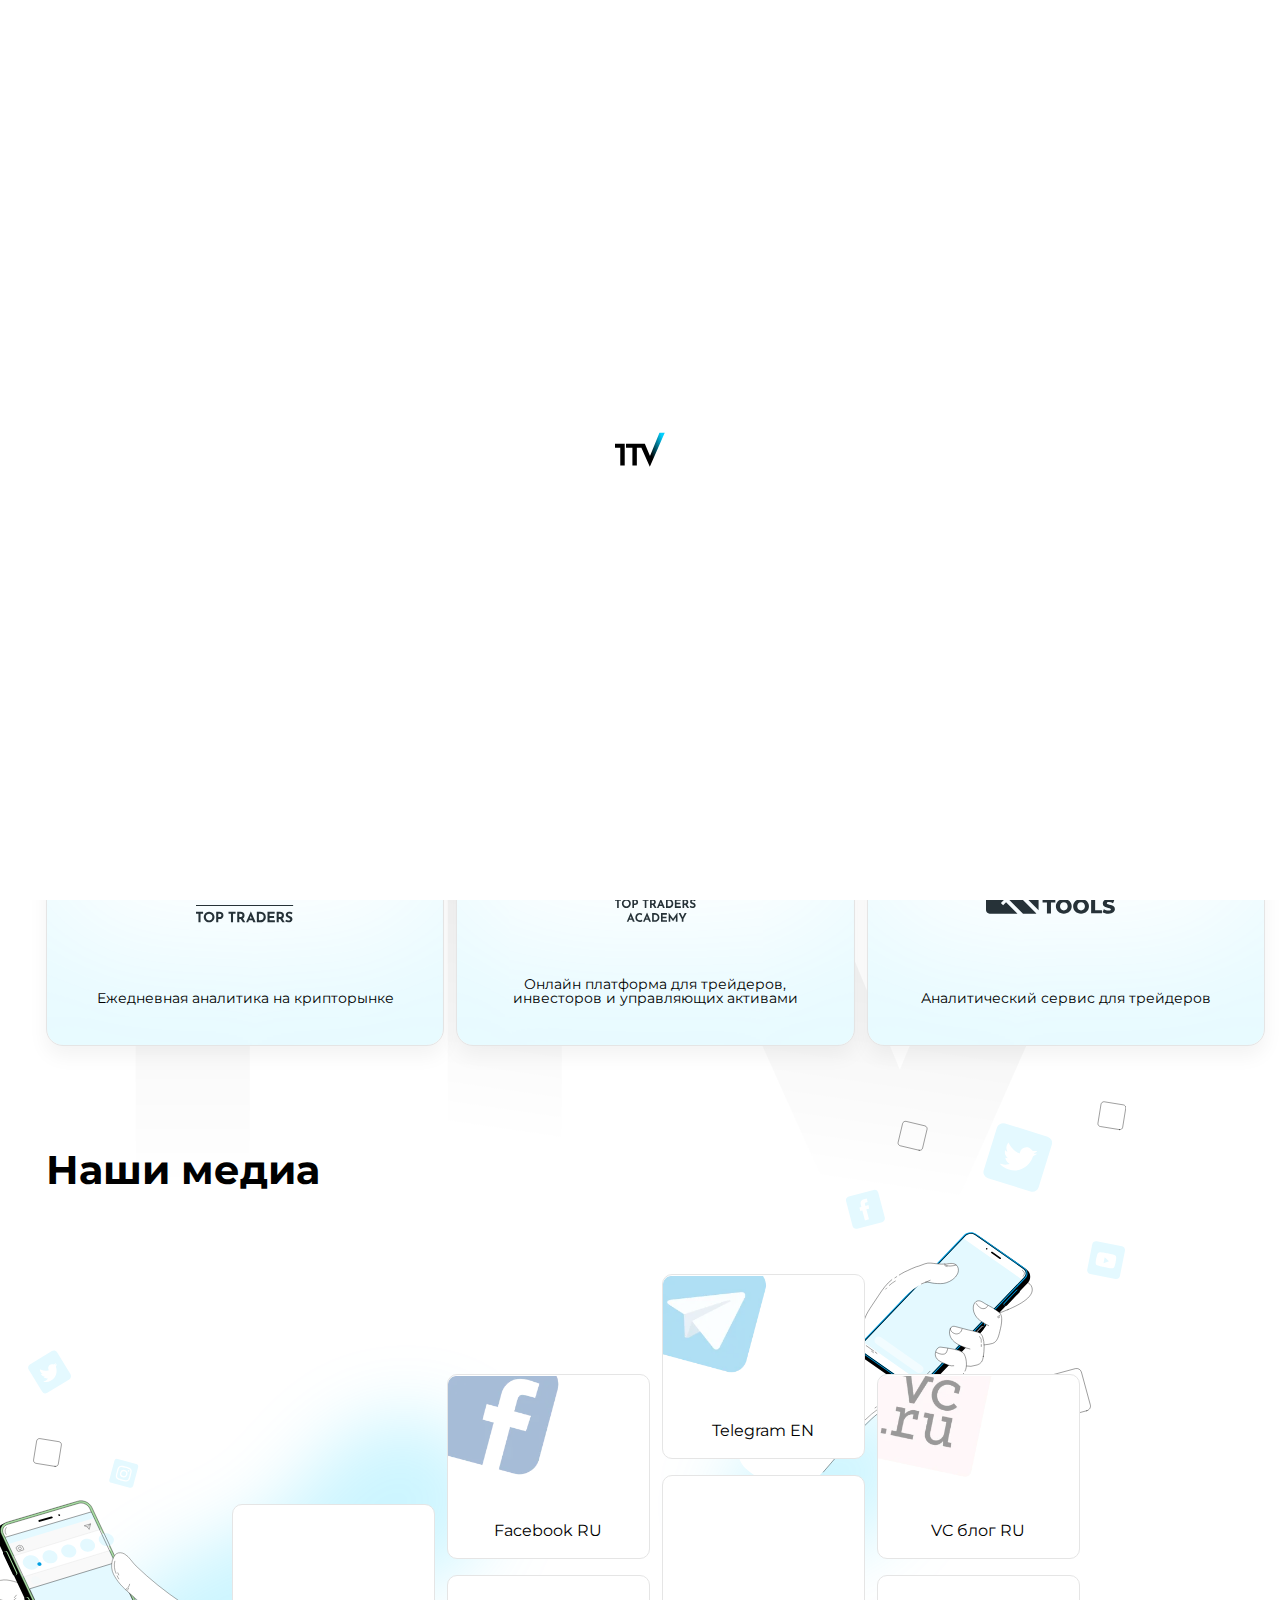
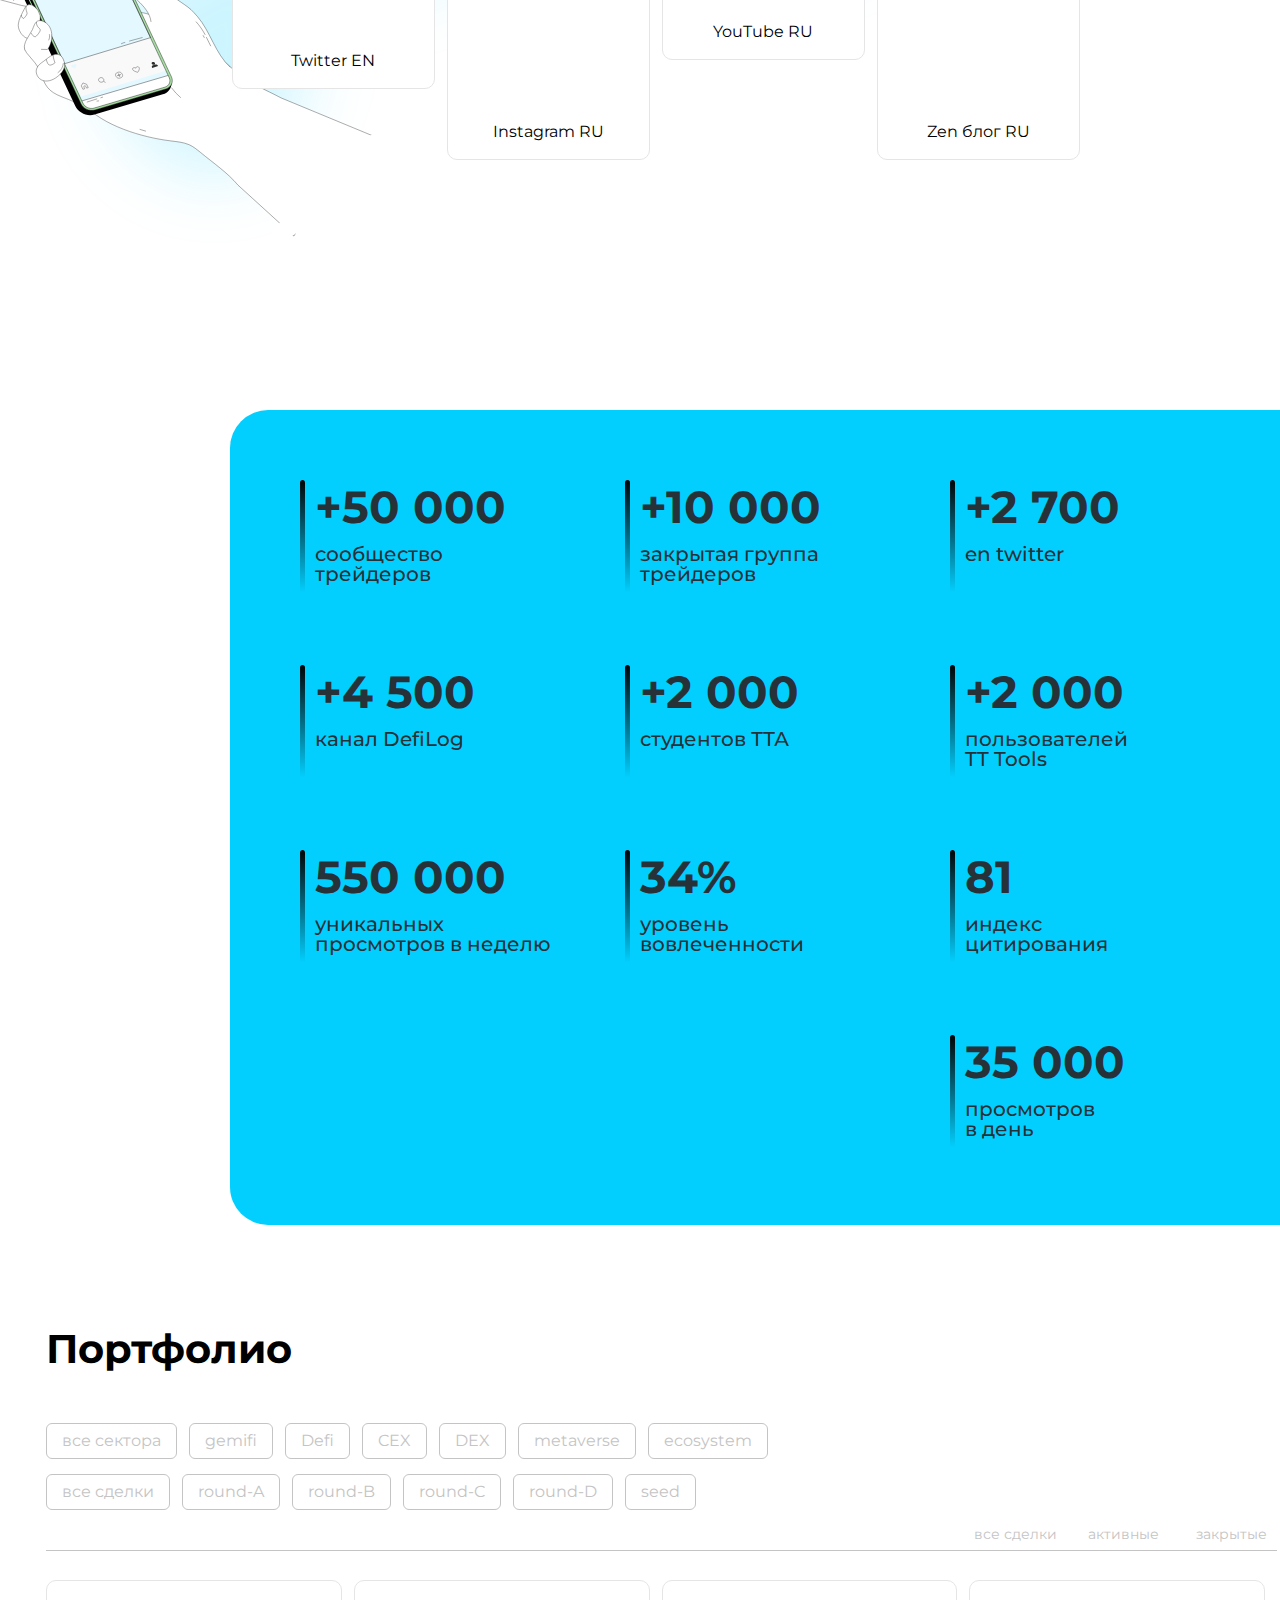
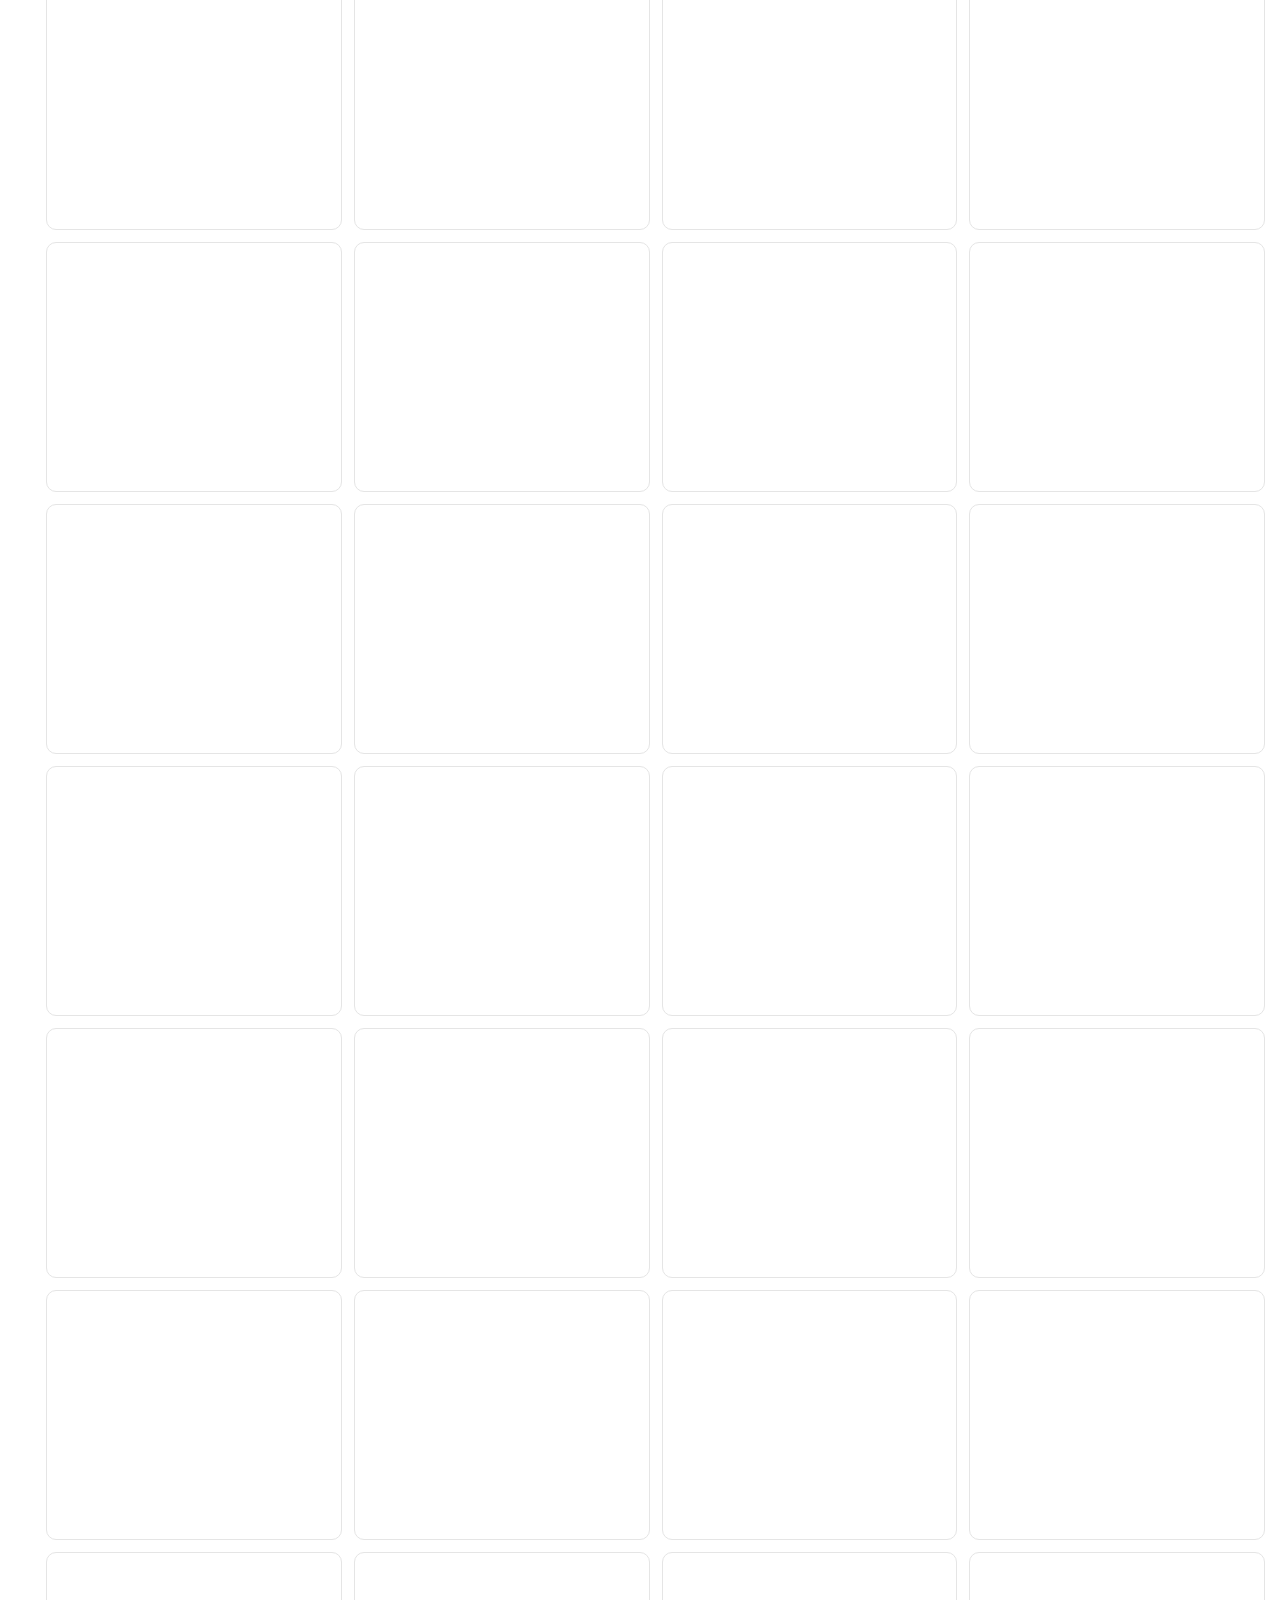
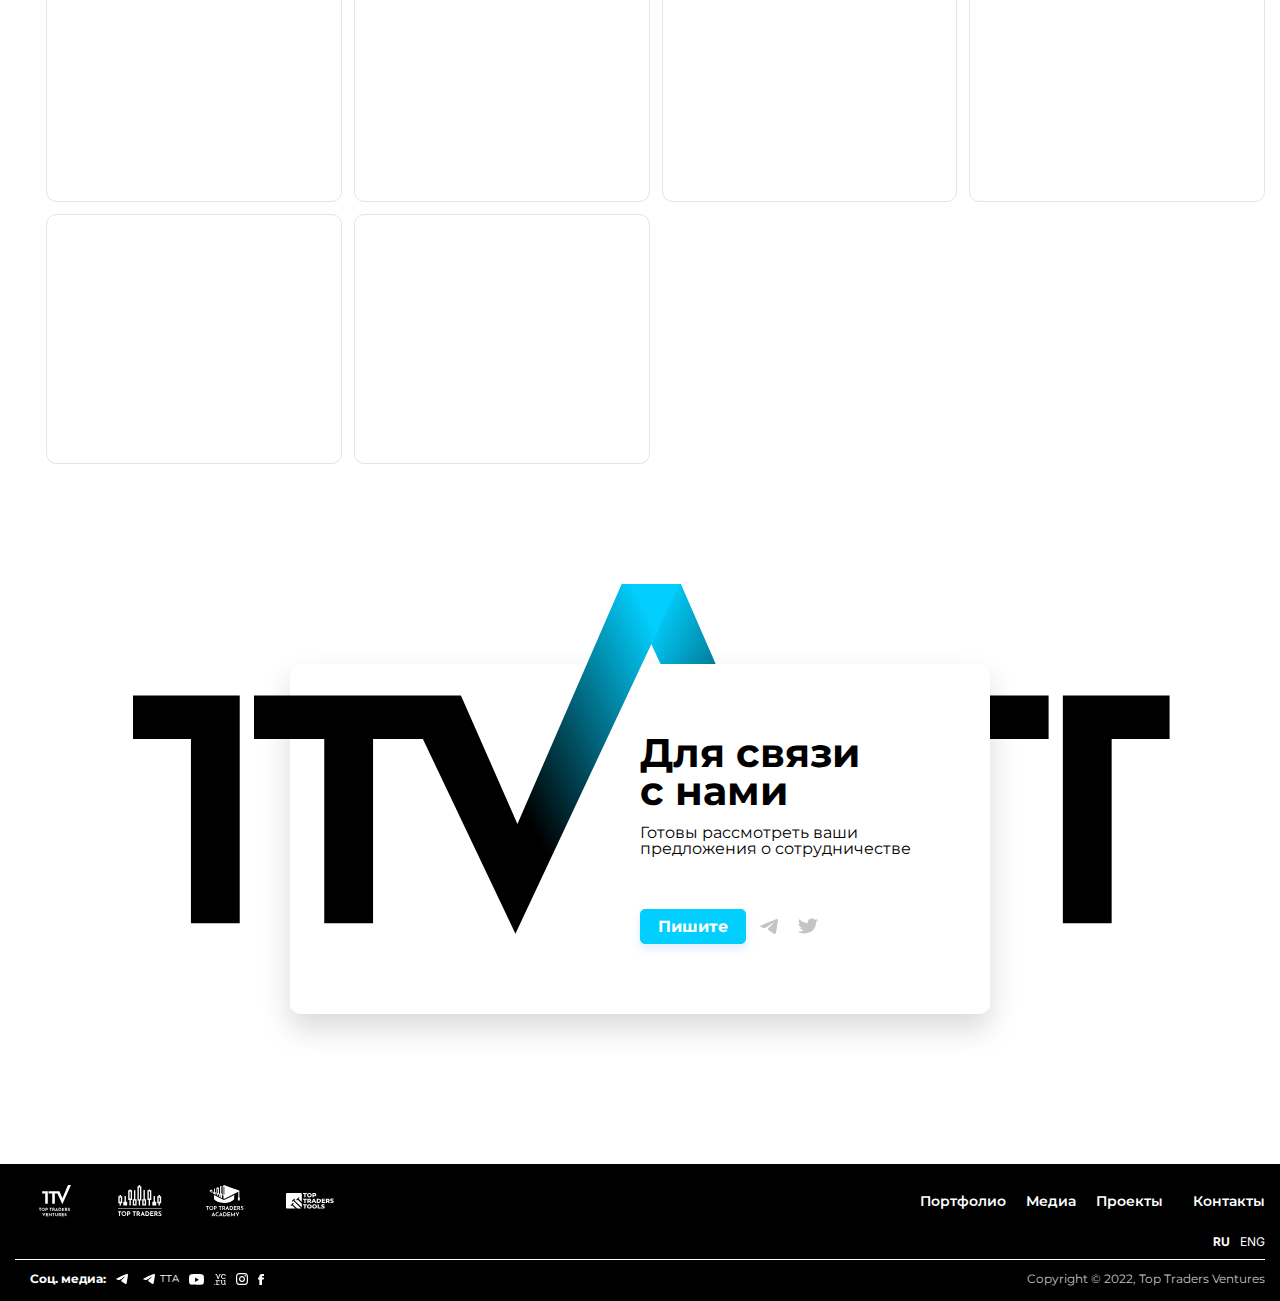
==== commit 53bdcaec: "add lang switch" ====
--- a/index.html
+++ b/index.html
@@ -17,6 +17,7 @@
     <link rel="preconnect" href="https://fonts.googleapis.com">
     <link rel="preconnect" href="https://fonts.gstatic.com" crossorigin>
     <link rel="stylesheet" href="https://fonts.googleapis.com/css2?family=Montserrat:ital,wght@0,100;0,200;0,300;0,400;0,500;0,600;0,700;0,800;0,900;1,100;1,200;1,300;1,500;1,600;1,700;1,800;1,900&amp;display=swap">
+    <link href="https://fonts.googleapis.com/css2?family=Inter:wght@400;700&amp;display=swap" rel="stylesheet">
     <meta name="description" content="Развиваем крипто стартапы,которые меняют мир">
     <meta property="og:url" content="https://">
     <meta property="og:type" content="website">
@@ -393,6 +394,7 @@
           </div>
           <div class="footer__projects"><a class="footer__project" href="#" title="Top Traders Ventures" target="_blank" rel="noopener"><img src="assets/img/projects/ttv-w.svg" alt="Top Traders Ventures"></a><a class="footer__project" href="#" title="Top Traders" target="_blank" rel="noopener"><img src="assets/img/projects/tt-w.svg" alt="Top Traders"></a><a class="footer__project" href="#" title="Top Traders Academy" target="_blank" rel="noopener"><img src="assets/img/projects/tta-w.svg" alt="Top Traders Academy"></a><a class="footer__project" href="#" title="Top Traders Tools" target="_blank" rel="noopener"><img src="assets/img/projects/ttt-w.svg" alt="Top Traders Tools"></a></div>
         </div>
+        <div class="footer__languages"><a class="footer__language _active" href="/ru">RU</a><a class="footer__language" href="/">ENG</a></div>
         <div class="footer__bottom">
           <div class="footer__media">
             <div class="footer__media-title">Cоц. медиа:</div>
--- a/assets/css/common.css
+++ b/assets/css/common.css
@@ -1 +1 @@
-@charset "UTF-8";*,:after,:before{-webkit-box-sizing:border-box;box-sizing:border-box;position:relative}body{margin:0;background-color:#fff;line-height:1;text-rendering:optimizeLegibility;-webkit-text-decoration-skip:objects;text-decoration-skip:objects;-webkit-text-size-adjust:100%;-webkit-font-smoothing:antialiased;-webkit-tap-highlight-color:transparent}:focus{outline:0}blockquote,dd,dl,figure,p{margin:0}blockquote,q{quotes:none}ol,ul{padding:0;margin:0;list-style-type:none}table{border-collapse:collapse;border-spacing:0}b,strong,th{font-weight:inherit}h1,h2,h3,h4,h5,h6{margin:0;font-size:inherit;font-weight:inherit}audio,video{display:block}img{display:block;border:none}iframe{border:none}code,kbd,pre,samp{font-family:monospace,monospace;font-size:inherit}a{background-color:transparent;text-decoration:none}abbr{border:none;text-decoration:none}dfn,em,i{font-style:inherit}mark{background-color:transparent;color:inherit}small{font-size:inherit}sub,sup{position:relative;vertical-align:baseline;font-size:inherit;line-height:0}sub{bottom:-.25em}sup{top:-.5em}button,input,optgroup,select,textarea{padding:0;margin:0;border:none;border-radius:0;-webkit-box-shadow:none;box-shadow:none;background-color:transparent;font:inherit;color:inherit;letter-spacing:inherit}button,input{overflow:visible}button,select{text-align:left;text-transform:none}[type=button],[type=reset],[type=submit],button{cursor:pointer;-webkit-appearance:none}textarea{resize:none;overflow-y:auto;overflow-x:hidden}[type=button]::-moz-focus-inner,[type=reset]::-moz-focus-inner,[type=submit]::-moz-focus-inner,button::-moz-focus-inner{border:none;padding:0}[type=button]:-moz-focusring,[type=reset]:-moz-focusring,[type=submit]:-moz-focusring,button:-moz-focusring{outline:0}[type=number]{-moz-appearance:textfield}[type=number]::-webkit-inner-spin-button,[type=number]::-webkit-outer-spin-button{height:auto;-webkit-appearance:none;margin:0}[type=search]::-webkit-search-decoration{-webkit-appearance:none}[type=search]{outline:0}::-webkit-file-upload-button{-webkit-appearance:button;font:inherit}fieldset{padding:0;margin:0;border:none}legend{display:block;padding:0;white-space:normal}select{-webkit-appearance:none;-moz-appearance:none;appearance:none}select::-ms-expand{display:none}::-moz-placeholder{opacity:1;-moz-transition:opacity .3s;transition:opacity .3s}::-ms-input-placeholder{opacity:1;-ms-transition:opacity .3s;transition:opacity .3s}::placeholder{opacity:1;-webkit-transition:opacity .3s;-o-transition:opacity .3s;transition:opacity .3s}::-webkit-input-placeholder{opacity:1;-webkit-transition:opacity .3s;transition:opacity .3s}:focus::-ms-input-placeholder{opacity:0;opacity:1}:focus::placeholder{opacity:0;opacity:1}:focus::-webkit-input-placeholder{opacity:0;opacity:1}:focus::-moz-placeholder{opacity:0;opacity:1}:focus:-ms-input-placeholder{opacity:0}svg{display:block;width:100%;height:100%;fill:currentColor}[hidden]{display:none}.disabled,:disabled{cursor:not-allowed}::-ms-clear{display:none}:-webkit-autofill{-webkit-box-shadow:0 0 100px #fff inset;box-shadow:0 0 100px #fff inset;-webkit-text-fill-color:currentColor}::-moz-selection{color:#fff;background-color:#1d0d0b}::selection{color:#fff;background-color:#1d0d0b}.clearfix:after{content:'';display:block;clear:both}.visually-hidden{position:absolute;z-index:-1;width:0;height:0;padding:0;margin:0;border:none;overflow:hidden}.contain-pic,.cover-pic{position:absolute;top:0;left:0;width:100%;height:100%}.cover-pic{-o-object-fit:cover;object-fit:cover}.contain-pic{-o-object-fit:contain;object-fit:contain}html{height:100%;font-size:10px;font-family:Montserrat,sans-serif}.body{display:-webkit-box;display:-ms-flexbox;display:flex;-webkit-box-orient:vertical;-webkit-box-direction:normal;-ms-flex-direction:column;flex-direction:column;min-height:100%;background:#fff;color:#000;letter-spacing:normal;line-height:1.2}.body._frozen{overflow:hidden;height:100%}.container{width:100%;margin-right:auto;margin-left:auto}.row{display:-webkit-box;display:-ms-flexbox;display:flex;-ms-flex-wrap:wrap;flex-wrap:wrap}.row>*{position:relative;width:100%}.row.no-gutters{margin-right:0;margin-left:0}.row.no-gutters>.col,.row.no-gutters>[class*=col-]{padding-right:0;padding-left:0}.col-lg,.col-lg-1,.col-lg-10,.col-lg-11,.col-lg-12,.col-lg-2,.col-lg-3,.col-lg-4,.col-lg-5,.col-lg-6,.col-lg-7,.col-lg-8,.col-lg-9,.col-lg-auto,.col-md,.col-md-1,.col-md-10,.col-md-11,.col-md-12,.col-md-2,.col-md-3,.col-md-4,.col-md-5,.col-md-6,.col-md-7,.col-md-8,.col-md-9,.col-md-auto,.col-sm,.col-sm-1,.col-sm-10,.col-sm-11,.col-sm-12,.col-sm-2,.col-sm-3,.col-sm-4,.col-sm-5,.col-sm-6,.col-sm-7,.col-sm-8,.col-sm-9,.col-sm-auto,.col-xl,.col-xl-1,.col-xl-10,.col-xl-11,.col-xl-12,.col-xl-2,.col-xl-3,.col-xl-4,.col-xl-5,.col-xl-6,.col-xl-7,.col-xl-8,.col-xl-9,.col-xl-auto{position:relative;width:100%}.hidden{display:none!important}.text-nowrap{white-space:nowrap}.text-muted{color:rgba(23,23,23,.5)}.text-uppercase{text-transform:uppercase}.color-primary{color:#02cffe!important}.color-secondary{color:#009af0!important}.link,a{cursor:pointer;color:#171717;-webkit-text-decoration:underline solid rgba(23,23,23,.5);text-decoration:underline solid rgba(23,23,23,.5);-webkit-transition-property:color,-webkit-text-decoration-color;-o-transition-property:color,text-decoration-color;transition-property:color,text-decoration-color,-webkit-text-decoration-color;-webkit-transition-duration:.2s;-o-transition-duration:.2s;transition-duration:.2s;-webkit-transition-timing-function:ease-in-out;-o-transition-timing-function:ease-in-out;transition-timing-function:ease-in-out}.link:focus,.link:hover,a:focus,a:hover{color:#02cffe;-webkit-text-decoration-color:rgba(2,207,254,.5);text-decoration-color:rgba(2,207,254,.5)}strong{font-weight:700}::-webkit-input-placeholder{color:rgba(23,23,23,.5)}::-moz-placeholder{color:rgba(23,23,23,.5)}::-ms-input-placeholder{color:rgba(23,23,23,.5)}::placeholder{color:rgba(23,23,23,.5)}.necessaty_fields{display:none!important}.lazyload{visibility:hidden}.fancybox-navigation{position:static}@font-face{font-family:iconfont;src:url(../css/fonts/iconfont/iconfont.eot?1648671537);src:url(../css/fonts/iconfont/iconfont.eot?1648671537#iefix) format("eot"),url(../css/fonts/iconfont/iconfont.woff2?1648671537) format("woff2"),url(../css/fonts/iconfont/iconfont.woff?1648671537) format("woff"),url(../css/fonts/iconfont/iconfont.ttf?1648671537) format("truetype"),url(../css/fonts/iconfont/iconfont.svg?1648671537#iconfont) format("svg");font-display:swap}.icon-fb:before{font-family:iconfont;-webkit-font-smoothing:antialiased;-moz-osx-font-smoothing:grayscale;font-style:normal;font-variant:normal;font-weight:400;speak:none;text-decoration:none;text-transform:none;vertical-align:text-bottom;content:""}.bk{font-size:0}.bk__item{display:inline-block;font-size:10px;line-height:1.2}.bk__item:not(:last-child){margin-right:.5em}.bk__item:not(:last-child):after{content:'/';display:inline-block;margin-left:.5em;color:rgba(23,23,23,.5)}.block{max-width:1920px;margin:0 auto 1rem}.block._mb-small{margin-bottom:.5rem}.block._mb-none{margin-bottom:0}.block._white{background-color:#fff;padding-top:1rem;padding-bottom:1rem}.block._full{max-width:100%}.btn{display:-webkit-box;display:-ms-flexbox;display:flex;-webkit-box-align:center;-ms-flex-align:center;align-items:center;-webkit-box-pack:center;-ms-flex-pack:center;justify-content:center;width:-webkit-fit-content;width:-moz-fit-content;width:fit-content;padding:0 1rem;text-align:center;background-color:#fff;font-size:1.2rem;font-style:normal;cursor:pointer;border-radius:.3rem;-webkit-box-shadow:0 .5rem 1rem rgba(47,128,237,.15);box-shadow:0 .5rem 1rem rgba(47,128,237,.15);border:.1rem solid #000;-webkit-box-sizing:border-box;box-sizing:border-box;height:2.6rem;-webkit-transition-property:background-color,border-color,color;-o-transition-property:background-color,border-color,color;transition-property:background-color,border-color,color;-webkit-transition-duration:.2s;-o-transition-duration:.2s;transition-duration:.2s;-webkit-transition-timing-function:ease-in-out;-o-transition-timing-function:ease-in-out;transition-timing-function:ease-in-out}.btn:focus,.btn:hover{color:#009af0;border-color:#009af0}.btn._primary{color:#fff;background-color:#02cffe;border-color:#02cffe;font-weight:700}.btn._primary:focus,.btn._primary:hover{background-color:#009af0;border-color:#009af0}.btn._filter{color:#c4c4c4;background-color:transparent;border-color:#c4c4c4;padding:0 .8rem;height:2.5rem;-webkit-box-shadow:none;box-shadow:none}.btn._filter:focus,.btn._filter:hover{background-color:#02cffe;border-color:#02cffe;color:#fff;-webkit-box-shadow:0 .5rem 1rem rgba(47,128,237,.15);box-shadow:0 .5rem 1rem rgba(47,128,237,.15)}.btn._filter._active{color:#000;border-color:#000}.btn:disabled{pointer-events:none;background-color:#c4c4c4;border-color:#c4c4c4;color:#fff}.content{overflow:hidden;padding-top:calc(5.6rem + 6.5rem)}.body.dev .block{padding-left:1rem;padding-right:1rem;border:1px dotted rgba(23,23,23,.5)}.body.dev .block:not(._white){padding-top:1rem;padding-bottom:1rem}.dev-flex{display:-webkit-box;display:-ms-flexbox;display:flex;-ms-flex-wrap:wrap;flex-wrap:wrap}.dev-menu__item{display:block;margin-bottom:1em;page-break-inside:avoid}.dev-col{background-color:grey}.form{width:100%;display:-webkit-box;display:-ms-flexbox;display:flex;-webkit-box-orient:vertical;-webkit-box-direction:normal;-ms-flex-direction:column;flex-direction:column}.form__item{margin-bottom:1.2rem}.form__item:last-of-type{margin-bottom:0}.footer{margin-top:auto;background:#000;z-index:2}.footer__inner{padding:2rem 1.5rem 1.5rem}.footer__menu{display:-webkit-box;display:-ms-flexbox;display:flex;-webkit-box-align:center;-ms-flex-align:center;align-items:center;-webkit-box-pack:center;-ms-flex-pack:center;justify-content:center;margin-bottom:2rem}.footer__link{font-style:normal;font-weight:600;font-size:1.2rem;line-height:250%;text-align:center;color:#fff;width:-webkit-fit-content;width:-moz-fit-content;width:fit-content;margin-right:1.2rem;text-decoration:none;-webkit-transition-property:color;-o-transition-property:color;transition-property:color;-webkit-transition-duration:.2s;-o-transition-duration:.2s;transition-duration:.2s;-webkit-transition-timing-function:ease-in-out;-o-transition-timing-function:ease-in-out;transition-timing-function:ease-in-out}.footer__link:focus,.footer__link:hover{color:#02cffe}.footer__link:last-child{margin-right:0}.footer__projects{margin-bottom:3.5rem;display:-webkit-box;display:-ms-flexbox;display:flex;-webkit-box-align:center;-ms-flex-align:center;align-items:center;-webkit-box-pack:center;-ms-flex-pack:center;justify-content:center}.footer__project{width:5rem;height:3.4rem;margin-right:3rem;border:.1rem solid transparent;-webkit-box-sizing:border-box;box-sizing:border-box;display:block;border-radius:.5rem;-webkit-transition-property:border;-o-transition-property:border;transition-property:border;-webkit-transition-duration:.2s;-o-transition-duration:.2s;transition-duration:.2s;-webkit-transition-timing-function:ease-in-out;-o-transition-timing-function:ease-in-out;transition-timing-function:ease-in-out}.footer__project img{width:100%;height:100%;-o-object-fit:contain;object-fit:contain}.footer__project img[src$='.jpg'],.footer__project img[src$='.png']{mix-blend-mode:multiply}.footer__project:last-child{margin-right:0}.footer__project:focus{border-color:#02cffe}.footer__media{display:-webkit-box;display:-ms-flexbox;display:flex;-webkit-box-align:center;-ms-flex-align:center;align-items:center;-webkit-box-pack:center;-ms-flex-pack:center;justify-content:center}.footer__media-title{font-style:normal;font-weight:700;font-size:1rem;margin-right:1rem;color:#fff;white-space:nowrap}.footer__media-content{display:-webkit-box;display:-ms-flexbox;display:flex;-webkit-box-align:center;-ms-flex-align:center;align-items:center;-ms-flex-wrap:wrap;flex-wrap:wrap;-webkit-box-pack:start;-ms-flex-pack:start;justify-content:flex-start;margin-bottom:-1rem}.footer__media-link{display:-webkit-box;display:-ms-flexbox;display:flex;-webkit-box-align:end;-ms-flex-align:end;align-items:flex-end;-webkit-box-pack:center;-ms-flex-pack:center;justify-content:center;width:-webkit-fit-content;width:-moz-fit-content;width:fit-content;color:#fff;font-weight:400;font-size:1rem;line-height:1;margin-right:1rem;margin-bottom:1rem;text-decoration:none;-webkit-transition-property:color;-o-transition-property:color;transition-property:color;-webkit-transition-duration:.2s;-o-transition-duration:.2s;transition-duration:.2s;-webkit-transition-timing-function:ease-in-out;-o-transition-timing-function:ease-in-out;transition-timing-function:ease-in-out}.footer__media-link:focus,.footer__media-link:hover{color:#02cffe}.footer__media-icon{height:1.2rem;width:1.5rem;-ms-flex-item-align:center;align-self:center}.footer__media-icon._tg{width:1.2rem;height:1rem;margin-right:.5rem;-ms-flex-item-align:start;align-self:flex-start}.footer__media-icon._yt{width:1.5rem;height:1.1rem}.footer__media-icon._vc{width:1.2rem;height:1.1rem}.footer__media-icon._inst{width:1.2rem;height:1.2rem}.footer__media-icon._fb{width:.6rem;height:1.1rem}.footer__bottom{border-top:.1rem solid #fff;padding-top:1.2rem}.footer__copiright{font-style:normal;font-weight:400;font-size:.8rem;line-height:100%;text-align:center;color:#c4c4c4;margin-top:1rem}.header{position:fixed;z-index:1000;top:0;left:0;width:100%;background-color:#fff;height:6.5rem;-webkit-box-shadow:0 -.1rem 2rem rgba(0,0,0,.1);box-shadow:0 -.1rem 2rem rgba(0,0,0,.1);padding:0 2.6rem 0 1.5rem}.header__inner{height:100%;display:-webkit-box;display:-ms-flexbox;display:flex;-webkit-box-align:center;-ms-flex-align:center;align-items:center;-webkit-box-pack:justify;-ms-flex-pack:justify;justify-content:space-between;position:static}.header__logo{width:9.1rem;height:auto}.header__logo-btn{background:0 0;border:none;padding:0}.header__btn-wrap{display:-webkit-box;display:-ms-flexbox;display:flex;-webkit-box-align:center;-ms-flex-align:center;align-items:center;-webkit-box-pack:justify;-ms-flex-pack:justify;justify-content:space-between}.header__menu-wrap{display:-webkit-box;display:-ms-flexbox;display:flex;-webkit-box-align:center;-ms-flex-align:center;align-items:center;position:static}.input input,.input textarea{width:100%;color:#130d1d;line-height:1.2;height:3.6rem;padding:0 1.8rem;font-size:1.2rem;-webkit-box-shadow:inset .1rem 0 0 #e4f9ff,inset 0 .1rem 0 #e4f9ff,inset -.1rem 0 0 #e4f9ff,inset 0 -.1rem 0 #e4f9ff;box-shadow:inset .1rem 0 0 #e4f9ff,inset 0 .1rem 0 #e4f9ff,inset -.1rem 0 0 #e4f9ff,inset 0 -.1rem 0 #e4f9ff;border-radius:.5rem;background:rgba(243,253,255,.5);-webkit-box-sizing:border-box;box-sizing:border-box;-webkit-transition-property:all;-o-transition-property:all;transition-property:all;-webkit-transition-duration:.2s;-o-transition-duration:.2s;transition-duration:.2s;-webkit-transition-timing-function:ease-in-out;-o-transition-timing-function:ease-in-out;transition-timing-function:ease-in-out}.input input:hover,.input textarea:hover{-webkit-box-shadow:inset .1rem 0 0 #02cffe,inset 0 .1rem 0 #02cffe,inset -.1rem 0 0 #02cffe,inset 0 -.1rem 0 #02cffe;box-shadow:inset .1rem 0 0 #02cffe,inset 0 .1rem 0 #02cffe,inset -.1rem 0 0 #02cffe,inset 0 -.1rem 0 #02cffe;background:#f3fdff}.input input:focus,.input textarea:focus{-webkit-box-shadow:inset .2rem 0 0 #009af0,inset 0 .2rem 0 #009af0,inset -.2rem 0 0 #009af0,inset 0 -.2rem 0 #009af0;box-shadow:inset .2rem 0 0 #009af0,inset 0 .2rem 0 #009af0,inset -.2rem 0 0 #009af0,inset 0 -.2rem 0 #009af0;background:#fff}.input input:disabled,.input textarea:disabled{opacity:.7;pointer-events:none}.input input:required~label:after,.input textarea:required~label:after{content:'*'}.input textarea{height:8rem;padding-top:1.5rem}.input._error input,.input._error textarea{-webkit-box-shadow:inset .1rem 0 0 #eb5757,inset 0 .1rem 0 #eb5757,inset -.1rem 0 0 #eb5757,inset 0 -.1rem 0 #eb5757;box-shadow:inset .1rem 0 0 #eb5757,inset 0 .1rem 0 #eb5757,inset -.1rem 0 0 #eb5757,inset 0 -.1rem 0 #eb5757;background:#f3fdff;color:#eb5757}.input._error label{color:#eb5757}.input label{position:absolute;font-size:1.2rem;left:1.8rem;top:50%;-webkit-transform:translateY(-50%);transform:translateY(-50%);pointer-events:none;color:#8ba8b7;-webkit-transition-property:all;-o-transition-property:all;transition-property:all;-webkit-transition-duration:.2s;-o-transition-duration:.2s;transition-duration:.2s;-webkit-transition-timing-function:ease-in-out;-o-transition-timing-function:ease-in-out;transition-timing-function:ease-in-out}.input label._label-empty{font-size:1.2rem;top:50%;-webkit-transform:translateY(-50%);transform:translateY(-50%)}.input textarea+._label-empty,.input textarea+label{top:1rem;-webkit-transform:none;transform:none}.input input:not(:-moz-placeholder-shown)+label,.input textarea:not(:-moz-placeholder-shown)+label{font-size:70%;top:.3rem;transform:none}.input input:disabled+label,.input input:focus+label,.input input:not(:placeholder-shown)+label,.input textarea:disabled+label,.input textarea:focus+label,.input textarea:not(:placeholder-shown)+label{font-size:70%;top:.3rem;-webkit-transform:none;transform:none}.input input:hover+label,.input textarea:hover+label{color:#92adbb}.input input:focus+label,.input textarea:focus+label{color:#130d1d}.input input:disabled+label{opacity:.7}.input input:focus+._label-empty,.input textarea:focus+._label-empty{font-size:70%;top:.3rem}.menu-toggler .menu-toggler__hamb{padding:0;font:inherit;color:#171717;text-transform:none;background:0 0;border:0;margin:0;overflow:visible;-webkit-transition-property:opacity;-o-transition-property:opacity;transition-property:opacity;-webkit-transition-duration:.15s;-o-transition-duration:.15s;transition-duration:.15s;-webkit-transition-timing-function:linear;-o-transition-timing-function:linear;transition-timing-function:linear}.menu-toggler .menu-toggler__hamb__box{width:19px;height:13px;display:block;position:relative}.menu-toggler .menu-toggler__hamb__inner{background-color:#171717;display:block;width:19px;height:1px;border-radius:0;position:absolute;top:50%;-webkit-transition-duration:.1s;-o-transition-duration:.1s;transition-duration:.1s;-webkit-transition-timing-function:cubic-bezier(.55,.055,.675,.19);-o-transition-timing-function:cubic-bezier(.55,.055,.675,.19);transition-timing-function:cubic-bezier(.55,.055,.675,.19);-webkit-transition-property:-webkit-transform;-o-transition-property:transform;transition-property:transform,-webkit-transform}.menu-toggler .menu-toggler__hamb__inner:after,.menu-toggler .menu-toggler__hamb__inner:before{content:"";display:block;background-color:inherit;width:19px;height:1px;border-radius:0;position:absolute;-webkit-transition-property:-webkit-transform;-o-transition-property:transform;transition-property:transform,-webkit-transform;-webkit-transition-duration:.15s;-o-transition-duration:.15s;transition-duration:.15s;-webkit-transition-timing-function:ease;-o-transition-timing-function:ease;transition-timing-function:ease}.menu-toggler .menu-toggler__hamb__inner:before{top:-6px;-webkit-transition:top .1s .14s,opacity .1s;-o-transition:top .1s .14s,opacity .1s;transition:top .1s .14s,opacity .1s}.menu-toggler .menu-toggler__hamb__inner:after{bottom:-6px;-webkit-transition:bottom .1s .14s,-webkit-transform .1s cubic-bezier(.55,.055,.675,.19);transition:bottom .1s .14s,transform .1s cubic-bezier(.55,.055,.675,.19),-webkit-transform .1s cubic-bezier(.55,.055,.675,.19);-o-transition:bottom .1s .14s,transform .1s cubic-bezier(.55,.055,.675,.19)}.body.menu-open .menu-toggler__hamb__inner{-webkit-transform:rotate(45deg);transform:rotate(45deg);-webkit-transition-delay:.14s;-o-transition-delay:.14s;transition-delay:.14s;-webkit-transition-timing-function:cubic-bezier(.215,.61,.355,1);-o-transition-timing-function:cubic-bezier(.215,.61,.355,1);transition-timing-function:cubic-bezier(.215,.61,.355,1)}.body.menu-open .menu-toggler__hamb__inner:before{top:0;opacity:0;-webkit-transition:top .1s,opacity .1s .14s;-o-transition:top .1s,opacity .1s .14s;transition:top .1s,opacity .1s .14s}.body.menu-open .menu-toggler__hamb__inner:after{bottom:0;-webkit-transform:rotate(-90deg);transform:rotate(-90deg);-webkit-transition:bottom .1s,-webkit-transform .1s cubic-bezier(.215,.61,.355,1) .14s;transition:bottom .1s,transform .1s cubic-bezier(.215,.61,.355,1) .14s,-webkit-transform .1s cubic-bezier(.215,.61,.355,1) .14s;-o-transition:bottom .1s,transform .1s cubic-bezier(.215,.61,.355,1) .14s}.rte h3{font-size:120%;font-weight:700}.rte>*{-webkit-column-break-inside:avoid;-moz-column-break-inside:avoid;break-inside:avoid;margin-bottom:1.5rem}.rte>:last-child{margin-bottom:0}.rte ol li,.rte ul li{padding-left:1rem}.rte ol li:before,.rte ul li:before{position:absolute;left:0}.rte ol li:not(:last-child),.rte ul li:not(:last-child){margin-bottom:.5rem}.rte ul li:before{content:'⋅'}.rte ol{counter-reset:myCounter}.rte ol li:before{counter-increment:myCounter;content:counter(myCounter) "."}.menu{position:absolute;top:100%;left:0;right:0;max-height:calc(100vh - 6.5rem);background-color:#fff;overflow:hidden;-webkit-box-shadow:0 2rem 2rem 0 rgba(0,0,0,.05);box-shadow:0 2rem 2rem 0 rgba(0,0,0,.05);-webkit-transition-property:max-height;-o-transition-property:max-height;transition-property:max-height;-webkit-transition-duration:.2s;-o-transition-duration:.2s;transition-duration:.2s;-webkit-transition-timing-function:ease-in-out;-o-transition-timing-function:ease-in-out;transition-timing-function:ease-in-out}.menu._close{max-height:0}.menu__link{text-decoration:none;font-weight:600;font-size:1.6rem;text-align:center;color:#000;-webkit-transition-property:color;-o-transition-property:color;transition-property:color;-webkit-transition-duration:.2s;-o-transition-duration:.2s;transition-duration:.2s;-webkit-transition-timing-function:ease-in-out;-o-transition-timing-function:ease-in-out;transition-timing-function:ease-in-out}.menu__link:focus,.menu__link:hover{color:#02cffe}.menu__list{margin:0;padding:2.6rem 0 3.7rem;height:100%;overflow:auto}.menu__list-item{text-align:center}.menu__list-item+.menu__list-item{margin-top:2.1rem}.menu-btn{width:1.8rem;height:1.4rem;position:relative;overflow:hidden;display:-webkit-box;display:-ms-flexbox;display:flex;-webkit-box-pack:end;-ms-flex-pack:end;justify-content:flex-end;-webkit-box-align:center;-ms-flex-align:center;align-items:center;cursor:pointer;-ms-flex-negative:0;flex-shrink:0;margin-left:2.1rem}.menu-btn .menu-btn__burger,.menu-btn .menu-btn__burger::after,.menu-btn .menu-btn__burger::before{width:1.8rem;height:.2rem;border-radius:.1rem;background-color:#263238;-webkit-transition-property:all;-o-transition-property:all;transition-property:all;-webkit-transition-duration:.2s;-o-transition-duration:.2s;transition-duration:.2s;-webkit-transition-timing-function:ease-in-out;-o-transition-timing-function:ease-in-out;transition-timing-function:ease-in-out}.menu-btn .menu-btn__burger::after,.menu-btn .menu-btn__burger::before{content:"";position:absolute;right:0}.menu-btn .menu-btn__burger::before{-webkit-transform:translateY(calc(-100% - .35rem));transform:translateY(calc(-100% - .35rem))}.menu-btn .menu-btn__burger::after{-webkit-transform:translateY(calc(100% + .35rem));transform:translateY(calc(100% + .35rem))}.menu-btn._open .menu-btn__burger{width:0;background-color:transparent}.menu-btn._open .menu-btn__burger::before{-webkit-transform:rotate(-45deg);transform:rotate(-45deg)}.menu-btn._open .menu-btn__burger::after{-webkit-transform:rotate(45deg);transform:rotate(45deg)}.modal{position:fixed;top:-100vh;bottom:0;left:0;right:0;background:#fff;z-index:999999;overflow:hidden;-webkit-transform:scale(0);transform:scale(0);opacity:0;visibility:hidden;-webkit-transition-property:opacity,visibility,top,-webkit-transform;-o-transition-property:opacity,transform,visibility,top;transition-property:opacity,transform,visibility,top,-webkit-transform;-webkit-transition-duration:.2s;-o-transition-duration:.2s;transition-duration:.2s;-webkit-transition-timing-function:ease-in-out;-o-transition-timing-function:ease-in-out;transition-timing-function:ease-in-out}.modal._show{opacity:1;-webkit-transform:scale(1);transform:scale(1);visibility:visible;top:0}.title{padding:0 1.5rem;margin-bottom:9rem}.title__img{width:100%;max-width:29rem;height:auto;margin:0 auto 2.2rem}.title__h1,.title__h2{text-align:center;margin:0;font-style:normal}.title__h1{font-weight:800;font-size:3rem;margin-bottom:1rem}.title__h2{font-weight:400;font-size:1.4rem}.projects{margin-bottom:9rem;padding:0 4rem;position:relative}.projects__inner{margin:0 auto;max-width:128rem}.projects__title{font-style:normal;font-weight:700;font-size:2rem;text-align:center;margin-bottom:3rem}.projects__bg{display:none}.projects__item{min-height:17.8rem;height:100%;background:#fff;-webkit-box-shadow:0 1rem 2rem rgba(0,0,0,.05),inset 0 -10rem 14.2rem rgba(2,207,254,.1);box-shadow:0 1rem 2rem rgba(0,0,0,.05),inset 0 -10rem 14.2rem rgba(2,207,254,.1);border-radius:1.5rem;padding:2.6rem 3rem 3rem;display:-webkit-box;display:-ms-flexbox;display:flex;-webkit-box-orient:vertical;-webkit-box-direction:normal;-ms-flex-direction:column;flex-direction:column;-webkit-box-align:center;-ms-flex-align:center;align-items:center;-webkit-box-pack:justify;-ms-flex-pack:justify;justify-content:space-between;text-decoration:none;border:.1rem solid #e5e5e5;-webkit-box-sizing:border-box;box-sizing:border-box;-webkit-transition-property:border;-o-transition-property:border;transition-property:border;-webkit-transition-duration:.2s;-o-transition-duration:.2s;transition-duration:.2s;-webkit-transition-timing-function:ease-in-out;-o-transition-timing-function:ease-in-out;transition-timing-function:ease-in-out}.projects__item:focus,.projects__item:hover{border-color:#02cffe}.projects__item-wrap+.projects__item-wrap{margin-top:3rem}.projects__item-img{max-width:12rem;height:5.5rem;-o-object-fit:contain;object-fit:contain;margin:0 auto 3rem;-ms-flex-negative:0;flex-shrink:0;width:100%}.projects__item-img[src$='.jpg'],.projects__item-img[src$='.png']{mix-blend-mode:multiply}.projects__item-text{font-style:normal;font-weight:400;font-size:1.2rem;line-height:1;text-align:center;margin:0 auto;color:#000}.media{margin-bottom:9rem;padding:0 1.5rem;position:relative}.media__inner{margin:0 auto;max-width:128rem}.media__bg{display:none}.media__title{font-style:normal;font-weight:700;font-size:2rem;text-align:center;margin-bottom:3rem}.media__content{display:grid;grid-template-columns:1fr;grid-gap:.8rem}.media__group{display:grid;grid-gap:.8rem;grid-template-columns:repeat(2,1fr)}.media__item{background:#fff;-webkit-box-shadow:0 .5rem 1rem rgba(47,128,237,.15),inset 0 -3.9rem 5.5rem rgba(2,207,254,.15);box-shadow:0 .5rem 1rem rgba(47,128,237,.15),inset 0 -3.9rem 5.5rem rgba(2,207,254,.15);border-radius:1rem;padding-bottom:1.3rem;min-height:14.1rem;height:100%;display:-webkit-box;display:-ms-flexbox;display:flex;-webkit-box-align:center;-ms-flex-align:center;align-items:center;-webkit-box-pack:justify;-ms-flex-pack:justify;justify-content:space-between;-webkit-box-orient:vertical;-webkit-box-direction:normal;-ms-flex-direction:column;flex-direction:column;width:100%;overflow:hidden;text-decoration:none}.media__item-picture{-ms-flex-item-align:start;align-self:flex-start;-ms-flex-negative:0;flex-shrink:0}.media__item-img{width:100%;max-width:11.3rem;height:9.5rem;-o-object-fit:cover;object-fit:cover;margin-bottom:1rem}.media__item-text{font-style:normal;font-weight:400;font-size:1.6rem;text-align:center;height:100%;display:-webkit-box;display:-ms-flexbox;display:flex;-webkit-box-align:center;-ms-flex-align:center;align-items:center;-webkit-box-pack:center;-ms-flex-pack:center;justify-content:center;color:#000}.statistic{background:#02cffe;margin-bottom:9rem;padding:4.5rem 1.5rem}.statistic__inner{display:grid;grid-template-columns:repeat(2,1fr);-webkit-column-gap:.8rem;-moz-column-gap:.8rem;column-gap:.8rem;row-gap:3rem}.statistic__item{color:#263238;padding-left:1rem;min-height:7rem}.statistic__item-title{font-style:normal;font-weight:700;font-size:2.5rem;white-space:nowrap}.statistic__item-text{font-style:normal;font-weight:500;font-size:1.2rem;line-height:1;max-width:12rem}.statistic__item::before{content:'';position:absolute;left:0;top:0;bottom:0;width:.2rem;background:-webkit-gradient(linear,left top,left bottom,color-stop(-2.29%,#000),color-stop(93.89%,rgba(0,0,0,0)));background:-o-linear-gradient(top,#000 -2.29%,rgba(0,0,0,0) 93.89%);background:linear-gradient(180deg,#000 -2.29%,rgba(0,0,0,0) 93.89%);border-radius:1rem}.statistic__bg-picture{position:static}.statistic__bg-bottom,.statistic__bg-main,.statistic__bg-top{position:absolute;pointer-events:none;-webkit-user-select:none;-moz-user-select:none;-ms-user-select:none;user-select:none}.statistic__bg-top{right:0;top:0;-webkit-transform:translateY(-50%);transform:translateY(-50%);width:50%;height:auto}.statistic__bg-bottom{left:0;bottom:0;width:70%;height:auto}.statistic__bg-main{display:none}.feedback{padding-top:14rem;padding-bottom:9rem;overflow:hidden}.feedback__inner{max-width:80vw;min-height:23.7rem;margin-left:auto;display:-webkit-box;display:-ms-flexbox;display:flex;-webkit-box-align:stretch;-ms-flex-align:stretch;align-items:stretch;-webkit-box-pack:stretch;-ms-flex-pack:stretch;justify-content:stretch;z-index:2}.feedback__content{background:#fff;-webkit-box-shadow:0 1.5rem 3rem rgba(0,0,0,.15);box-shadow:0 1.5rem 3rem rgba(0,0,0,.15);border-radius:1rem 0 0 1rem;padding:4rem 1.5rem 5rem 5rem;min-height:100%;display:-webkit-box;display:-ms-flexbox;display:flex;-webkit-box-orient:vertical;-webkit-box-direction:normal;-ms-flex-direction:column;flex-direction:column;-webkit-box-pack:justify;-ms-flex-pack:justify;justify-content:space-between;width:100%}.feedback__title{font-style:normal;font-weight:700;font-size:2rem;line-height:95%;margin-bottom:1rem}.feedback__text{font-style:normal;font-weight:400;font-size:1.2rem;line-height:100%;margin-bottom:2rem}.feedback__btns{display:-webkit-box;display:-ms-flexbox;display:flex;-webkit-box-align:center;-ms-flex-align:center;align-items:center}.feedback__btn{font-size:1.4rem;min-width:9rem;margin-right:1.3rem}.feedback__link{text-decoration:none;font-size:1.2rem;color:#c4c4c4;-webkit-transition-property:color;-o-transition-property:color;transition-property:color;-webkit-transition-duration:.2s;-o-transition-duration:.2s;transition-duration:.2s;-webkit-transition-timing-function:ease-in-out;-o-transition-timing-function:ease-in-out;transition-timing-function:ease-in-out}.feedback__link:focus,.feedback__link:hover{color:#02cffe}.feedback__link-icon{width:1.6rem;height:1.2rem}.feedback__link-icon._tg{width:1.4rem}.feedback__link:last-child{margin-left:1.7rem}.feedback__bg{position:absolute;pointer-events:none;-webkit-user-select:none;-moz-user-select:none;-ms-user-select:none;user-select:none;top:-5rem;height:25rem;width:auto}.feedback__bg-picture{position:static}.feedback__bg._left{right:calc(100% - 8rem)}.feedback__bg._right{left:3.9rem}.feedback__bg._top{top:auto;bottom:0;left:0;right:0;height:auto;width:100%}.portfolio{padding:0 1.5rem;z-index:2}.portfolio__item{height:14.1rem;border:.1rem solid #e5e5e5;-webkit-box-sizing:border-box;box-sizing:border-box;border-radius:1rem;display:-webkit-box;display:-ms-flexbox;display:flex;-webkit-box-align:center;-ms-flex-align:center;align-items:center;-webkit-box-pack:center;-ms-flex-pack:center;justify-content:center;-webkit-box-orient:vertical;-webkit-box-direction:normal;-ms-flex-direction:column;flex-direction:column;background:#fff;width:100%;text-decoration:none;color:#000;-webkit-transition-property:all;-o-transition-property:all;transition-property:all;-webkit-transition-duration:.2s;-o-transition-duration:.2s;transition-duration:.2s;-webkit-transition-timing-function:ease-in-out;-o-transition-timing-function:ease-in-out;transition-timing-function:ease-in-out}.portfolio__item-img{-webkit-filter:grayscale(1);filter:grayscale(1);max-width:12rem;width:100%;height:5rem;-o-object-fit:contain;object-fit:contain;-webkit-transition-property:all;-o-transition-property:all;transition-property:all;-webkit-transition-duration:.2s;-o-transition-duration:.2s;transition-duration:.2s;-webkit-transition-timing-function:ease-in-out;-o-transition-timing-function:ease-in-out;transition-timing-function:ease-in-out}.portfolio__item-btn{-webkit-transform:scale(0);transform:scale(0);position:absolute;bottom:15%;left:0;right:0;margin:auto;pointer-events:none;-webkit-box-shadow:none;box-shadow:none;background:0 0;padding:0 1rem!important;color:#000;-webkit-transition-property:all;-o-transition-property:all;transition-property:all;-webkit-transition-duration:.2s;-o-transition-duration:.2s;transition-duration:.2s;-webkit-transition-timing-function:ease-in-out;-o-transition-timing-function:ease-in-out;transition-timing-function:ease-in-out}.portfolio__item-wrap{margin-bottom:.8rem}.portfolio__item:focus,.portfolio__item:hover{border-color:#02cffe;-webkit-box-shadow:inset 0 0 5rem rgba(2,207,254,.1);box-shadow:inset 0 0 5rem rgba(2,207,254,.1)}.portfolio__item:focus .portfolio__item-btn,.portfolio__item:hover .portfolio__item-btn{-webkit-transform:scale(1);transform:scale(1)}.portfolio__item:focus .portfolio__item-img,.portfolio__item:hover .portfolio__item-img{-webkit-transform:translateY(-50%);transform:translateY(-50%);-webkit-filter:grayscale(0);filter:grayscale(0)}.portfolio__title{font-style:normal;font-weight:700;font-size:2rem;text-align:center;margin-bottom:2.4rem}.portfolio__items{margin-bottom:-.8rem;margin-top:3.3rem}.portfolio__filters{display:-webkit-box;display:-ms-flexbox;display:flex;-webkit-box-align:center;-ms-flex-align:center;align-items:center;-webkit-box-pack:start;-ms-flex-pack:start;justify-content:flex-start;-ms-flex-wrap:wrap;flex-wrap:wrap;margin-right:-.8rem;margin-bottom:-.8rem}.portfolio__filters ._filter{margin-right:.8rem;margin-bottom:.8rem}.portfolio__filters+.portfolio__filters{margin-top:1.8rem}.portfolio__filters._bottom{display:-webkit-box;display:-ms-flexbox;display:flex;-webkit-box-pack:justify;-ms-flex-pack:justify;justify-content:space-between;-webkit-box-align:center;-ms-flex-align:center;align-items:center;border-bottom:.1rem solid #c4c4c4;padding-bottom:.85rem;margin-top:2.4rem}.portfolio__filter-bottom{color:#c4c4c4;font-size:1.2rem;min-width:9rem;text-align:center;-webkit-transition-property:color;-o-transition-property:color;transition-property:color;-webkit-transition-duration:.2s;-o-transition-duration:.2s;transition-duration:.2s;-webkit-transition-timing-function:ease-in-out;-o-transition-timing-function:ease-in-out;transition-timing-function:ease-in-out}.portfolio__filter-bottom:focus,.portfolio__filter-bottom:hover{color:#02cffe}.portfolio__filter-bottom._active{color:#000}.feedback-modal__inner{display:-webkit-box;display:-ms-flexbox;display:flex;-webkit-box-orient:vertical;-webkit-box-direction:normal;-ms-flex-direction:column;flex-direction:column;height:100%}.feedback-modal__header{display:-webkit-box;display:-ms-flexbox;display:flex;-webkit-box-orient:vertical;-webkit-box-direction:normal;-ms-flex-direction:column;flex-direction:column;-webkit-box-align:center;-ms-flex-align:center;align-items:center;background:#02cffe;padding:0 2.5rem 2.5rem}.feedback-modal__title{font-style:normal;font-weight:700;font-size:2.5rem;line-height:100%;text-align:center;margin-bottom:3rem}.feedback-modal__links{display:-webkit-box;display:-ms-flexbox;display:flex;-webkit-box-align:center;-ms-flex-align:center;align-items:center;-webkit-box-pack:center;-ms-flex-pack:center;justify-content:center}.feedback-modal__link{color:#fff;font-size:1.9rem;text-decoration:none;-webkit-transition-property:color;-o-transition-property:color;transition-property:color;-webkit-transition-duration:.2s;-o-transition-duration:.2s;transition-duration:.2s;-webkit-transition-timing-function:ease-in-out;-o-transition-timing-function:ease-in-out;transition-timing-function:ease-in-out}.feedback-modal__link-icon{width:2.4rem;height:1.9rem}.feedback-modal__link-icon._tg{width:2.2rem;height:1.8rem}.feedback-modal__link:focus,.feedback-modal__link:hover{color:#c4c4c4}.feedback-modal__link+.feedback-modal__link{margin-left:2.3rem}.feedback-modal__content{height:100%;overflow:auto;padding:4rem}.feedback-modal__picture{position:static}.feedback-modal__img{max-width:29rem;width:100%;height:auto;margin:0 auto 2.7rem}.feedback-modal__close{position:absolute;font-size:3rem;width:3rem;height:3rem;padding:0;right:2.5rem;top:2rem;z-index:2}.feedback-modal__close:hover::after,.feedback-modal__close:hover::before{background:#c4c4c4}.feedback-modal__close::after,.feedback-modal__close::before{content:'';height:100%;width:.1rem;background:#fff;position:absolute;right:50%;top:0;-webkit-transition-property:background;-o-transition-property:background;transition-property:background;-webkit-transition-duration:.2s;-o-transition-duration:.2s;transition-duration:.2s;-webkit-transition-timing-function:ease-in-out;-o-transition-timing-function:ease-in-out;transition-timing-function:ease-in-out}.feedback-modal__close::after{-webkit-transform:rotate(45deg) translateX(-50%);transform:rotate(45deg) translateX(-50%)}.feedback-modal__close::before{-webkit-transform:rotate(-45deg) translateX(50%);transform:rotate(-45deg) translateX(50%)}.feedback-form__submit{margin:1.5rem auto 0}.body._loaded .preloader{opacity:0;pointer-events:none;visibility:hidden}@media (min-width:320px){.container{max-width:100%;padding-right:25px;padding-left:25px}.row{margin-right:-4px;margin-left:-4px}.col-lg,.col-lg-1,.col-lg-10,.col-lg-11,.col-lg-12,.col-lg-2,.col-lg-3,.col-lg-4,.col-lg-5,.col-lg-6,.col-lg-7,.col-lg-8,.col-lg-9,.col-lg-auto,.col-md,.col-md-1,.col-md-10,.col-md-11,.col-md-12,.col-md-2,.col-md-3,.col-md-4,.col-md-5,.col-md-6,.col-md-7,.col-md-8,.col-md-9,.col-md-auto,.col-sm,.col-sm-1,.col-sm-10,.col-sm-11,.col-sm-12,.col-sm-2,.col-sm-3,.col-sm-4,.col-sm-5,.col-sm-6,.col-sm-7,.col-sm-8,.col-sm-9,.col-sm-auto,.col-xl,.col-xl-1,.col-xl-10,.col-xl-11,.col-xl-12,.col-xl-2,.col-xl-3,.col-xl-4,.col-xl-5,.col-xl-6,.col-xl-7,.col-xl-8,.col-xl-9,.col-xl-auto,.row>*{padding-right:4px;padding-left:4px}.col-sm{-ms-flex-preferred-size:0;flex-basis:0;-webkit-box-flex:1;-ms-flex-positive:1;flex-grow:1;min-width:0;max-width:100%}.row-cols-sm-1>*{-webkit-box-flex:0;-ms-flex:0 0 100%;flex:0 0 100%;max-width:100%}.row-cols-sm-2>*{-webkit-box-flex:0;-ms-flex:0 0 50%;flex:0 0 50%;max-width:50%}.row-cols-sm-3>*{-webkit-box-flex:0;-ms-flex:0 0 33.33333%;flex:0 0 33.33333%;max-width:33.33333%}.row-cols-sm-4>*{-webkit-box-flex:0;-ms-flex:0 0 25%;flex:0 0 25%;max-width:25%}.row-cols-sm-5>*{-webkit-box-flex:0;-ms-flex:0 0 20%;flex:0 0 20%;max-width:20%}.row-cols-sm-6>*{-webkit-box-flex:0;-ms-flex:0 0 16.66667%;flex:0 0 16.66667%;max-width:16.66667%}.row-cols-sm-7>*{-webkit-box-flex:0;-ms-flex:0 0 14.28571%;flex:0 0 14.28571%;max-width:14.28571%}.row-cols-sm-8>*{-webkit-box-flex:0;-ms-flex:0 0 12.5%;flex:0 0 12.5%;max-width:12.5%}.row-cols-sm-9>*{-webkit-box-flex:0;-ms-flex:0 0 11.11111%;flex:0 0 11.11111%;max-width:11.11111%}.row-cols-sm-10>*{-webkit-box-flex:0;-ms-flex:0 0 10%;flex:0 0 10%;max-width:10%}.row-cols-sm-11>*{-webkit-box-flex:0;-ms-flex:0 0 9.09091%;flex:0 0 9.09091%;max-width:9.09091%}.row-cols-sm-12>*{-webkit-box-flex:0;-ms-flex:0 0 8.33333%;flex:0 0 8.33333%;max-width:8.33333%}.col-sm-auto{-webkit-box-flex:0;-ms-flex:0 0 auto;flex:0 0 auto;width:auto;max-width:100%}.col-sm-1{-webkit-box-flex:0;-ms-flex:0 0 8.33333%;flex:0 0 8.33333%;max-width:8.33333%}.col-sm-2{-webkit-box-flex:0;-ms-flex:0 0 16.66667%;flex:0 0 16.66667%;max-width:16.66667%}.col-sm-3{-webkit-box-flex:0;-ms-flex:0 0 25%;flex:0 0 25%;max-width:25%}.col-sm-4{-webkit-box-flex:0;-ms-flex:0 0 33.33333%;flex:0 0 33.33333%;max-width:33.33333%}.col-sm-5{-webkit-box-flex:0;-ms-flex:0 0 41.66667%;flex:0 0 41.66667%;max-width:41.66667%}.col-sm-6{-webkit-box-flex:0;-ms-flex:0 0 50%;flex:0 0 50%;max-width:50%}.col-sm-7{-webkit-box-flex:0;-ms-flex:0 0 58.33333%;flex:0 0 58.33333%;max-width:58.33333%}.col-sm-8{-webkit-box-flex:0;-ms-flex:0 0 66.66667%;flex:0 0 66.66667%;max-width:66.66667%}.col-sm-9{-webkit-box-flex:0;-ms-flex:0 0 75%;flex:0 0 75%;max-width:75%}.col-sm-10{-webkit-box-flex:0;-ms-flex:0 0 83.33333%;flex:0 0 83.33333%;max-width:83.33333%}.col-sm-11{-webkit-box-flex:0;-ms-flex:0 0 91.66667%;flex:0 0 91.66667%;max-width:91.66667%}.col-sm-12{-webkit-box-flex:0;-ms-flex:0 0 100%;flex:0 0 100%;max-width:100%}.offset-sm-0{margin-left:0}.offset-sm-1{margin-left:8.33333%}.offset-sm-2{margin-left:16.66667%}.offset-sm-3{margin-left:25%}.offset-sm-4{margin-left:33.33333%}.offset-sm-5{margin-left:41.66667%}.offset-sm-6{margin-left:50%}.offset-sm-7{margin-left:58.33333%}.offset-sm-8{margin-left:66.66667%}.offset-sm-9{margin-left:75%}.offset-sm-10{margin-left:83.33333%}.offset-sm-11{margin-left:91.66667%}}@media (min-width:768px){.container{max-width:100%;padding-right:50px;padding-left:50px}.row{margin-right:-5px;margin-left:-5px}.col-lg,.col-lg-1,.col-lg-10,.col-lg-11,.col-lg-12,.col-lg-2,.col-lg-3,.col-lg-4,.col-lg-5,.col-lg-6,.col-lg-7,.col-lg-8,.col-lg-9,.col-lg-auto,.col-md,.col-md-1,.col-md-10,.col-md-11,.col-md-12,.col-md-2,.col-md-3,.col-md-4,.col-md-5,.col-md-6,.col-md-7,.col-md-8,.col-md-9,.col-md-auto,.col-sm,.col-sm-1,.col-sm-10,.col-sm-11,.col-sm-12,.col-sm-2,.col-sm-3,.col-sm-4,.col-sm-5,.col-sm-6,.col-sm-7,.col-sm-8,.col-sm-9,.col-sm-auto,.col-xl,.col-xl-1,.col-xl-10,.col-xl-11,.col-xl-12,.col-xl-2,.col-xl-3,.col-xl-4,.col-xl-5,.col-xl-6,.col-xl-7,.col-xl-8,.col-xl-9,.col-xl-auto,.row>*{padding-right:5px;padding-left:5px}.col-md{-ms-flex-preferred-size:0;flex-basis:0;-webkit-box-flex:1;-ms-flex-positive:1;flex-grow:1;min-width:0;max-width:100%}.row-cols-md-1>*{-webkit-box-flex:0;-ms-flex:0 0 100%;flex:0 0 100%;max-width:100%}.row-cols-md-2>*{-webkit-box-flex:0;-ms-flex:0 0 50%;flex:0 0 50%;max-width:50%}.row-cols-md-3>*{-webkit-box-flex:0;-ms-flex:0 0 33.33333%;flex:0 0 33.33333%;max-width:33.33333%}.row-cols-md-4>*{-webkit-box-flex:0;-ms-flex:0 0 25%;flex:0 0 25%;max-width:25%}.row-cols-md-5>*{-webkit-box-flex:0;-ms-flex:0 0 20%;flex:0 0 20%;max-width:20%}.row-cols-md-6>*{-webkit-box-flex:0;-ms-flex:0 0 16.66667%;flex:0 0 16.66667%;max-width:16.66667%}.row-cols-md-7>*{-webkit-box-flex:0;-ms-flex:0 0 14.28571%;flex:0 0 14.28571%;max-width:14.28571%}.row-cols-md-8>*{-webkit-box-flex:0;-ms-flex:0 0 12.5%;flex:0 0 12.5%;max-width:12.5%}.row-cols-md-9>*{-webkit-box-flex:0;-ms-flex:0 0 11.11111%;flex:0 0 11.11111%;max-width:11.11111%}.row-cols-md-10>*{-webkit-box-flex:0;-ms-flex:0 0 10%;flex:0 0 10%;max-width:10%}.row-cols-md-11>*{-webkit-box-flex:0;-ms-flex:0 0 9.09091%;flex:0 0 9.09091%;max-width:9.09091%}.row-cols-md-12>*{-webkit-box-flex:0;-ms-flex:0 0 8.33333%;flex:0 0 8.33333%;max-width:8.33333%}.col-md-auto{-webkit-box-flex:0;-ms-flex:0 0 auto;flex:0 0 auto;width:auto;max-width:100%}.col-md-1{-webkit-box-flex:0;-ms-flex:0 0 8.33333%;flex:0 0 8.33333%;max-width:8.33333%}.col-md-2{-webkit-box-flex:0;-ms-flex:0 0 16.66667%;flex:0 0 16.66667%;max-width:16.66667%}.col-md-3{-webkit-box-flex:0;-ms-flex:0 0 25%;flex:0 0 25%;max-width:25%}.col-md-4{-webkit-box-flex:0;-ms-flex:0 0 33.33333%;flex:0 0 33.33333%;max-width:33.33333%}.col-md-5{-webkit-box-flex:0;-ms-flex:0 0 41.66667%;flex:0 0 41.66667%;max-width:41.66667%}.col-md-6{-webkit-box-flex:0;-ms-flex:0 0 50%;flex:0 0 50%;max-width:50%}.col-md-7{-webkit-box-flex:0;-ms-flex:0 0 58.33333%;flex:0 0 58.33333%;max-width:58.33333%}.col-md-8{-webkit-box-flex:0;-ms-flex:0 0 66.66667%;flex:0 0 66.66667%;max-width:66.66667%}.col-md-9{-webkit-box-flex:0;-ms-flex:0 0 75%;flex:0 0 75%;max-width:75%}.col-md-10{-webkit-box-flex:0;-ms-flex:0 0 83.33333%;flex:0 0 83.33333%;max-width:83.33333%}.col-md-11{-webkit-box-flex:0;-ms-flex:0 0 91.66667%;flex:0 0 91.66667%;max-width:91.66667%}.col-md-12{-webkit-box-flex:0;-ms-flex:0 0 100%;flex:0 0 100%;max-width:100%}.offset-md-0{margin-left:0}.offset-md-1{margin-left:8.33333%}.offset-md-2{margin-left:16.66667%}.offset-md-3{margin-left:25%}.offset-md-4{margin-left:33.33333%}.offset-md-5{margin-left:41.66667%}.offset-md-6{margin-left:50%}.offset-md-7{margin-left:58.33333%}.offset-md-8{margin-left:66.66667%}.offset-md-9{margin-left:75%}.offset-md-10{margin-left:83.33333%}.offset-md-11{margin-left:91.66667%}.hidden-md{display:none!important}.block{margin-bottom:2rem}.block._mb-small{margin-bottom:1rem}.block._white{padding-top:2rem;padding-bottom:2rem}.btn{border-radius:.5rem;padding:0 2.5rem;height:2.7rem}.btn._filter{padding:0 1.5rem;font-size:1.6rem;height:3.6rem;border-radius:.6rem}.content{padding-top:calc(7.6rem + 6.8rem)}.dev-menu{-webkit-column-count:2;-moz-column-count:2;column-count:2}.footer__menu,.footer__projects{margin:0}.footer__project{margin-right:3.5rem}.footer__top{display:-webkit-box;display:-ms-flexbox;display:flex;-webkit-box-orient:horizontal;-webkit-box-direction:reverse;-ms-flex-direction:row-reverse;flex-direction:row-reverse;-webkit-box-pack:justify;-ms-flex-pack:justify;justify-content:space-between;-webkit-box-align:center;-ms-flex-align:center;align-items:center;padding-left:1.5rem;margin-bottom:2rem}.footer__bottom{display:-webkit-box;display:-ms-flexbox;display:flex;-webkit-box-pack:justify;-ms-flex-pack:justify;justify-content:space-between;-webkit-box-align:center;-ms-flex-align:center;align-items:center;padding-left:1.5rem}.footer__copiright{margin:0;font-size:1rem}.header{height:6.8rem;padding:0 1.5rem 0 4.6rem}.header__inner{max-width:128rem;margin:0 auto}.header__logo{width:11.8rem}.input input,.input label,.input label._label-empty,.input textarea{font-size:1.4rem}.menu__link{font-size:1.2rem}.menu__list-item+.menu__list-item{margin-top:0}.menu__list-item{margin-right:1rem}.menu__list-item._portfolio{-webkit-box-ordinal-group:2;-ms-flex-order:1;order:1}.menu__list-item._feedback{-webkit-box-ordinal-group:3;-ms-flex-order:2;order:2}.menu__list-item._media{-webkit-box-ordinal-group:4;-ms-flex-order:3;order:3}.menu__list-item._projects{-webkit-box-ordinal-group:5;-ms-flex-order:4;order:4}.menu__list{display:-webkit-box;display:-ms-flexbox;display:flex;padding:0}.menu{position:static;max-height:unset!important;-webkit-box-shadow:none;box-shadow:none;height:auto!important}.menu-btn{display:none}.title__inner{display:-webkit-box;display:-ms-flexbox;display:flex;-webkit-box-align:center;-ms-flex-align:center;align-items:center;-webkit-box-pack:center;-ms-flex-pack:center;justify-content:center;max-width:112.8rem;margin:0 auto}.title{padding:0 3.7rem;margin-bottom:11.2rem}.title__img{margin-bottom:0;margin-right:3rem;margin-left:0;max-width:32.2rem;-ms-flex-negative:0;flex-shrink:0}.title__h1,.title__h2{text-align:left}.title__h1{font-size:4rem}.title__h2{font-size:2rem}.projects{margin-bottom:6.6rem;padding:0 1.5rem}.projects__title{font-size:2.5rem;text-align:left;margin-bottom:7.6rem}.projects__bg{display:block;position:absolute;left:0;top:-37vw;width:100%;height:auto;pointer-events:none;-webkit-user-select:none;-moz-user-select:none;-ms-user-select:none;user-select:none}.projects__item-wrap+.projects__item-wrap{margin-top:0}.projects__item-wrap:nth-child(n+4){margin-top:1rem}.media{margin-bottom:13rem;padding:0 1.5rem}.media__bg._tablet{display:block;position:absolute;left:0;top:3rem;width:100%;height:auto;pointer-events:none;-webkit-user-select:none;-moz-user-select:none;-ms-user-select:none;user-select:none}.media__title{font-size:2.5rem;text-align:left;margin-bottom:7.1rem}.media__content{grid-template-columns:repeat(2,1fr);grid-gap:1rem}.media__group{grid-gap:1rem}.media__group:last-child{grid-column:2/3;grid-row:1/2}.media__item{padding-bottom:1.7rem;min-height:17.6rem}.media__item-img{max-width:14.1rem;height:11.8rem;margin-bottom:1.3rem}.media__item-text{font-weight:600;font-size:1.4rem}.statistic__inner{grid-template-columns:repeat(3,1fr);grid-gap:6.5rem}.statistic{margin-bottom:4.7rem;padding:6rem 5.6rem}.statistic__item{min-height:7.5rem}.statistic__item._penult{grid-column:2/3}.statistic__item._last,.statistic__item:last-child{grid-column:3/4}.statistic__item-title{font-size:3.5rem;margin-bottom:.6rem}.statistic__item-text{font-size:1.4rem;max-width:unset}.statistic__bg-bottom{width:100%}.statistic__bg-main{display:block;left:0;top:50%;right:0;width:100vw;height:auto;z-index:1}.feedback{padding-bottom:11rem}.feedback__inner{margin:0 auto;max-width:61.4rem}.feedback__content{border-radius:1rem;padding-left:50%}.feedback__title{font-size:3rem}.feedback__text{margin-bottom:1rem}.feedback__btn{margin-right:1.4rem}.feedback__link{font-size:1.5rem}.feedback__link-icon{width:1.9rem;height:1.5rem}.feedback__link-icon._tg{width:1.7rem;height:1.4rem}.feedback__link:last-child{margin-left:2rem}.feedback__bg._left{right:calc(50% - 2rem)}.feedback__bg._right{left:calc(50% - 2.1rem)}.portfolio__item{height:17.8rem}.portfolio__item-img{max-width:15.4rem;height:6.4rem}.portfolio__item-wrap{margin-bottom:1rem}.portfolio__title{font-size:2.5rem;text-align:left;margin-bottom:2.2rem}.portfolio__items{margin-bottom:-1rem;margin-top:4.1rem}.portfolio__filters{margin-right:-1rem;margin-bottom:-1rem}.portfolio__filters ._filter{margin-right:1rem;margin-bottom:1rem}.portfolio__filters+.portfolio__filters{margin-top:1rem}.portfolio__filters._bottom{margin-top:2.6rem;padding-bottom:.65rem;-webkit-box-pack:end;-ms-flex-pack:end;justify-content:flex-end}.portfolio__filter-bottom{min-width:7.1rem}.portfolio__filter-bottom+.portfolio__filter-bottom{margin-left:1.2rem}.feedback-modal__inner{-webkit-box-orient:horizontal;-webkit-box-direction:normal;-ms-flex-direction:row;flex-direction:row}.feedback-modal__header{padding-right:6rem;-webkit-box-align:end;-ms-flex-align:end;align-items:flex-end;padding-top:9rem;width:50%}.feedback-modal__title{font-size:4rem;margin-bottom:1rem;text-align:right}.feedback-modal__content{padding-top:9rem;padding-left:7rem;width:50%;display:-webkit-box;display:-ms-flexbox;display:flex;-webkit-box-align:center;-ms-flex-align:center;align-items:center}.feedback-modal__img{position:absolute;left:0;bottom:1.6rem;max-width:35.5rem;margin:0}.feedback-modal__close{right:3rem}.feedback-modal__close:hover::after,.feedback-modal__close:hover::before{background:#02cffe}.feedback-modal__close::after,.feedback-modal__close::before{background:#e5e5e5}.feedback-form__submit{margin-left:0}}@media (min-width:768px) and (max-height:500px){.feedback-modal__content{-webkit-box-align:start;-ms-flex-align:start;align-items:flex-start}.feedback-modal__img{top:23rem}}@media (min-width:1280px){.container{max-width:1170px;padding-right:0;padding-left:0}.row{margin-right:-6px;margin-left:-6px}.col-lg,.col-lg-1,.col-lg-10,.col-lg-11,.col-lg-12,.col-lg-2,.col-lg-3,.col-lg-4,.col-lg-5,.col-lg-6,.col-lg-7,.col-lg-8,.col-lg-9,.col-lg-auto,.col-md,.col-md-1,.col-md-10,.col-md-11,.col-md-12,.col-md-2,.col-md-3,.col-md-4,.col-md-5,.col-md-6,.col-md-7,.col-md-8,.col-md-9,.col-md-auto,.col-sm,.col-sm-1,.col-sm-10,.col-sm-11,.col-sm-12,.col-sm-2,.col-sm-3,.col-sm-4,.col-sm-5,.col-sm-6,.col-sm-7,.col-sm-8,.col-sm-9,.col-sm-auto,.col-xl,.col-xl-1,.col-xl-10,.col-xl-11,.col-xl-12,.col-xl-2,.col-xl-3,.col-xl-4,.col-xl-5,.col-xl-6,.col-xl-7,.col-xl-8,.col-xl-9,.col-xl-auto,.row>*{padding-right:6px;padding-left:6px}.col-lg{-ms-flex-preferred-size:0;flex-basis:0;-webkit-box-flex:1;-ms-flex-positive:1;flex-grow:1;min-width:0;max-width:100%}.row-cols-lg-1>*{-webkit-box-flex:0;-ms-flex:0 0 100%;flex:0 0 100%;max-width:100%}.row-cols-lg-2>*{-webkit-box-flex:0;-ms-flex:0 0 50%;flex:0 0 50%;max-width:50%}.row-cols-lg-3>*{-webkit-box-flex:0;-ms-flex:0 0 33.33333%;flex:0 0 33.33333%;max-width:33.33333%}.row-cols-lg-4>*{-webkit-box-flex:0;-ms-flex:0 0 25%;flex:0 0 25%;max-width:25%}.row-cols-lg-5>*{-webkit-box-flex:0;-ms-flex:0 0 20%;flex:0 0 20%;max-width:20%}.row-cols-lg-6>*{-webkit-box-flex:0;-ms-flex:0 0 16.66667%;flex:0 0 16.66667%;max-width:16.66667%}.row-cols-lg-7>*{-webkit-box-flex:0;-ms-flex:0 0 14.28571%;flex:0 0 14.28571%;max-width:14.28571%}.row-cols-lg-8>*{-webkit-box-flex:0;-ms-flex:0 0 12.5%;flex:0 0 12.5%;max-width:12.5%}.row-cols-lg-9>*{-webkit-box-flex:0;-ms-flex:0 0 11.11111%;flex:0 0 11.11111%;max-width:11.11111%}.row-cols-lg-10>*{-webkit-box-flex:0;-ms-flex:0 0 10%;flex:0 0 10%;max-width:10%}.row-cols-lg-11>*{-webkit-box-flex:0;-ms-flex:0 0 9.09091%;flex:0 0 9.09091%;max-width:9.09091%}.row-cols-lg-12>*{-webkit-box-flex:0;-ms-flex:0 0 8.33333%;flex:0 0 8.33333%;max-width:8.33333%}.col-lg-auto{-webkit-box-flex:0;-ms-flex:0 0 auto;flex:0 0 auto;width:auto;max-width:100%}.col-lg-1{-webkit-box-flex:0;-ms-flex:0 0 8.33333%;flex:0 0 8.33333%;max-width:8.33333%}.col-lg-2{-webkit-box-flex:0;-ms-flex:0 0 16.66667%;flex:0 0 16.66667%;max-width:16.66667%}.col-lg-3{-webkit-box-flex:0;-ms-flex:0 0 25%;flex:0 0 25%;max-width:25%}.col-lg-4{-webkit-box-flex:0;-ms-flex:0 0 33.33333%;flex:0 0 33.33333%;max-width:33.33333%}.col-lg-5{-webkit-box-flex:0;-ms-flex:0 0 41.66667%;flex:0 0 41.66667%;max-width:41.66667%}.col-lg-6{-webkit-box-flex:0;-ms-flex:0 0 50%;flex:0 0 50%;max-width:50%}.col-lg-7{-webkit-box-flex:0;-ms-flex:0 0 58.33333%;flex:0 0 58.33333%;max-width:58.33333%}.col-lg-8{-webkit-box-flex:0;-ms-flex:0 0 66.66667%;flex:0 0 66.66667%;max-width:66.66667%}.col-lg-9{-webkit-box-flex:0;-ms-flex:0 0 75%;flex:0 0 75%;max-width:75%}.col-lg-10{-webkit-box-flex:0;-ms-flex:0 0 83.33333%;flex:0 0 83.33333%;max-width:83.33333%}.col-lg-11{-webkit-box-flex:0;-ms-flex:0 0 91.66667%;flex:0 0 91.66667%;max-width:91.66667%}.col-lg-12{-webkit-box-flex:0;-ms-flex:0 0 100%;flex:0 0 100%;max-width:100%}.offset-lg-0{margin-left:0}.offset-lg-1{margin-left:8.33333%}.offset-lg-2{margin-left:16.66667%}.offset-lg-3{margin-left:25%}.offset-lg-4{margin-left:33.33333%}.offset-lg-5{margin-left:41.66667%}.offset-lg-6{margin-left:50%}.offset-lg-7{margin-left:58.33333%}.offset-lg-8{margin-left:66.66667%}.offset-lg-9{margin-left:75%}.offset-lg-10{margin-left:83.33333%}.offset-lg-11{margin-left:91.66667%}.hidden-lg{display:none!important}.block{margin-bottom:3rem}.block._mb-small{margin-bottom:1.5rem}.block._white{padding-top:3rem;padding-bottom:3rem}.btn{padding:0 1.7rem;font-size:1.6rem;height:3.5rem}.content{padding-top:calc(9rem + 10rem)}.dev-menu{-webkit-column-count:4;-moz-column-count:4;column-count:4}.form__item{margin-bottom:1.5rem}.footer__inner{max-width:128rem;margin:0 auto}.footer__link{font-size:1.4rem;margin-right:2rem}.footer__link:last-child{margin-left:1rem}.footer__copiright,.footer__media-title{font-size:1.2rem}.header{height:10rem}.header__logo{width:20rem}.input input,.input textarea{height:4rem;padding:0 2rem}.input textarea{height:10rem;padding-top:1.5rem}.input label{left:2rem}.menu__link{font-size:1.6rem}.menu__list-item{margin-right:3rem}.title{margin-bottom:15rem}.title__img{max-width:40rem;margin-right:5rem}.title__h1{font-size:5.5rem}.title__h2{font-size:2.2rem}.projects{margin-bottom:10rem;padding:0 1.5rem 0 4.6rem}.projects__title{font-size:4rem;margin-bottom:10rem}.projects__bg{top:-38vw}.projects__item{min-height:23rem;border-radius:1.7rem;padding:3.6rem 4rem 4rem}.projects__item-wrap:nth-child(n+4){margin-top:1.2rem}.projects__item-img{max-width:16rem;height:7rem}.projects__item-text{font-size:1.4rem}.media{margin-bottom:25rem;padding:0 1.5rem 0 4.6rem}.media__bg._tablet{display:none}.media__bg._desktop{display:block;position:absolute;left:-20rem;top:-5vh;max-width:170rem;height:auto;pointer-events:none;-webkit-user-select:none;-moz-user-select:none;-ms-user-select:none;user-select:none;width:100vw}.media__title{font-size:4rem;margin-bottom:18rem}.media__content{-webkit-column-gap:1.2rem;-moz-column-gap:1.2rem;column-gap:1.2rem;row-gap:1.6rem;grid-template-columns:repeat(4,1fr);max-width:84.8rem;margin:0 auto}.media__group{-webkit-column-gap:1.2rem;-moz-column-gap:1.2rem;column-gap:1.2rem;row-gap:1.6rem;grid-template-columns:1fr;height:-webkit-fit-content;height:-moz-fit-content;height:fit-content}.media__group:nth-child(2),.media__group:nth-child(5),.media__group:nth-child(8){margin-top:-10rem}.media__group:nth-child(4):not(:last-child){grid-column:2/3}.media__group:nth-child(5):not(:last-child){grid-column:3/4}.media__group:nth-child(6):not(:last-child){grid-column:4/5}.media__group:nth-child(7):not(:last-child){grid-column:2/3}.media__group:nth-child(8):not(:last-child){grid-column:3/4}.media__group:last-child{grid-column:1/2;grid-row:1/2;margin-top:13rem}.media__item{padding-bottom:1.8rem;min-height:18.5rem;height:-webkit-fit-content;height:-moz-fit-content;height:fit-content;-webkit-transition-property:border-color,-webkit-box-shadow;-o-transition-property:box-shadow,border-color;transition-property:box-shadow,border-color,-webkit-box-shadow;-webkit-transition-duration:.2s;-o-transition-duration:.2s;transition-duration:.2s;-webkit-transition-timing-function:ease-in-out;-o-transition-timing-function:ease-in-out;transition-timing-function:ease-in-out;border:.1rem solid #e5e5e5;-webkit-box-shadow:0 .5rem 1rem transparent,inset 0 -3.9rem 5.5rem transparent;box-shadow:0 .5rem 1rem transparent,inset 0 -3.9rem 5.5rem transparent}.media__item .media__item-img{-webkit-transition-property:opacity,-webkit-transform;-o-transition-property:opacity,transform;transition-property:opacity,transform,-webkit-transform;-webkit-transition-duration:.2s;-o-transition-duration:.2s;transition-duration:.2s;-webkit-transition-timing-function:ease-in-out;-o-transition-timing-function:ease-in-out;transition-timing-function:ease-in-out;opacity:.4;-webkit-transform-origin:left top;transform-origin:left top}.media__item:focus,.media__item:hover{-webkit-box-shadow:0 .5rem 1rem rgba(47,128,237,.15),inset 0 -3.9rem 5.5rem rgba(2,207,254,.15);box-shadow:0 .5rem 1rem rgba(47,128,237,.15),inset 0 -3.9rem 5.5rem rgba(2,207,254,.15);border-color:#02cffe}.media__item:focus .media__item-img,.media__item:hover .media__item-img{opacity:1;-webkit-transform:scale(1.32);transform:scale(1.32)}.media__item-img{max-width:12.1rem;height:10.4rem;margin-bottom:1.3rem}.media__item-text{font-weight:400;font-size:1.6rem}.statistic__inner{max-width:120rem}.statistic{border-bottom-left-radius:3.8rem;border-top-left-radius:3.8rem;max-width:82vw;margin-left:auto;margin-bottom:10rem;padding:7rem}.statistic__item{padding-left:1.5rem;min-height:12rem}.statistic__item-title{font-size:4.5rem;margin-bottom:1rem}.statistic__item-text{font-size:2rem}.statistic__item::before{width:.5rem;border-radius:2rem}.statistic__bg-top{width:25%;-webkit-transform:translateY(-70%);transform:translateY(-70%)}.statistic__bg-bottom{width:80%}.statistic__bg-main{left:calc(-100vw + 100%)}.feedback{padding-bottom:15rem;padding-top:20rem}.feedback__inner{max-width:70rem;min-height:35rem}.feedback__content{padding:7rem 1.5rem 7rem 50%}.feedback__title{font-size:4rem;margin-bottom:1.5rem}.feedback__text{margin-bottom:1.5rem;font-size:1.6rem}.feedback__btn,.feedback__link{font-size:1.6rem}.feedback__link-icon{width:2rem;height:1.6rem}.feedback__link-icon._tg{width:1.8rem;height:1.5rem}.feedback__bg{height:35rem;top:-8rem}.feedback__bg._left{right:calc(50% - 4rem)}.feedback__bg._right{left:calc(50% - 1.7rem)}.portfolio{padding-left:4.6rem}.portfolio__inner{max-width:128rem;margin:0 auto}.portfolio__item{height:25rem}.portfolio__item-img{max-width:20rem;height:8rem}.portfolio__item-btn{padding:0 1.5rem!important;bottom:20%}.portfolio__item-wrap{margin-bottom:1.2rem}.portfolio__item:focus .portfolio__item-img,.portfolio__item:hover .portfolio__item-img{-webkit-transform:translateY(-40%);transform:translateY(-40%)}.portfolio__title{font-size:4rem;margin-bottom:5rem}.portfolio__items{margin-bottom:-1.2rem}.portfolio__filters{margin-right:-1.2rem;margin-bottom:-1.2rem}.portfolio__filters ._filter{margin-right:1.2rem;margin-bottom:1.2rem}.portfolio__filters+.portfolio__filters{margin-top:1.5rem}.portfolio__filters._bottom{padding-bottom:.7rem;margin-top:1.6rem!important}.portfolio__filter-bottom{font-size:1.4rem;min-width:9.2rem}.portfolio__filter-bottom+.portfolio__filter-bottom{margin-left:1.6rem}.feedback-modal{display:-webkit-box;display:-ms-flexbox;display:flex;-webkit-box-align:center;-ms-flex-align:center;align-items:center;-webkit-box-pack:center;-ms-flex-pack:center;justify-content:center}.feedback-modal__inner{height:90vh;width:90vw;max-width:116rem;max-height:57rem;-webkit-box-shadow:0 1.6rem 3rem rgba(0,0,0,.1);box-shadow:0 1.6rem 3rem rgba(0,0,0,.1);border-radius:2rem}.feedback-modal__header{border-radius:2rem 0 0 2rem;padding-top:6rem}.feedback-modal__title{font-size:5rem;margin-bottom:2rem}.feedback-modal__link-icon{width:3.3rem;height:2.6rem}.feedback-modal__link-icon._tg{width:4rem;height:2.5rem}.feedback-modal__link+.feedback-modal__link{margin-left:3.3rem}.feedback-modal__content{border-radius:0 2rem;padding-top:6rem}.feedback-modal__img{left:-13rem;top:auto;bottom:0;max-width:58rem}.feedback-modal__close:focus::after,.feedback-modal__close:focus::before{background:#02cffe}.feedback-form__submit{margin-top:2rem}}@media (min-width:1280px) and (max-height:500px){.feedback-modal__img{max-width:40rem;left:-5rem}}@media (min-width:1280px) and (max-height:400px){.feedback-modal__img{display:none}}@media (min-width:1920px){.xl-full{margin-right:0;margin-left:0}.container{max-width:1170px;padding-right:0;padding-left:0}.row{margin-right:-8px;margin-left:-8px}.col-lg,.col-lg-1,.col-lg-10,.col-lg-11,.col-lg-12,.col-lg-2,.col-lg-3,.col-lg-4,.col-lg-5,.col-lg-6,.col-lg-7,.col-lg-8,.col-lg-9,.col-lg-auto,.col-md,.col-md-1,.col-md-10,.col-md-11,.col-md-12,.col-md-2,.col-md-3,.col-md-4,.col-md-5,.col-md-6,.col-md-7,.col-md-8,.col-md-9,.col-md-auto,.col-sm,.col-sm-1,.col-sm-10,.col-sm-11,.col-sm-12,.col-sm-2,.col-sm-3,.col-sm-4,.col-sm-5,.col-sm-6,.col-sm-7,.col-sm-8,.col-sm-9,.col-sm-auto,.col-xl,.col-xl-1,.col-xl-10,.col-xl-11,.col-xl-12,.col-xl-2,.col-xl-3,.col-xl-4,.col-xl-5,.col-xl-6,.col-xl-7,.col-xl-8,.col-xl-9,.col-xl-auto,.row>*{padding-right:8px;padding-left:8px}.col-xl{-ms-flex-preferred-size:0;flex-basis:0;-webkit-box-flex:1;-ms-flex-positive:1;flex-grow:1;min-width:0;max-width:100%}.row-cols-xl-1>*{-webkit-box-flex:0;-ms-flex:0 0 100%;flex:0 0 100%;max-width:100%}.row-cols-xl-2>*{-webkit-box-flex:0;-ms-flex:0 0 50%;flex:0 0 50%;max-width:50%}.row-cols-xl-3>*{-webkit-box-flex:0;-ms-flex:0 0 33.33333%;flex:0 0 33.33333%;max-width:33.33333%}.row-cols-xl-4>*{-webkit-box-flex:0;-ms-flex:0 0 25%;flex:0 0 25%;max-width:25%}.row-cols-xl-5>*{-webkit-box-flex:0;-ms-flex:0 0 20%;flex:0 0 20%;max-width:20%}.row-cols-xl-6>*{-webkit-box-flex:0;-ms-flex:0 0 16.66667%;flex:0 0 16.66667%;max-width:16.66667%}.row-cols-xl-7>*{-webkit-box-flex:0;-ms-flex:0 0 14.28571%;flex:0 0 14.28571%;max-width:14.28571%}.row-cols-xl-8>*{-webkit-box-flex:0;-ms-flex:0 0 12.5%;flex:0 0 12.5%;max-width:12.5%}.row-cols-xl-9>*{-webkit-box-flex:0;-ms-flex:0 0 11.11111%;flex:0 0 11.11111%;max-width:11.11111%}.row-cols-xl-10>*{-webkit-box-flex:0;-ms-flex:0 0 10%;flex:0 0 10%;max-width:10%}.row-cols-xl-11>*{-webkit-box-flex:0;-ms-flex:0 0 9.09091%;flex:0 0 9.09091%;max-width:9.09091%}.row-cols-xl-12>*{-webkit-box-flex:0;-ms-flex:0 0 8.33333%;flex:0 0 8.33333%;max-width:8.33333%}.col-xl-auto{-webkit-box-flex:0;-ms-flex:0 0 auto;flex:0 0 auto;width:auto;max-width:100%}.col-xl-1{-webkit-box-flex:0;-ms-flex:0 0 8.33333%;flex:0 0 8.33333%;max-width:8.33333%}.col-xl-2{-webkit-box-flex:0;-ms-flex:0 0 16.66667%;flex:0 0 16.66667%;max-width:16.66667%}.col-xl-3{-webkit-box-flex:0;-ms-flex:0 0 25%;flex:0 0 25%;max-width:25%}.col-xl-4{-webkit-box-flex:0;-ms-flex:0 0 33.33333%;flex:0 0 33.33333%;max-width:33.33333%}.col-xl-5{-webkit-box-flex:0;-ms-flex:0 0 41.66667%;flex:0 0 41.66667%;max-width:41.66667%}.col-xl-6{-webkit-box-flex:0;-ms-flex:0 0 50%;flex:0 0 50%;max-width:50%}.col-xl-7{-webkit-box-flex:0;-ms-flex:0 0 58.33333%;flex:0 0 58.33333%;max-width:58.33333%}.col-xl-8{-webkit-box-flex:0;-ms-flex:0 0 66.66667%;flex:0 0 66.66667%;max-width:66.66667%}.col-xl-9{-webkit-box-flex:0;-ms-flex:0 0 75%;flex:0 0 75%;max-width:75%}.col-xl-10{-webkit-box-flex:0;-ms-flex:0 0 83.33333%;flex:0 0 83.33333%;max-width:83.33333%}.col-xl-11{-webkit-box-flex:0;-ms-flex:0 0 91.66667%;flex:0 0 91.66667%;max-width:91.66667%}.col-xl-12{-webkit-box-flex:0;-ms-flex:0 0 100%;flex:0 0 100%;max-width:100%}.offset-xl-0{margin-left:0}.offset-xl-1{margin-left:8.33333%}.offset-xl-2{margin-left:16.66667%}.offset-xl-3{margin-left:25%}.offset-xl-4{margin-left:33.33333%}.offset-xl-5{margin-left:41.66667%}.offset-xl-6{margin-left:50%}.offset-xl-7{margin-left:58.33333%}.offset-xl-8{margin-left:66.66667%}.offset-xl-9{margin-left:75%}.offset-xl-10{margin-left:83.33333%}.offset-xl-11{margin-left:91.66667%}.hidden-xl{display:none!important}.block{margin-bottom:4rem}.block._mb-small{margin-bottom:2rem}.block._white{padding-top:4rem;padding-bottom:4rem}.content{padding-top:calc(16rem + 10rem)}.footer__inner{padding-bottom:2rem}.footer__link{font-size:1.6rem;margin-right:2.5rem}.footer__media-title{font-size:1.4rem}.footer__top{padding-left:1rem;padding-right:1rem;margin-bottom:2.7rem}.footer__bottom{padding-left:1rem;padding-top:2rem}.footer__copiright{font-size:1.4rem}.header{height:10rem}.input input,.input textarea{height:4.8rem;padding:0 2.4rem;border-radius:.8rem}.input textarea{height:10rem;padding-top:1.5rem}.input label{left:2.4rem}.title{margin-bottom:24rem}.title__img{max-width:50.4rem;margin-right:8.4rem}.title__h1{font-size:7rem}.title__h2{font-size:2.5rem}.projects{margin-bottom:14.5rem}.projects__title{font-size:5rem;margin-bottom:14.5rem}.projects__bg{top:-39vw}.projects__item{min-height:30.9rem;border-radius:2rem;padding:4.6rem 5.2rem 5.2rem}.projects__item-wrap:nth-child(n+4){margin-top:1.6rem}.projects__item-img{max-width:20.5rem;height:9.6rem}.projects__item-text{font-size:1.6rem}.media{margin-bottom:34rem}.media__title{font-size:5rem;margin-bottom:21.2rem}.media__content,.media__group{-webkit-column-gap:1.6rem;-moz-column-gap:1.6rem;column-gap:1.6rem;row-gap:2rem}.media__item{padding-bottom:1.9rem;min-height:20rem}.media__item-img{max-width:12.1rem;height:10.4rem;margin-bottom:1.5rem}.statistic__inner{grid-template-columns:repeat(3,1fr);-webkit-column-gap:13rem;-moz-column-gap:13rem;column-gap:13rem;row-gap:8.6rem}.statistic{margin-bottom:16.3rem;padding:8.7rem 11rem}.statistic__item{padding-left:2rem;min-height:14.5rem}.statistic__item-title{font-size:6rem}.statistic__item-text{font-size:2.5rem}.feedback{padding-bottom:18rem;padding-top:26rem}.feedback__inner{max-width:84.8rem;min-height:40.2rem}.feedback__content{padding:8.6rem 1.5rem 8.3rem 50%}.feedback__title{font-size:5rem;margin-bottom:2rem}.feedback__text{margin-bottom:2rem;font-size:1.8rem}.feedback__btn{min-width:12rem;margin-right:2rem}.feedback__bg{height:40rem;top:-8rem}.feedback__bg._right{left:calc(50% - 2.6rem)}.portfolio__item{height:30.8rem}.portfolio__item-img{max-width:26.6rem;height:11.2rem}.portfolio__item-wrap{margin-bottom:1.6rem}.portfolio__title{font-size:5rem;margin-bottom:7rem}.portfolio__items{margin-bottom:-1.6rem}.portfolio__filters{margin-right:-1.6rem;margin-bottom:-1.6rem}.portfolio__filters ._filter{margin-right:1.6rem;margin-bottom:1.6rem}.portfolio__filters+.portfolio__filters{margin-top:2.5rem}.feedback-modal__title{font-size:6rem;max-width:35rem}.feedback-modal__content{padding-top:9rem}}@media (min-width:1920px) and (max-height:600px){.feedback-modal__img{max-width:40rem;left:-5rem}}@media (min-width:1920px) and (max-height:450px){.feedback-modal__img{display:none}}@media (max-width:767.98px){.ios-fixed{position:fixed;overflow:hidden;height:100%;width:100%}}@media (min-width:320px) and (max-width:767.98px){.sm-full{margin-right:-25px;margin-left:-25px}}@media (min-width:768px) and (max-width:1279.98px){.md-full{margin-right:-50px;margin-left:-50px}}@media (min-width:1280px) and (max-width:1919.98px){.lg-full{margin-right:0;margin-left:0}}+@charset "UTF-8";*,:after,:before{-webkit-box-sizing:border-box;box-sizing:border-box;position:relative}body{margin:0;background-color:#fff;line-height:1;text-rendering:optimizeLegibility;-webkit-text-decoration-skip:objects;text-decoration-skip:objects;-webkit-text-size-adjust:100%;-webkit-font-smoothing:antialiased;-webkit-tap-highlight-color:transparent}:focus{outline:0}blockquote,dd,dl,figure,p{margin:0}blockquote,q{quotes:none}ol,ul{padding:0;margin:0;list-style-type:none}table{border-collapse:collapse;border-spacing:0}b,strong,th{font-weight:inherit}h1,h2,h3,h4,h5,h6{margin:0;font-size:inherit;font-weight:inherit}audio,video{display:block}img{display:block;border:none}iframe{border:none}code,kbd,pre,samp{font-family:monospace,monospace;font-size:inherit}a{background-color:transparent;text-decoration:none}abbr{border:none;text-decoration:none}dfn,em,i{font-style:inherit}mark{background-color:transparent;color:inherit}small{font-size:inherit}sub,sup{position:relative;vertical-align:baseline;font-size:inherit;line-height:0}sub{bottom:-.25em}sup{top:-.5em}button,input,optgroup,select,textarea{padding:0;margin:0;border:none;border-radius:0;-webkit-box-shadow:none;box-shadow:none;background-color:transparent;font:inherit;color:inherit;letter-spacing:inherit}button,input{overflow:visible}button,select{text-align:left;text-transform:none}[type=button],[type=reset],[type=submit],button{cursor:pointer;-webkit-appearance:none}textarea{resize:none;overflow-y:auto;overflow-x:hidden}[type=button]::-moz-focus-inner,[type=reset]::-moz-focus-inner,[type=submit]::-moz-focus-inner,button::-moz-focus-inner{border:none;padding:0}[type=button]:-moz-focusring,[type=reset]:-moz-focusring,[type=submit]:-moz-focusring,button:-moz-focusring{outline:0}[type=number]{-moz-appearance:textfield}[type=number]::-webkit-inner-spin-button,[type=number]::-webkit-outer-spin-button{height:auto;-webkit-appearance:none;margin:0}[type=search]::-webkit-search-decoration{-webkit-appearance:none}[type=search]{outline:0}::-webkit-file-upload-button{-webkit-appearance:button;font:inherit}fieldset{padding:0;margin:0;border:none}legend{display:block;padding:0;white-space:normal}select{-webkit-appearance:none;-moz-appearance:none;appearance:none}select::-ms-expand{display:none}::-moz-placeholder{opacity:1;-moz-transition:opacity .3s;transition:opacity .3s}::-ms-input-placeholder{opacity:1;-ms-transition:opacity .3s;transition:opacity .3s}::placeholder{opacity:1;-webkit-transition:opacity .3s;-o-transition:opacity .3s;transition:opacity .3s}::-webkit-input-placeholder{opacity:1;-webkit-transition:opacity .3s;transition:opacity .3s}:focus::-ms-input-placeholder{opacity:0;opacity:1}:focus::placeholder{opacity:0;opacity:1}:focus::-webkit-input-placeholder{opacity:0;opacity:1}:focus::-moz-placeholder{opacity:0;opacity:1}:focus:-ms-input-placeholder{opacity:0}svg{display:block;width:100%;height:100%;fill:currentColor}[hidden]{display:none}.disabled,:disabled{cursor:not-allowed}::-ms-clear{display:none}:-webkit-autofill{-webkit-box-shadow:0 0 100px #fff inset;box-shadow:0 0 100px #fff inset;-webkit-text-fill-color:currentColor}::-moz-selection{color:#fff;background-color:#1d0d0b}::selection{color:#fff;background-color:#1d0d0b}.clearfix:after{content:'';display:block;clear:both}.visually-hidden{position:absolute;z-index:-1;width:0;height:0;padding:0;margin:0;border:none;overflow:hidden}.contain-pic,.cover-pic{position:absolute;top:0;left:0;width:100%;height:100%}.cover-pic{-o-object-fit:cover;object-fit:cover}.contain-pic{-o-object-fit:contain;object-fit:contain}html{height:100%;font-size:10px;font-family:Montserrat,sans-serif}.body{display:-webkit-box;display:-ms-flexbox;display:flex;-webkit-box-orient:vertical;-webkit-box-direction:normal;-ms-flex-direction:column;flex-direction:column;min-height:100%;background:#fff;color:#000;letter-spacing:normal;line-height:1.2}.body._frozen{overflow:hidden;height:100%}.container{width:100%;margin-right:auto;margin-left:auto}.row{display:-webkit-box;display:-ms-flexbox;display:flex;-ms-flex-wrap:wrap;flex-wrap:wrap}.row>*{position:relative;width:100%}.row.no-gutters{margin-right:0;margin-left:0}.row.no-gutters>.col,.row.no-gutters>[class*=col-]{padding-right:0;padding-left:0}.col-lg,.col-lg-1,.col-lg-10,.col-lg-11,.col-lg-12,.col-lg-2,.col-lg-3,.col-lg-4,.col-lg-5,.col-lg-6,.col-lg-7,.col-lg-8,.col-lg-9,.col-lg-auto,.col-md,.col-md-1,.col-md-10,.col-md-11,.col-md-12,.col-md-2,.col-md-3,.col-md-4,.col-md-5,.col-md-6,.col-md-7,.col-md-8,.col-md-9,.col-md-auto,.col-sm,.col-sm-1,.col-sm-10,.col-sm-11,.col-sm-12,.col-sm-2,.col-sm-3,.col-sm-4,.col-sm-5,.col-sm-6,.col-sm-7,.col-sm-8,.col-sm-9,.col-sm-auto,.col-xl,.col-xl-1,.col-xl-10,.col-xl-11,.col-xl-12,.col-xl-2,.col-xl-3,.col-xl-4,.col-xl-5,.col-xl-6,.col-xl-7,.col-xl-8,.col-xl-9,.col-xl-auto{position:relative;width:100%}.hidden{display:none!important}.text-nowrap{white-space:nowrap}.text-muted{color:rgba(23,23,23,.5)}.text-uppercase{text-transform:uppercase}.color-primary{color:#02cffe!important}.color-secondary{color:#009af0!important}.link,a{cursor:pointer;color:#171717;-webkit-text-decoration:underline solid rgba(23,23,23,.5);text-decoration:underline solid rgba(23,23,23,.5);-webkit-transition-property:color,-webkit-text-decoration-color;-o-transition-property:color,text-decoration-color;transition-property:color,text-decoration-color,-webkit-text-decoration-color;-webkit-transition-duration:.2s;-o-transition-duration:.2s;transition-duration:.2s;-webkit-transition-timing-function:ease-in-out;-o-transition-timing-function:ease-in-out;transition-timing-function:ease-in-out}.link:focus,.link:hover,a:focus,a:hover{color:#02cffe;-webkit-text-decoration-color:rgba(2,207,254,.5);text-decoration-color:rgba(2,207,254,.5)}strong{font-weight:700}::-webkit-input-placeholder{color:rgba(23,23,23,.5)}::-moz-placeholder{color:rgba(23,23,23,.5)}::-ms-input-placeholder{color:rgba(23,23,23,.5)}::placeholder{color:rgba(23,23,23,.5)}.necessaty_fields{display:none!important}.lazyload{visibility:hidden}.fancybox-navigation{position:static}@font-face{font-family:iconfont;src:url(../css/fonts/iconfont/iconfont.eot?1648671537);src:url(../css/fonts/iconfont/iconfont.eot?1648671537#iefix) format("eot"),url(../css/fonts/iconfont/iconfont.woff2?1648671537) format("woff2"),url(../css/fonts/iconfont/iconfont.woff?1648671537) format("woff"),url(../css/fonts/iconfont/iconfont.ttf?1648671537) format("truetype"),url(../css/fonts/iconfont/iconfont.svg?1648671537#iconfont) format("svg");font-display:swap}.icon-fb:before{font-family:iconfont;-webkit-font-smoothing:antialiased;-moz-osx-font-smoothing:grayscale;font-style:normal;font-variant:normal;font-weight:400;speak:none;text-decoration:none;text-transform:none;vertical-align:text-bottom;content:""}.bk{font-size:0}.bk__item{display:inline-block;font-size:10px;line-height:1.2}.bk__item:not(:last-child){margin-right:.5em}.bk__item:not(:last-child):after{content:'/';display:inline-block;margin-left:.5em;color:rgba(23,23,23,.5)}.block{max-width:1920px;margin:0 auto 1rem}.block._mb-small{margin-bottom:.5rem}.block._mb-none{margin-bottom:0}.block._white{background-color:#fff;padding-top:1rem;padding-bottom:1rem}.block._full{max-width:100%}.btn{display:-webkit-box;display:-ms-flexbox;display:flex;-webkit-box-align:center;-ms-flex-align:center;align-items:center;-webkit-box-pack:center;-ms-flex-pack:center;justify-content:center;width:-webkit-fit-content;width:-moz-fit-content;width:fit-content;padding:0 1rem;text-align:center;background-color:#fff;font-size:1.2rem;font-style:normal;cursor:pointer;border-radius:.3rem;-webkit-box-shadow:0 .5rem 1rem rgba(47,128,237,.15);box-shadow:0 .5rem 1rem rgba(47,128,237,.15);border:.1rem solid #000;-webkit-box-sizing:border-box;box-sizing:border-box;height:2.6rem;-webkit-transition-property:background-color,border-color,color;-o-transition-property:background-color,border-color,color;transition-property:background-color,border-color,color;-webkit-transition-duration:.2s;-o-transition-duration:.2s;transition-duration:.2s;-webkit-transition-timing-function:ease-in-out;-o-transition-timing-function:ease-in-out;transition-timing-function:ease-in-out}.btn:focus,.btn:hover{color:#009af0;border-color:#009af0}.btn._primary{color:#fff;background-color:#02cffe;border-color:#02cffe;font-weight:700}.btn._primary:focus,.btn._primary:hover{background-color:#009af0;border-color:#009af0}.btn._filter{color:#c4c4c4;background-color:transparent;border-color:#c4c4c4;padding:0 .8rem;height:2.5rem;-webkit-box-shadow:none;box-shadow:none}.btn._filter:focus,.btn._filter:hover{background-color:#02cffe;border-color:#02cffe;color:#fff;-webkit-box-shadow:0 .5rem 1rem rgba(47,128,237,.15);box-shadow:0 .5rem 1rem rgba(47,128,237,.15)}.btn._filter._active{color:#000;border-color:#000}.btn:disabled{pointer-events:none;background-color:#c4c4c4;border-color:#c4c4c4;color:#fff}.content{overflow:hidden;padding-top:calc(5.6rem + 6.5rem)}.body.dev .block{padding-left:1rem;padding-right:1rem;border:1px dotted rgba(23,23,23,.5)}.body.dev .block:not(._white){padding-top:1rem;padding-bottom:1rem}.dev-flex{display:-webkit-box;display:-ms-flexbox;display:flex;-ms-flex-wrap:wrap;flex-wrap:wrap}.dev-menu__item{display:block;margin-bottom:1em;page-break-inside:avoid}.dev-col{background-color:grey}.form{width:100%;display:-webkit-box;display:-ms-flexbox;display:flex;-webkit-box-orient:vertical;-webkit-box-direction:normal;-ms-flex-direction:column;flex-direction:column}.form__item{margin-bottom:1.2rem}.form__item:last-of-type{margin-bottom:0}.footer{margin-top:auto;background:#000;z-index:2}.footer__inner{padding:2rem 1.5rem 1.5rem}.footer__menu{display:-webkit-box;display:-ms-flexbox;display:flex;-webkit-box-align:center;-ms-flex-align:center;align-items:center;-webkit-box-pack:center;-ms-flex-pack:center;justify-content:center;margin-bottom:2rem}.footer__link{font-style:normal;font-weight:600;font-size:1.2rem;line-height:250%;text-align:center;color:#fff;width:-webkit-fit-content;width:-moz-fit-content;width:fit-content;margin-right:1.2rem;text-decoration:none;-webkit-transition-property:color;-o-transition-property:color;transition-property:color;-webkit-transition-duration:.2s;-o-transition-duration:.2s;transition-duration:.2s;-webkit-transition-timing-function:ease-in-out;-o-transition-timing-function:ease-in-out;transition-timing-function:ease-in-out}.footer__link:focus,.footer__link:hover{color:#02cffe}.footer__link:last-child{margin-right:0}.footer__projects{margin-bottom:1.9rem;display:-webkit-box;display:-ms-flexbox;display:flex;-webkit-box-align:center;-ms-flex-align:center;align-items:center;-webkit-box-pack:center;-ms-flex-pack:center;justify-content:center}.footer__project{width:5rem;height:3.4rem;margin-right:3rem;border:.1rem solid transparent;-webkit-box-sizing:border-box;box-sizing:border-box;display:block;border-radius:.5rem;-webkit-transition-property:border;-o-transition-property:border;transition-property:border;-webkit-transition-duration:.2s;-o-transition-duration:.2s;transition-duration:.2s;-webkit-transition-timing-function:ease-in-out;-o-transition-timing-function:ease-in-out;transition-timing-function:ease-in-out}.footer__project img{width:100%;height:100%;-o-object-fit:contain;object-fit:contain}.footer__project img[src$='.jpg'],.footer__project img[src$='.png']{mix-blend-mode:multiply}.footer__project:last-child{margin-right:0}.footer__project:focus{border-color:#02cffe}.footer__media{display:-webkit-box;display:-ms-flexbox;display:flex;-webkit-box-align:center;-ms-flex-align:center;align-items:center;-webkit-box-pack:center;-ms-flex-pack:center;justify-content:center}.footer__media-title{font-style:normal;font-weight:700;font-size:1rem;margin-right:1rem;color:#fff;white-space:nowrap}.footer__media-content{display:-webkit-box;display:-ms-flexbox;display:flex;-webkit-box-align:center;-ms-flex-align:center;align-items:center;-ms-flex-wrap:wrap;flex-wrap:wrap;-webkit-box-pack:start;-ms-flex-pack:start;justify-content:flex-start;margin-bottom:-1rem}.footer__media-link{display:-webkit-box;display:-ms-flexbox;display:flex;-webkit-box-align:end;-ms-flex-align:end;align-items:flex-end;-webkit-box-pack:center;-ms-flex-pack:center;justify-content:center;width:-webkit-fit-content;width:-moz-fit-content;width:fit-content;color:#fff;font-weight:400;font-size:1rem;line-height:1;margin-right:1rem;margin-bottom:1rem;text-decoration:none;-webkit-transition-property:color;-o-transition-property:color;transition-property:color;-webkit-transition-duration:.2s;-o-transition-duration:.2s;transition-duration:.2s;-webkit-transition-timing-function:ease-in-out;-o-transition-timing-function:ease-in-out;transition-timing-function:ease-in-out}.footer__media-link:focus,.footer__media-link:hover{color:#02cffe}.footer__media-icon{height:1.2rem;width:1.5rem;-ms-flex-item-align:center;align-self:center}.footer__media-icon._tg{width:1.2rem;height:1rem;margin-right:.5rem;-ms-flex-item-align:start;align-self:flex-start}.footer__media-icon._yt{width:1.5rem;height:1.1rem}.footer__media-icon._vc{width:1.2rem;height:1.1rem}.footer__media-icon._inst{width:1.2rem;height:1.2rem}.footer__media-icon._fb{width:.6rem;height:1.1rem}.footer__bottom{border-top:.1rem solid #fff;padding-top:1.2rem}.footer__copiright{font-style:normal;font-weight:400;font-size:.8rem;line-height:100%;text-align:center;color:#c4c4c4;margin-top:1rem}.footer__languages{margin-bottom:.4rem;display:-webkit-box;display:-ms-flexbox;display:flex;-webkit-box-align:center;-ms-flex-align:center;align-items:center;-webkit-box-pack:end;-ms-flex-pack:end;justify-content:flex-end}.footer__language{font-family:Inter,sans-serif;font-style:normal;font-weight:400;font-size:1rem;color:#fff;text-decoration:none}.footer__language+.footer__language{margin-left:1rem}.footer__language._active{font-weight:700}.header{position:fixed;z-index:1000;top:0;left:0;width:100%;background-color:#fff;height:6.5rem;-webkit-box-shadow:0 -.1rem 2rem rgba(0,0,0,.1);box-shadow:0 -.1rem 2rem rgba(0,0,0,.1);padding:0 2.6rem 0 1.5rem}.header__inner{height:100%;display:-webkit-box;display:-ms-flexbox;display:flex;-webkit-box-align:center;-ms-flex-align:center;align-items:center;-webkit-box-pack:justify;-ms-flex-pack:justify;justify-content:space-between;position:static}.header__logo{width:9.1rem;height:auto}.header__logo-btn{background:0 0;border:none;padding:0}.header__btn-wrap{display:-webkit-box;display:-ms-flexbox;display:flex;-webkit-box-align:center;-ms-flex-align:center;align-items:center;-webkit-box-pack:justify;-ms-flex-pack:justify;justify-content:space-between}.header__menu-wrap{display:-webkit-box;display:-ms-flexbox;display:flex;-webkit-box-align:center;-ms-flex-align:center;align-items:center;position:static}.input input,.input textarea{width:100%;color:#130d1d;line-height:1.2;height:3.6rem;padding:0 1.8rem;font-size:1.2rem;-webkit-box-shadow:inset .1rem 0 0 #e4f9ff,inset 0 .1rem 0 #e4f9ff,inset -.1rem 0 0 #e4f9ff,inset 0 -.1rem 0 #e4f9ff;box-shadow:inset .1rem 0 0 #e4f9ff,inset 0 .1rem 0 #e4f9ff,inset -.1rem 0 0 #e4f9ff,inset 0 -.1rem 0 #e4f9ff;border-radius:.5rem;background:rgba(243,253,255,.5);-webkit-box-sizing:border-box;box-sizing:border-box;-webkit-transition-property:all;-o-transition-property:all;transition-property:all;-webkit-transition-duration:.2s;-o-transition-duration:.2s;transition-duration:.2s;-webkit-transition-timing-function:ease-in-out;-o-transition-timing-function:ease-in-out;transition-timing-function:ease-in-out}.input input:hover,.input textarea:hover{-webkit-box-shadow:inset .1rem 0 0 #02cffe,inset 0 .1rem 0 #02cffe,inset -.1rem 0 0 #02cffe,inset 0 -.1rem 0 #02cffe;box-shadow:inset .1rem 0 0 #02cffe,inset 0 .1rem 0 #02cffe,inset -.1rem 0 0 #02cffe,inset 0 -.1rem 0 #02cffe;background:#f3fdff}.input input:focus,.input textarea:focus{-webkit-box-shadow:inset .2rem 0 0 #009af0,inset 0 .2rem 0 #009af0,inset -.2rem 0 0 #009af0,inset 0 -.2rem 0 #009af0;box-shadow:inset .2rem 0 0 #009af0,inset 0 .2rem 0 #009af0,inset -.2rem 0 0 #009af0,inset 0 -.2rem 0 #009af0;background:#fff}.input input:disabled,.input textarea:disabled{opacity:.7;pointer-events:none}.input input:required~label:after,.input textarea:required~label:after{content:'*'}.input textarea{height:8rem;padding-top:1.5rem}.input._error input,.input._error textarea{-webkit-box-shadow:inset .1rem 0 0 #eb5757,inset 0 .1rem 0 #eb5757,inset -.1rem 0 0 #eb5757,inset 0 -.1rem 0 #eb5757;box-shadow:inset .1rem 0 0 #eb5757,inset 0 .1rem 0 #eb5757,inset -.1rem 0 0 #eb5757,inset 0 -.1rem 0 #eb5757;background:#f3fdff;color:#eb5757}.input._error label{color:#eb5757}.input label{position:absolute;font-size:1.2rem;left:1.8rem;top:50%;-webkit-transform:translateY(-50%);transform:translateY(-50%);pointer-events:none;color:#8ba8b7;-webkit-transition-property:all;-o-transition-property:all;transition-property:all;-webkit-transition-duration:.2s;-o-transition-duration:.2s;transition-duration:.2s;-webkit-transition-timing-function:ease-in-out;-o-transition-timing-function:ease-in-out;transition-timing-function:ease-in-out}.input label._label-empty{font-size:1.2rem;top:50%;-webkit-transform:translateY(-50%);transform:translateY(-50%)}.input textarea+._label-empty,.input textarea+label{top:1rem;-webkit-transform:none;transform:none}.input input:not(:-moz-placeholder-shown)+label,.input textarea:not(:-moz-placeholder-shown)+label{font-size:70%;top:.3rem;transform:none}.input input:disabled+label,.input input:focus+label,.input input:not(:placeholder-shown)+label,.input textarea:disabled+label,.input textarea:focus+label,.input textarea:not(:placeholder-shown)+label{font-size:70%;top:.3rem;-webkit-transform:none;transform:none}.input input:hover+label,.input textarea:hover+label{color:#92adbb}.input input:focus+label,.input textarea:focus+label{color:#130d1d}.input input:disabled+label{opacity:.7}.input input:focus+._label-empty,.input textarea:focus+._label-empty{font-size:70%;top:.3rem}.menu-toggler .menu-toggler__hamb{padding:0;font:inherit;color:#171717;text-transform:none;background:0 0;border:0;margin:0;overflow:visible;-webkit-transition-property:opacity;-o-transition-property:opacity;transition-property:opacity;-webkit-transition-duration:.15s;-o-transition-duration:.15s;transition-duration:.15s;-webkit-transition-timing-function:linear;-o-transition-timing-function:linear;transition-timing-function:linear}.menu-toggler .menu-toggler__hamb__box{width:19px;height:13px;display:block;position:relative}.menu-toggler .menu-toggler__hamb__inner{background-color:#171717;display:block;width:19px;height:1px;border-radius:0;position:absolute;top:50%;-webkit-transition-duration:.1s;-o-transition-duration:.1s;transition-duration:.1s;-webkit-transition-timing-function:cubic-bezier(.55,.055,.675,.19);-o-transition-timing-function:cubic-bezier(.55,.055,.675,.19);transition-timing-function:cubic-bezier(.55,.055,.675,.19);-webkit-transition-property:-webkit-transform;-o-transition-property:transform;transition-property:transform,-webkit-transform}.menu-toggler .menu-toggler__hamb__inner:after,.menu-toggler .menu-toggler__hamb__inner:before{content:"";display:block;background-color:inherit;width:19px;height:1px;border-radius:0;position:absolute;-webkit-transition-property:-webkit-transform;-o-transition-property:transform;transition-property:transform,-webkit-transform;-webkit-transition-duration:.15s;-o-transition-duration:.15s;transition-duration:.15s;-webkit-transition-timing-function:ease;-o-transition-timing-function:ease;transition-timing-function:ease}.menu-toggler .menu-toggler__hamb__inner:before{top:-6px;-webkit-transition:top .1s .14s,opacity .1s;-o-transition:top .1s .14s,opacity .1s;transition:top .1s .14s,opacity .1s}.menu-toggler .menu-toggler__hamb__inner:after{bottom:-6px;-webkit-transition:bottom .1s .14s,-webkit-transform .1s cubic-bezier(.55,.055,.675,.19);transition:bottom .1s .14s,transform .1s cubic-bezier(.55,.055,.675,.19),-webkit-transform .1s cubic-bezier(.55,.055,.675,.19);-o-transition:bottom .1s .14s,transform .1s cubic-bezier(.55,.055,.675,.19)}.body.menu-open .menu-toggler__hamb__inner{-webkit-transform:rotate(45deg);transform:rotate(45deg);-webkit-transition-delay:.14s;-o-transition-delay:.14s;transition-delay:.14s;-webkit-transition-timing-function:cubic-bezier(.215,.61,.355,1);-o-transition-timing-function:cubic-bezier(.215,.61,.355,1);transition-timing-function:cubic-bezier(.215,.61,.355,1)}.body.menu-open .menu-toggler__hamb__inner:before{top:0;opacity:0;-webkit-transition:top .1s,opacity .1s .14s;-o-transition:top .1s,opacity .1s .14s;transition:top .1s,opacity .1s .14s}.body.menu-open .menu-toggler__hamb__inner:after{bottom:0;-webkit-transform:rotate(-90deg);transform:rotate(-90deg);-webkit-transition:bottom .1s,-webkit-transform .1s cubic-bezier(.215,.61,.355,1) .14s;transition:bottom .1s,transform .1s cubic-bezier(.215,.61,.355,1) .14s,-webkit-transform .1s cubic-bezier(.215,.61,.355,1) .14s;-o-transition:bottom .1s,transform .1s cubic-bezier(.215,.61,.355,1) .14s}.rte h3{font-size:120%;font-weight:700}.rte>*{-webkit-column-break-inside:avoid;-moz-column-break-inside:avoid;break-inside:avoid;margin-bottom:1.5rem}.rte>:last-child{margin-bottom:0}.rte ol li,.rte ul li{padding-left:1rem}.rte ol li:before,.rte ul li:before{position:absolute;left:0}.rte ol li:not(:last-child),.rte ul li:not(:last-child){margin-bottom:.5rem}.rte ul li:before{content:'⋅'}.rte ol{counter-reset:myCounter}.rte ol li:before{counter-increment:myCounter;content:counter(myCounter) "."}.menu{position:absolute;top:100%;left:0;right:0;max-height:calc(100vh - 6.5rem);background-color:#fff;overflow:hidden;-webkit-box-shadow:0 2rem 2rem 0 rgba(0,0,0,.05);box-shadow:0 2rem 2rem 0 rgba(0,0,0,.05);-webkit-transition-property:max-height;-o-transition-property:max-height;transition-property:max-height;-webkit-transition-duration:.2s;-o-transition-duration:.2s;transition-duration:.2s;-webkit-transition-timing-function:ease-in-out;-o-transition-timing-function:ease-in-out;transition-timing-function:ease-in-out}.menu._close{max-height:0}.menu__link{text-decoration:none;font-weight:600;font-size:1.6rem;text-align:center;color:#000;-webkit-transition-property:color;-o-transition-property:color;transition-property:color;-webkit-transition-duration:.2s;-o-transition-duration:.2s;transition-duration:.2s;-webkit-transition-timing-function:ease-in-out;-o-transition-timing-function:ease-in-out;transition-timing-function:ease-in-out}.menu__link:focus,.menu__link:hover{color:#02cffe}.menu__list{margin:0;padding:2.6rem 0 3.7rem;height:100%;overflow:auto}.menu__list-item{text-align:center}.menu__list-item+.menu__list-item{margin-top:2.1rem}.menu-btn{width:1.8rem;height:1.4rem;position:relative;overflow:hidden;display:-webkit-box;display:-ms-flexbox;display:flex;-webkit-box-pack:end;-ms-flex-pack:end;justify-content:flex-end;-webkit-box-align:center;-ms-flex-align:center;align-items:center;cursor:pointer;-ms-flex-negative:0;flex-shrink:0;margin-left:2.1rem}.menu-btn .menu-btn__burger,.menu-btn .menu-btn__burger::after,.menu-btn .menu-btn__burger::before{width:1.8rem;height:.2rem;border-radius:.1rem;background-color:#263238;-webkit-transition-property:all;-o-transition-property:all;transition-property:all;-webkit-transition-duration:.2s;-o-transition-duration:.2s;transition-duration:.2s;-webkit-transition-timing-function:ease-in-out;-o-transition-timing-function:ease-in-out;transition-timing-function:ease-in-out}.menu-btn .menu-btn__burger::after,.menu-btn .menu-btn__burger::before{content:"";position:absolute;right:0}.menu-btn .menu-btn__burger::before{-webkit-transform:translateY(calc(-100% - .35rem));transform:translateY(calc(-100% - .35rem))}.menu-btn .menu-btn__burger::after{-webkit-transform:translateY(calc(100% + .35rem));transform:translateY(calc(100% + .35rem))}.menu-btn._open .menu-btn__burger{width:0;background-color:transparent}.menu-btn._open .menu-btn__burger::before{-webkit-transform:rotate(-45deg);transform:rotate(-45deg)}.menu-btn._open .menu-btn__burger::after{-webkit-transform:rotate(45deg);transform:rotate(45deg)}.modal{position:fixed;top:-100vh;bottom:0;left:0;right:0;background:#fff;z-index:999999;overflow:hidden;-webkit-transform:scale(0);transform:scale(0);opacity:0;visibility:hidden;-webkit-transition-property:opacity,visibility,top,-webkit-transform;-o-transition-property:opacity,transform,visibility,top;transition-property:opacity,transform,visibility,top,-webkit-transform;-webkit-transition-duration:.2s;-o-transition-duration:.2s;transition-duration:.2s;-webkit-transition-timing-function:ease-in-out;-o-transition-timing-function:ease-in-out;transition-timing-function:ease-in-out}.modal._show{opacity:1;-webkit-transform:scale(1);transform:scale(1);visibility:visible;top:0}.title{padding:0 1.5rem;margin-bottom:9rem}.title__img{width:100%;max-width:29rem;height:auto;margin:0 auto 2.2rem}.title__h1,.title__h2{text-align:center;margin:0;font-style:normal}.title__h1{font-weight:800;font-size:3rem;margin-bottom:1rem}.title__h2{font-weight:400;font-size:1.4rem}.projects{margin-bottom:9rem;padding:0 4rem;position:relative}.projects__inner{margin:0 auto;max-width:128rem}.projects__title{font-style:normal;font-weight:700;font-size:2rem;text-align:center;margin-bottom:3rem}.projects__bg{display:none}.projects__item{min-height:17.8rem;height:100%;background:#fff;-webkit-box-shadow:0 1rem 2rem rgba(0,0,0,.05),inset 0 -10rem 14.2rem rgba(2,207,254,.1);box-shadow:0 1rem 2rem rgba(0,0,0,.05),inset 0 -10rem 14.2rem rgba(2,207,254,.1);border-radius:1.5rem;padding:2.6rem 3rem 3rem;display:-webkit-box;display:-ms-flexbox;display:flex;-webkit-box-orient:vertical;-webkit-box-direction:normal;-ms-flex-direction:column;flex-direction:column;-webkit-box-align:center;-ms-flex-align:center;align-items:center;-webkit-box-pack:justify;-ms-flex-pack:justify;justify-content:space-between;text-decoration:none;border:.1rem solid #e5e5e5;-webkit-box-sizing:border-box;box-sizing:border-box;-webkit-transition-property:border;-o-transition-property:border;transition-property:border;-webkit-transition-duration:.2s;-o-transition-duration:.2s;transition-duration:.2s;-webkit-transition-timing-function:ease-in-out;-o-transition-timing-function:ease-in-out;transition-timing-function:ease-in-out}.projects__item:focus,.projects__item:hover{border-color:#02cffe}.projects__item-wrap+.projects__item-wrap{margin-top:3rem}.projects__item-img{max-width:12rem;height:5.5rem;-o-object-fit:contain;object-fit:contain;margin:0 auto 3rem;-ms-flex-negative:0;flex-shrink:0;width:100%}.projects__item-img[src$='.jpg'],.projects__item-img[src$='.png']{mix-blend-mode:multiply}.projects__item-text{font-style:normal;font-weight:400;font-size:1.2rem;line-height:1;text-align:center;margin:0 auto;color:#000}.media{max-width:59.379vw;margin:0 auto 9rem;position:relative}.media__inner{margin:0 auto;max-width:128rem}.media__bg{display:none}.media__title{font-style:normal;font-weight:700;font-size:2rem;text-align:center;margin-bottom:3rem}.media__content{display:grid;grid-template-columns:1fr;grid-gap:.8rem}.media__group{display:grid;grid-gap:.8rem;grid-template-columns:repeat(2,1fr)}.media__item{background:#fff;-webkit-box-shadow:0 .5rem 1rem rgba(47,128,237,.15),inset 0 -3.9rem 5.5rem rgba(2,207,254,.15);box-shadow:0 .5rem 1rem rgba(47,128,237,.15),inset 0 -3.9rem 5.5rem rgba(2,207,254,.15);border-radius:1rem;min-height:9.1rem;height:100%;display:-webkit-box;display:-ms-flexbox;display:flex;-webkit-box-align:center;-ms-flex-align:center;align-items:center;-webkit-box-pack:justify;-ms-flex-pack:justify;justify-content:space-between;-webkit-box-orient:vertical;-webkit-box-direction:normal;-ms-flex-direction:column;flex-direction:column;width:100%;overflow:hidden;text-decoration:none}.media__item-picture{-ms-flex-item-align:start;align-self:flex-start;-ms-flex-negative:0;flex-shrink:0}.media__item-img{width:100%;max-width:5.7rem;height:4.8rem;-o-object-fit:contain;object-fit:contain;margin-bottom:1rem}.media__item-text{font-style:normal;font-weight:400;font-size:1.2rem;padding:0 1.5rem;text-align:center;height:100%;display:-webkit-box;display:-ms-flexbox;display:flex;-webkit-box-align:center;-ms-flex-align:center;align-items:center;-webkit-box-pack:center;-ms-flex-pack:center;justify-content:center;color:#000}.statistic{background:#02cffe;margin-bottom:9rem;padding:4.5rem 1.5rem}.statistic__inner{display:grid;grid-template-columns:repeat(2,1fr);-webkit-column-gap:.8rem;-moz-column-gap:.8rem;column-gap:.8rem;row-gap:3rem}.statistic__item{color:#263238;padding-left:1rem;min-height:7rem}.statistic__item-title{font-style:normal;font-weight:700;font-size:2.5rem;white-space:nowrap}.statistic__item-text{font-style:normal;font-weight:500;font-size:1.2rem;line-height:1;max-width:12rem}.statistic__item::before{content:'';position:absolute;left:0;top:0;bottom:0;width:.2rem;background:-webkit-gradient(linear,left top,left bottom,color-stop(-2.29%,#000),color-stop(93.89%,rgba(0,0,0,0)));background:-o-linear-gradient(top,#000 -2.29%,rgba(0,0,0,0) 93.89%);background:linear-gradient(180deg,#000 -2.29%,rgba(0,0,0,0) 93.89%);border-radius:1rem}.statistic__bg-picture{position:static}.statistic__bg-bottom,.statistic__bg-main,.statistic__bg-top{position:absolute;pointer-events:none;-webkit-user-select:none;-moz-user-select:none;-ms-user-select:none;user-select:none}.statistic__bg-top{right:0;top:0;-webkit-transform:translateY(-50%);transform:translateY(-50%);width:50%;height:auto}.statistic__bg-bottom{left:0;bottom:0;width:70%;height:auto}.statistic__bg-main{display:none}.feedback{padding-top:14rem;padding-bottom:9rem;overflow:hidden}.feedback__inner{max-width:80vw;min-height:23.7rem;margin-left:auto;display:-webkit-box;display:-ms-flexbox;display:flex;-webkit-box-align:stretch;-ms-flex-align:stretch;align-items:stretch;-webkit-box-pack:stretch;-ms-flex-pack:stretch;justify-content:stretch;z-index:2}.feedback__content{background:#fff;-webkit-box-shadow:0 1.5rem 3rem rgba(0,0,0,.15);box-shadow:0 1.5rem 3rem rgba(0,0,0,.15);border-radius:1rem 0 0 1rem;padding:4rem 1.5rem 5rem 5rem;min-height:100%;display:-webkit-box;display:-ms-flexbox;display:flex;-webkit-box-orient:vertical;-webkit-box-direction:normal;-ms-flex-direction:column;flex-direction:column;-webkit-box-pack:justify;-ms-flex-pack:justify;justify-content:space-between;width:100%}.feedback__title{font-style:normal;font-weight:700;font-size:2rem;line-height:95%;margin-bottom:1rem}.feedback__text{font-style:normal;font-weight:400;font-size:1.2rem;line-height:100%;margin-bottom:2rem}.feedback__btns{display:-webkit-box;display:-ms-flexbox;display:flex;-webkit-box-align:center;-ms-flex-align:center;align-items:center}.feedback__btn{font-size:1.4rem;min-width:9rem;margin-right:1.3rem}.feedback__link{text-decoration:none;font-size:1.2rem;color:#c4c4c4;-webkit-transition-property:color;-o-transition-property:color;transition-property:color;-webkit-transition-duration:.2s;-o-transition-duration:.2s;transition-duration:.2s;-webkit-transition-timing-function:ease-in-out;-o-transition-timing-function:ease-in-out;transition-timing-function:ease-in-out}.feedback__link:focus,.feedback__link:hover{color:#02cffe}.feedback__link-icon{width:1.6rem;height:1.2rem}.feedback__link-icon._tg{width:1.4rem}.feedback__link:last-child{margin-left:1.7rem}.feedback__bg{position:absolute;pointer-events:none;-webkit-user-select:none;-moz-user-select:none;-ms-user-select:none;user-select:none;top:-5rem;height:25rem;width:auto}.feedback__bg-picture{position:static}.feedback__bg._left{right:calc(100% - 8rem)}.feedback__bg._right{left:3.9rem}.feedback__bg._top{top:auto;bottom:0;left:0;right:0;height:auto;width:100%}.portfolio{padding:0 1.5rem;z-index:2}.portfolio__item{height:14.1rem;border:.1rem solid #e5e5e5;-webkit-box-sizing:border-box;box-sizing:border-box;border-radius:1rem;display:-webkit-box;display:-ms-flexbox;display:flex;-webkit-box-align:center;-ms-flex-align:center;align-items:center;-webkit-box-pack:center;-ms-flex-pack:center;justify-content:center;-webkit-box-orient:vertical;-webkit-box-direction:normal;-ms-flex-direction:column;flex-direction:column;background:#fff;width:100%;text-decoration:none;color:#000;-webkit-transition-property:all;-o-transition-property:all;transition-property:all;-webkit-transition-duration:.2s;-o-transition-duration:.2s;transition-duration:.2s;-webkit-transition-timing-function:ease-in-out;-o-transition-timing-function:ease-in-out;transition-timing-function:ease-in-out}.portfolio__item-img{-webkit-filter:grayscale(1);filter:grayscale(1);max-width:12rem;width:100%;height:5rem;-o-object-fit:contain;object-fit:contain;-webkit-transition-property:all;-o-transition-property:all;transition-property:all;-webkit-transition-duration:.2s;-o-transition-duration:.2s;transition-duration:.2s;-webkit-transition-timing-function:ease-in-out;-o-transition-timing-function:ease-in-out;transition-timing-function:ease-in-out}.portfolio__item-btn{-webkit-transform:scale(0);transform:scale(0);position:absolute;bottom:15%;left:0;right:0;margin:auto;pointer-events:none;-webkit-box-shadow:none;box-shadow:none;background:0 0;padding:0 1rem!important;color:#000;-webkit-transition-property:all;-o-transition-property:all;transition-property:all;-webkit-transition-duration:.2s;-o-transition-duration:.2s;transition-duration:.2s;-webkit-transition-timing-function:ease-in-out;-o-transition-timing-function:ease-in-out;transition-timing-function:ease-in-out}.portfolio__item-wrap{margin-bottom:.8rem}.portfolio__item:focus,.portfolio__item:hover{border-color:#02cffe;-webkit-box-shadow:inset 0 0 5rem rgba(2,207,254,.1);box-shadow:inset 0 0 5rem rgba(2,207,254,.1)}.portfolio__item:focus .portfolio__item-btn,.portfolio__item:hover .portfolio__item-btn{-webkit-transform:scale(1);transform:scale(1)}.portfolio__item:focus .portfolio__item-img,.portfolio__item:hover .portfolio__item-img{-webkit-transform:translateY(-50%);transform:translateY(-50%);-webkit-filter:grayscale(0);filter:grayscale(0)}.portfolio__title{font-style:normal;font-weight:700;font-size:2rem;text-align:center;margin-bottom:2.4rem}.portfolio__items{margin-bottom:-.8rem;margin-top:3.3rem}.portfolio__filters{display:-webkit-box;display:-ms-flexbox;display:flex;-webkit-box-align:center;-ms-flex-align:center;align-items:center;-webkit-box-pack:start;-ms-flex-pack:start;justify-content:flex-start;-ms-flex-wrap:wrap;flex-wrap:wrap;margin-right:-.8rem;margin-bottom:-.8rem}.portfolio__filters ._filter{margin-right:.8rem;margin-bottom:.8rem}.portfolio__filters+.portfolio__filters{margin-top:1.8rem}.portfolio__filters._bottom{display:-webkit-box;display:-ms-flexbox;display:flex;-webkit-box-pack:justify;-ms-flex-pack:justify;justify-content:space-between;-webkit-box-align:center;-ms-flex-align:center;align-items:center;border-bottom:.1rem solid #c4c4c4;padding-bottom:.85rem;margin-top:2.4rem}.portfolio__filter-bottom{color:#c4c4c4;font-size:1.2rem;min-width:9rem;text-align:center;-webkit-transition-property:color;-o-transition-property:color;transition-property:color;-webkit-transition-duration:.2s;-o-transition-duration:.2s;transition-duration:.2s;-webkit-transition-timing-function:ease-in-out;-o-transition-timing-function:ease-in-out;transition-timing-function:ease-in-out}.portfolio__filter-bottom:focus,.portfolio__filter-bottom:hover{color:#02cffe}.portfolio__filter-bottom._active{color:#000}.feedback-modal__inner{display:-webkit-box;display:-ms-flexbox;display:flex;-webkit-box-orient:vertical;-webkit-box-direction:normal;-ms-flex-direction:column;flex-direction:column;height:100%}.feedback-modal__header{display:-webkit-box;display:-ms-flexbox;display:flex;-webkit-box-orient:vertical;-webkit-box-direction:normal;-ms-flex-direction:column;flex-direction:column;-webkit-box-align:center;-ms-flex-align:center;align-items:center;background:#02cffe;padding:0 2.5rem 2.5rem}.feedback-modal__title{font-style:normal;font-weight:700;font-size:2.5rem;line-height:100%;text-align:center;margin-bottom:3rem}.feedback-modal__links{display:-webkit-box;display:-ms-flexbox;display:flex;-webkit-box-align:center;-ms-flex-align:center;align-items:center;-webkit-box-pack:center;-ms-flex-pack:center;justify-content:center}.feedback-modal__link{color:#fff;font-size:1.9rem;text-decoration:none;-webkit-transition-property:color;-o-transition-property:color;transition-property:color;-webkit-transition-duration:.2s;-o-transition-duration:.2s;transition-duration:.2s;-webkit-transition-timing-function:ease-in-out;-o-transition-timing-function:ease-in-out;transition-timing-function:ease-in-out}.feedback-modal__link-icon{width:2.4rem;height:1.9rem}.feedback-modal__link-icon._tg{width:2.2rem;height:1.8rem}.feedback-modal__link:focus,.feedback-modal__link:hover{color:#c4c4c4}.feedback-modal__link+.feedback-modal__link{margin-left:2.3rem}.feedback-modal__content{height:100%;overflow:auto;padding:4rem}.feedback-modal__picture{position:static}.feedback-modal__img{max-width:29rem;width:100%;height:auto;margin:0 auto 2.7rem}.feedback-modal__close{position:absolute;font-size:3rem;width:3rem;height:3rem;padding:0;right:2.5rem;top:2rem;z-index:2}.feedback-modal__close:hover::after,.feedback-modal__close:hover::before{background:#c4c4c4}.feedback-modal__close::after,.feedback-modal__close::before{content:'';height:100%;width:.1rem;background:#fff;position:absolute;right:50%;top:0;-webkit-transition-property:background;-o-transition-property:background;transition-property:background;-webkit-transition-duration:.2s;-o-transition-duration:.2s;transition-duration:.2s;-webkit-transition-timing-function:ease-in-out;-o-transition-timing-function:ease-in-out;transition-timing-function:ease-in-out}.feedback-modal__close::after{-webkit-transform:rotate(45deg) translateX(-50%);transform:rotate(45deg) translateX(-50%)}.feedback-modal__close::before{-webkit-transform:rotate(-45deg) translateX(50%);transform:rotate(-45deg) translateX(50%)}.feedback-form__submit{margin:1.5rem auto 0}.body._loaded .preloader{opacity:0;pointer-events:none;visibility:hidden}@media (min-width:320px){.container{max-width:100%;padding-right:25px;padding-left:25px}.row{margin-right:-4px;margin-left:-4px}.col-lg,.col-lg-1,.col-lg-10,.col-lg-11,.col-lg-12,.col-lg-2,.col-lg-3,.col-lg-4,.col-lg-5,.col-lg-6,.col-lg-7,.col-lg-8,.col-lg-9,.col-lg-auto,.col-md,.col-md-1,.col-md-10,.col-md-11,.col-md-12,.col-md-2,.col-md-3,.col-md-4,.col-md-5,.col-md-6,.col-md-7,.col-md-8,.col-md-9,.col-md-auto,.col-sm,.col-sm-1,.col-sm-10,.col-sm-11,.col-sm-12,.col-sm-2,.col-sm-3,.col-sm-4,.col-sm-5,.col-sm-6,.col-sm-7,.col-sm-8,.col-sm-9,.col-sm-auto,.col-xl,.col-xl-1,.col-xl-10,.col-xl-11,.col-xl-12,.col-xl-2,.col-xl-3,.col-xl-4,.col-xl-5,.col-xl-6,.col-xl-7,.col-xl-8,.col-xl-9,.col-xl-auto,.row>*{padding-right:4px;padding-left:4px}.col-sm{-ms-flex-preferred-size:0;flex-basis:0;-webkit-box-flex:1;-ms-flex-positive:1;flex-grow:1;min-width:0;max-width:100%}.row-cols-sm-1>*{-webkit-box-flex:0;-ms-flex:0 0 100%;flex:0 0 100%;max-width:100%}.row-cols-sm-2>*{-webkit-box-flex:0;-ms-flex:0 0 50%;flex:0 0 50%;max-width:50%}.row-cols-sm-3>*{-webkit-box-flex:0;-ms-flex:0 0 33.33333%;flex:0 0 33.33333%;max-width:33.33333%}.row-cols-sm-4>*{-webkit-box-flex:0;-ms-flex:0 0 25%;flex:0 0 25%;max-width:25%}.row-cols-sm-5>*{-webkit-box-flex:0;-ms-flex:0 0 20%;flex:0 0 20%;max-width:20%}.row-cols-sm-6>*{-webkit-box-flex:0;-ms-flex:0 0 16.66667%;flex:0 0 16.66667%;max-width:16.66667%}.row-cols-sm-7>*{-webkit-box-flex:0;-ms-flex:0 0 14.28571%;flex:0 0 14.28571%;max-width:14.28571%}.row-cols-sm-8>*{-webkit-box-flex:0;-ms-flex:0 0 12.5%;flex:0 0 12.5%;max-width:12.5%}.row-cols-sm-9>*{-webkit-box-flex:0;-ms-flex:0 0 11.11111%;flex:0 0 11.11111%;max-width:11.11111%}.row-cols-sm-10>*{-webkit-box-flex:0;-ms-flex:0 0 10%;flex:0 0 10%;max-width:10%}.row-cols-sm-11>*{-webkit-box-flex:0;-ms-flex:0 0 9.09091%;flex:0 0 9.09091%;max-width:9.09091%}.row-cols-sm-12>*{-webkit-box-flex:0;-ms-flex:0 0 8.33333%;flex:0 0 8.33333%;max-width:8.33333%}.col-sm-auto{-webkit-box-flex:0;-ms-flex:0 0 auto;flex:0 0 auto;width:auto;max-width:100%}.col-sm-1{-webkit-box-flex:0;-ms-flex:0 0 8.33333%;flex:0 0 8.33333%;max-width:8.33333%}.col-sm-2{-webkit-box-flex:0;-ms-flex:0 0 16.66667%;flex:0 0 16.66667%;max-width:16.66667%}.col-sm-3{-webkit-box-flex:0;-ms-flex:0 0 25%;flex:0 0 25%;max-width:25%}.col-sm-4{-webkit-box-flex:0;-ms-flex:0 0 33.33333%;flex:0 0 33.33333%;max-width:33.33333%}.col-sm-5{-webkit-box-flex:0;-ms-flex:0 0 41.66667%;flex:0 0 41.66667%;max-width:41.66667%}.col-sm-6{-webkit-box-flex:0;-ms-flex:0 0 50%;flex:0 0 50%;max-width:50%}.col-sm-7{-webkit-box-flex:0;-ms-flex:0 0 58.33333%;flex:0 0 58.33333%;max-width:58.33333%}.col-sm-8{-webkit-box-flex:0;-ms-flex:0 0 66.66667%;flex:0 0 66.66667%;max-width:66.66667%}.col-sm-9{-webkit-box-flex:0;-ms-flex:0 0 75%;flex:0 0 75%;max-width:75%}.col-sm-10{-webkit-box-flex:0;-ms-flex:0 0 83.33333%;flex:0 0 83.33333%;max-width:83.33333%}.col-sm-11{-webkit-box-flex:0;-ms-flex:0 0 91.66667%;flex:0 0 91.66667%;max-width:91.66667%}.col-sm-12{-webkit-box-flex:0;-ms-flex:0 0 100%;flex:0 0 100%;max-width:100%}.offset-sm-0{margin-left:0}.offset-sm-1{margin-left:8.33333%}.offset-sm-2{margin-left:16.66667%}.offset-sm-3{margin-left:25%}.offset-sm-4{margin-left:33.33333%}.offset-sm-5{margin-left:41.66667%}.offset-sm-6{margin-left:50%}.offset-sm-7{margin-left:58.33333%}.offset-sm-8{margin-left:66.66667%}.offset-sm-9{margin-left:75%}.offset-sm-10{margin-left:83.33333%}.offset-sm-11{margin-left:91.66667%}}@media (min-width:768px){.container{max-width:100%;padding-right:50px;padding-left:50px}.row{margin-right:-5px;margin-left:-5px}.col-lg,.col-lg-1,.col-lg-10,.col-lg-11,.col-lg-12,.col-lg-2,.col-lg-3,.col-lg-4,.col-lg-5,.col-lg-6,.col-lg-7,.col-lg-8,.col-lg-9,.col-lg-auto,.col-md,.col-md-1,.col-md-10,.col-md-11,.col-md-12,.col-md-2,.col-md-3,.col-md-4,.col-md-5,.col-md-6,.col-md-7,.col-md-8,.col-md-9,.col-md-auto,.col-sm,.col-sm-1,.col-sm-10,.col-sm-11,.col-sm-12,.col-sm-2,.col-sm-3,.col-sm-4,.col-sm-5,.col-sm-6,.col-sm-7,.col-sm-8,.col-sm-9,.col-sm-auto,.col-xl,.col-xl-1,.col-xl-10,.col-xl-11,.col-xl-12,.col-xl-2,.col-xl-3,.col-xl-4,.col-xl-5,.col-xl-6,.col-xl-7,.col-xl-8,.col-xl-9,.col-xl-auto,.row>*{padding-right:5px;padding-left:5px}.col-md{-ms-flex-preferred-size:0;flex-basis:0;-webkit-box-flex:1;-ms-flex-positive:1;flex-grow:1;min-width:0;max-width:100%}.row-cols-md-1>*{-webkit-box-flex:0;-ms-flex:0 0 100%;flex:0 0 100%;max-width:100%}.row-cols-md-2>*{-webkit-box-flex:0;-ms-flex:0 0 50%;flex:0 0 50%;max-width:50%}.row-cols-md-3>*{-webkit-box-flex:0;-ms-flex:0 0 33.33333%;flex:0 0 33.33333%;max-width:33.33333%}.row-cols-md-4>*{-webkit-box-flex:0;-ms-flex:0 0 25%;flex:0 0 25%;max-width:25%}.row-cols-md-5>*{-webkit-box-flex:0;-ms-flex:0 0 20%;flex:0 0 20%;max-width:20%}.row-cols-md-6>*{-webkit-box-flex:0;-ms-flex:0 0 16.66667%;flex:0 0 16.66667%;max-width:16.66667%}.row-cols-md-7>*{-webkit-box-flex:0;-ms-flex:0 0 14.28571%;flex:0 0 14.28571%;max-width:14.28571%}.row-cols-md-8>*{-webkit-box-flex:0;-ms-flex:0 0 12.5%;flex:0 0 12.5%;max-width:12.5%}.row-cols-md-9>*{-webkit-box-flex:0;-ms-flex:0 0 11.11111%;flex:0 0 11.11111%;max-width:11.11111%}.row-cols-md-10>*{-webkit-box-flex:0;-ms-flex:0 0 10%;flex:0 0 10%;max-width:10%}.row-cols-md-11>*{-webkit-box-flex:0;-ms-flex:0 0 9.09091%;flex:0 0 9.09091%;max-width:9.09091%}.row-cols-md-12>*{-webkit-box-flex:0;-ms-flex:0 0 8.33333%;flex:0 0 8.33333%;max-width:8.33333%}.col-md-auto{-webkit-box-flex:0;-ms-flex:0 0 auto;flex:0 0 auto;width:auto;max-width:100%}.col-md-1{-webkit-box-flex:0;-ms-flex:0 0 8.33333%;flex:0 0 8.33333%;max-width:8.33333%}.col-md-2{-webkit-box-flex:0;-ms-flex:0 0 16.66667%;flex:0 0 16.66667%;max-width:16.66667%}.col-md-3{-webkit-box-flex:0;-ms-flex:0 0 25%;flex:0 0 25%;max-width:25%}.col-md-4{-webkit-box-flex:0;-ms-flex:0 0 33.33333%;flex:0 0 33.33333%;max-width:33.33333%}.col-md-5{-webkit-box-flex:0;-ms-flex:0 0 41.66667%;flex:0 0 41.66667%;max-width:41.66667%}.col-md-6{-webkit-box-flex:0;-ms-flex:0 0 50%;flex:0 0 50%;max-width:50%}.col-md-7{-webkit-box-flex:0;-ms-flex:0 0 58.33333%;flex:0 0 58.33333%;max-width:58.33333%}.col-md-8{-webkit-box-flex:0;-ms-flex:0 0 66.66667%;flex:0 0 66.66667%;max-width:66.66667%}.col-md-9{-webkit-box-flex:0;-ms-flex:0 0 75%;flex:0 0 75%;max-width:75%}.col-md-10{-webkit-box-flex:0;-ms-flex:0 0 83.33333%;flex:0 0 83.33333%;max-width:83.33333%}.col-md-11{-webkit-box-flex:0;-ms-flex:0 0 91.66667%;flex:0 0 91.66667%;max-width:91.66667%}.col-md-12{-webkit-box-flex:0;-ms-flex:0 0 100%;flex:0 0 100%;max-width:100%}.offset-md-0{margin-left:0}.offset-md-1{margin-left:8.33333%}.offset-md-2{margin-left:16.66667%}.offset-md-3{margin-left:25%}.offset-md-4{margin-left:33.33333%}.offset-md-5{margin-left:41.66667%}.offset-md-6{margin-left:50%}.offset-md-7{margin-left:58.33333%}.offset-md-8{margin-left:66.66667%}.offset-md-9{margin-left:75%}.offset-md-10{margin-left:83.33333%}.offset-md-11{margin-left:91.66667%}.hidden-md{display:none!important}.block{margin-bottom:2rem}.block._mb-small{margin-bottom:1rem}.block._white{padding-top:2rem;padding-bottom:2rem}.btn{border-radius:.5rem;padding:0 2.5rem;height:2.7rem}.btn._filter{padding:0 1.5rem;font-size:1.6rem;height:3.6rem;border-radius:.6rem}.content{padding-top:calc(7.6rem + 6.8rem)}.dev-menu{-webkit-column-count:2;-moz-column-count:2;column-count:2}.footer__menu,.footer__projects{margin:0}.footer__project{margin-right:3.5rem}.footer__top{display:-webkit-box;display:-ms-flexbox;display:flex;-webkit-box-orient:horizontal;-webkit-box-direction:reverse;-ms-flex-direction:row-reverse;flex-direction:row-reverse;-webkit-box-pack:justify;-ms-flex-pack:justify;justify-content:space-between;-webkit-box-align:center;-ms-flex-align:center;align-items:center;padding-left:1.5rem;margin-bottom:1.6rem}.footer__bottom{display:-webkit-box;display:-ms-flexbox;display:flex;-webkit-box-pack:justify;-ms-flex-pack:justify;justify-content:space-between;-webkit-box-align:center;-ms-flex-align:center;align-items:center;padding-left:1.5rem}.footer__copiright{margin:0;font-size:1rem}.header{height:6.8rem;padding:0 1.5rem 0 4.6rem}.header__inner{max-width:128rem;margin:0 auto}.header__logo{width:11.8rem}.input input,.input label,.input label._label-empty,.input textarea{font-size:1.4rem}.menu__link{font-size:1.2rem}.menu__list-item+.menu__list-item{margin-top:0}.menu__list-item{margin-right:1rem}.menu__list-item._portfolio{-webkit-box-ordinal-group:2;-ms-flex-order:1;order:1}.menu__list-item._feedback{-webkit-box-ordinal-group:3;-ms-flex-order:2;order:2}.menu__list-item._media{-webkit-box-ordinal-group:4;-ms-flex-order:3;order:3}.menu__list-item._projects{-webkit-box-ordinal-group:5;-ms-flex-order:4;order:4}.menu__list{display:-webkit-box;display:-ms-flexbox;display:flex;padding:0}.menu{position:static;max-height:unset!important;-webkit-box-shadow:none;box-shadow:none;height:auto!important}.menu-btn{display:none}.title__inner{display:-webkit-box;display:-ms-flexbox;display:flex;-webkit-box-align:center;-ms-flex-align:center;align-items:center;-webkit-box-pack:center;-ms-flex-pack:center;justify-content:center;max-width:112.8rem;margin:0 auto}.title{padding:0 3.7rem;margin-bottom:11.2rem}.title__img{margin-bottom:0;margin-right:3rem;margin-left:0;max-width:32.2rem;-ms-flex-negative:0;flex-shrink:0}.title__h1,.title__h2{text-align:left}.title__h1{font-size:4rem}.title__h2{font-size:2rem}.projects{margin-bottom:6.6rem;padding:0 1.5rem}.projects__title{font-size:2.5rem;text-align:left;margin-bottom:7.6rem}.projects__bg{display:block;position:absolute;left:0;top:-37vw;width:100%;height:auto;pointer-events:none;-webkit-user-select:none;-moz-user-select:none;-ms-user-select:none;user-select:none}.projects__item-wrap+.projects__item-wrap{margin-top:0}.projects__item-wrap:nth-child(n+4){margin-top:1rem}.media{margin-bottom:13rem;padding:0 1.5rem;max-width:unset}.media__bg._tablet{display:block;position:absolute;left:0;top:3rem;width:100%;height:auto;pointer-events:none;-webkit-user-select:none;-moz-user-select:none;-ms-user-select:none;user-select:none}.media__title{font-size:2.5rem;text-align:left;margin-bottom:7.1rem}.media__content{grid-template-columns:repeat(2,1fr);grid-gap:1rem}.media__group{grid-gap:1rem}.media__group:last-child{grid-column:2/3;grid-row:1/2}.media__item{padding-bottom:1.7rem;min-height:17.6rem}.media__item-img{max-width:14.1rem;height:11.8rem;margin-bottom:1.3rem}.media__item-text{font-weight:600;font-size:1.4rem}.statistic__inner{grid-template-columns:repeat(3,1fr);grid-gap:6.5rem}.statistic{margin-bottom:4.7rem;padding:6rem 5.6rem}.statistic__item{min-height:7.5rem}.statistic__item._penult{grid-column:2/3}.statistic__item._last,.statistic__item:last-child{grid-column:3/4}.statistic__item-title{font-size:3.5rem;margin-bottom:.6rem}.statistic__item-text{font-size:1.4rem;max-width:unset}.statistic__bg-bottom{width:100%}.statistic__bg-main{display:block;left:0;top:50%;right:0;width:100vw;height:auto;z-index:1}.feedback{padding-bottom:11rem}.feedback__inner{margin:0 auto;max-width:61.4rem}.feedback__content{border-radius:1rem;padding-left:50%}.feedback__title{font-size:3rem}.feedback__text{margin-bottom:1rem}.feedback__btn{margin-right:1.4rem}.feedback__link{font-size:1.5rem}.feedback__link-icon{width:1.9rem;height:1.5rem}.feedback__link-icon._tg{width:1.7rem;height:1.4rem}.feedback__link:last-child{margin-left:2rem}.feedback__bg._left{right:calc(50% - 2rem)}.feedback__bg._right{left:calc(50% - 2.1rem)}.portfolio__item{height:17.8rem}.portfolio__item-img{max-width:15.4rem;height:6.4rem}.portfolio__item-wrap{margin-bottom:1rem}.portfolio__title{font-size:2.5rem;text-align:left;margin-bottom:2.2rem}.portfolio__items{margin-bottom:-1rem;margin-top:4.1rem}.portfolio__filters{margin-right:-1rem;margin-bottom:-1rem}.portfolio__filters ._filter{margin-right:1rem;margin-bottom:1rem}.portfolio__filters+.portfolio__filters{margin-top:1rem}.portfolio__filters._bottom{margin-top:2.6rem;padding-bottom:.65rem;-webkit-box-pack:end;-ms-flex-pack:end;justify-content:flex-end}.portfolio__filter-bottom{min-width:7.1rem}.portfolio__filter-bottom+.portfolio__filter-bottom{margin-left:1.2rem}.feedback-modal__inner{-webkit-box-orient:horizontal;-webkit-box-direction:normal;-ms-flex-direction:row;flex-direction:row}.feedback-modal__header{padding-right:6rem;-webkit-box-align:end;-ms-flex-align:end;align-items:flex-end;padding-top:9rem;width:50%}.feedback-modal__title{font-size:4rem;margin-bottom:1rem;text-align:right}.feedback-modal__content{padding-top:9rem;padding-left:7rem;width:50%;display:-webkit-box;display:-ms-flexbox;display:flex;-webkit-box-align:center;-ms-flex-align:center;align-items:center}.feedback-modal__img{position:absolute;left:0;bottom:1.6rem;max-width:35.5rem;margin:0}.feedback-modal__close{right:3rem}.feedback-modal__close:hover::after,.feedback-modal__close:hover::before{background:#02cffe}.feedback-modal__close::after,.feedback-modal__close::before{background:#e5e5e5}.feedback-form__submit{margin-left:0}}@media (min-width:768px) and (max-height:500px){.feedback-modal__content{-webkit-box-align:start;-ms-flex-align:start;align-items:flex-start}.feedback-modal__img{top:23rem}}@media (min-width:1280px){.container{max-width:1170px;padding-right:0;padding-left:0}.row{margin-right:-6px;margin-left:-6px}.col-lg,.col-lg-1,.col-lg-10,.col-lg-11,.col-lg-12,.col-lg-2,.col-lg-3,.col-lg-4,.col-lg-5,.col-lg-6,.col-lg-7,.col-lg-8,.col-lg-9,.col-lg-auto,.col-md,.col-md-1,.col-md-10,.col-md-11,.col-md-12,.col-md-2,.col-md-3,.col-md-4,.col-md-5,.col-md-6,.col-md-7,.col-md-8,.col-md-9,.col-md-auto,.col-sm,.col-sm-1,.col-sm-10,.col-sm-11,.col-sm-12,.col-sm-2,.col-sm-3,.col-sm-4,.col-sm-5,.col-sm-6,.col-sm-7,.col-sm-8,.col-sm-9,.col-sm-auto,.col-xl,.col-xl-1,.col-xl-10,.col-xl-11,.col-xl-12,.col-xl-2,.col-xl-3,.col-xl-4,.col-xl-5,.col-xl-6,.col-xl-7,.col-xl-8,.col-xl-9,.col-xl-auto,.row>*{padding-right:6px;padding-left:6px}.col-lg{-ms-flex-preferred-size:0;flex-basis:0;-webkit-box-flex:1;-ms-flex-positive:1;flex-grow:1;min-width:0;max-width:100%}.row-cols-lg-1>*{-webkit-box-flex:0;-ms-flex:0 0 100%;flex:0 0 100%;max-width:100%}.row-cols-lg-2>*{-webkit-box-flex:0;-ms-flex:0 0 50%;flex:0 0 50%;max-width:50%}.row-cols-lg-3>*{-webkit-box-flex:0;-ms-flex:0 0 33.33333%;flex:0 0 33.33333%;max-width:33.33333%}.row-cols-lg-4>*{-webkit-box-flex:0;-ms-flex:0 0 25%;flex:0 0 25%;max-width:25%}.row-cols-lg-5>*{-webkit-box-flex:0;-ms-flex:0 0 20%;flex:0 0 20%;max-width:20%}.row-cols-lg-6>*{-webkit-box-flex:0;-ms-flex:0 0 16.66667%;flex:0 0 16.66667%;max-width:16.66667%}.row-cols-lg-7>*{-webkit-box-flex:0;-ms-flex:0 0 14.28571%;flex:0 0 14.28571%;max-width:14.28571%}.row-cols-lg-8>*{-webkit-box-flex:0;-ms-flex:0 0 12.5%;flex:0 0 12.5%;max-width:12.5%}.row-cols-lg-9>*{-webkit-box-flex:0;-ms-flex:0 0 11.11111%;flex:0 0 11.11111%;max-width:11.11111%}.row-cols-lg-10>*{-webkit-box-flex:0;-ms-flex:0 0 10%;flex:0 0 10%;max-width:10%}.row-cols-lg-11>*{-webkit-box-flex:0;-ms-flex:0 0 9.09091%;flex:0 0 9.09091%;max-width:9.09091%}.row-cols-lg-12>*{-webkit-box-flex:0;-ms-flex:0 0 8.33333%;flex:0 0 8.33333%;max-width:8.33333%}.col-lg-auto{-webkit-box-flex:0;-ms-flex:0 0 auto;flex:0 0 auto;width:auto;max-width:100%}.col-lg-1{-webkit-box-flex:0;-ms-flex:0 0 8.33333%;flex:0 0 8.33333%;max-width:8.33333%}.col-lg-2{-webkit-box-flex:0;-ms-flex:0 0 16.66667%;flex:0 0 16.66667%;max-width:16.66667%}.col-lg-3{-webkit-box-flex:0;-ms-flex:0 0 25%;flex:0 0 25%;max-width:25%}.col-lg-4{-webkit-box-flex:0;-ms-flex:0 0 33.33333%;flex:0 0 33.33333%;max-width:33.33333%}.col-lg-5{-webkit-box-flex:0;-ms-flex:0 0 41.66667%;flex:0 0 41.66667%;max-width:41.66667%}.col-lg-6{-webkit-box-flex:0;-ms-flex:0 0 50%;flex:0 0 50%;max-width:50%}.col-lg-7{-webkit-box-flex:0;-ms-flex:0 0 58.33333%;flex:0 0 58.33333%;max-width:58.33333%}.col-lg-8{-webkit-box-flex:0;-ms-flex:0 0 66.66667%;flex:0 0 66.66667%;max-width:66.66667%}.col-lg-9{-webkit-box-flex:0;-ms-flex:0 0 75%;flex:0 0 75%;max-width:75%}.col-lg-10{-webkit-box-flex:0;-ms-flex:0 0 83.33333%;flex:0 0 83.33333%;max-width:83.33333%}.col-lg-11{-webkit-box-flex:0;-ms-flex:0 0 91.66667%;flex:0 0 91.66667%;max-width:91.66667%}.col-lg-12{-webkit-box-flex:0;-ms-flex:0 0 100%;flex:0 0 100%;max-width:100%}.offset-lg-0{margin-left:0}.offset-lg-1{margin-left:8.33333%}.offset-lg-2{margin-left:16.66667%}.offset-lg-3{margin-left:25%}.offset-lg-4{margin-left:33.33333%}.offset-lg-5{margin-left:41.66667%}.offset-lg-6{margin-left:50%}.offset-lg-7{margin-left:58.33333%}.offset-lg-8{margin-left:66.66667%}.offset-lg-9{margin-left:75%}.offset-lg-10{margin-left:83.33333%}.offset-lg-11{margin-left:91.66667%}.hidden-lg{display:none!important}.block{margin-bottom:3rem}.block._mb-small{margin-bottom:1.5rem}.block._white{padding-top:3rem;padding-bottom:3rem}.btn{padding:0 1.7rem;font-size:1.6rem;height:3.5rem}.content{padding-top:calc(9rem + 10rem)}.dev-menu{-webkit-column-count:4;-moz-column-count:4;column-count:4}.form__item{margin-bottom:1.5rem}.footer__inner{max-width:128rem;margin:0 auto}.footer__link{font-size:1.4rem;margin-right:2rem}.footer__link:last-child{margin-left:1rem}.footer__copiright,.footer__media-title{font-size:1.2rem}.footer__languages{margin-bottom:1rem}.footer__language{font-size:1.2rem}.header{height:10rem}.header__logo{width:20rem}.input input,.input textarea{height:4rem;padding:0 2rem}.input textarea{height:10rem;padding-top:1.5rem}.input label{left:2rem}.menu__link{font-size:1.6rem}.menu__list-item{margin-right:3rem}.title{margin-bottom:15rem}.title__img{max-width:40rem;margin-right:5rem}.title__h1{font-size:5.5rem}.title__h2{font-size:2.2rem}.projects{margin-bottom:10rem;padding:0 1.5rem 0 4.6rem}.projects__title{font-size:4rem;margin-bottom:10rem}.projects__bg{top:-38vw}.projects__item{min-height:23rem;border-radius:1.7rem;padding:3.6rem 4rem 4rem}.projects__item-wrap:nth-child(n+4){margin-top:1.2rem}.projects__item-img{max-width:16rem;height:7rem}.projects__item-text{font-size:1.4rem}.media{margin-bottom:25rem;padding:0 1.5rem 0 4.6rem}.media__bg._tablet{display:none}.media__bg._desktop{display:block;position:absolute;left:-20rem;top:-5vh;max-width:170rem;height:auto;pointer-events:none;-webkit-user-select:none;-moz-user-select:none;-ms-user-select:none;user-select:none;width:100vw}.media__title{font-size:4rem;margin-bottom:18rem}.media__content{-webkit-column-gap:1.2rem;-moz-column-gap:1.2rem;column-gap:1.2rem;row-gap:1.6rem;grid-template-columns:repeat(4,1fr);max-width:84.8rem;margin:0 auto}.media__group{-webkit-column-gap:1.2rem;-moz-column-gap:1.2rem;column-gap:1.2rem;row-gap:1.6rem;grid-template-columns:1fr;height:-webkit-fit-content;height:-moz-fit-content;height:fit-content}.media__group:nth-child(2),.media__group:nth-child(5),.media__group:nth-child(8){margin-top:-10rem}.media__group:nth-child(4):not(:last-child){grid-column:2/3}.media__group:nth-child(5):not(:last-child){grid-column:3/4}.media__group:nth-child(6):not(:last-child){grid-column:4/5}.media__group:nth-child(7):not(:last-child){grid-column:2/3}.media__group:nth-child(8):not(:last-child){grid-column:3/4}.media__group:last-child{grid-column:1/2;grid-row:1/2;margin-top:13rem}.media__item{padding-bottom:1.8rem;min-height:18.5rem;height:-webkit-fit-content;height:-moz-fit-content;height:fit-content;-webkit-transition-property:border-color,-webkit-box-shadow;-o-transition-property:box-shadow,border-color;transition-property:box-shadow,border-color,-webkit-box-shadow;-webkit-transition-duration:.2s;-o-transition-duration:.2s;transition-duration:.2s;-webkit-transition-timing-function:ease-in-out;-o-transition-timing-function:ease-in-out;transition-timing-function:ease-in-out;border:.1rem solid #e5e5e5;-webkit-box-shadow:0 .5rem 1rem transparent,inset 0 -3.9rem 5.5rem transparent;box-shadow:0 .5rem 1rem transparent,inset 0 -3.9rem 5.5rem transparent}.media__item .media__item-img{-webkit-transition-property:opacity,-webkit-transform;-o-transition-property:opacity,transform;transition-property:opacity,transform,-webkit-transform;-webkit-transition-duration:.2s;-o-transition-duration:.2s;transition-duration:.2s;-webkit-transition-timing-function:ease-in-out;-o-transition-timing-function:ease-in-out;transition-timing-function:ease-in-out;opacity:.4;-webkit-transform-origin:left top;transform-origin:left top}.media__item:focus,.media__item:hover{-webkit-box-shadow:0 .5rem 1rem rgba(47,128,237,.15),inset 0 -3.9rem 5.5rem rgba(2,207,254,.15);box-shadow:0 .5rem 1rem rgba(47,128,237,.15),inset 0 -3.9rem 5.5rem rgba(2,207,254,.15);border-color:#02cffe}.media__item:focus .media__item-img,.media__item:hover .media__item-img{opacity:1;-webkit-transform:scale(1.32);transform:scale(1.32)}.media__item-img{max-width:12.1rem;height:10.4rem;margin-bottom:1.3rem}.media__item-text{font-weight:400;font-size:1.6rem}.statistic__inner{max-width:120rem}.statistic{border-bottom-left-radius:3.8rem;border-top-left-radius:3.8rem;max-width:82vw;margin-left:auto;margin-bottom:10rem;padding:7rem}.statistic__item{padding-left:1.5rem;min-height:12rem}.statistic__item-title{font-size:4.5rem;margin-bottom:1rem}.statistic__item-text{font-size:2rem}.statistic__item::before{width:.5rem;border-radius:2rem}.statistic__bg-top{width:25%;-webkit-transform:translateY(-70%);transform:translateY(-70%)}.statistic__bg-bottom{width:80%}.statistic__bg-main{left:calc(-100vw + 100%)}.feedback{padding-bottom:15rem;padding-top:20rem}.feedback__inner{max-width:70rem;min-height:35rem}.feedback__content{padding:7rem 1.5rem 7rem 50%}.feedback__title{font-size:4rem;margin-bottom:1.5rem}.feedback__text{margin-bottom:1.5rem;font-size:1.6rem}.feedback__btn,.feedback__link{font-size:1.6rem}.feedback__link-icon{width:2rem;height:1.6rem}.feedback__link-icon._tg{width:1.8rem;height:1.5rem}.feedback__bg{height:35rem;top:-8rem}.feedback__bg._left{right:calc(50% - 4rem)}.feedback__bg._right{left:calc(50% - 1.7rem)}.portfolio{padding-left:4.6rem}.portfolio__inner{max-width:128rem;margin:0 auto}.portfolio__item{height:25rem}.portfolio__item-img{max-width:20rem;height:8rem}.portfolio__item-btn{padding:0 1.5rem!important;bottom:20%}.portfolio__item-wrap{margin-bottom:1.2rem}.portfolio__item:focus .portfolio__item-img,.portfolio__item:hover .portfolio__item-img{-webkit-transform:translateY(-40%);transform:translateY(-40%)}.portfolio__title{font-size:4rem;margin-bottom:5rem}.portfolio__items{margin-bottom:-1.2rem}.portfolio__filters{margin-right:-1.2rem;margin-bottom:-1.2rem}.portfolio__filters ._filter{margin-right:1.2rem;margin-bottom:1.2rem}.portfolio__filters+.portfolio__filters{margin-top:1.5rem}.portfolio__filters._bottom{padding-bottom:.7rem;margin-top:1.6rem!important}.portfolio__filter-bottom{font-size:1.4rem;min-width:9.2rem}.portfolio__filter-bottom+.portfolio__filter-bottom{margin-left:1.6rem}.feedback-modal{display:-webkit-box;display:-ms-flexbox;display:flex;-webkit-box-align:center;-ms-flex-align:center;align-items:center;-webkit-box-pack:center;-ms-flex-pack:center;justify-content:center}.feedback-modal__inner{height:90vh;width:90vw;max-width:116rem;max-height:57rem;-webkit-box-shadow:0 1.6rem 3rem rgba(0,0,0,.1);box-shadow:0 1.6rem 3rem rgba(0,0,0,.1);border-radius:2rem}.feedback-modal__header{border-radius:2rem 0 0 2rem;padding-top:6rem}.feedback-modal__title{font-size:5rem;margin-bottom:2rem}.feedback-modal__link-icon{width:3.3rem;height:2.6rem}.feedback-modal__link-icon._tg{width:4rem;height:2.5rem}.feedback-modal__link+.feedback-modal__link{margin-left:3.3rem}.feedback-modal__content{border-radius:0 2rem;padding-top:6rem}.feedback-modal__img{left:-13rem;top:auto;bottom:0;max-width:58rem}.feedback-modal__close:focus::after,.feedback-modal__close:focus::before{background:#02cffe}.feedback-form__submit{margin-top:2rem}}@media (min-width:1280px) and (max-height:500px){.feedback-modal__img{max-width:40rem;left:-5rem}}@media (min-width:1280px) and (max-height:400px){.feedback-modal__img{display:none}}@media (min-width:1920px){.xl-full{margin-right:0;margin-left:0}.container{max-width:1170px;padding-right:0;padding-left:0}.row{margin-right:-8px;margin-left:-8px}.col-lg,.col-lg-1,.col-lg-10,.col-lg-11,.col-lg-12,.col-lg-2,.col-lg-3,.col-lg-4,.col-lg-5,.col-lg-6,.col-lg-7,.col-lg-8,.col-lg-9,.col-lg-auto,.col-md,.col-md-1,.col-md-10,.col-md-11,.col-md-12,.col-md-2,.col-md-3,.col-md-4,.col-md-5,.col-md-6,.col-md-7,.col-md-8,.col-md-9,.col-md-auto,.col-sm,.col-sm-1,.col-sm-10,.col-sm-11,.col-sm-12,.col-sm-2,.col-sm-3,.col-sm-4,.col-sm-5,.col-sm-6,.col-sm-7,.col-sm-8,.col-sm-9,.col-sm-auto,.col-xl,.col-xl-1,.col-xl-10,.col-xl-11,.col-xl-12,.col-xl-2,.col-xl-3,.col-xl-4,.col-xl-5,.col-xl-6,.col-xl-7,.col-xl-8,.col-xl-9,.col-xl-auto,.row>*{padding-right:8px;padding-left:8px}.col-xl{-ms-flex-preferred-size:0;flex-basis:0;-webkit-box-flex:1;-ms-flex-positive:1;flex-grow:1;min-width:0;max-width:100%}.row-cols-xl-1>*{-webkit-box-flex:0;-ms-flex:0 0 100%;flex:0 0 100%;max-width:100%}.row-cols-xl-2>*{-webkit-box-flex:0;-ms-flex:0 0 50%;flex:0 0 50%;max-width:50%}.row-cols-xl-3>*{-webkit-box-flex:0;-ms-flex:0 0 33.33333%;flex:0 0 33.33333%;max-width:33.33333%}.row-cols-xl-4>*{-webkit-box-flex:0;-ms-flex:0 0 25%;flex:0 0 25%;max-width:25%}.row-cols-xl-5>*{-webkit-box-flex:0;-ms-flex:0 0 20%;flex:0 0 20%;max-width:20%}.row-cols-xl-6>*{-webkit-box-flex:0;-ms-flex:0 0 16.66667%;flex:0 0 16.66667%;max-width:16.66667%}.row-cols-xl-7>*{-webkit-box-flex:0;-ms-flex:0 0 14.28571%;flex:0 0 14.28571%;max-width:14.28571%}.row-cols-xl-8>*{-webkit-box-flex:0;-ms-flex:0 0 12.5%;flex:0 0 12.5%;max-width:12.5%}.row-cols-xl-9>*{-webkit-box-flex:0;-ms-flex:0 0 11.11111%;flex:0 0 11.11111%;max-width:11.11111%}.row-cols-xl-10>*{-webkit-box-flex:0;-ms-flex:0 0 10%;flex:0 0 10%;max-width:10%}.row-cols-xl-11>*{-webkit-box-flex:0;-ms-flex:0 0 9.09091%;flex:0 0 9.09091%;max-width:9.09091%}.row-cols-xl-12>*{-webkit-box-flex:0;-ms-flex:0 0 8.33333%;flex:0 0 8.33333%;max-width:8.33333%}.col-xl-auto{-webkit-box-flex:0;-ms-flex:0 0 auto;flex:0 0 auto;width:auto;max-width:100%}.col-xl-1{-webkit-box-flex:0;-ms-flex:0 0 8.33333%;flex:0 0 8.33333%;max-width:8.33333%}.col-xl-2{-webkit-box-flex:0;-ms-flex:0 0 16.66667%;flex:0 0 16.66667%;max-width:16.66667%}.col-xl-3{-webkit-box-flex:0;-ms-flex:0 0 25%;flex:0 0 25%;max-width:25%}.col-xl-4{-webkit-box-flex:0;-ms-flex:0 0 33.33333%;flex:0 0 33.33333%;max-width:33.33333%}.col-xl-5{-webkit-box-flex:0;-ms-flex:0 0 41.66667%;flex:0 0 41.66667%;max-width:41.66667%}.col-xl-6{-webkit-box-flex:0;-ms-flex:0 0 50%;flex:0 0 50%;max-width:50%}.col-xl-7{-webkit-box-flex:0;-ms-flex:0 0 58.33333%;flex:0 0 58.33333%;max-width:58.33333%}.col-xl-8{-webkit-box-flex:0;-ms-flex:0 0 66.66667%;flex:0 0 66.66667%;max-width:66.66667%}.col-xl-9{-webkit-box-flex:0;-ms-flex:0 0 75%;flex:0 0 75%;max-width:75%}.col-xl-10{-webkit-box-flex:0;-ms-flex:0 0 83.33333%;flex:0 0 83.33333%;max-width:83.33333%}.col-xl-11{-webkit-box-flex:0;-ms-flex:0 0 91.66667%;flex:0 0 91.66667%;max-width:91.66667%}.col-xl-12{-webkit-box-flex:0;-ms-flex:0 0 100%;flex:0 0 100%;max-width:100%}.offset-xl-0{margin-left:0}.offset-xl-1{margin-left:8.33333%}.offset-xl-2{margin-left:16.66667%}.offset-xl-3{margin-left:25%}.offset-xl-4{margin-left:33.33333%}.offset-xl-5{margin-left:41.66667%}.offset-xl-6{margin-left:50%}.offset-xl-7{margin-left:58.33333%}.offset-xl-8{margin-left:66.66667%}.offset-xl-9{margin-left:75%}.offset-xl-10{margin-left:83.33333%}.offset-xl-11{margin-left:91.66667%}.hidden-xl{display:none!important}.block{margin-bottom:4rem}.block._mb-small{margin-bottom:2rem}.block._white{padding-top:4rem;padding-bottom:4rem}.content{padding-top:calc(16rem + 10rem)}.footer__inner{padding-bottom:2rem}.footer__link{font-size:1.6rem;margin-right:2.5rem}.footer__media-title{font-size:1.4rem}.footer__top{padding-left:1rem;padding-right:1rem}.footer__bottom{padding-left:1rem;padding-top:2rem}.footer__copiright{font-size:1.4rem}.header{height:10rem}.input input,.input textarea{height:4.8rem;padding:0 2.4rem;border-radius:.8rem}.input textarea{height:10rem;padding-top:1.5rem}.input label{left:2.4rem}.title{margin-bottom:24rem}.title__img{max-width:50.4rem;margin-right:8.4rem}.title__h1{font-size:7rem}.title__h2{font-size:2.5rem}.projects{margin-bottom:14.5rem}.projects__title{font-size:5rem;margin-bottom:14.5rem}.projects__bg{top:-39vw}.projects__item{min-height:30.9rem;border-radius:2rem;padding:4.6rem 5.2rem 5.2rem}.projects__item-wrap:nth-child(n+4){margin-top:1.6rem}.projects__item-img{max-width:20.5rem;height:9.6rem}.projects__item-text{font-size:1.6rem}.media{margin-bottom:34rem}.media__title{font-size:5rem;margin-bottom:21.2rem}.media__content,.media__group{-webkit-column-gap:1.6rem;-moz-column-gap:1.6rem;column-gap:1.6rem;row-gap:2rem}.media__item{padding-bottom:1.9rem;min-height:20rem}.media__item-img{max-width:12.1rem;height:10.4rem;margin-bottom:1.5rem}.statistic__inner{grid-template-columns:repeat(3,1fr);-webkit-column-gap:13rem;-moz-column-gap:13rem;column-gap:13rem;row-gap:8.6rem}.statistic{margin-bottom:16.3rem;padding:8.7rem 11rem}.statistic__item{padding-left:2rem;min-height:14.5rem}.statistic__item-title{font-size:6rem}.statistic__item-text{font-size:2.5rem}.feedback{padding-bottom:18rem;padding-top:26rem}.feedback__inner{max-width:84.8rem;min-height:40.2rem}.feedback__content{padding:8.6rem 1.5rem 8.3rem 50%}.feedback__title{font-size:5rem;margin-bottom:2rem}.feedback__text{margin-bottom:2rem;font-size:1.8rem}.feedback__btn{min-width:12rem;margin-right:2rem}.feedback__bg{height:40rem;top:-8rem}.feedback__bg._right{left:calc(50% - 2.6rem)}.portfolio__item{height:30.8rem}.portfolio__item-img{max-width:26.6rem;height:11.2rem}.portfolio__item-wrap{margin-bottom:1.6rem}.portfolio__title{font-size:5rem;margin-bottom:7rem}.portfolio__items{margin-bottom:-1.6rem}.portfolio__filters{margin-right:-1.6rem;margin-bottom:-1.6rem}.portfolio__filters ._filter{margin-right:1.6rem;margin-bottom:1.6rem}.portfolio__filters+.portfolio__filters{margin-top:2.5rem}.feedback-modal__title{font-size:6rem;max-width:35rem}.feedback-modal__content{padding-top:9rem}}@media (min-width:1920px) and (max-height:600px){.feedback-modal__img{max-width:40rem;left:-5rem}}@media (min-width:1920px) and (max-height:450px){.feedback-modal__img{display:none}}@media (max-width:767.98px){.ios-fixed{position:fixed;overflow:hidden;height:100%;width:100%}}@media (min-width:320px) and (max-width:767.98px){.sm-full{margin-right:-25px;margin-left:-25px}}@media (min-width:768px) and (max-width:1279.98px){.md-full{margin-right:-50px;margin-left:-50px}}@media (min-width:1280px) and (max-width:1919.98px){.lg-full{margin-right:0;margin-left:0}}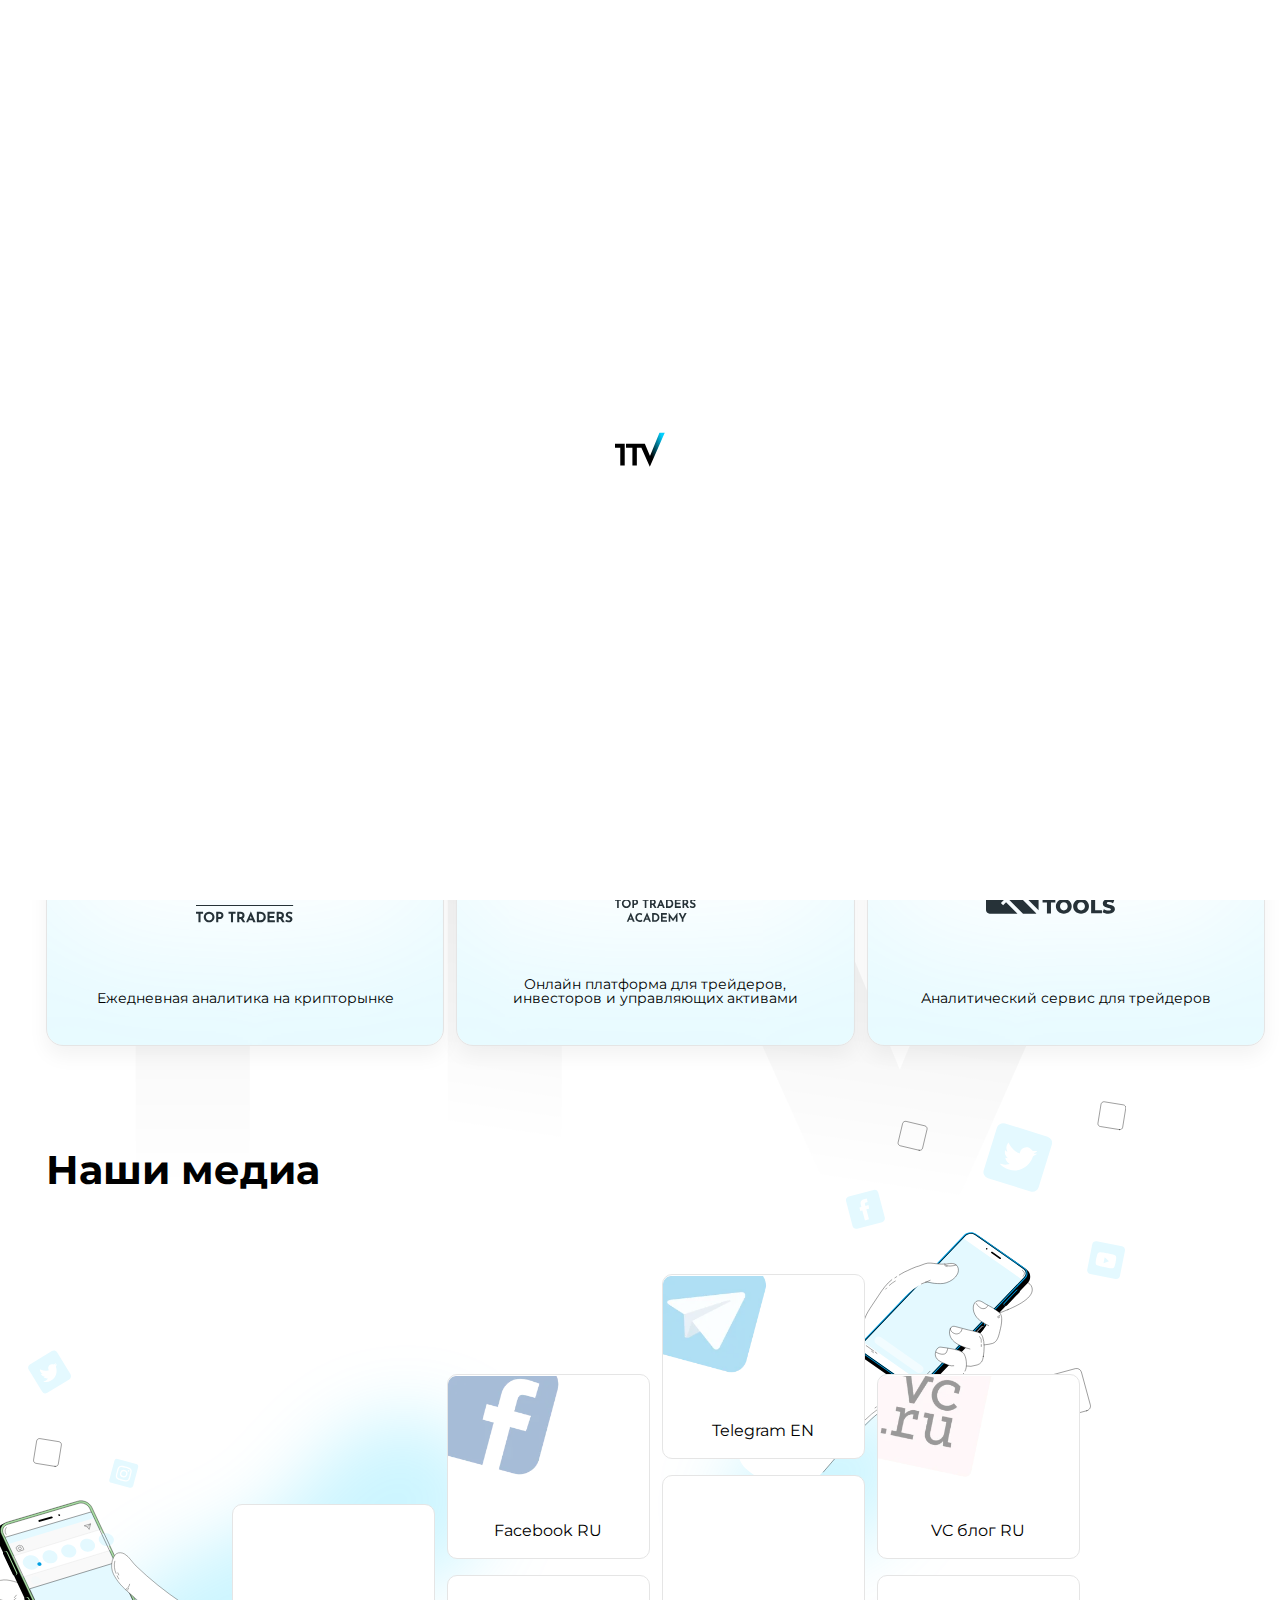
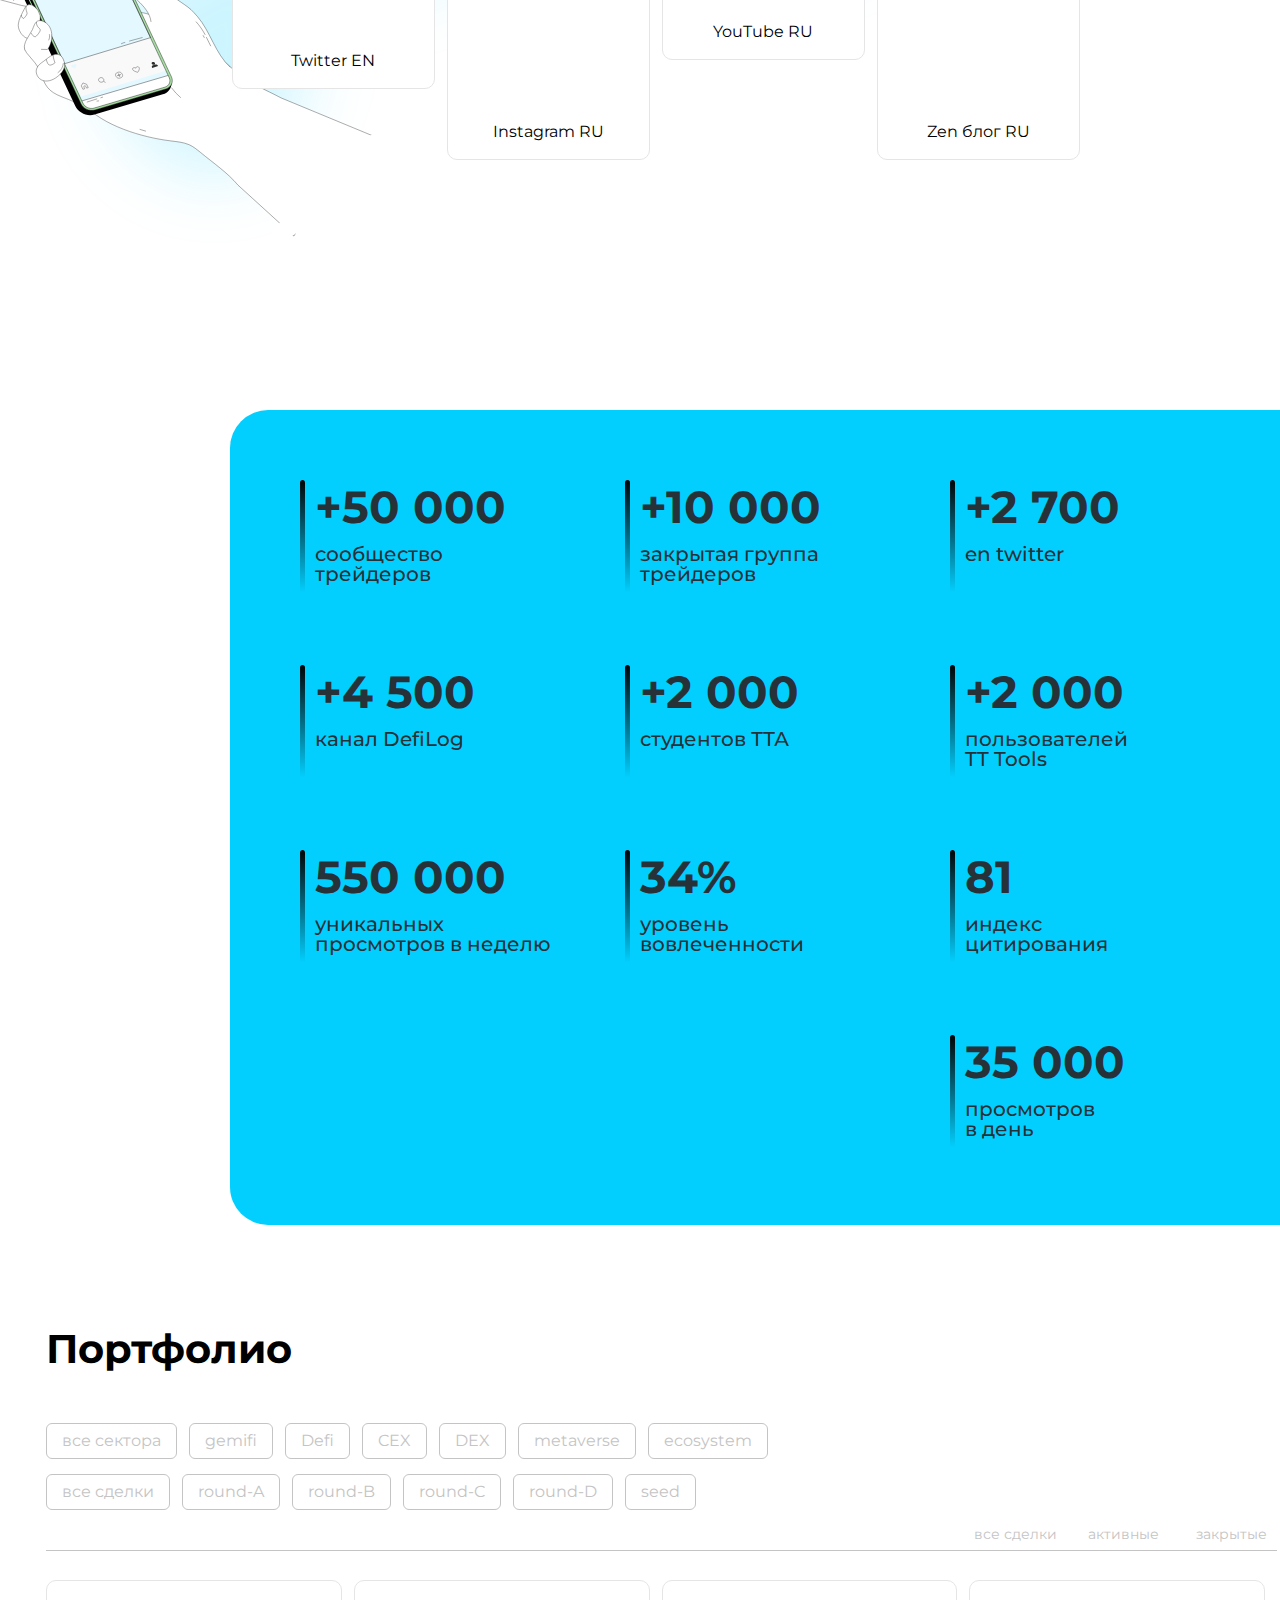
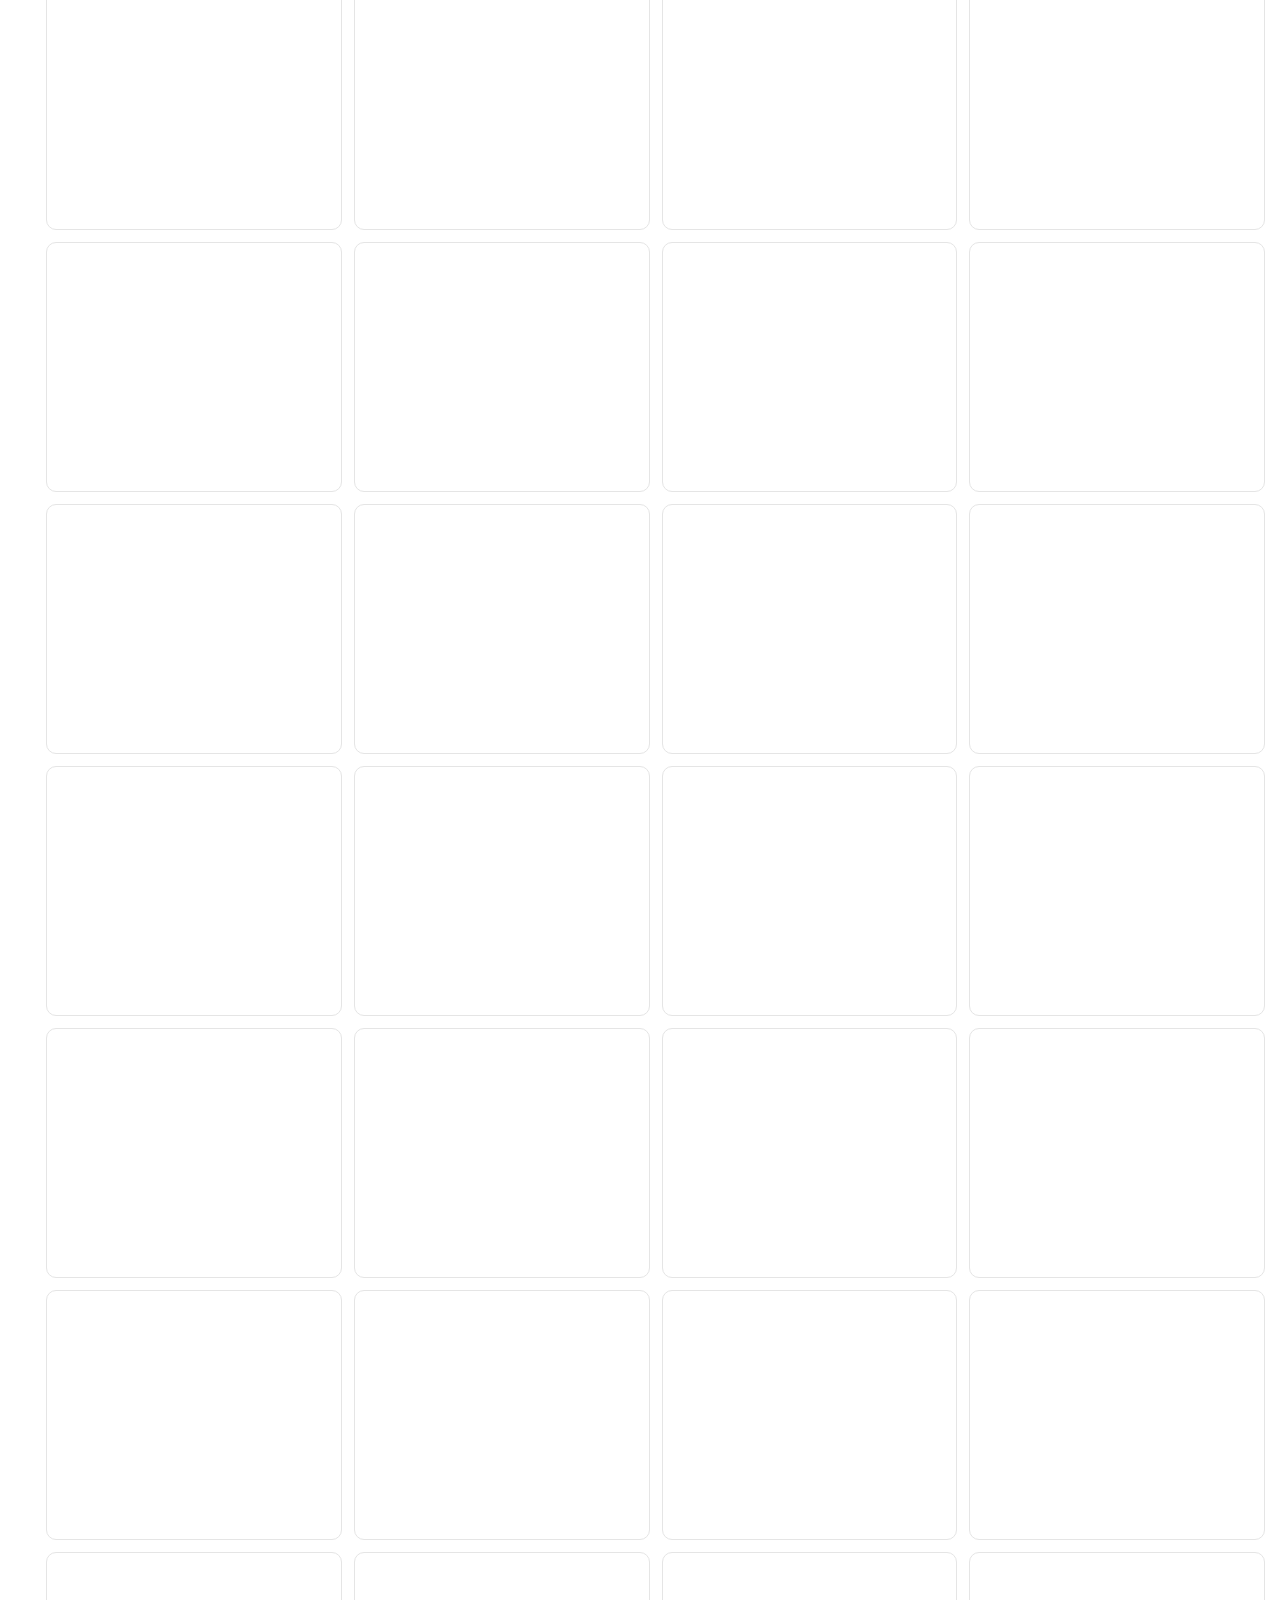
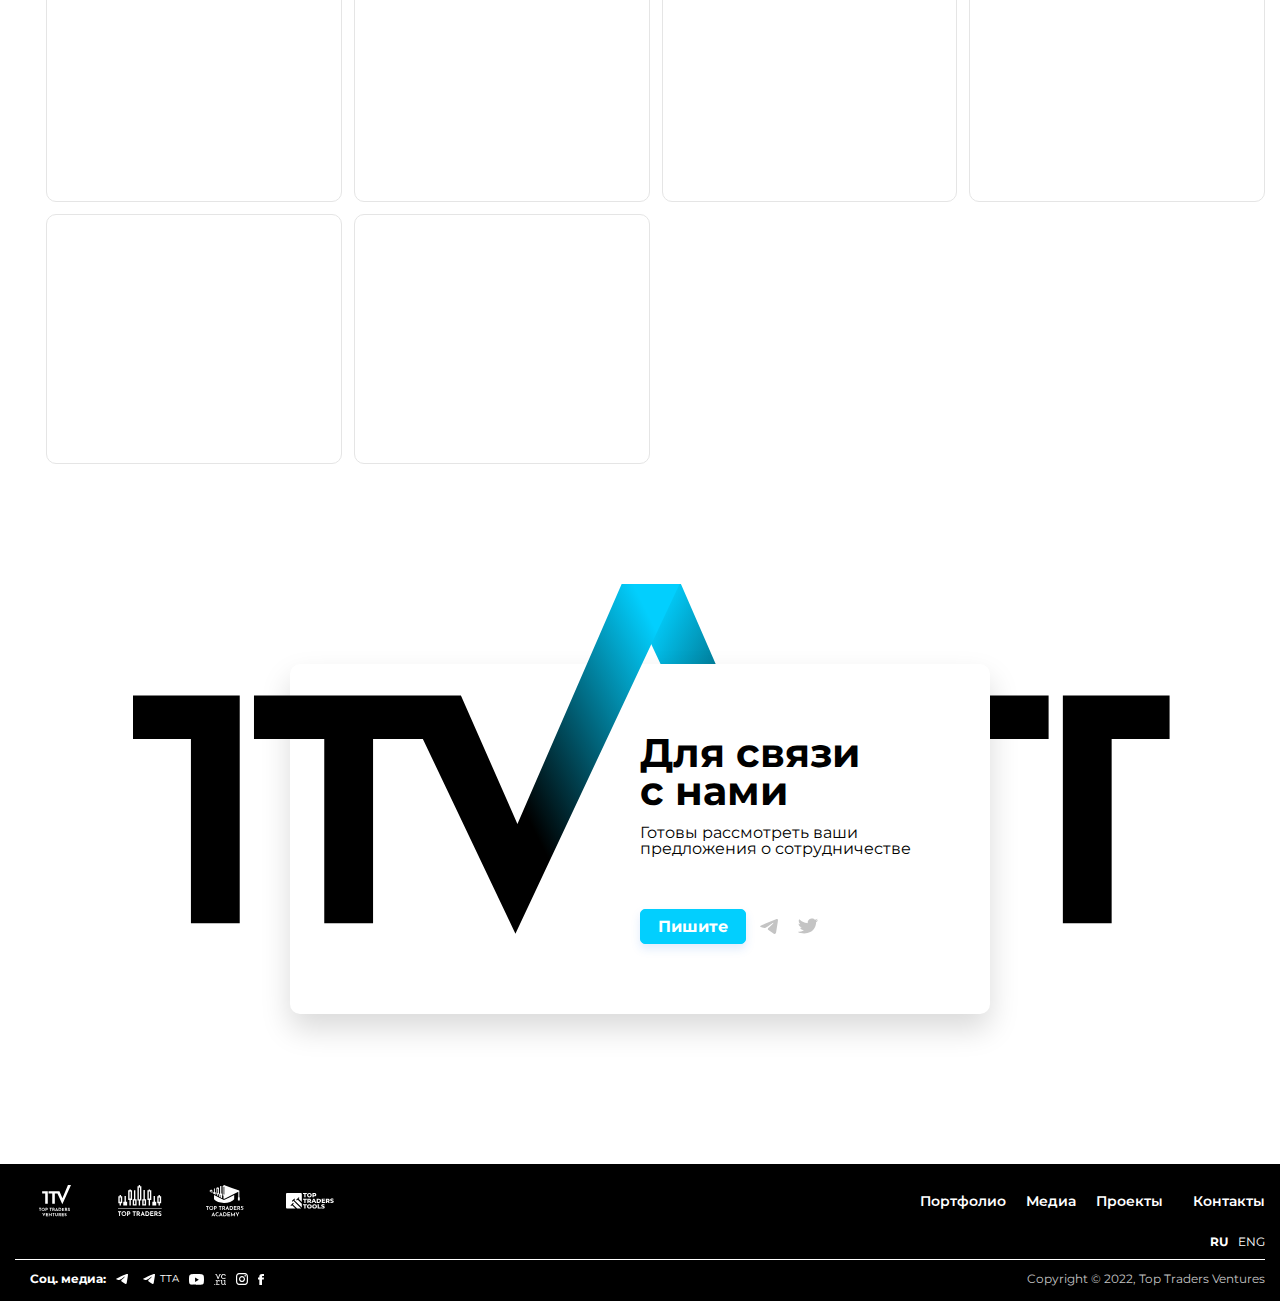
==== commit dc188a40: "remove font" ====
--- a/index.html
+++ b/index.html
@@ -17,7 +17,6 @@
     <link rel="preconnect" href="https://fonts.googleapis.com">
     <link rel="preconnect" href="https://fonts.gstatic.com" crossorigin>
     <link rel="stylesheet" href="https://fonts.googleapis.com/css2?family=Montserrat:ital,wght@0,100;0,200;0,300;0,400;0,500;0,600;0,700;0,800;0,900;1,100;1,200;1,300;1,500;1,600;1,700;1,800;1,900&amp;display=swap">
-    <link href="https://fonts.googleapis.com/css2?family=Inter:wght@400;700&amp;display=swap" rel="stylesheet">
     <meta name="description" content="Развиваем крипто стартапы,которые меняют мир">
     <meta property="og:url" content="https://">
     <meta property="og:type" content="website">
--- a/assets/css/common.css
+++ b/assets/css/common.css
@@ -1 +1 @@
-@charset "UTF-8";*,:after,:before{-webkit-box-sizing:border-box;box-sizing:border-box;position:relative}body{margin:0;background-color:#fff;line-height:1;text-rendering:optimizeLegibility;-webkit-text-decoration-skip:objects;text-decoration-skip:objects;-webkit-text-size-adjust:100%;-webkit-font-smoothing:antialiased;-webkit-tap-highlight-color:transparent}:focus{outline:0}blockquote,dd,dl,figure,p{margin:0}blockquote,q{quotes:none}ol,ul{padding:0;margin:0;list-style-type:none}table{border-collapse:collapse;border-spacing:0}b,strong,th{font-weight:inherit}h1,h2,h3,h4,h5,h6{margin:0;font-size:inherit;font-weight:inherit}audio,video{display:block}img{display:block;border:none}iframe{border:none}code,kbd,pre,samp{font-family:monospace,monospace;font-size:inherit}a{background-color:transparent;text-decoration:none}abbr{border:none;text-decoration:none}dfn,em,i{font-style:inherit}mark{background-color:transparent;color:inherit}small{font-size:inherit}sub,sup{position:relative;vertical-align:baseline;font-size:inherit;line-height:0}sub{bottom:-.25em}sup{top:-.5em}button,input,optgroup,select,textarea{padding:0;margin:0;border:none;border-radius:0;-webkit-box-shadow:none;box-shadow:none;background-color:transparent;font:inherit;color:inherit;letter-spacing:inherit}button,input{overflow:visible}button,select{text-align:left;text-transform:none}[type=button],[type=reset],[type=submit],button{cursor:pointer;-webkit-appearance:none}textarea{resize:none;overflow-y:auto;overflow-x:hidden}[type=button]::-moz-focus-inner,[type=reset]::-moz-focus-inner,[type=submit]::-moz-focus-inner,button::-moz-focus-inner{border:none;padding:0}[type=button]:-moz-focusring,[type=reset]:-moz-focusring,[type=submit]:-moz-focusring,button:-moz-focusring{outline:0}[type=number]{-moz-appearance:textfield}[type=number]::-webkit-inner-spin-button,[type=number]::-webkit-outer-spin-button{height:auto;-webkit-appearance:none;margin:0}[type=search]::-webkit-search-decoration{-webkit-appearance:none}[type=search]{outline:0}::-webkit-file-upload-button{-webkit-appearance:button;font:inherit}fieldset{padding:0;margin:0;border:none}legend{display:block;padding:0;white-space:normal}select{-webkit-appearance:none;-moz-appearance:none;appearance:none}select::-ms-expand{display:none}::-moz-placeholder{opacity:1;-moz-transition:opacity .3s;transition:opacity .3s}::-ms-input-placeholder{opacity:1;-ms-transition:opacity .3s;transition:opacity .3s}::placeholder{opacity:1;-webkit-transition:opacity .3s;-o-transition:opacity .3s;transition:opacity .3s}::-webkit-input-placeholder{opacity:1;-webkit-transition:opacity .3s;transition:opacity .3s}:focus::-ms-input-placeholder{opacity:0;opacity:1}:focus::placeholder{opacity:0;opacity:1}:focus::-webkit-input-placeholder{opacity:0;opacity:1}:focus::-moz-placeholder{opacity:0;opacity:1}:focus:-ms-input-placeholder{opacity:0}svg{display:block;width:100%;height:100%;fill:currentColor}[hidden]{display:none}.disabled,:disabled{cursor:not-allowed}::-ms-clear{display:none}:-webkit-autofill{-webkit-box-shadow:0 0 100px #fff inset;box-shadow:0 0 100px #fff inset;-webkit-text-fill-color:currentColor}::-moz-selection{color:#fff;background-color:#1d0d0b}::selection{color:#fff;background-color:#1d0d0b}.clearfix:after{content:'';display:block;clear:both}.visually-hidden{position:absolute;z-index:-1;width:0;height:0;padding:0;margin:0;border:none;overflow:hidden}.contain-pic,.cover-pic{position:absolute;top:0;left:0;width:100%;height:100%}.cover-pic{-o-object-fit:cover;object-fit:cover}.contain-pic{-o-object-fit:contain;object-fit:contain}html{height:100%;font-size:10px;font-family:Montserrat,sans-serif}.body{display:-webkit-box;display:-ms-flexbox;display:flex;-webkit-box-orient:vertical;-webkit-box-direction:normal;-ms-flex-direction:column;flex-direction:column;min-height:100%;background:#fff;color:#000;letter-spacing:normal;line-height:1.2}.body._frozen{overflow:hidden;height:100%}.container{width:100%;margin-right:auto;margin-left:auto}.row{display:-webkit-box;display:-ms-flexbox;display:flex;-ms-flex-wrap:wrap;flex-wrap:wrap}.row>*{position:relative;width:100%}.row.no-gutters{margin-right:0;margin-left:0}.row.no-gutters>.col,.row.no-gutters>[class*=col-]{padding-right:0;padding-left:0}.col-lg,.col-lg-1,.col-lg-10,.col-lg-11,.col-lg-12,.col-lg-2,.col-lg-3,.col-lg-4,.col-lg-5,.col-lg-6,.col-lg-7,.col-lg-8,.col-lg-9,.col-lg-auto,.col-md,.col-md-1,.col-md-10,.col-md-11,.col-md-12,.col-md-2,.col-md-3,.col-md-4,.col-md-5,.col-md-6,.col-md-7,.col-md-8,.col-md-9,.col-md-auto,.col-sm,.col-sm-1,.col-sm-10,.col-sm-11,.col-sm-12,.col-sm-2,.col-sm-3,.col-sm-4,.col-sm-5,.col-sm-6,.col-sm-7,.col-sm-8,.col-sm-9,.col-sm-auto,.col-xl,.col-xl-1,.col-xl-10,.col-xl-11,.col-xl-12,.col-xl-2,.col-xl-3,.col-xl-4,.col-xl-5,.col-xl-6,.col-xl-7,.col-xl-8,.col-xl-9,.col-xl-auto{position:relative;width:100%}.hidden{display:none!important}.text-nowrap{white-space:nowrap}.text-muted{color:rgba(23,23,23,.5)}.text-uppercase{text-transform:uppercase}.color-primary{color:#02cffe!important}.color-secondary{color:#009af0!important}.link,a{cursor:pointer;color:#171717;-webkit-text-decoration:underline solid rgba(23,23,23,.5);text-decoration:underline solid rgba(23,23,23,.5);-webkit-transition-property:color,-webkit-text-decoration-color;-o-transition-property:color,text-decoration-color;transition-property:color,text-decoration-color,-webkit-text-decoration-color;-webkit-transition-duration:.2s;-o-transition-duration:.2s;transition-duration:.2s;-webkit-transition-timing-function:ease-in-out;-o-transition-timing-function:ease-in-out;transition-timing-function:ease-in-out}.link:focus,.link:hover,a:focus,a:hover{color:#02cffe;-webkit-text-decoration-color:rgba(2,207,254,.5);text-decoration-color:rgba(2,207,254,.5)}strong{font-weight:700}::-webkit-input-placeholder{color:rgba(23,23,23,.5)}::-moz-placeholder{color:rgba(23,23,23,.5)}::-ms-input-placeholder{color:rgba(23,23,23,.5)}::placeholder{color:rgba(23,23,23,.5)}.necessaty_fields{display:none!important}.lazyload{visibility:hidden}.fancybox-navigation{position:static}@font-face{font-family:iconfont;src:url(../css/fonts/iconfont/iconfont.eot?1648671537);src:url(../css/fonts/iconfont/iconfont.eot?1648671537#iefix) format("eot"),url(../css/fonts/iconfont/iconfont.woff2?1648671537) format("woff2"),url(../css/fonts/iconfont/iconfont.woff?1648671537) format("woff"),url(../css/fonts/iconfont/iconfont.ttf?1648671537) format("truetype"),url(../css/fonts/iconfont/iconfont.svg?1648671537#iconfont) format("svg");font-display:swap}.icon-fb:before{font-family:iconfont;-webkit-font-smoothing:antialiased;-moz-osx-font-smoothing:grayscale;font-style:normal;font-variant:normal;font-weight:400;speak:none;text-decoration:none;text-transform:none;vertical-align:text-bottom;content:""}.bk{font-size:0}.bk__item{display:inline-block;font-size:10px;line-height:1.2}.bk__item:not(:last-child){margin-right:.5em}.bk__item:not(:last-child):after{content:'/';display:inline-block;margin-left:.5em;color:rgba(23,23,23,.5)}.block{max-width:1920px;margin:0 auto 1rem}.block._mb-small{margin-bottom:.5rem}.block._mb-none{margin-bottom:0}.block._white{background-color:#fff;padding-top:1rem;padding-bottom:1rem}.block._full{max-width:100%}.btn{display:-webkit-box;display:-ms-flexbox;display:flex;-webkit-box-align:center;-ms-flex-align:center;align-items:center;-webkit-box-pack:center;-ms-flex-pack:center;justify-content:center;width:-webkit-fit-content;width:-moz-fit-content;width:fit-content;padding:0 1rem;text-align:center;background-color:#fff;font-size:1.2rem;font-style:normal;cursor:pointer;border-radius:.3rem;-webkit-box-shadow:0 .5rem 1rem rgba(47,128,237,.15);box-shadow:0 .5rem 1rem rgba(47,128,237,.15);border:.1rem solid #000;-webkit-box-sizing:border-box;box-sizing:border-box;height:2.6rem;-webkit-transition-property:background-color,border-color,color;-o-transition-property:background-color,border-color,color;transition-property:background-color,border-color,color;-webkit-transition-duration:.2s;-o-transition-duration:.2s;transition-duration:.2s;-webkit-transition-timing-function:ease-in-out;-o-transition-timing-function:ease-in-out;transition-timing-function:ease-in-out}.btn:focus,.btn:hover{color:#009af0;border-color:#009af0}.btn._primary{color:#fff;background-color:#02cffe;border-color:#02cffe;font-weight:700}.btn._primary:focus,.btn._primary:hover{background-color:#009af0;border-color:#009af0}.btn._filter{color:#c4c4c4;background-color:transparent;border-color:#c4c4c4;padding:0 .8rem;height:2.5rem;-webkit-box-shadow:none;box-shadow:none}.btn._filter:focus,.btn._filter:hover{background-color:#02cffe;border-color:#02cffe;color:#fff;-webkit-box-shadow:0 .5rem 1rem rgba(47,128,237,.15);box-shadow:0 .5rem 1rem rgba(47,128,237,.15)}.btn._filter._active{color:#000;border-color:#000}.btn:disabled{pointer-events:none;background-color:#c4c4c4;border-color:#c4c4c4;color:#fff}.content{overflow:hidden;padding-top:calc(5.6rem + 6.5rem)}.body.dev .block{padding-left:1rem;padding-right:1rem;border:1px dotted rgba(23,23,23,.5)}.body.dev .block:not(._white){padding-top:1rem;padding-bottom:1rem}.dev-flex{display:-webkit-box;display:-ms-flexbox;display:flex;-ms-flex-wrap:wrap;flex-wrap:wrap}.dev-menu__item{display:block;margin-bottom:1em;page-break-inside:avoid}.dev-col{background-color:grey}.form{width:100%;display:-webkit-box;display:-ms-flexbox;display:flex;-webkit-box-orient:vertical;-webkit-box-direction:normal;-ms-flex-direction:column;flex-direction:column}.form__item{margin-bottom:1.2rem}.form__item:last-of-type{margin-bottom:0}.footer{margin-top:auto;background:#000;z-index:2}.footer__inner{padding:2rem 1.5rem 1.5rem}.footer__menu{display:-webkit-box;display:-ms-flexbox;display:flex;-webkit-box-align:center;-ms-flex-align:center;align-items:center;-webkit-box-pack:center;-ms-flex-pack:center;justify-content:center;margin-bottom:2rem}.footer__link{font-style:normal;font-weight:600;font-size:1.2rem;line-height:250%;text-align:center;color:#fff;width:-webkit-fit-content;width:-moz-fit-content;width:fit-content;margin-right:1.2rem;text-decoration:none;-webkit-transition-property:color;-o-transition-property:color;transition-property:color;-webkit-transition-duration:.2s;-o-transition-duration:.2s;transition-duration:.2s;-webkit-transition-timing-function:ease-in-out;-o-transition-timing-function:ease-in-out;transition-timing-function:ease-in-out}.footer__link:focus,.footer__link:hover{color:#02cffe}.footer__link:last-child{margin-right:0}.footer__projects{margin-bottom:1.9rem;display:-webkit-box;display:-ms-flexbox;display:flex;-webkit-box-align:center;-ms-flex-align:center;align-items:center;-webkit-box-pack:center;-ms-flex-pack:center;justify-content:center}.footer__project{width:5rem;height:3.4rem;margin-right:3rem;border:.1rem solid transparent;-webkit-box-sizing:border-box;box-sizing:border-box;display:block;border-radius:.5rem;-webkit-transition-property:border;-o-transition-property:border;transition-property:border;-webkit-transition-duration:.2s;-o-transition-duration:.2s;transition-duration:.2s;-webkit-transition-timing-function:ease-in-out;-o-transition-timing-function:ease-in-out;transition-timing-function:ease-in-out}.footer__project img{width:100%;height:100%;-o-object-fit:contain;object-fit:contain}.footer__project img[src$='.jpg'],.footer__project img[src$='.png']{mix-blend-mode:multiply}.footer__project:last-child{margin-right:0}.footer__project:focus{border-color:#02cffe}.footer__media{display:-webkit-box;display:-ms-flexbox;display:flex;-webkit-box-align:center;-ms-flex-align:center;align-items:center;-webkit-box-pack:center;-ms-flex-pack:center;justify-content:center}.footer__media-title{font-style:normal;font-weight:700;font-size:1rem;margin-right:1rem;color:#fff;white-space:nowrap}.footer__media-content{display:-webkit-box;display:-ms-flexbox;display:flex;-webkit-box-align:center;-ms-flex-align:center;align-items:center;-ms-flex-wrap:wrap;flex-wrap:wrap;-webkit-box-pack:start;-ms-flex-pack:start;justify-content:flex-start;margin-bottom:-1rem}.footer__media-link{display:-webkit-box;display:-ms-flexbox;display:flex;-webkit-box-align:end;-ms-flex-align:end;align-items:flex-end;-webkit-box-pack:center;-ms-flex-pack:center;justify-content:center;width:-webkit-fit-content;width:-moz-fit-content;width:fit-content;color:#fff;font-weight:400;font-size:1rem;line-height:1;margin-right:1rem;margin-bottom:1rem;text-decoration:none;-webkit-transition-property:color;-o-transition-property:color;transition-property:color;-webkit-transition-duration:.2s;-o-transition-duration:.2s;transition-duration:.2s;-webkit-transition-timing-function:ease-in-out;-o-transition-timing-function:ease-in-out;transition-timing-function:ease-in-out}.footer__media-link:focus,.footer__media-link:hover{color:#02cffe}.footer__media-icon{height:1.2rem;width:1.5rem;-ms-flex-item-align:center;align-self:center}.footer__media-icon._tg{width:1.2rem;height:1rem;margin-right:.5rem;-ms-flex-item-align:start;align-self:flex-start}.footer__media-icon._yt{width:1.5rem;height:1.1rem}.footer__media-icon._vc{width:1.2rem;height:1.1rem}.footer__media-icon._inst{width:1.2rem;height:1.2rem}.footer__media-icon._fb{width:.6rem;height:1.1rem}.footer__bottom{border-top:.1rem solid #fff;padding-top:1.2rem}.footer__copiright{font-style:normal;font-weight:400;font-size:.8rem;line-height:100%;text-align:center;color:#c4c4c4;margin-top:1rem}.footer__languages{margin-bottom:.4rem;display:-webkit-box;display:-ms-flexbox;display:flex;-webkit-box-align:center;-ms-flex-align:center;align-items:center;-webkit-box-pack:end;-ms-flex-pack:end;justify-content:flex-end}.footer__language{font-family:Inter,sans-serif;font-style:normal;font-weight:400;font-size:1rem;color:#fff;text-decoration:none}.footer__language+.footer__language{margin-left:1rem}.footer__language._active{font-weight:700}.header{position:fixed;z-index:1000;top:0;left:0;width:100%;background-color:#fff;height:6.5rem;-webkit-box-shadow:0 -.1rem 2rem rgba(0,0,0,.1);box-shadow:0 -.1rem 2rem rgba(0,0,0,.1);padding:0 2.6rem 0 1.5rem}.header__inner{height:100%;display:-webkit-box;display:-ms-flexbox;display:flex;-webkit-box-align:center;-ms-flex-align:center;align-items:center;-webkit-box-pack:justify;-ms-flex-pack:justify;justify-content:space-between;position:static}.header__logo{width:9.1rem;height:auto}.header__logo-btn{background:0 0;border:none;padding:0}.header__btn-wrap{display:-webkit-box;display:-ms-flexbox;display:flex;-webkit-box-align:center;-ms-flex-align:center;align-items:center;-webkit-box-pack:justify;-ms-flex-pack:justify;justify-content:space-between}.header__menu-wrap{display:-webkit-box;display:-ms-flexbox;display:flex;-webkit-box-align:center;-ms-flex-align:center;align-items:center;position:static}.input input,.input textarea{width:100%;color:#130d1d;line-height:1.2;height:3.6rem;padding:0 1.8rem;font-size:1.2rem;-webkit-box-shadow:inset .1rem 0 0 #e4f9ff,inset 0 .1rem 0 #e4f9ff,inset -.1rem 0 0 #e4f9ff,inset 0 -.1rem 0 #e4f9ff;box-shadow:inset .1rem 0 0 #e4f9ff,inset 0 .1rem 0 #e4f9ff,inset -.1rem 0 0 #e4f9ff,inset 0 -.1rem 0 #e4f9ff;border-radius:.5rem;background:rgba(243,253,255,.5);-webkit-box-sizing:border-box;box-sizing:border-box;-webkit-transition-property:all;-o-transition-property:all;transition-property:all;-webkit-transition-duration:.2s;-o-transition-duration:.2s;transition-duration:.2s;-webkit-transition-timing-function:ease-in-out;-o-transition-timing-function:ease-in-out;transition-timing-function:ease-in-out}.input input:hover,.input textarea:hover{-webkit-box-shadow:inset .1rem 0 0 #02cffe,inset 0 .1rem 0 #02cffe,inset -.1rem 0 0 #02cffe,inset 0 -.1rem 0 #02cffe;box-shadow:inset .1rem 0 0 #02cffe,inset 0 .1rem 0 #02cffe,inset -.1rem 0 0 #02cffe,inset 0 -.1rem 0 #02cffe;background:#f3fdff}.input input:focus,.input textarea:focus{-webkit-box-shadow:inset .2rem 0 0 #009af0,inset 0 .2rem 0 #009af0,inset -.2rem 0 0 #009af0,inset 0 -.2rem 0 #009af0;box-shadow:inset .2rem 0 0 #009af0,inset 0 .2rem 0 #009af0,inset -.2rem 0 0 #009af0,inset 0 -.2rem 0 #009af0;background:#fff}.input input:disabled,.input textarea:disabled{opacity:.7;pointer-events:none}.input input:required~label:after,.input textarea:required~label:after{content:'*'}.input textarea{height:8rem;padding-top:1.5rem}.input._error input,.input._error textarea{-webkit-box-shadow:inset .1rem 0 0 #eb5757,inset 0 .1rem 0 #eb5757,inset -.1rem 0 0 #eb5757,inset 0 -.1rem 0 #eb5757;box-shadow:inset .1rem 0 0 #eb5757,inset 0 .1rem 0 #eb5757,inset -.1rem 0 0 #eb5757,inset 0 -.1rem 0 #eb5757;background:#f3fdff;color:#eb5757}.input._error label{color:#eb5757}.input label{position:absolute;font-size:1.2rem;left:1.8rem;top:50%;-webkit-transform:translateY(-50%);transform:translateY(-50%);pointer-events:none;color:#8ba8b7;-webkit-transition-property:all;-o-transition-property:all;transition-property:all;-webkit-transition-duration:.2s;-o-transition-duration:.2s;transition-duration:.2s;-webkit-transition-timing-function:ease-in-out;-o-transition-timing-function:ease-in-out;transition-timing-function:ease-in-out}.input label._label-empty{font-size:1.2rem;top:50%;-webkit-transform:translateY(-50%);transform:translateY(-50%)}.input textarea+._label-empty,.input textarea+label{top:1rem;-webkit-transform:none;transform:none}.input input:not(:-moz-placeholder-shown)+label,.input textarea:not(:-moz-placeholder-shown)+label{font-size:70%;top:.3rem;transform:none}.input input:disabled+label,.input input:focus+label,.input input:not(:placeholder-shown)+label,.input textarea:disabled+label,.input textarea:focus+label,.input textarea:not(:placeholder-shown)+label{font-size:70%;top:.3rem;-webkit-transform:none;transform:none}.input input:hover+label,.input textarea:hover+label{color:#92adbb}.input input:focus+label,.input textarea:focus+label{color:#130d1d}.input input:disabled+label{opacity:.7}.input input:focus+._label-empty,.input textarea:focus+._label-empty{font-size:70%;top:.3rem}.menu-toggler .menu-toggler__hamb{padding:0;font:inherit;color:#171717;text-transform:none;background:0 0;border:0;margin:0;overflow:visible;-webkit-transition-property:opacity;-o-transition-property:opacity;transition-property:opacity;-webkit-transition-duration:.15s;-o-transition-duration:.15s;transition-duration:.15s;-webkit-transition-timing-function:linear;-o-transition-timing-function:linear;transition-timing-function:linear}.menu-toggler .menu-toggler__hamb__box{width:19px;height:13px;display:block;position:relative}.menu-toggler .menu-toggler__hamb__inner{background-color:#171717;display:block;width:19px;height:1px;border-radius:0;position:absolute;top:50%;-webkit-transition-duration:.1s;-o-transition-duration:.1s;transition-duration:.1s;-webkit-transition-timing-function:cubic-bezier(.55,.055,.675,.19);-o-transition-timing-function:cubic-bezier(.55,.055,.675,.19);transition-timing-function:cubic-bezier(.55,.055,.675,.19);-webkit-transition-property:-webkit-transform;-o-transition-property:transform;transition-property:transform,-webkit-transform}.menu-toggler .menu-toggler__hamb__inner:after,.menu-toggler .menu-toggler__hamb__inner:before{content:"";display:block;background-color:inherit;width:19px;height:1px;border-radius:0;position:absolute;-webkit-transition-property:-webkit-transform;-o-transition-property:transform;transition-property:transform,-webkit-transform;-webkit-transition-duration:.15s;-o-transition-duration:.15s;transition-duration:.15s;-webkit-transition-timing-function:ease;-o-transition-timing-function:ease;transition-timing-function:ease}.menu-toggler .menu-toggler__hamb__inner:before{top:-6px;-webkit-transition:top .1s .14s,opacity .1s;-o-transition:top .1s .14s,opacity .1s;transition:top .1s .14s,opacity .1s}.menu-toggler .menu-toggler__hamb__inner:after{bottom:-6px;-webkit-transition:bottom .1s .14s,-webkit-transform .1s cubic-bezier(.55,.055,.675,.19);transition:bottom .1s .14s,transform .1s cubic-bezier(.55,.055,.675,.19),-webkit-transform .1s cubic-bezier(.55,.055,.675,.19);-o-transition:bottom .1s .14s,transform .1s cubic-bezier(.55,.055,.675,.19)}.body.menu-open .menu-toggler__hamb__inner{-webkit-transform:rotate(45deg);transform:rotate(45deg);-webkit-transition-delay:.14s;-o-transition-delay:.14s;transition-delay:.14s;-webkit-transition-timing-function:cubic-bezier(.215,.61,.355,1);-o-transition-timing-function:cubic-bezier(.215,.61,.355,1);transition-timing-function:cubic-bezier(.215,.61,.355,1)}.body.menu-open .menu-toggler__hamb__inner:before{top:0;opacity:0;-webkit-transition:top .1s,opacity .1s .14s;-o-transition:top .1s,opacity .1s .14s;transition:top .1s,opacity .1s .14s}.body.menu-open .menu-toggler__hamb__inner:after{bottom:0;-webkit-transform:rotate(-90deg);transform:rotate(-90deg);-webkit-transition:bottom .1s,-webkit-transform .1s cubic-bezier(.215,.61,.355,1) .14s;transition:bottom .1s,transform .1s cubic-bezier(.215,.61,.355,1) .14s,-webkit-transform .1s cubic-bezier(.215,.61,.355,1) .14s;-o-transition:bottom .1s,transform .1s cubic-bezier(.215,.61,.355,1) .14s}.rte h3{font-size:120%;font-weight:700}.rte>*{-webkit-column-break-inside:avoid;-moz-column-break-inside:avoid;break-inside:avoid;margin-bottom:1.5rem}.rte>:last-child{margin-bottom:0}.rte ol li,.rte ul li{padding-left:1rem}.rte ol li:before,.rte ul li:before{position:absolute;left:0}.rte ol li:not(:last-child),.rte ul li:not(:last-child){margin-bottom:.5rem}.rte ul li:before{content:'⋅'}.rte ol{counter-reset:myCounter}.rte ol li:before{counter-increment:myCounter;content:counter(myCounter) "."}.menu{position:absolute;top:100%;left:0;right:0;max-height:calc(100vh - 6.5rem);background-color:#fff;overflow:hidden;-webkit-box-shadow:0 2rem 2rem 0 rgba(0,0,0,.05);box-shadow:0 2rem 2rem 0 rgba(0,0,0,.05);-webkit-transition-property:max-height;-o-transition-property:max-height;transition-property:max-height;-webkit-transition-duration:.2s;-o-transition-duration:.2s;transition-duration:.2s;-webkit-transition-timing-function:ease-in-out;-o-transition-timing-function:ease-in-out;transition-timing-function:ease-in-out}.menu._close{max-height:0}.menu__link{text-decoration:none;font-weight:600;font-size:1.6rem;text-align:center;color:#000;-webkit-transition-property:color;-o-transition-property:color;transition-property:color;-webkit-transition-duration:.2s;-o-transition-duration:.2s;transition-duration:.2s;-webkit-transition-timing-function:ease-in-out;-o-transition-timing-function:ease-in-out;transition-timing-function:ease-in-out}.menu__link:focus,.menu__link:hover{color:#02cffe}.menu__list{margin:0;padding:2.6rem 0 3.7rem;height:100%;overflow:auto}.menu__list-item{text-align:center}.menu__list-item+.menu__list-item{margin-top:2.1rem}.menu-btn{width:1.8rem;height:1.4rem;position:relative;overflow:hidden;display:-webkit-box;display:-ms-flexbox;display:flex;-webkit-box-pack:end;-ms-flex-pack:end;justify-content:flex-end;-webkit-box-align:center;-ms-flex-align:center;align-items:center;cursor:pointer;-ms-flex-negative:0;flex-shrink:0;margin-left:2.1rem}.menu-btn .menu-btn__burger,.menu-btn .menu-btn__burger::after,.menu-btn .menu-btn__burger::before{width:1.8rem;height:.2rem;border-radius:.1rem;background-color:#263238;-webkit-transition-property:all;-o-transition-property:all;transition-property:all;-webkit-transition-duration:.2s;-o-transition-duration:.2s;transition-duration:.2s;-webkit-transition-timing-function:ease-in-out;-o-transition-timing-function:ease-in-out;transition-timing-function:ease-in-out}.menu-btn .menu-btn__burger::after,.menu-btn .menu-btn__burger::before{content:"";position:absolute;right:0}.menu-btn .menu-btn__burger::before{-webkit-transform:translateY(calc(-100% - .35rem));transform:translateY(calc(-100% - .35rem))}.menu-btn .menu-btn__burger::after{-webkit-transform:translateY(calc(100% + .35rem));transform:translateY(calc(100% + .35rem))}.menu-btn._open .menu-btn__burger{width:0;background-color:transparent}.menu-btn._open .menu-btn__burger::before{-webkit-transform:rotate(-45deg);transform:rotate(-45deg)}.menu-btn._open .menu-btn__burger::after{-webkit-transform:rotate(45deg);transform:rotate(45deg)}.modal{position:fixed;top:-100vh;bottom:0;left:0;right:0;background:#fff;z-index:999999;overflow:hidden;-webkit-transform:scale(0);transform:scale(0);opacity:0;visibility:hidden;-webkit-transition-property:opacity,visibility,top,-webkit-transform;-o-transition-property:opacity,transform,visibility,top;transition-property:opacity,transform,visibility,top,-webkit-transform;-webkit-transition-duration:.2s;-o-transition-duration:.2s;transition-duration:.2s;-webkit-transition-timing-function:ease-in-out;-o-transition-timing-function:ease-in-out;transition-timing-function:ease-in-out}.modal._show{opacity:1;-webkit-transform:scale(1);transform:scale(1);visibility:visible;top:0}.title{padding:0 1.5rem;margin-bottom:9rem}.title__img{width:100%;max-width:29rem;height:auto;margin:0 auto 2.2rem}.title__h1,.title__h2{text-align:center;margin:0;font-style:normal}.title__h1{font-weight:800;font-size:3rem;margin-bottom:1rem}.title__h2{font-weight:400;font-size:1.4rem}.projects{margin-bottom:9rem;padding:0 4rem;position:relative}.projects__inner{margin:0 auto;max-width:128rem}.projects__title{font-style:normal;font-weight:700;font-size:2rem;text-align:center;margin-bottom:3rem}.projects__bg{display:none}.projects__item{min-height:17.8rem;height:100%;background:#fff;-webkit-box-shadow:0 1rem 2rem rgba(0,0,0,.05),inset 0 -10rem 14.2rem rgba(2,207,254,.1);box-shadow:0 1rem 2rem rgba(0,0,0,.05),inset 0 -10rem 14.2rem rgba(2,207,254,.1);border-radius:1.5rem;padding:2.6rem 3rem 3rem;display:-webkit-box;display:-ms-flexbox;display:flex;-webkit-box-orient:vertical;-webkit-box-direction:normal;-ms-flex-direction:column;flex-direction:column;-webkit-box-align:center;-ms-flex-align:center;align-items:center;-webkit-box-pack:justify;-ms-flex-pack:justify;justify-content:space-between;text-decoration:none;border:.1rem solid #e5e5e5;-webkit-box-sizing:border-box;box-sizing:border-box;-webkit-transition-property:border;-o-transition-property:border;transition-property:border;-webkit-transition-duration:.2s;-o-transition-duration:.2s;transition-duration:.2s;-webkit-transition-timing-function:ease-in-out;-o-transition-timing-function:ease-in-out;transition-timing-function:ease-in-out}.projects__item:focus,.projects__item:hover{border-color:#02cffe}.projects__item-wrap+.projects__item-wrap{margin-top:3rem}.projects__item-img{max-width:12rem;height:5.5rem;-o-object-fit:contain;object-fit:contain;margin:0 auto 3rem;-ms-flex-negative:0;flex-shrink:0;width:100%}.projects__item-img[src$='.jpg'],.projects__item-img[src$='.png']{mix-blend-mode:multiply}.projects__item-text{font-style:normal;font-weight:400;font-size:1.2rem;line-height:1;text-align:center;margin:0 auto;color:#000}.media{max-width:59.379vw;margin:0 auto 9rem;position:relative}.media__inner{margin:0 auto;max-width:128rem}.media__bg{display:none}.media__title{font-style:normal;font-weight:700;font-size:2rem;text-align:center;margin-bottom:3rem}.media__content{display:grid;grid-template-columns:1fr;grid-gap:.8rem}.media__group{display:grid;grid-gap:.8rem;grid-template-columns:repeat(2,1fr)}.media__item{background:#fff;-webkit-box-shadow:0 .5rem 1rem rgba(47,128,237,.15),inset 0 -3.9rem 5.5rem rgba(2,207,254,.15);box-shadow:0 .5rem 1rem rgba(47,128,237,.15),inset 0 -3.9rem 5.5rem rgba(2,207,254,.15);border-radius:1rem;min-height:9.1rem;height:100%;display:-webkit-box;display:-ms-flexbox;display:flex;-webkit-box-align:center;-ms-flex-align:center;align-items:center;-webkit-box-pack:justify;-ms-flex-pack:justify;justify-content:space-between;-webkit-box-orient:vertical;-webkit-box-direction:normal;-ms-flex-direction:column;flex-direction:column;width:100%;overflow:hidden;text-decoration:none}.media__item-picture{-ms-flex-item-align:start;align-self:flex-start;-ms-flex-negative:0;flex-shrink:0}.media__item-img{width:100%;max-width:5.7rem;height:4.8rem;-o-object-fit:contain;object-fit:contain;margin-bottom:1rem}.media__item-text{font-style:normal;font-weight:400;font-size:1.2rem;padding:0 1.5rem;text-align:center;height:100%;display:-webkit-box;display:-ms-flexbox;display:flex;-webkit-box-align:center;-ms-flex-align:center;align-items:center;-webkit-box-pack:center;-ms-flex-pack:center;justify-content:center;color:#000}.statistic{background:#02cffe;margin-bottom:9rem;padding:4.5rem 1.5rem}.statistic__inner{display:grid;grid-template-columns:repeat(2,1fr);-webkit-column-gap:.8rem;-moz-column-gap:.8rem;column-gap:.8rem;row-gap:3rem}.statistic__item{color:#263238;padding-left:1rem;min-height:7rem}.statistic__item-title{font-style:normal;font-weight:700;font-size:2.5rem;white-space:nowrap}.statistic__item-text{font-style:normal;font-weight:500;font-size:1.2rem;line-height:1;max-width:12rem}.statistic__item::before{content:'';position:absolute;left:0;top:0;bottom:0;width:.2rem;background:-webkit-gradient(linear,left top,left bottom,color-stop(-2.29%,#000),color-stop(93.89%,rgba(0,0,0,0)));background:-o-linear-gradient(top,#000 -2.29%,rgba(0,0,0,0) 93.89%);background:linear-gradient(180deg,#000 -2.29%,rgba(0,0,0,0) 93.89%);border-radius:1rem}.statistic__bg-picture{position:static}.statistic__bg-bottom,.statistic__bg-main,.statistic__bg-top{position:absolute;pointer-events:none;-webkit-user-select:none;-moz-user-select:none;-ms-user-select:none;user-select:none}.statistic__bg-top{right:0;top:0;-webkit-transform:translateY(-50%);transform:translateY(-50%);width:50%;height:auto}.statistic__bg-bottom{left:0;bottom:0;width:70%;height:auto}.statistic__bg-main{display:none}.feedback{padding-top:14rem;padding-bottom:9rem;overflow:hidden}.feedback__inner{max-width:80vw;min-height:23.7rem;margin-left:auto;display:-webkit-box;display:-ms-flexbox;display:flex;-webkit-box-align:stretch;-ms-flex-align:stretch;align-items:stretch;-webkit-box-pack:stretch;-ms-flex-pack:stretch;justify-content:stretch;z-index:2}.feedback__content{background:#fff;-webkit-box-shadow:0 1.5rem 3rem rgba(0,0,0,.15);box-shadow:0 1.5rem 3rem rgba(0,0,0,.15);border-radius:1rem 0 0 1rem;padding:4rem 1.5rem 5rem 5rem;min-height:100%;display:-webkit-box;display:-ms-flexbox;display:flex;-webkit-box-orient:vertical;-webkit-box-direction:normal;-ms-flex-direction:column;flex-direction:column;-webkit-box-pack:justify;-ms-flex-pack:justify;justify-content:space-between;width:100%}.feedback__title{font-style:normal;font-weight:700;font-size:2rem;line-height:95%;margin-bottom:1rem}.feedback__text{font-style:normal;font-weight:400;font-size:1.2rem;line-height:100%;margin-bottom:2rem}.feedback__btns{display:-webkit-box;display:-ms-flexbox;display:flex;-webkit-box-align:center;-ms-flex-align:center;align-items:center}.feedback__btn{font-size:1.4rem;min-width:9rem;margin-right:1.3rem}.feedback__link{text-decoration:none;font-size:1.2rem;color:#c4c4c4;-webkit-transition-property:color;-o-transition-property:color;transition-property:color;-webkit-transition-duration:.2s;-o-transition-duration:.2s;transition-duration:.2s;-webkit-transition-timing-function:ease-in-out;-o-transition-timing-function:ease-in-out;transition-timing-function:ease-in-out}.feedback__link:focus,.feedback__link:hover{color:#02cffe}.feedback__link-icon{width:1.6rem;height:1.2rem}.feedback__link-icon._tg{width:1.4rem}.feedback__link:last-child{margin-left:1.7rem}.feedback__bg{position:absolute;pointer-events:none;-webkit-user-select:none;-moz-user-select:none;-ms-user-select:none;user-select:none;top:-5rem;height:25rem;width:auto}.feedback__bg-picture{position:static}.feedback__bg._left{right:calc(100% - 8rem)}.feedback__bg._right{left:3.9rem}.feedback__bg._top{top:auto;bottom:0;left:0;right:0;height:auto;width:100%}.portfolio{padding:0 1.5rem;z-index:2}.portfolio__item{height:14.1rem;border:.1rem solid #e5e5e5;-webkit-box-sizing:border-box;box-sizing:border-box;border-radius:1rem;display:-webkit-box;display:-ms-flexbox;display:flex;-webkit-box-align:center;-ms-flex-align:center;align-items:center;-webkit-box-pack:center;-ms-flex-pack:center;justify-content:center;-webkit-box-orient:vertical;-webkit-box-direction:normal;-ms-flex-direction:column;flex-direction:column;background:#fff;width:100%;text-decoration:none;color:#000;-webkit-transition-property:all;-o-transition-property:all;transition-property:all;-webkit-transition-duration:.2s;-o-transition-duration:.2s;transition-duration:.2s;-webkit-transition-timing-function:ease-in-out;-o-transition-timing-function:ease-in-out;transition-timing-function:ease-in-out}.portfolio__item-img{-webkit-filter:grayscale(1);filter:grayscale(1);max-width:12rem;width:100%;height:5rem;-o-object-fit:contain;object-fit:contain;-webkit-transition-property:all;-o-transition-property:all;transition-property:all;-webkit-transition-duration:.2s;-o-transition-duration:.2s;transition-duration:.2s;-webkit-transition-timing-function:ease-in-out;-o-transition-timing-function:ease-in-out;transition-timing-function:ease-in-out}.portfolio__item-btn{-webkit-transform:scale(0);transform:scale(0);position:absolute;bottom:15%;left:0;right:0;margin:auto;pointer-events:none;-webkit-box-shadow:none;box-shadow:none;background:0 0;padding:0 1rem!important;color:#000;-webkit-transition-property:all;-o-transition-property:all;transition-property:all;-webkit-transition-duration:.2s;-o-transition-duration:.2s;transition-duration:.2s;-webkit-transition-timing-function:ease-in-out;-o-transition-timing-function:ease-in-out;transition-timing-function:ease-in-out}.portfolio__item-wrap{margin-bottom:.8rem}.portfolio__item:focus,.portfolio__item:hover{border-color:#02cffe;-webkit-box-shadow:inset 0 0 5rem rgba(2,207,254,.1);box-shadow:inset 0 0 5rem rgba(2,207,254,.1)}.portfolio__item:focus .portfolio__item-btn,.portfolio__item:hover .portfolio__item-btn{-webkit-transform:scale(1);transform:scale(1)}.portfolio__item:focus .portfolio__item-img,.portfolio__item:hover .portfolio__item-img{-webkit-transform:translateY(-50%);transform:translateY(-50%);-webkit-filter:grayscale(0);filter:grayscale(0)}.portfolio__title{font-style:normal;font-weight:700;font-size:2rem;text-align:center;margin-bottom:2.4rem}.portfolio__items{margin-bottom:-.8rem;margin-top:3.3rem}.portfolio__filters{display:-webkit-box;display:-ms-flexbox;display:flex;-webkit-box-align:center;-ms-flex-align:center;align-items:center;-webkit-box-pack:start;-ms-flex-pack:start;justify-content:flex-start;-ms-flex-wrap:wrap;flex-wrap:wrap;margin-right:-.8rem;margin-bottom:-.8rem}.portfolio__filters ._filter{margin-right:.8rem;margin-bottom:.8rem}.portfolio__filters+.portfolio__filters{margin-top:1.8rem}.portfolio__filters._bottom{display:-webkit-box;display:-ms-flexbox;display:flex;-webkit-box-pack:justify;-ms-flex-pack:justify;justify-content:space-between;-webkit-box-align:center;-ms-flex-align:center;align-items:center;border-bottom:.1rem solid #c4c4c4;padding-bottom:.85rem;margin-top:2.4rem}.portfolio__filter-bottom{color:#c4c4c4;font-size:1.2rem;min-width:9rem;text-align:center;-webkit-transition-property:color;-o-transition-property:color;transition-property:color;-webkit-transition-duration:.2s;-o-transition-duration:.2s;transition-duration:.2s;-webkit-transition-timing-function:ease-in-out;-o-transition-timing-function:ease-in-out;transition-timing-function:ease-in-out}.portfolio__filter-bottom:focus,.portfolio__filter-bottom:hover{color:#02cffe}.portfolio__filter-bottom._active{color:#000}.feedback-modal__inner{display:-webkit-box;display:-ms-flexbox;display:flex;-webkit-box-orient:vertical;-webkit-box-direction:normal;-ms-flex-direction:column;flex-direction:column;height:100%}.feedback-modal__header{display:-webkit-box;display:-ms-flexbox;display:flex;-webkit-box-orient:vertical;-webkit-box-direction:normal;-ms-flex-direction:column;flex-direction:column;-webkit-box-align:center;-ms-flex-align:center;align-items:center;background:#02cffe;padding:0 2.5rem 2.5rem}.feedback-modal__title{font-style:normal;font-weight:700;font-size:2.5rem;line-height:100%;text-align:center;margin-bottom:3rem}.feedback-modal__links{display:-webkit-box;display:-ms-flexbox;display:flex;-webkit-box-align:center;-ms-flex-align:center;align-items:center;-webkit-box-pack:center;-ms-flex-pack:center;justify-content:center}.feedback-modal__link{color:#fff;font-size:1.9rem;text-decoration:none;-webkit-transition-property:color;-o-transition-property:color;transition-property:color;-webkit-transition-duration:.2s;-o-transition-duration:.2s;transition-duration:.2s;-webkit-transition-timing-function:ease-in-out;-o-transition-timing-function:ease-in-out;transition-timing-function:ease-in-out}.feedback-modal__link-icon{width:2.4rem;height:1.9rem}.feedback-modal__link-icon._tg{width:2.2rem;height:1.8rem}.feedback-modal__link:focus,.feedback-modal__link:hover{color:#c4c4c4}.feedback-modal__link+.feedback-modal__link{margin-left:2.3rem}.feedback-modal__content{height:100%;overflow:auto;padding:4rem}.feedback-modal__picture{position:static}.feedback-modal__img{max-width:29rem;width:100%;height:auto;margin:0 auto 2.7rem}.feedback-modal__close{position:absolute;font-size:3rem;width:3rem;height:3rem;padding:0;right:2.5rem;top:2rem;z-index:2}.feedback-modal__close:hover::after,.feedback-modal__close:hover::before{background:#c4c4c4}.feedback-modal__close::after,.feedback-modal__close::before{content:'';height:100%;width:.1rem;background:#fff;position:absolute;right:50%;top:0;-webkit-transition-property:background;-o-transition-property:background;transition-property:background;-webkit-transition-duration:.2s;-o-transition-duration:.2s;transition-duration:.2s;-webkit-transition-timing-function:ease-in-out;-o-transition-timing-function:ease-in-out;transition-timing-function:ease-in-out}.feedback-modal__close::after{-webkit-transform:rotate(45deg) translateX(-50%);transform:rotate(45deg) translateX(-50%)}.feedback-modal__close::before{-webkit-transform:rotate(-45deg) translateX(50%);transform:rotate(-45deg) translateX(50%)}.feedback-form__submit{margin:1.5rem auto 0}.body._loaded .preloader{opacity:0;pointer-events:none;visibility:hidden}@media (min-width:320px){.container{max-width:100%;padding-right:25px;padding-left:25px}.row{margin-right:-4px;margin-left:-4px}.col-lg,.col-lg-1,.col-lg-10,.col-lg-11,.col-lg-12,.col-lg-2,.col-lg-3,.col-lg-4,.col-lg-5,.col-lg-6,.col-lg-7,.col-lg-8,.col-lg-9,.col-lg-auto,.col-md,.col-md-1,.col-md-10,.col-md-11,.col-md-12,.col-md-2,.col-md-3,.col-md-4,.col-md-5,.col-md-6,.col-md-7,.col-md-8,.col-md-9,.col-md-auto,.col-sm,.col-sm-1,.col-sm-10,.col-sm-11,.col-sm-12,.col-sm-2,.col-sm-3,.col-sm-4,.col-sm-5,.col-sm-6,.col-sm-7,.col-sm-8,.col-sm-9,.col-sm-auto,.col-xl,.col-xl-1,.col-xl-10,.col-xl-11,.col-xl-12,.col-xl-2,.col-xl-3,.col-xl-4,.col-xl-5,.col-xl-6,.col-xl-7,.col-xl-8,.col-xl-9,.col-xl-auto,.row>*{padding-right:4px;padding-left:4px}.col-sm{-ms-flex-preferred-size:0;flex-basis:0;-webkit-box-flex:1;-ms-flex-positive:1;flex-grow:1;min-width:0;max-width:100%}.row-cols-sm-1>*{-webkit-box-flex:0;-ms-flex:0 0 100%;flex:0 0 100%;max-width:100%}.row-cols-sm-2>*{-webkit-box-flex:0;-ms-flex:0 0 50%;flex:0 0 50%;max-width:50%}.row-cols-sm-3>*{-webkit-box-flex:0;-ms-flex:0 0 33.33333%;flex:0 0 33.33333%;max-width:33.33333%}.row-cols-sm-4>*{-webkit-box-flex:0;-ms-flex:0 0 25%;flex:0 0 25%;max-width:25%}.row-cols-sm-5>*{-webkit-box-flex:0;-ms-flex:0 0 20%;flex:0 0 20%;max-width:20%}.row-cols-sm-6>*{-webkit-box-flex:0;-ms-flex:0 0 16.66667%;flex:0 0 16.66667%;max-width:16.66667%}.row-cols-sm-7>*{-webkit-box-flex:0;-ms-flex:0 0 14.28571%;flex:0 0 14.28571%;max-width:14.28571%}.row-cols-sm-8>*{-webkit-box-flex:0;-ms-flex:0 0 12.5%;flex:0 0 12.5%;max-width:12.5%}.row-cols-sm-9>*{-webkit-box-flex:0;-ms-flex:0 0 11.11111%;flex:0 0 11.11111%;max-width:11.11111%}.row-cols-sm-10>*{-webkit-box-flex:0;-ms-flex:0 0 10%;flex:0 0 10%;max-width:10%}.row-cols-sm-11>*{-webkit-box-flex:0;-ms-flex:0 0 9.09091%;flex:0 0 9.09091%;max-width:9.09091%}.row-cols-sm-12>*{-webkit-box-flex:0;-ms-flex:0 0 8.33333%;flex:0 0 8.33333%;max-width:8.33333%}.col-sm-auto{-webkit-box-flex:0;-ms-flex:0 0 auto;flex:0 0 auto;width:auto;max-width:100%}.col-sm-1{-webkit-box-flex:0;-ms-flex:0 0 8.33333%;flex:0 0 8.33333%;max-width:8.33333%}.col-sm-2{-webkit-box-flex:0;-ms-flex:0 0 16.66667%;flex:0 0 16.66667%;max-width:16.66667%}.col-sm-3{-webkit-box-flex:0;-ms-flex:0 0 25%;flex:0 0 25%;max-width:25%}.col-sm-4{-webkit-box-flex:0;-ms-flex:0 0 33.33333%;flex:0 0 33.33333%;max-width:33.33333%}.col-sm-5{-webkit-box-flex:0;-ms-flex:0 0 41.66667%;flex:0 0 41.66667%;max-width:41.66667%}.col-sm-6{-webkit-box-flex:0;-ms-flex:0 0 50%;flex:0 0 50%;max-width:50%}.col-sm-7{-webkit-box-flex:0;-ms-flex:0 0 58.33333%;flex:0 0 58.33333%;max-width:58.33333%}.col-sm-8{-webkit-box-flex:0;-ms-flex:0 0 66.66667%;flex:0 0 66.66667%;max-width:66.66667%}.col-sm-9{-webkit-box-flex:0;-ms-flex:0 0 75%;flex:0 0 75%;max-width:75%}.col-sm-10{-webkit-box-flex:0;-ms-flex:0 0 83.33333%;flex:0 0 83.33333%;max-width:83.33333%}.col-sm-11{-webkit-box-flex:0;-ms-flex:0 0 91.66667%;flex:0 0 91.66667%;max-width:91.66667%}.col-sm-12{-webkit-box-flex:0;-ms-flex:0 0 100%;flex:0 0 100%;max-width:100%}.offset-sm-0{margin-left:0}.offset-sm-1{margin-left:8.33333%}.offset-sm-2{margin-left:16.66667%}.offset-sm-3{margin-left:25%}.offset-sm-4{margin-left:33.33333%}.offset-sm-5{margin-left:41.66667%}.offset-sm-6{margin-left:50%}.offset-sm-7{margin-left:58.33333%}.offset-sm-8{margin-left:66.66667%}.offset-sm-9{margin-left:75%}.offset-sm-10{margin-left:83.33333%}.offset-sm-11{margin-left:91.66667%}}@media (min-width:768px){.container{max-width:100%;padding-right:50px;padding-left:50px}.row{margin-right:-5px;margin-left:-5px}.col-lg,.col-lg-1,.col-lg-10,.col-lg-11,.col-lg-12,.col-lg-2,.col-lg-3,.col-lg-4,.col-lg-5,.col-lg-6,.col-lg-7,.col-lg-8,.col-lg-9,.col-lg-auto,.col-md,.col-md-1,.col-md-10,.col-md-11,.col-md-12,.col-md-2,.col-md-3,.col-md-4,.col-md-5,.col-md-6,.col-md-7,.col-md-8,.col-md-9,.col-md-auto,.col-sm,.col-sm-1,.col-sm-10,.col-sm-11,.col-sm-12,.col-sm-2,.col-sm-3,.col-sm-4,.col-sm-5,.col-sm-6,.col-sm-7,.col-sm-8,.col-sm-9,.col-sm-auto,.col-xl,.col-xl-1,.col-xl-10,.col-xl-11,.col-xl-12,.col-xl-2,.col-xl-3,.col-xl-4,.col-xl-5,.col-xl-6,.col-xl-7,.col-xl-8,.col-xl-9,.col-xl-auto,.row>*{padding-right:5px;padding-left:5px}.col-md{-ms-flex-preferred-size:0;flex-basis:0;-webkit-box-flex:1;-ms-flex-positive:1;flex-grow:1;min-width:0;max-width:100%}.row-cols-md-1>*{-webkit-box-flex:0;-ms-flex:0 0 100%;flex:0 0 100%;max-width:100%}.row-cols-md-2>*{-webkit-box-flex:0;-ms-flex:0 0 50%;flex:0 0 50%;max-width:50%}.row-cols-md-3>*{-webkit-box-flex:0;-ms-flex:0 0 33.33333%;flex:0 0 33.33333%;max-width:33.33333%}.row-cols-md-4>*{-webkit-box-flex:0;-ms-flex:0 0 25%;flex:0 0 25%;max-width:25%}.row-cols-md-5>*{-webkit-box-flex:0;-ms-flex:0 0 20%;flex:0 0 20%;max-width:20%}.row-cols-md-6>*{-webkit-box-flex:0;-ms-flex:0 0 16.66667%;flex:0 0 16.66667%;max-width:16.66667%}.row-cols-md-7>*{-webkit-box-flex:0;-ms-flex:0 0 14.28571%;flex:0 0 14.28571%;max-width:14.28571%}.row-cols-md-8>*{-webkit-box-flex:0;-ms-flex:0 0 12.5%;flex:0 0 12.5%;max-width:12.5%}.row-cols-md-9>*{-webkit-box-flex:0;-ms-flex:0 0 11.11111%;flex:0 0 11.11111%;max-width:11.11111%}.row-cols-md-10>*{-webkit-box-flex:0;-ms-flex:0 0 10%;flex:0 0 10%;max-width:10%}.row-cols-md-11>*{-webkit-box-flex:0;-ms-flex:0 0 9.09091%;flex:0 0 9.09091%;max-width:9.09091%}.row-cols-md-12>*{-webkit-box-flex:0;-ms-flex:0 0 8.33333%;flex:0 0 8.33333%;max-width:8.33333%}.col-md-auto{-webkit-box-flex:0;-ms-flex:0 0 auto;flex:0 0 auto;width:auto;max-width:100%}.col-md-1{-webkit-box-flex:0;-ms-flex:0 0 8.33333%;flex:0 0 8.33333%;max-width:8.33333%}.col-md-2{-webkit-box-flex:0;-ms-flex:0 0 16.66667%;flex:0 0 16.66667%;max-width:16.66667%}.col-md-3{-webkit-box-flex:0;-ms-flex:0 0 25%;flex:0 0 25%;max-width:25%}.col-md-4{-webkit-box-flex:0;-ms-flex:0 0 33.33333%;flex:0 0 33.33333%;max-width:33.33333%}.col-md-5{-webkit-box-flex:0;-ms-flex:0 0 41.66667%;flex:0 0 41.66667%;max-width:41.66667%}.col-md-6{-webkit-box-flex:0;-ms-flex:0 0 50%;flex:0 0 50%;max-width:50%}.col-md-7{-webkit-box-flex:0;-ms-flex:0 0 58.33333%;flex:0 0 58.33333%;max-width:58.33333%}.col-md-8{-webkit-box-flex:0;-ms-flex:0 0 66.66667%;flex:0 0 66.66667%;max-width:66.66667%}.col-md-9{-webkit-box-flex:0;-ms-flex:0 0 75%;flex:0 0 75%;max-width:75%}.col-md-10{-webkit-box-flex:0;-ms-flex:0 0 83.33333%;flex:0 0 83.33333%;max-width:83.33333%}.col-md-11{-webkit-box-flex:0;-ms-flex:0 0 91.66667%;flex:0 0 91.66667%;max-width:91.66667%}.col-md-12{-webkit-box-flex:0;-ms-flex:0 0 100%;flex:0 0 100%;max-width:100%}.offset-md-0{margin-left:0}.offset-md-1{margin-left:8.33333%}.offset-md-2{margin-left:16.66667%}.offset-md-3{margin-left:25%}.offset-md-4{margin-left:33.33333%}.offset-md-5{margin-left:41.66667%}.offset-md-6{margin-left:50%}.offset-md-7{margin-left:58.33333%}.offset-md-8{margin-left:66.66667%}.offset-md-9{margin-left:75%}.offset-md-10{margin-left:83.33333%}.offset-md-11{margin-left:91.66667%}.hidden-md{display:none!important}.block{margin-bottom:2rem}.block._mb-small{margin-bottom:1rem}.block._white{padding-top:2rem;padding-bottom:2rem}.btn{border-radius:.5rem;padding:0 2.5rem;height:2.7rem}.btn._filter{padding:0 1.5rem;font-size:1.6rem;height:3.6rem;border-radius:.6rem}.content{padding-top:calc(7.6rem + 6.8rem)}.dev-menu{-webkit-column-count:2;-moz-column-count:2;column-count:2}.footer__menu,.footer__projects{margin:0}.footer__project{margin-right:3.5rem}.footer__top{display:-webkit-box;display:-ms-flexbox;display:flex;-webkit-box-orient:horizontal;-webkit-box-direction:reverse;-ms-flex-direction:row-reverse;flex-direction:row-reverse;-webkit-box-pack:justify;-ms-flex-pack:justify;justify-content:space-between;-webkit-box-align:center;-ms-flex-align:center;align-items:center;padding-left:1.5rem;margin-bottom:1.6rem}.footer__bottom{display:-webkit-box;display:-ms-flexbox;display:flex;-webkit-box-pack:justify;-ms-flex-pack:justify;justify-content:space-between;-webkit-box-align:center;-ms-flex-align:center;align-items:center;padding-left:1.5rem}.footer__copiright{margin:0;font-size:1rem}.header{height:6.8rem;padding:0 1.5rem 0 4.6rem}.header__inner{max-width:128rem;margin:0 auto}.header__logo{width:11.8rem}.input input,.input label,.input label._label-empty,.input textarea{font-size:1.4rem}.menu__link{font-size:1.2rem}.menu__list-item+.menu__list-item{margin-top:0}.menu__list-item{margin-right:1rem}.menu__list-item._portfolio{-webkit-box-ordinal-group:2;-ms-flex-order:1;order:1}.menu__list-item._feedback{-webkit-box-ordinal-group:3;-ms-flex-order:2;order:2}.menu__list-item._media{-webkit-box-ordinal-group:4;-ms-flex-order:3;order:3}.menu__list-item._projects{-webkit-box-ordinal-group:5;-ms-flex-order:4;order:4}.menu__list{display:-webkit-box;display:-ms-flexbox;display:flex;padding:0}.menu{position:static;max-height:unset!important;-webkit-box-shadow:none;box-shadow:none;height:auto!important}.menu-btn{display:none}.title__inner{display:-webkit-box;display:-ms-flexbox;display:flex;-webkit-box-align:center;-ms-flex-align:center;align-items:center;-webkit-box-pack:center;-ms-flex-pack:center;justify-content:center;max-width:112.8rem;margin:0 auto}.title{padding:0 3.7rem;margin-bottom:11.2rem}.title__img{margin-bottom:0;margin-right:3rem;margin-left:0;max-width:32.2rem;-ms-flex-negative:0;flex-shrink:0}.title__h1,.title__h2{text-align:left}.title__h1{font-size:4rem}.title__h2{font-size:2rem}.projects{margin-bottom:6.6rem;padding:0 1.5rem}.projects__title{font-size:2.5rem;text-align:left;margin-bottom:7.6rem}.projects__bg{display:block;position:absolute;left:0;top:-37vw;width:100%;height:auto;pointer-events:none;-webkit-user-select:none;-moz-user-select:none;-ms-user-select:none;user-select:none}.projects__item-wrap+.projects__item-wrap{margin-top:0}.projects__item-wrap:nth-child(n+4){margin-top:1rem}.media{margin-bottom:13rem;padding:0 1.5rem;max-width:unset}.media__bg._tablet{display:block;position:absolute;left:0;top:3rem;width:100%;height:auto;pointer-events:none;-webkit-user-select:none;-moz-user-select:none;-ms-user-select:none;user-select:none}.media__title{font-size:2.5rem;text-align:left;margin-bottom:7.1rem}.media__content{grid-template-columns:repeat(2,1fr);grid-gap:1rem}.media__group{grid-gap:1rem}.media__group:last-child{grid-column:2/3;grid-row:1/2}.media__item{padding-bottom:1.7rem;min-height:17.6rem}.media__item-img{max-width:14.1rem;height:11.8rem;margin-bottom:1.3rem}.media__item-text{font-weight:600;font-size:1.4rem}.statistic__inner{grid-template-columns:repeat(3,1fr);grid-gap:6.5rem}.statistic{margin-bottom:4.7rem;padding:6rem 5.6rem}.statistic__item{min-height:7.5rem}.statistic__item._penult{grid-column:2/3}.statistic__item._last,.statistic__item:last-child{grid-column:3/4}.statistic__item-title{font-size:3.5rem;margin-bottom:.6rem}.statistic__item-text{font-size:1.4rem;max-width:unset}.statistic__bg-bottom{width:100%}.statistic__bg-main{display:block;left:0;top:50%;right:0;width:100vw;height:auto;z-index:1}.feedback{padding-bottom:11rem}.feedback__inner{margin:0 auto;max-width:61.4rem}.feedback__content{border-radius:1rem;padding-left:50%}.feedback__title{font-size:3rem}.feedback__text{margin-bottom:1rem}.feedback__btn{margin-right:1.4rem}.feedback__link{font-size:1.5rem}.feedback__link-icon{width:1.9rem;height:1.5rem}.feedback__link-icon._tg{width:1.7rem;height:1.4rem}.feedback__link:last-child{margin-left:2rem}.feedback__bg._left{right:calc(50% - 2rem)}.feedback__bg._right{left:calc(50% - 2.1rem)}.portfolio__item{height:17.8rem}.portfolio__item-img{max-width:15.4rem;height:6.4rem}.portfolio__item-wrap{margin-bottom:1rem}.portfolio__title{font-size:2.5rem;text-align:left;margin-bottom:2.2rem}.portfolio__items{margin-bottom:-1rem;margin-top:4.1rem}.portfolio__filters{margin-right:-1rem;margin-bottom:-1rem}.portfolio__filters ._filter{margin-right:1rem;margin-bottom:1rem}.portfolio__filters+.portfolio__filters{margin-top:1rem}.portfolio__filters._bottom{margin-top:2.6rem;padding-bottom:.65rem;-webkit-box-pack:end;-ms-flex-pack:end;justify-content:flex-end}.portfolio__filter-bottom{min-width:7.1rem}.portfolio__filter-bottom+.portfolio__filter-bottom{margin-left:1.2rem}.feedback-modal__inner{-webkit-box-orient:horizontal;-webkit-box-direction:normal;-ms-flex-direction:row;flex-direction:row}.feedback-modal__header{padding-right:6rem;-webkit-box-align:end;-ms-flex-align:end;align-items:flex-end;padding-top:9rem;width:50%}.feedback-modal__title{font-size:4rem;margin-bottom:1rem;text-align:right}.feedback-modal__content{padding-top:9rem;padding-left:7rem;width:50%;display:-webkit-box;display:-ms-flexbox;display:flex;-webkit-box-align:center;-ms-flex-align:center;align-items:center}.feedback-modal__img{position:absolute;left:0;bottom:1.6rem;max-width:35.5rem;margin:0}.feedback-modal__close{right:3rem}.feedback-modal__close:hover::after,.feedback-modal__close:hover::before{background:#02cffe}.feedback-modal__close::after,.feedback-modal__close::before{background:#e5e5e5}.feedback-form__submit{margin-left:0}}@media (min-width:768px) and (max-height:500px){.feedback-modal__content{-webkit-box-align:start;-ms-flex-align:start;align-items:flex-start}.feedback-modal__img{top:23rem}}@media (min-width:1280px){.container{max-width:1170px;padding-right:0;padding-left:0}.row{margin-right:-6px;margin-left:-6px}.col-lg,.col-lg-1,.col-lg-10,.col-lg-11,.col-lg-12,.col-lg-2,.col-lg-3,.col-lg-4,.col-lg-5,.col-lg-6,.col-lg-7,.col-lg-8,.col-lg-9,.col-lg-auto,.col-md,.col-md-1,.col-md-10,.col-md-11,.col-md-12,.col-md-2,.col-md-3,.col-md-4,.col-md-5,.col-md-6,.col-md-7,.col-md-8,.col-md-9,.col-md-auto,.col-sm,.col-sm-1,.col-sm-10,.col-sm-11,.col-sm-12,.col-sm-2,.col-sm-3,.col-sm-4,.col-sm-5,.col-sm-6,.col-sm-7,.col-sm-8,.col-sm-9,.col-sm-auto,.col-xl,.col-xl-1,.col-xl-10,.col-xl-11,.col-xl-12,.col-xl-2,.col-xl-3,.col-xl-4,.col-xl-5,.col-xl-6,.col-xl-7,.col-xl-8,.col-xl-9,.col-xl-auto,.row>*{padding-right:6px;padding-left:6px}.col-lg{-ms-flex-preferred-size:0;flex-basis:0;-webkit-box-flex:1;-ms-flex-positive:1;flex-grow:1;min-width:0;max-width:100%}.row-cols-lg-1>*{-webkit-box-flex:0;-ms-flex:0 0 100%;flex:0 0 100%;max-width:100%}.row-cols-lg-2>*{-webkit-box-flex:0;-ms-flex:0 0 50%;flex:0 0 50%;max-width:50%}.row-cols-lg-3>*{-webkit-box-flex:0;-ms-flex:0 0 33.33333%;flex:0 0 33.33333%;max-width:33.33333%}.row-cols-lg-4>*{-webkit-box-flex:0;-ms-flex:0 0 25%;flex:0 0 25%;max-width:25%}.row-cols-lg-5>*{-webkit-box-flex:0;-ms-flex:0 0 20%;flex:0 0 20%;max-width:20%}.row-cols-lg-6>*{-webkit-box-flex:0;-ms-flex:0 0 16.66667%;flex:0 0 16.66667%;max-width:16.66667%}.row-cols-lg-7>*{-webkit-box-flex:0;-ms-flex:0 0 14.28571%;flex:0 0 14.28571%;max-width:14.28571%}.row-cols-lg-8>*{-webkit-box-flex:0;-ms-flex:0 0 12.5%;flex:0 0 12.5%;max-width:12.5%}.row-cols-lg-9>*{-webkit-box-flex:0;-ms-flex:0 0 11.11111%;flex:0 0 11.11111%;max-width:11.11111%}.row-cols-lg-10>*{-webkit-box-flex:0;-ms-flex:0 0 10%;flex:0 0 10%;max-width:10%}.row-cols-lg-11>*{-webkit-box-flex:0;-ms-flex:0 0 9.09091%;flex:0 0 9.09091%;max-width:9.09091%}.row-cols-lg-12>*{-webkit-box-flex:0;-ms-flex:0 0 8.33333%;flex:0 0 8.33333%;max-width:8.33333%}.col-lg-auto{-webkit-box-flex:0;-ms-flex:0 0 auto;flex:0 0 auto;width:auto;max-width:100%}.col-lg-1{-webkit-box-flex:0;-ms-flex:0 0 8.33333%;flex:0 0 8.33333%;max-width:8.33333%}.col-lg-2{-webkit-box-flex:0;-ms-flex:0 0 16.66667%;flex:0 0 16.66667%;max-width:16.66667%}.col-lg-3{-webkit-box-flex:0;-ms-flex:0 0 25%;flex:0 0 25%;max-width:25%}.col-lg-4{-webkit-box-flex:0;-ms-flex:0 0 33.33333%;flex:0 0 33.33333%;max-width:33.33333%}.col-lg-5{-webkit-box-flex:0;-ms-flex:0 0 41.66667%;flex:0 0 41.66667%;max-width:41.66667%}.col-lg-6{-webkit-box-flex:0;-ms-flex:0 0 50%;flex:0 0 50%;max-width:50%}.col-lg-7{-webkit-box-flex:0;-ms-flex:0 0 58.33333%;flex:0 0 58.33333%;max-width:58.33333%}.col-lg-8{-webkit-box-flex:0;-ms-flex:0 0 66.66667%;flex:0 0 66.66667%;max-width:66.66667%}.col-lg-9{-webkit-box-flex:0;-ms-flex:0 0 75%;flex:0 0 75%;max-width:75%}.col-lg-10{-webkit-box-flex:0;-ms-flex:0 0 83.33333%;flex:0 0 83.33333%;max-width:83.33333%}.col-lg-11{-webkit-box-flex:0;-ms-flex:0 0 91.66667%;flex:0 0 91.66667%;max-width:91.66667%}.col-lg-12{-webkit-box-flex:0;-ms-flex:0 0 100%;flex:0 0 100%;max-width:100%}.offset-lg-0{margin-left:0}.offset-lg-1{margin-left:8.33333%}.offset-lg-2{margin-left:16.66667%}.offset-lg-3{margin-left:25%}.offset-lg-4{margin-left:33.33333%}.offset-lg-5{margin-left:41.66667%}.offset-lg-6{margin-left:50%}.offset-lg-7{margin-left:58.33333%}.offset-lg-8{margin-left:66.66667%}.offset-lg-9{margin-left:75%}.offset-lg-10{margin-left:83.33333%}.offset-lg-11{margin-left:91.66667%}.hidden-lg{display:none!important}.block{margin-bottom:3rem}.block._mb-small{margin-bottom:1.5rem}.block._white{padding-top:3rem;padding-bottom:3rem}.btn{padding:0 1.7rem;font-size:1.6rem;height:3.5rem}.content{padding-top:calc(9rem + 10rem)}.dev-menu{-webkit-column-count:4;-moz-column-count:4;column-count:4}.form__item{margin-bottom:1.5rem}.footer__inner{max-width:128rem;margin:0 auto}.footer__link{font-size:1.4rem;margin-right:2rem}.footer__link:last-child{margin-left:1rem}.footer__copiright,.footer__media-title{font-size:1.2rem}.footer__languages{margin-bottom:1rem}.footer__language{font-size:1.2rem}.header{height:10rem}.header__logo{width:20rem}.input input,.input textarea{height:4rem;padding:0 2rem}.input textarea{height:10rem;padding-top:1.5rem}.input label{left:2rem}.menu__link{font-size:1.6rem}.menu__list-item{margin-right:3rem}.title{margin-bottom:15rem}.title__img{max-width:40rem;margin-right:5rem}.title__h1{font-size:5.5rem}.title__h2{font-size:2.2rem}.projects{margin-bottom:10rem;padding:0 1.5rem 0 4.6rem}.projects__title{font-size:4rem;margin-bottom:10rem}.projects__bg{top:-38vw}.projects__item{min-height:23rem;border-radius:1.7rem;padding:3.6rem 4rem 4rem}.projects__item-wrap:nth-child(n+4){margin-top:1.2rem}.projects__item-img{max-width:16rem;height:7rem}.projects__item-text{font-size:1.4rem}.media{margin-bottom:25rem;padding:0 1.5rem 0 4.6rem}.media__bg._tablet{display:none}.media__bg._desktop{display:block;position:absolute;left:-20rem;top:-5vh;max-width:170rem;height:auto;pointer-events:none;-webkit-user-select:none;-moz-user-select:none;-ms-user-select:none;user-select:none;width:100vw}.media__title{font-size:4rem;margin-bottom:18rem}.media__content{-webkit-column-gap:1.2rem;-moz-column-gap:1.2rem;column-gap:1.2rem;row-gap:1.6rem;grid-template-columns:repeat(4,1fr);max-width:84.8rem;margin:0 auto}.media__group{-webkit-column-gap:1.2rem;-moz-column-gap:1.2rem;column-gap:1.2rem;row-gap:1.6rem;grid-template-columns:1fr;height:-webkit-fit-content;height:-moz-fit-content;height:fit-content}.media__group:nth-child(2),.media__group:nth-child(5),.media__group:nth-child(8){margin-top:-10rem}.media__group:nth-child(4):not(:last-child){grid-column:2/3}.media__group:nth-child(5):not(:last-child){grid-column:3/4}.media__group:nth-child(6):not(:last-child){grid-column:4/5}.media__group:nth-child(7):not(:last-child){grid-column:2/3}.media__group:nth-child(8):not(:last-child){grid-column:3/4}.media__group:last-child{grid-column:1/2;grid-row:1/2;margin-top:13rem}.media__item{padding-bottom:1.8rem;min-height:18.5rem;height:-webkit-fit-content;height:-moz-fit-content;height:fit-content;-webkit-transition-property:border-color,-webkit-box-shadow;-o-transition-property:box-shadow,border-color;transition-property:box-shadow,border-color,-webkit-box-shadow;-webkit-transition-duration:.2s;-o-transition-duration:.2s;transition-duration:.2s;-webkit-transition-timing-function:ease-in-out;-o-transition-timing-function:ease-in-out;transition-timing-function:ease-in-out;border:.1rem solid #e5e5e5;-webkit-box-shadow:0 .5rem 1rem transparent,inset 0 -3.9rem 5.5rem transparent;box-shadow:0 .5rem 1rem transparent,inset 0 -3.9rem 5.5rem transparent}.media__item .media__item-img{-webkit-transition-property:opacity,-webkit-transform;-o-transition-property:opacity,transform;transition-property:opacity,transform,-webkit-transform;-webkit-transition-duration:.2s;-o-transition-duration:.2s;transition-duration:.2s;-webkit-transition-timing-function:ease-in-out;-o-transition-timing-function:ease-in-out;transition-timing-function:ease-in-out;opacity:.4;-webkit-transform-origin:left top;transform-origin:left top}.media__item:focus,.media__item:hover{-webkit-box-shadow:0 .5rem 1rem rgba(47,128,237,.15),inset 0 -3.9rem 5.5rem rgba(2,207,254,.15);box-shadow:0 .5rem 1rem rgba(47,128,237,.15),inset 0 -3.9rem 5.5rem rgba(2,207,254,.15);border-color:#02cffe}.media__item:focus .media__item-img,.media__item:hover .media__item-img{opacity:1;-webkit-transform:scale(1.32);transform:scale(1.32)}.media__item-img{max-width:12.1rem;height:10.4rem;margin-bottom:1.3rem}.media__item-text{font-weight:400;font-size:1.6rem}.statistic__inner{max-width:120rem}.statistic{border-bottom-left-radius:3.8rem;border-top-left-radius:3.8rem;max-width:82vw;margin-left:auto;margin-bottom:10rem;padding:7rem}.statistic__item{padding-left:1.5rem;min-height:12rem}.statistic__item-title{font-size:4.5rem;margin-bottom:1rem}.statistic__item-text{font-size:2rem}.statistic__item::before{width:.5rem;border-radius:2rem}.statistic__bg-top{width:25%;-webkit-transform:translateY(-70%);transform:translateY(-70%)}.statistic__bg-bottom{width:80%}.statistic__bg-main{left:calc(-100vw + 100%)}.feedback{padding-bottom:15rem;padding-top:20rem}.feedback__inner{max-width:70rem;min-height:35rem}.feedback__content{padding:7rem 1.5rem 7rem 50%}.feedback__title{font-size:4rem;margin-bottom:1.5rem}.feedback__text{margin-bottom:1.5rem;font-size:1.6rem}.feedback__btn,.feedback__link{font-size:1.6rem}.feedback__link-icon{width:2rem;height:1.6rem}.feedback__link-icon._tg{width:1.8rem;height:1.5rem}.feedback__bg{height:35rem;top:-8rem}.feedback__bg._left{right:calc(50% - 4rem)}.feedback__bg._right{left:calc(50% - 1.7rem)}.portfolio{padding-left:4.6rem}.portfolio__inner{max-width:128rem;margin:0 auto}.portfolio__item{height:25rem}.portfolio__item-img{max-width:20rem;height:8rem}.portfolio__item-btn{padding:0 1.5rem!important;bottom:20%}.portfolio__item-wrap{margin-bottom:1.2rem}.portfolio__item:focus .portfolio__item-img,.portfolio__item:hover .portfolio__item-img{-webkit-transform:translateY(-40%);transform:translateY(-40%)}.portfolio__title{font-size:4rem;margin-bottom:5rem}.portfolio__items{margin-bottom:-1.2rem}.portfolio__filters{margin-right:-1.2rem;margin-bottom:-1.2rem}.portfolio__filters ._filter{margin-right:1.2rem;margin-bottom:1.2rem}.portfolio__filters+.portfolio__filters{margin-top:1.5rem}.portfolio__filters._bottom{padding-bottom:.7rem;margin-top:1.6rem!important}.portfolio__filter-bottom{font-size:1.4rem;min-width:9.2rem}.portfolio__filter-bottom+.portfolio__filter-bottom{margin-left:1.6rem}.feedback-modal{display:-webkit-box;display:-ms-flexbox;display:flex;-webkit-box-align:center;-ms-flex-align:center;align-items:center;-webkit-box-pack:center;-ms-flex-pack:center;justify-content:center}.feedback-modal__inner{height:90vh;width:90vw;max-width:116rem;max-height:57rem;-webkit-box-shadow:0 1.6rem 3rem rgba(0,0,0,.1);box-shadow:0 1.6rem 3rem rgba(0,0,0,.1);border-radius:2rem}.feedback-modal__header{border-radius:2rem 0 0 2rem;padding-top:6rem}.feedback-modal__title{font-size:5rem;margin-bottom:2rem}.feedback-modal__link-icon{width:3.3rem;height:2.6rem}.feedback-modal__link-icon._tg{width:4rem;height:2.5rem}.feedback-modal__link+.feedback-modal__link{margin-left:3.3rem}.feedback-modal__content{border-radius:0 2rem;padding-top:6rem}.feedback-modal__img{left:-13rem;top:auto;bottom:0;max-width:58rem}.feedback-modal__close:focus::after,.feedback-modal__close:focus::before{background:#02cffe}.feedback-form__submit{margin-top:2rem}}@media (min-width:1280px) and (max-height:500px){.feedback-modal__img{max-width:40rem;left:-5rem}}@media (min-width:1280px) and (max-height:400px){.feedback-modal__img{display:none}}@media (min-width:1920px){.xl-full{margin-right:0;margin-left:0}.container{max-width:1170px;padding-right:0;padding-left:0}.row{margin-right:-8px;margin-left:-8px}.col-lg,.col-lg-1,.col-lg-10,.col-lg-11,.col-lg-12,.col-lg-2,.col-lg-3,.col-lg-4,.col-lg-5,.col-lg-6,.col-lg-7,.col-lg-8,.col-lg-9,.col-lg-auto,.col-md,.col-md-1,.col-md-10,.col-md-11,.col-md-12,.col-md-2,.col-md-3,.col-md-4,.col-md-5,.col-md-6,.col-md-7,.col-md-8,.col-md-9,.col-md-auto,.col-sm,.col-sm-1,.col-sm-10,.col-sm-11,.col-sm-12,.col-sm-2,.col-sm-3,.col-sm-4,.col-sm-5,.col-sm-6,.col-sm-7,.col-sm-8,.col-sm-9,.col-sm-auto,.col-xl,.col-xl-1,.col-xl-10,.col-xl-11,.col-xl-12,.col-xl-2,.col-xl-3,.col-xl-4,.col-xl-5,.col-xl-6,.col-xl-7,.col-xl-8,.col-xl-9,.col-xl-auto,.row>*{padding-right:8px;padding-left:8px}.col-xl{-ms-flex-preferred-size:0;flex-basis:0;-webkit-box-flex:1;-ms-flex-positive:1;flex-grow:1;min-width:0;max-width:100%}.row-cols-xl-1>*{-webkit-box-flex:0;-ms-flex:0 0 100%;flex:0 0 100%;max-width:100%}.row-cols-xl-2>*{-webkit-box-flex:0;-ms-flex:0 0 50%;flex:0 0 50%;max-width:50%}.row-cols-xl-3>*{-webkit-box-flex:0;-ms-flex:0 0 33.33333%;flex:0 0 33.33333%;max-width:33.33333%}.row-cols-xl-4>*{-webkit-box-flex:0;-ms-flex:0 0 25%;flex:0 0 25%;max-width:25%}.row-cols-xl-5>*{-webkit-box-flex:0;-ms-flex:0 0 20%;flex:0 0 20%;max-width:20%}.row-cols-xl-6>*{-webkit-box-flex:0;-ms-flex:0 0 16.66667%;flex:0 0 16.66667%;max-width:16.66667%}.row-cols-xl-7>*{-webkit-box-flex:0;-ms-flex:0 0 14.28571%;flex:0 0 14.28571%;max-width:14.28571%}.row-cols-xl-8>*{-webkit-box-flex:0;-ms-flex:0 0 12.5%;flex:0 0 12.5%;max-width:12.5%}.row-cols-xl-9>*{-webkit-box-flex:0;-ms-flex:0 0 11.11111%;flex:0 0 11.11111%;max-width:11.11111%}.row-cols-xl-10>*{-webkit-box-flex:0;-ms-flex:0 0 10%;flex:0 0 10%;max-width:10%}.row-cols-xl-11>*{-webkit-box-flex:0;-ms-flex:0 0 9.09091%;flex:0 0 9.09091%;max-width:9.09091%}.row-cols-xl-12>*{-webkit-box-flex:0;-ms-flex:0 0 8.33333%;flex:0 0 8.33333%;max-width:8.33333%}.col-xl-auto{-webkit-box-flex:0;-ms-flex:0 0 auto;flex:0 0 auto;width:auto;max-width:100%}.col-xl-1{-webkit-box-flex:0;-ms-flex:0 0 8.33333%;flex:0 0 8.33333%;max-width:8.33333%}.col-xl-2{-webkit-box-flex:0;-ms-flex:0 0 16.66667%;flex:0 0 16.66667%;max-width:16.66667%}.col-xl-3{-webkit-box-flex:0;-ms-flex:0 0 25%;flex:0 0 25%;max-width:25%}.col-xl-4{-webkit-box-flex:0;-ms-flex:0 0 33.33333%;flex:0 0 33.33333%;max-width:33.33333%}.col-xl-5{-webkit-box-flex:0;-ms-flex:0 0 41.66667%;flex:0 0 41.66667%;max-width:41.66667%}.col-xl-6{-webkit-box-flex:0;-ms-flex:0 0 50%;flex:0 0 50%;max-width:50%}.col-xl-7{-webkit-box-flex:0;-ms-flex:0 0 58.33333%;flex:0 0 58.33333%;max-width:58.33333%}.col-xl-8{-webkit-box-flex:0;-ms-flex:0 0 66.66667%;flex:0 0 66.66667%;max-width:66.66667%}.col-xl-9{-webkit-box-flex:0;-ms-flex:0 0 75%;flex:0 0 75%;max-width:75%}.col-xl-10{-webkit-box-flex:0;-ms-flex:0 0 83.33333%;flex:0 0 83.33333%;max-width:83.33333%}.col-xl-11{-webkit-box-flex:0;-ms-flex:0 0 91.66667%;flex:0 0 91.66667%;max-width:91.66667%}.col-xl-12{-webkit-box-flex:0;-ms-flex:0 0 100%;flex:0 0 100%;max-width:100%}.offset-xl-0{margin-left:0}.offset-xl-1{margin-left:8.33333%}.offset-xl-2{margin-left:16.66667%}.offset-xl-3{margin-left:25%}.offset-xl-4{margin-left:33.33333%}.offset-xl-5{margin-left:41.66667%}.offset-xl-6{margin-left:50%}.offset-xl-7{margin-left:58.33333%}.offset-xl-8{margin-left:66.66667%}.offset-xl-9{margin-left:75%}.offset-xl-10{margin-left:83.33333%}.offset-xl-11{margin-left:91.66667%}.hidden-xl{display:none!important}.block{margin-bottom:4rem}.block._mb-small{margin-bottom:2rem}.block._white{padding-top:4rem;padding-bottom:4rem}.content{padding-top:calc(16rem + 10rem)}.footer__inner{padding-bottom:2rem}.footer__link{font-size:1.6rem;margin-right:2.5rem}.footer__media-title{font-size:1.4rem}.footer__top{padding-left:1rem;padding-right:1rem}.footer__bottom{padding-left:1rem;padding-top:2rem}.footer__copiright{font-size:1.4rem}.header{height:10rem}.input input,.input textarea{height:4.8rem;padding:0 2.4rem;border-radius:.8rem}.input textarea{height:10rem;padding-top:1.5rem}.input label{left:2.4rem}.title{margin-bottom:24rem}.title__img{max-width:50.4rem;margin-right:8.4rem}.title__h1{font-size:7rem}.title__h2{font-size:2.5rem}.projects{margin-bottom:14.5rem}.projects__title{font-size:5rem;margin-bottom:14.5rem}.projects__bg{top:-39vw}.projects__item{min-height:30.9rem;border-radius:2rem;padding:4.6rem 5.2rem 5.2rem}.projects__item-wrap:nth-child(n+4){margin-top:1.6rem}.projects__item-img{max-width:20.5rem;height:9.6rem}.projects__item-text{font-size:1.6rem}.media{margin-bottom:34rem}.media__title{font-size:5rem;margin-bottom:21.2rem}.media__content,.media__group{-webkit-column-gap:1.6rem;-moz-column-gap:1.6rem;column-gap:1.6rem;row-gap:2rem}.media__item{padding-bottom:1.9rem;min-height:20rem}.media__item-img{max-width:12.1rem;height:10.4rem;margin-bottom:1.5rem}.statistic__inner{grid-template-columns:repeat(3,1fr);-webkit-column-gap:13rem;-moz-column-gap:13rem;column-gap:13rem;row-gap:8.6rem}.statistic{margin-bottom:16.3rem;padding:8.7rem 11rem}.statistic__item{padding-left:2rem;min-height:14.5rem}.statistic__item-title{font-size:6rem}.statistic__item-text{font-size:2.5rem}.feedback{padding-bottom:18rem;padding-top:26rem}.feedback__inner{max-width:84.8rem;min-height:40.2rem}.feedback__content{padding:8.6rem 1.5rem 8.3rem 50%}.feedback__title{font-size:5rem;margin-bottom:2rem}.feedback__text{margin-bottom:2rem;font-size:1.8rem}.feedback__btn{min-width:12rem;margin-right:2rem}.feedback__bg{height:40rem;top:-8rem}.feedback__bg._right{left:calc(50% - 2.6rem)}.portfolio__item{height:30.8rem}.portfolio__item-img{max-width:26.6rem;height:11.2rem}.portfolio__item-wrap{margin-bottom:1.6rem}.portfolio__title{font-size:5rem;margin-bottom:7rem}.portfolio__items{margin-bottom:-1.6rem}.portfolio__filters{margin-right:-1.6rem;margin-bottom:-1.6rem}.portfolio__filters ._filter{margin-right:1.6rem;margin-bottom:1.6rem}.portfolio__filters+.portfolio__filters{margin-top:2.5rem}.feedback-modal__title{font-size:6rem;max-width:35rem}.feedback-modal__content{padding-top:9rem}}@media (min-width:1920px) and (max-height:600px){.feedback-modal__img{max-width:40rem;left:-5rem}}@media (min-width:1920px) and (max-height:450px){.feedback-modal__img{display:none}}@media (max-width:767.98px){.ios-fixed{position:fixed;overflow:hidden;height:100%;width:100%}}@media (min-width:320px) and (max-width:767.98px){.sm-full{margin-right:-25px;margin-left:-25px}}@media (min-width:768px) and (max-width:1279.98px){.md-full{margin-right:-50px;margin-left:-50px}}@media (min-width:1280px) and (max-width:1919.98px){.lg-full{margin-right:0;margin-left:0}}+@charset "UTF-8";*,:after,:before{-webkit-box-sizing:border-box;box-sizing:border-box;position:relative}body{margin:0;background-color:#fff;line-height:1;text-rendering:optimizeLegibility;-webkit-text-decoration-skip:objects;text-decoration-skip:objects;-webkit-text-size-adjust:100%;-webkit-font-smoothing:antialiased;-webkit-tap-highlight-color:transparent}:focus{outline:0}blockquote,dd,dl,figure,p{margin:0}blockquote,q{quotes:none}ol,ul{padding:0;margin:0;list-style-type:none}table{border-collapse:collapse;border-spacing:0}b,strong,th{font-weight:inherit}h1,h2,h3,h4,h5,h6{margin:0;font-size:inherit;font-weight:inherit}audio,video{display:block}img{display:block;border:none}iframe{border:none}code,kbd,pre,samp{font-family:monospace,monospace;font-size:inherit}a{background-color:transparent;text-decoration:none}abbr{border:none;text-decoration:none}dfn,em,i{font-style:inherit}mark{background-color:transparent;color:inherit}small{font-size:inherit}sub,sup{position:relative;vertical-align:baseline;font-size:inherit;line-height:0}sub{bottom:-.25em}sup{top:-.5em}button,input,optgroup,select,textarea{padding:0;margin:0;border:none;border-radius:0;-webkit-box-shadow:none;box-shadow:none;background-color:transparent;font:inherit;color:inherit;letter-spacing:inherit}button,input{overflow:visible}button,select{text-align:left;text-transform:none}[type=button],[type=reset],[type=submit],button{cursor:pointer;-webkit-appearance:none}textarea{resize:none;overflow-y:auto;overflow-x:hidden}[type=button]::-moz-focus-inner,[type=reset]::-moz-focus-inner,[type=submit]::-moz-focus-inner,button::-moz-focus-inner{border:none;padding:0}[type=button]:-moz-focusring,[type=reset]:-moz-focusring,[type=submit]:-moz-focusring,button:-moz-focusring{outline:0}[type=number]{-moz-appearance:textfield}[type=number]::-webkit-inner-spin-button,[type=number]::-webkit-outer-spin-button{height:auto;-webkit-appearance:none;margin:0}[type=search]::-webkit-search-decoration{-webkit-appearance:none}[type=search]{outline:0}::-webkit-file-upload-button{-webkit-appearance:button;font:inherit}fieldset{padding:0;margin:0;border:none}legend{display:block;padding:0;white-space:normal}select{-webkit-appearance:none;-moz-appearance:none;appearance:none}select::-ms-expand{display:none}::-moz-placeholder{opacity:1;-moz-transition:opacity .3s;transition:opacity .3s}::-ms-input-placeholder{opacity:1;-ms-transition:opacity .3s;transition:opacity .3s}::placeholder{opacity:1;-webkit-transition:opacity .3s;-o-transition:opacity .3s;transition:opacity .3s}::-webkit-input-placeholder{opacity:1;-webkit-transition:opacity .3s;transition:opacity .3s}:focus::-ms-input-placeholder{opacity:0;opacity:1}:focus::placeholder{opacity:0;opacity:1}:focus::-webkit-input-placeholder{opacity:0;opacity:1}:focus::-moz-placeholder{opacity:0;opacity:1}:focus:-ms-input-placeholder{opacity:0}svg{display:block;width:100%;height:100%;fill:currentColor}[hidden]{display:none}.disabled,:disabled{cursor:not-allowed}::-ms-clear{display:none}:-webkit-autofill{-webkit-box-shadow:0 0 100px #fff inset;box-shadow:0 0 100px #fff inset;-webkit-text-fill-color:currentColor}::-moz-selection{color:#fff;background-color:#1d0d0b}::selection{color:#fff;background-color:#1d0d0b}.clearfix:after{content:'';display:block;clear:both}.visually-hidden{position:absolute;z-index:-1;width:0;height:0;padding:0;margin:0;border:none;overflow:hidden}.contain-pic,.cover-pic{position:absolute;top:0;left:0;width:100%;height:100%}.cover-pic{-o-object-fit:cover;object-fit:cover}.contain-pic{-o-object-fit:contain;object-fit:contain}html{height:100%;font-size:10px;font-family:Montserrat,sans-serif}.body{display:-webkit-box;display:-ms-flexbox;display:flex;-webkit-box-orient:vertical;-webkit-box-direction:normal;-ms-flex-direction:column;flex-direction:column;min-height:100%;background:#fff;color:#000;letter-spacing:normal;line-height:1.2}.body._frozen{overflow:hidden;height:100%}.container{width:100%;margin-right:auto;margin-left:auto}.row{display:-webkit-box;display:-ms-flexbox;display:flex;-ms-flex-wrap:wrap;flex-wrap:wrap}.row>*{position:relative;width:100%}.row.no-gutters{margin-right:0;margin-left:0}.row.no-gutters>.col,.row.no-gutters>[class*=col-]{padding-right:0;padding-left:0}.col-lg,.col-lg-1,.col-lg-10,.col-lg-11,.col-lg-12,.col-lg-2,.col-lg-3,.col-lg-4,.col-lg-5,.col-lg-6,.col-lg-7,.col-lg-8,.col-lg-9,.col-lg-auto,.col-md,.col-md-1,.col-md-10,.col-md-11,.col-md-12,.col-md-2,.col-md-3,.col-md-4,.col-md-5,.col-md-6,.col-md-7,.col-md-8,.col-md-9,.col-md-auto,.col-sm,.col-sm-1,.col-sm-10,.col-sm-11,.col-sm-12,.col-sm-2,.col-sm-3,.col-sm-4,.col-sm-5,.col-sm-6,.col-sm-7,.col-sm-8,.col-sm-9,.col-sm-auto,.col-xl,.col-xl-1,.col-xl-10,.col-xl-11,.col-xl-12,.col-xl-2,.col-xl-3,.col-xl-4,.col-xl-5,.col-xl-6,.col-xl-7,.col-xl-8,.col-xl-9,.col-xl-auto{position:relative;width:100%}.hidden{display:none!important}.text-nowrap{white-space:nowrap}.text-muted{color:rgba(23,23,23,.5)}.text-uppercase{text-transform:uppercase}.color-primary{color:#02cffe!important}.color-secondary{color:#009af0!important}.link,a{cursor:pointer;color:#171717;-webkit-text-decoration:underline solid rgba(23,23,23,.5);text-decoration:underline solid rgba(23,23,23,.5);-webkit-transition-property:color,-webkit-text-decoration-color;-o-transition-property:color,text-decoration-color;transition-property:color,text-decoration-color,-webkit-text-decoration-color;-webkit-transition-duration:.2s;-o-transition-duration:.2s;transition-duration:.2s;-webkit-transition-timing-function:ease-in-out;-o-transition-timing-function:ease-in-out;transition-timing-function:ease-in-out}.link:focus,.link:hover,a:focus,a:hover{color:#02cffe;-webkit-text-decoration-color:rgba(2,207,254,.5);text-decoration-color:rgba(2,207,254,.5)}strong{font-weight:700}::-webkit-input-placeholder{color:rgba(23,23,23,.5)}::-moz-placeholder{color:rgba(23,23,23,.5)}::-ms-input-placeholder{color:rgba(23,23,23,.5)}::placeholder{color:rgba(23,23,23,.5)}.necessaty_fields{display:none!important}.lazyload{visibility:hidden}.fancybox-navigation{position:static}@font-face{font-family:iconfont;src:url(../css/fonts/iconfont/iconfont.eot?1648671537);src:url(../css/fonts/iconfont/iconfont.eot?1648671537#iefix) format("eot"),url(../css/fonts/iconfont/iconfont.woff2?1648671537) format("woff2"),url(../css/fonts/iconfont/iconfont.woff?1648671537) format("woff"),url(../css/fonts/iconfont/iconfont.ttf?1648671537) format("truetype"),url(../css/fonts/iconfont/iconfont.svg?1648671537#iconfont) format("svg");font-display:swap}.icon-fb:before{font-family:iconfont;-webkit-font-smoothing:antialiased;-moz-osx-font-smoothing:grayscale;font-style:normal;font-variant:normal;font-weight:400;speak:none;text-decoration:none;text-transform:none;vertical-align:text-bottom;content:""}.bk{font-size:0}.bk__item{display:inline-block;font-size:10px;line-height:1.2}.bk__item:not(:last-child){margin-right:.5em}.bk__item:not(:last-child):after{content:'/';display:inline-block;margin-left:.5em;color:rgba(23,23,23,.5)}.block{max-width:1920px;margin:0 auto 1rem}.block._mb-small{margin-bottom:.5rem}.block._mb-none{margin-bottom:0}.block._white{background-color:#fff;padding-top:1rem;padding-bottom:1rem}.block._full{max-width:100%}.btn{display:-webkit-box;display:-ms-flexbox;display:flex;-webkit-box-align:center;-ms-flex-align:center;align-items:center;-webkit-box-pack:center;-ms-flex-pack:center;justify-content:center;width:-webkit-fit-content;width:-moz-fit-content;width:fit-content;padding:0 1rem;text-align:center;background-color:#fff;font-size:1.2rem;font-style:normal;cursor:pointer;border-radius:.3rem;-webkit-box-shadow:0 .5rem 1rem rgba(47,128,237,.15);box-shadow:0 .5rem 1rem rgba(47,128,237,.15);border:.1rem solid #000;-webkit-box-sizing:border-box;box-sizing:border-box;height:2.6rem;-webkit-transition-property:background-color,border-color,color;-o-transition-property:background-color,border-color,color;transition-property:background-color,border-color,color;-webkit-transition-duration:.2s;-o-transition-duration:.2s;transition-duration:.2s;-webkit-transition-timing-function:ease-in-out;-o-transition-timing-function:ease-in-out;transition-timing-function:ease-in-out}.btn:focus,.btn:hover{color:#009af0;border-color:#009af0}.btn._primary{color:#fff;background-color:#02cffe;border-color:#02cffe;font-weight:700}.btn._primary:focus,.btn._primary:hover{background-color:#009af0;border-color:#009af0}.btn._filter{color:#c4c4c4;background-color:transparent;border-color:#c4c4c4;padding:0 .8rem;height:2.5rem;-webkit-box-shadow:none;box-shadow:none}.btn._filter:focus,.btn._filter:hover{background-color:#02cffe;border-color:#02cffe;color:#fff;-webkit-box-shadow:0 .5rem 1rem rgba(47,128,237,.15);box-shadow:0 .5rem 1rem rgba(47,128,237,.15)}.btn._filter._active{color:#000;border-color:#000}.btn:disabled{pointer-events:none;background-color:#c4c4c4;border-color:#c4c4c4;color:#fff}.content{overflow:hidden;padding-top:calc(5.6rem + 6.5rem)}.body.dev .block{padding-left:1rem;padding-right:1rem;border:1px dotted rgba(23,23,23,.5)}.body.dev .block:not(._white){padding-top:1rem;padding-bottom:1rem}.dev-flex{display:-webkit-box;display:-ms-flexbox;display:flex;-ms-flex-wrap:wrap;flex-wrap:wrap}.dev-menu__item{display:block;margin-bottom:1em;page-break-inside:avoid}.dev-col{background-color:grey}.form{width:100%;display:-webkit-box;display:-ms-flexbox;display:flex;-webkit-box-orient:vertical;-webkit-box-direction:normal;-ms-flex-direction:column;flex-direction:column}.form__item{margin-bottom:1.2rem}.form__item:last-of-type{margin-bottom:0}.footer{margin-top:auto;background:#000;z-index:2}.footer__inner{padding:2rem 1.5rem 1.5rem}.footer__menu{display:-webkit-box;display:-ms-flexbox;display:flex;-webkit-box-align:center;-ms-flex-align:center;align-items:center;-webkit-box-pack:center;-ms-flex-pack:center;justify-content:center;margin-bottom:2rem}.footer__link{font-style:normal;font-weight:600;font-size:1.2rem;line-height:250%;text-align:center;color:#fff;width:-webkit-fit-content;width:-moz-fit-content;width:fit-content;margin-right:1.2rem;text-decoration:none;-webkit-transition-property:color;-o-transition-property:color;transition-property:color;-webkit-transition-duration:.2s;-o-transition-duration:.2s;transition-duration:.2s;-webkit-transition-timing-function:ease-in-out;-o-transition-timing-function:ease-in-out;transition-timing-function:ease-in-out}.footer__link:focus,.footer__link:hover{color:#02cffe}.footer__link:last-child{margin-right:0}.footer__projects{margin-bottom:1.9rem;display:-webkit-box;display:-ms-flexbox;display:flex;-webkit-box-align:center;-ms-flex-align:center;align-items:center;-webkit-box-pack:center;-ms-flex-pack:center;justify-content:center}.footer__project{width:5rem;height:3.4rem;margin-right:3rem;border:.1rem solid transparent;-webkit-box-sizing:border-box;box-sizing:border-box;display:block;border-radius:.5rem;-webkit-transition-property:border;-o-transition-property:border;transition-property:border;-webkit-transition-duration:.2s;-o-transition-duration:.2s;transition-duration:.2s;-webkit-transition-timing-function:ease-in-out;-o-transition-timing-function:ease-in-out;transition-timing-function:ease-in-out}.footer__project img{width:100%;height:100%;-o-object-fit:contain;object-fit:contain}.footer__project img[src$='.jpg'],.footer__project img[src$='.png']{mix-blend-mode:multiply}.footer__project:last-child{margin-right:0}.footer__project:focus{border-color:#02cffe}.footer__media{display:-webkit-box;display:-ms-flexbox;display:flex;-webkit-box-align:center;-ms-flex-align:center;align-items:center;-webkit-box-pack:center;-ms-flex-pack:center;justify-content:center}.footer__media-title{font-style:normal;font-weight:700;font-size:1rem;margin-right:1rem;color:#fff;white-space:nowrap}.footer__media-content{display:-webkit-box;display:-ms-flexbox;display:flex;-webkit-box-align:center;-ms-flex-align:center;align-items:center;-ms-flex-wrap:wrap;flex-wrap:wrap;-webkit-box-pack:start;-ms-flex-pack:start;justify-content:flex-start;margin-bottom:-1rem}.footer__media-link{display:-webkit-box;display:-ms-flexbox;display:flex;-webkit-box-align:end;-ms-flex-align:end;align-items:flex-end;-webkit-box-pack:center;-ms-flex-pack:center;justify-content:center;width:-webkit-fit-content;width:-moz-fit-content;width:fit-content;color:#fff;font-weight:400;font-size:1rem;line-height:1;margin-right:1rem;margin-bottom:1rem;text-decoration:none;-webkit-transition-property:color;-o-transition-property:color;transition-property:color;-webkit-transition-duration:.2s;-o-transition-duration:.2s;transition-duration:.2s;-webkit-transition-timing-function:ease-in-out;-o-transition-timing-function:ease-in-out;transition-timing-function:ease-in-out}.footer__media-link:focus,.footer__media-link:hover{color:#02cffe}.footer__media-icon{height:1.2rem;width:1.5rem;-ms-flex-item-align:center;align-self:center}.footer__media-icon._tg{width:1.2rem;height:1rem;margin-right:.5rem;-ms-flex-item-align:start;align-self:flex-start}.footer__media-icon._yt{width:1.5rem;height:1.1rem}.footer__media-icon._vc{width:1.2rem;height:1.1rem}.footer__media-icon._inst{width:1.2rem;height:1.2rem}.footer__media-icon._fb{width:.6rem;height:1.1rem}.footer__bottom{border-top:.1rem solid #fff;padding-top:1.2rem}.footer__copiright{font-style:normal;font-weight:400;font-size:.8rem;line-height:100%;text-align:center;color:#c4c4c4;margin-top:1rem}.footer__languages{margin-bottom:.4rem;display:-webkit-box;display:-ms-flexbox;display:flex;-webkit-box-align:center;-ms-flex-align:center;align-items:center;-webkit-box-pack:end;-ms-flex-pack:end;justify-content:flex-end}.footer__language{font-style:normal;font-weight:400;font-size:1rem;color:#fff;text-decoration:none}.footer__language+.footer__language{margin-left:1rem}.footer__language._active{font-weight:700}.header{position:fixed;z-index:1000;top:0;left:0;width:100%;background-color:#fff;height:6.5rem;-webkit-box-shadow:0 -.1rem 2rem rgba(0,0,0,.1);box-shadow:0 -.1rem 2rem rgba(0,0,0,.1);padding:0 2.6rem 0 1.5rem}.header__inner{height:100%;display:-webkit-box;display:-ms-flexbox;display:flex;-webkit-box-align:center;-ms-flex-align:center;align-items:center;-webkit-box-pack:justify;-ms-flex-pack:justify;justify-content:space-between;position:static}.header__logo{width:9.1rem;height:auto}.header__logo-btn{background:0 0;border:none;padding:0}.header__btn-wrap{display:-webkit-box;display:-ms-flexbox;display:flex;-webkit-box-align:center;-ms-flex-align:center;align-items:center;-webkit-box-pack:justify;-ms-flex-pack:justify;justify-content:space-between}.header__menu-wrap{display:-webkit-box;display:-ms-flexbox;display:flex;-webkit-box-align:center;-ms-flex-align:center;align-items:center;position:static}.input input,.input textarea{width:100%;color:#130d1d;line-height:1.2;height:3.6rem;padding:0 1.8rem;font-size:1.2rem;-webkit-box-shadow:inset .1rem 0 0 #e4f9ff,inset 0 .1rem 0 #e4f9ff,inset -.1rem 0 0 #e4f9ff,inset 0 -.1rem 0 #e4f9ff;box-shadow:inset .1rem 0 0 #e4f9ff,inset 0 .1rem 0 #e4f9ff,inset -.1rem 0 0 #e4f9ff,inset 0 -.1rem 0 #e4f9ff;border-radius:.5rem;background:rgba(243,253,255,.5);-webkit-box-sizing:border-box;box-sizing:border-box;-webkit-transition-property:all;-o-transition-property:all;transition-property:all;-webkit-transition-duration:.2s;-o-transition-duration:.2s;transition-duration:.2s;-webkit-transition-timing-function:ease-in-out;-o-transition-timing-function:ease-in-out;transition-timing-function:ease-in-out}.input input:hover,.input textarea:hover{-webkit-box-shadow:inset .1rem 0 0 #02cffe,inset 0 .1rem 0 #02cffe,inset -.1rem 0 0 #02cffe,inset 0 -.1rem 0 #02cffe;box-shadow:inset .1rem 0 0 #02cffe,inset 0 .1rem 0 #02cffe,inset -.1rem 0 0 #02cffe,inset 0 -.1rem 0 #02cffe;background:#f3fdff}.input input:focus,.input textarea:focus{-webkit-box-shadow:inset .2rem 0 0 #009af0,inset 0 .2rem 0 #009af0,inset -.2rem 0 0 #009af0,inset 0 -.2rem 0 #009af0;box-shadow:inset .2rem 0 0 #009af0,inset 0 .2rem 0 #009af0,inset -.2rem 0 0 #009af0,inset 0 -.2rem 0 #009af0;background:#fff}.input input:disabled,.input textarea:disabled{opacity:.7;pointer-events:none}.input input:required~label:after,.input textarea:required~label:after{content:'*'}.input textarea{height:8rem;padding-top:1.5rem}.input._error input,.input._error textarea{-webkit-box-shadow:inset .1rem 0 0 #eb5757,inset 0 .1rem 0 #eb5757,inset -.1rem 0 0 #eb5757,inset 0 -.1rem 0 #eb5757;box-shadow:inset .1rem 0 0 #eb5757,inset 0 .1rem 0 #eb5757,inset -.1rem 0 0 #eb5757,inset 0 -.1rem 0 #eb5757;background:#f3fdff;color:#eb5757}.input._error label{color:#eb5757}.input label{position:absolute;font-size:1.2rem;left:1.8rem;top:50%;-webkit-transform:translateY(-50%);transform:translateY(-50%);pointer-events:none;color:#8ba8b7;-webkit-transition-property:all;-o-transition-property:all;transition-property:all;-webkit-transition-duration:.2s;-o-transition-duration:.2s;transition-duration:.2s;-webkit-transition-timing-function:ease-in-out;-o-transition-timing-function:ease-in-out;transition-timing-function:ease-in-out}.input label._label-empty{font-size:1.2rem;top:50%;-webkit-transform:translateY(-50%);transform:translateY(-50%)}.input textarea+._label-empty,.input textarea+label{top:1rem;-webkit-transform:none;transform:none}.input input:not(:-moz-placeholder-shown)+label,.input textarea:not(:-moz-placeholder-shown)+label{font-size:70%;top:.3rem;transform:none}.input input:disabled+label,.input input:focus+label,.input input:not(:placeholder-shown)+label,.input textarea:disabled+label,.input textarea:focus+label,.input textarea:not(:placeholder-shown)+label{font-size:70%;top:.3rem;-webkit-transform:none;transform:none}.input input:hover+label,.input textarea:hover+label{color:#92adbb}.input input:focus+label,.input textarea:focus+label{color:#130d1d}.input input:disabled+label{opacity:.7}.input input:focus+._label-empty,.input textarea:focus+._label-empty{font-size:70%;top:.3rem}.menu-toggler .menu-toggler__hamb{padding:0;font:inherit;color:#171717;text-transform:none;background:0 0;border:0;margin:0;overflow:visible;-webkit-transition-property:opacity;-o-transition-property:opacity;transition-property:opacity;-webkit-transition-duration:.15s;-o-transition-duration:.15s;transition-duration:.15s;-webkit-transition-timing-function:linear;-o-transition-timing-function:linear;transition-timing-function:linear}.menu-toggler .menu-toggler__hamb__box{width:19px;height:13px;display:block;position:relative}.menu-toggler .menu-toggler__hamb__inner{background-color:#171717;display:block;width:19px;height:1px;border-radius:0;position:absolute;top:50%;-webkit-transition-duration:.1s;-o-transition-duration:.1s;transition-duration:.1s;-webkit-transition-timing-function:cubic-bezier(.55,.055,.675,.19);-o-transition-timing-function:cubic-bezier(.55,.055,.675,.19);transition-timing-function:cubic-bezier(.55,.055,.675,.19);-webkit-transition-property:-webkit-transform;-o-transition-property:transform;transition-property:transform,-webkit-transform}.menu-toggler .menu-toggler__hamb__inner:after,.menu-toggler .menu-toggler__hamb__inner:before{content:"";display:block;background-color:inherit;width:19px;height:1px;border-radius:0;position:absolute;-webkit-transition-property:-webkit-transform;-o-transition-property:transform;transition-property:transform,-webkit-transform;-webkit-transition-duration:.15s;-o-transition-duration:.15s;transition-duration:.15s;-webkit-transition-timing-function:ease;-o-transition-timing-function:ease;transition-timing-function:ease}.menu-toggler .menu-toggler__hamb__inner:before{top:-6px;-webkit-transition:top .1s .14s,opacity .1s;-o-transition:top .1s .14s,opacity .1s;transition:top .1s .14s,opacity .1s}.menu-toggler .menu-toggler__hamb__inner:after{bottom:-6px;-webkit-transition:bottom .1s .14s,-webkit-transform .1s cubic-bezier(.55,.055,.675,.19);transition:bottom .1s .14s,transform .1s cubic-bezier(.55,.055,.675,.19),-webkit-transform .1s cubic-bezier(.55,.055,.675,.19);-o-transition:bottom .1s .14s,transform .1s cubic-bezier(.55,.055,.675,.19)}.body.menu-open .menu-toggler__hamb__inner{-webkit-transform:rotate(45deg);transform:rotate(45deg);-webkit-transition-delay:.14s;-o-transition-delay:.14s;transition-delay:.14s;-webkit-transition-timing-function:cubic-bezier(.215,.61,.355,1);-o-transition-timing-function:cubic-bezier(.215,.61,.355,1);transition-timing-function:cubic-bezier(.215,.61,.355,1)}.body.menu-open .menu-toggler__hamb__inner:before{top:0;opacity:0;-webkit-transition:top .1s,opacity .1s .14s;-o-transition:top .1s,opacity .1s .14s;transition:top .1s,opacity .1s .14s}.body.menu-open .menu-toggler__hamb__inner:after{bottom:0;-webkit-transform:rotate(-90deg);transform:rotate(-90deg);-webkit-transition:bottom .1s,-webkit-transform .1s cubic-bezier(.215,.61,.355,1) .14s;transition:bottom .1s,transform .1s cubic-bezier(.215,.61,.355,1) .14s,-webkit-transform .1s cubic-bezier(.215,.61,.355,1) .14s;-o-transition:bottom .1s,transform .1s cubic-bezier(.215,.61,.355,1) .14s}.rte h3{font-size:120%;font-weight:700}.rte>*{-webkit-column-break-inside:avoid;-moz-column-break-inside:avoid;break-inside:avoid;margin-bottom:1.5rem}.rte>:last-child{margin-bottom:0}.rte ol li,.rte ul li{padding-left:1rem}.rte ol li:before,.rte ul li:before{position:absolute;left:0}.rte ol li:not(:last-child),.rte ul li:not(:last-child){margin-bottom:.5rem}.rte ul li:before{content:'⋅'}.rte ol{counter-reset:myCounter}.rte ol li:before{counter-increment:myCounter;content:counter(myCounter) "."}.menu{position:absolute;top:100%;left:0;right:0;max-height:calc(100vh - 6.5rem);background-color:#fff;overflow:hidden;-webkit-box-shadow:0 2rem 2rem 0 rgba(0,0,0,.05);box-shadow:0 2rem 2rem 0 rgba(0,0,0,.05);-webkit-transition-property:max-height;-o-transition-property:max-height;transition-property:max-height;-webkit-transition-duration:.2s;-o-transition-duration:.2s;transition-duration:.2s;-webkit-transition-timing-function:ease-in-out;-o-transition-timing-function:ease-in-out;transition-timing-function:ease-in-out}.menu._close{max-height:0}.menu__link{text-decoration:none;font-weight:600;font-size:1.6rem;text-align:center;color:#000;-webkit-transition-property:color;-o-transition-property:color;transition-property:color;-webkit-transition-duration:.2s;-o-transition-duration:.2s;transition-duration:.2s;-webkit-transition-timing-function:ease-in-out;-o-transition-timing-function:ease-in-out;transition-timing-function:ease-in-out}.menu__link:focus,.menu__link:hover{color:#02cffe}.menu__list{margin:0;padding:2.6rem 0 3.7rem;height:100%;overflow:auto}.menu__list-item{text-align:center}.menu__list-item+.menu__list-item{margin-top:2.1rem}.menu-btn{width:1.8rem;height:1.4rem;position:relative;overflow:hidden;display:-webkit-box;display:-ms-flexbox;display:flex;-webkit-box-pack:end;-ms-flex-pack:end;justify-content:flex-end;-webkit-box-align:center;-ms-flex-align:center;align-items:center;cursor:pointer;-ms-flex-negative:0;flex-shrink:0;margin-left:2.1rem}.menu-btn .menu-btn__burger,.menu-btn .menu-btn__burger::after,.menu-btn .menu-btn__burger::before{width:1.8rem;height:.2rem;border-radius:.1rem;background-color:#263238;-webkit-transition-property:all;-o-transition-property:all;transition-property:all;-webkit-transition-duration:.2s;-o-transition-duration:.2s;transition-duration:.2s;-webkit-transition-timing-function:ease-in-out;-o-transition-timing-function:ease-in-out;transition-timing-function:ease-in-out}.menu-btn .menu-btn__burger::after,.menu-btn .menu-btn__burger::before{content:"";position:absolute;right:0}.menu-btn .menu-btn__burger::before{-webkit-transform:translateY(calc(-100% - .35rem));transform:translateY(calc(-100% - .35rem))}.menu-btn .menu-btn__burger::after{-webkit-transform:translateY(calc(100% + .35rem));transform:translateY(calc(100% + .35rem))}.menu-btn._open .menu-btn__burger{width:0;background-color:transparent}.menu-btn._open .menu-btn__burger::before{-webkit-transform:rotate(-45deg);transform:rotate(-45deg)}.menu-btn._open .menu-btn__burger::after{-webkit-transform:rotate(45deg);transform:rotate(45deg)}.modal{position:fixed;top:-100vh;bottom:0;left:0;right:0;background:#fff;z-index:999999;overflow:hidden;-webkit-transform:scale(0);transform:scale(0);opacity:0;visibility:hidden;-webkit-transition-property:opacity,visibility,top,-webkit-transform;-o-transition-property:opacity,transform,visibility,top;transition-property:opacity,transform,visibility,top,-webkit-transform;-webkit-transition-duration:.2s;-o-transition-duration:.2s;transition-duration:.2s;-webkit-transition-timing-function:ease-in-out;-o-transition-timing-function:ease-in-out;transition-timing-function:ease-in-out}.modal._show{opacity:1;-webkit-transform:scale(1);transform:scale(1);visibility:visible;top:0}.title{padding:0 1.5rem;margin-bottom:9rem}.title__img{width:100%;max-width:29rem;height:auto;margin:0 auto 2.2rem}.title__h1,.title__h2{text-align:center;margin:0;font-style:normal}.title__h1{font-weight:800;font-size:3rem;margin-bottom:1rem}.title__h2{font-weight:400;font-size:1.4rem}.projects{margin-bottom:9rem;padding:0 4rem;position:relative}.projects__inner{margin:0 auto;max-width:128rem}.projects__title{font-style:normal;font-weight:700;font-size:2rem;text-align:center;margin-bottom:3rem}.projects__bg{display:none}.projects__item{min-height:17.8rem;height:100%;background:#fff;-webkit-box-shadow:0 1rem 2rem rgba(0,0,0,.05),inset 0 -10rem 14.2rem rgba(2,207,254,.1);box-shadow:0 1rem 2rem rgba(0,0,0,.05),inset 0 -10rem 14.2rem rgba(2,207,254,.1);border-radius:1.5rem;padding:2.6rem 3rem 3rem;display:-webkit-box;display:-ms-flexbox;display:flex;-webkit-box-orient:vertical;-webkit-box-direction:normal;-ms-flex-direction:column;flex-direction:column;-webkit-box-align:center;-ms-flex-align:center;align-items:center;-webkit-box-pack:justify;-ms-flex-pack:justify;justify-content:space-between;text-decoration:none;border:.1rem solid #e5e5e5;-webkit-box-sizing:border-box;box-sizing:border-box;-webkit-transition-property:border;-o-transition-property:border;transition-property:border;-webkit-transition-duration:.2s;-o-transition-duration:.2s;transition-duration:.2s;-webkit-transition-timing-function:ease-in-out;-o-transition-timing-function:ease-in-out;transition-timing-function:ease-in-out}.projects__item:focus,.projects__item:hover{border-color:#02cffe}.projects__item-wrap+.projects__item-wrap{margin-top:3rem}.projects__item-img{max-width:12rem;height:5.5rem;-o-object-fit:contain;object-fit:contain;margin:0 auto 3rem;-ms-flex-negative:0;flex-shrink:0;width:100%}.projects__item-img[src$='.jpg'],.projects__item-img[src$='.png']{mix-blend-mode:multiply}.projects__item-text{font-style:normal;font-weight:400;font-size:1.2rem;line-height:1;text-align:center;margin:0 auto;color:#000}.media{max-width:59.379vw;margin:0 auto 9rem;position:relative}.media__inner{margin:0 auto;max-width:128rem}.media__bg{display:none}.media__title{font-style:normal;font-weight:700;font-size:2rem;text-align:center;margin-bottom:3rem}.media__content{display:grid;grid-template-columns:1fr;grid-gap:.8rem}.media__group{display:grid;grid-gap:.8rem;grid-template-columns:repeat(2,1fr)}.media__item{background:#fff;-webkit-box-shadow:0 .5rem 1rem rgba(47,128,237,.15),inset 0 -3.9rem 5.5rem rgba(2,207,254,.15);box-shadow:0 .5rem 1rem rgba(47,128,237,.15),inset 0 -3.9rem 5.5rem rgba(2,207,254,.15);border-radius:1rem;min-height:9.1rem;height:100%;display:-webkit-box;display:-ms-flexbox;display:flex;-webkit-box-align:center;-ms-flex-align:center;align-items:center;-webkit-box-pack:justify;-ms-flex-pack:justify;justify-content:space-between;-webkit-box-orient:vertical;-webkit-box-direction:normal;-ms-flex-direction:column;flex-direction:column;width:100%;overflow:hidden;text-decoration:none}.media__item-picture{-ms-flex-item-align:start;align-self:flex-start;-ms-flex-negative:0;flex-shrink:0}.media__item-img{width:100%;max-width:5.7rem;height:4.8rem;-o-object-fit:contain;object-fit:contain;margin-bottom:1rem}.media__item-text{font-style:normal;font-weight:400;font-size:1.2rem;padding:0 1.5rem;text-align:center;height:100%;display:-webkit-box;display:-ms-flexbox;display:flex;-webkit-box-align:center;-ms-flex-align:center;align-items:center;-webkit-box-pack:center;-ms-flex-pack:center;justify-content:center;color:#000}.statistic{background:#02cffe;margin-bottom:9rem;padding:4.5rem 1.5rem}.statistic__inner{display:grid;grid-template-columns:repeat(2,1fr);-webkit-column-gap:.8rem;-moz-column-gap:.8rem;column-gap:.8rem;row-gap:3rem}.statistic__item{color:#263238;padding-left:1rem;min-height:7rem}.statistic__item-title{font-style:normal;font-weight:700;font-size:2.5rem;white-space:nowrap}.statistic__item-text{font-style:normal;font-weight:500;font-size:1.2rem;line-height:1;max-width:12rem}.statistic__item::before{content:'';position:absolute;left:0;top:0;bottom:0;width:.2rem;background:-webkit-gradient(linear,left top,left bottom,color-stop(-2.29%,#000),color-stop(93.89%,rgba(0,0,0,0)));background:-o-linear-gradient(top,#000 -2.29%,rgba(0,0,0,0) 93.89%);background:linear-gradient(180deg,#000 -2.29%,rgba(0,0,0,0) 93.89%);border-radius:1rem}.statistic__bg-picture{position:static}.statistic__bg-bottom,.statistic__bg-main,.statistic__bg-top{position:absolute;pointer-events:none;-webkit-user-select:none;-moz-user-select:none;-ms-user-select:none;user-select:none}.statistic__bg-top{right:0;top:0;-webkit-transform:translateY(-50%);transform:translateY(-50%);width:50%;height:auto}.statistic__bg-bottom{left:0;bottom:0;width:70%;height:auto}.statistic__bg-main{display:none}.feedback{padding-top:14rem;padding-bottom:9rem;overflow:hidden}.feedback__inner{max-width:80vw;min-height:23.7rem;margin-left:auto;display:-webkit-box;display:-ms-flexbox;display:flex;-webkit-box-align:stretch;-ms-flex-align:stretch;align-items:stretch;-webkit-box-pack:stretch;-ms-flex-pack:stretch;justify-content:stretch;z-index:2}.feedback__content{background:#fff;-webkit-box-shadow:0 1.5rem 3rem rgba(0,0,0,.15);box-shadow:0 1.5rem 3rem rgba(0,0,0,.15);border-radius:1rem 0 0 1rem;padding:4rem 1.5rem 5rem 5rem;min-height:100%;display:-webkit-box;display:-ms-flexbox;display:flex;-webkit-box-orient:vertical;-webkit-box-direction:normal;-ms-flex-direction:column;flex-direction:column;-webkit-box-pack:justify;-ms-flex-pack:justify;justify-content:space-between;width:100%}.feedback__title{font-style:normal;font-weight:700;font-size:2rem;line-height:95%;margin-bottom:1rem}.feedback__text{font-style:normal;font-weight:400;font-size:1.2rem;line-height:100%;margin-bottom:2rem}.feedback__btns{display:-webkit-box;display:-ms-flexbox;display:flex;-webkit-box-align:center;-ms-flex-align:center;align-items:center}.feedback__btn{font-size:1.4rem;min-width:9rem;margin-right:1.3rem}.feedback__link{text-decoration:none;font-size:1.2rem;color:#c4c4c4;-webkit-transition-property:color;-o-transition-property:color;transition-property:color;-webkit-transition-duration:.2s;-o-transition-duration:.2s;transition-duration:.2s;-webkit-transition-timing-function:ease-in-out;-o-transition-timing-function:ease-in-out;transition-timing-function:ease-in-out}.feedback__link:focus,.feedback__link:hover{color:#02cffe}.feedback__link-icon{width:1.6rem;height:1.2rem}.feedback__link-icon._tg{width:1.4rem}.feedback__link:last-child{margin-left:1.7rem}.feedback__bg{position:absolute;pointer-events:none;-webkit-user-select:none;-moz-user-select:none;-ms-user-select:none;user-select:none;top:-5rem;height:25rem;width:auto}.feedback__bg-picture{position:static}.feedback__bg._left{right:calc(100% - 8rem)}.feedback__bg._right{left:3.9rem}.feedback__bg._top{top:auto;bottom:0;left:0;right:0;height:auto;width:100%}.portfolio{padding:0 1.5rem;z-index:2}.portfolio__item{height:14.1rem;border:.1rem solid #e5e5e5;-webkit-box-sizing:border-box;box-sizing:border-box;border-radius:1rem;display:-webkit-box;display:-ms-flexbox;display:flex;-webkit-box-align:center;-ms-flex-align:center;align-items:center;-webkit-box-pack:center;-ms-flex-pack:center;justify-content:center;-webkit-box-orient:vertical;-webkit-box-direction:normal;-ms-flex-direction:column;flex-direction:column;background:#fff;width:100%;text-decoration:none;color:#000;-webkit-transition-property:all;-o-transition-property:all;transition-property:all;-webkit-transition-duration:.2s;-o-transition-duration:.2s;transition-duration:.2s;-webkit-transition-timing-function:ease-in-out;-o-transition-timing-function:ease-in-out;transition-timing-function:ease-in-out}.portfolio__item-img{-webkit-filter:grayscale(1);filter:grayscale(1);max-width:12rem;width:100%;height:5rem;-o-object-fit:contain;object-fit:contain;-webkit-transition-property:all;-o-transition-property:all;transition-property:all;-webkit-transition-duration:.2s;-o-transition-duration:.2s;transition-duration:.2s;-webkit-transition-timing-function:ease-in-out;-o-transition-timing-function:ease-in-out;transition-timing-function:ease-in-out}.portfolio__item-btn{-webkit-transform:scale(0);transform:scale(0);position:absolute;bottom:15%;left:0;right:0;margin:auto;pointer-events:none;-webkit-box-shadow:none;box-shadow:none;background:0 0;padding:0 1rem!important;color:#000;-webkit-transition-property:all;-o-transition-property:all;transition-property:all;-webkit-transition-duration:.2s;-o-transition-duration:.2s;transition-duration:.2s;-webkit-transition-timing-function:ease-in-out;-o-transition-timing-function:ease-in-out;transition-timing-function:ease-in-out}.portfolio__item-wrap{margin-bottom:.8rem}.portfolio__item:focus,.portfolio__item:hover{border-color:#02cffe;-webkit-box-shadow:inset 0 0 5rem rgba(2,207,254,.1);box-shadow:inset 0 0 5rem rgba(2,207,254,.1)}.portfolio__item:focus .portfolio__item-btn,.portfolio__item:hover .portfolio__item-btn{-webkit-transform:scale(1);transform:scale(1)}.portfolio__item:focus .portfolio__item-img,.portfolio__item:hover .portfolio__item-img{-webkit-transform:translateY(-50%);transform:translateY(-50%);-webkit-filter:grayscale(0);filter:grayscale(0)}.portfolio__title{font-style:normal;font-weight:700;font-size:2rem;text-align:center;margin-bottom:2.4rem}.portfolio__items{margin-bottom:-.8rem;margin-top:3.3rem}.portfolio__filters{display:-webkit-box;display:-ms-flexbox;display:flex;-webkit-box-align:center;-ms-flex-align:center;align-items:center;-webkit-box-pack:start;-ms-flex-pack:start;justify-content:flex-start;-ms-flex-wrap:wrap;flex-wrap:wrap;margin-right:-.8rem;margin-bottom:-.8rem}.portfolio__filters ._filter{margin-right:.8rem;margin-bottom:.8rem}.portfolio__filters+.portfolio__filters{margin-top:1.8rem}.portfolio__filters._bottom{display:-webkit-box;display:-ms-flexbox;display:flex;-webkit-box-pack:justify;-ms-flex-pack:justify;justify-content:space-between;-webkit-box-align:center;-ms-flex-align:center;align-items:center;border-bottom:.1rem solid #c4c4c4;padding-bottom:.85rem;margin-top:2.4rem}.portfolio__filter-bottom{color:#c4c4c4;font-size:1.2rem;min-width:9rem;text-align:center;-webkit-transition-property:color;-o-transition-property:color;transition-property:color;-webkit-transition-duration:.2s;-o-transition-duration:.2s;transition-duration:.2s;-webkit-transition-timing-function:ease-in-out;-o-transition-timing-function:ease-in-out;transition-timing-function:ease-in-out}.portfolio__filter-bottom:focus,.portfolio__filter-bottom:hover{color:#02cffe}.portfolio__filter-bottom._active{color:#000}.feedback-modal__inner{display:-webkit-box;display:-ms-flexbox;display:flex;-webkit-box-orient:vertical;-webkit-box-direction:normal;-ms-flex-direction:column;flex-direction:column;height:100%}.feedback-modal__header{display:-webkit-box;display:-ms-flexbox;display:flex;-webkit-box-orient:vertical;-webkit-box-direction:normal;-ms-flex-direction:column;flex-direction:column;-webkit-box-align:center;-ms-flex-align:center;align-items:center;background:#02cffe;padding:0 2.5rem 2.5rem}.feedback-modal__title{font-style:normal;font-weight:700;font-size:2.5rem;line-height:100%;text-align:center;margin-bottom:3rem}.feedback-modal__links{display:-webkit-box;display:-ms-flexbox;display:flex;-webkit-box-align:center;-ms-flex-align:center;align-items:center;-webkit-box-pack:center;-ms-flex-pack:center;justify-content:center}.feedback-modal__link{color:#fff;font-size:1.9rem;text-decoration:none;-webkit-transition-property:color;-o-transition-property:color;transition-property:color;-webkit-transition-duration:.2s;-o-transition-duration:.2s;transition-duration:.2s;-webkit-transition-timing-function:ease-in-out;-o-transition-timing-function:ease-in-out;transition-timing-function:ease-in-out}.feedback-modal__link-icon{width:2.4rem;height:1.9rem}.feedback-modal__link-icon._tg{width:2.2rem;height:1.8rem}.feedback-modal__link:focus,.feedback-modal__link:hover{color:#c4c4c4}.feedback-modal__link+.feedback-modal__link{margin-left:2.3rem}.feedback-modal__content{height:100%;overflow:auto;padding:4rem}.feedback-modal__picture{position:static}.feedback-modal__img{max-width:29rem;width:100%;height:auto;margin:0 auto 2.7rem}.feedback-modal__close{position:absolute;font-size:3rem;width:3rem;height:3rem;padding:0;right:2.5rem;top:2rem;z-index:2}.feedback-modal__close:hover::after,.feedback-modal__close:hover::before{background:#c4c4c4}.feedback-modal__close::after,.feedback-modal__close::before{content:'';height:100%;width:.1rem;background:#fff;position:absolute;right:50%;top:0;-webkit-transition-property:background;-o-transition-property:background;transition-property:background;-webkit-transition-duration:.2s;-o-transition-duration:.2s;transition-duration:.2s;-webkit-transition-timing-function:ease-in-out;-o-transition-timing-function:ease-in-out;transition-timing-function:ease-in-out}.feedback-modal__close::after{-webkit-transform:rotate(45deg) translateX(-50%);transform:rotate(45deg) translateX(-50%)}.feedback-modal__close::before{-webkit-transform:rotate(-45deg) translateX(50%);transform:rotate(-45deg) translateX(50%)}.feedback-form__submit{margin:1.5rem auto 0}.body._loaded .preloader{opacity:0;pointer-events:none;visibility:hidden}@media (min-width:320px){.container{max-width:100%;padding-right:25px;padding-left:25px}.row{margin-right:-4px;margin-left:-4px}.col-lg,.col-lg-1,.col-lg-10,.col-lg-11,.col-lg-12,.col-lg-2,.col-lg-3,.col-lg-4,.col-lg-5,.col-lg-6,.col-lg-7,.col-lg-8,.col-lg-9,.col-lg-auto,.col-md,.col-md-1,.col-md-10,.col-md-11,.col-md-12,.col-md-2,.col-md-3,.col-md-4,.col-md-5,.col-md-6,.col-md-7,.col-md-8,.col-md-9,.col-md-auto,.col-sm,.col-sm-1,.col-sm-10,.col-sm-11,.col-sm-12,.col-sm-2,.col-sm-3,.col-sm-4,.col-sm-5,.col-sm-6,.col-sm-7,.col-sm-8,.col-sm-9,.col-sm-auto,.col-xl,.col-xl-1,.col-xl-10,.col-xl-11,.col-xl-12,.col-xl-2,.col-xl-3,.col-xl-4,.col-xl-5,.col-xl-6,.col-xl-7,.col-xl-8,.col-xl-9,.col-xl-auto,.row>*{padding-right:4px;padding-left:4px}.col-sm{-ms-flex-preferred-size:0;flex-basis:0;-webkit-box-flex:1;-ms-flex-positive:1;flex-grow:1;min-width:0;max-width:100%}.row-cols-sm-1>*{-webkit-box-flex:0;-ms-flex:0 0 100%;flex:0 0 100%;max-width:100%}.row-cols-sm-2>*{-webkit-box-flex:0;-ms-flex:0 0 50%;flex:0 0 50%;max-width:50%}.row-cols-sm-3>*{-webkit-box-flex:0;-ms-flex:0 0 33.33333%;flex:0 0 33.33333%;max-width:33.33333%}.row-cols-sm-4>*{-webkit-box-flex:0;-ms-flex:0 0 25%;flex:0 0 25%;max-width:25%}.row-cols-sm-5>*{-webkit-box-flex:0;-ms-flex:0 0 20%;flex:0 0 20%;max-width:20%}.row-cols-sm-6>*{-webkit-box-flex:0;-ms-flex:0 0 16.66667%;flex:0 0 16.66667%;max-width:16.66667%}.row-cols-sm-7>*{-webkit-box-flex:0;-ms-flex:0 0 14.28571%;flex:0 0 14.28571%;max-width:14.28571%}.row-cols-sm-8>*{-webkit-box-flex:0;-ms-flex:0 0 12.5%;flex:0 0 12.5%;max-width:12.5%}.row-cols-sm-9>*{-webkit-box-flex:0;-ms-flex:0 0 11.11111%;flex:0 0 11.11111%;max-width:11.11111%}.row-cols-sm-10>*{-webkit-box-flex:0;-ms-flex:0 0 10%;flex:0 0 10%;max-width:10%}.row-cols-sm-11>*{-webkit-box-flex:0;-ms-flex:0 0 9.09091%;flex:0 0 9.09091%;max-width:9.09091%}.row-cols-sm-12>*{-webkit-box-flex:0;-ms-flex:0 0 8.33333%;flex:0 0 8.33333%;max-width:8.33333%}.col-sm-auto{-webkit-box-flex:0;-ms-flex:0 0 auto;flex:0 0 auto;width:auto;max-width:100%}.col-sm-1{-webkit-box-flex:0;-ms-flex:0 0 8.33333%;flex:0 0 8.33333%;max-width:8.33333%}.col-sm-2{-webkit-box-flex:0;-ms-flex:0 0 16.66667%;flex:0 0 16.66667%;max-width:16.66667%}.col-sm-3{-webkit-box-flex:0;-ms-flex:0 0 25%;flex:0 0 25%;max-width:25%}.col-sm-4{-webkit-box-flex:0;-ms-flex:0 0 33.33333%;flex:0 0 33.33333%;max-width:33.33333%}.col-sm-5{-webkit-box-flex:0;-ms-flex:0 0 41.66667%;flex:0 0 41.66667%;max-width:41.66667%}.col-sm-6{-webkit-box-flex:0;-ms-flex:0 0 50%;flex:0 0 50%;max-width:50%}.col-sm-7{-webkit-box-flex:0;-ms-flex:0 0 58.33333%;flex:0 0 58.33333%;max-width:58.33333%}.col-sm-8{-webkit-box-flex:0;-ms-flex:0 0 66.66667%;flex:0 0 66.66667%;max-width:66.66667%}.col-sm-9{-webkit-box-flex:0;-ms-flex:0 0 75%;flex:0 0 75%;max-width:75%}.col-sm-10{-webkit-box-flex:0;-ms-flex:0 0 83.33333%;flex:0 0 83.33333%;max-width:83.33333%}.col-sm-11{-webkit-box-flex:0;-ms-flex:0 0 91.66667%;flex:0 0 91.66667%;max-width:91.66667%}.col-sm-12{-webkit-box-flex:0;-ms-flex:0 0 100%;flex:0 0 100%;max-width:100%}.offset-sm-0{margin-left:0}.offset-sm-1{margin-left:8.33333%}.offset-sm-2{margin-left:16.66667%}.offset-sm-3{margin-left:25%}.offset-sm-4{margin-left:33.33333%}.offset-sm-5{margin-left:41.66667%}.offset-sm-6{margin-left:50%}.offset-sm-7{margin-left:58.33333%}.offset-sm-8{margin-left:66.66667%}.offset-sm-9{margin-left:75%}.offset-sm-10{margin-left:83.33333%}.offset-sm-11{margin-left:91.66667%}}@media (min-width:768px){.container{max-width:100%;padding-right:50px;padding-left:50px}.row{margin-right:-5px;margin-left:-5px}.col-lg,.col-lg-1,.col-lg-10,.col-lg-11,.col-lg-12,.col-lg-2,.col-lg-3,.col-lg-4,.col-lg-5,.col-lg-6,.col-lg-7,.col-lg-8,.col-lg-9,.col-lg-auto,.col-md,.col-md-1,.col-md-10,.col-md-11,.col-md-12,.col-md-2,.col-md-3,.col-md-4,.col-md-5,.col-md-6,.col-md-7,.col-md-8,.col-md-9,.col-md-auto,.col-sm,.col-sm-1,.col-sm-10,.col-sm-11,.col-sm-12,.col-sm-2,.col-sm-3,.col-sm-4,.col-sm-5,.col-sm-6,.col-sm-7,.col-sm-8,.col-sm-9,.col-sm-auto,.col-xl,.col-xl-1,.col-xl-10,.col-xl-11,.col-xl-12,.col-xl-2,.col-xl-3,.col-xl-4,.col-xl-5,.col-xl-6,.col-xl-7,.col-xl-8,.col-xl-9,.col-xl-auto,.row>*{padding-right:5px;padding-left:5px}.col-md{-ms-flex-preferred-size:0;flex-basis:0;-webkit-box-flex:1;-ms-flex-positive:1;flex-grow:1;min-width:0;max-width:100%}.row-cols-md-1>*{-webkit-box-flex:0;-ms-flex:0 0 100%;flex:0 0 100%;max-width:100%}.row-cols-md-2>*{-webkit-box-flex:0;-ms-flex:0 0 50%;flex:0 0 50%;max-width:50%}.row-cols-md-3>*{-webkit-box-flex:0;-ms-flex:0 0 33.33333%;flex:0 0 33.33333%;max-width:33.33333%}.row-cols-md-4>*{-webkit-box-flex:0;-ms-flex:0 0 25%;flex:0 0 25%;max-width:25%}.row-cols-md-5>*{-webkit-box-flex:0;-ms-flex:0 0 20%;flex:0 0 20%;max-width:20%}.row-cols-md-6>*{-webkit-box-flex:0;-ms-flex:0 0 16.66667%;flex:0 0 16.66667%;max-width:16.66667%}.row-cols-md-7>*{-webkit-box-flex:0;-ms-flex:0 0 14.28571%;flex:0 0 14.28571%;max-width:14.28571%}.row-cols-md-8>*{-webkit-box-flex:0;-ms-flex:0 0 12.5%;flex:0 0 12.5%;max-width:12.5%}.row-cols-md-9>*{-webkit-box-flex:0;-ms-flex:0 0 11.11111%;flex:0 0 11.11111%;max-width:11.11111%}.row-cols-md-10>*{-webkit-box-flex:0;-ms-flex:0 0 10%;flex:0 0 10%;max-width:10%}.row-cols-md-11>*{-webkit-box-flex:0;-ms-flex:0 0 9.09091%;flex:0 0 9.09091%;max-width:9.09091%}.row-cols-md-12>*{-webkit-box-flex:0;-ms-flex:0 0 8.33333%;flex:0 0 8.33333%;max-width:8.33333%}.col-md-auto{-webkit-box-flex:0;-ms-flex:0 0 auto;flex:0 0 auto;width:auto;max-width:100%}.col-md-1{-webkit-box-flex:0;-ms-flex:0 0 8.33333%;flex:0 0 8.33333%;max-width:8.33333%}.col-md-2{-webkit-box-flex:0;-ms-flex:0 0 16.66667%;flex:0 0 16.66667%;max-width:16.66667%}.col-md-3{-webkit-box-flex:0;-ms-flex:0 0 25%;flex:0 0 25%;max-width:25%}.col-md-4{-webkit-box-flex:0;-ms-flex:0 0 33.33333%;flex:0 0 33.33333%;max-width:33.33333%}.col-md-5{-webkit-box-flex:0;-ms-flex:0 0 41.66667%;flex:0 0 41.66667%;max-width:41.66667%}.col-md-6{-webkit-box-flex:0;-ms-flex:0 0 50%;flex:0 0 50%;max-width:50%}.col-md-7{-webkit-box-flex:0;-ms-flex:0 0 58.33333%;flex:0 0 58.33333%;max-width:58.33333%}.col-md-8{-webkit-box-flex:0;-ms-flex:0 0 66.66667%;flex:0 0 66.66667%;max-width:66.66667%}.col-md-9{-webkit-box-flex:0;-ms-flex:0 0 75%;flex:0 0 75%;max-width:75%}.col-md-10{-webkit-box-flex:0;-ms-flex:0 0 83.33333%;flex:0 0 83.33333%;max-width:83.33333%}.col-md-11{-webkit-box-flex:0;-ms-flex:0 0 91.66667%;flex:0 0 91.66667%;max-width:91.66667%}.col-md-12{-webkit-box-flex:0;-ms-flex:0 0 100%;flex:0 0 100%;max-width:100%}.offset-md-0{margin-left:0}.offset-md-1{margin-left:8.33333%}.offset-md-2{margin-left:16.66667%}.offset-md-3{margin-left:25%}.offset-md-4{margin-left:33.33333%}.offset-md-5{margin-left:41.66667%}.offset-md-6{margin-left:50%}.offset-md-7{margin-left:58.33333%}.offset-md-8{margin-left:66.66667%}.offset-md-9{margin-left:75%}.offset-md-10{margin-left:83.33333%}.offset-md-11{margin-left:91.66667%}.hidden-md{display:none!important}.block{margin-bottom:2rem}.block._mb-small{margin-bottom:1rem}.block._white{padding-top:2rem;padding-bottom:2rem}.btn{border-radius:.5rem;padding:0 2.5rem;height:2.7rem}.btn._filter{padding:0 1.5rem;font-size:1.6rem;height:3.6rem;border-radius:.6rem}.content{padding-top:calc(7.6rem + 6.8rem)}.dev-menu{-webkit-column-count:2;-moz-column-count:2;column-count:2}.footer__menu,.footer__projects{margin:0}.footer__project{margin-right:3.5rem}.footer__top{display:-webkit-box;display:-ms-flexbox;display:flex;-webkit-box-orient:horizontal;-webkit-box-direction:reverse;-ms-flex-direction:row-reverse;flex-direction:row-reverse;-webkit-box-pack:justify;-ms-flex-pack:justify;justify-content:space-between;-webkit-box-align:center;-ms-flex-align:center;align-items:center;padding-left:1.5rem;margin-bottom:1.6rem}.footer__bottom{display:-webkit-box;display:-ms-flexbox;display:flex;-webkit-box-pack:justify;-ms-flex-pack:justify;justify-content:space-between;-webkit-box-align:center;-ms-flex-align:center;align-items:center;padding-left:1.5rem}.footer__copiright{margin:0;font-size:1rem}.header{height:6.8rem;padding:0 1.5rem 0 4.6rem}.header__inner{max-width:128rem;margin:0 auto}.header__logo{width:11.8rem}.input input,.input label,.input label._label-empty,.input textarea{font-size:1.4rem}.menu__link{font-size:1.2rem}.menu__list-item+.menu__list-item{margin-top:0}.menu__list-item{margin-right:1rem}.menu__list-item._portfolio{-webkit-box-ordinal-group:2;-ms-flex-order:1;order:1}.menu__list-item._feedback{-webkit-box-ordinal-group:3;-ms-flex-order:2;order:2}.menu__list-item._media{-webkit-box-ordinal-group:4;-ms-flex-order:3;order:3}.menu__list-item._projects{-webkit-box-ordinal-group:5;-ms-flex-order:4;order:4}.menu__list{display:-webkit-box;display:-ms-flexbox;display:flex;padding:0}.menu{position:static;max-height:unset!important;-webkit-box-shadow:none;box-shadow:none;height:auto!important}.menu-btn{display:none}.title__inner{display:-webkit-box;display:-ms-flexbox;display:flex;-webkit-box-align:center;-ms-flex-align:center;align-items:center;-webkit-box-pack:center;-ms-flex-pack:center;justify-content:center;max-width:112.8rem;margin:0 auto}.title{padding:0 3.7rem;margin-bottom:11.2rem}.title__img{margin-bottom:0;margin-right:3rem;margin-left:0;max-width:32.2rem;-ms-flex-negative:0;flex-shrink:0}.title__h1,.title__h2{text-align:left}.title__h1{font-size:4rem}.title__h2{font-size:2rem}.projects{margin-bottom:6.6rem;padding:0 1.5rem}.projects__title{font-size:2.5rem;text-align:left;margin-bottom:7.6rem}.projects__bg{display:block;position:absolute;left:0;top:-37vw;width:100%;height:auto;pointer-events:none;-webkit-user-select:none;-moz-user-select:none;-ms-user-select:none;user-select:none}.projects__item-wrap+.projects__item-wrap{margin-top:0}.projects__item-wrap:nth-child(n+4){margin-top:1rem}.media{margin-bottom:13rem;padding:0 1.5rem;max-width:unset}.media__bg._tablet{display:block;position:absolute;left:0;top:3rem;width:100%;height:auto;pointer-events:none;-webkit-user-select:none;-moz-user-select:none;-ms-user-select:none;user-select:none}.media__title{font-size:2.5rem;text-align:left;margin-bottom:7.1rem}.media__content{grid-template-columns:repeat(2,1fr);grid-gap:1rem}.media__group{grid-gap:1rem}.media__group:last-child{grid-column:2/3;grid-row:1/2}.media__item{padding-bottom:1.7rem;min-height:17.6rem}.media__item-img{max-width:14.1rem;height:11.8rem;margin-bottom:1.3rem}.media__item-text{font-weight:600;font-size:1.4rem}.statistic__inner{grid-template-columns:repeat(3,1fr);grid-gap:6.5rem}.statistic{margin-bottom:4.7rem;padding:6rem 5.6rem}.statistic__item{min-height:7.5rem}.statistic__item._penult{grid-column:2/3}.statistic__item._last,.statistic__item:last-child{grid-column:3/4}.statistic__item-title{font-size:3.5rem;margin-bottom:.6rem}.statistic__item-text{font-size:1.4rem;max-width:unset}.statistic__bg-bottom{width:100%}.statistic__bg-main{display:block;left:0;top:50%;right:0;width:100vw;height:auto;z-index:1}.feedback{padding-bottom:11rem}.feedback__inner{margin:0 auto;max-width:61.4rem}.feedback__content{border-radius:1rem;padding-left:50%}.feedback__title{font-size:3rem}.feedback__text{margin-bottom:1rem}.feedback__btn{margin-right:1.4rem}.feedback__link{font-size:1.5rem}.feedback__link-icon{width:1.9rem;height:1.5rem}.feedback__link-icon._tg{width:1.7rem;height:1.4rem}.feedback__link:last-child{margin-left:2rem}.feedback__bg._left{right:calc(50% - 2rem)}.feedback__bg._right{left:calc(50% - 2.1rem)}.portfolio__item{height:17.8rem}.portfolio__item-img{max-width:15.4rem;height:6.4rem}.portfolio__item-wrap{margin-bottom:1rem}.portfolio__title{font-size:2.5rem;text-align:left;margin-bottom:2.2rem}.portfolio__items{margin-bottom:-1rem;margin-top:4.1rem}.portfolio__filters{margin-right:-1rem;margin-bottom:-1rem}.portfolio__filters ._filter{margin-right:1rem;margin-bottom:1rem}.portfolio__filters+.portfolio__filters{margin-top:1rem}.portfolio__filters._bottom{margin-top:2.6rem;padding-bottom:.65rem;-webkit-box-pack:end;-ms-flex-pack:end;justify-content:flex-end}.portfolio__filter-bottom{min-width:7.1rem}.portfolio__filter-bottom+.portfolio__filter-bottom{margin-left:1.2rem}.feedback-modal__inner{-webkit-box-orient:horizontal;-webkit-box-direction:normal;-ms-flex-direction:row;flex-direction:row}.feedback-modal__header{padding-right:6rem;-webkit-box-align:end;-ms-flex-align:end;align-items:flex-end;padding-top:9rem;width:50%}.feedback-modal__title{font-size:4rem;margin-bottom:1rem;text-align:right}.feedback-modal__content{padding-top:9rem;padding-left:7rem;width:50%;display:-webkit-box;display:-ms-flexbox;display:flex;-webkit-box-align:center;-ms-flex-align:center;align-items:center}.feedback-modal__img{position:absolute;left:0;bottom:1.6rem;max-width:35.5rem;margin:0}.feedback-modal__close{right:3rem}.feedback-modal__close:hover::after,.feedback-modal__close:hover::before{background:#02cffe}.feedback-modal__close::after,.feedback-modal__close::before{background:#e5e5e5}.feedback-form__submit{margin-left:0}}@media (min-width:768px) and (max-height:500px){.feedback-modal__content{-webkit-box-align:start;-ms-flex-align:start;align-items:flex-start}.feedback-modal__img{top:23rem}}@media (min-width:1280px){.container{max-width:1170px;padding-right:0;padding-left:0}.row{margin-right:-6px;margin-left:-6px}.col-lg,.col-lg-1,.col-lg-10,.col-lg-11,.col-lg-12,.col-lg-2,.col-lg-3,.col-lg-4,.col-lg-5,.col-lg-6,.col-lg-7,.col-lg-8,.col-lg-9,.col-lg-auto,.col-md,.col-md-1,.col-md-10,.col-md-11,.col-md-12,.col-md-2,.col-md-3,.col-md-4,.col-md-5,.col-md-6,.col-md-7,.col-md-8,.col-md-9,.col-md-auto,.col-sm,.col-sm-1,.col-sm-10,.col-sm-11,.col-sm-12,.col-sm-2,.col-sm-3,.col-sm-4,.col-sm-5,.col-sm-6,.col-sm-7,.col-sm-8,.col-sm-9,.col-sm-auto,.col-xl,.col-xl-1,.col-xl-10,.col-xl-11,.col-xl-12,.col-xl-2,.col-xl-3,.col-xl-4,.col-xl-5,.col-xl-6,.col-xl-7,.col-xl-8,.col-xl-9,.col-xl-auto,.row>*{padding-right:6px;padding-left:6px}.col-lg{-ms-flex-preferred-size:0;flex-basis:0;-webkit-box-flex:1;-ms-flex-positive:1;flex-grow:1;min-width:0;max-width:100%}.row-cols-lg-1>*{-webkit-box-flex:0;-ms-flex:0 0 100%;flex:0 0 100%;max-width:100%}.row-cols-lg-2>*{-webkit-box-flex:0;-ms-flex:0 0 50%;flex:0 0 50%;max-width:50%}.row-cols-lg-3>*{-webkit-box-flex:0;-ms-flex:0 0 33.33333%;flex:0 0 33.33333%;max-width:33.33333%}.row-cols-lg-4>*{-webkit-box-flex:0;-ms-flex:0 0 25%;flex:0 0 25%;max-width:25%}.row-cols-lg-5>*{-webkit-box-flex:0;-ms-flex:0 0 20%;flex:0 0 20%;max-width:20%}.row-cols-lg-6>*{-webkit-box-flex:0;-ms-flex:0 0 16.66667%;flex:0 0 16.66667%;max-width:16.66667%}.row-cols-lg-7>*{-webkit-box-flex:0;-ms-flex:0 0 14.28571%;flex:0 0 14.28571%;max-width:14.28571%}.row-cols-lg-8>*{-webkit-box-flex:0;-ms-flex:0 0 12.5%;flex:0 0 12.5%;max-width:12.5%}.row-cols-lg-9>*{-webkit-box-flex:0;-ms-flex:0 0 11.11111%;flex:0 0 11.11111%;max-width:11.11111%}.row-cols-lg-10>*{-webkit-box-flex:0;-ms-flex:0 0 10%;flex:0 0 10%;max-width:10%}.row-cols-lg-11>*{-webkit-box-flex:0;-ms-flex:0 0 9.09091%;flex:0 0 9.09091%;max-width:9.09091%}.row-cols-lg-12>*{-webkit-box-flex:0;-ms-flex:0 0 8.33333%;flex:0 0 8.33333%;max-width:8.33333%}.col-lg-auto{-webkit-box-flex:0;-ms-flex:0 0 auto;flex:0 0 auto;width:auto;max-width:100%}.col-lg-1{-webkit-box-flex:0;-ms-flex:0 0 8.33333%;flex:0 0 8.33333%;max-width:8.33333%}.col-lg-2{-webkit-box-flex:0;-ms-flex:0 0 16.66667%;flex:0 0 16.66667%;max-width:16.66667%}.col-lg-3{-webkit-box-flex:0;-ms-flex:0 0 25%;flex:0 0 25%;max-width:25%}.col-lg-4{-webkit-box-flex:0;-ms-flex:0 0 33.33333%;flex:0 0 33.33333%;max-width:33.33333%}.col-lg-5{-webkit-box-flex:0;-ms-flex:0 0 41.66667%;flex:0 0 41.66667%;max-width:41.66667%}.col-lg-6{-webkit-box-flex:0;-ms-flex:0 0 50%;flex:0 0 50%;max-width:50%}.col-lg-7{-webkit-box-flex:0;-ms-flex:0 0 58.33333%;flex:0 0 58.33333%;max-width:58.33333%}.col-lg-8{-webkit-box-flex:0;-ms-flex:0 0 66.66667%;flex:0 0 66.66667%;max-width:66.66667%}.col-lg-9{-webkit-box-flex:0;-ms-flex:0 0 75%;flex:0 0 75%;max-width:75%}.col-lg-10{-webkit-box-flex:0;-ms-flex:0 0 83.33333%;flex:0 0 83.33333%;max-width:83.33333%}.col-lg-11{-webkit-box-flex:0;-ms-flex:0 0 91.66667%;flex:0 0 91.66667%;max-width:91.66667%}.col-lg-12{-webkit-box-flex:0;-ms-flex:0 0 100%;flex:0 0 100%;max-width:100%}.offset-lg-0{margin-left:0}.offset-lg-1{margin-left:8.33333%}.offset-lg-2{margin-left:16.66667%}.offset-lg-3{margin-left:25%}.offset-lg-4{margin-left:33.33333%}.offset-lg-5{margin-left:41.66667%}.offset-lg-6{margin-left:50%}.offset-lg-7{margin-left:58.33333%}.offset-lg-8{margin-left:66.66667%}.offset-lg-9{margin-left:75%}.offset-lg-10{margin-left:83.33333%}.offset-lg-11{margin-left:91.66667%}.hidden-lg{display:none!important}.block{margin-bottom:3rem}.block._mb-small{margin-bottom:1.5rem}.block._white{padding-top:3rem;padding-bottom:3rem}.btn{padding:0 1.7rem;font-size:1.6rem;height:3.5rem}.content{padding-top:calc(9rem + 10rem)}.dev-menu{-webkit-column-count:4;-moz-column-count:4;column-count:4}.form__item{margin-bottom:1.5rem}.footer__inner{max-width:128rem;margin:0 auto}.footer__link{font-size:1.4rem;margin-right:2rem}.footer__link:last-child{margin-left:1rem}.footer__copiright,.footer__media-title{font-size:1.2rem}.footer__languages{margin-bottom:1rem}.footer__language{font-size:1.2rem}.header{height:10rem}.header__logo{width:20rem}.input input,.input textarea{height:4rem;padding:0 2rem}.input textarea{height:10rem;padding-top:1.5rem}.input label{left:2rem}.menu__link{font-size:1.6rem}.menu__list-item{margin-right:3rem}.title{margin-bottom:15rem}.title__img{max-width:40rem;margin-right:5rem}.title__h1{font-size:5.5rem}.title__h2{font-size:2.2rem}.projects{margin-bottom:10rem;padding:0 1.5rem 0 4.6rem}.projects__title{font-size:4rem;margin-bottom:10rem}.projects__bg{top:-38vw}.projects__item{min-height:23rem;border-radius:1.7rem;padding:3.6rem 4rem 4rem}.projects__item-wrap:nth-child(n+4){margin-top:1.2rem}.projects__item-img{max-width:16rem;height:7rem}.projects__item-text{font-size:1.4rem}.media{margin-bottom:25rem;padding:0 1.5rem 0 4.6rem}.media__bg._tablet{display:none}.media__bg._desktop{display:block;position:absolute;left:-20rem;top:-5vh;max-width:170rem;height:auto;pointer-events:none;-webkit-user-select:none;-moz-user-select:none;-ms-user-select:none;user-select:none;width:100vw}.media__title{font-size:4rem;margin-bottom:18rem}.media__content{-webkit-column-gap:1.2rem;-moz-column-gap:1.2rem;column-gap:1.2rem;row-gap:1.6rem;grid-template-columns:repeat(4,1fr);max-width:84.8rem;margin:0 auto}.media__group{-webkit-column-gap:1.2rem;-moz-column-gap:1.2rem;column-gap:1.2rem;row-gap:1.6rem;grid-template-columns:1fr;height:-webkit-fit-content;height:-moz-fit-content;height:fit-content}.media__group:nth-child(2),.media__group:nth-child(5),.media__group:nth-child(8){margin-top:-10rem}.media__group:nth-child(4):not(:last-child){grid-column:2/3}.media__group:nth-child(5):not(:last-child){grid-column:3/4}.media__group:nth-child(6):not(:last-child){grid-column:4/5}.media__group:nth-child(7):not(:last-child){grid-column:2/3}.media__group:nth-child(8):not(:last-child){grid-column:3/4}.media__group:last-child{grid-column:1/2;grid-row:1/2;margin-top:13rem}.media__item{padding-bottom:1.8rem;min-height:18.5rem;height:-webkit-fit-content;height:-moz-fit-content;height:fit-content;-webkit-transition-property:border-color,-webkit-box-shadow;-o-transition-property:box-shadow,border-color;transition-property:box-shadow,border-color,-webkit-box-shadow;-webkit-transition-duration:.2s;-o-transition-duration:.2s;transition-duration:.2s;-webkit-transition-timing-function:ease-in-out;-o-transition-timing-function:ease-in-out;transition-timing-function:ease-in-out;border:.1rem solid #e5e5e5;-webkit-box-shadow:0 .5rem 1rem transparent,inset 0 -3.9rem 5.5rem transparent;box-shadow:0 .5rem 1rem transparent,inset 0 -3.9rem 5.5rem transparent}.media__item .media__item-img{-webkit-transition-property:opacity,-webkit-transform;-o-transition-property:opacity,transform;transition-property:opacity,transform,-webkit-transform;-webkit-transition-duration:.2s;-o-transition-duration:.2s;transition-duration:.2s;-webkit-transition-timing-function:ease-in-out;-o-transition-timing-function:ease-in-out;transition-timing-function:ease-in-out;opacity:.4;-webkit-transform-origin:left top;transform-origin:left top}.media__item:focus,.media__item:hover{-webkit-box-shadow:0 .5rem 1rem rgba(47,128,237,.15),inset 0 -3.9rem 5.5rem rgba(2,207,254,.15);box-shadow:0 .5rem 1rem rgba(47,128,237,.15),inset 0 -3.9rem 5.5rem rgba(2,207,254,.15);border-color:#02cffe}.media__item:focus .media__item-img,.media__item:hover .media__item-img{opacity:1;-webkit-transform:scale(1.32);transform:scale(1.32)}.media__item-img{max-width:12.1rem;height:10.4rem;margin-bottom:1.3rem}.media__item-text{font-weight:400;font-size:1.6rem}.statistic__inner{max-width:120rem}.statistic{border-bottom-left-radius:3.8rem;border-top-left-radius:3.8rem;max-width:82vw;margin-left:auto;margin-bottom:10rem;padding:7rem}.statistic__item{padding-left:1.5rem;min-height:12rem}.statistic__item-title{font-size:4.5rem;margin-bottom:1rem}.statistic__item-text{font-size:2rem}.statistic__item::before{width:.5rem;border-radius:2rem}.statistic__bg-top{width:25%;-webkit-transform:translateY(-70%);transform:translateY(-70%)}.statistic__bg-bottom{width:80%}.statistic__bg-main{left:calc(-100vw + 100%)}.feedback{padding-bottom:15rem;padding-top:20rem}.feedback__inner{max-width:70rem;min-height:35rem}.feedback__content{padding:7rem 1.5rem 7rem 50%}.feedback__title{font-size:4rem;margin-bottom:1.5rem}.feedback__text{margin-bottom:1.5rem;font-size:1.6rem}.feedback__btn,.feedback__link{font-size:1.6rem}.feedback__link-icon{width:2rem;height:1.6rem}.feedback__link-icon._tg{width:1.8rem;height:1.5rem}.feedback__bg{height:35rem;top:-8rem}.feedback__bg._left{right:calc(50% - 4rem)}.feedback__bg._right{left:calc(50% - 1.7rem)}.portfolio{padding-left:4.6rem}.portfolio__inner{max-width:128rem;margin:0 auto}.portfolio__item{height:25rem}.portfolio__item-img{max-width:20rem;height:8rem}.portfolio__item-btn{padding:0 1.5rem!important;bottom:20%}.portfolio__item-wrap{margin-bottom:1.2rem}.portfolio__item:focus .portfolio__item-img,.portfolio__item:hover .portfolio__item-img{-webkit-transform:translateY(-40%);transform:translateY(-40%)}.portfolio__title{font-size:4rem;margin-bottom:5rem}.portfolio__items{margin-bottom:-1.2rem}.portfolio__filters{margin-right:-1.2rem;margin-bottom:-1.2rem}.portfolio__filters ._filter{margin-right:1.2rem;margin-bottom:1.2rem}.portfolio__filters+.portfolio__filters{margin-top:1.5rem}.portfolio__filters._bottom{padding-bottom:.7rem;margin-top:1.6rem!important}.portfolio__filter-bottom{font-size:1.4rem;min-width:9.2rem}.portfolio__filter-bottom+.portfolio__filter-bottom{margin-left:1.6rem}.feedback-modal{display:-webkit-box;display:-ms-flexbox;display:flex;-webkit-box-align:center;-ms-flex-align:center;align-items:center;-webkit-box-pack:center;-ms-flex-pack:center;justify-content:center}.feedback-modal__inner{height:90vh;width:90vw;max-width:116rem;max-height:57rem;-webkit-box-shadow:0 1.6rem 3rem rgba(0,0,0,.1);box-shadow:0 1.6rem 3rem rgba(0,0,0,.1);border-radius:2rem}.feedback-modal__header{border-radius:2rem 0 0 2rem;padding-top:6rem}.feedback-modal__title{font-size:5rem;margin-bottom:2rem}.feedback-modal__link-icon{width:3.3rem;height:2.6rem}.feedback-modal__link-icon._tg{width:4rem;height:2.5rem}.feedback-modal__link+.feedback-modal__link{margin-left:3.3rem}.feedback-modal__content{border-radius:0 2rem;padding-top:6rem}.feedback-modal__img{left:-13rem;top:auto;bottom:0;max-width:58rem}.feedback-modal__close:focus::after,.feedback-modal__close:focus::before{background:#02cffe}.feedback-form__submit{margin-top:2rem}}@media (min-width:1280px) and (max-height:500px){.feedback-modal__img{max-width:40rem;left:-5rem}}@media (min-width:1280px) and (max-height:400px){.feedback-modal__img{display:none}}@media (min-width:1920px){.xl-full{margin-right:0;margin-left:0}.container{max-width:1170px;padding-right:0;padding-left:0}.row{margin-right:-8px;margin-left:-8px}.col-lg,.col-lg-1,.col-lg-10,.col-lg-11,.col-lg-12,.col-lg-2,.col-lg-3,.col-lg-4,.col-lg-5,.col-lg-6,.col-lg-7,.col-lg-8,.col-lg-9,.col-lg-auto,.col-md,.col-md-1,.col-md-10,.col-md-11,.col-md-12,.col-md-2,.col-md-3,.col-md-4,.col-md-5,.col-md-6,.col-md-7,.col-md-8,.col-md-9,.col-md-auto,.col-sm,.col-sm-1,.col-sm-10,.col-sm-11,.col-sm-12,.col-sm-2,.col-sm-3,.col-sm-4,.col-sm-5,.col-sm-6,.col-sm-7,.col-sm-8,.col-sm-9,.col-sm-auto,.col-xl,.col-xl-1,.col-xl-10,.col-xl-11,.col-xl-12,.col-xl-2,.col-xl-3,.col-xl-4,.col-xl-5,.col-xl-6,.col-xl-7,.col-xl-8,.col-xl-9,.col-xl-auto,.row>*{padding-right:8px;padding-left:8px}.col-xl{-ms-flex-preferred-size:0;flex-basis:0;-webkit-box-flex:1;-ms-flex-positive:1;flex-grow:1;min-width:0;max-width:100%}.row-cols-xl-1>*{-webkit-box-flex:0;-ms-flex:0 0 100%;flex:0 0 100%;max-width:100%}.row-cols-xl-2>*{-webkit-box-flex:0;-ms-flex:0 0 50%;flex:0 0 50%;max-width:50%}.row-cols-xl-3>*{-webkit-box-flex:0;-ms-flex:0 0 33.33333%;flex:0 0 33.33333%;max-width:33.33333%}.row-cols-xl-4>*{-webkit-box-flex:0;-ms-flex:0 0 25%;flex:0 0 25%;max-width:25%}.row-cols-xl-5>*{-webkit-box-flex:0;-ms-flex:0 0 20%;flex:0 0 20%;max-width:20%}.row-cols-xl-6>*{-webkit-box-flex:0;-ms-flex:0 0 16.66667%;flex:0 0 16.66667%;max-width:16.66667%}.row-cols-xl-7>*{-webkit-box-flex:0;-ms-flex:0 0 14.28571%;flex:0 0 14.28571%;max-width:14.28571%}.row-cols-xl-8>*{-webkit-box-flex:0;-ms-flex:0 0 12.5%;flex:0 0 12.5%;max-width:12.5%}.row-cols-xl-9>*{-webkit-box-flex:0;-ms-flex:0 0 11.11111%;flex:0 0 11.11111%;max-width:11.11111%}.row-cols-xl-10>*{-webkit-box-flex:0;-ms-flex:0 0 10%;flex:0 0 10%;max-width:10%}.row-cols-xl-11>*{-webkit-box-flex:0;-ms-flex:0 0 9.09091%;flex:0 0 9.09091%;max-width:9.09091%}.row-cols-xl-12>*{-webkit-box-flex:0;-ms-flex:0 0 8.33333%;flex:0 0 8.33333%;max-width:8.33333%}.col-xl-auto{-webkit-box-flex:0;-ms-flex:0 0 auto;flex:0 0 auto;width:auto;max-width:100%}.col-xl-1{-webkit-box-flex:0;-ms-flex:0 0 8.33333%;flex:0 0 8.33333%;max-width:8.33333%}.col-xl-2{-webkit-box-flex:0;-ms-flex:0 0 16.66667%;flex:0 0 16.66667%;max-width:16.66667%}.col-xl-3{-webkit-box-flex:0;-ms-flex:0 0 25%;flex:0 0 25%;max-width:25%}.col-xl-4{-webkit-box-flex:0;-ms-flex:0 0 33.33333%;flex:0 0 33.33333%;max-width:33.33333%}.col-xl-5{-webkit-box-flex:0;-ms-flex:0 0 41.66667%;flex:0 0 41.66667%;max-width:41.66667%}.col-xl-6{-webkit-box-flex:0;-ms-flex:0 0 50%;flex:0 0 50%;max-width:50%}.col-xl-7{-webkit-box-flex:0;-ms-flex:0 0 58.33333%;flex:0 0 58.33333%;max-width:58.33333%}.col-xl-8{-webkit-box-flex:0;-ms-flex:0 0 66.66667%;flex:0 0 66.66667%;max-width:66.66667%}.col-xl-9{-webkit-box-flex:0;-ms-flex:0 0 75%;flex:0 0 75%;max-width:75%}.col-xl-10{-webkit-box-flex:0;-ms-flex:0 0 83.33333%;flex:0 0 83.33333%;max-width:83.33333%}.col-xl-11{-webkit-box-flex:0;-ms-flex:0 0 91.66667%;flex:0 0 91.66667%;max-width:91.66667%}.col-xl-12{-webkit-box-flex:0;-ms-flex:0 0 100%;flex:0 0 100%;max-width:100%}.offset-xl-0{margin-left:0}.offset-xl-1{margin-left:8.33333%}.offset-xl-2{margin-left:16.66667%}.offset-xl-3{margin-left:25%}.offset-xl-4{margin-left:33.33333%}.offset-xl-5{margin-left:41.66667%}.offset-xl-6{margin-left:50%}.offset-xl-7{margin-left:58.33333%}.offset-xl-8{margin-left:66.66667%}.offset-xl-9{margin-left:75%}.offset-xl-10{margin-left:83.33333%}.offset-xl-11{margin-left:91.66667%}.hidden-xl{display:none!important}.block{margin-bottom:4rem}.block._mb-small{margin-bottom:2rem}.block._white{padding-top:4rem;padding-bottom:4rem}.content{padding-top:calc(16rem + 10rem)}.footer__inner{padding-bottom:2rem}.footer__link{font-size:1.6rem;margin-right:2.5rem}.footer__media-title{font-size:1.4rem}.footer__top{padding-left:1rem;padding-right:1rem}.footer__bottom{padding-left:1rem;padding-top:2rem}.footer__copiright{font-size:1.4rem}.header{height:10rem}.input input,.input textarea{height:4.8rem;padding:0 2.4rem;border-radius:.8rem}.input textarea{height:10rem;padding-top:1.5rem}.input label{left:2.4rem}.title{margin-bottom:24rem}.title__img{max-width:50.4rem;margin-right:8.4rem}.title__h1{font-size:7rem}.title__h2{font-size:2.5rem}.projects{margin-bottom:14.5rem}.projects__title{font-size:5rem;margin-bottom:14.5rem}.projects__bg{top:-39vw}.projects__item{min-height:30.9rem;border-radius:2rem;padding:4.6rem 5.2rem 5.2rem}.projects__item-wrap:nth-child(n+4){margin-top:1.6rem}.projects__item-img{max-width:20.5rem;height:9.6rem}.projects__item-text{font-size:1.6rem}.media{margin-bottom:34rem}.media__title{font-size:5rem;margin-bottom:21.2rem}.media__content,.media__group{-webkit-column-gap:1.6rem;-moz-column-gap:1.6rem;column-gap:1.6rem;row-gap:2rem}.media__item{padding-bottom:1.9rem;min-height:20rem}.media__item-img{max-width:12.1rem;height:10.4rem;margin-bottom:1.5rem}.statistic__inner{grid-template-columns:repeat(3,1fr);-webkit-column-gap:13rem;-moz-column-gap:13rem;column-gap:13rem;row-gap:8.6rem}.statistic{margin-bottom:16.3rem;padding:8.7rem 11rem}.statistic__item{padding-left:2rem;min-height:14.5rem}.statistic__item-title{font-size:6rem}.statistic__item-text{font-size:2.5rem}.feedback{padding-bottom:18rem;padding-top:26rem}.feedback__inner{max-width:84.8rem;min-height:40.2rem}.feedback__content{padding:8.6rem 1.5rem 8.3rem 50%}.feedback__title{font-size:5rem;margin-bottom:2rem}.feedback__text{margin-bottom:2rem;font-size:1.8rem}.feedback__btn{min-width:12rem;margin-right:2rem}.feedback__bg{height:40rem;top:-8rem}.feedback__bg._right{left:calc(50% - 2.6rem)}.portfolio__item{height:30.8rem}.portfolio__item-img{max-width:26.6rem;height:11.2rem}.portfolio__item-wrap{margin-bottom:1.6rem}.portfolio__title{font-size:5rem;margin-bottom:7rem}.portfolio__items{margin-bottom:-1.6rem}.portfolio__filters{margin-right:-1.6rem;margin-bottom:-1.6rem}.portfolio__filters ._filter{margin-right:1.6rem;margin-bottom:1.6rem}.portfolio__filters+.portfolio__filters{margin-top:2.5rem}.feedback-modal__title{font-size:6rem;max-width:35rem}.feedback-modal__content{padding-top:9rem}}@media (min-width:1920px) and (max-height:600px){.feedback-modal__img{max-width:40rem;left:-5rem}}@media (min-width:1920px) and (max-height:450px){.feedback-modal__img{display:none}}@media (max-width:767.98px){.ios-fixed{position:fixed;overflow:hidden;height:100%;width:100%}}@media (min-width:320px) and (max-width:767.98px){.sm-full{margin-right:-25px;margin-left:-25px}}@media (min-width:768px) and (max-width:1279.98px){.md-full{margin-right:-50px;margin-left:-50px}}@media (min-width:1280px) and (max-width:1919.98px){.lg-full{margin-right:0;margin-left:0}}